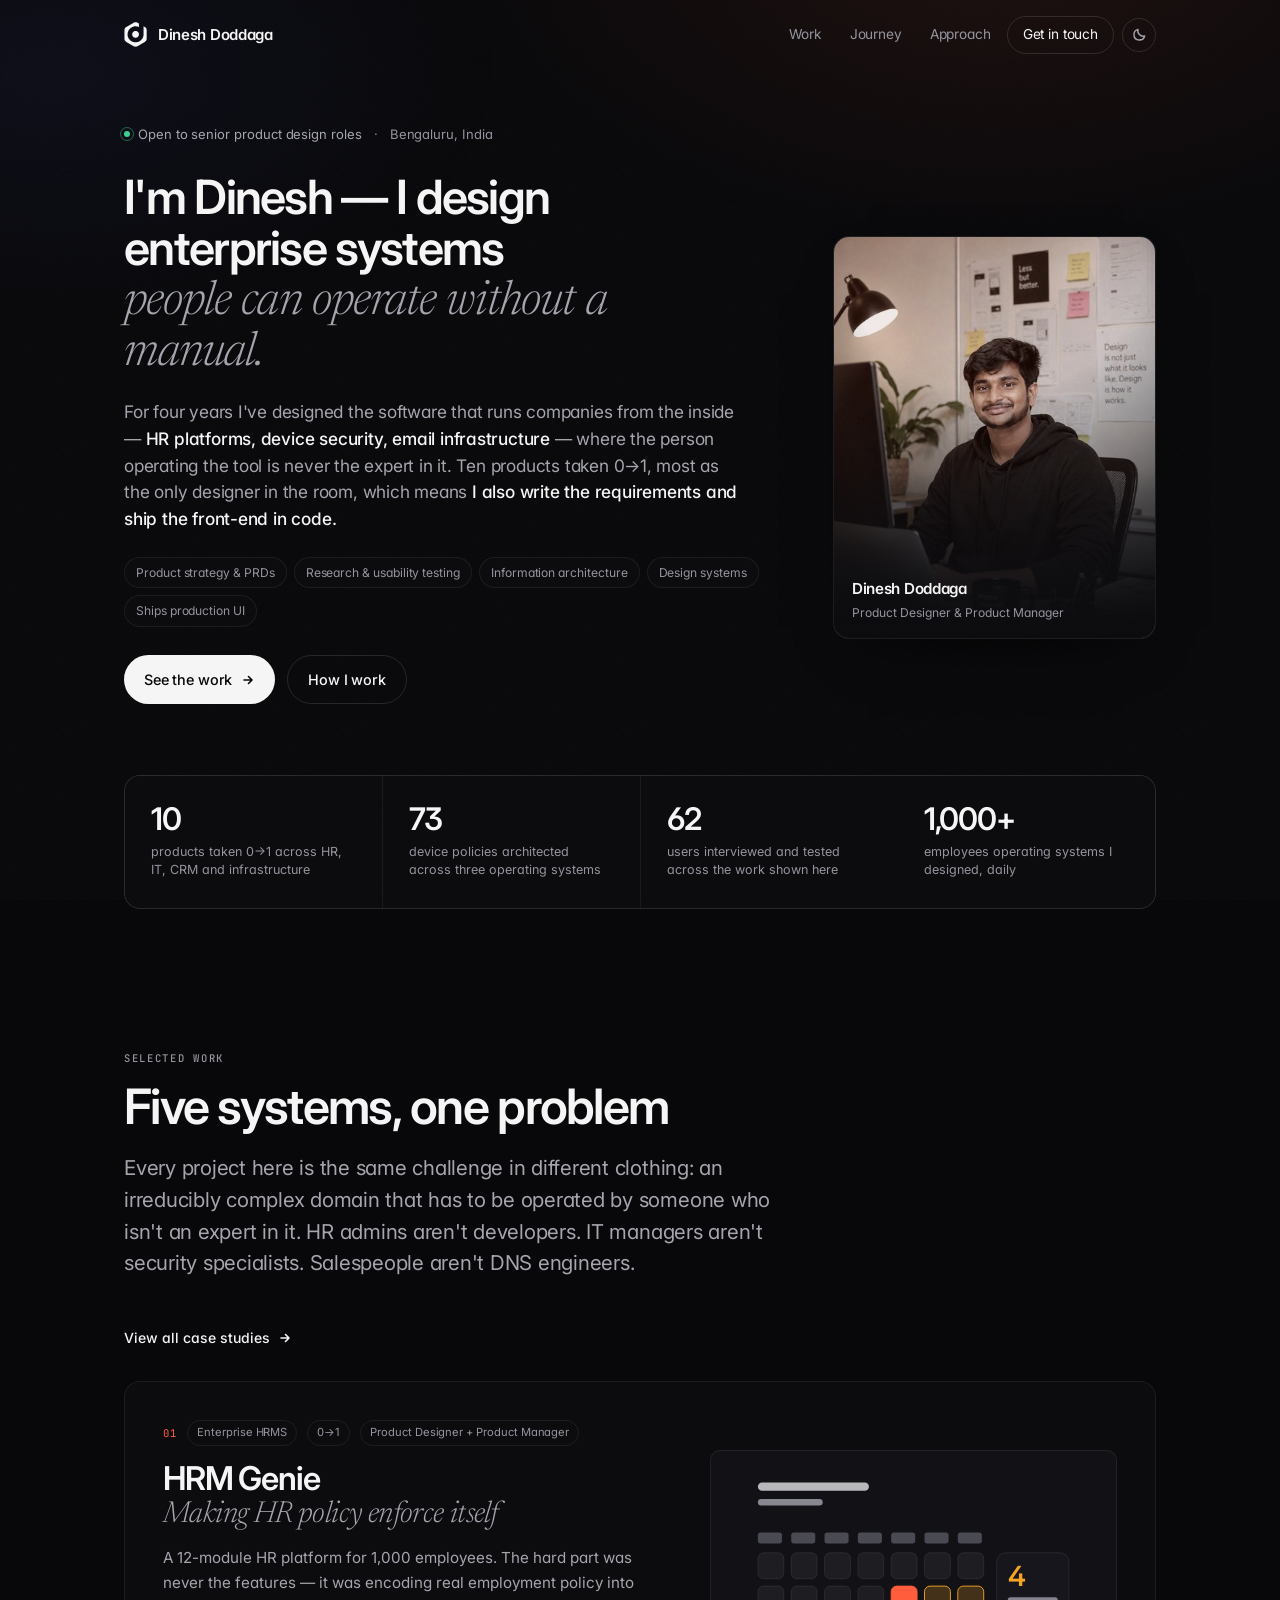
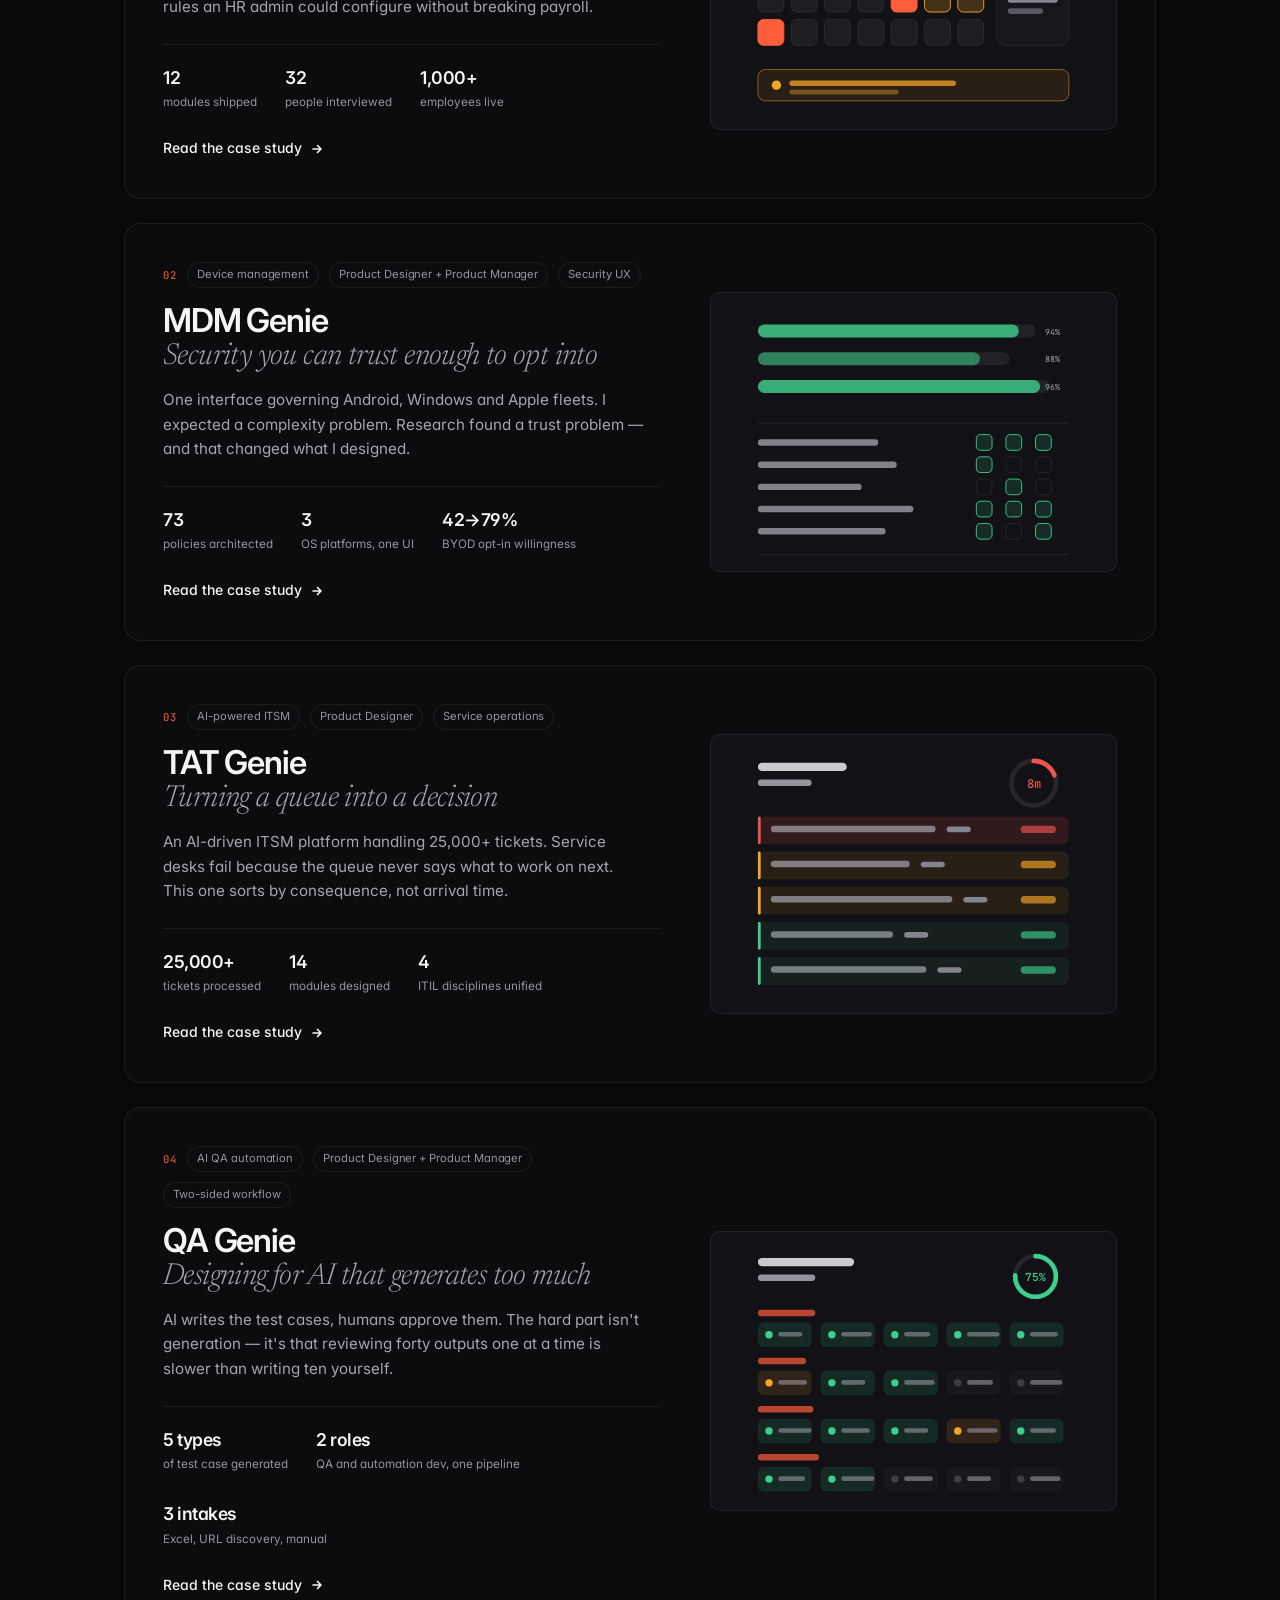
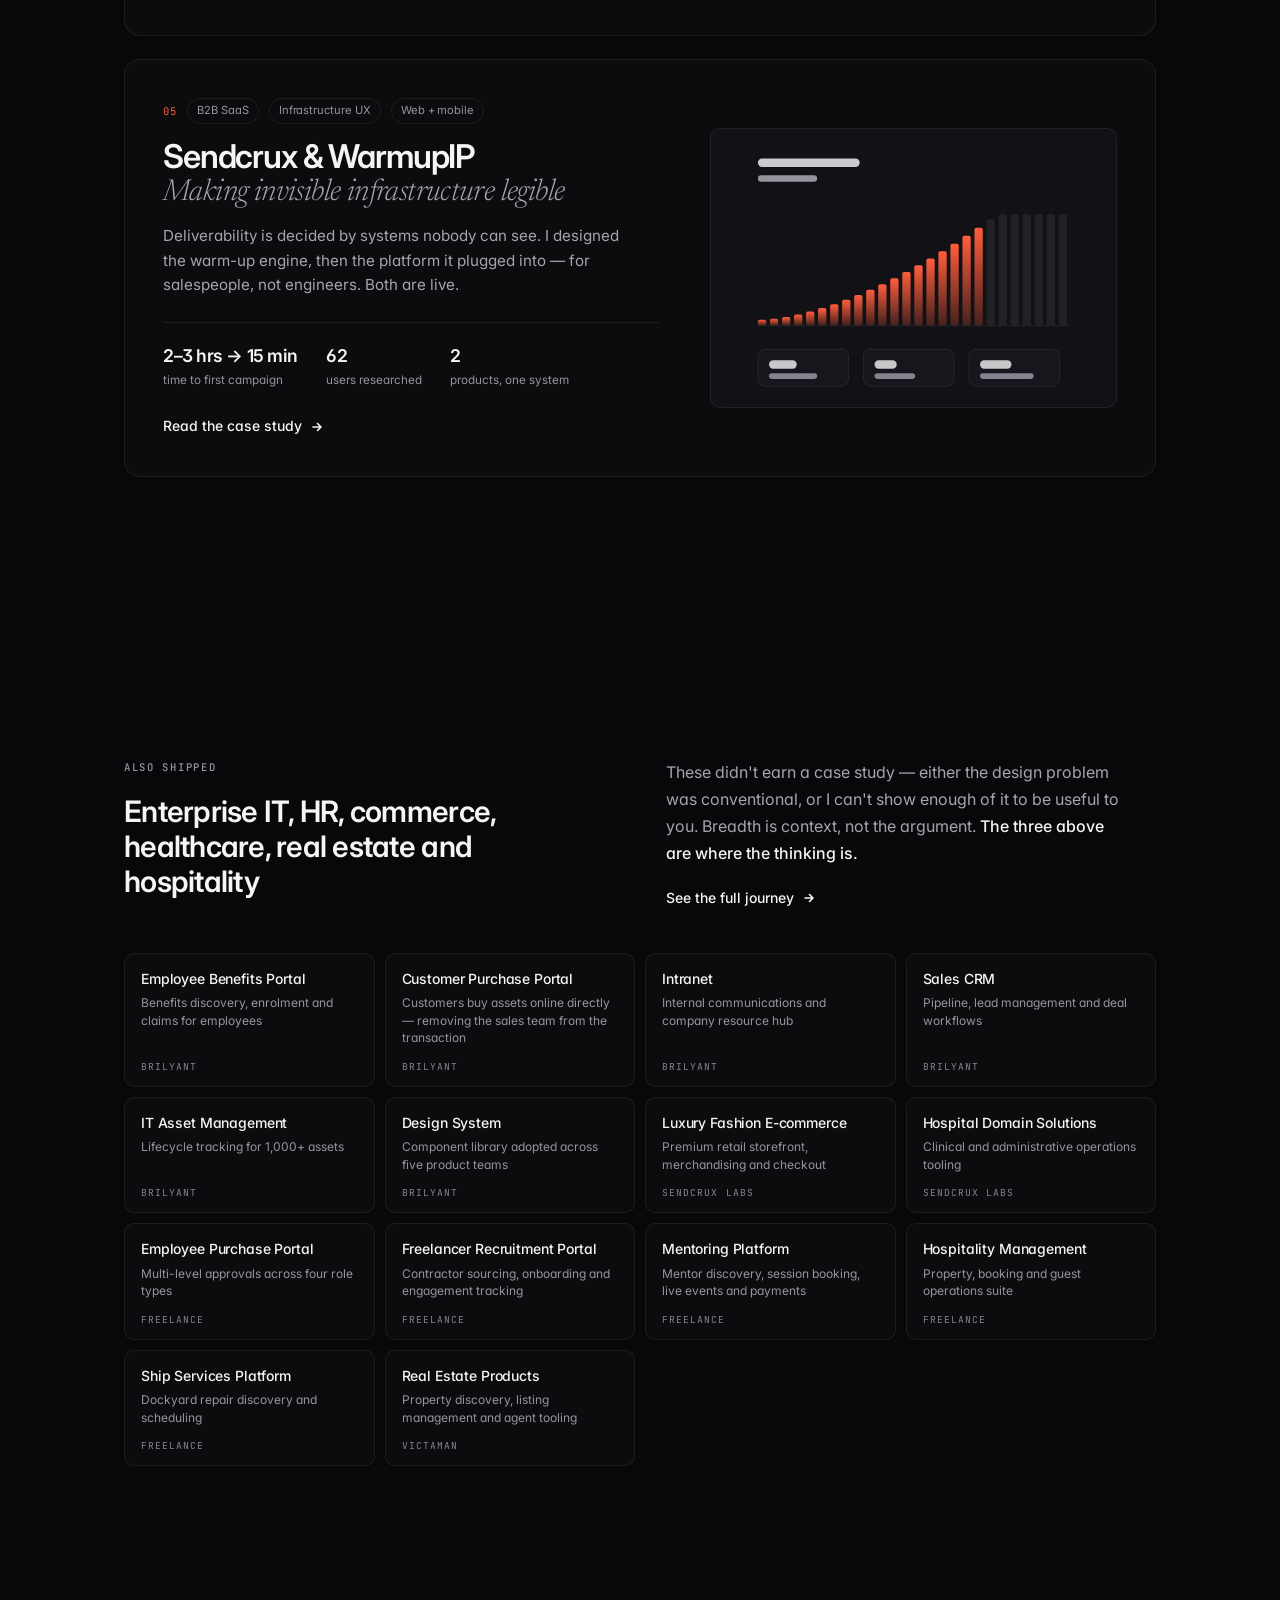
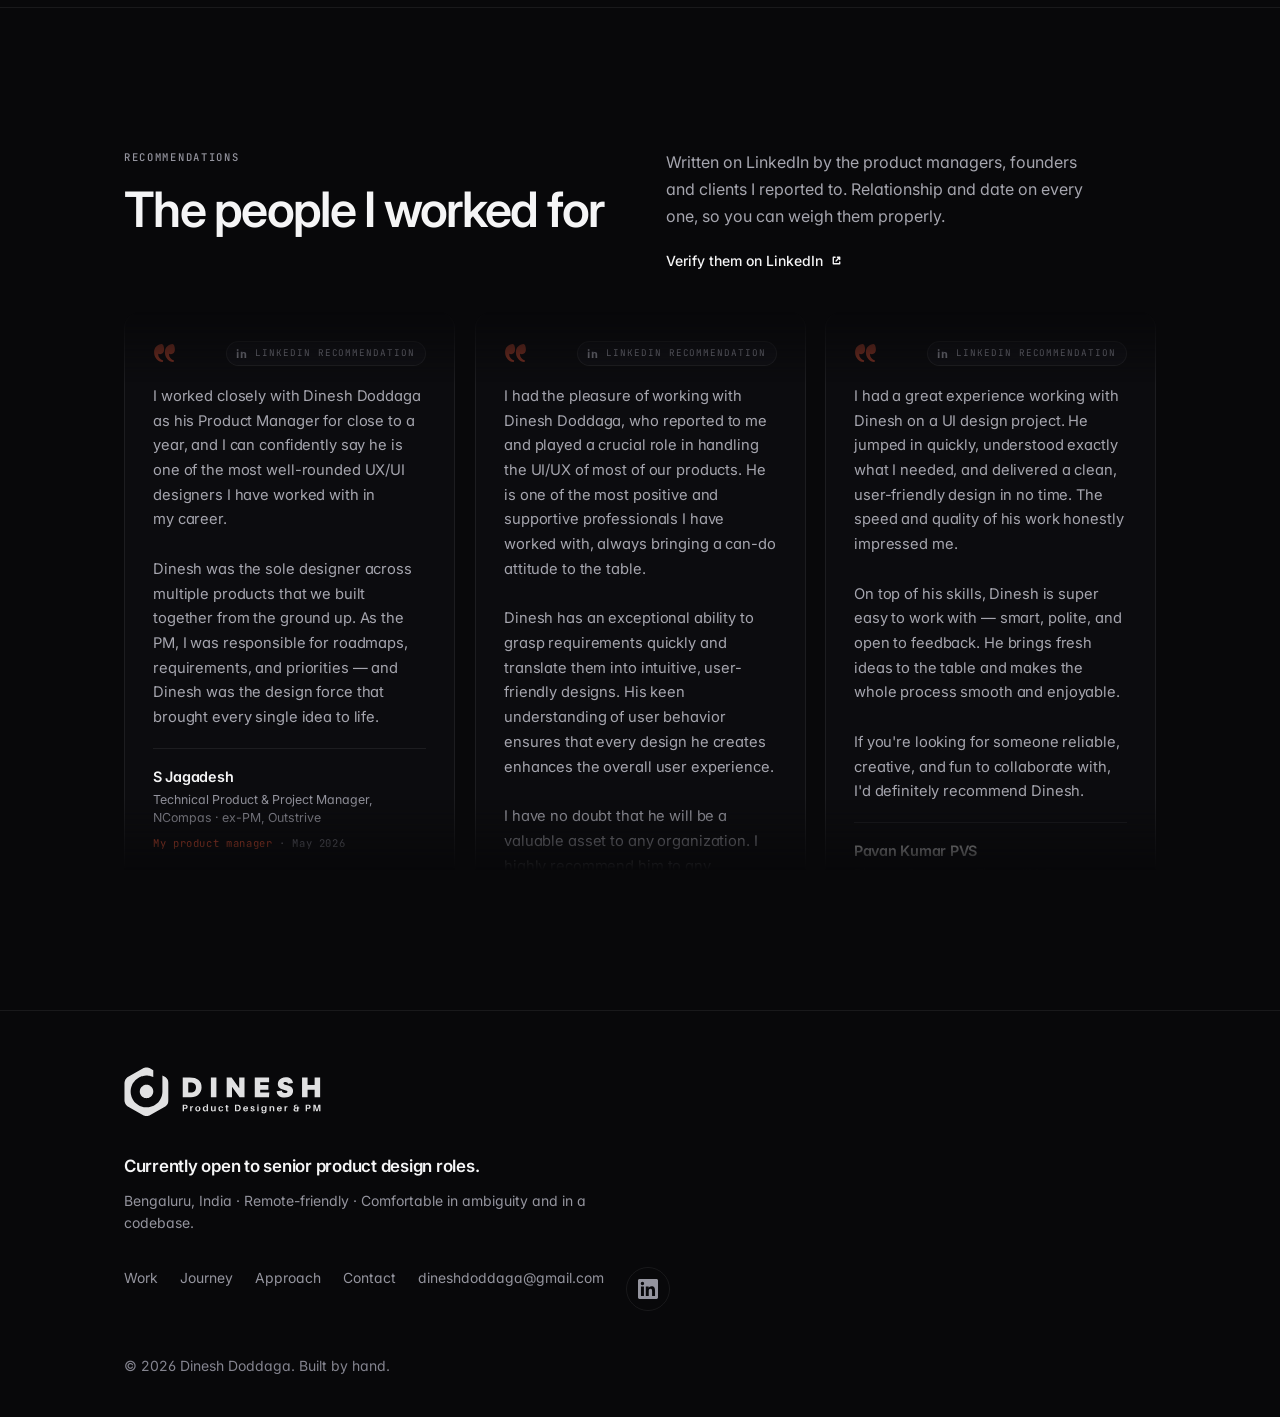
==== index.html @ 8f8cdc07 "feat: add LinkedIn profile link and social icon style to footer" ====
<!DOCTYPE html>
<html lang="en">
<head>
<meta charset="utf-8">
<meta name="viewport" content="width=device-width, initial-scale=1, viewport-fit=cover">
<title>Dinesh Doddaga — Product Designer</title>
<meta name="description" content="I design enterprise systems complex enough to need a manual — and then make sure they don't. Product designer working across UX, product definition, and production code.">
<script>
/* Set theme before first paint — prevents a flash of the wrong theme */
(function(){
  if('scrollRestoration' in history) history.scrollRestoration = 'manual';
  /* Every visit opens dark. No OS sniffing, no stored preference — the toggle
     works for the duration of a visit, but the site always presents dark first.
     (Routing is hash-based, so navigating pages never resets their choice.) */
  document.documentElement.setAttribute('data-theme', 'dark');
  try { localStorage.removeItem('dd-theme'); } catch(e){}
})();
</script>
<link rel="icon" href="data:image/svg+xml,%3Csvg%20xmlns%3D%22http%3A//www.w3.org/2000/svg%22%20viewBox%3D%220%200%2055%2061%22%3E%3Crect%20width%3D%2255%22%20height%3D%2261%22%20rx%3D%2213%22%20fill%3D%22%2308080a%22/%3E%3Cpath%20d%3D%22M35.9272%2030.0833C35.9272%2030.6302%2035.8751%2031.1667%2035.7709%2031.7031C35.6615%2032.2344%2035.5053%2032.7552%2035.297%2033.2552C35.0886%2033.7604%2034.8334%2034.2396%2034.5313%2034.6875C34.2293%2035.1406%2033.8855%2035.5625%2033.5001%2035.9479C33.1147%2036.3281%2032.698%2036.6719%2032.2449%2036.974C31.7918%2037.276%2031.3178%2037.5313%2030.8126%2037.7396C30.3126%2037.9479%2029.7917%2038.1094%2029.2605%2038.2135C28.724%2038.3177%2028.1876%2038.375%2027.6407%2038.375C27.099%2038.375%2026.5574%2038.3177%2026.0261%2038.2135C25.4897%2038.1094%2024.974%2037.9479%2024.4688%2037.7396C23.9688%2037.5313%2023.4897%2037.276%2023.0365%2036.974C22.5834%2036.6719%2022.1667%2036.3281%2021.7813%2035.9479C21.3959%2035.5625%2021.0522%2035.1406%2020.7501%2034.6875C20.448%2034.2396%2020.1928%2033.7604%2019.9845%2033.2552C19.7761%2032.7552%2019.6199%2032.2344%2019.5157%2031.7031C19.4063%2031.1667%2019.3542%2030.6302%2019.3542%2030.0833C19.3542%2029.5417%2019.4063%2029.0052%2019.5157%2028.4688C19.6199%2027.9375%2019.7761%2027.4167%2019.9845%2026.9167C20.1928%2026.4115%2020.448%2025.9323%2020.7501%2025.4844C21.0522%2025.0312%2021.3959%2024.6094%2021.7813%2024.224C22.1667%2023.8438%2022.5834%2023.5%2023.0365%2023.1979C23.4897%2022.8958%2023.9688%2022.6406%2024.4688%2022.4323C24.974%2022.224%2025.4897%2022.0625%2026.0261%2021.9583C26.5574%2021.8542%2027.099%2021.7969%2027.6407%2021.7969C28.1876%2021.7969%2028.724%2021.8542%2029.2605%2021.9583C29.7917%2022.0625%2030.3126%2022.224%2030.8126%2022.4323C31.3178%2022.6406%2031.7918%2022.8958%2032.2449%2023.1979C32.698%2023.5%2033.1147%2023.8438%2033.5001%2024.224C33.8855%2024.6094%2034.2293%2025.0312%2034.5313%2025.4844C34.8334%2025.9323%2035.0886%2026.4115%2035.297%2026.9167C35.5053%2027.4167%2035.6615%2027.9375%2035.7709%2028.4688C35.8751%2029.0052%2035.9272%2029.5417%2035.9272%2030.0833Z%22%20fill%3D%22%23ff5d3b%22/%3E%3Cpath%20d%3D%22M50.1301%2012.052L47.151%2010.3333V30.8124H47.1353C47.1093%2031.5051%2047.0468%2032.1926%2046.9478%2032.8801C46.8489%2033.5676%2046.7135%2034.2447%2046.5416%2034.9166C46.3697%2035.5885%2046.1614%2036.2447%2045.9166%2036.8958C45.677%2037.5468%2045.401%2038.1822%2045.0885%2038.802C44.7812%2039.4218%2044.4374%2040.0208%2044.0624%2040.6041C43.6874%2041.1874%2043.2864%2041.7499%2042.8489%2042.2916C42.4166%2042.828%2041.953%2043.3437%2041.4635%2043.8385C40.9791%2044.328%2040.4635%2044.7916%2039.927%2045.2291C39.3853%2045.6614%2038.828%2046.0676%2038.2447%2046.4478C37.6614%2046.8228%2037.0624%2047.1666%2036.4426%2047.4791C35.8228%2047.7916%2035.1926%2048.0728%2034.5416%2048.3176C33.8958%2048.5624%2033.2343%2048.7708%2032.5676%2048.9426C31.8958%2049.1197%2031.2187%2049.2603%2030.5312%2049.3593C29.8437%2049.4635%2029.1562%2049.5312%2028.4635%2049.5572C27.7708%2049.5885%2027.078%2049.578%2026.3905%2049.5312C25.6978%2049.4895%2025.0103%2049.4062%2024.328%2049.2916C23.6458%2049.1718%2022.9687%2049.0155%2022.302%2048.828C21.6353%2048.6353%2020.9843%2048.4114%2020.3385%2048.151C19.6978%2047.8905%2019.0728%2047.5989%2018.4583%2047.2708C17.8489%2046.9478%2017.2551%2046.5885%2016.6822%2046.1978C16.1093%2045.8072%2015.5572%2045.3905%2015.0312%2044.9374C14.5051%2044.4895%2013.9999%2044.0155%2013.5208%2043.5155C13.0468%2043.0103%2012.5937%2042.4843%2012.1718%2041.9374C11.7499%2041.3853%2011.3593%2040.8124%2010.9999%2040.2239C10.6405%2039.6301%2010.3124%2039.0208%2010.0155%2038.3958C9.71867%2037.7655%209.45825%2037.1249%209.22909%2036.4739C9.00513%2035.8176%208.81242%2035.151%208.65617%2034.4791C8.49992%2033.802%208.38013%2033.1197%208.29679%2032.4322C8.21346%2031.7447%208.16659%2031.0572%208.15617%2030.3645C8.14575%2029.6718%208.17179%2028.9791%208.23429%2028.2864C8.29679%2027.5989%208.39575%2026.9114%208.53638%2026.2343C8.67179%2025.552%208.84367%2024.8853%209.052%2024.2239C9.26034%2023.5624%209.49992%2022.9114%209.78117%2022.276C10.0572%2021.6458%2010.3645%2021.026%2010.7083%2020.4218C11.052%2019.8228%2011.427%2019.2395%2011.8333%2018.677C12.2343%2018.1145%2012.6718%2017.5728%2013.1353%2017.0572C13.5937%2016.5416%2014.0833%2016.052%2014.5989%2015.5885C15.1145%2015.1249%2015.651%2014.6874%2016.2135%2014.2812C16.776%2013.8749%2017.3541%2013.4999%2017.9583%2013.1562C18.5572%2012.8124%2019.177%2012.4999%2019.8124%2012.2239C20.4478%2011.9426%2021.0937%2011.6978%2021.7551%2011.4895C22.4166%2011.2812%2023.0833%2011.1041%2023.7655%2010.9687C24.4426%2010.828%2025.1249%2010.7291%2025.8176%2010.6614C26.5051%2010.5989%2027.1978%2010.5676%2027.8905%2010.578C28.5833%2010.5885%2029.276%2010.6301%2029.9635%2010.7135C30.651%2010.7968%2031.3333%2010.9166%2032.0103%2011.0676C32.6822%2011.2239%2033.3489%2011.4166%2034.0051%2011.6405C34.6614%2011.8645%2035.302%2012.1249%2035.927%2012.4218V3.85409L32.276%201.74471C31.5728%201.33846%2030.828%201.03117%2030.0416%200.822835C29.2551%200.609294%2028.453%200.505127%2027.6405%200.505127C26.828%200.505127%2026.026%200.609294%2025.2447%200.822835C24.4583%201.03117%2023.7135%201.33846%2023.0051%201.74471L5.15617%2012.052C4.44784%2012.4583%203.80721%2012.9478%203.23429%2013.526C2.66138%2014.0989%202.16659%2014.7395%201.76034%2015.4478C1.35409%2016.151%201.04679%2016.8958%200.833252%2017.6822C0.624919%2018.4687%200.520752%2019.2655%200.520752%2020.078V40.6926C0.520752%2041.5051%200.624919%2042.3072%200.833252%2043.0937C1.04679%2043.8801%201.35409%2044.6249%201.76034%2045.328C2.16659%2046.0312%202.66138%2046.6718%203.23429%2047.2499C3.80721%2047.8228%204.44784%2048.3124%205.15617%2048.7187L23.0051%2059.026C23.7135%2059.4322%2024.4583%2059.7447%2025.2447%2059.953C26.026%2060.1614%2026.828%2060.2708%2027.6405%2060.2708C28.453%2060.2708%2029.2551%2060.1614%2030.0416%2059.953C30.828%2059.7447%2031.5728%2059.4322%2032.276%2059.026L50.1301%2048.7187C50.8333%2048.3124%2051.4739%2047.8228%2052.0468%2047.2447C52.6249%2046.6718%2053.1145%2046.0312%2053.5208%2045.328C53.927%2044.6197%2054.2395%2043.8749%2054.4478%2043.0885C54.6562%2042.3072%2054.7655%2041.5051%2054.7655%2040.6926V20.078C54.7655%2019.2655%2054.6562%2018.4687%2054.4478%2017.6822C54.2395%2016.8958%2053.927%2016.151%2053.5208%2015.4478C53.1145%2014.7395%2052.6249%2014.0989%2052.0468%2013.526C51.4739%2012.9478%2050.8333%2012.4583%2050.1301%2012.052Z%22%20fill%3D%22%23f5f5f6%22/%3E%3C/svg%3E">
<link rel="preconnect" href="https://fonts.googleapis.com">
<link rel="preconnect" href="https://fonts.gstatic.com" crossorigin>
<link href="https://fonts.googleapis.com/css2?family=Inter:opsz,wght@14..32,300;14..32,400;14..32,500;14..32,600;14..32,700&family=Newsreader:ital,opsz,wght@1,6..72,300;1,6..72,400&family=JetBrains+Mono:wght@400;500&display=swap" rel="stylesheet">
<style>
/* ============================================================
   TOKENS
   ============================================================ */
:root{
  --bg:#08080a;
  --bg-1:#0c0c0f;
  --bg-2:#111116;
  --bg-3:#16161c;
  --line:rgba(255,255,255,.07);
  --line-2:rgba(255,255,255,.12);
  --line-3:rgba(255,255,255,.2);
  --fg:#f5f5f6;
  --fg-2:#a5a5ae;
  --fg-3:#94949e;
  --fg-4:#84848f;
  --ac:#ff5d3b;
  --ac-2:#ff8a6d;
  --ac-bg:rgba(255,93,59,.1);
  --ac-line:rgba(255,93,59,.28);
  --ok:#3ecf8e;
  --ok-bg:rgba(62,207,142,.1);
  --warn:#f5a524;
  --warn-bg:rgba(245,165,36,.1);
  --danger:#f05252;
  --danger-bg:rgba(240,82,82,.1);

  --blue:#5b8def;
  --ok-wash:rgba(62,207,142,.045);
  --ok-line:rgba(62,207,142,.32);
  --warn-fade:rgba(245,165,36,.22);
  --danger-shadow:rgba(240,82,82,.3);
  --ac-glow:rgba(255,93,59,.07);
  --ac-shadow:rgba(255,93,59,.5);
  --ac-ring:rgba(255,93,59,.07);
  --ac-fade:rgba(255,93,59,.24);
  --amb-1:rgba(255,93,59,.09);
  --amb-2:rgba(90,110,255,.06);
  --nav-bg:rgba(8,8,10,.72);
  --shadow:rgba(0,0,0,.9);
  --grain:.032;

  /* neutral washes — flip polarity between themes */
  --t1:rgba(255,255,255,.018);
  --t2:rgba(255,255,255,.05);
  --t3:rgba(255,255,255,.07);
  --t4:rgba(255,255,255,.09);
  --t5:rgba(255,255,255,.13);
  --t6:rgba(255,255,255,.2);

  --sans:'Inter',-apple-system,BlinkMacSystemFont,'Segoe UI',sans-serif;
  --serif:'Newsreader',Georgia,serif;
  --mono:'JetBrains Mono',ui-monospace,'SF Mono',monospace;

  --pad:clamp(20px,5vw,64px);
  --max:1160px;
  --read:660px;

  --ease:cubic-bezier(.22,1,.36,1);
  --ease-io:cubic-bezier(.65,0,.35,1);
  --r:10px;
  --r-lg:16px;
}

:root{color-scheme:dark}

html[data-theme="light"]{
  color-scheme:light;
  --bg:#faf9f7;
  --bg-1:#ffffff;
  --bg-2:#f4f3f0;
  --bg-3:#ecebe7;
  --line:rgba(23,22,20,.10);
  --line-2:rgba(23,22,20,.16);
  --line-3:rgba(23,22,20,.26);
  --fg:#14130f;
  --fg-2:#4c4a45;
  --fg-3:#615e58;
  --fg-4:#6a675f;

  --ac:#c33c17;
  --ac-2:#a32f0f;
  --ac-bg:rgba(195,60,23,.075);
  --ac-line:rgba(195,60,23,.3);
  --ac-glow:rgba(195,60,23,.05);
  --ac-shadow:rgba(195,60,23,.35);
  --ac-ring:rgba(195,60,23,.09);
  --ac-fade:rgba(195,60,23,.2);

  --ok:#0a6344;
  --ok-bg:rgba(10,99,68,.08);
  --ok-wash:rgba(10,99,68,.04);
  --ok-line:rgba(10,99,68,.3);
  --warn:#9a5b06;
  --warn-bg:rgba(154,91,6,.08);
  --warn-fade:rgba(154,91,6,.18);
  --danger:#c02626;
  --danger-bg:rgba(192,38,38,.07);
  --danger-shadow:rgba(192,38,38,.25);
  --blue:#2f5fd0;

  --amb-1:rgba(195,60,23,.055);
  --amb-2:rgba(70,90,200,.035);
  --nav-bg:rgba(250,249,247,.78);
  --shadow:rgba(30,26,20,.16);
  --grain:.018;

  --t1:rgba(23,22,20,.022);
  --t2:rgba(23,22,20,.045);
  --t3:rgba(23,22,20,.06);
  --t4:rgba(23,22,20,.085);
  --t5:rgba(23,22,20,.12);
  --t6:rgba(23,22,20,.2);
}

*,*::before,*::after{box-sizing:border-box}
html{-webkit-text-size-adjust:100%;scroll-behavior:smooth}
@media (prefers-reduced-motion:reduce){html{scroll-behavior:auto}}
body{
  margin:0;background:var(--bg);color:var(--fg);
  transition:background .45s var(--ease),color .45s var(--ease);
  font-family:var(--sans);font-size:16px;line-height:1.6;
  -webkit-font-smoothing:antialiased;-moz-osx-font-smoothing:grayscale;
  font-feature-settings:'cv11','ss01';
  overflow-x:hidden;
}
::selection{background:var(--ac);color:#fff}
img{max-width:100%;display:block}
button{font:inherit;color:inherit;background:none;border:none;cursor:pointer}
a{color:inherit;text-decoration:none}
:focus-visible{outline:2px solid var(--ac);outline-offset:3px;border-radius:4px}

/* grain + ambient light */
body::before{
  content:'';position:fixed;inset:0;z-index:0;pointer-events:none;
  background:
    radial-gradient(900px 520px at 78% -8%,var(--amb-1),transparent 62%),
    radial-gradient(760px 440px at 4% 8%,var(--amb-2),transparent 60%);
}
body::after{
  content:'';position:fixed;inset:0;z-index:1;pointer-events:none;opacity:var(--grain);
  background-image:url("data:image/svg+xml,%3Csvg xmlns='http://www.w3.org/2000/svg' width='140' height='140'%3E%3Cfilter id='n'%3E%3CfeTurbulence type='fractalNoise' baseFrequency='.85' numOctaves='3'/%3E%3C/filter%3E%3Crect width='100%25' height='100%25' filter='url(%23n)'/%3E%3C/svg%3E");
}
#app{position:relative;z-index:2}

/* ============================================================
   TYPE
   ============================================================ */
.h1{font-size:clamp(2.4rem,5.4vw,4.35rem);line-height:1.02;letter-spacing:-.04em;font-weight:600;margin:0}
.h2{font-size:clamp(1.9rem,4vw,3.05rem);line-height:1.05;letter-spacing:-.035em;font-weight:600;margin:0}
.h3{font-size:clamp(1.35rem,2.4vw,1.85rem);line-height:1.18;letter-spacing:-.025em;font-weight:600;margin:0}
.h4{font-size:1.06rem;line-height:1.35;letter-spacing:-.015em;font-weight:600;margin:0}
.em{font-family:var(--serif);font-style:italic;font-weight:300;letter-spacing:-.02em}
.lead{font-size:clamp(1.06rem,1.7vw,1.28rem);line-height:1.55;color:var(--fg-2);letter-spacing:-.012em;margin:0}
.body{font-size:1rem;line-height:1.68;color:var(--fg-2);margin:0}
.small{font-size:.875rem;line-height:1.6;color:var(--fg-3);margin:0}
.eyebrow{
  font-family:var(--mono);font-size:.66rem;font-weight:500;
  letter-spacing:.16em;text-transform:uppercase;color:var(--fg-3);margin:0;
}
.eyebrow .n{color:var(--ac)}
strong,b{color:var(--fg);font-weight:600}
.hl{color:var(--fg);font-weight:500}

/* ============================================================
   LAYOUT
   ============================================================ */
.wrap{max-width:var(--max);margin:0 auto;padding-inline:var(--pad)}
.read{max-width:var(--read)}
.sect{padding-block:clamp(72px,11vw,150px)}
.rule{height:1px;background:var(--line);border:0;margin:0}
.stack-3{display:flex;flex-direction:column;gap:12px}
.stack-4{display:flex;flex-direction:column;gap:18px}
.stack-6{display:flex;flex-direction:column;gap:28px}
.stack-8{display:flex;flex-direction:column;gap:44px}

/* ============================================================
   MOTION
   ============================================================ */
.rv{opacity:0;transform:translateY(18px);filter:blur(2px);transition:opacity .8s var(--ease),transform .8s var(--ease),filter .8s var(--ease);transition-delay:calc(var(--i,0)*70ms);will-change:opacity,transform}
.rv.in{opacity:1;transform:none;filter:none}
@media (prefers-reduced-motion:reduce){.rv{opacity:1!important;transform:none!important;filter:none!important;transition:none!important}}

/* work card hover — accent bleed */
.work::before{
  content:'';position:absolute;inset:0;pointer-events:none;opacity:0;
  background:radial-gradient(720px 300px at var(--mx,50%) var(--my,50%),var(--ac-glow),transparent 68%);
  transition:opacity .6s var(--ease);
}
.work:hover::before{opacity:1}
@media (prefers-reduced-motion:reduce){.work::before{display:none}}

/* ============================================================
   NAV
   ============================================================ */
.nav{
  position:fixed;top:0;left:0;right:0;z-index:100;
  transition:background .45s var(--ease),border-color .45s var(--ease),backdrop-filter .45s;
  border-bottom:1px solid transparent;
}
.nav.stuck{background:var(--nav-bg);backdrop-filter:blur(18px) saturate(180%);-webkit-backdrop-filter:blur(18px) saturate(180%);border-bottom-color:var(--line)}
.nav-in{max-width:var(--max);margin:0 auto;padding:16px var(--pad);display:flex;align-items:center;justify-content:space-between;gap:20px}
.brand{display:flex;align-items:center;gap:11px;font-weight:600;letter-spacing:-.02em;font-size:.94rem}
.brand-mark{display:block;width:23px;height:25px;flex:none;color:var(--fg);transition:color .4s var(--ease),transform .5s var(--ease)}
.brand-mark .logo-mark{display:block;width:100%;height:100%}
.brand:hover .brand-mark{color:var(--ac);transform:translateY(-1px)}
.brand-wm{transition:opacity .4s}
@media(max-width:420px){.brand-wm{display:none}}

/* full lockup */
.logo-lockup{display:block;color:var(--fg);width:clamp(168px,20vw,206px)}
.logo-lockup .logo-full{display:block;width:100%;height:auto}
.logo-foot{opacity:.92;transition:opacity .4s,color .4s}
.logo-foot:hover{opacity:1;color:#fff}
.nav-links{display:flex;align-items:center;gap:4px}
.nav-links a{
  font-size:.855rem;color:var(--fg-3);padding:7px 12px;border-radius:7px;
  transition:color .25s,background .25s;letter-spacing:-.01em;
}
.nav-links a:hover{color:var(--fg);background:var(--t2)}
.nav-cta{
  font-size:.855rem;padding:7px 15px!important;border:1px solid var(--line-2);
  color:var(--fg)!important;border-radius:99px!important;
}
.nav-cta:hover{border-color:var(--line-3);background:var(--t3)!important}
@media(max-width:680px){.nav-links a:not(.nav-cta){display:none}}

/* theme toggle */
.theme-btn{
  width:34px;height:34px;border-radius:50%;border:1px solid var(--line-2);
  display:grid;place-items:center;color:var(--fg-2);flex:none;margin-left:4px;
  transition:border-color .3s var(--ease),color .3s var(--ease),background .3s var(--ease);
  position:relative;overflow:hidden;
}
.theme-btn:hover{border-color:var(--line-3);color:var(--fg);background:var(--t3)}
.theme-btn svg{position:absolute;transition:opacity .35s var(--ease),transform .45s var(--ease)}
.theme-btn .i-sun{opacity:0;transform:rotate(-70deg) scale(.55)}
.theme-btn .i-moon{opacity:1;transform:none}
html[data-theme="light"] .theme-btn .i-sun{opacity:1;transform:none}
html[data-theme="light"] .theme-btn .i-moon{opacity:0;transform:rotate(70deg) scale(.55)}
@media (prefers-reduced-motion:reduce){.theme-btn svg{transition:opacity .01s}}

.nav-internal{display:flex;align-items:center;gap:4px}

/* ============================================================
   RECOMMENDATIONS
   ============================================================ */
.rec-head{display:grid;grid-template-columns:repeat(auto-fit,minmax(290px,1fr));gap:clamp(20px,4vw,56px);margin-bottom:clamp(26px,4vw,40px);align-items:start}
.tgrid{columns:2;column-gap:clamp(14px,1.8vw,20px)}
.tgrid.three{columns:3}
@media(max-width:900px){.tgrid,.tgrid.three{columns:1}}
@media(min-width:901px) and (max-width:1100px){.tgrid.three{columns:2}}

.tcard{
  break-inside:avoid;margin:0 0 clamp(14px,1.8vw,20px);
  border:1px solid var(--line);border-radius:var(--r-lg);background:var(--bg-1);
  padding:clamp(20px,2.4vw,28px);position:relative;overflow:hidden;
  display:flex;flex-direction:column;gap:18px;
  transition:border-color .45s var(--ease),background .45s var(--ease),transform .5s var(--ease);
}
.tcard:hover{border-color:var(--line-2);background:var(--bg-2);transform:translateY(-3px)}
.tcard-top{display:flex;align-items:center;justify-content:space-between;gap:14px}
.tcard-mark{color:var(--ac);opacity:.5;display:block;line-height:0}
.li-badge{
  display:inline-flex;align-items:center;gap:7px;flex:none;
  border:1px solid var(--line);border-radius:99px;padding:4px 10px 4px 8px;
  background:var(--bg-2);color:var(--fg-4);
  transition:color .4s var(--ease),border-color .4s var(--ease),background .4s var(--ease);
}
.li-badge svg{width:13px;height:13px;flex:none}
.li-badge span{
  font-family:var(--mono);font-size:.58rem;letter-spacing:.1em;text-transform:uppercase;
  white-space:nowrap;
}
.tcard:hover .li-badge{color:var(--fg-3);border-color:var(--line-2);background:var(--bg-3)}
@media(max-width:420px){.li-badge span{display:none}.li-badge{padding:5px 7px}}
.tcard blockquote{
  margin:0;font-size:clamp(.92rem,1.1vw,1rem);line-height:1.68;color:var(--fg-2);
  letter-spacing:-.008em;text-wrap:pretty;
}
.tcard.compact blockquote{
  font-family:var(--serif);font-style:italic;font-weight:300;
  font-size:clamp(1.02rem,1.35vw,1.18rem);line-height:1.5;color:var(--fg);letter-spacing:-.015em;
}
.tcard figcaption{display:flex;flex-direction:column;gap:3px;margin-top:auto;padding-top:16px;border-top:1px solid var(--line)}
.tcard-name{font-size:.9rem;font-weight:600;letter-spacing:-.018em;color:var(--fg)}
.tcard-role{font-size:.775rem;color:var(--fg-3);line-height:1.45}
.tcard-meta{font-family:var(--mono);font-size:.66rem;letter-spacing:.06em;color:var(--fg-4);margin-top:5px}
.tcard-rel{color:var(--ac)}

/* ---- auto-scrolling wall ---- */
.wall{
  --wgap:clamp(14px,1.8vw,20px);
  display:grid;grid-template-columns:repeat(3,minmax(0,1fr));gap:var(--wgap);
  height:clamp(460px,62vh,660px);overflow:hidden;position:relative;
  -webkit-mask-image:linear-gradient(to bottom,transparent 0,#000 13%,#000 87%,transparent 100%);
          mask-image:linear-gradient(to bottom,transparent 0,#000 13%,#000 87%,transparent 100%);
}
.wall-col{display:flex;flex-direction:column;animation:wallUp var(--dur) linear infinite;will-change:transform}
.wall-col:nth-child(2){animation-direction:reverse}
@keyframes wallUp{from{transform:translateY(0)}to{transform:translateY(var(--shift,-50%))}}
.wall-set{display:flex;flex-direction:column}
.wall-card{margin:0 0 var(--wgap);break-inside:auto}
.wall-card:hover{transform:none;border-color:var(--line);background:var(--bg-1)}
.wall-card:hover .li-badge{color:var(--fg-4);border-color:var(--line);background:var(--bg-2)}


@media(max-width:1000px){.wall{grid-template-columns:repeat(2,minmax(0,1fr))}.wall-col:nth-child(3){display:none}}
@media(max-width:640px){
  .wall{grid-template-columns:1fr;height:clamp(420px,58vh,540px)}
  .wall-col:nth-child(2){display:none}
}

/* motion off: become a normal scrollable list */
@media (prefers-reduced-motion:reduce){
  .wall{overflow-y:auto;height:clamp(420px,60vh,620px)}
  .wall-col{animation:none}
  .wall-col:nth-child(1) .wall-set:nth-child(2),
  .wall-col:nth-child(2) .wall-set:nth-child(2),
  .wall-col:nth-child(3) .wall-set:nth-child(2){display:none}
}

/* ============================================================
   CONTACT
   ============================================================ */
.ccards{display:grid;grid-template-columns:repeat(auto-fit,minmax(230px,1fr));gap:clamp(12px,1.6vw,18px)}
.ccard{
  display:flex;flex-direction:column;position:relative;overflow:hidden;
  border:1px solid var(--line);border-radius:var(--r-lg);background:var(--bg-1);
  padding:clamp(20px,2.4vw,26px);
  transition:transform .5s var(--ease),border-color .4s,background .4s,box-shadow .5s var(--ease);
}
.ccard:hover{transform:translateY(-4px);border-color:var(--line-2);background:var(--bg-2);box-shadow:0 20px 50px -28px var(--shadow)}
.ccard.primary{border-color:var(--ac-line);background:linear-gradient(160deg,var(--ac-glow),transparent 60%),var(--bg-1)}
.ccard.primary:hover{border-color:var(--ac)}
.ccard-ic{
  width:38px;height:38px;border-radius:10px;display:grid;place-items:center;flex:none;
  border:1px solid var(--line);color:var(--fg-2);margin-bottom:18px;
  transition:color .4s,border-color .4s,background .4s;
}
.ccard:hover .ccard-ic{color:var(--ac);border-color:var(--ac-line);background:var(--ac-bg)}
.ccard.primary .ccard-ic{color:var(--ac);border-color:var(--ac-line);background:var(--ac-bg)}
.ccard-k{font-family:var(--mono);font-size:.63rem;letter-spacing:.13em;text-transform:uppercase;color:var(--fg-4);margin-bottom:8px}
.ccard-v{
  font-size:clamp(.88rem,1.02vw,1rem);font-weight:500;letter-spacing:-.022em;color:var(--fg);
  margin-bottom:8px;display:flex;align-items:center;gap:7px;flex-wrap:wrap;
  overflow-wrap:anywhere;line-height:1.35;
}
.ccard-ext{display:inline-flex;color:var(--fg-4);transition:transform .35s var(--ease),color .35s}
.ccard:hover .ccard-ext{color:var(--ac);transform:translate(2px,-2px)}
.ccard-s{font-size:.775rem;color:var(--fg-3);line-height:1.5;margin-top:auto}


/* scroll progress */
.prog{position:fixed;top:0;left:0;height:2px;background:var(--ac);z-index:101;width:0;transition:width .1s linear;box-shadow:0 0 12px var(--ac)}

/* ============================================================
   HERO
   ============================================================ */
.hero{min-height:min(84svh,780px);display:flex;flex-direction:column;justify-content:center;padding-block:clamp(100px,12vh,128px) clamp(28px,4vh,44px);position:relative}
@media(max-width:640px){.hero{min-height:auto}}
.hero>.wrap{width:100%}
.hero-meta{
  display:flex;align-items:center;gap:12px;flex-wrap:wrap;
  font-size:.815rem;color:var(--fg-3);letter-spacing:-.005em;margin-bottom:clamp(22px,3vh,30px);
}
.hero-meta .sep{color:var(--fg-4)}
.hero-avail{display:inline-flex;align-items:center;gap:8px;color:var(--fg-2)}
.pulse{width:6px;height:6px;border-radius:50%;background:var(--ok);position:relative;flex:none}
.pulse::after{content:'';position:absolute;inset:-4px;border-radius:50%;border:1px solid var(--ok);opacity:.45;animation:pl 2.4s ease-out infinite}
@keyframes pl{0%{transform:scale(.6);opacity:.55}100%{transform:scale(1.5);opacity:0}}
@media (prefers-reduced-motion:reduce){.pulse::after{animation:none}}

.hero-grid{
  display:grid;grid-template-columns:minmax(0,1fr) minmax(0,.5fr);
  gap:clamp(32px,5vw,72px);align-items:center;width:100%;
}
.hero-col{min-width:0}
.hero-h1{max-width:20ch;font-size:clamp(2rem,3.7vw,2.95rem);letter-spacing:-.036em;line-height:1.08}
.hero-h1 .em{display:block;color:var(--fg-2);margin-top:.08em}
.hero-sub{max-width:56ch;margin-top:clamp(18px,2.2vh,24px);font-size:clamp(1rem,1.35vw,1.09rem);text-wrap:pretty}
.hero-chips{display:flex;flex-wrap:wrap;gap:7px;margin-top:clamp(20px,2.6vh,26px)}
.chip{
  font-size:.755rem;color:var(--fg-3);border:1px solid var(--line);
  padding:5px 11px;border-radius:99px;background:var(--bg-1);
  letter-spacing:-.005em;transition:border-color .3s,color .3s;
}
.chip:hover{border-color:var(--line-2);color:var(--fg-2)}
.hero-actions{display:flex;flex-wrap:wrap;gap:12px;margin-top:clamp(24px,3.2vh,32px)}

/* identity card */
.hero-card{display:flex;flex-direction:column;min-width:0}
.portrait{
  position:relative;aspect-ratio:4/5;border-radius:var(--r-lg);overflow:hidden;
  border:1px solid var(--line);background:var(--bg-1);
  box-shadow:0 24px 60px -34px var(--shadow);
}
.portrait img{
  width:100%;height:100%;object-fit:cover;display:block;
  filter:saturate(.9) contrast(1.03) brightness(.94);
  transition:filter .6s var(--ease),transform 1.1s var(--ease);
}
html[data-theme="light"] .portrait img{filter:saturate(.92) contrast(1.02) brightness(1.03)}
.hero-card:hover .portrait img{transform:scale(1.02)}
@media (prefers-reduced-motion:reduce){.hero-card:hover .portrait img{transform:none}}

/* grade layer — melts the photo into the page palette */
.portrait-grade{
  position:absolute;inset:0;pointer-events:none;
  background:
    linear-gradient(to top, var(--bg-1) 0%, transparent 42%),
    radial-gradient(120% 80% at 50% 8%, transparent 38%, var(--bg-1) 118%),
    linear-gradient(150deg, var(--ac-glow), transparent 58%);
  mix-blend-mode:normal;
}
html[data-theme="light"] .portrait-grade{
  background:
    linear-gradient(to top, var(--bg-1) 0%, transparent 40%),
    radial-gradient(120% 80% at 50% 8%, transparent 42%, var(--bg-1) 120%),
    linear-gradient(150deg, var(--ac-glow), transparent 55%);
}
.portrait-fallback{
  position:absolute;inset:0;display:flex;flex-direction:column;align-items:center;justify-content:center;gap:14px;
  background:
    radial-gradient(120% 90% at 50% 0%,var(--ac-glow),transparent 62%),
    linear-gradient(160deg,var(--bg-2),var(--bg-1));
  color:var(--fg-3);
}
.portrait-fallback svg{width:52px;height:56px;color:var(--fg-2);opacity:.85}
.portrait-fallback span{font-family:var(--mono);font-size:.63rem;letter-spacing:.13em;text-transform:uppercase;color:var(--fg-4)}
.portrait-cap{
  position:absolute;left:0;right:0;bottom:0;padding:18px 18px 16px;
  display:flex;flex-direction:column;gap:2px;z-index:1;
}
.portrait-cap b{font-size:.95rem;font-weight:600;letter-spacing:-.02em}
.portrait-cap span{font-size:.755rem;color:var(--fg-3)}

@media(max-width:960px){
  .hero-grid{grid-template-columns:1fr;gap:34px}
  .hero-card{align-items:flex-start}
  .portrait{aspect-ratio:4/5;max-width:260px}
  .hero-h1{max-width:22ch}
}
@media(max-width:560px){
  .portrait{max-width:none;width:100%;aspect-ratio:4/3}
}

.hero-proof{
  display:inline-flex;align-items:center;gap:11px;margin-top:clamp(26px,4vh,40px);
  font-size:.85rem;color:var(--fg-3);letter-spacing:-.005em;
  transition:color .3s var(--ease);
}
.hero-proof:hover{color:var(--fg)}
.hero-proof-dot{
  width:6px;height:6px;border-radius:50%;background:var(--ac);flex:none;
  box-shadow:0 0 0 4px var(--ac-bg);
}
.hero-proof-ar{display:inline-flex;color:var(--ac);transition:transform .35s var(--ease)}
.hero-proof:hover .hero-proof-ar{transform:translateX(3px)}
@media(max-width:520px){.hero-proof{align-items:flex-start;line-height:1.5}.hero-proof-dot{margin-top:6px}}

.btn{
  display:inline-flex;align-items:center;gap:9px;padding:12px 20px;border-radius:99px;
  font-size:.9rem;font-weight:500;letter-spacing:-.01em;
  transition:transform .3s var(--ease),background .3s,border-color .3s,box-shadow .3s;
}
.btn:active{transform:scale(.975)}
.btn-p{background:var(--fg);color:var(--bg)}
.btn-p:hover{box-shadow:0 8px 30px var(--t6);transform:translateY(-1px)}
.btn-s{border:1px solid var(--line-2);color:var(--fg)}
.btn-s:hover{border-color:var(--line-3);background:var(--t2);transform:translateY(-1px)}
.btn .ar{transition:transform .35s var(--ease)}
.btn:hover .ar{transform:translateX(3px)}

/* proof strip — aligned to the page grid */
.proof{
  display:grid;grid-template-columns:repeat(4,1fr);gap:1px;
  background:var(--line);border:1px solid var(--line);
  border-radius:var(--r-lg);overflow:hidden;
}
.proof-i{background:var(--bg-1);padding:clamp(20px,2.4vw,28px) clamp(16px,2vw,26px)}
.proof-n{font-size:clamp(1.45rem,2.6vw,1.95rem);font-weight:600;letter-spacing:-.035em;line-height:1;margin:0 0 8px}
.proof-l{font-size:.785rem;color:var(--fg-3);line-height:1.45;margin:0}
@media(max-width:820px){.proof{grid-template-columns:1fr 1fr}}
@media(max-width:400px){.proof{grid-template-columns:1fr}}

/* ============================================================
   WORK CARDS  — vertical stack
   ============================================================ */
.rail-head{display:flex;justify-content:space-between;align-items:flex-end;gap:20px;flex-wrap:wrap;margin-bottom:clamp(22px,3vw,32px)}

.wstack{display:flex;flex-direction:column;gap:clamp(16px,2vw,24px)}

.wcard{
  display:grid;grid-template-columns:minmax(0,1fr) minmax(0,.82fr);
  gap:clamp(24px,4vw,56px);align-items:center;
  background:var(--bg-1);border:1px solid var(--line);border-radius:var(--r-lg);
  padding:clamp(22px,3vw,38px);position:relative;overflow:hidden;
  transition:transform .6s var(--ease),border-color .45s,background .45s,box-shadow .6s var(--ease);
}
.wcard:hover{transform:translateY(-4px);border-color:var(--line-2);background:var(--bg-2);box-shadow:0 26px 70px -30px var(--shadow)}
.wcard::after{
  content:'';position:absolute;inset:0;pointer-events:none;opacity:0;
  background:radial-gradient(680px 320px at var(--mx,30%) var(--my,50%),var(--ac-glow),transparent 68%);
  transition:opacity .55s var(--ease);
}
.wcard:hover::after{opacity:1}
@media (prefers-reduced-motion:reduce){.wcard::after{display:none}}

.wcard-viz{
  aspect-ratio:16/11;border:1px solid var(--line);border-radius:var(--r);
  background:var(--bg-2);overflow:hidden;position:relative;
  transition:border-color .5s,transform .7s var(--ease);
}
.wcard:hover .wcard-viz{border-color:var(--line-2);transform:translateY(-2px)}
.wcard-viz svg{transition:transform .8s var(--ease)}
.wcard:hover .wcard-viz svg{transform:scale(1.03)}

.wcard-body{display:flex;flex-direction:column;min-width:0}
.wcard-meta{display:flex;align-items:center;gap:10px;flex-wrap:wrap;margin-bottom:15px}
.wcard-t{font-size:clamp(1.45rem,2.6vw,2.05rem);line-height:1.08;letter-spacing:-.035em;font-weight:600;margin:0 0 14px}
.wcard-t .em{display:block;color:var(--fg-2);font-size:.92em;margin-top:3px}
.wcard-d{font-size:.95rem;line-height:1.62;color:var(--fg-2);margin:0;max-width:48ch}
.wcard-stats{display:flex;gap:28px;flex-wrap:wrap;margin-top:24px;padding-top:22px;border-top:1px solid var(--line)}
.wcard-go{display:inline-flex;align-items:center;gap:8px;margin-top:24px;font-size:.875rem;font-weight:500;color:var(--fg)}
.wcard-go .ar{transition:transform .35s var(--ease)}
.wcard:hover .wcard-go .ar{transform:translateX(4px)}

@media(max-width:820px){
  .wcard{grid-template-columns:1fr;gap:24px}
  .wcard-viz{order:-1}
}

.work-idx{font-family:var(--mono);font-size:.66rem;color:var(--ac);letter-spacing:.1em}
.work-tag{font-size:.7rem;color:var(--fg-3);border:1px solid var(--line);padding:3px 9px;border-radius:99px;letter-spacing:-.005em}
.work-stat b{display:block;font-size:1.1rem;font-weight:600;letter-spacing:-.025em;line-height:1.2}
.work-stat span{font-size:.73rem;color:var(--fg-3)}
.work-go{display:inline-flex;align-items:center;gap:8px;margin-top:26px;font-size:.875rem;font-weight:500;color:var(--fg)}
.work-go .ar{transition:transform .35s var(--ease)}
a:hover .work-go .ar,.work-go:hover .ar{transform:translateX(4px)}

/* work index page — stacked rows */
.wrow{
  display:grid;grid-template-columns:minmax(0,.9fr) minmax(0,1.1fr);
  gap:clamp(22px,4vw,56px);align-items:center;
  padding:clamp(26px,3.6vw,46px) 0;border-top:1px solid var(--line);position:relative;
  transition:background .5s var(--ease);
}
.wrow:last-of-type{border-bottom:1px solid var(--line)}
.wrow:hover{background:var(--bg-1)}
.wrow-viz{aspect-ratio:16/10;border:1px solid var(--line);border-radius:var(--r-lg);overflow:hidden;background:var(--bg-2);transition:transform .7s var(--ease),border-color .5s}
.wrow:hover .wrow-viz{transform:translateY(-4px);border-color:var(--line-2)}
.wrow-t{font-size:clamp(1.5rem,2.8vw,2.1rem);line-height:1.08;letter-spacing:-.035em;font-weight:600;margin:0 0 12px}
.wrow-t .em{color:var(--fg-2)}
@media(max-width:820px){.wrow{grid-template-columns:1fr}.wrow-viz{order:-1}}

/* ============================================================
   GENERIC UI PRIMITIVES (used by demos)
   ============================================================ */
.panel{background:var(--bg-2);border:1px solid var(--line);border-radius:var(--r-lg);overflow:hidden}
.panel-bar{display:flex;align-items:center;gap:8px;padding:11px 15px;border-bottom:1px solid var(--line);background:var(--bg-3)}
.panel-bar .dots{display:flex;gap:5px}
.panel-bar .dots i{width:8px;height:8px;border-radius:50%;background:var(--line-2);display:block}
.panel-title{font-size:.755rem;color:var(--fg-3);font-family:var(--mono);letter-spacing:.04em;margin-left:6px}
.panel-body{padding:clamp(16px,2.6vw,24px)}
.live{margin-left:auto;display:inline-flex;align-items:center;gap:6px;font-size:.67rem;font-family:var(--mono);color:var(--ok);letter-spacing:.08em;text-transform:uppercase}
.live i{width:5px;height:5px;border-radius:50%;background:var(--ok);display:block;animation:bl 2s ease-in-out infinite}
@keyframes bl{50%{opacity:.35}}
@media (prefers-reduced-motion:reduce){.live i{animation:none}}

.note{
  border-left:2px solid var(--ac);background:var(--ac-bg);
  padding:14px 18px;border-radius:0 var(--r) var(--r) 0;
}
.note .lbl{font-family:var(--mono);font-size:.66rem;letter-spacing:.12em;text-transform:uppercase;color:var(--ac);display:block;margin-bottom:6px}
.note p{margin:0;font-size:.9rem;line-height:1.6;color:var(--fg-2)}

.callout{
  border:1px dashed var(--line-2);border-radius:var(--r);padding:14px 18px;
  font-size:.845rem;line-height:1.6;color:var(--fg-3);
}
.callout strong{color:var(--fg-2)}

/* ============================================================
   CASE STUDY
   ============================================================ */
.cs-hero{padding-block:150px 0}
.cs-back{display:inline-flex;align-items:center;gap:8px;font-size:.83rem;color:var(--fg-3);transition:color .25s;margin-bottom:34px}
.cs-back:hover{color:var(--fg)}
.cs-back .ar{transition:transform .3s var(--ease)}
.cs-back:hover .ar{transform:translateX(-3px)}
.cs-title{max-width:16ch}
.cs-sub{max-width:56ch;margin-top:24px}
.cs-facts{display:grid;grid-template-columns:repeat(auto-fit,minmax(140px,1fr));gap:1px;background:var(--line);border:1px solid var(--line);border-radius:var(--r-lg);overflow:hidden;margin-top:52px}
.cs-fact{background:var(--bg-1);padding:20px 22px}
.cs-fact b{display:block;font-size:1.2rem;font-weight:600;letter-spacing:-.03em;line-height:1.2;margin-bottom:5px}
.cs-fact span{font-size:.77rem;color:var(--fg-3);line-height:1.45}

.nda{
  display:flex;gap:14px;align-items:flex-start;padding:18px 20px;
  border:1px solid var(--line);border-radius:var(--r-lg);background:var(--bg-1);margin-top:22px;
}
.nda svg{flex:none;margin-top:2px;color:var(--fg-3)}
.nda p{margin:0;font-size:.865rem;line-height:1.6;color:var(--fg-3)}
.nda strong{color:var(--fg-2);font-weight:500}

/* section head */
.sh{display:flex;flex-direction:column;gap:14px;margin-bottom:clamp(28px,4vw,48px)}

/* decision block */
.dec{border-top:1px solid var(--line);padding-top:clamp(34px,4.5vw,56px);margin-top:clamp(44px,6vw,84px)}
.dec:first-of-type{margin-top:0}
.dec-n{font-family:var(--mono);font-size:.68rem;color:var(--ac);letter-spacing:.14em;text-transform:uppercase;margin-bottom:16px;display:block}
.dec-t{max-width:20ch;margin-bottom:20px}

.beats{display:grid;grid-template-columns:repeat(auto-fit,minmax(220px,1fr));gap:1px;background:var(--line);border:1px solid var(--line);border-radius:var(--r-lg);overflow:hidden;margin-block:30px}
.beat{background:var(--bg-1);padding:20px 22px}
.beat .lbl{font-family:var(--mono);font-size:.63rem;letter-spacing:.13em;text-transform:uppercase;color:var(--fg-4);display:block;margin-bottom:9px}
.beat.bad .lbl{color:var(--danger)}
.beat.good .lbl{color:var(--ok)}
.beat p{margin:0;font-size:.885rem;line-height:1.62;color:var(--fg-2)}

.quote{border-left:2px solid var(--line-2);padding-left:26px;margin:0}
.quote p{font-family:var(--serif);font-style:italic;font-weight:300;font-size:clamp(1.15rem,2.2vw,1.55rem);line-height:1.45;letter-spacing:-.02em;color:var(--fg);margin:0}
.quote cite{display:block;margin-top:16px;font-family:var(--sans);font-style:normal;font-size:.79rem;color:var(--fg-3);letter-spacing:-.005em}

/* role box */
.rolebox{
  display:grid;grid-template-columns:auto minmax(0,1fr);gap:clamp(20px,3vw,38px);
  border:1px solid var(--line);border-radius:var(--r-lg);padding:clamp(20px,2.8vw,28px);
  background:linear-gradient(135deg,var(--ac-glow),transparent 55%),var(--bg-1);margin-top:22px;
}
.rolebox-tag{display:flex;flex-direction:column;gap:7px;align-items:flex-start}
.rolebox-chip{
  font-family:var(--mono);font-size:.66rem;letter-spacing:.1em;text-transform:uppercase;
  color:var(--ac);border:1px solid var(--ac-line);background:var(--ac-bg);
  padding:5px 11px;border-radius:99px;white-space:nowrap;
}
.rolebox-plus{font-family:var(--mono);font-size:.8rem;color:var(--fg-4);padding-left:12px}
.rolebox-body{display:flex;flex-direction:column;gap:12px}
.rolebox-body p{margin:0;font-size:.92rem;line-height:1.65;color:var(--fg-2)}
@media(max-width:640px){.rolebox{grid-template-columns:1fr}.rolebox-tag{flex-direction:row;align-items:center;flex-wrap:wrap}.rolebox-plus{padding:0}}

/* research method */
.method{border:1px solid var(--line);border-radius:var(--r-lg);overflow:hidden;background:var(--bg-1)}
.method-head{display:flex;justify-content:space-between;gap:16px;flex-wrap:wrap;align-items:baseline;padding:16px 22px;border-bottom:1px solid var(--line);background:var(--bg-2)}
.method-grid{display:grid;grid-template-columns:repeat(auto-fit,minmax(250px,1fr));gap:1px;background:var(--line)}
.method-i{background:var(--bg-1);padding:20px 22px}
.method-i b{display:block;font-family:var(--mono);font-size:.64rem;letter-spacing:.13em;text-transform:uppercase;color:var(--ac);margin-bottom:10px;font-weight:500}
.method-i p{margin:0;font-size:.865rem;line-height:1.6;color:var(--fg-2)}
.method-limit{padding:20px 22px;border-top:1px solid var(--line);background:var(--t1)}
.method-limit b{display:block;font-size:.845rem;font-weight:500;margin-bottom:8px;color:var(--fg)}
.method-limit p{margin:0;font-size:.855rem;line-height:1.62;color:var(--fg-3)}

/* metric grid */
.mets{display:grid;grid-template-columns:repeat(auto-fit,minmax(200px,1fr));gap:1px;background:var(--line);border:1px solid var(--line);border-radius:var(--r-lg);overflow:hidden}
.met{background:var(--bg-1);padding:26px 24px}
.met b{display:block;font-size:clamp(1.55rem,3vw,2.15rem);font-weight:600;letter-spacing:-.04em;line-height:1;margin-bottom:10px}
.met .ml{font-size:.87rem;color:var(--fg);font-weight:500;display:block;margin-bottom:6px;letter-spacing:-.01em}
.met .mm{font-size:.77rem;color:var(--fg-3);line-height:1.5;display:block}

/* scope grid */
.scope{display:grid;grid-template-columns:repeat(auto-fill,minmax(168px,1fr));gap:10px}
.scope-i{border:1px solid var(--line);border-radius:var(--r);padding:14px 16px;background:var(--bg-1);transition:border-color .3s,background .3s}
.scope-i:hover{border-color:var(--line-2);background:var(--bg-2)}
.scope-i b{display:block;font-size:.875rem;font-weight:500;letter-spacing:-.01em;margin-bottom:4px}
.scope-i span{font-size:.75rem;color:var(--fg-3);line-height:1.45}

/* ============================================================
   TIMELINE
   ============================================================ */
.tl{display:flex;flex-direction:column}
.tl-item{display:grid;grid-template-columns:28px minmax(0,1fr);gap:clamp(16px,2.4vw,30px);padding-bottom:clamp(44px,6vw,80px)}
.tl-item:last-child{padding-bottom:0}
.tl-marker{position:relative;display:flex;justify-content:center;padding-top:7px}
.tl-marker::after{content:'';position:absolute;top:24px;bottom:-6px;width:1px;background:linear-gradient(180deg,var(--line-2),var(--line))}
.tl-item:last-child .tl-marker::after{display:none}
.tl-dot{width:11px;height:11px;border-radius:50%;border:1px solid var(--line-3);background:var(--bg-2);flex:none;z-index:1}
.tl-dot.now{background:var(--ac);border-color:var(--ac);box-shadow:0 0 0 4px var(--ac-bg),0 0 18px var(--ac-shadow)}
.tl-head{display:flex;justify-content:space-between;gap:20px;flex-wrap:wrap;align-items:flex-start}
.tl-meta{text-align:right}
.tl-era{display:inline-block;font-family:var(--mono);font-size:.62rem;letter-spacing:.14em;text-transform:uppercase;color:var(--ac);border:1px solid var(--ac-line);background:var(--ac-bg);padding:2px 9px;border-radius:99px;margin-bottom:10px}
.tl-products{display:grid;grid-template-columns:repeat(auto-fill,minmax(230px,1fr));gap:9px;margin-top:22px}
.tl-products.early{opacity:.68}
.tl-p{display:block;border:1px solid var(--line);border-radius:var(--r);padding:14px 16px;background:var(--bg-1);transition:border-color .3s,background .3s,transform .3s var(--ease)}
.tl-p b{display:flex;align-items:center;gap:7px;flex-wrap:wrap;font-size:.875rem;font-weight:500;letter-spacing:-.01em;margin-bottom:5px}
.tl-p>span{font-size:.75rem;color:var(--fg-3);line-height:1.45;display:block}
.tl-p.linked{border-color:var(--ac-line)}
.tl-p.linked:hover{background:var(--ac-bg);border-color:var(--ac);transform:translateY(-2px)}
.tl-p:not(.linked):hover{border-color:var(--line-2);background:var(--bg-2)}
.tl-badge{display:inline-block;flex:none;font-family:var(--mono);font-size:.55rem;letter-spacing:.09em;text-transform:uppercase;color:var(--ac);border:1px solid var(--ac-line);padding:2px 7px;border-radius:99px;font-weight:400;line-height:1.3}
@media(max-width:560px){.tl-meta{text-align:left}}

.livelink{
  display:inline-flex;align-items:center;gap:7px;padding:6px 13px;border-radius:99px;
  border:1px solid var(--line-2);font-size:.815rem;color:var(--fg-2);
  transition:all .3s var(--ease);background:var(--bg-1);
}
.livelink:hover{border-color:var(--ac);color:var(--fg);background:var(--ac-bg);transform:translateY(-1px)}

/* next project */
.next{border-top:1px solid var(--line);padding-block:clamp(56px,8vw,110px)}
.next a{display:block;transition:transform .5s var(--ease)}
.next a:hover{transform:translateX(6px)}

/* also shipped */
.also-head{display:grid;grid-template-columns:repeat(auto-fit,minmax(300px,1fr));gap:clamp(20px,4vw,56px);margin-bottom:clamp(28px,4vw,44px);align-items:start}
.also-grid .scope{grid-template-columns:repeat(auto-fill,minmax(212px,1fr))}
.also-grid .scope-i{display:flex;flex-direction:column;padding-bottom:12px}
.scope-co{
  font-family:var(--mono);font-size:.6rem;letter-spacing:.11em;text-transform:uppercase;
  color:var(--fg-4);font-style:normal;margin-top:auto;padding-top:12px;
  transition:color .3s;
}
.also-grid .scope-i:hover .scope-co{color:var(--ac)}

/* footer */
.foot{border-top:1px solid var(--line);padding-block:56px 40px}
.foot-grid{display:flex;flex-wrap:wrap;gap:32px;justify-content:space-between;align-items:flex-end}
.foot-links{display:flex;gap:22px;flex-wrap:wrap}
.foot-links a{font-size:.87rem;color:var(--fg-3);transition:color .25s}
.foot-links a:hover{color:var(--fg)}
.foot-social-icon{display:inline-flex;align-items:center;justify-content:center;width:44px;height:44px;border-radius:50%;border:1.5px solid var(--line);color:var(--fg-3);transition:border-color .25s,color .25s,background .25s}
.foot-social-icon:hover{border-color:var(--fg-3);color:var(--fg);background:var(--bg-1)}

/* ============================================================
   DEMO: SANDWICH LEAVE
   ============================================================ */
.cal{display:grid;grid-template-columns:repeat(7,1fr);gap:5px}
.cal-h{font-family:var(--mono);font-size:.63rem;color:var(--fg-4);text-align:center;padding-bottom:6px;letter-spacing:.06em}
.day{
  aspect-ratio:1;border:1px solid var(--line);border-radius:7px;background:var(--bg-1);
  display:flex;align-items:center;justify-content:center;font-size:.83rem;color:var(--fg-2);
  transition:all .25s var(--ease);position:relative;font-variant-numeric:tabular-nums;
}
.day:hover:not(.we){border-color:var(--line-3);background:var(--bg-3)}
.day.we{color:var(--fg-4);background:var(--t1)}
.day.sel{background:var(--ac);border-color:var(--ac);color:#fff;font-weight:600}
.day.sw{background:var(--warn-bg);border-color:var(--warn);color:var(--warn);font-weight:500}
.day.sw::after{content:'';position:absolute;bottom:5px;left:50%;transform:translateX(-50%);width:3px;height:3px;border-radius:50%;background:var(--warn)}

.tally{display:flex;align-items:baseline;gap:10px;margin-top:20px}
.tally b{font-size:2.4rem;font-weight:600;letter-spacing:-.04em;line-height:1;font-variant-numeric:tabular-nums;transition:color .3s}
.tally b.warn{color:var(--warn)}
.tally span{font-size:.87rem;color:var(--fg-3)}

.alert{
  display:flex;gap:11px;align-items:flex-start;padding:13px 15px;border-radius:var(--r);
  font-size:.845rem;line-height:1.55;margin-top:16px;
  border:1px solid var(--warn);background:var(--warn-bg);color:var(--warn);
  animation:pop .4s var(--ease);
}
.alert.hide{display:none}
@keyframes pop{from{opacity:0;transform:translateY(-6px)}}
@media (prefers-reduced-motion:reduce){.alert{animation:none}}
.alert svg{flex:none;margin-top:2px}
.alert b{color:var(--warn)}

.seg{display:inline-flex;padding:3px;border:1px solid var(--line);border-radius:99px;background:var(--bg-1);gap:2px}
.seg button{padding:6px 14px;border-radius:99px;font-size:.79rem;color:var(--fg-3);transition:all .28s var(--ease);white-space:nowrap}
.seg button[aria-pressed="true"]{background:var(--fg);color:var(--bg);font-weight:500}

.bal{display:flex;flex-direction:column;gap:13px}
.bal-r{display:flex;align-items:center;gap:14px}
.bal-r .nm{font-size:.83rem;color:var(--fg-2);width:110px;flex:none}
.bal-tr{display:block;flex:1;height:6px;border-radius:99px;background:var(--t4);overflow:hidden}
.bal-f{display:block;height:100%;border-radius:99px;background:var(--fg-3);transition:width .7s var(--ease),background .3s}
.bal-r .vl{font-family:var(--mono);font-size:.755rem;color:var(--fg-3);width:52px;text-align:right;flex:none;font-variant-numeric:tabular-nums}

.chain{display:flex;flex-direction:column;gap:0}
.chain-s{position:relative;padding:0 0 16px 24px;display:flex;flex-direction:column;gap:1px}
.chain-s:last-child{padding-bottom:0}
.chain-s::before{content:'';position:absolute;left:5px;top:14px;bottom:-2px;width:1px;background:var(--line-2)}
.chain-s:last-child::before{display:none}
.chain-d{position:absolute;left:0;top:4px;width:11px;height:11px;border-radius:50%;border:1px solid var(--line-3);background:var(--bg-2);transition:all .4s var(--ease)}
.chain-s.done .chain-d{background:var(--ok);border-color:var(--ok)}
.chain-s.active .chain-d{background:var(--ac);border-color:var(--ac);box-shadow:0 0 0 3px var(--ac-bg)}
.chain-s b{font-size:.845rem;font-weight:500;line-height:1.3}
.chain-s span:not(.chain-d){font-size:.735rem;color:var(--fg-3);line-height:1.35}

/* ---- rule builder ---- */
.rule-set{display:flex;flex-direction:column;gap:8px}
.rulecard{border:1px solid var(--line);border-radius:var(--r);padding:13px 15px;background:var(--bg-1);transition:all .35s var(--ease)}
.rulecard.hit{border-color:var(--ac);background:var(--ac-bg);box-shadow:0 0 0 3px var(--ac-ring)}
.rule-top{display:flex;align-items:center;gap:9px;margin-bottom:7px}
.rule-n{font-family:var(--mono);font-size:.62rem;color:var(--fg-4);letter-spacing:.08em}
.rulecard.hit .rule-n{color:var(--ac)}
.rule-if{font-size:.845rem;color:var(--fg-2);line-height:1.45;flex:1}
.rule-if b{color:var(--fg);font-weight:500}
.rule-then{display:flex;gap:6px;flex-wrap:wrap}
.rule-lvl{font-family:var(--mono);font-size:.63rem;letter-spacing:.05em;color:var(--fg-3);border:1px solid var(--line-2);padding:2px 8px;border-radius:99px}
.rulecard.hit .rule-lvl{color:var(--fg-2);border-color:var(--line-3)}
.rule-flag{font-family:var(--mono);font-size:.58rem;letter-spacing:.09em;text-transform:uppercase;color:var(--ac);flex:none}

.sim-row{display:flex;align-items:center;gap:14px}
.sim-l{font-size:.83rem;color:var(--fg-2);width:104px;flex:none}
.sim-v{font-family:var(--mono);font-size:.775rem;color:var(--ac);width:60px;text-align:right;flex:none;font-variant-numeric:tabular-nums}
.rng{-webkit-appearance:none;appearance:none;flex:1;height:5px;border-radius:99px;background:var(--t4);outline:none}
.rng::-webkit-slider-thumb{-webkit-appearance:none;width:16px;height:16px;border-radius:50%;background:var(--ac);cursor:pointer;box-shadow:0 0 0 3px var(--ac-bg);transition:transform .2s}
.rng::-webkit-slider-thumb:hover{transform:scale(1.15)}
.rng::-moz-range-thumb{width:16px;height:16px;border:0;border-radius:50%;background:var(--ac);cursor:pointer}
.sel{flex:1;background:var(--bg-3);border:1px solid var(--line-2);color:var(--fg);border-radius:var(--r);padding:8px 12px;font-size:.83rem;font-family:var(--sans)}

/* ---- candidate matching ---- */
.skills{display:flex;flex-wrap:wrap;gap:7px}
.skill{
  display:inline-flex;align-items:center;gap:7px;padding:6px 12px;border-radius:99px;
  border:1px solid var(--line);font-size:.79rem;color:var(--fg-4);background:var(--bg-1);
  transition:all .28s var(--ease);
}
.skill[aria-pressed="true"]{border-color:var(--ac-line);background:var(--ac-bg);color:var(--fg)}
.skill .w{font-family:var(--mono);font-size:.6rem;color:var(--fg-4)}
.skill[aria-pressed="true"] .w{color:var(--ac)}

.cands{display:flex;flex-direction:column;gap:9px}
.cand{border:1px solid var(--line);border-radius:var(--r);padding:14px 16px;background:var(--bg-1);transition:border-color .3s,transform .5s var(--ease)}
.cand.top{border-color:var(--ok);background:var(--ok-wash)}
.cand-h{display:flex;align-items:baseline;justify-content:space-between;gap:12px;margin-bottom:9px}
.cand-h b{font-size:.885rem;font-weight:500}
.cand-h em{font-style:normal;font-size:.72rem;color:var(--fg-4);margin-left:6px}
.cand-pct{font-family:var(--mono);font-size:.9rem;font-weight:500;font-variant-numeric:tabular-nums;transition:color .4s}
.cand-bar{height:4px;border-radius:99px;background:var(--t4);overflow:hidden;margin-bottom:11px;display:block}
.cand-bar i{display:block;height:100%;border-radius:99px;transition:width .7s var(--ease),background .4s}
.cand-sk{display:flex;flex-wrap:wrap;gap:5px}
.cand-sk span{font-size:.68rem;padding:2px 8px;border-radius:99px;border:1px solid var(--line)}
.cand-sk span.has{color:var(--ok);border-color:var(--ok-line);background:var(--ok-bg)}
.cand-sk span.miss{color:var(--fg-4);border-style:dashed;text-decoration:line-through;text-decoration-color:var(--fg-4)}
.cand-note{font-size:.72rem;color:var(--warn);margin-top:9px;display:flex;align-items:center;gap:6px}

/* ---- chatbot ---- */
.chat{display:flex;flex-direction:column;gap:11px;min-height:240px}
.msg{max-width:82%;padding:11px 15px;border-radius:14px;font-size:.875rem;line-height:1.55;animation:msgIn .45s var(--ease)}
@keyframes msgIn{from{opacity:0;transform:translateY(8px)}}
@media (prefers-reduced-motion:reduce){.msg{animation:none}}
.msg.bot{background:var(--bg-3);border:1px solid var(--line);color:var(--fg-2);border-bottom-left-radius:5px;align-self:flex-start}
.msg.me{background:var(--ac);color:#fff;border-bottom-right-radius:5px;align-self:flex-end}
.msg.typing{display:flex;gap:4px;align-items:center;padding:14px 16px}
.msg.typing i{width:5px;height:5px;border-radius:50%;background:var(--fg-4);display:block;animation:td 1.3s ease-in-out infinite}
.msg.typing i:nth-child(2){animation-delay:.18s}
.msg.typing i:nth-child(3){animation-delay:.36s}
@keyframes td{0%,60%,100%{opacity:.3;transform:translateY(0)}30%{opacity:1;transform:translateY(-3px)}}
.handoff{
  align-self:flex-start;max-width:88%;border:1px solid var(--warn);background:var(--warn-bg);
  border-radius:14px;border-bottom-left-radius:5px;padding:14px 16px;animation:msgIn .45s var(--ease);
}
.handoff .hl-t{font-size:.78rem;color:var(--warn);font-weight:500;margin:0 0 10px;display:flex;align-items:center;gap:7px}
.handoff dl{margin:0;display:grid;grid-template-columns:auto 1fr;gap:5px 12px;font-size:.8rem}
.handoff dt{color:var(--fg-4);white-space:nowrap}
.handoff dd{margin:0;color:var(--fg-2)}
.handoff .hb{margin-top:13px;display:flex;gap:8px;flex-wrap:wrap}
.chat-sug{display:flex;flex-wrap:wrap;gap:7px;margin-top:18px;padding-top:16px;border-top:1px solid var(--line)}
.sug{
  padding:7px 13px;border-radius:99px;border:1px solid var(--line-2);font-size:.79rem;
  color:var(--fg-2);transition:all .28s var(--ease);text-align:left;
}
.sug:hover:not(:disabled){border-color:var(--ac);color:var(--fg);background:var(--ac-bg)}
.sug:disabled{opacity:.3;cursor:not-allowed}
.sug.edge{border-style:dashed;border-color:var(--warn);color:var(--warn)}
.sug.edge:hover:not(:disabled){background:var(--warn-bg);border-color:var(--warn)}

/* ---- payslip ---- */
.pay{display:flex;flex-direction:column}
.pay-r{display:flex;justify-content:space-between;align-items:flex-start;gap:16px;padding:10px 0;border-bottom:1px solid var(--line)}
.pay-r.total{border-bottom:0;border-top:1px solid var(--line-2);margin-top:6px;padding-top:13px}
.pay-r.total .pay-l,.pay-r.total .pay-v{font-weight:600;font-size:.95rem;color:var(--fg)}
.pay-l{font-size:.855rem;color:var(--fg-2);display:flex;flex-direction:column;gap:2px}
.pay-l em{font-style:normal;font-size:.7rem;color:var(--ac);opacity:.85}
.pay-v{font-family:var(--mono);font-size:.845rem;color:var(--fg);font-variant-numeric:tabular-nums;flex:none}

/* ============================================================
   DEMO: POLICY BUILDER
   ============================================================ */
.os-tabs{display:flex;gap:7px;flex-wrap:wrap;margin-bottom:20px}
.os-tab{
  display:inline-flex;align-items:center;gap:8px;padding:7px 14px;border-radius:99px;
  border:1px solid var(--line);font-size:.815rem;color:var(--fg-3);
  transition:all .3s var(--ease);background:var(--bg-1);
}
.os-tab[aria-pressed="true"]{border-color:var(--ac-line);background:var(--ac-bg);color:var(--fg)}
.os-tab .cnt{font-family:var(--mono);font-size:.68rem;color:var(--fg-4);font-variant-numeric:tabular-nums}
.os-tab[aria-pressed="true"] .cnt{color:var(--ac)}

.pol{display:flex;flex-direction:column}
.pol-grp{font-family:var(--mono);font-size:.63rem;letter-spacing:.13em;text-transform:uppercase;color:var(--fg-4);padding:18px 0 9px;border-bottom:1px solid var(--line)}
.pol-grp:first-child{padding-top:0}
.pol-r{
  display:flex;align-items:center;gap:14px;padding:13px 0;border-bottom:1px solid var(--line);
  transition:opacity .4s var(--ease),filter .4s var(--ease);
}
.pol-r.na{opacity:.28;filter:saturate(0)}
.pol-nm{flex:1;min-width:0}
.pol-nm b{display:block;font-size:.885rem;font-weight:500;letter-spacing:-.01em;margin-bottom:2px}
.pol-nm span{font-size:.735rem;color:var(--fg-4);line-height:1.4}
.pol-os{display:flex;gap:5px;flex:none}
.pol-os i{
  width:22px;height:22px;border-radius:5px;border:1px solid var(--line);display:grid;place-items:center;
  font-size:.6rem;font-style:normal;color:var(--fg-4);font-family:var(--mono);transition:all .3s;
}
.pol-os i.on{border-color:var(--ok);color:var(--ok);background:var(--ok-bg)}

.tgl{
  width:38px;height:22px;border-radius:99px;background:var(--t4);position:relative;
  transition:background .3s var(--ease);flex:none;border:1px solid transparent;
}
.tgl::after{content:'';position:absolute;top:2px;left:2px;width:16px;height:16px;border-radius:50%;background:var(--fg-3);transition:transform .3s var(--ease),background .3s}
.tgl[aria-pressed="true"]{background:var(--ac)}
.tgl[aria-pressed="true"]::after{transform:translateX(16px);background:#fff}
.tgl:disabled{opacity:.35;cursor:not-allowed}

.comp{display:flex;flex-direction:column;gap:14px}
.comp-r{display:flex;align-items:center;gap:14px}
.comp-r .nm{font-size:.845rem;width:86px;flex:none;color:var(--fg-2)}
.comp-tr{display:block;flex:1;height:6px;border-radius:99px;background:var(--t4);overflow:hidden}
.comp-f{display:block;height:100%;border-radius:99px;transition:width .9s var(--ease),background .5s}
.comp-r .vl{font-family:var(--mono);font-size:.775rem;width:48px;text-align:right;flex:none;font-variant-numeric:tabular-nums}

/* ---- destructive actions ---- */
.acts{display:flex;flex-direction:column;gap:7px}
.act{
  display:flex;align-items:center;gap:11px;padding:11px 14px;border-radius:var(--r);
  border:1px solid var(--line);background:var(--bg-1);text-align:left;width:100%;
  transition:all .28s var(--ease);
}
.act:hover{border-color:var(--line-2);background:var(--bg-2)}
.act[aria-pressed="true"]{border-color:var(--line-3);background:var(--bg-3);box-shadow:inset 2px 0 0 var(--fg-2)}
.act[aria-pressed="true"] .act-dot{box-shadow:0 0 0 3px var(--t3)}
.act-dot{width:7px;height:7px;border-radius:50%;flex:none;transition:box-shadow .3s}
.act-n{font-size:.855rem;color:var(--fg-2)}
.act[aria-pressed="true"] .act-n{color:var(--fg);font-weight:500}

.blast{border:1px solid var(--line);border-radius:var(--r);padding:16px 18px;background:var(--bg-1);transition:all .4s var(--ease)}
.blast.crit{border-color:var(--danger);background:var(--danger-bg)}
.blast-n{display:flex;align-items:baseline;gap:11px;margin-bottom:14px}
.blast-n b{font-size:1.85rem;font-weight:600;letter-spacing:-.04em;line-height:1;font-variant-numeric:tabular-nums}
.blast-n span{font-size:.8rem;color:var(--fg-3);line-height:1.4}
.blast-list{display:flex;flex-direction:column;gap:1px;background:var(--line);border-radius:7px;overflow:hidden;margin-bottom:13px}
.blast-d{background:var(--bg-2);padding:8px 12px;display:flex;justify-content:space-between;gap:12px;align-items:baseline}
.blast-d b{font-size:.79rem;font-weight:500}
.blast-d span{font-size:.72rem;color:var(--fg-4)}
.blast-d.more{color:var(--fg-4);font-size:.74rem;font-style:italic;display:block}
.blast-rev{margin:0;font-size:.78rem;color:var(--fg-3);line-height:1.5}
.blast.crit .blast-rev{color:var(--danger)}

.typebox{margin-top:16px}
.typebox label{display:block;font-size:.79rem;color:var(--fg-3);margin-bottom:8px}
.typebox label b{font-family:var(--mono);color:var(--danger);letter-spacing:.05em}
.typein{
  width:100%;background:var(--bg-3);border:1px solid var(--line-2);color:var(--fg);
  border-radius:var(--r);padding:9px 13px;font-family:var(--mono);font-size:.85rem;letter-spacing:.05em;
}
.typein:focus{outline:none;border-color:var(--danger)}
.btn-danger{background:var(--danger);color:#fff;border:1px solid var(--danger)}
.btn-danger:hover:not(:disabled){box-shadow:0 8px 26px var(--danger-shadow);transform:translateY(-1px)}
.btn:disabled{opacity:.35;cursor:not-allowed;transform:none!important;box-shadow:none!important}

.undo{display:flex;align-items:center;justify-content:space-between;gap:16px;flex-wrap:wrap;border:1px solid var(--ac);background:var(--ac-bg);border-radius:var(--r);padding:13px 16px}
.undo-top{display:flex;align-items:center;gap:13px}
.undo-ring{position:relative;display:grid;place-items:center;flex:none}
.undo-ring b{position:absolute;font-family:var(--mono);font-size:.72rem;color:var(--ac);font-variant-numeric:tabular-nums}
.undo-top div b{display:block;font-size:.85rem;font-weight:500}
.undo-top div span{font-size:.76rem;color:var(--fg-3)}
.dispatched,.cancelled{border-radius:var(--r);padding:13px 16px;font-size:.83rem;line-height:1.55;animation:pop .4s var(--ease)}
.dispatched{border:1px solid var(--line-2);background:var(--bg-3);color:var(--fg-2)}
.cancelled{border:1px solid var(--ok);background:var(--ok-bg);color:var(--fg-2)}
.dispatched b,.cancelled b{color:var(--fg)}
.cancelled b{color:var(--ok)}

/* ---- compliance triage ---- */
.fleet{display:grid;grid-template-columns:repeat(auto-fit,minmax(160px,1fr));gap:16px;padding-bottom:22px;border-bottom:1px solid var(--line)}
.fleet-t{display:flex;justify-content:space-between;align-items:baseline;gap:8px;margin-bottom:8px}
.fleet-t span{font-size:.79rem;color:var(--fg-3)}
.fleet-t b{font-family:var(--mono);font-size:.87rem;font-variant-numeric:tabular-nums}
.fleet-i.overall .fleet-t span{color:var(--fg-2);font-weight:500}
.triage-bar{display:flex;justify-content:space-between;align-items:center;gap:16px;flex-wrap:wrap;padding:20px 0 16px}
.alerts{display:flex;flex-direction:column}
.alert-r{border-left:2px solid;padding:14px 0 14px 16px;border-bottom:1px solid var(--line);transition:background .3s}
.alert-r:hover{background:var(--t1)}
.alert-r:last-child{border-bottom:0}
.alert-hd{display:flex;align-items:center;gap:10px;flex-wrap:wrap;margin-bottom:7px}
.alert-hd b{font-size:.875rem;font-weight:500;flex:1;min-width:180px}
.alert-sev{font-family:var(--mono);font-size:.58rem;letter-spacing:.11em;text-transform:uppercase;border:1px solid;padding:2px 8px;border-radius:99px;flex:none}
.alert-when{font-family:var(--mono);font-size:.68rem;color:var(--fg-4);flex:none}
.alert-r p{margin:0 0 10px;font-size:.815rem;line-height:1.55;color:var(--fg-3);max-width:70ch}
.alert-ft{display:flex;justify-content:space-between;gap:14px;flex-wrap:wrap;align-items:baseline}
.alert-fix{font-size:.755rem;color:var(--fg-4)}
.alert-fix b{color:var(--fg-2);font-weight:500}
.alert-n{font-family:var(--mono);font-size:.7rem;color:var(--fg-4)}

/* ---- service request routing ---- */
.sr-steps{display:flex;flex-direction:column;gap:8px}
.sr-s{
  border:1px solid var(--line);border-radius:var(--r);padding:11px 14px;background:var(--bg-1);
  display:flex;align-items:flex-start;gap:11px;opacity:.42;transition:all .45s var(--ease);
}
.sr-s.on{opacity:1;border-color:var(--ok-line);background:var(--ok-wash)}
.sr-s.run{opacity:1;border-color:var(--ac);background:var(--ac-bg)}
.sr-n{
  width:19px;height:19px;border-radius:50%;flex:none;display:grid;place-items:center;
  font-family:var(--mono);font-size:.6rem;border:1px solid var(--line-2);color:var(--fg-4);transition:all .4s;
}
.sr-s.on .sr-n{border-color:var(--ok);background:var(--ok-bg);color:var(--ok)}
.sr-s.run .sr-n{border-color:var(--ac);background:var(--ac-bg);color:var(--ac)}
.sr-s div{min-width:0}
.sr-s b{display:block;font-size:.83rem;font-weight:500;letter-spacing:-.01em;margin-bottom:2px}
.sr-s span{font-size:.735rem;color:var(--fg-3);line-height:1.45}

.eng{display:flex;flex-direction:column;gap:8px}
.eng-c{
  border:1px solid var(--line);border-radius:var(--r);padding:11px 13px;background:var(--bg-1);
  transition:all .45s var(--ease);opacity:.5;
}
.eng-c.elig{opacity:1}
.eng-c.pick{opacity:1;border-color:var(--ac);background:var(--ac-bg);box-shadow:0 0 0 3px var(--ac-ring)}
.eng-c.out{opacity:.34}
.eng-h{display:flex;align-items:center;gap:9px;margin-bottom:7px}
.eng-h b{font-size:.83rem;font-weight:500;flex:1}
.eng-tag{font-family:var(--mono);font-size:.58rem;letter-spacing:.07em;text-transform:uppercase;padding:2px 7px;border-radius:99px;border:1px solid;flex:none}
.eng-l{display:flex;align-items:center;gap:9px}
.eng-l span:first-child{font-size:.71rem;color:var(--fg-4);width:60px;flex:none}
.eng-tr{display:block;flex:1;height:5px;border-radius:99px;background:var(--t4);overflow:hidden}
.eng-f{display:block;height:100%;border-radius:99px;transition:width .8s var(--ease),background .4s}
.eng-v{font-family:var(--mono);font-size:.68rem;color:var(--fg-3);flex:none;width:52px;text-align:right}
.eng-sk{font-size:.7rem;color:var(--fg-4);margin-top:7px;display:block;line-height:1.4}

/* ---- workflow automation ---- */
.auto-list{display:flex;flex-direction:column;gap:10px}
.auto-r{border:1px solid var(--line);border-radius:var(--r);background:var(--bg-1);overflow:hidden;transition:border-color .4s var(--ease)}
.auto-r.running{border-color:var(--ac)}
.auto-h{display:flex;align-items:flex-start;gap:12px;padding:13px 15px;flex-wrap:wrap}
.auto-sent{flex:1;min-width:240px;font-size:.865rem;line-height:1.6;color:var(--fg-2)}
.auto-sent em{font-style:normal;font-family:var(--mono);font-size:.72rem;letter-spacing:.08em;text-transform:uppercase;color:var(--ac);margin-right:5px}
.auto-sent b{color:var(--fg);font-weight:500}
.auto-meta{display:flex;flex-direction:column;align-items:flex-end;gap:6px;flex:none}
.auto-last{font-family:var(--mono);font-size:.66rem;color:var(--fg-4);white-space:nowrap}
.auto-btn{font-size:.75rem;padding:5px 13px;border-radius:99px;border:1px solid var(--line-2);color:var(--fg-2);transition:all .28s var(--ease)}
.auto-btn:hover:not(:disabled){border-color:var(--ac);color:var(--ac);background:var(--ac-bg)}
.auto-btn:disabled{opacity:.4;cursor:not-allowed}
.auto-log{border-top:1px solid var(--line);background:var(--bg-2);padding:0 15px;max-height:0;overflow:hidden;transition:max-height .5s var(--ease),padding .5s var(--ease)}
.auto-log.open{max-height:260px;padding:12px 15px}
.auto-step{display:flex;align-items:center;gap:10px;padding:6px 0;font-size:.79rem;color:var(--fg-3);animation:msgIn .35s var(--ease)}
.auto-step i{width:5px;height:5px;border-radius:50%;flex:none;font-style:normal}
.auto-step b{color:var(--fg-2);font-weight:500}

/* ---- recruitment pipeline ---- */
.rec-nav{display:grid;grid-template-columns:repeat(auto-fit,minmax(120px,1fr));gap:8px;margin-bottom:20px}
.rec-t{border:1px solid var(--line);border-radius:var(--r);padding:11px 13px;background:var(--bg-1);transition:all .45s var(--ease);text-align:left}
.rec-t.done{border-color:var(--ok-line);background:var(--ok-wash)}
.rec-t.active{border-color:var(--ac);background:var(--ac-bg);box-shadow:0 0 0 3px var(--ac-ring)}
.rec-t .st{font-family:var(--mono);font-size:.58rem;letter-spacing:.1em;text-transform:uppercase;color:var(--fg-4);display:block;margin-bottom:6px}
.rec-t.active .st{color:var(--ac)}
.rec-t.done .st{color:var(--ok)}
.rec-t b{display:block;font-size:.795rem;font-weight:500;line-height:1.25}
.rec-stage{min-height:250px;border:1px solid var(--line);border-radius:var(--r);background:var(--bg-1);padding:18px 20px}
.rec-jd{font-size:.86rem;line-height:1.65;color:var(--fg-2);white-space:pre-wrap;min-height:120px}
.rec-cursor{display:inline-block;width:2px;height:1em;background:var(--ac);vertical-align:-2px;animation:blink .9s step-end infinite}
@keyframes blink{50%{opacity:0}}
@media (prefers-reduced-motion:reduce){.rec-cursor{animation:none}}
.rec-fields{display:flex;flex-direction:column;gap:1px;background:var(--line);border:1px solid var(--line);border-radius:var(--r);overflow:hidden}
.rec-f{background:var(--bg-2);padding:9px 13px;display:grid;grid-template-columns:96px minmax(0,1fr) auto;gap:12px;align-items:baseline;opacity:0;transform:translateY(-3px);transition:opacity .4s var(--ease),transform .4s var(--ease)}
.rec-f.in{opacity:1;transform:none}
.rec-f dt{font-family:var(--mono);font-size:.63rem;letter-spacing:.1em;text-transform:uppercase;color:var(--fg-4)}
.rec-f dd{margin:0;font-size:.815rem;color:var(--fg-2);line-height:1.45}
.rec-f .warnflag{font-family:var(--mono);font-size:.58rem;letter-spacing:.07em;text-transform:uppercase;color:var(--warn);border:1px solid var(--warn);background:var(--warn-bg);padding:2px 7px;border-radius:99px;white-space:nowrap}
.rec-cal{display:flex;flex-direction:column;gap:8px}
.rec-ev{border:1px solid var(--line);border-radius:var(--r);padding:11px 13px;background:var(--bg-2);display:flex;align-items:center;gap:12px;animation:msgIn .4s var(--ease)}
.rec-ev .dot{width:7px;height:7px;border-radius:50%;background:var(--ok);flex:none}
.rec-ev b{font-size:.82rem;font-weight:500;flex:1}
.rec-ev span{font-family:var(--mono);font-size:.7rem;color:var(--fg-3)}

/* ---- QA bulk review ---- */
.rvw{display:flex;flex-direction:column;gap:14px}
.rvg{border:1px solid var(--line);border-radius:var(--r);overflow:hidden;background:var(--bg-1)}
.rvg-h{display:flex;align-items:center;gap:12px;padding:11px 14px;background:var(--bg-2);border-bottom:1px solid var(--line);flex-wrap:wrap}
.rvg-h b{font-size:.83rem;font-weight:500;letter-spacing:-.01em}
.rvg-h .n{font-family:var(--mono);font-size:.68rem;color:var(--fg-4)}
.rvg-btn{
  margin-left:auto;font-family:var(--sans);font-size:.75rem;padding:5px 12px;border-radius:99px;
  border:1px solid var(--line-2);color:var(--fg-2);transition:all .28s var(--ease);white-space:nowrap;
}
.rvg-btn:hover:not(:disabled){border-color:var(--ok);color:var(--ok);background:var(--ok-bg)}
.rvg-btn:disabled{opacity:.35;cursor:not-allowed}
.rvc{
  display:flex;align-items:center;gap:12px;padding:10px 14px;border-bottom:1px solid var(--line);
  transition:background .35s var(--ease),opacity .35s;
}
.rvc:last-child{border-bottom:0}
.rvc.approved{background:var(--ok-wash)}
.rvc.rejected{opacity:.42}
.rvc-s{width:16px;height:16px;border-radius:5px;border:1px solid var(--line-2);flex:none;display:grid;place-items:center;font-size:.6rem;transition:all .3s}
.rvc.approved .rvc-s{border-color:var(--ok);background:var(--ok);color:var(--bg)}
.rvc.rejected .rvc-s{border-color:var(--danger);color:var(--danger)}
.rvc-t{flex:1;min-width:0;font-size:.83rem;color:var(--fg-2);line-height:1.4}
.rvc.approved .rvc-t{color:var(--fg)}
.rvc.rejected .rvc-t{text-decoration:line-through;text-decoration-color:var(--fg-4)}
.rvc-flag{
  font-family:var(--mono);font-size:.6rem;letter-spacing:.07em;text-transform:uppercase;
  color:var(--warn);border:1px solid var(--warn);background:var(--warn-bg);
  padding:2px 7px;border-radius:99px;flex:none;
}
.rvc-acts{display:flex;gap:5px;flex:none}
.rvc-b{width:24px;height:24px;border-radius:6px;border:1px solid var(--line);display:grid;place-items:center;font-size:.7rem;color:var(--fg-3);transition:all .25s}
.rvc-b:hover{border-color:var(--line-3);color:var(--fg)}
.rvc-b.ok:hover{border-color:var(--ok);color:var(--ok);background:var(--ok-bg)}
.rvc-b.no:hover{border-color:var(--danger);color:var(--danger);background:var(--danger-bg)}
.rvw-foot{display:grid;grid-template-columns:repeat(auto-fit,minmax(240px,1fr));gap:16px;align-items:center;margin-top:20px;padding-top:18px;border-top:1px solid var(--line)}
.rvw-counts{display:flex;gap:22px;flex-wrap:wrap}
.rvw-counts div b{display:block;font-size:1.2rem;font-weight:600;letter-spacing:-.03em;line-height:1.1;font-variant-numeric:tabular-nums}
.rvw-counts div span{font-size:.71rem;color:var(--fg-4)}

/* ---- QA pipeline ---- */
.pipe{display:grid;grid-template-columns:repeat(auto-fit,minmax(112px,1fr));gap:8px}
.pst{
  border:1px solid var(--line);border-radius:var(--r);padding:12px 12px 11px;background:var(--bg-1);
  position:relative;overflow:hidden;transition:all .45s var(--ease);
}
.pst.done{border-color:var(--ok-line);background:var(--ok-wash)}
.pst.active{border-color:var(--ac);background:var(--ac-bg);box-shadow:0 0 0 3px var(--ac-ring)}
.pst.failed{border-color:var(--danger);background:var(--danger-bg)}
.pst-own{font-family:var(--mono);font-size:.56rem;letter-spacing:.1em;text-transform:uppercase;display:block;margin-bottom:7px}
.pst-own.qa{color:var(--ac)}
.pst-own.dev{color:var(--blue)}
.pst b{display:block;font-size:.79rem;font-weight:500;line-height:1.25;letter-spacing:-.01em}
.pst i{display:block;font-style:normal;font-size:.68rem;color:var(--fg-4);margin-top:5px}

/* ---- SLA queue ---- */
.queue{display:flex;flex-direction:column;gap:1px;background:var(--line);border:1px solid var(--line);border-radius:var(--r);overflow:hidden}
.qrow{
  background:var(--bg-1);padding:12px 15px;display:grid;
  grid-template-columns:auto minmax(0,1fr) auto auto;gap:14px;align-items:center;
  border-left:2px solid transparent;transition:background .5s var(--ease),border-color .5s var(--ease);
  animation:qIn .4s var(--ease) both;
}
.qarc{transition:stroke-dashoffset .9s var(--ease),stroke .5s var(--ease)}
.qring b{transition:color .5s var(--ease)}
@keyframes qIn{from{opacity:0;transform:translateY(-4px)}}
@media (prefers-reduced-motion:reduce){.qrow{animation:none}}
.qrow.crit{border-left-color:var(--danger);background:var(--danger-bg)}
.qrow.warn{border-left-color:var(--warn)}
.qrow.breached{border-left-color:var(--danger);background:var(--danger-bg);opacity:.85}
.qring{position:relative;width:36px;height:36px;display:grid;place-items:center;flex:none}
.qring svg{position:absolute;inset:0}
.qring b{font-family:var(--mono);font-size:.62rem;font-variant-numeric:tabular-nums;letter-spacing:-.02em}
.qmain{min-width:0}
.qmain b{display:block;font-size:.865rem;font-weight:500;letter-spacing:-.01em;margin-bottom:3px;overflow:hidden;text-overflow:ellipsis;white-space:nowrap}
.qmain span{font-size:.73rem;color:var(--fg-3)}
.qpri{
  font-family:var(--mono);font-size:.63rem;letter-spacing:.06em;padding:3px 8px;border-radius:99px;
  border:1px solid;flex:none;
}
.qage{font-family:var(--mono);font-size:.7rem;color:var(--fg-4);flex:none;text-align:right;min-width:62px}
@media(max-width:620px){.qrow{grid-template-columns:auto minmax(0,1fr) auto}.qage{display:none}}

/* ---- AI triage ---- */
.tk-tabs{display:flex;gap:7px;flex-wrap:wrap}
.tk-tab{
  padding:8px 13px;border-radius:var(--r);border:1px solid var(--line);background:var(--bg-1);
  font-size:.79rem;color:var(--fg-3);text-align:left;transition:all .3s var(--ease);max-width:230px;
}
.tk-tab:hover{border-color:var(--line-2);color:var(--fg-2)}
.tk-tab[aria-pressed="true"]{border-color:var(--ac-line);background:var(--ac-bg);color:var(--fg)}
.tk-body{border:1px solid var(--line);border-radius:var(--r);padding:16px 18px;background:var(--bg-1)}
.tk-body .lbl{font-family:var(--mono);font-size:.62rem;letter-spacing:.12em;text-transform:uppercase;color:var(--fg-4);display:block;margin-bottom:9px}
.tk-msg{font-size:.885rem;line-height:1.6;color:var(--fg-2);margin:0}
.tk-from{font-size:.74rem;color:var(--fg-4);margin-top:10px;display:block}

.tk-field{display:flex;align-items:baseline;justify-content:space-between;gap:12px;padding:10px 0;border-bottom:1px solid var(--line)}
.tk-field:last-child{border-bottom:0}
.tk-field .k{font-size:.77rem;color:var(--fg-3);flex:none}
.tk-field .v{font-size:.86rem;font-weight:500;text-align:right}
.conf{display:flex;align-items:center;gap:10px;margin-top:14px}
.conf-tr{display:block;flex:1;height:5px;border-radius:99px;background:var(--t4);overflow:hidden}
.conf-f{display:block;height:100%;border-radius:99px;transition:width .7s var(--ease),background .4s}
.conf-v{font-family:var(--mono);font-size:.75rem;font-variant-numeric:tabular-nums;flex:none}
.signals{display:flex;flex-wrap:wrap;gap:6px;margin-top:14px}
.signals span{
  font-size:.7rem;font-family:var(--mono);color:var(--fg-3);border:1px solid var(--line);
  padding:2px 8px;border-radius:99px;background:var(--bg-2);
}
.tk-verdict{margin-top:16px;border-radius:var(--r);padding:12px 15px;font-size:.82rem;line-height:1.55}
.tk-verdict.auto{border:1px solid var(--ok-line);background:var(--ok-bg);color:var(--fg-2)}
.tk-verdict.hold{border:1px solid var(--warn);background:var(--warn-bg);color:var(--fg-2)}
.tk-verdict b{color:var(--fg)}

/* ---- connection flow ---- */
.cx-stage{min-height:270px;display:flex;flex-direction:column;justify-content:center}
.cx-steps{display:flex;flex-direction:column;gap:1px;background:var(--line);border:1px solid var(--line);border-radius:var(--r);overflow:hidden}
.cx-s{
  display:flex;align-items:center;gap:13px;padding:10px 15px;background:var(--bg-1);
  transition:background .4s var(--ease),opacity .4s;opacity:.74;
}
.cx-s.active{background:var(--bg-3);opacity:1}
.cx-s.done{opacity:1}
.cx-ic{
  width:19px;height:19px;border-radius:50%;flex:none;display:grid;place-items:center;
  border:1px solid var(--line-2);font-size:.6rem;color:var(--fg-4);transition:all .35s var(--ease);
}
.cx-s.active .cx-ic{border-color:var(--ac);color:var(--ac);animation:cxspin 1s linear infinite}
.cx-s.done .cx-ic{border-color:var(--ok);background:var(--ok-bg);color:var(--ok);animation:none}
@keyframes cxspin{to{transform:rotate(360deg)}}
@media (prefers-reduced-motion:reduce){.cx-s.active .cx-ic{animation:none}}
.cx-nm{flex:1;min-width:0}
.cx-nm b{display:block;font-size:.845rem;font-weight:500;letter-spacing:-.01em}
.cx-nm span{font-size:.72rem;color:var(--fg-4);font-family:var(--mono)}
.cx-st{font-family:var(--mono);font-size:.68rem;color:var(--fg-3);flex:none;transition:color .35s}
.cx-s.active .cx-st{color:var(--ac)}
.cx-s.done .cx-st{color:var(--ok)}

.cx-spin{display:flex;flex-direction:column;align-items:center;justify-content:center;gap:18px;padding:56px 20px;text-align:center}
.cx-spin-ring{width:38px;height:38px;border-radius:50%;border:2px solid var(--t4);border-top-color:var(--ac);animation:cxspin .9s linear infinite}
.cx-spin.done .cx-spin-ring{border:2px solid var(--ok);animation:none}
@media (prefers-reduced-motion:reduce){.cx-spin-ring{animation:none}}
.cx-spin p{margin:0;font-size:.9rem;color:var(--fg-2)}
.cx-spin small{font-size:.78rem;color:var(--fg-4);max-width:40ch;line-height:1.55}

/* ---- reputation chart ---- */
.rep-read{display:flex;gap:22px;flex-wrap:wrap}
.rep-k{display:flex;align-items:center;gap:9px}
.rep-dot{width:8px;height:8px;border-radius:50%;flex:none}
.rep-k b{display:block;font-family:var(--mono);font-size:1.12rem;font-weight:500;line-height:1.1;font-variant-numeric:tabular-nums}
.rep-k span{font-size:.72rem;color:var(--fg-4)}
.rep-chart{position:relative}
.rep-chart svg{width:100%;height:210px;display:block;overflow:visible}
.rep-ax{display:flex;justify-content:space-between;margin-top:10px;font-family:var(--mono);font-size:.66rem;color:var(--fg-4)}
.rep-playhead{
  font-family:var(--mono);font-size:.7rem;letter-spacing:.06em;color:var(--ac);
  border:1px solid var(--ac-line);background:var(--ac-bg);padding:5px 11px;border-radius:99px;
  font-variant-numeric:tabular-nums;white-space:nowrap;
}
.rep-marks{display:grid;grid-template-columns:repeat(auto-fit,minmax(190px,1fr));gap:1px;background:var(--line);border:1px solid var(--line);border-radius:var(--r);overflow:hidden;margin-top:24px}
.rep-mark{background:var(--bg-1);padding:15px 17px}
.rep-mark-d{font-family:var(--mono);font-size:.63rem;letter-spacing:.1em;text-transform:uppercase;color:var(--ac);display:block;margin-bottom:7px}
.rep-mark b{display:block;font-size:.85rem;font-weight:500;margin-bottom:5px}
.rep-mark p{margin:0;font-size:.78rem;line-height:1.55;color:var(--fg-3)}

/* ---- campaign execution ---- */
.cmp-state{
  font-family:var(--mono);font-size:.66rem;letter-spacing:.11em;text-transform:uppercase;
  border:1px solid var(--line-2);color:var(--fg-3);padding:4px 11px;border-radius:99px;
  transition:all .4s var(--ease);white-space:nowrap;
}
.cmp-state.running{border-color:var(--ac);color:var(--ac);background:var(--ac-bg)}
.cmp-state.done{border-color:var(--ok);color:var(--ok);background:var(--ok-bg)}

.cmp-seq{display:grid;grid-template-columns:repeat(auto-fit,minmax(150px,1fr));gap:10px}
.cmp-step{
  border:1px solid var(--line);border-radius:var(--r);padding:14px 15px;background:var(--bg-1);
  position:relative;overflow:hidden;transition:all .45s var(--ease);
}
.cmp-step.active{border-color:var(--ac);background:var(--ac-bg)}
.cmp-step.done{border-color:var(--ok-line)}
.cmp-step-bar{position:absolute;left:0;bottom:0;height:2px;width:0;background:var(--ac);transition:width .4s linear}
.cmp-step.done .cmp-step-bar{background:var(--ok);width:100%}
.cmp-step .lbl{font-family:var(--mono);font-size:.6rem;letter-spacing:.1em;text-transform:uppercase;color:var(--fg-4);display:block;margin-bottom:7px}
.cmp-step.active .lbl{color:var(--ac)}
.cmp-step b{display:block;font-size:.85rem;font-weight:500;margin-bottom:4px}
.cmp-step span.sub{font-size:.72rem;color:var(--fg-3);display:block}
.cmp-step em{font-style:normal;font-family:var(--mono);font-size:.72rem;color:var(--fg-2);display:block;margin-top:8px;font-variant-numeric:tabular-nums}

.cmp-stats{display:grid;grid-template-columns:repeat(2,1fr);gap:1px;background:var(--line);border:1px solid var(--line);border-radius:var(--r);overflow:hidden;margin-bottom:16px}
.cmp-st{background:var(--bg-1);padding:13px 15px}
.cmp-st b{display:block;font-size:1.25rem;font-weight:600;letter-spacing:-.03em;line-height:1.1;font-variant-numeric:tabular-nums;transition:color .4s}
.cmp-st span{font-size:.71rem;color:var(--fg-4)}

.cmp-feed{display:flex;flex-direction:column;gap:1px;background:var(--line);border:1px solid var(--line);border-radius:var(--r);overflow:hidden;max-height:172px;overflow-y:auto;scrollbar-width:none}
.cmp-feed::-webkit-scrollbar{display:none}
.cmp-feed:empty{display:none}
.cmp-ev{background:var(--bg-1);padding:9px 14px;display:flex;align-items:center;gap:10px;font-size:.78rem;animation:msgIn .4s var(--ease)}
.cmp-ev i{width:6px;height:6px;border-radius:50%;flex:none;font-style:normal}
.cmp-ev span{color:var(--fg-3);flex:1;line-height:1.4}
.cmp-ev b{color:var(--fg-2);font-weight:500}
.cmp-ev em{font-style:normal;font-family:var(--mono);font-size:.66rem;color:var(--fg-4);flex:none}

/* ============================================================
   DEMO: WARMUP RAMP
   ============================================================ */
.ramp{display:flex;align-items:flex-end;gap:3px;height:150px;padding-top:10px}
.ramp-b{flex:1;background:linear-gradient(180deg,var(--ac),var(--ac-fade));border-radius:2px 2px 0 0;transition:height .8s var(--ease),opacity .4s;min-height:2px;position:relative}
.ramp-b.fut{background:var(--t3)}
.ramp-x{display:flex;justify-content:space-between;margin-top:9px;font-family:var(--mono);font-size:.63rem;color:var(--fg-4)}

.trust{display:flex;flex-direction:column;gap:0}
.trust-r{display:flex;align-items:center;gap:13px;padding:12px 0;border-bottom:1px solid var(--line)}
.trust-r:last-child{border-bottom:0}
.trust-ic{width:26px;height:26px;border-radius:7px;display:grid;place-items:center;flex:none;font-size:.72rem}
.trust-r p{margin:0;font-size:.855rem;color:var(--fg-2);flex:1;line-height:1.5}
.trust-r .st{font-family:var(--mono);font-size:.7rem;flex:none}

/* utility */
.grid-2{display:grid;grid-template-columns:repeat(auto-fit,minmax(280px,1fr));gap:clamp(20px,3.5vw,44px)}
.grid-2.tight{gap:24px}
.center{text-align:center}
.mono{font-family:var(--mono)}
.acc{color:var(--ac)}
.hidden{display:none!important}
</style>
</head>
<body>

<div class="prog" id="prog"></div>

<nav class="nav" id="nav">
  <div class="nav-in">
    <a href="#/" class="brand" id="brand" aria-label="Dinesh Doddaga — home"><span class="brand-mark"></span><span class="brand-wm">Dinesh Doddaga</span></a>
    <div class="nav-links">
      <span class="nav-internal" id="nav-internal">
        <a href="#/work">Work</a>
        <a href="#/journey">Journey</a>
        <a href="#/about">Approach</a>
      </span>
      <a href="#/contact" class="nav-cta">Get in touch</a>
      <button class="theme-btn" id="theme-btn" aria-label="Switch to light theme" title="Switch theme">
        <svg class="i-moon" width="15" height="15" viewBox="0 0 16 16" fill="none" stroke="currentColor" stroke-width="1.5" stroke-linecap="round" stroke-linejoin="round"><path d="M13.5 9.6A5.8 5.8 0 016.4 2.5a5.8 5.8 0 107.1 7.1z"/></svg>
        <svg class="i-sun" width="15" height="15" viewBox="0 0 16 16" fill="none" stroke="currentColor" stroke-width="1.5" stroke-linecap="round"><circle cx="8" cy="8" r="3.1"/><path d="M8 1.4v1.4M8 13.2v1.4M14.6 8h-1.4M2.8 8H1.4M12.66 3.34l-.99.99M4.33 11.67l-.99.99M12.66 12.66l-.99-.99M4.33 4.33l-.99-.99"/></svg>
      </button>
    </div>
  </div>
</nav>

<div id="app"></div>

<script>
/* ============================================================
   ICONS
   ============================================================ */
const I = {
  ar: '<svg class="ar" width="14" height="14" viewBox="0 0 14 14" fill="none" stroke="currentColor" stroke-width="1.6" stroke-linecap="round" stroke-linejoin="round"><path d="M3 7h8M7.5 3.5L11 7l-3.5 3.5"/></svg>',
  arL: '<svg class="ar" width="14" height="14" viewBox="0 0 14 14" fill="none" stroke="currentColor" stroke-width="1.6" stroke-linecap="round" stroke-linejoin="round"><path d="M11 7H3M6.5 3.5L3 7l3.5 3.5"/></svg>',
  lock: '<svg width="15" height="15" viewBox="0 0 16 16" fill="none" stroke="currentColor" stroke-width="1.4"><rect x="3" y="7" width="10" height="7" rx="1.5"/><path d="M5.5 7V5a2.5 2.5 0 015 0v2"/></svg>',
  ext: '<svg width="11" height="11" viewBox="0 0 12 12" fill="none" stroke="currentColor" stroke-width="1.5" stroke-linecap="round" stroke-linejoin="round"><path d="M4.5 2.5H2.5v7h7v-2M7 2.5h2.5V5M9.5 2.5L5.5 6.5"/></svg>',
  mail: '<svg width="17" height="17" viewBox="0 0 20 20" fill="none" stroke="currentColor" stroke-width="1.5" stroke-linecap="round" stroke-linejoin="round"><rect x="2.5" y="4.5" width="15" height="11" rx="2"/><path d="M3 6l7 4.5L17 6"/></svg>',
  phone: '<svg width="17" height="17" viewBox="0 0 20 20" fill="none" stroke="currentColor" stroke-width="1.5" stroke-linecap="round" stroke-linejoin="round"><path d="M6.2 3.5H3.6c-.6 0-1.1.5-1.1 1.1C2.5 11 9 17.5 15.4 17.5c.6 0 1.1-.5 1.1-1.1v-2.6l-3.4-1.1-1.6 1.9a12 12 0 01-4.1-4.1l1.9-1.6L6.2 3.5z"/></svg>',
  linkedin: '<svg width="17" height="17" viewBox="0 0 20 20" fill="currentColor"><path d="M5.4 7.2H2.8V17h2.6V7.2zM4.1 3a1.5 1.5 0 100 3 1.5 1.5 0 000-3zM17.2 11.5c0-2.6-1.4-3.8-3.2-3.8-1.5 0-2.2.8-2.5 1.4V7.2H8.9V17h2.6v-5.3c0-1.2.5-2 1.6-2s1.5.8 1.5 2V17h2.6v-5.5z"/></svg>',
  doc: '<svg width="17" height="17" viewBox="0 0 20 20" fill="none" stroke="currentColor" stroke-width="1.5" stroke-linecap="round" stroke-linejoin="round"><path d="M11.5 2.5H5.5a1.5 1.5 0 00-1.5 1.5v12a1.5 1.5 0 001.5 1.5h9a1.5 1.5 0 001.5-1.5V7l-4.5-4.5z"/><path d="M11.5 2.5V7H16M7 11h6M7 14h4"/></svg>',
  quote: '<svg width="22" height="18" viewBox="0 0 24 20" fill="currentColor" aria-hidden="true"><path d="M9.6 0C4.7 0 1 4 1 9.2 1 15 5 20 10.6 20l.5-1.7C7.6 17.2 5.6 14.6 5.6 12c0-.4 0-.8.1-1.1.6.3 1.3.4 2 .4 2.5 0 4.4-1.9 4.4-4.5C12.1 2.4 11 0 9.6 0zm12 0C16.7 0 13 4 13 9.2c0 5.8 4 10.8 9.6 10.8l.5-1.7c-3.5-1.1-5.5-3.7-5.5-6.3 0-.4 0-.8.1-1.1.6.3 1.3.4 2 .4 2.5 0 4.4-1.9 4.4-4.5C24.1 2.4 23 0 21.6 0z"/></svg>',
  chevL: '<svg width="15" height="15" viewBox="0 0 16 16" fill="none" stroke="currentColor" stroke-width="1.6" stroke-linecap="round" stroke-linejoin="round"><path d="M9.5 4L5.5 8l4 4"/></svg>',
  chevR: '<svg width="15" height="15" viewBox="0 0 16 16" fill="none" stroke="currentColor" stroke-width="1.6" stroke-linecap="round" stroke-linejoin="round"><path d="M6.5 4l4 4-4 4"/></svg>',
  warn: '<svg width="15" height="15" viewBox="0 0 16 16" fill="none" stroke="currentColor" stroke-width="1.5" stroke-linecap="round"><path d="M8 2.8L14.2 13.5H1.8L8 2.8z"/><path d="M8 6.8v3M8 11.6v.1"/></svg>'
};


const LOGO = {
  mark: `<svg class="logo-mark" viewBox="0 0 55 61" fill="none" xmlns="http://www.w3.org/2000/svg" aria-hidden="true"><path d="M35.9272 30.0833C35.9272 30.6302 35.8751 31.1667 35.7709 31.7031C35.6615 32.2344 35.5053 32.7552 35.297 33.2552C35.0886 33.7604 34.8334 34.2396 34.5313 34.6875C34.2293 35.1406 33.8855 35.5625 33.5001 35.9479C33.1147 36.3281 32.698 36.6719 32.2449 36.974C31.7918 37.276 31.3178 37.5313 30.8126 37.7396C30.3126 37.9479 29.7917 38.1094 29.2605 38.2135C28.724 38.3177 28.1876 38.375 27.6407 38.375C27.099 38.375 26.5574 38.3177 26.0261 38.2135C25.4897 38.1094 24.974 37.9479 24.4688 37.7396C23.9688 37.5313 23.4897 37.276 23.0365 36.974C22.5834 36.6719 22.1667 36.3281 21.7813 35.9479C21.3959 35.5625 21.0522 35.1406 20.7501 34.6875C20.448 34.2396 20.1928 33.7604 19.9845 33.2552C19.7761 32.7552 19.6199 32.2344 19.5157 31.7031C19.4063 31.1667 19.3542 30.6302 19.3542 30.0833C19.3542 29.5417 19.4063 29.0052 19.5157 28.4688C19.6199 27.9375 19.7761 27.4167 19.9845 26.9167C20.1928 26.4115 20.448 25.9323 20.7501 25.4844C21.0522 25.0312 21.3959 24.6094 21.7813 24.224C22.1667 23.8438 22.5834 23.5 23.0365 23.1979C23.4897 22.8958 23.9688 22.6406 24.4688 22.4323C24.974 22.224 25.4897 22.0625 26.0261 21.9583C26.5574 21.8542 27.099 21.7969 27.6407 21.7969C28.1876 21.7969 28.724 21.8542 29.2605 21.9583C29.7917 22.0625 30.3126 22.224 30.8126 22.4323C31.3178 22.6406 31.7918 22.8958 32.2449 23.1979C32.698 23.5 33.1147 23.8438 33.5001 24.224C33.8855 24.6094 34.2293 25.0312 34.5313 25.4844C34.8334 25.9323 35.0886 26.4115 35.297 26.9167C35.5053 27.4167 35.6615 27.9375 35.7709 28.4688C35.8751 29.0052 35.9272 29.5417 35.9272 30.0833Z" fill="currentColor"/><path d="M50.1301 12.052L47.151 10.3333V30.8124H47.1353C47.1093 31.5051 47.0468 32.1926 46.9478 32.8801C46.8489 33.5676 46.7135 34.2447 46.5416 34.9166C46.3697 35.5885 46.1614 36.2447 45.9166 36.8958C45.677 37.5468 45.401 38.1822 45.0885 38.802C44.7812 39.4218 44.4374 40.0208 44.0624 40.6041C43.6874 41.1874 43.2864 41.7499 42.8489 42.2916C42.4166 42.828 41.953 43.3437 41.4635 43.8385C40.9791 44.328 40.4635 44.7916 39.927 45.2291C39.3853 45.6614 38.828 46.0676 38.2447 46.4478C37.6614 46.8228 37.0624 47.1666 36.4426 47.4791C35.8228 47.7916 35.1926 48.0728 34.5416 48.3176C33.8958 48.5624 33.2343 48.7708 32.5676 48.9426C31.8958 49.1197 31.2187 49.2603 30.5312 49.3593C29.8437 49.4635 29.1562 49.5312 28.4635 49.5572C27.7708 49.5885 27.078 49.578 26.3905 49.5312C25.6978 49.4895 25.0103 49.4062 24.328 49.2916C23.6458 49.1718 22.9687 49.0155 22.302 48.828C21.6353 48.6353 20.9843 48.4114 20.3385 48.151C19.6978 47.8905 19.0728 47.5989 18.4583 47.2708C17.8489 46.9478 17.2551 46.5885 16.6822 46.1978C16.1093 45.8072 15.5572 45.3905 15.0312 44.9374C14.5051 44.4895 13.9999 44.0155 13.5208 43.5155C13.0468 43.0103 12.5937 42.4843 12.1718 41.9374C11.7499 41.3853 11.3593 40.8124 10.9999 40.2239C10.6405 39.6301 10.3124 39.0208 10.0155 38.3958C9.71867 37.7655 9.45825 37.1249 9.22909 36.4739C9.00513 35.8176 8.81242 35.151 8.65617 34.4791C8.49992 33.802 8.38013 33.1197 8.29679 32.4322C8.21346 31.7447 8.16659 31.0572 8.15617 30.3645C8.14575 29.6718 8.17179 28.9791 8.23429 28.2864C8.29679 27.5989 8.39575 26.9114 8.53638 26.2343C8.67179 25.552 8.84367 24.8853 9.052 24.2239C9.26034 23.5624 9.49992 22.9114 9.78117 22.276C10.0572 21.6458 10.3645 21.026 10.7083 20.4218C11.052 19.8228 11.427 19.2395 11.8333 18.677C12.2343 18.1145 12.6718 17.5728 13.1353 17.0572C13.5937 16.5416 14.0833 16.052 14.5989 15.5885C15.1145 15.1249 15.651 14.6874 16.2135 14.2812C16.776 13.8749 17.3541 13.4999 17.9583 13.1562C18.5572 12.8124 19.177 12.4999 19.8124 12.2239C20.4478 11.9426 21.0937 11.6978 21.7551 11.4895C22.4166 11.2812 23.0833 11.1041 23.7655 10.9687C24.4426 10.828 25.1249 10.7291 25.8176 10.6614C26.5051 10.5989 27.1978 10.5676 27.8905 10.578C28.5833 10.5885 29.276 10.6301 29.9635 10.7135C30.651 10.7968 31.3333 10.9166 32.0103 11.0676C32.6822 11.2239 33.3489 11.4166 34.0051 11.6405C34.6614 11.8645 35.302 12.1249 35.927 12.4218V3.85409L32.276 1.74471C31.5728 1.33846 30.828 1.03117 30.0416 0.822835C29.2551 0.609294 28.453 0.505127 27.6405 0.505127C26.828 0.505127 26.026 0.609294 25.2447 0.822835C24.4583 1.03117 23.7135 1.33846 23.0051 1.74471L5.15617 12.052C4.44784 12.4583 3.80721 12.9478 3.23429 13.526C2.66138 14.0989 2.16659 14.7395 1.76034 15.4478C1.35409 16.151 1.04679 16.8958 0.833252 17.6822C0.624919 18.4687 0.520752 19.2655 0.520752 20.078V40.6926C0.520752 41.5051 0.624919 42.3072 0.833252 43.0937C1.04679 43.8801 1.35409 44.6249 1.76034 45.328C2.16659 46.0312 2.66138 46.6718 3.23429 47.2499C3.80721 47.8228 4.44784 48.3124 5.15617 48.7187L23.0051 59.026C23.7135 59.4322 24.4583 59.7447 25.2447 59.953C26.026 60.1614 26.828 60.2708 27.6405 60.2708C28.453 60.2708 29.2551 60.1614 30.0416 59.953C30.828 59.7447 31.5728 59.4322 32.276 59.026L50.1301 48.7187C50.8333 48.3124 51.4739 47.8228 52.0468 47.2447C52.6249 46.6718 53.1145 46.0312 53.5208 45.328C53.927 44.6197 54.2395 43.8749 54.4478 43.0885C54.6562 42.3072 54.7655 41.5051 54.7655 40.6926V20.078C54.7655 19.2655 54.6562 18.4687 54.4478 17.6822C54.2395 16.8958 53.927 16.151 53.5208 15.4478C53.1145 14.7395 52.6249 14.0989 52.0468 13.526C51.4739 12.9478 50.8333 12.4583 50.1301 12.052Z" fill="currentColor"/></svg>`,
  full: `<svg class="logo-full" viewBox="0 0 253 61" fill="none" xmlns="http://www.w3.org/2000/svg" role="img" aria-label="Dinesh — Product Designer &amp; PM"><path d="M35.9272 30.0833C35.9272 30.6302 35.8751 31.1667 35.7709 31.7031C35.6615 32.2344 35.5053 32.7552 35.297 33.2552C35.0886 33.7604 34.8334 34.2396 34.5313 34.6875C34.2293 35.1406 33.8855 35.5625 33.5001 35.9479C33.1147 36.3281 32.698 36.6719 32.2449 36.974C31.7918 37.276 31.3178 37.5313 30.8126 37.7396C30.3126 37.9479 29.7917 38.1094 29.2605 38.2135C28.724 38.3177 28.1876 38.375 27.6407 38.375C27.099 38.375 26.5574 38.3177 26.0261 38.2135C25.4897 38.1094 24.974 37.9479 24.4688 37.7396C23.9688 37.5313 23.4897 37.276 23.0365 36.974C22.5834 36.6719 22.1667 36.3281 21.7813 35.9479C21.3959 35.5625 21.0522 35.1406 20.7501 34.6875C20.448 34.2396 20.1928 33.7604 19.9845 33.2552C19.7761 32.7552 19.6199 32.2344 19.5157 31.7031C19.4063 31.1667 19.3542 30.6302 19.3542 30.0833C19.3542 29.5417 19.4063 29.0052 19.5157 28.4688C19.6199 27.9375 19.7761 27.4167 19.9845 26.9167C20.1928 26.4115 20.448 25.9323 20.7501 25.4844C21.0522 25.0312 21.3959 24.6094 21.7813 24.224C22.1667 23.8438 22.5834 23.5 23.0365 23.1979C23.4897 22.8958 23.9688 22.6406 24.4688 22.4323C24.974 22.224 25.4897 22.0625 26.0261 21.9583C26.5574 21.8542 27.099 21.7969 27.6407 21.7969C28.1876 21.7969 28.724 21.8542 29.2605 21.9583C29.7917 22.0625 30.3126 22.224 30.8126 22.4323C31.3178 22.6406 31.7918 22.8958 32.2449 23.1979C32.698 23.5 33.1147 23.8438 33.5001 24.224C33.8855 24.6094 34.2293 25.0312 34.5313 25.4844C34.8334 25.9323 35.0886 26.4115 35.297 26.9167C35.5053 27.4167 35.6615 27.9375 35.7709 28.4688C35.8751 29.0052 35.9272 29.5417 35.9272 30.0833Z" fill="currentColor"/>
<mask id="mask0_2142_21637" style="mask-type:luminance" maskUnits="userSpaceOnUse" x="0" y="0" width="55" height="61">
<path d="M0 0H55V60.5104H0V0Z" fill="#fff"/>
</mask>
<g mask="url(#mask0_2142_21637)">
<path d="M50.1301 12.052L47.151 10.3333V30.8124H47.1353C47.1093 31.5051 47.0468 32.1926 46.9478 32.8801C46.8489 33.5676 46.7135 34.2447 46.5416 34.9166C46.3697 35.5885 46.1614 36.2447 45.9166 36.8958C45.677 37.5468 45.401 38.1822 45.0885 38.802C44.7812 39.4218 44.4374 40.0208 44.0624 40.6041C43.6874 41.1874 43.2864 41.7499 42.8489 42.2916C42.4166 42.828 41.953 43.3437 41.4635 43.8385C40.9791 44.328 40.4635 44.7916 39.927 45.2291C39.3853 45.6614 38.828 46.0676 38.2447 46.4478C37.6614 46.8228 37.0624 47.1666 36.4426 47.4791C35.8228 47.7916 35.1926 48.0728 34.5416 48.3176C33.8958 48.5624 33.2343 48.7708 32.5676 48.9426C31.8958 49.1197 31.2187 49.2603 30.5312 49.3593C29.8437 49.4635 29.1562 49.5312 28.4635 49.5572C27.7708 49.5885 27.078 49.578 26.3905 49.5312C25.6978 49.4895 25.0103 49.4062 24.328 49.2916C23.6458 49.1718 22.9687 49.0155 22.302 48.828C21.6353 48.6353 20.9843 48.4114 20.3385 48.151C19.6978 47.8905 19.0728 47.5989 18.4583 47.2708C17.8489 46.9478 17.2551 46.5885 16.6822 46.1978C16.1093 45.8072 15.5572 45.3905 15.0312 44.9374C14.5051 44.4895 13.9999 44.0155 13.5208 43.5155C13.0468 43.0103 12.5937 42.4843 12.1718 41.9374C11.7499 41.3853 11.3593 40.8124 10.9999 40.2239C10.6405 39.6301 10.3124 39.0208 10.0155 38.3958C9.71867 37.7655 9.45825 37.1249 9.22909 36.4739C9.00513 35.8176 8.81242 35.151 8.65617 34.4791C8.49992 33.802 8.38013 33.1197 8.29679 32.4322C8.21346 31.7447 8.16659 31.0572 8.15617 30.3645C8.14575 29.6718 8.17179 28.9791 8.23429 28.2864C8.29679 27.5989 8.39575 26.9114 8.53638 26.2343C8.67179 25.552 8.84367 24.8853 9.052 24.2239C9.26034 23.5624 9.49992 22.9114 9.78117 22.276C10.0572 21.6458 10.3645 21.026 10.7083 20.4218C11.052 19.8228 11.427 19.2395 11.8333 18.677C12.2343 18.1145 12.6718 17.5728 13.1353 17.0572C13.5937 16.5416 14.0833 16.052 14.5989 15.5885C15.1145 15.1249 15.651 14.6874 16.2135 14.2812C16.776 13.8749 17.3541 13.4999 17.9583 13.1562C18.5572 12.8124 19.177 12.4999 19.8124 12.2239C20.4478 11.9426 21.0937 11.6978 21.7551 11.4895C22.4166 11.2812 23.0833 11.1041 23.7655 10.9687C24.4426 10.828 25.1249 10.7291 25.8176 10.6614C26.5051 10.5989 27.1978 10.5676 27.8905 10.578C28.5833 10.5885 29.276 10.6301 29.9635 10.7135C30.651 10.7968 31.3333 10.9166 32.0103 11.0676C32.6822 11.2239 33.3489 11.4166 34.0051 11.6405C34.6614 11.8645 35.302 12.1249 35.927 12.4218V3.85409L32.276 1.74471C31.5728 1.33846 30.828 1.03117 30.0416 0.822835C29.2551 0.609294 28.453 0.505127 27.6405 0.505127C26.828 0.505127 26.026 0.609294 25.2447 0.822835C24.4583 1.03117 23.7135 1.33846 23.0051 1.74471L5.15617 12.052C4.44784 12.4583 3.80721 12.9478 3.23429 13.526C2.66138 14.0989 2.16659 14.7395 1.76034 15.4478C1.35409 16.151 1.04679 16.8958 0.833252 17.6822C0.624919 18.4687 0.520752 19.2655 0.520752 20.078V40.6926C0.520752 41.5051 0.624919 42.3072 0.833252 43.0937C1.04679 43.8801 1.35409 44.6249 1.76034 45.328C2.16659 46.0312 2.66138 46.6718 3.23429 47.2499C3.80721 47.8228 4.44784 48.3124 5.15617 48.7187L23.0051 59.026C23.7135 59.4322 24.4583 59.7447 25.2447 59.953C26.026 60.1614 26.828 60.2708 27.6405 60.2708C28.453 60.2708 29.2551 60.1614 30.0416 59.953C30.828 59.7447 31.5728 59.4322 32.276 59.026L50.1301 48.7187C50.8333 48.3124 51.4739 47.8228 52.0468 47.2447C52.6249 46.6718 53.1145 46.0312 53.5208 45.328C53.927 44.6197 54.2395 43.8749 54.4478 43.0885C54.6562 42.3072 54.7655 41.5051 54.7655 40.6926V20.078C54.7655 19.2655 54.6562 18.4687 54.4478 17.6822C54.2395 16.8958 53.927 16.151 53.5208 15.4478C53.1145 14.7395 52.6249 14.0989 52.0468 13.526C51.4739 12.9478 50.8333 12.4583 50.1301 12.052Z" fill="currentColor"/>
</g>
<mask id="mask1_2142_21637" style="mask-type:luminance" maskUnits="userSpaceOnUse" x="69" y="42" width="178" height="17">
<path d="M246.333 42.2551H69V58.2551H246.333V42.2551Z" fill="#fff"/>
</mask>
<g mask="url(#mask1_2142_21637)">
<path d="M76.0194 46.4499C76.6548 46.5228 77.1756 46.7728 77.5819 47.1999C77.9829 47.6165 78.186 48.1895 78.186 48.9082C78.186 49.6165 77.9777 50.1895 77.561 50.6165C77.1444 51.0332 76.6287 51.2832 76.0194 51.3665C75.686 51.3978 75.2954 51.4082 74.8527 51.4082H73.6652V54.4499H72.061V46.4082H74.8527C75.2954 46.4082 75.686 46.4238 76.0194 46.4499ZM75.5402 50.1165C76.1756 50.0228 76.4985 49.6165 76.4985 48.9082C76.4985 48.1999 76.1756 47.7988 75.5402 47.6999C75.3579 47.6895 75.1235 47.679 74.8319 47.679H73.6652V50.1374H74.8319C75.1235 50.1374 75.3579 50.1322 75.5402 50.1165Z" fill="currentColor"/>
<path d="M84.3966 48.0957C84.5737 48.0957 84.73 48.1113 84.855 48.1374V49.429C84.1727 49.3874 83.6675 49.5436 83.3341 49.8874C83.0112 50.2207 82.855 50.7936 82.855 51.5957V54.4499H81.23V48.2415H82.855V49.3665L83.3341 48.5124C83.6362 48.2363 83.9904 48.0957 84.3966 48.0957Z" fill="currentColor"/>
<path d="M88.3149 48.9914C88.8826 48.382 89.669 48.0747 90.669 48.0747C91.6794 48.0747 92.4711 48.382 93.044 48.9914C93.6117 49.5903 93.8982 50.3768 93.8982 51.3455C93.8982 52.3039 93.6117 53.0903 93.044 53.6997C92.4711 54.3143 91.6794 54.6164 90.669 54.6164C89.669 54.6164 88.8826 54.3143 88.3149 53.6997C87.7419 53.0903 87.4607 52.3039 87.4607 51.3455C87.4607 50.3768 87.7419 49.5903 88.3149 48.9914ZM89.544 52.9289C89.8201 53.3039 90.1951 53.4914 90.669 53.4914C91.1534 53.4914 91.5336 53.3039 91.8149 52.9289C92.0909 52.5435 92.2315 52.0122 92.2315 51.3455C92.2315 50.6789 92.0909 50.158 91.8149 49.783C91.5336 49.408 91.1534 49.2205 90.669 49.2205C90.1951 49.2205 89.8201 49.408 89.544 49.783C89.2628 50.158 89.1274 50.6789 89.1274 51.3455C89.1274 52.0122 89.2628 52.5435 89.544 52.9289Z" fill="currentColor"/>
<path d="M103.202 45.8665V54.4498H101.598V53.4915L101.119 54.179C100.744 54.4654 100.207 54.6165 99.5145 54.6165C98.6499 54.6165 97.9728 54.3248 97.4728 53.7415C96.9832 53.1581 96.7437 52.4029 96.7437 51.4706C96.7437 50.3873 97.0249 49.554 97.5978 48.9706C98.1655 48.3769 98.8739 48.0748 99.7228 48.0748C100.358 48.0748 100.848 48.1946 101.181 48.429L101.598 49.0748V45.8665H103.202ZM99.9728 53.4915C100.457 53.4915 100.848 53.3248 101.139 52.9915C101.442 52.6581 101.598 52.1321 101.598 51.4081V51.1165C101.598 50.4654 101.442 49.9862 101.139 49.679C100.832 49.3769 100.462 49.2206 100.035 49.2206C99.5457 49.2206 99.1499 49.4081 98.8478 49.7831C98.5562 50.1477 98.4103 50.6737 98.4103 51.3665C98.4103 52.0071 98.5457 52.5227 98.827 52.9081C99.1187 53.2987 99.4989 53.4915 99.9728 53.4915Z" fill="currentColor"/>
<path d="M112.628 48.2415V54.4498H111.023V53.4081L110.544 54.1998C110.128 54.4758 109.628 54.6165 109.044 54.6165C108.43 54.6165 107.93 54.4654 107.544 54.179C107.169 53.8769 106.94 53.4915 106.857 53.0331C106.815 52.7727 106.794 52.3977 106.794 51.9081V48.2415H108.419V51.5748C108.419 51.856 108.43 52.1373 108.461 52.429C108.544 53.1269 108.94 53.4706 109.648 53.4706C110.075 53.4706 110.409 53.2987 110.648 52.9498C110.898 52.606 111.023 52.0904 111.023 51.4081V48.2415H112.628Z" fill="currentColor"/>
<path d="M119.009 48.0747C119.826 48.0747 120.488 48.3039 120.988 48.7622C121.498 49.2101 121.785 49.783 121.842 50.4914H120.259C120.118 49.6476 119.686 49.2205 118.967 49.2205C118.55 49.2205 118.207 49.3976 117.946 49.7414C117.696 50.0903 117.571 50.606 117.571 51.283C117.571 52.0226 117.696 52.5747 117.946 52.9497C118.196 53.3143 118.535 53.4914 118.967 53.4914C119.285 53.4914 119.556 53.3872 119.78 53.1789C119.998 52.9705 120.144 52.6789 120.217 52.3039H121.842C121.701 53.0539 121.368 53.632 120.842 54.033C120.311 54.4237 119.655 54.6164 118.863 54.6164C117.988 54.6164 117.269 54.3403 116.717 53.783C116.175 53.231 115.905 52.4289 115.905 51.3872C115.905 50.3612 116.196 49.5539 116.78 48.9705C117.373 48.3768 118.118 48.0747 119.009 48.0747Z" fill="currentColor"/>
<path d="M127.017 49.3455V52.2205C127.017 52.4862 127.017 52.6685 127.017 52.7622C127.043 53.0695 127.132 53.2726 127.288 53.3664C127.439 53.4497 127.736 53.481 128.184 53.4497V54.4914C127.851 54.5435 127.496 54.5747 127.121 54.5747C126.538 54.5747 126.111 54.4757 125.851 54.283C125.601 54.0903 125.46 53.7622 125.434 53.3039C125.403 53.1268 125.392 52.8247 125.392 52.408V49.3455H124.496V48.283H125.392V46.7622H127.017V48.283H128.288V49.3455H127.017Z" fill="currentColor"/>
<path d="M140.088 46.4499C141.088 46.5645 141.885 46.9447 142.484 47.5957C143.093 48.2363 143.4 49.1478 143.4 50.3249C143.4 51.5072 143.088 52.4499 142.463 53.1582C141.848 53.8665 141.051 54.2832 140.067 54.4082C139.801 54.4395 139.463 54.4499 139.046 54.4499H136.296V46.4082H139.067C139.484 46.4082 139.822 46.4238 140.088 46.4499ZM139.713 53.1374C140.322 53.0697 140.807 52.7936 141.171 52.304C141.531 51.804 141.713 51.153 141.713 50.3457C141.713 49.5697 141.531 48.9603 141.171 48.5124C140.822 48.054 140.348 47.7832 139.754 47.6999C139.504 47.6738 139.213 47.6582 138.879 47.6582H137.9V53.179H138.859C139.26 53.179 139.546 53.1686 139.713 53.1374Z" fill="currentColor"/>
<path d="M152.37 51.2205C152.37 51.4445 152.36 51.6268 152.35 51.7622H147.933C148.027 52.9185 148.506 53.4914 149.37 53.4914C149.714 53.4914 150.001 53.4028 150.225 53.2205C150.459 53.0278 150.605 52.7622 150.662 52.4289H152.266C152.11 53.1372 151.771 53.6789 151.245 54.0539C150.714 54.4289 150.079 54.6164 149.329 54.6164C148.438 54.6164 147.709 54.3403 147.141 53.783C146.584 53.231 146.308 52.4237 146.308 51.3664C146.308 50.408 146.6 49.6268 147.183 49.0122C147.766 48.3872 148.521 48.0747 149.454 48.0747C150.37 48.0747 151.084 48.3768 151.6 48.9705C152.11 49.5695 152.37 50.3195 152.37 51.2205ZM149.391 49.2205C148.584 49.2205 148.11 49.7205 147.975 50.7205H150.704C150.589 49.7205 150.152 49.2205 149.391 49.2205Z" fill="currentColor"/>
<path d="M157.91 48.0747C158.619 48.0747 159.186 48.257 159.619 48.6164C160.046 48.981 160.296 49.4497 160.369 50.033H158.764C158.65 49.4393 158.332 49.1372 157.806 49.1372C157.566 49.1372 157.379 49.1997 157.244 49.3247C157.119 49.4497 157.056 49.6112 157.056 49.8039C157.056 50.0435 157.16 50.231 157.369 50.3664C157.587 50.507 157.957 50.6476 158.473 50.783C159.15 50.9497 159.66 51.1893 159.994 51.4914C160.327 51.7987 160.494 52.2205 160.494 52.7622C160.494 53.3612 160.249 53.8195 159.764 54.1372C159.29 54.4549 158.681 54.6164 157.931 54.6164C157.15 54.6164 156.52 54.4497 156.035 54.1164C155.561 53.7726 155.285 53.2518 155.202 52.5539H156.806C156.874 52.8872 157.004 53.1372 157.202 53.3039C157.41 53.4705 157.66 53.5539 157.952 53.5539C158.228 53.5539 158.452 53.5018 158.619 53.3872C158.785 53.2622 158.869 53.0903 158.869 52.8664C158.869 52.632 158.754 52.4393 158.535 52.283C158.311 52.132 157.931 51.9914 157.389 51.8664C156.764 51.6997 156.285 51.4705 155.952 51.1789C155.619 50.8872 155.452 50.4914 155.452 49.9914C155.452 49.408 155.671 48.9445 156.119 48.5955C156.561 48.2518 157.16 48.0747 157.91 48.0747Z" fill="currentColor"/>
<path d="M163.86 46.179C164.026 46.0123 164.24 45.929 164.505 45.929C164.766 45.929 164.974 46.0123 165.13 46.179C165.297 46.3352 165.38 46.5331 165.38 46.7831C165.38 47.0487 165.297 47.2571 165.13 47.4081C164.974 47.5644 164.766 47.6373 164.505 47.6373C164.24 47.6373 164.026 47.5644 163.86 47.4081C163.693 47.2571 163.61 47.0487 163.61 46.7831C163.61 46.5331 163.693 46.3352 163.86 46.179ZM165.318 54.4498H163.693V48.2415H165.318V54.4498Z" fill="currentColor"/>
<mask id="mask2_2142_21637" style="mask-type:luminance" maskUnits="userSpaceOnUse" x="167" y="47" width="9" height="11">
<path d="M167.667 47.5884H175.667V57.6144H167.667V47.5884Z" fill="#fff"/>
</mask>
<g mask="url(#mask2_2142_21637)">
<path d="M175.053 48.2414V52.908C175.053 53.481 175.042 53.8768 175.032 54.0955C175 55.0487 174.698 55.7674 174.115 56.2414C173.542 56.7257 172.75 56.9705 171.74 56.9705C170.834 56.9705 170.136 56.783 169.636 56.408C169.136 56.0435 168.849 55.5226 168.782 54.8455L168.761 54.7205H170.323L170.344 54.8247C170.37 55.1164 170.511 55.3455 170.761 55.5122C171.021 55.6789 171.355 55.7622 171.761 55.7622C172.271 55.7622 172.667 55.6372 172.948 55.3872C173.24 55.1372 173.396 54.7674 173.428 54.283C173.438 54.1164 173.448 53.8612 173.448 53.5122V53.3664L172.969 54.0539C172.594 54.3455 172.079 54.4914 171.428 54.4914C170.563 54.4914 169.875 54.2101 169.365 53.6372C168.849 53.0695 168.594 52.3247 168.594 51.408C168.594 50.3403 168.875 49.5226 169.448 48.9497C170.016 48.3664 170.724 48.0747 171.573 48.0747C172.209 48.0747 172.698 48.1945 173.032 48.4289L173.448 49.0747V48.2414H175.053ZM170.678 52.8039C170.969 53.1685 171.349 53.3455 171.823 53.3455C172.308 53.3455 172.698 53.1893 172.99 52.8664C173.292 52.533 173.448 52.007 173.448 51.283V51.1164C173.448 50.4653 173.292 49.9862 172.99 49.6789C172.683 49.3768 172.313 49.2205 171.886 49.2205C171.396 49.2205 171 49.3976 170.698 49.7414C170.407 50.0747 170.261 50.5903 170.261 51.283C170.261 51.9237 170.396 52.4289 170.678 52.8039Z" fill="currentColor"/>
</g>
<path d="M184.54 49.8247C184.566 50.106 184.582 50.481 184.582 50.9497V54.4497H182.978V51.1789C182.978 50.8039 182.968 50.5122 182.957 50.3039C182.9 49.5851 182.504 49.2205 181.77 49.2205C181.353 49.2205 181.009 49.4185 180.749 49.8039C180.499 50.1945 180.374 50.7987 180.374 51.6164V54.4497H178.749V48.2414H180.374V49.2414L180.853 48.5122C181.254 48.2205 181.749 48.0747 182.332 48.0747C182.983 48.0747 183.499 48.231 183.874 48.533C184.259 48.8403 184.483 49.2726 184.54 49.8247Z" fill="currentColor"/>
<path d="M193.853 51.2205C193.853 51.4445 193.842 51.6268 193.832 51.7622H189.415C189.509 52.9185 189.988 53.4914 190.853 53.4914C191.196 53.4914 191.483 53.4028 191.707 53.2205C191.941 53.0278 192.087 52.7622 192.144 52.4289H193.748C193.592 53.1372 193.254 53.6789 192.728 54.0539C192.196 54.4289 191.561 54.6164 190.811 54.6164C189.92 54.6164 189.191 54.3403 188.623 53.783C188.066 53.231 187.79 52.4237 187.79 51.3664C187.79 50.408 188.082 49.6268 188.665 49.0122C189.248 48.3872 190.004 48.0747 190.936 48.0747C191.853 48.0747 192.566 48.3768 193.082 48.9705C193.592 49.5695 193.853 50.3195 193.853 51.2205ZM190.873 49.2205C190.066 49.2205 189.592 49.7205 189.457 50.7205H192.186C192.071 49.7205 191.634 49.2205 190.873 49.2205Z" fill="currentColor"/>
<path d="M200.33 48.0957C200.507 48.0957 200.663 48.1113 200.788 48.1374V49.429C200.106 49.3874 199.601 49.5436 199.267 49.8874C198.945 50.2207 198.788 50.7936 198.788 51.5957V54.4499H197.163V48.2415H198.788V49.3665L199.267 48.5124C199.57 48.2363 199.924 48.0957 200.33 48.0957Z" fill="currentColor"/>
<path d="M215.268 49.7415V50.9915H214.185V54.3248C213.268 54.5175 212.351 54.6165 211.435 54.6165C209.268 54.6165 208.185 53.8769 208.185 52.3873C208.185 51.8612 208.351 51.4185 208.685 51.054C209.029 50.679 209.503 50.4394 210.101 50.3248C209.643 50.2154 209.273 50.0019 208.997 49.679C208.732 49.3456 208.601 48.9654 208.601 48.5331C208.601 47.8144 208.862 47.2519 209.393 46.8456C209.935 46.4446 210.669 46.2415 211.601 46.2415C212.101 46.2415 212.523 46.2779 212.872 46.3456V47.5331C212.466 47.4654 212.049 47.429 211.622 47.429C211.19 47.429 210.862 47.5279 210.643 47.7206C210.419 47.9185 210.31 48.1998 210.31 48.5748C210.31 49.2987 210.69 49.679 211.456 49.7206C211.591 49.7362 211.82 49.7415 212.143 49.7415H212.56V48.6581H214.185V49.7415H215.268ZM209.893 52.179C209.893 52.6269 210.018 52.9446 210.268 53.1373C210.529 53.3196 210.935 53.4081 211.476 53.4081C211.878 53.4081 212.237 53.3821 212.56 53.3248V50.9915H212.039C211.758 50.9915 211.544 51.0019 211.393 51.0123C210.393 51.0852 209.893 51.4706 209.893 52.179Z" fill="currentColor"/>
<path d="M227.103 46.4499C227.738 46.5228 228.259 46.7728 228.665 47.1999C229.066 47.6165 229.269 48.1895 229.269 48.9082C229.269 49.6165 229.061 50.1895 228.644 50.6165C228.228 51.0332 227.712 51.2832 227.103 51.3665C226.769 51.3978 226.379 51.4082 225.936 51.4082H224.748V54.4499H223.144V46.4082H225.936C226.379 46.4082 226.769 46.4238 227.103 46.4499ZM226.623 50.1165C227.259 50.0228 227.582 49.6165 227.582 48.9082C227.582 48.1999 227.259 47.7988 226.623 47.6999C226.441 47.6895 226.207 47.679 225.915 47.679H224.748V50.1374H225.915C226.207 50.1374 226.441 50.1322 226.623 50.1165Z" fill="currentColor"/>
<path d="M241.292 46.4082V54.4499H239.688V50.7207C239.688 49.4603 239.693 48.5436 239.709 47.9707C239.5 48.903 239.25 49.8197 238.959 50.7207L237.834 54.4499H236.084L234.938 50.6999C234.631 49.7155 234.386 48.8145 234.209 47.9915C234.219 48.5488 234.23 49.4603 234.23 50.7207V54.4499H232.625V46.4082H235.167L236.98 52.9707L238.813 46.4082H241.292Z" fill="currentColor"/>
</g>
<mask id="mask3_2142_21637" style="mask-type:luminance" maskUnits="userSpaceOnUse" x="69" y="2" width="184" height="45">
<path d="M253 2.25513H69V46.2551H253V2.25513Z" fill="#fff"/>
</mask>
<g mask="url(#mask3_2142_21637)">
<path d="M72.1162 37.1673V13.0215H80.6162C85.4495 13.0215 89.0954 14.0371 91.5537 16.0632C94.012 18.0944 95.2412 21.0944 95.2412 25.0632C95.2412 26.8132 94.9183 28.4277 94.2829 29.8965C93.6423 31.3704 92.7464 32.6569 91.5954 33.7507C90.4391 34.834 89.0745 35.6777 87.4912 36.2715C85.9183 36.8704 84.2048 37.1673 82.3454 37.1673H72.1162ZM78.9079 31.1882H81.8662C84.0173 31.1882 85.6423 30.6829 86.7412 29.6673C87.8506 28.6413 88.4079 27.1621 88.4079 25.2298C88.4079 23.0788 87.8245 21.5111 86.6579 20.5215C85.5016 19.5215 83.7048 19.0215 81.262 19.0215H78.9079V31.1882Z" fill="currentColor"/>
<path d="M106.703 37.1673V13.0215H113.495V37.1673H106.703Z" fill="currentColor"/>
<path d="M141.485 13.0215H148.026V37.1673H141.964L132.61 24.1882V37.1673H126.089V13.0215H132.131L141.485 25.9798V13.0215Z" fill="currentColor"/>
<path d="M178.212 18.834H167.295V22.1465H177.337V27.959H167.295V31.3548H178.483L178.087 37.1673H160.608V13.0215H178.212V18.834Z" fill="currentColor"/>
<path d="M197.47 37.5007C194.429 37.5007 192.054 36.8549 190.345 35.5632C188.647 34.2716 187.689 32.3914 187.47 29.9174L193.762 29.0007C193.804 29.8653 194.179 30.5632 194.887 31.1049C195.606 31.6361 196.538 31.8966 197.679 31.8966C199.762 31.8966 200.804 31.3549 200.804 30.2716C200.804 29.7716 200.512 29.3705 199.929 29.0632C199.356 28.7611 198.413 28.4487 197.095 28.1257C194.288 27.4487 192.225 26.5424 190.908 25.4174C189.585 24.282 188.939 22.6778 188.97 20.6049C188.996 19.0528 189.408 17.6778 190.199 16.4799C191.001 15.2872 192.137 14.3549 193.595 13.6882C195.064 13.0216 196.788 12.6882 198.762 12.6882C201.189 12.6882 203.189 13.3028 204.762 14.5216C206.33 15.7455 207.231 17.4122 207.47 19.5216L201.512 20.5424C201.397 19.8914 201.054 19.3549 200.47 18.9382C199.897 18.5111 199.205 18.2924 198.387 18.2924C197.621 18.2924 197.001 18.4486 196.533 18.7507C196.074 19.058 195.845 19.4747 195.845 20.0007C195.845 20.4747 196.074 20.8914 196.533 21.2507C197.001 21.5997 197.887 21.933 199.179 22.2507C201.022 22.6987 202.58 23.2091 203.845 23.7924C205.106 24.3653 206.059 25.1049 206.699 26.0216C207.35 26.9278 207.679 28.1153 207.679 29.5841C207.679 31.157 207.246 32.5372 206.387 33.7299C205.538 34.9122 204.35 35.8341 202.824 36.5007C201.293 37.1674 199.512 37.5007 197.47 37.5007Z" fill="currentColor"/>
<path d="M218.695 37.1673V13.0215H225.487V22.1048H234.133V13.0215H240.924V37.1673H234.133V27.9798H225.487V37.1673H218.695Z" fill="currentColor"/>
</g></svg>`
};

/* ============================================================
   DATA
   ============================================================ */
/* Drop a photo in beside index.html and put its filename here, e.g. 'dinesh.jpg'.
   Leave as '' and the hero renders a designed monogram plate instead. */
const PHOTO = 'dinesh.jpg';

const PROJECTS = [
  {
    slug:'hrm-genie',
    idx:'01',
    title:'HRM Genie',
    titleEm:'Making HR policy enforce itself',
    tags:['Enterprise HRMS','0→1','Product Designer + Product Manager'],
    desc:'A 12-module HR platform for a 1,000-person organisation. The hard part was never the features — it was designing rules complex enough to encode real employment policy, operated by people who are not systems administrators.',
    short:'A 12-module HR platform for 1,000 employees. The hard part was never the features — it was encoding real employment policy into rules an HR admin could configure without breaking payroll.',
    stats:[
      {n:'12',l:'modules shipped'},
      {n:'32',l:'people interviewed'},
      {n:'1,000+',l:'employees live'}
    ]
  },
  {
    slug:'mdm-genie',
    idx:'02',
    title:'MDM Genie',
    titleEm:'Security you can trust enough to opt into',
    tags:['Device management','Product Designer + Product Manager','Security UX'],
    desc:'A device management platform governing Android, Windows and Apple fleets from one interface. Usability testing revealed the real blocker was not complexity — it was that employees did not believe what the tool told them.',
    short:'One interface governing Android, Windows and Apple fleets. I expected a complexity problem. Research found a trust problem — and that changed what I designed.',
    stats:[
      {n:'73',l:'policies architected'},
      {n:'3',l:'OS platforms, one UI'},
      {n:'42→79%',l:'BYOD opt-in willingness'}
    ]
  },
  {
    slug:'tat-genie',
    idx:'03',
    title:'TAT Genie',
    titleEm:'Turning a queue into a decision',
    tags:['AI-powered ITSM','Product Designer','Service operations'],
    desc:'An AI-driven IT service management platform now handling 25,000+ tickets. Service desks don\'t fail because agents are slow — they fail because the queue never tells anyone what to work on next. This one does.',
    short:'An AI-driven ITSM platform handling 25,000+ tickets. Service desks fail because the queue never says what to work on next. This one sorts by consequence, not arrival time.',
    stats:[
      {n:'25,000+',l:'tickets processed'},
      {n:'14',l:'modules designed'},
      {n:'4',l:'ITIL disciplines unified'}
    ]
  },
  {
    slug:'qa-genie',
    idx:'04',
    title:'QA Genie',
    titleEm:'Designing for AI that generates too much',
    tags:['AI QA automation','Product Designer + Product Manager','Two-sided workflow'],
    desc:'An AI-powered QA automation platform where the model writes test cases and humans approve them. The design problem isn\'t generating tests — it\'s that reviewing forty of them one at a time is slower than writing ten yourself.',
    short:'AI writes the test cases, humans approve them. The hard part isn\'t generation — it\'s that reviewing forty outputs one at a time is slower than writing ten yourself.',
    stats:[
      {n:'5 types',l:'of test case generated'},
      {n:'2 roles',l:'QA and automation dev, one pipeline'},
      {n:'3 intakes',l:'Excel, URL discovery, manual'}
    ]
  },
  {
    slug:'deliverability',
    idx:'05',
    title:'Sendcrux & WarmupIP',
    titleEm:'Making invisible infrastructure legible',
    tags:['B2B SaaS','Infrastructure UX','Web + mobile'],
    desc:'Email deliverability is governed by systems nobody can see: DNS authentication, sender reputation, spam heuristics. I designed the warm-up engine, then the platform it plugged into — for salespeople, not engineers.',
    short:'Deliverability is decided by systems nobody can see. I designed the warm-up engine, then the platform it plugged into — for salespeople, not engineers. Both are live.',
    stats:[
      {n:'2–3 hrs → 15 min',l:'time to first campaign'},
      {n:'62',l:'users researched'},
      {n:'2',l:'products, one system'}
    ]
  }
];

/* ============================================================
   SHARED PARTIALS
   ============================================================ */
const ndaNote = `
<div class="nda">
  ${I.lock}
  <p><strong>A note on the interfaces below.</strong> These products ship inside enterprise customers under NDA, so I can't publish real screenshots. Every interface on this page is a functional recreation I built in code from my own design specs. The interactions are real — click them. The data is illustrative.</p>
</div>`;

function roleNote(a,b,roles){
  const R = roles || ['Product Designer','Product Manager'];
  return `
  <div class="rolebox rv">
    <div class="rolebox-tag">
      ${R.map((r,i)=>`${i?'<span class="rolebox-plus">+</span>':''}<span class="rolebox-chip">${r}</span>`).join('')}
    </div>
    <div class="rolebox-body">
      <p>${a}</p>
      <p>${b}</p>
    </div>
  </div>`;
}

function foot(){
  return `
  <footer class="foot">
    <div class="wrap">
      <a href="#/" class="logo-lockup logo-foot" style="margin-bottom:38px" aria-label="Dinesh Doddaga — home">${LOGO.full}</a>
      <div class="foot-grid">
        <div class="stack-3">
          <p class="h4">Currently open to senior product design roles.</p>
          <p class="small" style="max-width:52ch">Bengaluru, India · Remote-friendly · Comfortable in ambiguity and in a codebase.</p>
        </div>
        <div class="foot-links">
          <a href="#/work">Work</a>
          <a href="#/journey">Journey</a>
          <a href="#/about">Approach</a>
          <a href="#/contact">Contact</a>
          <a href="mailto:dineshdoddaga@gmail.com">${'dineshdoddaga@gmail.com'}</a>
          <a href="https://www.linkedin.com/in/dinesh-doddaga-579a3a19a/" target="_blank" rel="noopener noreferrer" aria-label="LinkedIn profile" class="foot-social-icon"><svg xmlns="http://www.w3.org/2000/svg" width="20" height="20" viewBox="0 0 24 24" fill="currentColor" aria-hidden="true"><path d="M20.447 20.452h-3.554v-5.569c0-1.328-.027-3.037-1.852-3.037-1.853 0-2.136 1.445-2.136 2.939v5.667H9.351V9h3.414v1.561h.046c.477-.9 1.637-1.85 3.37-1.85 3.601 0 4.267 2.37 4.267 5.455v6.286zM5.337 7.433a2.062 2.062 0 0 1-2.063-2.065 2.064 2.064 0 1 1 2.063 2.065zm1.782 13.019H3.555V9h3.564v11.452zM22.225 0H1.771C.792 0 0 .774 0 1.729v20.542C0 23.227.792 24 1.771 24h20.451C23.2 24 24 23.227 24 22.271V1.729C24 .774 23.2 0 22.222 0h.003z"/></svg></a>
        </div>
      </div>
      <p class="small" style="margin-top:44px;color:var(--fg-4)">© ${new Date().getFullYear()} Dinesh Doddaga. Built by hand.</p>
    </div>
  </footer>`;
}

function nextProject(currentSlug){
  const i = PROJECTS.findIndex(p=>p.slug===currentSlug);
  const n = PROJECTS[(i+1)%PROJECTS.length];
  return `
  <section class="next">
    <div class="wrap">
      <a href="#/work/${n.slug}" class="rv">
        <p class="eyebrow" style="margin-bottom:16px">Next case study</p>
        <h2 class="h2">${n.title} — <span class="em" style="color:var(--fg-2)">${n.titleEm}</span></h2>
        <span class="work-go" style="margin-top:20px">Read the case study ${I.ar}</span>
      </a>
    </div>
  </section>`;
}

function sectionHead(num,label,title,body){
  return `
  <div class="sh rv">
    <p class="eyebrow"><span class="n">${num}</span> &nbsp;—&nbsp; ${label}</p>
    <h2 class="h2" style="max-width:20ch">${title}</h2>
    ${body?`<p class="lead read" style="margin-top:6px">${body}</p>`:''}
  </div>`;
}

/* ============================================================
   MINI VISUALS FOR WORK CARDS (inline SVG, no assets needed)
   ============================================================ */
const VIZ = {
  'hrm-genie': `
  <svg viewBox="0 0 400 300" fill="none" xmlns="http://www.w3.org/2000/svg" style="width:100%;height:100%">
    <rect width="400" height="300" fill="var(--bg-2)"/>
    <g opacity=".9">
      <rect x="32" y="34" width="120" height="9" rx="4.5" fill="var(--fg)" opacity=".82"/>
      <rect x="32" y="52" width="70" height="7" rx="3.5" fill="var(--fg-3)"/>
    </g>
    ${[0,1,2,3,4,5,6].map(i=>`<rect x="${32+i*36}" y="88" width="26" height="12" rx="3" fill="var(--fg-4)" opacity=".5"/>`).join('')}
    ${Array.from({length:21},(_,i)=>{
      const r=Math.floor(i/7),c=i%7;
      const sel=[11,14].includes(i), sw=[12,13].includes(i);
      const f=sel?'var(--ac)':sw?'var(--warn-fade)':'var(--t2)';
      const st=sel?'var(--ac)':sw?'var(--warn)':'var(--t4)';
      return `<rect x="${32+c*36}" y="${110+r*36}" width="28" height="28" rx="6" fill="${f}" stroke="${st}"/>`;
    }).join('')}
    <rect x="290" y="110" width="78" height="100" rx="10" fill="var(--bg-3)" stroke="var(--t4)"/>
    <text x="302" y="146" font-family="Inter,sans-serif" font-size="30" font-weight="600" fill="var(--warn)">4</text>
    <rect x="302" y="158" width="54" height="6" rx="3" fill="var(--fg-4)"/>
    <rect x="302" y="170" width="38" height="6" rx="3" fill="var(--fg-4)" opacity=".6"/>
    <rect x="32" y="236" width="336" height="34" rx="8" fill="var(--warn-bg)" stroke="var(--warn)" stroke-opacity=".55"/>
    <circle cx="52" cy="253" r="5" fill="var(--warn)"/>
    <rect x="66" y="248" width="180" height="6" rx="3" fill="var(--warn)" opacity=".75"/>
    <rect x="66" y="258" width="118" height="5" rx="2.5" fill="var(--warn)" opacity=".4"/>
  </svg>`,
  'mdm-genie': `
  <svg viewBox="0 0 400 300" fill="none" xmlns="http://www.w3.org/2000/svg" style="width:100%;height:100%">
    <rect width="400" height="300" fill="var(--bg-2)"/>
    ${['Android','Windows','Apple'].map((n,i)=>`
      <rect x="32" y="${34+i*30}" width="${i===0?300:i===1?272:316}" height="14" rx="7" fill="var(--t3)"/>
      <rect x="32" y="${34+i*30}" width="${i===0?282:i===1?240:305}" height="14" rx="7" fill="${i===2?'var(--ok)':'var(--ok)'}" opacity="${i===1?.55:.8}"/>
      <text x="342" y="${45+i*30}" font-family="JetBrains Mono,monospace" font-size="9" fill="var(--fg-2)">${[94,88,96][i]}%</text>
    `).join('')}
    <rect x="32" y="140" width="336" height="1" fill="var(--t4)"/>
    ${Array.from({length:5},(_,i)=>`
      <rect x="32" y="${158+i*24}" width="${[130,150,112,168,138][i]}" height="7" rx="3.5" fill="var(--fg-3)" opacity=".85"/>
      ${[0,1,2].map(j=>{
        const on=[[1,1,1],[1,0,0],[0,1,0],[1,1,1],[1,0,1]][i][j];
        return `<rect x="${268+j*32}" y="${153+i*24}" width="17" height="17" rx="4.5" fill="${on?'rgba(62,207,142,.14)':'transparent'}" stroke="${on?'var(--ok)':'var(--t4)'}"/>`;
      }).join('')}
    `).join('')}
    <rect x="32" y="282" width="336" height="1" fill="var(--t4)"/>
  </svg>`,
  'tat-genie': `
  <svg viewBox="0 0 400 300" fill="none" xmlns="http://www.w3.org/2000/svg" style="width:100%;height:100%">
    <rect width="400" height="300" fill="var(--bg-2)"/>
    <rect x="32" y="30" width="96" height="9" rx="4.5" fill="var(--fg)" opacity=".82"/>
    <rect x="32" y="48" width="58" height="7" rx="3.5" fill="var(--fg-3)"/>
    <g>
      <circle cx="330" cy="52" r="24" fill="none" stroke="var(--t4)" stroke-width="5"/>
      <circle cx="330" cy="52" r="24" fill="none" stroke="var(--danger)" stroke-width="5" stroke-linecap="round"
              stroke-dasharray="150.8" stroke-dashoffset="122" transform="rotate(-90 330 52)"/>
      <text x="330" y="57" text-anchor="middle" font-family="JetBrains Mono,monospace" font-size="13" font-weight="500" fill="var(--danger)">8m</text>
    </g>
    ${[
      ['var(--danger)', 178, 0.14],
      ['var(--warn)',   150, 0.10],
      ['var(--warn)',   196, 0.10],
      ['var(--ok)',     132, 0.08],
      ['var(--ok)',     168, 0.08]
    ].map(([c,w,o],i)=>`
      <rect x="32" y="${88+i*38}" width="336" height="30" rx="7" fill="${c}" opacity="${o}"/>
      <rect x="32" y="${88+i*38}" width="3" height="30" rx="1.5" fill="${c}"/>
      <rect x="46" y="${98+i*38}" width="${w}" height="7" rx="3.5" fill="var(--fg-2)" opacity=".7"/>
      <rect x="${46+w+12}" y="${99+i*38}" width="26" height="6" rx="3" fill="var(--fg-4)"/>
      <rect x="316" y="${98+i*38}" width="38" height="8" rx="4" fill="${c}" opacity=".65"/>
    `).join('')}
  </svg>`,
  'qa-genie': `
  <svg viewBox="0 0 400 300" fill="none" xmlns="http://www.w3.org/2000/svg" style="width:100%;height:100%">
    <rect width="400" height="300" fill="var(--bg-2)"/>
    <rect x="32" y="28" width="104" height="9" rx="4.5" fill="var(--fg)" opacity=".82"/>
    <rect x="32" y="46" width="62" height="7" rx="3.5" fill="var(--fg-3)"/>
    <g>
      <circle cx="332" cy="48" r="22" fill="none" stroke="var(--t4)" stroke-width="5"/>
      <circle cx="332" cy="48" r="22" fill="none" stroke="var(--ok)" stroke-width="5" stroke-linecap="round"
              stroke-dasharray="138.2" stroke-dashoffset="34" transform="rotate(-90 332 48)"/>
      <text x="332" y="53" text-anchor="middle" font-family="JetBrains Mono,monospace" font-size="12" font-weight="500" fill="var(--ok)">75%</text>
    </g>
    ${[0,1,2,3].map(g=>`
      <rect x="32" y="${84+g*52}" width="${[62,52,60,66][g]}" height="7" rx="3.5" fill="var(--ac)" opacity=".7"/>
      ${[0,1,2,3,4].map(i=>{
        const on = !(g===1 && i>2) && !(g===3 && i>1);
        const flag = (g===1 && i===0) || (g===2 && i===3);
        const c = flag ? 'var(--warn)' : on ? 'var(--ok)' : 'var(--fg-4)';
        return `<rect x="${32+i*68}" y="${98+g*52}" width="58" height="26" rx="6"
                  fill="${c}" opacity="${on?.13:.05}" stroke="${c}" stroke-opacity="${on?.5:.22}"/>
                <circle cx="${44+i*68}" cy="${111+g*52}" r="4" fill="${c}" opacity="${on?1:.35}"/>
                <rect x="${54+i*68}" y="${108+g*52}" width="${26+((i*7+g*5)%12)}" height="5" rx="2.5" fill="var(--fg-3)" opacity=".6"/>`;
      }).join('')}
    `).join('')}
  </svg>`,
  'deliverability': `
  <svg viewBox="0 0 400 300" fill="none" xmlns="http://www.w3.org/2000/svg" style="width:100%;height:100%">
    <rect width="400" height="300" fill="var(--bg-2)"/>
    <rect x="32" y="32" width="110" height="9" rx="4.5" fill="var(--fg)" opacity=".82"/>
    <rect x="32" y="50" width="64" height="7" rx="3.5" fill="var(--fg-3)"/>
    ${Array.from({length:26},(_,i)=>{
      const h = Math.min(120, 6 + Math.pow(i,1.62)*.92);
      const fut = i>18;
      return `<rect x="${32+i*13}" y="${212-h}" width="9" height="${h}" rx="2" fill="${fut?'var(--t3)':'url(#g1)'}"/>`;
    }).join('')}
    <defs><linearGradient id="g1" x1="0" y1="0" x2="0" y2="1"><stop offset="0" stop-color="var(--ac)"/><stop offset="1" stop-color="var(--ac)" stop-opacity=".22"/></linearGradient></defs>
    <rect x="32" y="212" width="336" height="1" fill="var(--t4)"/>
    ${[0,1,2].map(i=>`
      <rect x="${32+i*114}" y="238" width="98" height="40" rx="8" fill="var(--bg-3)" stroke="var(--t4)"/>
      <rect x="${44+i*114}" y="250" width="${[30,24,34][i]}" height="9" rx="4.5" fill="var(--fg)" opacity=".8"/>
      <rect x="${44+i*114}" y="264" width="${[52,44,58][i]}" height="6" rx="3" fill="var(--fg-4)"/>
    `).join('')}
  </svg>`
};

/* ============================================================
   HOME
   ============================================================ */
function Home(){
  return `
<header class="hero">
  <div class="wrap">
    <div class="hero-meta rv">
      <span class="hero-avail"><span class="pulse"></span> Open to senior product design roles</span>
      <span class="sep" aria-hidden="true">·</span>
      <span>Bengaluru, India</span>
    </div>

    <div class="hero-grid">
    <div class="hero-col">
      <h1 class="h1 hero-h1 rv" style="--i:1">
        I'm Dinesh — I design enterprise systems
        <span class="em">people can operate without a manual.</span>
      </h1>

      <p class="lead hero-sub rv" style="--i:2">
        For four years I've designed the software that runs companies from the inside —
        <span class="hl">HR platforms, device security, email infrastructure</span> — where the
        person operating the tool is never the expert in it. Ten products taken 0→1, most as
        the only designer in the room, which means <span class="hl">I also write the requirements
        and ship the front-end in code.</span>
      </p>

      <div class="hero-chips rv" style="--i:3">
        ${['Product strategy &amp; PRDs','Research &amp; usability testing','Information architecture','Design systems','Ships production UI']
          .map(c=>`<span class="chip">${c}</span>`).join('')}
      </div>

      <div class="hero-actions rv" style="--i:4">
        <a href="#/work" class="btn btn-p">See the work ${I.ar}</a>
        <a href="#/about" class="btn btn-s">How I work</a>
      </div>

    </div>

    <aside class="hero-card rv" style="--i:2">
      <!-- To use a photo: set PHOTO at the top of the PROJECTS script block to your image path. -->
      <div class="portrait">
        ${PHOTO
          ? `<img src="${PHOTO}" srcset="dinesh@1x.jpg 440w, ${PHOTO} 880w" sizes="(max-width:960px) 260px, 32vw" alt="Dinesh Doddaga at his desk" loading="eager" decoding="async">
             <span class="portrait-grade" aria-hidden="true"></span>`
          : `<div class="portrait-fallback">${LOGO.mark}<span>Add a photo here</span></div>`}
        <div class="portrait-cap">
          <b>Dinesh Doddaga</b>
          <span>Product Designer &amp; Product Manager</span>
        </div>
      </div>
    </aside>
    </div>
  </div>
</header>

<section style="padding-top:clamp(8px,1.5vw,20px)">
  <div class="wrap">
    <div class="proof">
      ${[
        {n:'10',l:'products taken 0→1 across HR, IT, CRM and infrastructure'},
        {n:'73',l:'device policies architected across three operating systems'},
        {n:'62',l:'users interviewed and tested across the work shown here'},
        {n:'1,000+',l:'employees operating systems I designed, daily'}
      ].map((s,i)=>`
        <div class="proof-i rv" style="--i:${i}">
          <p class="proof-n">${s.n}</p>
          <p class="proof-l">${s.l}</p>
        </div>`).join('')}
    </div>
  </div>
</section>

<section class="sect">
  <div class="wrap">
    <div class="sh rv">
      <p class="eyebrow">Selected work</p>
      <h2 class="h2" style="max-width:18ch">Five systems, one problem</h2>
      <p class="lead read" style="margin-top:6px">
        Every project here is the same challenge in different clothing: an irreducibly complex domain
        that has to be operated by someone who isn't an expert in it. HR admins aren't developers.
        IT managers aren't security specialists. Salespeople aren't DNS engineers.
      </p>
    </div>

    <div class="rail-head rv">
      <a href="#/work" class="work-go" style="margin:0">View all case studies ${I.ar}</a>
    </div>

    <div class="wstack">
      ${PROJECTS.map((p,i)=>`
      <a href="#/work/${p.slug}" class="wcard rv" style="--i:${Math.min(i,2)}">
        <div class="wcard-body">
          <div class="wcard-meta">
            <span class="work-idx">${p.idx}</span>
            ${p.tags.map(t=>`<span class="work-tag">${t}</span>`).join('')}
          </div>
          <h3 class="wcard-t">${p.title}<span class="em">${p.titleEm}</span></h3>
          <p class="wcard-d">${p.short}</p>
          <div class="wcard-stats">
            ${p.stats.map(s=>`<div class="work-stat"><b>${s.n}</b><span>${s.l}</span></div>`).join('')}
          </div>
          <span class="wcard-go">Read the case study ${I.ar}</span>
        </div>
        <div class="wcard-viz">${VIZ[p.slug]}</div>
      </a>`).join('')}
    </div>
  </div>
</section>

<section class="sect">
  <div class="wrap">
    <div class="also-head">
      <div class="stack-4 rv">
        <p class="eyebrow">Also shipped</p>
        <h2 class="h3" style="max-width:22ch">Enterprise IT, HR, commerce, healthcare, real estate and hospitality</h2>
      </div>
      <div class="stack-4 rv" style="--i:1">
        <p class="body" style="max-width:46ch">
          These didn't earn a case study — either the design problem was conventional,
          or I can't show enough of it to be useful to you. Breadth is context, not the argument.
          <span class="hl">The three above are where the thinking is.</span>
        </p>
        <a href="#/journey" class="work-go" style="margin-top:2px">See the full journey ${I.ar}</a>
      </div>
    </div>
    <div class="also-grid">
      <div class="scope rv" style="--i:1" id="also-grid">
        ${[
          {t:'Employee Benefits Portal',d:'Benefits discovery, enrolment and claims for employees',c:'Brilyant'},
          {t:'Customer Purchase Portal',d:'Customers buy assets online directly — removing the sales team from the transaction',c:'Brilyant'},
          {t:'Intranet',d:'Internal communications and company resource hub',c:'Brilyant'},
          {t:'Sales CRM',d:'Pipeline, lead management and deal workflows',c:'Brilyant'},
          {t:'IT Asset Management',d:'Lifecycle tracking for 1,000+ assets',c:'Brilyant'},
          {t:'Design System',d:'Component library adopted across five product teams',c:'Brilyant'},
          {t:'Luxury Fashion E-commerce',d:'Premium retail storefront, merchandising and checkout',c:'Sendcrux Labs'},
          {t:'Hospital Domain Solutions',d:'Clinical and administrative operations tooling',c:'Sendcrux Labs'},
          {t:'Employee Purchase Portal',d:'Multi-level approvals across four role types',c:'Freelance'},
          {t:'Freelancer Recruitment Portal',d:'Contractor sourcing, onboarding and engagement tracking',c:'Freelance'},
          {t:'Mentoring Platform',d:'Mentor discovery, session booking, live events and payments',c:'Freelance'},
          {t:'Hospitality Management',d:'Property, booking and guest operations suite',c:'Freelance'},
          {t:'Ship Services Platform',d:'Dockyard repair discovery and scheduling',c:'Freelance'},
          {t:'Real Estate Products',d:'Property discovery, listing management and agent tooling',c:'VictaMan'}
        ].map(s=>`<div class="scope-i"><b>${s.t}</b><span>${s.d}</span><em class="scope-co">${s.c}</em></div>`).join('')}
      </div>
    </div>
  </div>
</section>

<hr class="rule">

<section class="sect">
  <div class="wrap">
    <div class="rec-head">
      <div class="stack-4 rv">
        <p class="eyebrow">Recommendations</p>
        <h2 class="h2" style="max-width:16ch">The people I worked for</h2>
      </div>
      <div class="stack-4 rv" style="--i:1">
        <p class="body" style="max-width:44ch">
          Written on LinkedIn by the product managers, founders and clients I reported to.
          Relationship and date on every one, so you can weigh them properly.
        </p>
        <a href="${LINKS.linkedin}" target="_blank" rel="noopener" class="work-go" style="margin-top:2px">Verify them on LinkedIn ${I.ext}</a>
      </div>
    </div>
    ${recWall()}
  </div>
</section>

${foot()}`;
}

/* ============================================================
   RECOMMENDATIONS  (LinkedIn, verbatim)
   ============================================================ */
const RECS = [
  {
    name:'S Jagadesh',
    role:'Technical Product & Project Manager, NCompas · ex-PM, Outstrive',
    rel:'My product manager',
    date:'May 2026',
    lead:'One of the most well-rounded UX/UI designers I have worked with in my career.',
    quote:`I worked closely with Dinesh Doddaga as his Product Manager for close to a year, and I can confidently say he is one of the most well-rounded UX/UI designers I have worked with in my career.<br><br>Dinesh was the sole designer across multiple products that we built together from the ground up. As the PM, I was responsible for roadmaps, requirements, and priorities — and Dinesh was the design force that brought every single idea to life.`
  },
  {
    name:'Nagi Reddy B',
    role:'Founder, Info Science Labs · WarmupIP · sendersignal.com',
    rel:'Managed me directly',
    date:'March 2025',
    lead:'An exceptional ability to grasp requirements quickly and translate them into intuitive designs.',
    quote:`I had the pleasure of working with Dinesh Doddaga, who reported to me and played a crucial role in handling the UI/UX of most of our products. He is one of the most positive and supportive professionals I have worked with, always bringing a can-do attitude to the table.<br><br>Dinesh has an exceptional ability to grasp requirements quickly and translate them into intuitive, user-friendly designs. His keen understanding of user behavior ensures that every design he creates enhances the overall user experience.<br><br>I have no doubt that he will be a valuable asset to any organization. I highly recommend him to any employer looking for a skilled and reliable UI/UX professional.`
  },
  {
    name:'Pavan Kumar PVS',
    role:'Director, Strategy — Fiserv · IIM-R',
    rel:'Worked with me across companies',
    date:'August 2025',
    lead:'Smart, polite, and open to feedback. He brings fresh ideas and makes the whole process smooth.',
    quote:`I had a great experience working with Dinesh on a UI design project. He jumped in quickly, understood exactly what I needed, and delivered a clean, user-friendly design in no time. The speed and quality of his work honestly impressed me.<br><br>On top of his skills, Dinesh is super easy to work with — smart, polite, and open to feedback. He brings fresh ideas to the table and makes the whole process smooth and enjoyable.<br><br>If you're looking for someone reliable, creative, and fun to collaborate with, I'd definitely recommend Dinesh.`
  },
  {
    name:'Osmar Pessela',
    role:'Computer Scientist · Data Scientist · CX',
    rel:'Was my client',
    date:'September 2023',
    lead:'An excellent communicator and team player — he collaborates effectively with cross-functional teams.',
    quote:`I have had the privilege of collaborating with Dinesh on several UX and UI design projects, and I can confidently say that he is an exceptional talent in the field. His ability to translate complex requirements into intuitive and visually appealing interfaces is second to none.<br><br>Dinesh is not only a skilled designer but also an excellent communicator and team player. He consistently seeks to understand the unique needs of each project and collaborates effectively with cross-functional teams to ensure the successful execution of his designs.<br><br>His attention to detail and dedication to refining designs based on feedback make him a valuable asset to any project.`
  },
  {
    name:'Ankeet Kavaiya',
    role:'Founder, Baseline Labs',
    rel:'Managed me directly',
    date:'September 2023',
    lead:'His curious nature and drive to iterate and improve made him an asset to our team.',
    quote:`During his time working with us, Dinesh Doddaga quickly stood out as someone with a promising future in product and design. Dinesh's proficiency in Figma was evident, and his UX design skills consistently produced user-centric and engaging interfaces.<br><br>Beyond his technical prowess, his curious nature and drive to iterate and improve made him an asset to our team. Dinesh's potential is undeniable, and I wholeheartedly believe that he will be a significant asset to any product team that he joins.`
  },
  {
    name:'Hella den Hollander',
    role:'Founder, You2Lize',
    rel:'Was my client',
    date:'May 2023',
    lead:'He is very helpful when you have doubts about your idea, and advises what steps to take.',
    quote:`Dinesh is great to work with. He is really talented in creating designs and guides his own tasks. He is very helpful when you have doubts about something in your idea and advises you what steps you can take to create the best results.<br><br>Communication goes very well — I can contact him anytime of the day and he answers promptly. I would recommend Dinesh if you need someone responsible, reliable and creative for your design work.`
  }
];

/* Auto-scrolling recommendation wall.
   Each column holds two identical sets so translateY(-50%) loops seamlessly.
   Cards carry their own bottom margin (not a column gap) so half the track
   height is exactly one set — otherwise the loop jumps by half a gap. */
function recWall(){
  const COLS = [[],[],[]];
  RECS.forEach((r,i)=>COLS[i % 3].push(r));
  const DUR = ['64s','78s','70s'];

  const set = (col,hidden) => `
    <div class="wall-set"${hidden?' aria-hidden="true"':''}>
      ${col.map(r=>`
        <figure class="tcard wall-card">
          <span class="tcard-top">
          <span class="tcard-mark">${I.quote}</span>
          <span class="li-badge" title="Sourced from LinkedIn">${I.linkedin}<span>LinkedIn recommendation</span></span>
        </span>
          <blockquote>${r.quote}</blockquote>
          <figcaption>
            <span class="tcard-name">${r.name}</span>
            <span class="tcard-role">${r.role}</span>
            <span class="tcard-meta"><span class="tcard-rel">${r.rel}</span> · ${r.date}</span>
          </figcaption>
        </figure>`).join('')}
    </div>`;

  return `
  <div class="wall rv" id="wall" role="region" aria-label="Recommendations">
    ${COLS.map((col,i)=>`
      <div class="wall-col" style="--dur:${DUR[i]}">
        ${set(col,false)}
        ${set(col,true)}
      </div>`).join('')}
  </div>
`;
}

function recCard(r,i){
  return `
  <figure class="tcard rv" style="--i:${Math.min(i,3)}">
    <span class="tcard-top">
          <span class="tcard-mark">${I.quote}</span>
          <span class="li-badge" title="Sourced from LinkedIn">${I.linkedin}<span>LinkedIn recommendation</span></span>
        </span>
    <blockquote>${r.quote}</blockquote>
    <figcaption>
      <span class="tcard-name">${r.name}</span>
      <span class="tcard-role">${r.role}</span>
      <span class="tcard-meta"><span class="tcard-rel">${r.rel}</span> · ${r.date}</span>
    </figcaption>
  </figure>`;
}

/* ============================================================
   CONTACT
   ============================================================ */
const LINKS = {
  email:'dineshdoddaga@gmail.com',
  phone:'+91 98484 80646',
  phoneRaw:'+919848480646',
  linkedin:'https://www.linkedin.com/in/dinesh-doddaga-579a3a19a/',
  resume:'https://drive.google.com/file/d/1tgM7gtLJaIo2on7f_rKFm8gIBToSUx9Z/view?usp=sharing'
};

function Contact(){
  const CARDS = [
    {ic:I.doc,      k:'Résumé',   v:'One page, PDF',        sub:'Full history, tools and education',
     href:LINKS.resume, ext:true, primary:true},
    {ic:I.linkedin, k:'LinkedIn', v:'/in/dinesh-doddaga',   sub:'Recommendations and full role detail',
     href:LINKS.linkedin, ext:true},
    {ic:I.mail,     k:'Email',    v:LINKS.email,            sub:'Best for anything with detail',
     href:'mailto:'+LINKS.email},
    {ic:I.phone,    k:'Phone',    v:LINKS.phone,            sub:'Call or WhatsApp · IST, UTC+5:30',
     href:'tel:'+LINKS.phoneRaw}
  ];

  return `
<header class="cs-hero">
  <div class="wrap">
    <p class="eyebrow rv" style="margin-bottom:20px">Contact</p>
    <h1 class="h1 rv" style="--i:1;max-width:14ch">Let's talk about <span class="em" style="color:var(--fg-2)">what you're building.</span></h1>
    <p class="lead cs-sub rv" style="--i:2">
      I'm open to senior product design roles — the kind where the domain is complicated and
      somebody has to make it operable. Everything you need to reach me or check my background is here.
    </p>
  </div>
</header>

<section class="sect" style="padding-top:clamp(36px,5vw,60px)">
  <div class="wrap">
    <div class="ccards">
      ${CARDS.map((c,i)=>`
        <a href="${c.href}" class="ccard${c.primary?' primary':''} rv" style="--i:${Math.min(i,3)}"
           ${c.ext?'target="_blank" rel="noopener"':''}>
          <span class="ccard-ic">${c.ic}</span>
          <span class="ccard-k">${c.k}</span>
          <span class="ccard-v">${c.v}${c.ext?` <span class="ccard-ext">${I.ext}</span>`:''}</span>
          <span class="ccard-s">${c.sub}</span>
        </a>`).join('')}
    </div>

    <div class="grid-2" style="margin-top:clamp(44px,6vw,76px)">
      <div class="stack-4 rv">
        <p class="eyebrow">Before you write</p>
        <h2 class="h3" style="max-width:18ch">What I'm looking for, so you can decide fast</h2>
        <p class="small" style="max-width:40ch">
          Being specific here saves us both a call. If it doesn't match, say so —
          I'd rather know than exchange three polite emails.
        </p>
      </div>
      <div class="stack-6 rv" style="--i:1">
        ${[
          ['Role','Senior product designer. I want to own a surface end to end, and I want colleagues who are better than me at the things I am not.'],
          ['Domain','Enterprise, B2B and infrastructure — complex systems that non-experts have to operate. That is where I am useful.'],
          ['Location','Bengaluru, India (IST). Remote, hybrid or relocation all work — I have shipped entirely remote before.'],
          ['Timing','Currently at Brilyant IT Solutions and available to talk now. Standard notice applies.']
        ].map(([k,v])=>`
          <div style="display:grid;grid-template-columns:88px minmax(0,1fr);gap:16px;align-items:baseline">
            <span class="eyebrow" style="margin:0">${k}</span>
            <p class="body" style="font-size:.94rem;margin:0">${v}</p>
          </div>`).join('')}
      </div>
    </div>

  </div>
</section>

${foot()}`;
}

/* ============================================================
   WORK INDEX
   ============================================================ */
function Work(){
  return `
<header class="cs-hero">
  <div class="wrap">
    <p class="eyebrow rv" style="margin-bottom:20px">Case studies</p>
    <h1 class="h1 rv" style="--i:1;max-width:15ch">Five systems, <span class="em" style="color:var(--fg-2)">one problem</span></h1>
    <p class="lead cs-sub rv" style="--i:2">
      Every project here is the same challenge in different clothing: an irreducibly complex domain
      that has to be operated by someone who isn't an expert in it. HR admins aren't developers.
      IT managers aren't security specialists. Salespeople aren't DNS engineers.
    </p>
  </div>
</header>

<section class="sect" style="padding-top:clamp(40px,6vw,72px)">
  <div class="wrap">
    ${PROJECTS.map((p,i)=>`
    <a href="#/work/${p.slug}" class="wrow rv" style="--i:${i}">
      <div>
        <div class="wcard-meta">
          <span class="work-idx">${p.idx}</span>
          ${p.tags.map(t=>`<span class="work-tag">${t}</span>`).join('')}
        </div>
        <h2 class="wrow-t">${p.title} — <span class="em">${p.titleEm}</span></h2>
        <p class="body" style="max-width:46ch;font-size:.95rem">${p.desc}</p>
        <div class="wcard-stats" style="border-top:0;padding-top:0;margin-top:22px;gap:26px">
          ${p.stats.map(s=>`<div class="work-stat"><b>${s.n}</b><span>${s.l}</span></div>`).join('')}
        </div>
        <span class="work-go">Read the case study ${I.ar}</span>
      </div>
      <div class="wrow-viz">${VIZ[p.slug]}</div>
    </a>`).join('')}

    <div class="rv" style="margin-top:clamp(32px,4vw,52px)">
      <div class="callout" style="display:flex;gap:16px;align-items:flex-start;flex-wrap:wrap;justify-content:space-between">
        <span style="max-width:52ch">
          <strong>More in progress.</strong> Five case studies are written to the depth I think they deserve.
          The rest of what I've shipped — 15 products across four roles — is on the journey page, and some of it
          will graduate to a full write-up over time.
        </span>
        <a href="#/journey" class="work-go" style="margin:0">See the full journey ${I.ar}</a>
      </div>
    </div>
  </div>
</section>

${foot()}`;
}

/* ============================================================
   ABOUT
   ============================================================ */
function About(){
  const beliefs = [
    {
      n:'01',
      t:'The hard part of enterprise software is the rules, not the screens',
      b:`Sandwich leave. Grace-period tiers. Policy versioning that resets acknowledgement state.
      Cross-OS policy conflicts. These are the actual product — the interface is just where you
      negotiate with them. I spend the first weeks of any project mapping rules, not drawing frames,
      because a beautiful screen over a wrong rule model is worse than no screen at all.`
    },
    {
      n:'02',
      t:'Configuration screens deserve the same care as the end-user flow',
      b:`This is the mistake I made on HRM Genie and had to correct. I designed elegant employee-facing
      flows and treated the HR admin configuration screens as a settings dump. HR admins aren't developers —
      they were the users who struggled most. Admin surfaces are where enterprise products quietly fail,
      because nobody puts their best designer on them.`
    },
    {
      n:'03',
      t:'Trust is a design material, and it behaves differently from usability',
      b:`In MDM Genie, employees weren't refusing to enrol their phones because the flow was confusing.
      They were refusing because they didn't believe it. Making the flow smoother would have done nothing.
      Adding a step — an explicit, plain-language list of what IT can and cannot see — moved stated
      willingness from 42% to 79% in moderated testing. Sometimes the right answer is more friction, honestly placed.`
    },
    {
      n:'04',
      t:'I build what I design, because it changes what I design',
      b:`I ship production UI in code alongside the Figma work. Not as a party trick — because implementing
      something teaches you which of your decisions were expensive and which were free. Designers who never
      feel that cost tend to over-specify the wrong things. It also means the interactive demos in this
      portfolio are real, which is how I got around not being able to publish screenshots.`
    }
  ];

  return `
<header class="cs-hero">
  <div class="wrap">
    <h1 class="h1 rv" style="max-width:14ch">How I <span class="em" style="color:var(--fg-2)">actually</span> work</h1>
    <p class="lead cs-sub rv" style="--i:1">
      Four things I believe, each of which I learned the hard way rather than
      read in a book. Where a belief came from a mistake, I've said so.
    </p>
  </div>
</header>

<section class="sect">
  <div class="wrap">
    <div class="stack-8">
      ${beliefs.map((b,i)=>`
      <div class="grid-2 rv" style="--i:${i}">
        <div>
          <span class="dec-n">${b.n}</span>
          <h3 class="h3" style="max-width:18ch">${b.t}</h3>
        </div>
        <p class="body">${b.b}</p>
      </div>`).join('')}
    </div>
  </div>
</section>

<hr class="rule">

<section class="sect">
  <div class="wrap">
    <div class="grid-2">
      <div class="stack-4 rv">
        <p class="eyebrow">Background</p>
        <h2 class="h2" style="max-width:14ch">Short version</h2>
      </div>
      <div class="stack-6 rv" style="--i:1">
        ${[
          {r:'Product Designer & acting PM',c:'Brilyant IT Solutions',d:'Dec 2024 — Present',b:'Sole designer across five enterprise platforms. Defined product strategy, wrote requirements, designed end-to-end, and shipped production UI in code. Built the design system the other four teams now use.'},
          {r:'Product Designer',c:'Sendcrux Labs',d:'Aug 2023 — Nov 2024',b:'Owned design across web, dashboard and mobile for two B2B email-infrastructure products. Took WarmupIP from concept to production.'},
          {r:'Contract Product Designer',c:'Independent',d:'Apr 2023 — Jul 2023',b:'Three engagements, brief to production handoff. Most substantial: an employee purchase portal with multi-level approvals and four role types.'},
          {r:'UI/UX Designer',c:'VictaMan Services · Aureum Network',d:'Dec 2022 — Mar 2023',b:'Early-career. Mobile apps, admin dashboards and marketplace UX across four products.'}
        ].map(j=>`
          <div>
            <div style="display:flex;justify-content:space-between;gap:16px;flex-wrap:wrap;align-items:baseline">
              <p class="h4">${j.r}</p>
              <p class="small mono" style="font-size:.72rem;color:var(--fg-4)">${j.d}</p>
            </div>
            <p class="small" style="color:var(--ac);margin-top:2px">${j.c}</p>
            <p class="body" style="font-size:.92rem;margin-top:9px">${j.b}</p>
          </div>`).join('')}
        <div class="callout">
          <strong>Education —</strong> B.Tech, Computer Science &amp; Engineering, Sri Venkatesa Perumal College (2022).
        </div>
      </div>
    </div>
  </div>
</section>

<hr class="rule">

<section class="sect">
  <div class="wrap">
    <div class="sh rv">
      <p class="eyebrow">Recommendations</p>
      <h2 class="h2" style="max-width:18ch">What it's like to work with me</h2>
      <p class="lead read" style="margin-top:6px">
        Written on LinkedIn by the people who managed me, partnered with me and hired me.
        I've kept the relationship on each one, because <span class="hl">who is saying it matters
        more than what they said.</span>
      </p>
    </div>
    <div class="tgrid">
      ${RECS.map((r,i)=>recCard(r,i)).join('')}
    </div>
    <div class="callout rv" style="margin-top:26px;display:flex;gap:16px;align-items:center;flex-wrap:wrap;justify-content:space-between">
      <span style="max-width:58ch">All of these are public on LinkedIn and verifiable — names, roles and dates included so you can check any of them.</span>
      <a href="${LINKS.linkedin}" target="_blank" rel="noopener" class="work-go" style="margin:0">See them on LinkedIn ${I.ext}</a>
    </div>
  </div>
</section>

<hr class="rule">

<section class="sect">
  <div class="wrap center">
    <h2 class="h2 rv" style="max-width:20ch;margin-inline:auto">Looking for someone to own an ambiguous, complicated surface?</h2>
    <div class="hero-actions rv" style="--i:1;justify-content:center;margin-top:32px">
      <a href="#/contact" class="btn btn-p">Get in touch ${I.ar}</a>
    </div>
  </div>
</section>

${foot()}`;
}
</script>

<script>
/* ============================================================
   CASE STUDY 01 — HRM GENIE
   ============================================================ */
function CS_HRM(){
  return `
<header class="cs-hero">
  <div class="wrap">
    <a href="#/work" class="cs-back">${I.arL} All case studies</a>
    <p class="eyebrow rv" style="margin-bottom:20px"><span class="n">01</span> &nbsp;—&nbsp; Enterprise HRMS · 0→1 · Product Designer + Product Manager</p>
    <h1 class="h1 cs-title rv" style="--i:1">HRM Genie — <span class="em" style="color:var(--fg-2)">making policy enforce itself</span></h1>
    <p class="lead cs-sub rv" style="--i:2">
      A twelve-module HR platform for a 1,000-person organisation. The features were never the hard part.
      The hard part was encoding real employment policy — with all its exceptions — into rules that an
      HR admin could configure without breaking payroll for everyone.
    </p>
    <div class="cs-facts rv" style="--i:3">
      ${[
        {b:'Designer + PM',s:'Owned both the roadmap and the design'},
        {b:'12 modules',s:'Shipped end to end'},
        {b:'32 people',s:'8 HR managers, 24 employees interviewed'},
        {b:'12 participants',s:'Moderated usability testing'}
      ].map(f=>`<div class="cs-fact"><b>${f.b}</b><span>${f.s}</span></div>`).join('')}
    </div>
    ${roleNote(`I held both roles on this product. As <strong>PM</strong> I ran discovery, wrote the requirements, sequenced twelve modules into a release order, and made the scope trade-offs with engineering. As <strong>designer</strong> I did the research, the information architecture, the flows and the UI — then shipped a chunk of the front-end in code.`,
      `The reason this matters for a case study: <span class="hl">most of the decisions below are product decisions expressed as interface decisions.</span> Version-first policy architecture is a data-model call. Sandwich-leave detection as a per-type toggle is a scope call. I could make them because I owned both sides.`)}
    <div class="rv" style="--i:4">${ndaNote}</div>
  </div>
</header>

<section class="sect">
  <div class="wrap">
    ${sectionHead('01','The problem','HR was managing people with tools built for filing cabinets')}
    <div class="grid-2">
      <div class="rv">
        <blockquote class="quote">
          <p>"I have five spreadsheets open just to approve one leave request. I have to check the policy, the calendar, the balance, the org chart — none of them talk to each other."</p>
          <cite>HR Manager — discovery interview, one of eight</cite>
        </blockquote>
      </div>
      <div class="stack-4 rv" style="--i:1">
        <p class="body">
          Discovery surfaced three compounding failures. Leave requests died in email threads.
          Payroll had to be manually cross-checked against attendance every month. Recruitment had
          no single source of truth.
        </p>
        <p class="body">
          But the finding that actually shaped the product was subtler: <span class="hl">every one of these
          organisations had policies that differed from the textbook</span>. Sandwich leave applied to
          some leave types and not others. Grace periods had tiers, not a binary. Approval chains ran
          four to five levels deep and varied by department.
        </p>
        <p class="body">
          Off-the-shelf HRMS tools ship fixed rules. That's why these teams were back in spreadsheets —
          <span class="hl">not because the software lacked features, but because it couldn't express their policy.</span>
        </p>
      </div>
    </div>

    <div class="mets rv" style="margin-top:clamp(36px,5vw,60px)">
      ${[
        {b:'~6 hrs',l:'Lost per week per HR manager',m:'Self-reported in discovery interviews, averaged across 8 participants'},
        {b:'4 tools',l:'Zero integration between them',m:'Attendance, leave, payroll and recruitment lived in separate systems'},
        {b:'Every cycle',l:'Manual payroll cross-check',m:'Attendance data reconciled by hand against payroll before every run'}
      ].map(m=>`<div class="met"><b>${m.b}</b><span class="ml">${m.l}</span><span class="mm">${m.m}</span></div>`).join('')}
    </div>
  </div>
</section>

<hr class="rule">

<section class="sect">
  <div class="wrap">
    ${sectionHead('02','Design decisions','Three decisions that carried the product','Twelve modules shipped. These three are the ones where the first answer was wrong, and finding the second one is what the job actually was.')}

    <!-- DECISION 1 -->
    <div class="dec rv">
      <span class="dec-n">Decision 01 · Leave management</span>
      <h3 class="h3 dec-t">Show the cost of a decision before it's made, not after</h3>
      <p class="body read">
        Sandwich leave is a policy where taking leave either side of a weekend deducts the weekend too.
        Apply for Friday and Monday, lose four days, not two. It's standard in Indian employment policy
        and it is universally misunderstood by employees.
      </p>

      <div class="beats">
        <div class="beat bad">
          <span class="lbl">What I shipped first</span>
          <p>A warning on the confirmation screen, after the employee picked their dates. Technically accurate. Correctly worded.</p>
        </div>
        <div class="beat bad">
          <span class="lbl">What broke</span>
          <p>Employees submitted anyway, then disputed the deduction after approval. The warning arrived after they'd already committed — reversing it meant unwinding an approved request through HR.</p>
        </div>
        <div class="beat good">
          <span class="lbl">What shipped</span>
          <p>A live day counter inside the date picker itself. The number updates as you select. Sandwich days highlight in the calendar in a distinct state. You see four days before you've decided on two.</p>
        </div>
      </div>

      <div class="note rv" style="margin-bottom:30px">
        <span class="lbl">Why this matters beyond leave</span>
        <p>A warning placed after commitment isn't a warning — it's an explanation. Any interface where the system's arithmetic differs from the user's mental model has this problem, and the fix is almost always to move the truth earlier, into the moment of choice.</p>
      </div>

      <!-- DEMO -->
      <div class="panel rv" id="demo-leave">
        <div class="panel-bar">
          <span class="dots"><i></i><i></i><i></i></span>
          <span class="panel-title">HRM Genie — apply for leave</span>
          <span class="live"><i></i> Interactive</span>
        </div>
        <div class="panel-body">
          <div class="grid-2 tight">
            <div>
              <div style="display:flex;justify-content:space-between;align-items:center;gap:12px;flex-wrap:wrap;margin-bottom:16px">
                <p class="small" style="color:var(--fg-2);margin:0"><strong>April 2026</strong></p>
                <div class="seg" role="group" aria-label="Leave type">
                  <button data-lt="casual" aria-pressed="true">Casual</button>
                  <button data-lt="earned" aria-pressed="false">Earned</button>
                  <button data-lt="sick" aria-pressed="false">Sick</button>
                </div>
              </div>
              <div class="cal" id="cal" role="group" aria-label="Select leave dates"></div>
              <p class="small" style="margin-top:14px;color:var(--fg-4);font-size:.76rem">
                Click dates to select. Try <strong style="color:var(--fg-3)">Friday 3rd</strong> and <strong style="color:var(--fg-3)">Monday 6th</strong>.
              </p>
            </div>
            <div>
              <p class="eyebrow" style="margin-bottom:12px">Deduction</p>
              <div class="tally">
                <b id="tally-n">0</b>
                <span id="tally-l">days selected</span>
              </div>
              <div class="alert hide" id="sw-alert">
                ${I.warn}
                <span>Sandwich leave applies. <b id="sw-detail"></b></span>
              </div>
              <div style="margin-top:26px">
                <div style="display:flex;justify-content:space-between;align-items:baseline;margin-bottom:14px">
                  <p class="eyebrow" style="margin:0">Balance after this request</p>
                </div>
                <div class="bal" id="bal"></div>
              </div>
              <div style="margin-top:24px;display:flex;gap:10px;flex-wrap:wrap">
                <button class="btn btn-p" style="font-size:.83rem;padding:9px 16px" id="lv-submit">Submit request</button>
                <button class="btn btn-s" style="font-size:.83rem;padding:9px 16px" id="lv-reset">Clear</button>
              </div>
              <p class="small" id="lv-msg" style="margin-top:12px;min-height:20px;color:var(--ok);font-size:.8rem"></p>
              <div style="margin-top:22px;padding-top:22px;border-top:1px solid var(--line)">
                <p class="eyebrow" style="margin-bottom:14px">Approval chain — routed from org hierarchy</p>
                <div class="chain" id="chain">
                  <div class="chain-s done"><span class="chain-d"></span><b>Arjun R.</b><span>You — applied</span></div>
                  <div class="chain-s" id="ch-1"><span class="chain-d"></span><b>Ravi S.</b><span>L1 — Manager</span></div>
                  <div class="chain-s" id="ch-2"><span class="chain-d"></span><b>Priya M.</b><span>L2 — HR Head</span></div>
                  <div class="chain-s" id="ch-3"><span class="chain-d"></span><b>Balance</b><span>Auto-updates</span></div>
                </div>
              </div>
            </div>
          </div>
        </div>
      </div>
      <p class="small rv" style="margin-top:12px;color:var(--fg-4);font-size:.76rem">
        Sandwich detection is configurable per leave type — enabled on Casual, disabled on Earned and Sick.
        Switch the type above and reselect to see the rule change.
      </p>
    </div>

    <!-- DECISION 2 -->
    <div class="dec rv">
      <span class="dec-n">Decision 02 · Policy management</span>
      <h3 class="h3 dec-t">Versions, not edits — so acknowledgement can't go stale</h3>
      <p class="body read">
        Organisations update HR policy constantly. Employees ignore the emails. Every HR team I
        interviewed had the same unanswerable question during audits: <span class="hl">who has actually
        read the current version of this?</span>
      </p>
      <div class="beats">
        <div class="beat bad">
          <span class="lbl">The obvious model</span>
          <p>A policy document with an edit button and an "acknowledged" checkbox per employee. This is what every competitor ships.</p>
        </div>
        <div class="beat bad">
          <span class="lbl">Why it fails silently</span>
          <p>Edit the policy and the acknowledgement stays ticked. The record now says 142 employees agreed to a document that no longer exists. It looks like compliance and is the opposite.</p>
        </div>
        <div class="beat good">
          <span class="lbl">What shipped</span>
          <p>Every edit creates a new version rather than overwriting. Acknowledgement is bound to a version, so publishing v3.1 resets state and re-prompts. HR can query who acknowledged v1 versus v2 at any point in time.</p>
        </div>
      </div>
      <div class="note">
        <span class="lbl">The design decision underneath</span>
        <p>This is a data-model decision that presents as a UI decision. I could not have specified it without understanding how the acknowledgement record would be queried during an audit — which is why I map rules before I draw screens.</p>
      </div>

      <div class="panel rv" style="margin-top:30px" id="demo-policy">
        <div class="panel-bar">
          <span class="dots"><i></i><i></i><i></i></span>
          <span class="panel-title">HRM Genie — policy versioning</span>
          <span class="live"><i></i> Interactive</span>
        </div>
        <div class="panel-body">
          <div class="grid-2 tight">
            <div>
              <p class="eyebrow" style="margin-bottom:14px">Code of conduct</p>
              <div style="display:flex;align-items:baseline;gap:10px;margin-bottom:6px">
                <p class="h3" id="pol-v" style="font-size:1.5rem">v3.1</p>
                <span class="work-tag" style="border-color:var(--ac-line);color:var(--ac)">Current</span>
              </div>
              <p class="small" style="margin-bottom:22px">Published 2 Jan 2026 by Priya M., HR Admin</p>
              <button class="btn btn-s" style="font-size:.83rem;padding:9px 16px" id="pol-publish">Publish new version</button>
              <p class="small" style="margin-top:12px;color:var(--fg-4);font-size:.76rem">
                Watch what happens to acknowledgement state when you publish.
              </p>
            </div>
            <div>
              <p class="eyebrow" style="margin-bottom:16px">Acknowledgement — 142 employees</p>
              <div class="comp">
                <div class="comp-r">
                  <span class="nm">Acknowledged</span>
                  <span class="comp-tr"><span class="comp-f" id="ack-f" style="width:83%;background:var(--ok)"></span></span>
                  <span class="vl" id="ack-v" style="color:var(--ok)">83%</span>
                </div>
                <div class="comp-r">
                  <span class="nm">Pending</span>
                  <span class="comp-tr"><span class="comp-f" id="pen-f" style="width:17%;background:var(--warn)"></span></span>
                  <span class="vl" id="pen-v" style="color:var(--warn)">17%</span>
                </div>
              </div>
              <div class="callout" style="margin-top:22px;font-size:.8rem" id="pol-log">
                Steady state — 118 of 142 employees have acknowledged v3.1.
              </div>
            </div>
          </div>
        </div>
      </div>
    </div>

    <!-- DECISION 3 -->
    <div class="dec rv">
      <span class="dec-n">Decision 03 · Attendance</span>
      <h3 class="h3 dec-t">Give the dispute to the person who has the evidence</h3>
      <p class="body read">
        Biometric and web check-in both feed one attendance log, with a configurable grace period that
        classifies lateness into tiers rather than a binary. The interesting problem wasn't capture —
        it was what happens when the log is wrong.
      </p>
      <div class="beats">
        <div class="beat bad">
          <span class="lbl">The default</span>
          <p>Employee emails HR. HR checks the device log, corrects the record manually, replies. Roughly two hours a week of HR time in a 1,000-person org.</p>
        </div>
        <div class="beat bad">
          <span class="lbl">The real asymmetry</span>
          <p>HR has the system access but the employee has the evidence — they know they badged in at 9:02 and the reader failed. Routing through HR puts the decision furthest from the facts.</p>
        </div>
        <div class="beat good">
          <span class="lbl">What shipped</span>
          <p>Employees file the correction themselves with actual time and reason. HR gets a reviewable queue with bulk approve and date-range filters — added in round two after watching managers clear disputes one at a time.</p>
        </div>
      </div>
      <div class="callout">
        <strong>Honest note on impact —</strong> HR reported this cut correction handling from roughly two hours weekly to under twenty minutes. That's their number, self-reported, not an instrumented measurement. I'm citing it as what it is.
      </div>
    </div>

    <!-- DECISION 4 — APPROVAL CHAINS -->
    <div class="dec rv">
      <span class="dec-n">Decision 04 · Approval chains</span>
      <h3 class="h3 dec-t">Encode the policy once, so nobody has to remember it</h3>
      <p class="body read">
        Approval routing was the requirement that looked trivial and turned out to be the hardest thing
        in the product. Every organisation I interviewed described their chain as "manager, then HR" —
        and every one of them was wrong about their own process.
      </p>
      <p class="body read" style="margin-top:14px">
        Short leaves skipped HR entirely. Anything over a week went to a department head nobody had
        mentioned. Notice-period exceptions had a separate path. <span class="hl">The policy existed, but it
        lived in people's heads, and it only surfaced when someone routed a request wrongly.</span>
      </p>

      <div class="beats">
        <div class="beat bad">
          <span class="lbl">Requirement as written</span>
          <p>"Two-level approval: manager, then HR." What every stakeholder told me in the first workshop, unprompted and confidently.</p>
        </div>
        <div class="beat bad">
          <span class="lbl">What workflow shadowing found</span>
          <p>At least four distinct routes depending on duration, leave type and department. A fixed two-level chain would have been wrong for roughly half of all real requests.</p>
        </div>
        <div class="beat good">
          <span class="lbl">What shipped</span>
          <p>A rule builder. HR defines conditions — duration thresholds, leave type, department — and the system composes the chain per request at submission time. One configuration, every route.</p>
        </div>
      </div>

      <div class="note" style="margin-bottom:30px">
        <span class="lbl">This is where the PM half of the role earned its keep</span>
        <p>Building a rule engine instead of a fixed chain roughly tripled the engineering estimate for this module. I made that call, defended it in planning, and traded away two lower-value features to fund it — because a fixed chain would have pushed every exception back into email, which was the entire problem we were solving.</p>
      </div>

      <div class="panel rv" id="demo-chain">
        <div class="panel-bar">
          <span class="dots"><i></i><i></i><i></i></span>
          <span class="panel-title">HRM Genie — approval rule builder</span>
          <span class="live"><i></i> Interactive</span>
        </div>
        <div class="panel-body">
          <div class="grid-2 tight">
            <div>
              <p class="eyebrow" style="margin-bottom:16px">Configure the rule — HR admin view</p>
              <div class="rule-set" id="rule-set"></div>
              <div class="callout" style="margin-top:20px;font-size:.8rem">
                Rules evaluate top-down. The first matching condition determines the chain, so ordering is itself a policy decision — which is why HR can reorder them.
              </div>
            </div>
            <div>
              <p class="eyebrow" style="margin-bottom:16px">Preview — what an employee's request would do</p>
              <div class="sim-row">
                <label class="sim-l" for="sim-days">Leave duration</label>
                <input type="range" id="sim-days" min="1" max="20" value="2" class="rng" aria-label="Leave duration in days">
                <span class="sim-v" id="sim-days-v">2 days</span>
              </div>
              <div class="sim-row" style="margin-top:14px">
                <label class="sim-l" for="sim-dept">Department</label>
                <select id="sim-dept" class="sel">
                  <option value="eng">Engineering</option>
                  <option value="sales">Sales</option>
                  <option value="hr">HR &amp; Admin</option>
                </select>
              </div>
              <p class="eyebrow" style="margin:26px 0 14px">Resulting chain</p>
              <div class="chain" id="sim-chain"></div>
              <div class="callout" style="margin-top:18px;font-size:.8rem" id="sim-why"></div>
            </div>
          </div>
        </div>
      </div>
      <p class="small rv" style="margin-top:12px;color:var(--fg-4);font-size:.76rem">
        Drag the duration slider past 5 and past 10 days, and switch department, to see the chain recompose.
      </p>
    </div>

    <!-- DECISION 5 — RECRUITMENT -->
    <div class="dec rv">
      <span class="dec-n">Decision 05 · AI recruitment</span>
      <h3 class="h3 dec-t">Nobody rejects a candidate on a number they can't interrogate</h3>
      <p class="body read">
        Three AI features work together: generate a job description, parse incoming resumes, then rank
        candidates by fit. The engineering was straightforward. <span class="hl">Getting anyone to actually
        use the ranking was not.</span>
      </p>
      <p class="body read" style="margin-top:14px">
        In the first round of testing, HR managers looked at a 94% match score and then opened the resume
        and read it top to bottom anyway. The feature saved nobody any time. When I asked why, the answer
        was consistent: <em>"I don't know what it's counting."</em>
      </p>

      <div class="beats">
        <div class="beat bad">
          <span class="lbl">v1 — a score</span>
          <p>Candidates ranked with a single percentage. Clean, confident, and completely opaque. Zero behaviour change — reviewers read every resume in full regardless.</p>
        </div>
        <div class="beat bad">
          <span class="lbl">The real objection</span>
          <p>Not accuracy — accountability. A hiring decision has consequences, and no manager will let an unexplained number carry any of the weight for one.</p>
        </div>
        <div class="beat good">
          <span class="lbl">v2 — a decomposed, editable score</span>
          <p>Every score breaks into the skills it matched and — more importantly — the ones it didn't. Requirements are editable, so the ranking recomputes live. Low-confidence extractions are flagged rather than silently included.</p>
        </div>
      </div>

      <div class="note" style="margin-bottom:30px">
        <span class="lbl">The generalisable principle</span>
        <p>An AI output that can't be interrogated will be ignored, no matter how accurate it is. The design work in AI features is almost never the model — it's building the affordances that let a user hold the output accountable. <span class="hl">Show the components, show the gaps, and make the inputs editable.</span></p>
      </div>

      <p class="body read" style="margin-bottom:22px">
        The ranking is the third step. Before it there's job description generation and resume parsing —
        and each hands its output to the next, which means
        <span class="hl">an error at step one is invisible by step three.</span> Run the pipeline below
        and watch where a human is required to intervene.
      </p>

      <div class="panel rv" id="demo-pipeline" style="margin-bottom:30px">
        <div class="panel-bar">
          <span class="dots"><i></i><i></i><i></i></span>
          <span class="panel-title">HRM Genie — AI recruitment pipeline</span>
          <span class="live"><i></i> Interactive</span>
        </div>
        <div class="panel-body">
          <div class="rec-nav" id="rec-nav"></div>
          <div class="rec-stage" id="rec-stage"></div>
          <div style="display:flex;gap:10px;flex-wrap:wrap;align-items:center;margin-top:20px">
            <button class="btn btn-p" style="font-size:.83rem;padding:9px 16px" id="rec-run">Run the pipeline</button>
            <button class="btn btn-s" style="font-size:.83rem;padding:9px 16px" id="rec-reset">Reset</button>
            <span class="small" id="rec-status" style="font-size:.78rem;color:var(--fg-3)"></span>
          </div>
          <div class="callout" style="margin-top:18px;font-size:.82rem" id="rec-note">
            Four stages, each feeding the next. Press run — the interesting moment is stage two.
          </div>
        </div>
      </div>

      <div class="panel rv" id="demo-hire">
        <div class="panel-bar">
          <span class="dots"><i></i><i></i><i></i></span>
          <span class="panel-title">HRM Genie — AI candidate matching</span>
          <span class="live"><i></i> Interactive</span>
        </div>
        <div class="panel-body">
          <div class="grid-2 tight">
            <div>
              <p class="eyebrow" style="margin-bottom:8px">Senior Product Designer · Engineering</p>
              <p class="small" style="margin-bottom:18px">Toggle a requirement off and the ranking recomputes. HR controls the criteria, not the model.</p>
              <div class="skills" id="skills"></div>
              <div class="callout" style="margin-top:20px;font-size:.8rem">
                <strong>Weighting is visible too.</strong> Required skills count double against optional ones — shown, not hidden, so a reviewer can see why one candidate outranks another.
              </div>
            </div>
            <div>
              <p class="eyebrow" style="margin-bottom:16px">Ranked candidates — <span id="cand-count"></span></p>
              <div class="cands" id="cands"></div>
            </div>
          </div>
        </div>
      </div>
    </div>

    <!-- DECISION 6 — CHATBOT -->
    <div class="dec rv">
      <span class="dec-n">Decision 06 · HR chatbot</span>
      <h3 class="h3 dec-t">Design the failure state first — it's the only one that matters</h3>
      <p class="body read">
        The chatbot handles the twelve queries HR answered most often: leave balances, payslips, policy
        lookups, applying for leave. Scoping it to twelve was a deliberate product decision, not a
        technical limit — a narrow bot that always works beats a broad one that sometimes doesn't.
      </p>
      <p class="body read" style="margin-top:14px">
        The design problem wasn't the twelve. <span class="hl">It was the thirteenth.</span>
      </p>

      <div class="beats">
        <div class="beat bad">
          <span class="lbl">What v1 did on failure</span>
          <p>"Sorry, I didn't understand that." Standard, polite, and fatal — users didn't rephrase, they abandoned the bot entirely and never came back.</p>
        </div>
        <div class="beat bad">
          <span class="lbl">What that cost</span>
          <p>Trust is not query-scoped. One dead end taught the user the whole tool was unreliable, and they went back to emailing HR for the queries it handled perfectly well.</p>
        </div>
        <div class="beat good">
          <span class="lbl">What shipped</span>
          <p>Every unresolved query returns a handoff card: what it understood, what it couldn't do, who owns that request, and a one-tap route to them with context attached. The bot never says "I don't know" without saying "here's who does."</p>
        </div>
      </div>

      <div class="panel rv" id="demo-bot">
        <div class="panel-bar">
          <span class="dots"><i></i><i></i><i></i></span>
          <span class="panel-title">Genie — HR assistant</span>
          <span class="live"><i></i> Interactive</span>
        </div>
        <div class="panel-body">
          <div class="chat" id="chat"></div>
          <div class="chat-sug" id="chat-sug"></div>
          <p class="small" style="margin-top:16px;color:var(--fg-4);font-size:.76rem">
            Try the last one — it's outside the twelve supported intents, and it's the interaction I care most about.
          </p>
        </div>
      </div>
    </div>

    <!-- DECISION 7 — PAYROLL -->
    <div class="dec rv">
      <span class="dec-n">Decision 07 · Payroll</span>
      <h3 class="h3 dec-t">The highest-impact decision was removing a screen, not adding one</h3>
      <p class="body read">
        Payroll was where every other module's data had to arrive correct. Attendance, leave, comp-off,
        reimbursements — all of it lands in one payslip once a month, and getting it wrong is the single
        most visible failure an HR system can have.
      </p>
      <p class="body read" style="margin-top:14px">
        The original process had HR manually cross-checking attendance against payroll every cycle.
        <span class="hl">The fix wasn't a better reconciliation interface — it was making reconciliation
        unnecessary</span> by having payroll read attendance directly, with every figure traceable back to
        the record that produced it.
      </p>

      <div class="panel rv" style="margin-top:30px">
        <div class="panel-bar">
          <span class="dots"><i></i><i></i><i></i></span>
          <span class="panel-title">HRM Genie — payslip, April 2026</span>
          <span class="live" style="color:var(--fg-3)"><i style="background:var(--fg-3)"></i> Recreation</span>
        </div>
        <div class="panel-body">
          <div class="grid-2 tight">
            <div>
              <p class="eyebrow" style="margin-bottom:16px">Earnings</p>
              <div class="pay">
                ${[
                  ['Basic salary','₹45,000',''],
                  ['House rent allowance','₹18,000',''],
                  ['Special allowance','₹4,000',''],
                  ['Travel reimbursement','₹3,200','from 2 approved claims'],
                  ['Mobile reimbursement','₹800','from 1 approved claim']
                ].map(([a,b,c])=>`<div class="pay-r"><span class="pay-l">${a}${c?`<em>${c}</em>`:''}</span><span class="pay-v">${b}</span></div>`).join('')}
                <div class="pay-r total"><span class="pay-l">Gross</span><span class="pay-v">₹71,000</span></div>
              </div>
            </div>
            <div>
              <p class="eyebrow" style="margin-bottom:16px">Deductions</p>
              <div class="pay">
                ${[
                  ['Provident fund (12%)','−₹5,400',''],
                  ['Professional tax','−₹200',''],
                  ['Tax deducted at source','−₹2,100',''],
                  ['Employee state insurance','−₹300',''],
                  ['Loss of pay','Nil','0 unapproved absences — from attendance log']
                ].map(([a,b,c])=>`<div class="pay-r"><span class="pay-l">${a}${c?`<em>${c}</em>`:''}</span><span class="pay-v">${b}</span></div>`).join('')}
                <div class="pay-r total"><span class="pay-l">Net pay</span><span class="pay-v" style="color:var(--ok)">₹63,000</span></div>
              </div>
            </div>
          </div>
          <div class="callout" style="margin-top:22px;font-size:.82rem">
            <strong>Every derived figure names its source.</strong> Reimbursements cite the approved claims. Loss of pay cites the attendance log. A payslip query becomes a two-second lookup instead of a reconciliation exercise — which is what actually removed the manual cross-check.
          </div>
        </div>
      </div>
    </div>
  </div>
</section>

<hr class="rule">

<section class="sect">
  <div class="wrap">
    ${sectionHead('03','System scope','The other nine modules','Shipped, but conventional. Included as evidence of scale rather than narrative — I would rather show you three decisions properly than twelve superficially.')}
    <div class="scope rv">
      ${[
        {t:'Payroll',d:'Auto-imports attendance, leave and reimbursements. Removes the manual cross-check entirely'},
        {t:'AI recruitment',d:'JD generation, resume parsing, skill-match ranking — all editable, with confidence shown'},
        {t:'Performance reviews',d:'Multi-level KPI cycles with first-class draft and partial-save states'},
        {t:'Approval chains',d:'Four-to-five level routing, configured once against org hierarchy'},
        {t:'HR chatbot',d:'Top 12 recurring queries, with an explicit human handoff for every unresolved intent'},
        {t:'Email templates',d:'Token-based templates HR edits without a developer'},
        {t:'Employee directory',d:'Org chart, reporting lines, role-based visibility'},
        {t:'Holiday calendar',d:'Regional calendars with per-location configuration'},
        {t:'Reimbursements',d:'Travel and mobile claims flowing into the payslip'}
      ].map(s=>`<div class="scope-i"><b>${s.t}</b><span>${s.d}</span></div>`).join('')}
    </div>
  </div>
</section>

<hr class="rule">

<section class="sect">
  <div class="wrap">
    ${sectionHead('04','Outcomes','What the design actually changed')}
    <div class="mets rv">
      ${[
        {b:'12 modules',l:'Designed and shipped end to end',m:'From discovery through dev handoff and post-launch iteration'},
        {b:'1,000+',l:'Employees on the live system',m:'Deployed across the full organisation'},
        {b:'Zero',l:'Manual payroll cross-checks',m:'Attendance auto-import removed the reconciliation step that caused correction errors'},
        {b:'~2 hrs → ~20 min',l:'Weekly attendance correction handling',m:'HR self-reported, post-launch. Not instrumented — cited as their estimate'}
      ].map(m=>`<div class="met"><b>${m.b}</b><span class="ml">${m.l}</span><span class="mm">${m.m}</span></div>`).join('')}
    </div>
    <div class="callout rv" style="margin-top:24px">
      <strong>On measurement —</strong> I've listed only what I can source and explain. Where a number came from a
      stakeholder's estimate rather than instrumentation, I've said so, because I'd rather defend four
      honest numbers than present ten I can't stand behind in a conversation.
    </div>
  </div>
</section>

<hr class="rule">

<section class="sect">
  <div class="wrap">
    ${sectionHead('05','Reflection','What I got wrong')}
    <div class="grid-2">
      ${[
        {t:'I treated admin configuration as a settings dump',b:`I designed elegant employee-facing flows and gave the HR admin config screens a fraction of the attention. HR admins are not developers — they were the users who struggled most in testing. I rebuilt those screens in round two. It's the most useful lesson this project taught me and it now shapes how I scope enterprise work: <span class="hl">the admin surface is a product, not a preference pane.</span>`},
        {t:'I over-trusted acknowledgement as a compliance signal',b:`Employees with ten-plus policies queued treated acknowledgement as a dismiss button. Technically compliant, practically meaningless. I redesigned it into a prioritised must-read list with low-priority updates batched into a weekly digest — but I should have anticipated that volume creates its own failure mode.`},
        {t:'AI outputs needed visible uncertainty before anyone would use them',b:`The recruitment features tested badly until every AI output carried an explicit confidence indicator and an override control. Users wouldn't act on a ranking they couldn't interrogate. <span class="hl">Trust in an AI feature is designed, not inherited from the model quality.</span>`},
        {t:'What I would do differently',b:`I would instrument the product from day one. Almost every impact number on this page is a stakeholder estimate rather than a measurement, and that's a design failure as much as an analytics one — I didn't define success metrics before building, so I couldn't prove the thing I'd built worked.`}
      ].map((r,i)=>`
        <div class="rv" style="--i:${i}">
          <h4 class="h4" style="margin-bottom:12px">${r.t}</h4>
          <p class="body" style="font-size:.94rem">${r.b}</p>
        </div>`).join('')}
    </div>
  </div>
</section>

${nextProject('hrm-genie')}
${foot()}`;
}
</script>

<script>
/* ============================================================
   CASE STUDY 02 — MDM GENIE
   ============================================================ */
function CS_MDM(){
  return `
<header class="cs-hero">
  <div class="wrap">
    <a href="#/work" class="cs-back">${I.arL} All case studies</a>
    <p class="eyebrow rv" style="margin-bottom:20px"><span class="n">02</span> &nbsp;—&nbsp; Device management · 0→1 · Product Designer + Product Manager</p>
    <h1 class="h1 cs-title rv" style="--i:1">MDM Genie — <span class="em" style="color:var(--fg-2)">security you'd opt into</span></h1>
    <p class="lead cs-sub rv" style="--i:2">
      One interface governing Android, Windows and Apple fleets — 73 policies, thousands of endpoints,
      and a single wrong click capable of locking an entire company out of its laptops. I went in
      expecting a complexity problem. Research told me it was a trust problem, twice over.
    </p>
    <div class="cs-facts rv" style="--i:3">
      ${[
        {b:'Designer + PM',s:'Owned the policy roadmap and the design'},
        {b:'73 policies',s:'Architected across three OS platforms'},
        {b:'5 IT admins',s:'Embedded research across three companies'},
        {b:'42% → 79%',s:'BYOD enrolment willingness, moderated testing (n=5)'}
      ].map(f=>`<div class="cs-fact"><b>${f.b}</b><span>${f.s}</span></div>`).join('')}
    </div>
    ${roleNote(`Both roles again. As <strong>PM</strong> I owned the policy roadmap — deciding which of several hundred possible device controls made the first release, in what order, and which OS got parity first. As <strong>designer</strong> I did the research, the cross-OS information architecture, the policy schema and every screen.`,
      `<span class="hl">The 73-policy scope was a product decision before it was a design one.</span> Competitors ship 200+ and admins use a dozen. I cut to the set that mapped to real compliance requirements our customers were audited against, then designed each one to be configurable without a manual.`)}
    <div class="rv" style="--i:4">${ndaNote}</div>
  </div>
</header>

<section class="sect">
  <div class="wrap">
    ${sectionHead('01','The finding that redirected the project','The blocker wasn\'t usability. It was disbelief.')}
    <div class="grid-2">
      <div class="rv">
        <blockquote class="quote">
          <p>"I'm happy to enrol my phone for work. I just don't want IT seeing my personal photos or my WhatsApp."</p>
          <cite>Product designer, BYOD user — enrolment testing</cite>
        </blockquote>
        <div class="note" style="margin-top:28px">
          <span class="lbl">The reframe</span>
          <p>You cannot solve a trust problem with a usability solution. Employees weren't confused by the enrolment flow — they understood it perfectly and declined. Smoother onboarding would have moved nothing.</p>
        </div>
      </div>
      <div class="stack-4 rv" style="--i:1">
        <p class="body">
          I started this project on the admin side, where the brief was: three separate tools for Android,
          Windows and Apple, inconsistent policy, no unified compliance view. That problem is real and
          I'll come back to it.
        </p>
        <p class="body">
          <span class="hl">The brief was wrong, and research is what told me so.</span> I went in to validate
          an admin-side complexity hypothesis and came out with a finding that contradicted it.
        </p>
        <p class="body">
          But BYOD enrolment was the bottleneck the business actually cared about, and it wasn't moving.
          My first enrolment flow was four clean steps, well under two minutes.
          <span class="hl">Stated willingness to enrol a personal device was 42%.</span>
        </p>
        <p class="body">
          The reason showed up in every session. Existing MDM tools are opaque about what they monitor,
          so employees assume the worst. The design problem wasn't friction —
          <span class="hl">it was that the product had no way to be believed.</span>
        </p>
      </div>
    </div>

    <div class="method rv" style="margin-top:clamp(36px,5vw,60px)">
      <div class="method-head">
        <p class="eyebrow" style="margin:0">How I ran it</p>
        <p class="small" style="margin:0;color:var(--fg-4)">Method disclosed so you can weigh the findings yourself</p>
      </div>
      <div class="method-grid">
        ${[
          {k:'Recruitment',v:'IT managers and security analysts at five organisations, 200–2,000 employees, each managing at least two OS types. BYOD participants recruited separately — employees with a personal device enrolled or eligible.'},
          {k:'Protocol',v:'Contextual inquiry with admins — observed live in their existing tools rather than asking them to describe workflows. Semi-structured follow-up on policy configuration and incident response.'},
          {k:'Synthesis',v:'Affinity mapping across ~180 observations, clustered into pain themes, then policy-tree mapping to reconcile OS coverage differences into one schema.'},
          {k:'Evaluation',v:'Moderated usability testing with 5 IT admins on the shipped flows — task completion, error rates and cognitive load. BYOD enrolment tested separately with stated-willingness capture before and after.'}
        ].map(m=>`<div class="method-i"><b>${m.k}</b><p>${m.v}</p></div>`).join('')}
      </div>
      <div class="method-limit">
        <b>Limitations I'd want you to know</b>
        <p>Five admins is a small evaluative sample — enough to surface directional problems, not enough to size an effect precisely. The 42%→79% figure measures <em>stated</em> willingness, not enrolment behaviour, and stated intent overstates real adoption. I'd treat it as strong directional evidence that transparency was the blocker, not as a precise conversion number. A larger unmoderated study is what this needed and didn't get.</p>
      </div>
    </div>
  </div>
</section>

<hr class="rule">

<section class="sect">
  <div class="wrap">
    ${sectionHead('02','Design decisions','Two decisions that defined the product')}

    <div class="dec rv">
      <span class="dec-n">Decision 01 · BYOD enrolment</span>
      <h3 class="h3 dec-t">I added a step to make the flow work</h3>
      <p class="body read">
        Standard practice says remove steps. I added one: an explicit, plain-language screen listing what
        IT can see and — critically — what it cannot, shown <em>before</em> the work profile is created rather
        than buried in a policy document afterwards.
      </p>
      <div class="beats">
        <div class="beat bad">
          <span class="lbl">v1 — optimised for speed</span>
          <p>Four steps, under two minutes: scan code, sign in, create work profile, apply policies. Clean, fast, conventional. 42% stated willingness to enrol.</p>
        </div>
        <div class="beat bad">
          <span class="lbl">What testing surfaced</span>
          <p>Participants didn't fail any task. They completed the flow and then said they wouldn't do it with their real phone. Task success and adoption were measuring different things.</p>
        </div>
        <div class="beat good">
          <span class="lbl">v2 — optimised for belief</span>
          <p>A fifth step: two explicit columns, <strong>"What IT can see"</strong> and <strong>"What IT can never see"</strong>, in plain language, before enrolment completes. Willingness moved to 79%.</p>
        </div>
      </div>
      <div class="note" style="margin-bottom:30px">
        <span class="lbl">The principle I took from this</span>
        <p>Friction isn't inherently bad — unexplained friction is. A step that answers the question blocking the user is not a cost, it's the entire product. And "task completion" as a usability metric can be actively misleading when the real question is whether someone would <em>choose</em> to do the task at all.</p>
      </div>

      <div class="panel rv">
        <div class="panel-bar">
          <span class="dots"><i></i><i></i><i></i></span>
          <span class="panel-title">MDM Genie — enrolment, step 3 of 5</span>
          <span class="live"><i></i> Recreation</span>
        </div>
        <div class="panel-body">
          <p class="h4" style="margin-bottom:6px">Before you continue — here's exactly what this does</p>
          <p class="small" style="margin-bottom:22px;max-width:52ch">Your work profile is separate from your personal one. This is the full list. Nothing is omitted.</p>
          <div class="grid-2 tight">
            <div>
              <p class="eyebrow" style="color:var(--warn);margin-bottom:12px">What IT can see</p>
              <div class="trust">
                ${['Apps installed in your work profile','Work profile security settings','Device model and OS version','Whether disk encryption is on','Corporate network connection status']
                  .map(t=>`<div class="trust-r"><span class="trust-ic" style="background:var(--warn-bg);color:var(--warn)">●</span><p>${t}</p></div>`).join('')}
              </div>
            </div>
            <div>
              <p class="eyebrow" style="color:var(--ok);margin-bottom:12px">What IT can never see</p>
              <div class="trust">
                ${['Personal photos, videos or files','Personal messages, WhatsApp, SMS','Browsing history outside work apps','Personal app usage or activity','Your location, at any time']
                  .map(t=>`<div class="trust-r"><span class="trust-ic" style="background:var(--ok-bg);color:var(--ok)">✓</span><p>${t}</p></div>`).join('')}
              </div>
            </div>
          </div>
          <div class="callout" style="margin-top:22px;font-size:.82rem">
            You can unenrol at any time from Settings. Your personal data is never touched — removing the work profile deletes only work data.
          </div>
        </div>
      </div>
    </div>

    <div class="dec rv">
      <span class="dec-n">Decision 02 · Policy architecture</span>
      <h3 class="h3 dec-t">One policy form, three operating systems</h3>
      <p class="body read">
        73 policies. Some are universal (password length). Some are OS-specific (BitLocker on Windows,
        AirDrop on Apple, factory-reset protection on Android). Competitors solve this by shipping three
        separate configuration surfaces, which is why policy drifts between platforms.
      </p>
      <div class="beats">
        <div class="beat bad">
          <span class="lbl">Rejected — tabbed by OS</span>
          <p>My first architecture. Clean to build, and it recreates the exact problem we were replacing: the admin still has to configure the same intent three times and hope they match.</p>
        </div>
        <div class="beat bad">
          <span class="lbl">Rejected — show everything</span>
          <p>One flat list of all 73. Honest, and paralysing. Admins in testing couldn't distinguish the four settings that mattered from the sixty-nine that didn't.</p>
        </div>
        <div class="beat good">
          <span class="lbl">Shipped — progressive disclosure by relevance</span>
          <p>One form. Select target platforms and irrelevant policies visibly fade rather than disappear — so the admin learns the coverage model instead of just being protected from it. Complexity available, not constantly visible.</p>
        </div>
      </div>

      <div class="panel rv" id="demo-policy-builder">
        <div class="panel-bar">
          <span class="dots"><i></i><i></i><i></i></span>
          <span class="panel-title">MDM Genie — cross-platform policy builder</span>
          <span class="live"><i></i> Interactive</span>
        </div>
        <div class="panel-body">
          <p class="small" style="margin-bottom:16px">Toggle target platforms — watch which policies stay applicable.</p>
          <div class="os-tabs" id="os-tabs" role="group" aria-label="Target platforms"></div>
          <div class="pol" id="pol-list"></div>
          <div style="display:flex;gap:26px;flex-wrap:wrap;margin-top:22px;padding-top:20px;border-top:1px solid var(--line)">
            <div class="work-stat"><b id="pb-applicable" style="color:var(--ok)">—</b><span>policies applicable</span></div>
            <div class="work-stat"><b id="pb-enabled">—</b><span>enabled in this profile</span></div>
            <div class="work-stat"><b id="pb-os">—</b><span>platforms targeted</span></div>
          </div>
        </div>
      </div>
      <p class="small rv" style="margin-top:12px;color:var(--fg-4);font-size:.76rem">
        Showing 14 of 73 policies. Fade rather than hide was a deliberate choice — admins told us disappearing
        options made them distrust whether a setting had been applied.
      </p>
    </div>

    <!-- DECISION 3 — DESTRUCTIVE ACTIONS -->
    <div class="dec rv">
      <span class="dec-n">Decision 03 · Destructive actions</span>
      <h3 class="h3 dec-t">The most important screen in the product is the one that slows you down</h3>
      <p class="body read">
        MDM Genie can remotely wipe a device, revoke access, force a password reset, or push a policy to
        an entire fleet at once. These are the features IT buys the product for.
        <span class="hl">They are also the ones that end careers.</span>
      </p>
      <p class="body read" style="margin-top:14px">
        One admin described the incident that had happened at his previous company: a policy targeting
        the wrong device group locked several hundred employees out of their laptops on a Monday morning.
        The tool did exactly what it was told. Nothing in the interface had made the blast radius visible
        before the click.
      </p>

      <div class="beats">
        <div class="beat bad">
          <span class="lbl">Industry default</span>
          <p>A confirmation modal reading "Are you sure? This action cannot be undone." Users click through these reflexively — it's a liability shield, not a safety mechanism.</p>
        </div>
        <div class="beat bad">
          <span class="lbl">Why it fails</span>
          <p>It asks for confirmation without providing information. The admin already believed they were sure. What they needed was to <em>see</em> that their filter caught 340 devices instead of 4.</p>
        </div>
        <div class="beat good">
          <span class="lbl">What shipped — three layers</span>
          <p>A blast-radius preview naming the actual devices and owners. Typed confirmation proportional to severity. And a live undo window before the command dispatches — recovery, not just prevention.</p>
        </div>
      </div>

      <div class="note" style="margin-bottom:30px">
        <span class="lbl">The principle</span>
        <p>Friction should be proportional to consequence, and it should be <em>informative</em> friction. A modal that makes you pause without telling you anything is theatre. A preview that shows you 340 names when you expected 4 is the entire safety mechanism — <span class="hl">the pause exists to deliver the information, not to slow you down.</span></p>
      </div>

      <div class="panel rv" id="demo-wipe">
        <div class="panel-bar">
          <span class="dots"><i></i><i></i><i></i></span>
          <span class="panel-title">MDM Genie — remote action</span>
          <span class="live"><i></i> Interactive</span>
        </div>
        <div class="panel-body">
          <div class="grid-2 tight">
            <div>
              <p class="eyebrow" style="margin-bottom:14px">Action</p>
              <div class="acts" id="acts"></div>
              <p class="eyebrow" style="margin:24px 0 12px">Target group</p>
              <select id="wipe-target" class="sel" style="width:100%">
                <option value="one">Single device — Dell XPS (Tom V.)</option>
                <option value="team">Field Team — 12 devices</option>
                <option value="all">All Windows devices — 340 devices</option>
              </select>
            </div>
            <div id="wipe-panel"></div>
          </div>
        </div>
      </div>
      <p class="small rv" style="margin-top:12px;color:var(--fg-4);font-size:.76rem">
        Try <strong style="color:var(--fg-3)">Remote wipe</strong> on <strong style="color:var(--fg-3)">All Windows devices</strong> — the confirmation requirement scales with the blast radius, and the undo window is real.
      </p>
    </div>

    <!-- DECISION 4 — COMPLIANCE MONITOR -->
    <div class="dec rv">
      <span class="dec-n">Decision 04 · Compliance monitoring</span>
      <h3 class="h3 dec-t">A dashboard that shows everything tells you nothing</h3>
      <p class="body read">
        Research finding, verbatim from every admin I spoke to: policy violations were discovered through
        incidents, not monitoring. Proactive alerting was the single most requested capability across all
        five interviews. So the compliance monitor was the highest-priority item on the roadmap —
        which made getting it wrong the first time expensive.
      </p>

      <div class="beats">
        <div class="beat bad">
          <span class="lbl">v1 — complete visibility</span>
          <p>Every device, every policy, every status, filterable. Comprehensive and genuinely accurate. In testing, admins opened it, scrolled, and closed it without acting on anything.</p>
        </div>
        <div class="beat bad">
          <span class="lbl">The diagnosis</span>
          <p>I'd designed for the question "what is the state of my fleet?" The question admins actually arrive with is <em>"what do I need to do right now?"</em> Those need almost opposite interfaces.</p>
        </div>
        <div class="beat good">
          <span class="lbl">v2 — triage first, browse second</span>
          <p>Severity-ranked queue as the default view: what's critical, what it affects, what the remediation is. Full fleet state still one click away — but no longer the thing that greets you.</p>
        </div>
      </div>

      <div class="note" style="margin-bottom:30px">
        <span class="lbl">What I'd generalise</span>
        <p>"Give users all the data and let them decide" sounds respectful and is often an abdication. Deciding what deserves attention <em>is</em> the design work in any monitoring product. <span class="hl">If everything is visible, the tool has quietly handed the prioritisation problem back to the user</span> — which is the problem they came to it with.</p>
      </div>

      <div class="panel rv" id="demo-comp">
        <div class="panel-bar">
          <span class="dots"><i></i><i></i><i></i></span>
          <span class="panel-title">MDM Genie — compliance monitor</span>
          <span class="live"><i></i> Interactive</span>
        </div>
        <div class="panel-body">
          <div class="fleet">
            ${[['Android','97.2','var(--ok)'],['Windows','88.4','var(--warn)'],['Apple','94.1','var(--ok)']].map(([n,v,c])=>`
              <div class="fleet-i">
                <div class="fleet-t"><span>${n}</span><b style="color:${c}">${v}%</b></div>
                <span class="comp-tr"><span class="comp-f" style="width:${v}%;background:${c}"></span></span>
              </div>`).join('')}
            <div class="fleet-i overall">
              <div class="fleet-t"><span>Fleet overall</span><b>92.7%</b></div>
              <span class="comp-tr"><span class="comp-f" style="width:92.7%;background:var(--fg-2)"></span></span>
            </div>
          </div>
          <div class="triage-bar">
            <p class="eyebrow" style="margin:0">Needs attention</p>
            <div class="seg" role="group" aria-label="Severity filter" id="sev-seg">
              <button data-sev="all" aria-pressed="true">All</button>
              <button data-sev="critical" aria-pressed="false">Critical</button>
              <button data-sev="warning" aria-pressed="false">Warning</button>
              <button data-sev="info" aria-pressed="false">Info</button>
            </div>
          </div>
          <div class="alerts" id="alerts"></div>
        </div>
      </div>
    </div>
  </div>
</section>

<hr class="rule">

<section class="sect">
  <div class="wrap">
    ${sectionHead('04','System scope','The rest of the surface','Four decisions carry the narrative. This is the rest of what shipped — included so you can judge the scope, not the storytelling.')}
    <div class="scope rv">
      ${[
        {t:'Zero-touch enrolment',d:'Devices provisioned and policy-configured without IT physically touching them'},
        {t:'BYOD work profiles',d:'Container separation with explicit, visible boundaries between work and personal'},
        {t:'Kiosk mode',d:'Single-purpose device lockdown for shop floor and field deployments'},
        {t:'Application management',d:'Force-install, blocklists, managed Play Store, per-OS app policy'},
        {t:'Policy conflict resolution',d:'Detects contradictory policies across overlapping device groups before rollout'},
        {t:'Rollout scheduling',d:'Staged deployment with per-wave monitoring instead of fleet-wide pushes'},
        {t:'Audit logs',d:'Every action timestamped and attributed — reconstructable for security audits and GDPR'},
        {t:'Remote actions',d:'Lock, wipe, locate, password reset, with the safety model shown above'},
        {t:'Device inventory',d:'Fleet-wide search, grouping, ownership and lifecycle state'},
        {t:'Compliance reporting',d:'Exportable posture reports mapped to the frameworks customers are audited against'}
      ].map(s=>`<div class="scope-i"><b>${s.t}</b><span>${s.d}</span></div>`).join('')}
    </div>
  </div>
</section>

<hr class="rule">

<section class="sect">
  <div class="wrap">
    ${sectionHead('05','Architecture','Four layers, because the translation has to live somewhere','The product\'s real job is translating one human-readable intent into three different OS-specific enforcement commands. That translation layer is the product.')}
    <div class="stack-3 rv">
      ${[
        {l:'Layer 01 — Admin interface',d:'Unified dashboard · Policy builder · Device inventory · Compliance monitor · Remote actions',c:'var(--ac)'},
        {l:'Layer 02 — Policy engine',d:'Validator · Conflict resolver · Rollout scheduler · Compliance engine · Alerting',c:'var(--fg-2)'},
        {l:'Layer 03 — OS connectors',d:'Android EMM API · Windows MDM / Intune · Apple MDM protocol',c:'var(--fg-3)'},
        {l:'Layer 04 — Device fleet',d:'Corporate-owned · BYOD enrolled · Kiosk mode · Zero-touch provisioned',c:'var(--fg-4)'}
      ].map((r,i)=>`
        <div style="border:1px solid var(--line);border-left:2px solid ${r.c};border-radius:0 var(--r) var(--r) 0;padding:16px 20px;background:var(--bg-1)">
          <p class="small mono" style="font-size:.68rem;letter-spacing:.1em;text-transform:uppercase;color:${r.c};margin-bottom:6px">${r.l}</p>
          <p class="body" style="font-size:.9rem;color:var(--fg-2)">${r.d}</p>
        </div>`).join('')}
    </div>
    <div class="note rv" style="margin-top:26px">
      <span class="lbl">Why a designer drew this</span>
      <p>Because layer 2 is where every meaningful UX decision gets made or lost. Conflict resolution, rollout staging and the shape of a compliance alert are interface problems that happen to be expressed as system architecture. If I'd waited for engineering to define this layer, I'd have been designing screens over decisions I didn't make.</p>
    </div>
  </div>
</section>

<hr class="rule">

<section class="sect">
  <div class="wrap">
    ${sectionHead('06','Outcomes','What shipped')}
    <div class="mets rv">
      ${[
        {b:'42% → 79%',l:'BYOD enrolment willingness',m:'Moderated usability testing, n=5, stated willingness before and after the transparency step'},
        {b:'73 policies',l:'Architected across Android, Windows and Apple',m:'Countable design artifact — the full policy matrix I specified'},
        {b:'3 → 1',l:'Tools consolidated into one interface',m:'Replaced separate Android EMM, Intune and Apple MDM administration'},
        {b:'Under 5 min',l:'Zero-touch enrolment, no IT contact',m:'Measured in testing on the shipped flow'}
      ].map(m=>`<div class="met"><b>${m.b}</b><span class="ml">${m.l}</span><span class="mm">${m.m}</span></div>`).join('')}
    </div>
  </div>
</section>

<hr class="rule">

<section class="sect">
  <div class="wrap">
    ${sectionHead('07','Reflection','What this taught me')}
    <div class="grid-2">
      ${[
        {t:'High-stakes interfaces need deliberate friction',b:`A misconfigured policy can lock 2,000 people out of their laptops. Every destructive action here has a confirmation, a preview of exactly which devices are affected, and an undo window. That's not poor UX — <span class="hl">low friction is a value, not a law,</span> and irreversibility is when you trade it away.`},
        {t:'B2B products have two users with opposing interests',b:`The admin wants control and visibility. The employee wants privacy and autonomy. These are in genuine tension and cannot both be maximised. Most MDM tools resolve it by serving the buyer and ignoring the user — which is precisely why adoption stalls.`},
        {t:'Task success can hide the real failure',b:`Every participant completed my v1 enrolment flow. Every metric said it worked. They just wouldn't have done it voluntarily. I now ask "would you actually do this?" separately from "can you do this?" — they're different questions and only one predicts adoption.`},
        {t:'What I would do differently',b:`n=5 is too small to carry the 42→79% claim as confidently as I'd like. It was directionally unambiguous and every participant gave the same reasoning, but I should have run a larger unmoderated study to firm it up. I'm stating the sample size here rather than quoting the number bare.`}
      ].map((r,i)=>`
        <div class="rv" style="--i:${i}">
          <h4 class="h4" style="margin-bottom:12px">${r.t}</h4>
          <p class="body" style="font-size:.94rem">${r.b}</p>
        </div>`).join('')}
    </div>
  </div>
</section>

${nextProject('mdm-genie')}
${foot()}`;
}
</script>

<script>
/* ============================================================
   CASE STUDY 03 — TAT GENIE (ITSM)
   ============================================================ */
function CS_TAT(){
  return `
<header class="cs-hero">
  <div class="wrap">
    <a href="#/work" class="cs-back">${I.arL} All case studies</a>
    <p class="eyebrow rv" style="margin-bottom:20px"><span class="n">03</span> &nbsp;—&nbsp; AI-powered ITSM · 0→1 · Product Designer</p>
    <h1 class="h1 cs-title rv" style="--i:1">TAT Genie — <span class="em" style="color:var(--fg-2)">turning a queue into a decision</span></h1>
    <p class="lead cs-sub rv" style="--i:2">
      An IT service management platform now handling 25,000+ tickets across incident, problem,
      change and service request. Service desks rarely fail because agents are slow.
      They fail because <span class="hl">the queue never tells anyone what to work on next.</span>
    </p>
    <div class="cs-facts rv" style="--i:3">
      ${[
        {b:'Product Designer',s:'Research, triage model, SLA system, UI'},
        {b:'25,000+ tickets',s:'Processed on the live platform'},
        {b:'14 modules',s:'Incident to analytics, web and mobile'},
        {b:'4 disciplines',s:'Incident · Problem · Change · Request'}
      ].map(f=>`<div class="cs-fact"><b>${f.b}</b><span>${f.s}</span></div>`).join('')}
    </div>
    ${roleNote(`Design only on this one — TAT Genie had its own product manager. My scope was the research with agents, the triage model, the SLA system, the information architecture and every screen. Sequencing and prioritisation sat with the PM, and I've been careful below to separate where I <em>decided</em> something from where I <em>argued</em> for it.`,
      `<span class="hl">Which made it the most useful project on this page for learning to influence rather than instruct.</span> The queue finding in Decision 01 started as an observation from three research sessions and ended up changing the roadmap — but only because I could show it rather than assert it. Time is the material this product is made of, and that argument had to be made to someone who owned the backlog.`,
      ['Product Designer'])}
    <div class="rv" style="--i:4">${ndaNote}</div>
  </div>
</header>

<section class="sect">
  <div class="wrap">
    ${sectionHead('01','The problem','The queue was sorted by when things arrived, not by what they cost')}
    <div class="grid-2">
      <div class="rv">
        <blockquote class="quote">
          <p>"I find out we've breached an SLA when the report runs on Monday. By then it's already someone else's escalation."</p>
          <cite>Service desk manager — discovery interview</cite>
        </blockquote>
        <div class="note" style="margin-top:28px">
          <span class="lbl">The reframe</span>
          <p>Every tool in this category reports on SLA breaches after the fact. Nobody needed a better report. They needed the queue itself to know which ticket was about to cost them something.</p>
        </div>
      </div>
      <div class="stack-4 rv" style="--i:1">
        <p class="body">
          The brief was consolidation — four disconnected tools, manual routing, no unified reporting.
          Real problems, and the ones the buyer cared about.
        </p>
        <p class="body">
          But sitting with agents surfaced something the brief didn't mention. The queue was ordered by
          arrival time. So was every filter they used.
          <span class="hl">The one thing that determines what an agent should do next — how close a ticket
          is to breaching — wasn't visible in the list at all.</span>
        </p>
        <p class="body">
          Agents compensated with memory and instinct. The good ones were extraordinary at it. It also
          meant service quality collapsed the moment a senior agent took leave, and
          <span class="hl">nobody could explain the ordering to a new joiner</span> because it wasn't in
          the system, it was in someone's head.
        </p>
      </div>
    </div>

    <div class="mets rv" style="margin-top:clamp(36px,5vw,60px)">
      ${[
        {b:'4 tools',l:'Disconnected across the lifecycle',m:'Incident, change, requests and knowledge lived in separate systems with no shared record'},
        {b:'Manual',l:'Ticket routing on arrival',m:'A coordinator read each ticket and assigned it by hand — a queue in front of the queue'},
        {b:'Retrospective',l:'SLA visibility',m:'Breaches surfaced in weekly reporting, after the cost had already been incurred'}
      ].map(m=>`<div class="met"><b>${m.b}</b><span class="ml">${m.l}</span><span class="mm">${m.m}</span></div>`).join('')}
    </div>
  </div>
</section>

<hr class="rule">

<section class="sect">
  <div class="wrap">
    ${sectionHead('02','Design decisions','Six decisions that carried the product')}

    <!-- D1 — TRIAGE -->
    <div class="dec rv">
      <span class="dec-n">Decision 01 · The queue</span>
      <h3 class="h3 dec-t">Sort by consequence, not by arrival</h3>
      <p class="body read">
        The default ordering in every service desk tool is newest or oldest first. It's easy to build,
        easy to explain, and it is <span class="hl">almost never the right order to work in.</span>
      </p>
      <p class="body read" style="margin-top:14px">
        A P4 laptop request that's been open nine hours is not more urgent than a P1 outage opened
        twelve minutes ago with eight minutes of SLA left. Sorting by age actively buries the thing
        that matters.
      </p>

      <div class="beats">
        <div class="beat bad">
          <span class="lbl">v1 — sorted by age</span>
          <p>What I designed first, because it's the convention. Agents in testing scrolled the whole list every time, then asked a colleague what to pick.</p>
        </div>
        <div class="beat bad">
          <span class="lbl">What that revealed</span>
          <p>The scroll wasn't a browsing behaviour. It was them doing the prioritisation manually, in their head, on every single refresh — the work the tool should have done.</p>
        </div>
        <div class="beat good">
          <span class="lbl">v2 — sorted by time-to-breach</span>
          <p>Ordered by SLA remaining, with a live countdown per ticket and severity colouring. The first row is always the next thing to work on. No interpretation required.</p>
        </div>
      </div>

      <div class="note" style="margin-bottom:30px">
        <span class="lbl">The principle</span>
        <p>A default sort order is a product decision disguised as a technical one. Whatever you order a list by is what you're telling users to care about — and <span class="hl">most lists are ordered by whatever was easiest to index.</span></p>
      </div>

      <div class="panel rv" id="demo-queue">
        <div class="panel-bar">
          <span class="dots"><i></i><i></i><i></i></span>
          <span class="panel-title">TAT Genie — agent queue</span>
          <span class="live"><i></i> Interactive</span>
        </div>
        <div class="panel-body">
          <div class="triage-bar" style="padding-top:0">
            <div>
              <p class="h4" style="margin-bottom:3px">Open tickets — Workplace Support</p>
              <p class="small" style="margin:0" id="q-note">Same six tickets. Switch the sort and watch where the outage goes.</p>
            </div>
            <div class="seg" role="group" aria-label="Queue sort order">
              <button data-q="age" aria-pressed="false">Sort by age (v1)</button>
              <button data-q="sla" aria-pressed="true">Sort by SLA risk (v2)</button>
            </div>
          </div>
          <div class="queue" id="queue"></div>
          <div class="callout" style="margin-top:18px;font-size:.82rem" id="q-verdict"></div>
        </div>
      </div>
      <p class="small rv" style="margin-top:12px;color:var(--fg-4);font-size:.76rem">
        The countdowns are live — leave it running and the top ticket will breach. Illustrative data.
      </p>
    </div>

    <!-- D2 — AI ROUTING -->
    <div class="dec rv">
      <span class="dec-n">Decision 02 · AI triage</span>
      <h3 class="h3 dec-t">The AI proposes, the agent disposes — and the disagreement is the data</h3>
      <p class="body read">
        TAT Genie classifies an incoming ticket, sets a priority, and routes it to a team. Getting the
        model to do that was engineering. <span class="hl">Getting a service desk to let it</span> was
        the design problem — because unlike a recommendation, a routing decision starts a clock.
      </p>
      <p class="body read" style="margin-top:14px">
        A wrong route doesn't just waste effort. It burns SLA time in the wrong queue, and the ticket
        arrives at the right team already late.
      </p>

      <div class="beats">
        <div class="beat bad">
          <span class="lbl">Rejected — full automation</span>
          <p>Auto-route everything, let agents reassign after. Fastest path, and it makes the model's mistakes invisible until they've already cost time.</p>
        </div>
        <div class="beat bad">
          <span class="lbl">Rejected — approve every ticket</span>
          <p>A human confirms each routing decision. Safe, and it reinstates exactly the manual coordinator bottleneck we were removing.</p>
        </div>
        <div class="beat good">
          <span class="lbl">Shipped — confidence-gated</span>
          <p>High-confidence classifications route automatically. Anything below threshold surfaces for a human with its reasoning shown — which signals it matched, and what it was unsure about.</p>
        </div>
      </div>

      <div class="note" style="margin-bottom:30px">
        <span class="lbl">The decision I'm most pleased with</span>
        <p>Every override is captured as a labelled training example. That reframed the interaction for agents: correcting the model stopped feeling like cleaning up after a bad tool and started feeling like teaching one. <span class="hl">Same click, completely different relationship</span> — and adoption moved because of it.</p>
      </div>

      <div class="panel rv" id="demo-triage">
        <div class="panel-bar">
          <span class="dots"><i></i><i></i><i></i></span>
          <span class="panel-title">TAT Genie — AI triage</span>
          <span class="live"><i></i> Interactive</span>
        </div>
        <div class="panel-body">
          <p class="small" style="margin-bottom:16px">Pick an incoming ticket. Low-confidence ones stop for a human — that's the design, not a failure.</p>
          <div class="tk-tabs" id="tk-tabs"></div>
          <div class="grid-2 tight" style="margin-top:20px">
            <div id="tk-in"></div>
            <div id="tk-out"></div>
          </div>
        </div>
      </div>
    </div>

    <!-- D3 — SERVICE REQUESTS -->
    <div class="dec rv">
      <span class="dec-n">Decision 03 · Service requests</span>
      <h3 class="h3 dec-t">Assignment is a matching problem, not a queue</h3>
      <p class="body read">
        A service request — new laptop, software licence, access to a system — is not a broken thing.
        It's a catalogue item with a known fulfilment path. Treating it like an incident, which is what
        the old process did, <span class="hl">meant every request waited in the same pile as outages.</span>
      </p>
      <p class="body read" style="margin-top:14px">
        Requests should route themselves. The catalogue already knows which team fulfils each item; the
        system already knows who's on shift, what they're certified for, and how loaded they are. Making
        a human read that and decide was pure overhead.
      </p>

      <div class="beats">
        <div class="beat bad">
          <span class="lbl">v1 — round robin</span>
          <p>Distribute evenly across the team. Fair on paper, and it kept handing hardware requests to engineers with no asset-store access, who reassigned them by hand.</p>
        </div>
        <div class="beat bad">
          <span class="lbl">What was missing</span>
          <p>Fairness of <em>count</em> isn't fairness of <em>load</em>. An engineer with two P1 incidents open is not available just because they hold fewer tickets than someone with five password resets.</p>
        </div>
        <div class="beat good">
          <span class="lbl">Shipped — skill, then shift, then weighted load</span>
          <p>Filter to who is certified for the catalogue item, then who is on shift, then pick the lowest weighted load — where a P1 counts far more than a routine request. Every step is shown, so an assignment is never a mystery.</p>
        </div>
      </div>

      <div class="note" style="margin-bottom:30px">
        <span class="lbl">Why the reasoning is visible</span>
        <p>Auto-assignment fails politically before it fails technically. The first question an engineer asks is "why did I get this?" — and if the tool can't answer, they route around it. <span class="hl">Showing the three filters turned the algorithm from something done to the team into something they could argue with,</span> which is how it got adopted.</p>
      </div>

      <div class="panel rv" id="demo-assign">
        <div class="panel-bar">
          <span class="dots"><i></i><i></i><i></i></span>
          <span class="panel-title">TAT Genie — service request routing</span>
          <span class="live"><i></i> Interactive</span>
        </div>
        <div class="panel-body">
          <p class="small" style="margin-bottom:16px">Pick a request from the catalogue and watch it route itself.</p>
          <div class="tk-tabs" id="sr-tabs"></div>
          <div class="grid-2 tight" style="margin-top:20px">
            <div>
              <p class="eyebrow" style="margin-bottom:14px">Routing steps</p>
              <div class="sr-steps" id="sr-steps"></div>
              <div class="callout" style="margin-top:16px;font-size:.8rem" id="sr-note"></div>
            </div>
            <div>
              <p class="eyebrow" style="margin-bottom:14px">Engineers on shift</p>
              <div class="eng" id="sr-eng"></div>
            </div>
          </div>
        </div>
      </div>
    </div>

    <!-- D4 — WORKFLOW AUTOMATION -->
    <div class="dec rv">
      <span class="dec-n">Decision 04 · Workflow automation</span>
      <h3 class="h3 dec-t">Automation people can read is automation people will turn on</h3>
      <p class="body read">
        Every service desk tool ships a rules engine. Almost nobody uses the advanced half, and the
        reason isn't capability — it's that <span class="hl">a rule you can't read is a rule you daren't
        enable,</span> because the failure mode is silent and affects everyone.
      </p>
      <p class="body read" style="margin-top:14px">
        So the automation builder reads as a sentence — <em>when</em> this happens, <em>if</em> these
        conditions hold, <em>then</em> do this — and every rule shows what it did the last time it ran.
      </p>

      <div class="beats">
        <div class="beat bad">
          <span class="lbl">The convention</span>
          <p>A condition tree with boolean operators and field pickers. Powerful, and it looks like programming to the ops manager who actually owns the process.</p>
        </div>
        <div class="beat good">
          <span class="lbl">Shipped — when / if / then</span>
          <p>Three slots, plain language, one sentence per rule. Less expressive than a full tree by design — the rules people actually need are simple, and the ones they don't write are the ones that cause incidents.</p>
        </div>
        <div class="beat good">
          <span class="lbl">Every rule shows its last run</span>
          <p>"Fired 14 times this week, last at 09:42 on INC-4821." A rule with a visible history is auditable; a rule that runs invisibly is a liability nobody will own.</p>
        </div>
      </div>

      <div class="panel rv" id="demo-auto">
        <div class="panel-bar">
          <span class="dots"><i></i><i></i><i></i></span>
          <span class="panel-title">TAT Genie — workflow automation</span>
          <span class="live"><i></i> Interactive</span>
        </div>
        <div class="panel-body">
          <div class="triage-bar" style="padding-top:0">
            <div>
              <p class="h4" style="margin-bottom:3px">Active automations</p>
              <p class="small" style="margin:0">Run one to watch it execute step by step against a live ticket.</p>
            </div>
          </div>
          <div class="auto-list" id="auto-list"></div>
          <div class="callout" style="margin-top:18px;font-size:.82rem" id="auto-note">
            Each rule reads as one sentence. Press <strong>Run</strong> on any of them to see the trigger, the conditions being evaluated, and the actions firing in order.
          </div>
        </div>
      </div>
    </div>

    <!-- D5 — TAXONOMY -->
    <div class="dec rv">
      <span class="dec-n">Decision 05 · Information architecture</span>
      <h3 class="h3 dec-t">Nobody knows if they have an incident or a problem</h3>
      <p class="body read">
        ITIL draws a hard line between an <em>incident</em> (something is broken now), a <em>problem</em>
        (the underlying cause), a <em>change</em> (a planned modification) and a <em>service request</em>
        (I need something). The distinctions are genuinely useful for reporting and for reducing repeat failures.
      </p>
      <p class="body read" style="margin-top:14px">
        They are also <span class="hl">completely meaningless to the person filing the ticket,</span>
        and most tools make choosing between them the very first step.
      </p>

      <div class="beats">
        <div class="beat bad">
          <span class="lbl">The convention</span>
          <p>A type picker on step one. Employees guess, guess wrong, and the reporting built on that field is quietly worthless.</p>
        </div>
        <div class="beat good">
          <span class="lbl">What shipped — describe first</span>
          <p>Everyone starts with a plain description of what's wrong. The system proposes the type; agents can reclassify at any point, and the record keeps its history.</p>
        </div>
        <div class="beat good">
          <span class="lbl">Where the taxonomy lives</span>
          <p>Behind the agent view, where it belongs. Recurring incidents can be linked into a problem record without the reporter ever meeting the word "problem".</p>
        </div>
      </div>
      <div class="callout">
        <strong>The general rule —</strong> never ask a user to classify something using your internal model of the domain. Take their description, propose a classification, and let an expert correct it. The taxonomy is for your reporting, not their filing.
      </div>
    </div>

    <!-- D4 — DEFLECTION -->
    <div class="dec rv">
      <span class="dec-n">Decision 04 · Self-service</span>
      <h3 class="h3 dec-t">The cheapest ticket is the one nobody files</h3>
      <p class="body read">
        The self-service portal and knowledge base were scoped as separate modules. I argued for folding
        them into the ticket-creation flow instead, because a knowledge base nobody visits is
        <span class="hl">an archive, not a product</span> — and that's what shipped.
      </p>
      <p class="body read" style="margin-top:14px">
        As someone types their issue, matching articles surface inline. If one resolves it, they close
        the draft and the deflection is recorded. If it doesn't, they submit — and the articles they
        already rejected travel with the ticket, so an agent doesn't send them the same link.
      </p>
      <div class="beats">
        <div class="beat good">
          <span class="lbl">Why in-flow, not a portal</span>
          <p>People don't browse a knowledge base. They search it once, fail, and file a ticket. Surfacing articles at the moment of need is the only placement that gets used.</p>
        </div>
        <div class="beat good">
          <span class="lbl">The bit teams underestimate</span>
          <p>Carrying rejected articles onto the ticket. Without it, the first agent response is often a link the person already read — the single fastest way to make self-service feel like being fobbed off.</p>
        </div>
        <div class="beat good">
          <span class="lbl">Closing the loop</span>
          <p>Tickets filed after a failed article search flag that article as insufficient. The knowledge base improves from the failures rather than from someone's quarterly audit.</p>
        </div>
      </div>
    </div>
  </div>
</section>

<hr class="rule">

<section class="sect">
  <div class="wrap">
    ${sectionHead('03','System scope','The rest of what shipped','Four decisions carry the narrative. This is the full surface, so you can judge the scope rather than the storytelling.')}
    <div class="scope rv">
      ${[
        {t:'Incident management',d:'Intake, triage, assignment, resolution and closure with full audit history'},
        {t:'Problem management',d:'Root-cause records linked to recurring incidents, with known-error tracking'},
        {t:'Change management',d:'Planned changes with approval chains, risk classification and rollback plans'},
        {t:'Service requests',d:'Catalogue-driven fulfilment separated from break-fix work'},
        {t:'SLA engine',d:'Per-priority targets, business-hours calendars, pause states and escalation ladders'},
        {t:'Workflow automation',d:'Condition-based rules for routing, notification and escalation'},
        {t:'Knowledge management',d:'Article authoring, versioning and in-flow surfacing during ticket creation'},
        {t:'Self-service portal',d:'Employee-facing intake, status tracking and deflection'},
        {t:'Analytics & reporting',d:'Volume, resolution time, SLA attainment and agent load dashboards'},
        {t:'Mobile application',d:'On-call triage and approvals away from a desk'},
        {t:'Teams & Slack integration',d:'Ticket creation and status updates inside the tools agents already live in'},
        {t:'Employee & engineer profiles',d:'Skills, load and assignment history feeding routing decisions'},
        {t:'Multi-channel intake',d:'Portal, email, chat and integration-created tickets into one queue'},
        {t:'Backup & recovery',d:'Record retention and restoration for audit and continuity requirements'}
      ].map(s=>`<div class="scope-i"><b>${s.t}</b><span>${s.d}</span></div>`).join('')}
    </div>
  </div>
</section>

<hr class="rule">

<section class="sect">
  <div class="wrap">
    ${sectionHead('04','Outcomes','What I can stand behind')}
    <div class="mets rv">
      ${[
        {b:'25,000+',l:'Tickets processed on the live platform',m:'Deployment fact — the volume the shipped system has handled'},
        {b:'14 modules',l:'Designed end to end',m:'Countable scope, from incident intake through analytics, across web and mobile'},
        {b:'4 → 1',l:'Tools consolidated',m:'Incident, change, request and knowledge unified onto one record model'},
        {b:'0 → proactive',l:'SLA visibility',m:'Breach risk surfaced in the queue before it happens, rather than in retrospective reporting'}
      ].map(m=>`<div class="met"><b>${m.b}</b><span class="ml">${m.l}</span><span class="mm">${m.m}</span></div>`).join('')}
    </div>
    <div class="callout rv" style="margin-top:24px">
      <strong>What's deliberately missing —</strong> resolution-time and SLA-attainment improvements. Those are
      the numbers you'd most want, and I don't have clean before-and-after instrumentation for them.
      I'd rather tell you that than quote a figure I can't defend for ten minutes.
    </div>
  </div>
</section>

<hr class="rule">

<section class="sect">
  <div class="wrap">
    ${sectionHead('05','Reflection','What this taught me')}
    <div class="grid-2">
      ${[
        {t:'Default sort order is a product decision',b:`I shipped an age-sorted queue without thinking about it, because that's what every tool does. It took watching agents scroll to realise the default was silently instructing them to work in the wrong order. <span class="hl">Conventions are decisions somebody else made, in a different context, that you inherit for free and pay for later.</span>`},
        {t:'Automation needs a confidence threshold, not an on switch',b:`The useful question was never "should AI route tickets?" It was "above what certainty?" Framing it as a threshold turned an ideological argument with the service desk into a tuning conversation we could run on real data.`},
        {t:'Make correcting the system feel like teaching it',b:`Logging overrides as training examples cost almost nothing to design and changed how agents related to the AI entirely. Users tolerate an imperfect system far better when their corrections visibly go somewhere.`},
        {t:'What I would do differently',b:`I'd instrument resolution time and SLA attainment from day one. The triage redesign is the change I'm most confident actually worked, and it's the one I can least prove — which is exactly the wrong way round.`}
      ].map((r,i)=>`
        <div class="rv" style="--i:${i}">
          <h4 class="h4" style="margin-bottom:12px">${r.t}</h4>
          <p class="body" style="font-size:.94rem">${r.b}</p>
        </div>`).join('')}
    </div>
  </div>
</section>

${nextProject('tat-genie')}
${foot()}`;
}

/* ============================================================
   CASE STUDY 04 — QA GENIE
   ============================================================ */
function CS_QA(){
  return `
<header class="cs-hero">
  <div class="wrap">
    <a href="#/work" class="cs-back">${I.arL} All case studies</a>
    <p class="eyebrow rv" style="margin-bottom:20px"><span class="n">04</span> &nbsp;—&nbsp; AI QA automation · 0→1 · Product Designer + Product Manager</p>
    <h1 class="h1 cs-title rv" style="--i:1">QA Genie — <span class="em" style="color:var(--fg-2)">designing for AI that generates too much</span></h1>
    <p class="lead cs-sub rv" style="--i:2">
      A platform where AI writes test cases and humans decide which ones are real. Generating them
      turned out to be the easy half. <span class="hl">Reviewing forty AI-written test cases one at a
      time is slower than writing ten yourself</span> — and that's the problem the product had to solve.
    </p>
    <div class="cs-facts rv" style="--i:3">
      ${[
        {b:'Designer + PM',s:'Owned the workflow model and the design'},
        {b:'5 test types',s:'Functional, positive, negative, boundary, validation'},
        {b:'2 roles',s:'QA engineers and automation developers'},
        {b:'3 intake paths',s:'Excel, AI URL discovery, manual authoring'}
      ].map(f=>`<div class="cs-fact"><b>${f.b}</b><span>${f.s}</span></div>`).join('')}
    </div>
    ${roleNote(`As <strong>PM</strong> I defined the workflow model — where AI acts, where a human must, and what a completed handoff between QA and automation actually means. As <strong>designer</strong> I ran the sessions with QA engineers, designed the review workspace, the pipeline states and every screen.`,
      `<span class="hl">This is the first product I've designed where the AI's output volume was itself the design problem.</span> Ranking a shortlist is one thing. Producing forty artifacts a human is accountable for is a different discipline, and most of the work below is about that.`)}
    <div class="rv" style="--i:4">${ndaNote}</div>
  </div>
</header>

<section class="sect">
  <div class="wrap">
    ${sectionHead('01','The problem','Generation was never the bottleneck. Accountability was.')}
    <div class="grid-2">
      <div class="rv">
        <blockquote class="quote">
          <p>"It gave me forty test cases in nine seconds. It took me two hours to work out which twelve I actually trusted — and my name is on the ones I approve."</p>
          <cite>QA engineer — first prototype session</cite>
        </blockquote>
        <div class="note" style="margin-top:28px">
          <span class="lbl">What that session changed</span>
          <p>We had been measuring the wrong thing. Time-to-generate was already near zero. The number that mattered was time-to-a-reviewed-suite, and our first build made it <em>worse</em> than the spreadsheet it replaced.</p>
        </div>
      </div>
      <div class="stack-4 rv" style="--i:1">
        <p class="body">
          QA teams were working across Excel, Jira and manual reporting. Test cases lived in spreadsheets,
          automation status lived in someone's head, and nobody could answer "what's actually covered?"
          without assembling it by hand.
        </p>
        <p class="body">
          AI generation was the obvious answer and it worked immediately.
          <span class="hl">Which is exactly what created the new problem.</span> A QA engineer is
          professionally accountable for the suite they sign off. They cannot rubber-stamp forty cases,
          and reading forty in a flat list is punishing.
        </p>
        <p class="body">
          So the product's real job was never generation. It was
          <span class="hl">making a human's review of machine output fast without making it careless</span> —
          and those two goals actively pull against each other.
        </p>
      </div>
    </div>

    <div class="mets rv" style="margin-top:clamp(36px,5vw,60px)">
      ${[
        {b:'3 tools',l:'Excel, Jira and manual reporting',m:'Test cases, defect tracking and automation status held in disconnected systems'},
        {b:'Unanswerable',l:'"What coverage do we have?"',m:'Required manually cross-referencing a spreadsheet against a script repository'},
        {b:'Two teams',l:'QA and automation, no shared state',m:'Handoff happened over chat, with no record of what had been accepted or why'}
      ].map(m=>`<div class="met"><b>${m.b}</b><span class="ml">${m.l}</span><span class="mm">${m.m}</span></div>`).join('')}
    </div>
  </div>
</section>

<hr class="rule">

<section class="sect">
  <div class="wrap">
    ${sectionHead('02','Design decisions','Three decisions that made the AI usable')}

    <!-- D1 — BULK REVIEW -->
    <div class="dec rv">
      <span class="dec-n">Decision 01 · The review workspace</span>
      <h3 class="h3 dec-t">Spend the human's attention where the machine is weakest</h3>
      <p class="body read">
        The first build listed generated cases the way any list is listed: chronologically, uniformly,
        one decision each. Forty rows, forty identical approve/reject controls.
        <span class="hl">It treated every AI output as equally deserving of scrutiny — and they aren't.</span>
      </p>
      <p class="body read" style="margin-top:14px">
        Most generated cases are boilerplate the model gets right every time. A small number are
        genuinely uncertain: near-duplicates of existing coverage, or cases requiring domain judgement
        the model doesn't have. Those are where a QA engineer's expertise is actually worth spending.
      </p>

      <div class="beats">
        <div class="beat bad">
          <span class="lbl">v1 — a flat list</span>
          <p>Forty rows, one decision each. Reviewers either read everything and lost two hours, or skimmed and approved in bulk — which is worse, because now the sign-off means nothing.</p>
        </div>
        <div class="beat bad">
          <span class="lbl">The trap in "just add select-all"</span>
          <p>Batch approval alone converts a slow process into a careless one. The efficiency gain and the accountability loss come from the same control.</p>
        </div>
        <div class="beat good">
          <span class="lbl">v2 — grouped, with exceptions pulled out</span>
          <p>Cases cluster by type so a reviewer judges a coherent set at once. Anything flagged — duplicate coverage, low confidence, needs domain judgement — is <strong>excluded from batch approval by design</strong> and must be handled individually.</p>
        </div>
      </div>

      <div class="note" style="margin-bottom:30px">
        <span class="lbl">The principle I'd carry to any AI product</span>
        <p>Batch actions and careful review aren't opposites — they're a routing problem. Let people approve the obvious in one gesture, then make the system physically incapable of sweeping the uncertain cases along with them. <span class="hl">The design work is deciding what counts as uncertain, not building the checkbox.</span></p>
      </div>

      <div class="panel rv" id="demo-review">
        <div class="panel-bar">
          <span class="dots"><i></i><i></i><i></i></span>
          <span class="panel-title">QA Genie — review generated cases</span>
          <span class="live"><i></i> Interactive</span>
        </div>
        <div class="panel-body">
          <div class="triage-bar" style="padding-top:0">
            <div>
              <p class="h4" style="margin-bottom:3px">12 cases generated from <span class="mono" style="font-size:.86rem">/auth/login</span></p>
              <p class="small" style="margin:0">Approve a whole group in one click. The flagged ones won't come with it.</p>
            </div>
            <button class="btn btn-s" style="font-size:.82rem;padding:8px 15px" id="rv-reset">Reset</button>
          </div>
          <div class="rvw" id="rvw"></div>
          <div class="rvw-foot">
            <div class="rvw-counts" id="rvw-counts"></div>
            <div class="callout" style="font-size:.82rem;margin:0" id="rvw-verdict"></div>
          </div>
        </div>
      </div>
    </div>

    <!-- D2 — PIPELINE -->
    <div class="dec rv">
      <span class="dec-n">Decision 02 · The handoff</span>
      <h3 class="h3 dec-t">Two roles, two vocabularies, one record</h3>
      <p class="body read">
        An approved test case isn't finished — it becomes a work item for an automation developer, who
        writes a Playwright script, unit tests it, and submits it back. Two different people, two
        different toolsets, and in the old process, <span class="hl">a handoff that happened over chat
        and left no trace.</span>
      </p>
      <p class="body read" style="margin-top:14px">
        The temptation was to build two products — a QA view and a developer view. I built one record
        with two faces instead, because the moment you fork the data model, the two teams start
        disagreeing about what "done" means.
      </p>

      <div class="beats">
        <div class="beat bad">
          <span class="lbl">Rejected — separate workspaces</span>
          <p>Cleaner to design, and it recreates the original problem: two systems, no shared truth, and a status field somebody has to keep in sync by hand.</p>
        </div>
        <div class="beat good">
          <span class="lbl">Shipped — one lifecycle, shifting ownership</span>
          <p>A single record moves through defined states. Ownership visibly transfers between QA and automation at each transition, so "who is this waiting on?" is never a question anyone has to ask in chat.</p>
        </div>
        <div class="beat good">
          <span class="lbl">The detail that mattered</span>
          <p>A rejected script returns to the developer with the QA engineer's reason attached to the record — not as a message that scrolls away. The rejection becomes part of the case's history.</p>
        </div>
      </div>

      <div class="panel rv" id="demo-pipe">
        <div class="panel-bar">
          <span class="dots"><i></i><i></i><i></i></span>
          <span class="panel-title">QA Genie — test case lifecycle</span>
          <span class="live"><i></i> Interactive</span>
        </div>
        <div class="panel-body">
          <p class="small" style="margin-bottom:20px">TC-204 — <em style="font-style:normal;color:var(--fg-2)">"Login rejects an expired password reset token"</em></p>
          <div class="pipe" id="pipe"></div>
          <div style="display:flex;gap:10px;flex-wrap:wrap;align-items:center;margin-top:22px">
            <button class="btn btn-p" style="font-size:.83rem;padding:9px 16px" id="pipe-next">Advance</button>
            <button class="btn btn-s" style="font-size:.83rem;padding:9px 16px" id="pipe-fail">Reject at review</button>
            <button class="btn btn-s" style="font-size:.83rem;padding:9px 16px" id="pipe-reset">Reset</button>
          </div>
          <div class="callout" style="margin-top:18px;font-size:.82rem" id="pipe-note"></div>
        </div>
      </div>
    </div>

    <!-- D3 — INTAKE -->
    <div class="dec rv">
      <span class="dec-n">Decision 03 · Intake</span>
      <h3 class="h3 dec-t">Three ways in, one thing to learn</h3>
      <p class="body read">
        Teams arrive with test cases in three shapes: an existing Excel sheet, a URL they want explored,
        or a case they'll write by hand. The obvious build is three flows.
        <span class="hl">The obvious build is also three products to learn.</span>
      </p>
      <div class="beats">
        <div class="beat good">
          <span class="lbl">One destination</span>
          <p>All three routes deposit into the same review workspace in the same state. Whatever you did to get cases in, what happens next is identical — so the thing people learn once is the part they use every day.</p>
        </div>
        <div class="beat good">
          <span class="lbl">Provenance is kept</span>
          <p>Each case records where it came from. An Excel import that keeps failing review is a signal about that spreadsheet; a URL discovery run that produces duplicates is a signal about the model.</p>
        </div>
        <div class="beat good">
          <span class="lbl">Migration is the real adoption path</span>
          <p>Excel upload existed so teams could bring their history with them. Nobody adopts a QA platform that starts them at zero coverage — the import is a trust feature disguised as a utility.</p>
        </div>
      </div>
      <div class="callout">
        <strong>What I'd generalise —</strong> when a product has multiple entry points, converge them as early as possible. Divergent intake is fine; divergent <em>workflow</em> multiplies everything downstream, from onboarding to support to the next feature you build.
      </div>
    </div>
  </div>
</section>

<hr class="rule">

<section class="sect">
  <div class="wrap">
    ${sectionHead('03','System scope','The rest of what shipped')}
    <div class="scope rv">
      ${[
        {t:'AI test case generation',d:'Functional, positive, negative, boundary and validation cases from a target'},
        {t:'URL discovery',d:'Crawls a target route and proposes coverage from what it finds'},
        {t:'Excel import',d:'Brings existing suites in with column mapping and validation'},
        {t:'Manual authoring',d:'Structured editor with steps, expected results and preconditions'},
        {t:'Review & approval',d:'Grouped review, batch approval, exception handling, edit-in-place'},
        {t:'Automation pipeline',d:'Approved cases become script work items with clear ownership'},
        {t:'Script management',d:'Playwright (Python) scripts versioned against their source case'},
        {t:'Execution & suites',d:'Run individual scripts or full suites, scheduled or on demand'},
        {t:'Evidence collection',d:'Screenshots and logs captured per run and attached to the result'},
        {t:'Analytics dashboard',d:'Pass/fail trends, automation coverage and productivity tracking'},
        {t:'Traceability',d:'Every case linked from origin through approval, script, run and outcome'}
      ].map(s=>`<div class="scope-i"><b>${s.t}</b><span>${s.d}</span></div>`).join('')}
    </div>
  </div>
</section>

<hr class="rule">

<section class="sect">
  <div class="wrap">
    ${sectionHead('04','Outcomes','Where this one stands')}
    <div class="callout rv" style="margin-bottom:24px">
      <strong>Read this before the numbers below.</strong> QA Genie is the most recent of these products
      and I don't yet have post-launch measurement for it. I'm not going to estimate review-time savings
      to make this section look like the others. What follows is design scope — countable, verifiable —
      and nothing more.
    </div>
    <div class="mets rv">
      ${[
        {b:'11 modules',l:'Designed end to end',m:'From three intake paths through execution reporting and analytics'},
        {b:'5 case types',l:'Generated and reviewable',m:'Functional, positive, negative, boundary and validation'},
        {b:'2 roles',l:'On one shared record',m:'QA and automation development, with ownership transferring at defined states'},
        {b:'Full traceability',l:'Origin to outcome',m:'Every case linked from its source through approval, script, execution and evidence'}
      ].map(m=>`<div class="met"><b>${m.b}</b><span class="ml">${m.l}</span><span class="mm">${m.m}</span></div>`).join('')}
    </div>
  </div>
</section>

<hr class="rule">

<section class="sect">
  <div class="wrap">
    ${sectionHead('05','Reflection','What this taught me')}
    <div class="grid-2">
      ${[
        {t:'Generation volume is a design constraint, not a feature',b:`Every AI product I'd designed before produced one output at a time — a ranking, a classification. This one produced forty artifacts a human was accountable for, and <span class="hl">the interface for reviewing them mattered more than the quality of the model.</span> I'd underestimated that going in.`},
        {t:'Efficiency and diligence come from the same control',b:`Batch approval makes review fast and makes it careless, depending entirely on what you allow into the batch. Deciding what gets excluded is the actual design work; the checkbox is trivial.`},
        {t:'Two-sided products fail at the seam',b:`QA and automation each had a coherent view of their own work and no shared definition of "handed off". Building one record with two faces was harder than two workspaces would have been, and it's the reason the handoff stopped happening in chat.`},
        {t:'What I would do differently',b:`I'd have run the first prototype session before building the flat list, not after. The insight that broke it open — that time-to-generate was already zero and I was optimising the wrong number — was available from one conversation, and I spent a build cycle to learn it.`}
      ].map((r,i)=>`
        <div class="rv" style="--i:${i}">
          <h4 class="h4" style="margin-bottom:12px">${r.t}</h4>
          <p class="body" style="font-size:.94rem">${r.b}</p>
        </div>`).join('')}
    </div>
  </div>
</section>

${nextProject('qa-genie')}
${foot()}`;
}

/* ============================================================
   CASE STUDY 05 — DELIVERABILITY
   ============================================================ */
function CS_DEL(){
  return `
<header class="cs-hero">
  <div class="wrap">
    <a href="#/work" class="cs-back">${I.arL} All case studies</a>
    <p class="eyebrow rv" style="margin-bottom:20px"><span class="n">03</span> &nbsp;—&nbsp; B2B infrastructure · Two products, one system</p>
    <h1 class="h1 cs-title rv" style="--i:1">Sendcrux &amp; WarmupIP — <span class="em" style="color:var(--fg-2)">making invisible infrastructure legible</span></h1>
    <p class="lead cs-sub rv" style="--i:2">
      Whether an email reaches an inbox is decided by systems the sender cannot see: DNS authentication,
      sender reputation, spam heuristics. I designed the warm-up engine that builds that reputation,
      then the platform it plugged into — for salespeople, not engineers.
    </p>
    <div class="cs-facts rv" style="--i:3">
      ${[
        {b:'Product Designer',s:'My role — web, dashboard and mobile'},
        {b:'2 products',s:'WarmupIP 0→1, then Sendcrux around it'},
        {b:'62 users',s:'15 interviews, 47 survey responses'},
        {b:'2–3 hrs → 15 min',s:'Setup time before first campaign'}
      ].map(f=>`<div class="cs-fact"><b>${f.b}</b><span>${f.s}</span></div>`).join('')}
    </div>
    <div class="nda rv" style="--i:4">
      ${I.ext}
      <p><strong>Both products are live.</strong> Unlike the rest of this portfolio, you can go and see this work in the wild — the platform surface, the warm-up product, the mailbox automation and the CRM are all shipped and public. Interior dashboards behind the login are recreated below from my specs; the data is illustrative.</p>
    </div>
    <div style="display:flex;gap:10px;flex-wrap:wrap;margin-top:16px" class="rv">
      <a href="https://sendcrux.com" target="_blank" rel="noopener" class="livelink">sendcrux.com ${I.ext}</a>
      <a href="https://warmupip.com" target="_blank" rel="noopener" class="livelink">warmupip.com ${I.ext}</a>
    </div>
  </div>
</header>

<section class="sect">
  <div class="wrap">
    ${sectionHead('01','The problem','You cannot reassure someone about a system they cannot see')}
    <div class="grid-2">
      <div class="rv">
        <blockquote class="quote">
          <p>"I just want to send emails. I don't want to become a DNS expert."</p>
          <cite>Sales lead — user interview, one of fifteen</cite>
        </blockquote>
        <blockquote class="quote" style="margin-top:32px">
          <p>"The tools give me data but no actionable insight. I can see it's bad. I don't know what to do."</p>
          <cite>Growth marketer — survey response, n=47</cite>
        </blockquote>
      </div>
      <div class="stack-4 rv" style="--i:1">
        <p class="body">
          Sending cold email at volume from a new domain gets you flagged. The remedy is warm-up:
          ramp sending gradually, generate authentic engagement, build sender reputation before
          you scale. Every existing tool did this as a black box.
        </p>
        <p class="body">
          Two findings dominated research, and they pull in opposite directions.
          <span class="hl">Users didn't understand the underlying systems</span> — SPF, DKIM, DMARC and
          reputation scoring were foreign to almost every sales and marketing participant.
        </p>
        <p class="body">
          But they were also <span class="hl">frightened of permanently damaging their domain</span>, and that
          fear made opacity intolerable. So the obvious answer — hide the complexity — was exactly wrong.
          Anxious users don't want less information. They want the <em>right</em> information, legibly.
        </p>
      </div>
    </div>
  </div>
</section>

<hr class="rule">

<section class="sect">
  <div class="wrap">
    ${sectionHead('02','Design decisions','Automate the work, expose the reasoning')}

    <div class="dec rv">
      <span class="dec-n">Decision 01 · Domain &amp; mailbox setup</span>
      <h3 class="h3 dec-t">Two hours of DNS work, or two minutes and a verified checklist</h3>
      <p class="body read">
        Setting up sending infrastructure meant manually generating SPF, DKIM and DMARC records,
        pasting them into a registrar, then waiting and guessing whether propagation had worked.
        This was the single largest drop-off point in the funnel.
      </p>
      <div class="beats">
        <div class="beat bad">
          <span class="lbl">The trap I nearly fell into</span>
          <p>Full automation with a single "Set up my domain" button and a spinner. Fastest possible flow. It also gives an anxious user nothing to verify, at the exact moment they're most afraid of breaking something permanent.</p>
        </div>
        <div class="beat good">
          <span class="lbl">What shipped</span>
          <p>The system generates and verifies every record automatically, but each one appears as a named, individually-verified line item with live status. The work is automated. The reasoning is not hidden.</p>
        </div>
        <div class="beat good">
          <span class="lbl">The consequence</span>
          <p>Setup went from around two hours to about two minutes — and more importantly, users could answer "is my infrastructure correct?" themselves, without support. That was the top-requested capability in research.</p>
        </div>
      </div>
      <div class="note" style="margin-bottom:30px">
        <span class="lbl">The rule this gave me</span>
        <p>Automate the labour, never the understanding. A progress spinner and a verified checklist take the same amount of the user's time; only one of them leaves them able to trust the result.</p>
      </div>

      <div class="panel rv" id="demo-connect">
        <div class="panel-bar">
          <span class="dots"><i></i><i></i><i></i></span>
          <span class="panel-title">Sendcrux — infrastructure setup</span>
          <span class="live"><i></i> Interactive</span>
        </div>
        <div class="panel-body">
          <div style="display:flex;justify-content:space-between;align-items:center;gap:16px;flex-wrap:wrap;margin-bottom:22px">
            <div>
              <p class="h4" style="margin-bottom:4px">Run the same setup, two ways</p>
              <p class="small" style="margin:0">Identical duration. Very different confidence at the end.</p>
            </div>
            <div class="seg" role="group" aria-label="Setup presentation">
              <button data-cx="v1" aria-pressed="false">v1 — Spinner</button>
              <button data-cx="v2" aria-pressed="true">v2 — Verified</button>
            </div>
          </div>

          <div class="cx-stage" id="cx-stage"></div>

          <div style="display:flex;gap:10px;flex-wrap:wrap;align-items:center;margin-top:22px">
            <button class="btn btn-p" style="font-size:.83rem;padding:9px 16px" id="cx-run">Connect domain</button>
            <span class="small" id="cx-clock" style="font-family:var(--mono);font-size:.76rem;color:var(--fg-4)"></span>
          </div>
          <div class="callout" style="margin-top:20px;font-size:.82rem" id="cx-verdict">
            Run both. The spinner finishes at exactly the same moment — but only one of them lets you answer "is my infrastructure actually correct?" without contacting support.
          </div>
        </div>
      </div>
    </div>

    <div class="dec rv">
      <span class="dec-n">Decision 02 · Warm-up engine</span>
      <h3 class="h3 dec-t">Show the ramp, and show what it's protecting</h3>
      <p class="body read">
        The warm-up engine increases sending volume gradually over several weeks while a seed network
        generates authentic engagement. Users had to leave it running for a month while trusting it
        wasn't damaging the thing they were most afraid of damaging.
      </p>
      <div class="beats">
        <div class="beat bad">
          <span class="lbl">v1 — a percentage bar</span>
          <p>"Warm-up 40% complete." It answers a question nobody asked. Users didn't want to know how far through they were — they wanted to know whether it was working and whether they were safe.</p>
        </div>
        <div class="beat good">
          <span class="lbl">v2 — the schedule made visible</span>
          <p>The full volume ramp shown as a timeline: what was sent, what's queued, what the target is, and where you are on it. Plus reputation trend and inbox placement, so the ramp is always paired with its effect.</p>
        </div>
        <div class="beat good">
          <span class="lbl">Why it matters</span>
          <p>Progress bars measure the system's activity. This measures the user's outcome. In a product bought entirely out of fear, that distinction is the product.</p>
        </div>
      </div>

      <div class="panel rv" id="demo-warmup">
        <div class="panel-bar">
          <span class="dots"><i></i><i></i><i></i></span>
          <span class="panel-title">WarmupIP — warm-up schedule</span>
          <span class="live"><i></i> Interactive</span>
        </div>
        <div class="panel-body">
          <div style="display:flex;justify-content:space-between;align-items:flex-end;gap:16px;flex-wrap:wrap;margin-bottom:20px">
            <div>
              <p class="eyebrow" style="margin-bottom:8px">sales@company.com</p>
              <div style="display:flex;align-items:baseline;gap:9px">
                <p class="h3" id="wu-day" style="font-size:1.5rem">Day 12</p>
                <span class="small" style="color:var(--fg-4)">of 30</span>
              </div>
            </div>
            <div class="seg" role="group" aria-label="Warm-up duration">
              <button data-wu="14" aria-pressed="false">2 weeks</button>
              <button data-wu="30" aria-pressed="true">4 weeks</button>
              <button data-wu="42" aria-pressed="false">6 weeks</button>
            </div>
          </div>
          <div class="ramp" id="ramp"></div>
          <div class="ramp-x"><span>Day 1</span><span id="ramp-mid">Day 15</span><span id="ramp-end">Day 30</span></div>
          <div class="grid-2 tight" style="margin-top:26px">
            <div>
              <p class="eyebrow" style="margin-bottom:14px">Today's sending</p>
              <div class="comp">
                <div class="comp-r"><span class="nm">Volume</span><span class="comp-tr"><span class="comp-f" id="wu-vol-f" style="background:var(--ac)"></span></span><span class="vl" id="wu-vol">45/day</span></div>
                <div class="comp-r"><span class="nm">Target</span><span class="comp-tr"><span class="comp-f" style="width:100%;background:var(--t5)"></span></span><span class="vl" style="color:var(--fg-3)">150/day</span></div>
              </div>
              <div class="callout" style="margin-top:18px;font-size:.8rem" id="wu-msg">On track. Full sending volume available in 18 days.</div>
            </div>
            <div>
              <p class="eyebrow" style="margin-bottom:14px">What it's protecting — inbox placement</p>
              <div class="comp">
                ${[['Gmail','wu-g'],['Outlook','wu-o'],['Yahoo','wu-y']].map(([n,id])=>`
                <div class="comp-r"><span class="nm">${n}</span><span class="comp-tr"><span class="comp-f" id="${id}-f" style="background:var(--ok)"></span></span><span class="vl" id="${id}-v" style="color:var(--ok)">—</span></div>`).join('')}
              </div>
              <div class="callout" style="margin-top:18px;font-size:.8rem">Reputation is always shown next to the ramp. The schedule alone doesn't tell you whether it's working.</div>
            </div>
          </div>
          <p class="small" style="margin-top:18px;color:var(--fg-4);font-size:.76rem">Drag the duration control — the ramp curve and reputation trajectory both recalculate. Illustrative data.</p>
        </div>
      </div>

      <p class="body read" style="margin-top:clamp(30px,4vw,48px)">
        The ramp answers "what is the system doing?" The chart below answers the question users
        actually had — <span class="hl">"is it working, and can I stop worrying?"</span> Shipping the
        second one is what turned trial users into daily ones.
      </p>

      <div class="panel rv" id="demo-rep" style="margin-top:24px">
        <div class="panel-bar">
          <span class="dots"><i></i><i></i><i></i></span>
          <span class="panel-title">WarmupIP — sender reputation, 30 days</span>
          <span class="live"><i></i> Interactive</span>
        </div>
        <div class="panel-body">
          <div style="display:flex;justify-content:space-between;align-items:flex-end;gap:16px;flex-wrap:wrap;margin-bottom:20px">
            <div class="rep-read">
              ${[['Gmail','rep-g','var(--ok)'],['Outlook','rep-o','var(--blue)'],['Yahoo','rep-y','var(--warn)']].map(([n,id,c])=>`
                <div class="rep-k">
                  <span class="rep-dot" style="background:${c}"></span>
                  <div><b id="${id}" style="color:${c}">—</b><span>${n}</span></div>
                </div>`).join('')}
            </div>
            <div style="display:flex;align-items:center;gap:12px">
              <span class="rep-playhead" id="rep-day">Day 30</span>
              <button class="btn btn-s" style="font-size:.82rem;padding:8px 15px" id="rep-play">Replay 30 days</button>
            </div>
          </div>

          <div class="rep-chart">
            <svg viewBox="0 0 620 210" preserveAspectRatio="none" aria-hidden="true">
              ${[0,1,2,3].map(i=>`<line x1="0" y1="${18+i*52}" x2="620" y2="${18+i*52}" stroke="var(--t2)" stroke-width="1"/>`).join('')}
              <path id="rep-area" d="" fill="url(#repGrad)" opacity="0"/>
              <defs><linearGradient id="repGrad" x1="0" y1="0" x2="0" y2="1">
                <stop offset="0" stop-color="var(--ok)" stop-opacity=".22"/><stop offset="1" stop-color="var(--ok)" stop-opacity="0"/>
              </linearGradient></defs>
              <path id="rep-y-line" d="" fill="none" stroke="var(--warn)" stroke-width="2" stroke-linecap="round"/>
              <path id="rep-o-line" d="" fill="none" stroke="var(--blue)" stroke-width="2" stroke-linecap="round"/>
              <path id="rep-g-line" d="" fill="none" stroke="var(--ok)" stroke-width="2.4" stroke-linecap="round"/>
              <circle id="rep-head" r="4" fill="var(--ok)" opacity="0"/>
            </svg>
            <div class="rep-ax"><span>Day 1</span><span>Day 15</span><span>Day 30</span></div>
          </div>

          <div class="rep-marks">
            ${[
              {d:'Day 1–5',t:'Seeding begins',n:'Low volume, high-engagement seed inboxes only. Reputation barely moves — expected, and we say so.'},
              {d:'Day 6–15',t:'Steepest gain',n:'Providers start recognising consistent, engaged sending. This is where users first believe it.'},
              {d:'Day 16–30',t:'Plateau to healthy',n:'Diminishing returns. The dashboard tells you when you are ready rather than making you guess.'}
            ].map(m=>`<div class="rep-mark"><span class="rep-mark-d">${m.d}</span><b>${m.t}</b><p>${m.n}</p></div>`).join('')}
          </div>

          <div class="note" style="margin-top:22px">
            <span class="lbl">Design decision — narrate the flat part</span>
            <p>The first five days look like nothing is happening, and that's exactly when anxious users churn. Labelling that phase as expected — rather than leaving a flat line to speak for itself — was the single highest-value copy change in the product.</p>
          </div>
        </div>
      </div>
    </div>

    <div class="dec rv">
      <span class="dec-n">Decision 03 · Scope</span>
      <h3 class="h3 dec-t">Designing the primitive, then the system around it</h3>
      <p class="body read">
        WarmupIP solved one problem well: build sender reputation safely. But users were still stitching
        together five to seven tools around it — domain registrars, mailbox providers, DNS, warm-up,
        outreach. Sendcrux absorbed that stack into one platform.
      </p>
      <p class="body read" style="margin-top:16px">
        The design challenge changed shape completely. WarmupIP was about making one invisible process
        legible. Sendcrux was about <span class="hl">sequencing five processes so that a user never has to
        understand where one ends and the next begins</span> — while still being able to diagnose which
        one broke when something goes wrong.
      </p>
      <div class="beats">
        <div class="beat">
          <span class="lbl">Layer 01 — Interface</span>
          <p>Dashboard, campaign builder, analytics, settings. What the user touches.</p>
        </div>
        <div class="beat">
          <span class="lbl">Layer 02 — Platform</span>
          <p>Infrastructure engine (domains, mailboxes, warm-up), outreach engine (sequences, scheduling, leads), analytics engine.</p>
        </div>
        <div class="beat">
          <span class="lbl">Layer 03 — External</span>
          <p>Email providers, SMTP, spam filters, DNS. Systems we depend on and cannot control — which is exactly why their state has to be surfaced.</p>
        </div>
      </div>
      <div class="note" style="margin-bottom:30px">
        <span class="lbl">What I'd want you to take from this</span>
        <p>The scope growth is the point. Designing a component teaches you the domain; designing the system that consumes it teaches you where the domain's real seams are. The multi-mailbox rotation feature only became obvious after seeing how users worked around single-mailbox limits.</p>
      </div>

      <p class="body read" style="margin-bottom:24px">
        Here's the whole stack doing its job at once — warmed mailboxes, rotation, sequencing and reply
        handling. The behaviour I most wanted to get right is at the end:
        <span class="hl">what happens the moment someone replies.</span>
      </p>

      <div class="panel rv" id="demo-campaign">
        <div class="panel-bar">
          <span class="dots"><i></i><i></i><i></i></span>
          <span class="panel-title">Sendcrux — campaign execution</span>
          <span class="live"><i></i> Interactive</span>
        </div>
        <div class="panel-body">
          <div style="display:flex;justify-content:space-between;align-items:flex-end;gap:16px;flex-wrap:wrap;margin-bottom:22px">
            <div>
              <p class="h4" style="margin-bottom:3px">Q1 Outbound Series</p>
              <p class="small" style="margin:0">1,250 leads · 3 warmed mailboxes · 3-step sequence</p>
            </div>
            <span class="cmp-state" id="cmp-state">Ready</span>
          </div>

          <div class="cmp-seq" id="cmp-seq"></div>

          <div class="grid-2 tight" style="margin-top:24px">
            <div>
              <p class="eyebrow" style="margin-bottom:14px">Sending distribution</p>
              <div class="comp" id="cmp-boxes"></div>
              <div class="callout" style="margin-top:16px;font-size:.79rem">
                Volume rotates across mailboxes and stays inside each one's warmed daily limit — the ramp above is what sets that ceiling.
              </div>
            </div>
            <div>
              <p class="eyebrow" style="margin-bottom:14px">Live</p>
              <div class="cmp-stats" id="cmp-stats"></div>
              <div class="cmp-feed" id="cmp-feed"></div>
            </div>
          </div>

          <div style="display:flex;gap:10px;flex-wrap:wrap;margin-top:22px">
            <button class="btn btn-p" style="font-size:.83rem;padding:9px 16px" id="cmp-run">Launch campaign</button>
            <button class="btn btn-s" style="font-size:.83rem;padding:9px 16px" id="cmp-reset">Reset</button>
          </div>

          <div class="note" style="margin-top:22px">
            <span class="lbl">The decision that mattered most here</span>
            <p>A reply immediately removes that lead from every remaining step. It sounds obvious; almost no tool did it reliably, and nothing damages a pipeline faster than a prospect who answered you receiving two more automated follow-ups. <span class="hl">The feature users valued most was the sending that <em>didn't</em> happen.</span></p>
          </div>
        </div>
      </div>
    </div>
  </div>
</section>

<hr class="rule">

<section class="sect">
  <div class="wrap">
    ${sectionHead('04','Surface','What I designed across both products','Two products, one stack. Everything below is live — the platform surface is public at sendcrux.com and warmupip.com.')}
    <div class="scope rv">
      ${[
        {t:'Warm-up engine',d:'Ramp scheduling, engagement simulation, per-mailbox custom schedules'},
        {t:'360° mailbox automation',d:'DNS record generation, domain procurement and renewal, nameservers, aliases'},
        {t:'License management',d:'Bulk Google Workspace and Office 365 provisioning, renewal and cancellation'},
        {t:'Outreach CRM',d:'Pipeline, task management, activity tracking, sales-stage control'},
        {t:'Campaign builder',d:'Multi-step sequences with delays, branching conditions and A/B testing'},
        {t:'Deliverability dashboard',d:'Inbox placement, sender score, per-provider reputation trends'},
        {t:'Multi-mailbox rotation',d:'Sending distribution, load balancing, per-mailbox health'},
        {t:'Bounce intelligence',d:'Normalised bounce handling across SES, SendGrid, Mailgun and SparkPost'},
        {t:'Email verification',d:'Syntax and mailbox-existence checking before send'},
        {t:'Mobile app',d:'iOS and Android companion for monitoring reputation on the move'},
        {t:'White label',d:'Rebrandable platform surface for agencies reselling the infrastructure'},
        {t:'Partner program',d:'Revenue-share onboarding and partner dashboards'}
      ].map(s=>`<div class="scope-i"><b>${s.t}</b><span>${s.d}</span></div>`).join('')}
    </div>
    <div class="callout rv" style="margin-top:24px">
      <strong>Why this list matters more than it looks —</strong> twelve surfaces, one design language, one
      mental model. The reason a salesperson can move from warming a domain to building a sequence without
      relearning anything is that the information architecture was designed once, for the whole stack,
      rather than per feature.
    </div>
  </div>
</section>

<hr class="rule">

<section class="sect">
  <div class="wrap">
    ${sectionHead('05','Outcomes','What I can stand behind')}
    <div class="mets rv">
      ${[
        {b:'2–3 hrs → ~15 min',l:'Time to first campaign',m:'End-to-end setup, measured before and after the redesign of domain and mailbox provisioning'},
        {b:'~2 hrs → ~2 min',l:'Domain configuration specifically',m:'Automated DNS record generation and verification replacing manual registrar work'},
        {b:'62 users',l:'Researched across both products',m:'15 moderated interviews, 47 survey responses, plus competitive analysis'},
        {b:'Web + iOS + Android',l:'Full surface designed',m:'Dashboards, analytics, reputation monitoring and the mobile companion app'}
      ].map(m=>`<div class="met"><b>${m.b}</b><span class="ml">${m.l}</span><span class="mm">${m.m}</span></div>`).join('')}
    </div>
    <div class="callout rv" style="margin-top:24px">
      <strong>What I've deliberately left out —</strong> internal figures circulated for revenue, customer counts
      and reply-rate lift. I've excluded them. Cold-email reply rates are driven overwhelmingly by copy and list
      quality, not interface design, and attributing company revenue to my work would be an overclaim.
      I'd rather show you four numbers I can defend than ten I can't.
    </div>
  </div>
</section>

<hr class="rule">

<section class="sect">
  <div class="wrap">
    ${sectionHead('06','Reflection','What this taught me')}
    <div class="grid-2">
      ${[
        {t:'Anxious users need more information, not less',b:`My instinct on an intimidating technical product is to simplify aggressively. That's right for confused users and wrong for frightened ones. Fear needs verifiable detail. <span class="hl">Simplification and reassurance are not the same design goal,</span> and I'd conflated them.`},
        {t:'Design for the expert path from the start',b:`Early designs were tuned hard for onboarding. Within weeks the same users needed per-mailbox schedules, custom ramps and granular controls — and we had to retrofit. Users don't stay novices. Designing only the beginner path guarantees a rebuild.`},
        {t:'Analytics were the retention feature',b:`Clear deliverability reporting was the most-requested capability in testing and the thing that turned trial users into daily ones. Seeing reputation improve over time was what made the product feel like it was working — the dashboard wasn't reporting on the product, it <em>was</em> the product.`},
        {t:'What I would do differently',b:`I'd resist splitting this into two portfolio pieces, which is what I originally did — and it's a useful tell. When two case studies share a problem statement and a metric set, that's a signal you've mistaken two products for two design problems. It was always one.`}
      ].map((r,i)=>`
        <div class="rv" style="--i:${i}">
          <h4 class="h4" style="margin-bottom:12px">${r.t}</h4>
          <p class="body" style="font-size:.94rem">${r.b}</p>
        </div>`).join('')}
    </div>
  </div>
</section>

${nextProject('deliverability')}
${foot()}`;
}
</script>

<script>
/* ============================================================
   JOURNEY
   ============================================================ */
const JOURNEY = [
  {
    era:'Now',
    co:'Brilyant IT Solutions',
    role:'Product Designer & acting Product Manager',
    date:'Dec 2024 — Present',
    loc:'Bengaluru',
    note:'Sole designer across an entire enterprise suite. I write the requirements, design the product, and ship the front-end. Five platforms, five product teams, one design language.',
    products:[
      {n:'HRM Genie',d:'Enterprise HRMS — 12 modules, 1,000+ employees, policy engine and approval chains',cs:'hrm-genie'},
      {n:'MDM Genie',d:'Cross-platform device management — 73 policies across Android, Windows and Apple',cs:'mdm-genie'},
      {n:'TAT Genie',d:'AI-powered ITSM — triage, SLA engine, 25,000+ tickets processed',cs:'tat-genie'},
      {n:'QA Genie',d:'AI QA automation — test generation, bulk review, automation pipeline',cs:'qa-genie'},
      {n:'Sales CRM',d:'Full-cycle pipeline, lead management, deal workflows and reporting dashboards'},
      {n:'IT asset management',d:'Lifecycle tracking and assignment for 1,000+ hardware and software assets'},
      {n:'Customer Purchase Portal',d:'Customers buy assets online directly — removing the sales team from the transaction entirely'},
      {n:'Employee Benefits Portal',d:'Benefits discovery, enrolment and claims handling for employees'},
      {n:'Intranet',d:'Internal communications and company resource hub'},
      {n:'Design system',d:'Component library and tokens built from scratch, adopted across five product teams'},
      {n:'Production UI in code',d:'Figma specs shipped as working components using AI-assisted development tooling'}
    ]
  },
  {
    era:'',
    co:'Sendcrux Labs',
    role:'Product Designer',
    date:'Aug 2023 — Nov 2024',
    loc:'Hyderabad',
    note:'Owned design across web, dashboard and mobile for a full email-infrastructure stack. Both products are live — you can go and use them, which is rare for anything in this portfolio.',
    links:[{n:'sendcrux.com',u:'https://sendcrux.com'},{n:'warmupip.com',u:'https://warmupip.com'}],
    products:[
      {n:'WarmupIP',d:'Warm-up engine, seed network engagement, reputation monitoring — web, iOS and Android',cs:'deliverability'},
      {n:'360° Mailbox Automation',d:'DNS record generation, domain procurement and renewal, nameservers, license management',cs:'deliverability'},
      {n:'Outreach CRM',d:'Prospect-centric CRM — pipeline, task management, activity tracking, sequence analytics'},
      {n:'Campaign builder',d:'Multi-step sequences with delays, conditions, A/B testing and adaptive throttling'},
      {n:'Deliverability dashboard',d:'Inbox placement, sender score and per-provider reputation trends'},
      {n:'Multi-mailbox infrastructure',d:'Sending rotation and load balancing with per-mailbox health monitoring'},
      {n:'Email verification',d:'List hygiene and bounce prevention before send'},
      {n:'White label & partner program',d:'Rebrandable platform surface for agencies reselling the infrastructure'},
      {n:'Luxury Fashion E-commerce',d:'Client engagement — premium retail storefront, merchandising and checkout'},
      {n:'Hospital Domain Solutions',d:'Client engagement — clinical and administrative operations tooling'}
    ]
  },
  {
    era:'',
    co:'Independent clients',
    role:'Contract Product Designer',
    date:'Apr 2023 — Jul 2023',
    loc:'Remote',
    note:'Independent engagements taken from brief to production-ready handoff alone, across procurement, marketplaces and hospitality. This is where I learned to scope ruthlessly, because nobody was going to do it for me.',
    products:[
      {n:'Employee purchase portal',d:'Multi-level approval workflows with four role-based dashboards — logistics, procurement, admin, super admin'},
      {n:'Mentoring platform',d:'Mentor discovery, session booking, live events, payment workflows and mentor dashboards'},
      {n:'Freelancer Recruitment Portal',d:'Contractor sourcing, onboarding and engagement tracking'},
      {n:'Hospitality management suite',d:'Property, booking and guest operations tooling'},
      {n:'Ship services platform',d:'Dockyard repair discovery and scheduling for marine operators'}
    ]
  },
  {
    era:'Start',
    co:'VictaMan Services · Aureum Network',
    role:'UI/UX Designer · Design Intern',
    date:'Dec 2022 — Mar 2023',
    loc:'Bengaluru & Hyderabad',
    note:'Early-career work. I include it because it is where I learned to ship rather than polish — but I would not judge my current thinking by it, and neither should you.',
    early:true,
    products:[
      {n:'DesignMyHouse',d:'3D home modelling and contractor booking — mobile app and admin dashboard'},
      {n:'ePropertyMall',d:'Property marketplace — discovery, listing management, agent tooling'},
      {n:'DSmart Ads',d:'Digital billboard advertising — inventory browsing and campaign booking'},
      {n:'Crypto investment platform',d:'Trading dashboards, asset management, portfolio tracking and landing pages'}
    ]
  }
];

function Journey(){
  /* Distinct products shipped. The timeline below also lists the modules inside the
     larger platforms, so its row count is higher than this on purpose. */
  const total = 15;
  const rows  = JOURNEY.reduce((s,j)=>s+j.products.length,0);
  return `
<header class="cs-hero">
  <div class="wrap">
    <p class="eyebrow rv" style="margin-bottom:20px">The full record</p>
    <h1 class="h1 rv" style="--i:1;max-width:15ch">Everything I've shipped, <span class="em" style="color:var(--fg-2)">in order</span></h1>
    <p class="lead cs-sub rv" style="--i:2">
      ${total} products across four roles in under four years. The five case studies are the ones
      worth your time — this page is the complete record, including the early work and the modules
      inside the bigger platforms, so you can see the trajectory rather than just the highlights.
    </p>
    <div class="cs-facts rv" style="--i:3">
      ${[
        {b:'Dec 2022',s:'First role — design intern'},
        {b:'4 roles',s:'Intern → contract → product designer → acting PM'},
        {b:`${total} products`,s:`Shipped end to end · ${rows} entries below incl. modules`},
        {b:'5 case studies',s:'Documented in depth'}
      ].map(f=>`<div class="cs-fact"><b>${f.b}</b><span>${f.s}</span></div>`).join('')}
    </div>
  </div>
</header>

<section class="sect">
  <div class="wrap">
    <div class="tl">
      ${JOURNEY.map((j,i)=>`
      <div class="tl-item rv" style="--i:${Math.min(i,3)}">
        <div class="tl-marker"><span class="tl-dot${i===0?' now':''}"></span></div>
        <div class="tl-body">
          <div class="tl-head">
            <div>
              ${j.era?`<span class="tl-era">${j.era}</span>`:''}
              <h2 class="h3" style="margin-bottom:4px">${j.co}</h2>
              <p class="small" style="color:var(--ac)">${j.role}</p>
            </div>
            <div class="tl-meta">
              <p class="small mono" style="font-size:.72rem;color:var(--fg-3)">${j.date}</p>
              <p class="small mono" style="font-size:.72rem;color:var(--fg-4)">${j.loc}</p>
            </div>
          </div>
          <p class="body" style="font-size:.94rem;margin-top:14px;max-width:56ch">${j.note}</p>
          ${j.links?`<div style="display:flex;gap:10px;flex-wrap:wrap;margin-top:16px">
            ${j.links.map(l=>`<a href="${l.u}" target="_blank" rel="noopener" class="livelink">${l.n} ${I.ext}</a>`).join('')}
          </div>`:''}
          <div class="tl-products${j.early?' early':''}">
            ${j.products.map(p=>`
              ${p.cs?`<a href="#/work/${p.cs}" class="tl-p linked">`:`<div class="tl-p">`}
                <b>${p.n}${p.cs?` <span class="tl-badge">Case study</span>`:''}</b>
                <span>${p.d}</span>
              ${p.cs?`</a>`:`</div>`}
            `).join('')}
          </div>
        </div>
      </div>`).join('')}
    </div>
  </div>
</section>

<hr class="rule">

<section class="sect">
  <div class="wrap">
    <div class="grid-2">
      <div class="rv">
        <p class="eyebrow" style="margin-bottom:14px">What the trajectory shows</p>
        <h2 class="h2" style="max-width:16ch">Scope grew faster than time did</h2>
      </div>
      <div class="stack-4 rv" style="--i:1">
        <p class="body">
          Four months into contract work I was scoping projects alone. A year in I owned a product surface
          across web and mobile. Two years in I was writing the requirements as well as designing them,
          then shipping the front-end.
        </p>
        <p class="body">
          <span class="hl">That progression is the argument.</span> Not the count of products — the fact that
          the ambiguity I was handed kept increasing and the work kept shipping.
        </p>
        <p class="body">
          What I want next is the opposite constraint: fewer products, more depth, and colleagues who
          are better than me at things I'm not. Being the only designer teaches you speed and ownership.
          It does not teach you craft.
        </p>
      </div>
    </div>
  </div>
</section>

${foot()}`;
}

/* ============================================================
   DEMO WIRING
   ============================================================ */

/* ---------- Sandwich leave ---------- */
function initLeave(){
  const cal = document.getElementById('cal');
  if(!cal) return;

  // April 2026: 1st is a Wednesday. Grid starts Monday.
  const DAYS = ['M','T','W','T','F','S','S'];
  const START_OFFSET = 2;      // Wed
  const DAYS_IN_MONTH = 30;
  const LEAVE = {
    casual: {label:'Casual leave', total:15, used:7, sandwich:true},
    earned: {label:'Earned leave', total:21, used:9, sandwich:false},
    sick:   {label:'Sick leave',   total:6,  used:4, sandwich:false}
  };
  let type = 'casual';
  let selected = new Set();

  function dow(d){ return (START_OFFSET + d - 1) % 7; }        // 0=Mon..6=Sun
  function isWeekend(d){ const w = dow(d); return w === 5 || w === 6; }

  // Sandwich days = weekend days strictly between two selected working days
  function sandwichDays(){
    if(!LEAVE[type].sandwich) return [];
    const sel = [...selected].sort((a,b)=>a-b);
    if(sel.length < 2) return [];
    const out = new Set();
    for(let i=0;i<sel.length-1;i++){
      const a = sel[i], b = sel[i+1];
      const between = [];
      let allWeekend = b - a > 1;
      for(let d=a+1; d<b; d++){
        if(!isWeekend(d)){ allWeekend = false; break; }
        between.push(d);
      }
      if(allWeekend && between.length) between.forEach(d=>out.add(d));
    }
    return [...out];
  }

  function render(){
    const sw = sandwichDays();
    const swSet = new Set(sw);
    let html = DAYS.map(d=>`<div class="cal-h">${d}</div>`).join('');
    for(let i=0;i<START_OFFSET;i++) html += `<div></div>`;
    for(let d=1; d<=DAYS_IN_MONTH; d++){
      const cls = ['day'];
      if(isWeekend(d)) cls.push('we');
      if(selected.has(d)) cls.push('sel');
      else if(swSet.has(d)) cls.push('sw');
      const label = `${d} April${selected.has(d)?', selected':''}${swSet.has(d)?', counted as sandwich leave':''}`;
      html += `<button class="${cls.join(' ')}" data-d="${d}" aria-label="${label}" aria-pressed="${selected.has(d)}">${d}</button>`;
    }
    cal.innerHTML = html;

    const total = selected.size + sw.length;
    const n = document.getElementById('tally-n');
    n.textContent = total;
    n.classList.toggle('warn', sw.length > 0);
    document.getElementById('tally-l').textContent =
      total === 1 ? 'day deducted' : 'days deducted';

    const alert = document.getElementById('sw-alert');
    if(sw.length){
      alert.classList.remove('hide');
      document.getElementById('sw-detail').textContent =
        `${sw.length} weekend ${sw.length===1?'day':'days'} between your selected dates ${sw.length===1?'is':'are'} also deducted — ${selected.size} selected + ${sw.length} sandwich = ${total} days.`;
    } else {
      alert.classList.add('hide');
    }

    // balances
    const bal = document.getElementById('bal');
    bal.innerHTML = Object.entries(LEAVE).map(([k,v])=>{
      const deduct = k === type ? total : 0;
      const used = Math.min(v.total, v.used + deduct);
      const pct = (used / v.total) * 100;
      const over = v.used + deduct > v.total;
      return `<div class="bal-r">
        <span class="nm">${v.label}</span>
        <span class="bal-tr"><span class="bal-f" style="width:${pct}%;background:${over?'var(--danger)':deduct?'var(--ac)':'var(--fg-3)'}"></span></span>
        <span class="vl" style="${over?'color:var(--danger)':''}">${v.total-used}/${v.total}</span>
      </div>`;
    }).join('');

    document.getElementById('lv-msg').textContent = '';
  }

  cal.addEventListener('click', e=>{
    const b = e.target.closest('[data-d]');
    if(!b) return;
    const d = +b.dataset.d;
    if(isWeekend(d)) return;
    selected.has(d) ? selected.delete(d) : selected.add(d);
    resetChain();
    render();
  });

  document.querySelectorAll('[data-lt]').forEach(b=>{
    b.addEventListener('click', ()=>{
      document.querySelectorAll('[data-lt]').forEach(x=>x.setAttribute('aria-pressed','false'));
      b.setAttribute('aria-pressed','true');
      type = b.dataset.lt;
      render();
    });
  });

  let chainTimers = [];
  function resetChain(){
    chainTimers.forEach(clearTimeout); chainTimers = [];
    ['ch-1','ch-2','ch-3'].forEach(id=>{
      const el = document.getElementById(id);
      if(el) el.classList.remove('done','active');
    });
  }
  function runChain(){
    resetChain();
    const steps = ['ch-1','ch-2','ch-3'];
    steps.forEach((id,i)=>{
      chainTimers.push(setTimeout(()=>{
        const el = document.getElementById(id); if(!el) return;
        el.classList.add('active');
        if(i>0){ const prev=document.getElementById(steps[i-1]); prev.classList.remove('active'); prev.classList.add('done'); }
      }, 500 + i*1100));
    });
    chainTimers.push(setTimeout(()=>{
      const el = document.getElementById('ch-3');
      if(el){ el.classList.remove('active'); el.classList.add('done'); }
    }, 500 + 3*1100));
  }

  document.getElementById('lv-reset').addEventListener('click', ()=>{ selected.clear(); resetChain(); render(); });
  document.getElementById('lv-submit').addEventListener('click', ()=>{
    const total = selected.size + sandwichDays().length;
    const msg = document.getElementById('lv-msg');
    if(!total){ msg.style.color='var(--fg-3)'; msg.textContent='Select at least one date.'; return; }
    msg.style.color='var(--ok)';
    msg.textContent = `Request for ${total} ${total===1?'day':'days'} routed for approval.`;
    runChain();
  });

  render();
}

/* ---------- Approval rule builder ---------- */
function initRuleBuilder(){
  const set = document.getElementById('rule-set');
  if(!set) return;

  const RULES = [
    {if:'Duration is <b>1–2 days</b>', dept:null, chain:['L1 — Reporting manager']},
    {if:'Duration is <b>3–5 days</b>', dept:null, chain:['L1 — Reporting manager','L2 — HR head']},
    {if:'Duration is <b>6–10 days</b>', dept:null, chain:['L1 — Reporting manager','L2 — HR head','L3 — Department head']},
    {if:'Duration is <b>over 10 days</b>', dept:null, chain:['L1 — Reporting manager','L2 — HR head','L3 — Department head','L4 — Director']},
    {if:'Requester is in <b>HR &amp; Admin</b>', dept:'hr', chain:['L1 — HR head','L2 — Director'], note:'Overrides duration rules'}
  ];
  const PEOPLE = {
    'L1 — Reporting manager':'Ravi S.',
    'L2 — HR head':'Priya M.',
    'L3 — Department head':'Kavya N.',
    'L4 — Director':'Anand R.',
    'L1 — HR head':'Priya M.',
    'L2 — Director':'Anand R.'
  };

  function matchIndex(days, dept){
    if(dept === 'hr') return 4;
    if(days <= 2) return 0;
    if(days <= 5) return 1;
    if(days <= 10) return 2;
    return 3;
  }

  function render(){
    const days = +document.getElementById('sim-days').value;
    const dept = document.getElementById('sim-dept').value;
    const hit = matchIndex(days, dept);

    set.innerHTML = RULES.map((r,i)=>`
      <div class="rulecard${i===hit?' hit':''}">
        <div class="rule-top">
          <span class="rule-n">R${i+1}</span>
          <span class="rule-if">${r.if}</span>
          ${i===hit?`<span class="rule-flag">Matched</span>`:''}
        </div>
        <div class="rule-then">${r.chain.map(c=>`<span class="rule-lvl">${c}</span>`).join('')}</div>
        ${r.note?`<p class="small" style="margin-top:7px;font-size:.7rem;color:var(--fg-4)">${r.note}</p>`:''}
      </div>`).join('');

    document.getElementById('sim-days-v').textContent = days + (days===1?' day':' days');

    const chain = RULES[hit].chain;
    document.getElementById('sim-chain').innerHTML =
      `<div class="chain-s done"><span class="chain-d"></span><b>Arjun R.</b><span>Requester — applied</span></div>` +
      chain.map((c,i)=>`
        <div class="chain-s${i===0?' active':''}">
          <span class="chain-d"></span>
          <b>${PEOPLE[c]||'—'}</b>
          <span>${c}</span>
        </div>`).join('');

    const deptName = {eng:'Engineering', sales:'Sales', hr:'HR & Admin'}[dept];
    document.getElementById('sim-why').innerHTML = dept === 'hr'
      ? `<strong>Rule 5 matched.</strong> Requests from HR &amp; Admin can't be approved by HR itself — the chain reroutes to the director regardless of duration. This exception was invisible in the written requirement and only surfaced during workflow shadowing.`
      : `<strong>Rule ${hit+1} matched.</strong> ${days} ${days===1?'day':'days'} in ${deptName} routes through ${chain.length} ${chain.length===1?'approver':'approvers'}. No one had to know that — the policy decided it.`;
  }

  document.getElementById('sim-days').addEventListener('input', render);
  document.getElementById('sim-dept').addEventListener('change', render);
  render();
}

/* ---------- AI candidate matching ---------- */
function initHiring(){
  const skillsEl = document.getElementById('skills');
  if(!skillsEl) return;

  const SKILLS = [
    {k:'Figma', req:true},
    {k:'UX research', req:true},
    {k:'Design systems', req:true},
    {k:'Prototyping', req:false},
    {k:'SaaS products', req:false},
    {k:'Front-end code', req:false}
  ];
  const CANDS = [
    {n:'Kavya S.', exp:'5 yrs', has:['Figma','UX research','Design systems','Prototyping','SaaS products'], low:null},
    {n:'Rohit A.', exp:'4 yrs', has:['Figma','UX research','Design systems','Front-end code'], low:'Design systems'},
    {n:'Meera T.', exp:'3 yrs', has:['Figma','Prototyping','SaaS products'], low:null},
    {n:'Imran K.', exp:'6 yrs', has:['Figma','UX research','SaaS products','Front-end code'], low:'UX research'}
  ];
  const active = new Set(SKILLS.map(s=>s.k));

  function score(c){
    let got=0, tot=0;
    SKILLS.forEach(s=>{
      if(!active.has(s.k)) return;
      const w = s.req ? 2 : 1;
      tot += w;
      if(c.has.includes(s.k)) got += w;
    });
    return tot ? Math.round((got/tot)*100) : 0;
  }

  function render(){
    skillsEl.innerHTML = SKILLS.map(s=>`
      <button class="skill" data-sk="${s.k}" aria-pressed="${active.has(s.k)}">
        ${s.k}<span class="w">${s.req?'×2':'×1'}</span>
      </button>`).join('');

    const ranked = CANDS.map(c=>({...c, pct:score(c)})).sort((a,b)=>b.pct-a.pct);
    document.getElementById('cand-count').textContent =
      `${active.size} ${active.size===1?'criterion':'criteria'} active`;

    document.getElementById('cands').innerHTML = ranked.map((c,i)=>{
      const col = c.pct>=80?'var(--ok)':c.pct>=55?'var(--warn)':'var(--fg-3)';
      return `<div class="cand${i===0&&c.pct>0?' top':''}">
        <div class="cand-h">
          <b>${c.n}<em>${c.exp}</em></b>
          <span class="cand-pct" style="color:${col}">${c.pct}%</span>
        </div>
        <span class="cand-bar"><i style="width:${c.pct}%;background:${col}"></i></span>
        <div class="cand-sk">
          ${SKILLS.filter(s=>active.has(s.k)).map(s=>
            c.has.includes(s.k)
              ? `<span class="has">${s.k}</span>`
              : `<span class="miss">${s.k}</span>`
          ).join('')}
        </div>
        ${c.low && active.has(c.low) ? `<p class="cand-note">${I.warn} Low-confidence extraction on "${c.low}" — verify before relying on this score</p>` : ''}
      </div>`;
    }).join('');
  }

  skillsEl.addEventListener('click', e=>{
    const b = e.target.closest('[data-sk]');
    if(!b) return;
    const k = b.dataset.sk;
    if(active.has(k)){ if(active.size===1) return; active.delete(k); }
    else active.add(k);
    render();
  });

  render();
}

/* ---------- HR chatbot ---------- */
function initBot(){
  const chat = document.getElementById('chat');
  if(!chat) return;

  const Q = [
    {q:'How many leaves do I have left?', a:'You have <strong>8 casual</strong> and <strong>12 earned</strong> leaves remaining for FY 2026. Want me to apply one for you?'},
    {q:'Send me my March payslip', a:'Sent to <strong>arjun.r@company.in</strong> just now. Net pay for March was <strong>₹63,000</strong>. It\'s also in Payroll → My payslips.'},
    {q:'What is the WFH policy?', a:'<strong>Work from home policy v2.0</strong> — up to 8 days a month with manager approval, requested at least a day ahead. You last acknowledged this version on 15 Dec 2025.'},
    {q:'Can I encash my unused leaves this year?', edge:true, handoff:{
      got:'Leave encashment enquiry',
      cant:'Encashment eligibility depends on your contract type and this financial year\'s policy exception, which I can\'t read',
      who:'Priya M. — HR Head',
      sla:'Usually replies within 4 working hours'
    }}
  ];
  let used = new Set();

  function scroll(){ chat.scrollTop = chat.scrollHeight; }
  function add(html, cls){
    const d = document.createElement('div');
    d.className = cls;
    d.innerHTML = html;
    chat.appendChild(d);
    scroll();
    return d;
  }
  function renderSug(){
    document.getElementById('chat-sug').innerHTML = Q.map((x,i)=>
      `<button class="sug${x.edge?' edge':''}" data-q="${i}" ${used.has(i)?'disabled':''}>${x.q}</button>`
    ).join('');
  }

  function ask(i){
    if(used.has(i)) return;
    used.add(i);
    renderSug();
    const item = Q[i];
    add(item.q, 'msg me');
    const t = add('<i></i><i></i><i></i>', 'msg bot typing');
    setTimeout(()=>{
      t.remove();
      if(item.handoff){
        const h = item.handoff;
        add(`
          <p class="hl-t">${I.warn} I can't answer this one — here's who can</p>
          <dl>
            <dt>Understood</dt><dd>${h.got}</dd>
            <dt>Blocked by</dt><dd>${h.cant}</dd>
            <dt>Owner</dt><dd>${h.who}</dd>
            <dt>Response</dt><dd>${h.sla}</dd>
          </dl>
          <div class="hb">
            <span class="btn btn-p" style="font-size:.78rem;padding:7px 14px">Send to Priya with this context</span>
            <span class="btn btn-s" style="font-size:.78rem;padding:7px 14px">Read the leave policy</span>
          </div>`, 'handoff');
      } else {
        add(item.a, 'msg bot');
      }
    }, 850);
  }

  document.getElementById('chat-sug').addEventListener('click', e=>{
    const b = e.target.closest('[data-q]');
    if(b && !b.disabled) ask(+b.dataset.q);
  });

  add('Hi Arjun — I can help with leave, payslips and policies. What do you need?', 'msg bot');
  renderSug();
}

/* ---------- Policy versioning ---------- */
function initPolicyVersion(){
  const btn = document.getElementById('pol-publish');
  if(!btn) return;
  let minor = 1;
  btn.addEventListener('click', ()=>{
    minor++;
    document.getElementById('pol-v').textContent = `v3.${minor}`;
    document.getElementById('ack-f').style.width = '0%';
    document.getElementById('ack-v').textContent = '0%';
    document.getElementById('pen-f').style.width = '100%';
    document.getElementById('pen-v').textContent = '100%';
    document.getElementById('pol-log').innerHTML =
      `<strong style="color:var(--warn)">v3.${minor} published.</strong> Acknowledgement state reset to zero — all 142 employees re-prompted. The v3.${minor-1} record is preserved and remains auditable.`;
    setTimeout(()=>{
      let p = 0;
      const t = setInterval(()=>{
        p += 7;
        if(p >= 61){ p = 61; clearInterval(t); }
        document.getElementById('ack-f').style.width = p+'%';
        document.getElementById('ack-v').textContent = p+'%';
        document.getElementById('pen-f').style.width = (100-p)+'%';
        document.getElementById('pen-v').textContent = (100-p)+'%';
      }, 90);
    }, 700);
  });
}

/* ---------- Cross-OS policy builder ---------- */
function initPolicyBuilder(){
  const tabsEl = document.getElementById('os-tabs');
  if(!tabsEl) return;

  const OS = [
    {k:'android', n:'Android', ic:'A'},
    {k:'windows', n:'Windows', ic:'W'},
    {k:'apple',   n:'Apple',   ic:'⌘'}
  ];
  const POLICIES = [
    {g:'Authentication & security', items:[
      {n:'Minimum password length', d:'8 characters, alphanumeric', os:['android','windows','apple'], on:true},
      {n:'Biometric authentication', d:'Allow fingerprint and face unlock', os:['android','windows','apple'], on:true},
      {n:'Screen lock timeout', d:'Auto-lock after 2 minutes idle', os:['android','windows','apple'], on:true},
      {n:'Factory reset protection', d:'Block device wipe without credentials', os:['android'], on:true},
      {n:'BitLocker disk encryption', d:'Enforce full-disk encryption', os:['windows'], on:true},
      {n:'FileVault encryption', d:'Enforce full-disk encryption', os:['apple'], on:false}
    ]},
    {g:'Network & VPN', items:[
      {n:'Always-on VPN', d:'Route all traffic through corporate VPN', os:['android'], on:true},
      {n:'Windows Firewall control', d:'Enforce firewall profile', os:['windows'], on:true},
      {n:'Block data roaming', d:'Prevent cellular data outside home network', os:['android'], on:false},
      {n:'Wi-Fi configuration', d:'Push corporate network profiles', os:['android','windows','apple'], on:true}
    ]},
    {g:'BYOD & data separation', items:[
      {n:'Copy & paste between profiles', d:'Block clipboard across work and personal', os:['android'], on:true},
      {n:'Block AirDrop', d:'Prevent local file sharing', os:['apple'], on:true},
      {n:'Cross-profile data sharing', d:'Restrict work data leaving the work profile', os:['android'], on:true},
      {n:'Lock screen message', d:'Display corporate contact details', os:['android','apple'], on:false}
    ]}
  ];

  let active = new Set(['android','windows','apple']);
  const state = {};
  POLICIES.forEach(g=>g.items.forEach(p=>{ state[p.n] = p.on; }));

  function counts(){
    let applicable = 0, enabled = 0;
    POLICIES.forEach(g=>g.items.forEach(p=>{
      const ok = p.os.some(o=>active.has(o));
      if(ok){ applicable++; if(state[p.n]) enabled++; }
    }));
    return {applicable, enabled};
  }

  function renderTabs(){
    tabsEl.innerHTML = OS.map(o=>{
      const c = POLICIES.reduce((s,g)=>s+g.items.filter(p=>p.os.includes(o.k)).length,0);
      return `<button class="os-tab" data-os="${o.k}" aria-pressed="${active.has(o.k)}">
        <span>${o.n}</span><span class="cnt">${c}</span>
      </button>`;
    }).join('');
  }

  function renderList(){
    document.getElementById('pol-list').innerHTML = POLICIES.map(g=>`
      <div class="pol-grp">${g.g}</div>
      ${g.items.map(p=>{
        const ok = p.os.some(o=>active.has(o));
        return `<div class="pol-r${ok?'':' na'}">
          <div class="pol-nm"><b>${p.n}</b><span>${p.d}</span></div>
          <div class="pol-os">${OS.map(o=>`<i class="${p.os.includes(o.k)&&active.has(o.k)?'on':''}" title="${o.n}">${o.ic}</i>`).join('')}</div>
          <button class="tgl" data-p="${p.n}" aria-pressed="${state[p.n]&&ok}" aria-label="${p.n}" ${ok?'':'disabled'}></button>
        </div>`;
      }).join('')}
    `).join('');

    const c = counts();
    document.getElementById('pb-applicable').textContent = c.applicable;
    document.getElementById('pb-enabled').textContent = c.enabled;
    document.getElementById('pb-os').textContent = active.size;
  }

  tabsEl.addEventListener('click', e=>{
    const b = e.target.closest('[data-os]');
    if(!b) return;
    const k = b.dataset.os;
    if(active.has(k)){ if(active.size === 1) return; active.delete(k); }
    else active.add(k);
    renderTabs(); renderList();
  });

  document.getElementById('pol-list').addEventListener('click', e=>{
    const b = e.target.closest('[data-p]');
    if(!b || b.disabled) return;
    state[b.dataset.p] = !state[b.dataset.p];
    renderList();
  });

  renderTabs(); renderList();
}

/* ---------- Destructive action safety ---------- */
function initWipe(){
  const actsEl = document.getElementById('acts');
  if(!actsEl) return;

  const ACTIONS = [
    {k:'lock',  n:'Lock device',     sev:'low',  rev:'Reversible — user can unlock with credentials'},
    {k:'pwd',   n:'Force password reset', sev:'med', rev:'Reversible — user sets a new password at next unlock'},
    {k:'retire',n:'Retire — remove work data', sev:'high', rev:'Work profile deleted. Personal data untouched'},
    {k:'wipe',  n:'Remote wipe',     sev:'critical', rev:'Irreversible — full factory reset, all data destroyed'}
  ];
  const TARGETS = {
    one:  {n:1,   label:'Dell XPS (Tom V.)', devices:[['Dell XPS 15','Tom V. · Finance']]},
    team: {n:12,  label:'Field Team', devices:[['iPad Pro','Meera K. · Field ops'],['Galaxy Tab S9','Raj P. · Field ops'],['Surface Go','Anita D. · Field ops']]},
    all:  {n:340, label:'All Windows devices', devices:[['Dell XPS 15','Tom V. · Finance'],['ThinkPad X1','Priya M. · HR'],['Surface Laptop 5','Anand R. · Director'],['Dell Latitude','Kavya N. · Engineering']]}
  };
  const SEV = {low:'var(--fg-3)', med:'var(--warn)', high:'var(--warn)', critical:'var(--danger)'};

  let action = 'lock';
  let undoTimer = null, undoInt = null;

  function clearTimers(){ clearTimeout(undoTimer); clearInterval(undoInt); undoTimer = undoInt = null; }

  function renderActs(){
    actsEl.innerHTML = ACTIONS.map(a=>`
      <button class="act" data-a="${a.k}" aria-pressed="${action===a.k}">
        <span class="act-dot" style="background:${SEV[a.sev]}"></span>
        <span class="act-n">${a.n}</span>
      </button>`).join('');
  }

  function render(){
    clearTimers();
    const a = ACTIONS.find(x=>x.k===action);
    const t = TARGETS[document.getElementById('wipe-target').value];
    const critical = a.sev==='critical' || (a.sev==='high' && t.n>10);
    const needsType = critical && t.n > 1;
    const phrase = t.n>100 ? `WIPE ${t.n}` : 'CONFIRM';

    document.getElementById('wipe-panel').innerHTML = `
      <p class="eyebrow" style="margin-bottom:14px">Blast radius</p>
      <div class="blast ${critical?'crit':''}">
        <div class="blast-n">
          <b style="color:${critical?'var(--danger)':SEV[a.sev]}">${t.n}</b>
          <span>${t.n===1?'device':'devices'} affected — ${t.label}</span>
        </div>
        <div class="blast-list">
          ${t.devices.map(([d,o])=>`<div class="blast-d"><b>${d}</b><span>${o}</span></div>`).join('')}
          ${t.n>t.devices.length?`<div class="blast-d more">+ ${t.n - t.devices.length} more devices and owners</div>`:''}
        </div>
        <p class="blast-rev">${a.rev}</p>
      </div>
      ${needsType ? `
        <div class="typebox">
          <label for="wipe-type">Type <b>${phrase}</b> to enable this action</label>
          <input id="wipe-type" class="typein" placeholder="${phrase}" autocomplete="off" aria-label="Confirmation phrase">
        </div>` : ''}
      <button class="btn ${critical?'btn-danger':'btn-s'}" id="wipe-go" style="margin-top:18px;font-size:.85rem;padding:10px 18px" ${needsType?'disabled':''}>
        ${a.n}${t.n>1?` — ${t.n} devices`:''}
      </button>
      <div id="wipe-result" style="margin-top:16px"></div>`;

    if(needsType){
      const inp = document.getElementById('wipe-type');
      inp.addEventListener('input', ()=>{
        document.getElementById('wipe-go').disabled = inp.value.trim().toUpperCase() !== phrase;
      });
    }
    document.getElementById('wipe-go').addEventListener('click', ()=>dispatch(a,t));
  }

  function dispatch(a,t){
    clearTimers();
    const res = document.getElementById('wipe-result');
    document.getElementById('wipe-go').disabled = true;
    let left = 10;
    res.innerHTML = `
      <div class="undo">
        <div class="undo-top">
          <span class="undo-ring"><svg width="30" height="30" viewBox="0 0 30 30"><circle cx="15" cy="15" r="12" fill="none" stroke="var(--t5)" stroke-width="2.5"/><circle id="undo-arc" cx="15" cy="15" r="12" fill="none" stroke="var(--ac)" stroke-width="2.5" stroke-linecap="round" stroke-dasharray="75.4" stroke-dashoffset="0" transform="rotate(-90 15 15)"/></svg><b id="undo-n">${left}</b></span>
          <div>
            <b>${a.n} queued</b>
            <span>Dispatching to ${t.n} ${t.n===1?'device':'devices'} in <span id="undo-s">${left}</span>s</span>
          </div>
        </div>
        <button class="btn btn-s" id="undo-btn" style="font-size:.8rem;padding:8px 16px">Cancel</button>
      </div>`;

    undoInt = setInterval(()=>{
      left--;
      const n = document.getElementById('undo-n'), s = document.getElementById('undo-s'), arc = document.getElementById('undo-arc');
      if(!n){ clearTimers(); return; }
      n.textContent = left; s.textContent = left;
      arc.setAttribute('stroke-dashoffset', String(75.4 * (1 - left/10)));
      if(left<=0) clearInterval(undoInt);
    }, 1000);

    undoTimer = setTimeout(()=>{
      clearTimers();
      res.innerHTML = `<div class="dispatched"><b>Dispatched.</b> Logged to the audit trail — attributed to your account, timestamped, and reconstructable during a security audit.</div>`;
      setTimeout(render, 2600);
    }, 10000);

    document.getElementById('undo-btn').addEventListener('click', ()=>{
      clearTimers();
      res.innerHTML = `<div class="cancelled"><b>Cancelled.</b> Nothing was sent. This is the layer that prevents the Monday-morning incident — prevention alone isn't enough, you need recovery.</div>`;
      setTimeout(render, 2600);
    });
  }

  actsEl.addEventListener('click', e=>{
    const b = e.target.closest('[data-a]');
    if(!b) return;
    action = b.dataset.a;
    renderActs(); render();
  });
  document.getElementById('wipe-target').addEventListener('change', render);

  renderActs(); render();
}

/* ---------- Compliance triage ---------- */
function initCompliance(){
  const alertsEl = document.getElementById('alerts');
  if(!alertsEl) return;

  const ALERTS = [
    {sev:'critical', t:'BitLocker not enforced on 38 Windows devices', d:'Disk encryption policy failed to apply after the 14.3 update. These devices hold customer data.', fix:'Re-push encryption policy', when:'2h ago', n:38},
    {sev:'critical', t:'Factory reset attempted — blocked by policy', d:'iPad Pro (Field Team). Reset protection held. Device flagged for physical verification.', fix:'Verify device custody', when:'3h ago', n:1},
    {sev:'warning', t:'Compliance drift on 6 devices', d:'Local admin re-enabled after policy application. Common after major OS updates.', fix:'Reapply Corp-Strict profile', when:'5h ago', n:6},
    {sev:'warning', t:'14 devices offline beyond 7 days', d:'No check-in. Policy state cannot be confirmed and may have drifted.', fix:'Flag for IT follow-up', when:'1d ago', n:14},
    {sev:'info', t:'23 devices pending OS update', d:'Security patch available, not yet installed. Within the 14-day grace window.', fix:'Schedule update wave', when:'1d ago', n:23},
    {sev:'info', t:'Policy applied — Corp-Strict', d:'Samsung S24 (Priya M.) enrolled and fully configured.', fix:'No action needed', when:'2d ago', n:1}
  ];
  const META = {
    critical:{c:'var(--danger)', bg:'var(--danger-bg)', l:'Critical'},
    warning: {c:'var(--warn)',   bg:'var(--warn-bg)',   l:'Warning'},
    info:    {c:'var(--fg-3)',   bg:'var(--t2)', l:'Info'}
  };
  let filter = 'all';

  function render(){
    const list = ALERTS.filter(a=>filter==='all'||a.sev===filter);
    const devices = list.reduce((s,a)=>s+a.n,0);
    alertsEl.innerHTML = `
      <p class="small" style="margin-bottom:14px;color:var(--fg-3);font-size:.79rem">
        <strong>${list.length}</strong> ${list.length===1?'item':'items'} · <strong>${devices}</strong> ${devices===1?'device':'devices'} affected · ranked by severity, not recency
      </p>
      ${list.map(a=>{
        const m = META[a.sev];
        return `<div class="alert-r" style="border-left-color:${m.c}">
          <div class="alert-hd">
            <span class="alert-sev" style="color:${m.c};background:${m.bg};border-color:${m.c}">${m.l}</span>
            <b>${a.t}</b>
            <span class="alert-when">${a.when}</span>
          </div>
          <p>${a.d}</p>
          <div class="alert-ft">
            <span class="alert-fix">Remediation: <b>${a.fix}</b></span>
            <span class="alert-n">${a.n} ${a.n===1?'device':'devices'}</span>
          </div>
        </div>`;
      }).join('') || `<div class="callout">Nothing at this severity. That's the point — an empty queue is a valid and desirable state.</div>`}`;
  }

  document.getElementById('sev-seg').addEventListener('click', e=>{
    const b = e.target.closest('[data-sev]');
    if(!b) return;
    document.querySelectorAll('#sev-seg [data-sev]').forEach(x=>x.setAttribute('aria-pressed','false'));
    b.setAttribute('aria-pressed','true');
    filter = b.dataset.sev;
    render();
  });

  render();
}

const REDUCED = () => window.matchMedia('(prefers-reduced-motion: reduce)').matches;
const TIMERS = [];
function later(fn, ms){ const t = setTimeout(fn, ms); TIMERS.push(t); return t; }
function clearTimers(){ while(TIMERS.length){ const t=TIMERS.pop(); clearTimeout(t); clearInterval(t); } }

/* ---------- Service request routing ---------- */
function initAssign(){
  const tabs = document.getElementById('sr-tabs');
  if(!tabs) return;

  const ENG = [
    {n:'Kavya N.', skills:['hardware','asset store','endpoint'], shift:true,  load:3, w:4, mix:'3 open · all routine'},
    {n:'Ravi S.',  skills:['identity','licensing','endpoint'],   shift:true,  load:2, w:9, mix:'2 open · both P1'},
    {n:'Tom V.',   skills:['hardware','network'],                shift:false, load:1, w:2, mix:'1 open · routine'},
    {n:'Meera K.', skills:['identity','licensing'],              shift:true,  load:4, w:5, mix:'4 open · one P2'}
  ];
  const REQ = [
    {label:'New laptop — Finance', need:'hardware', item:'Hardware · Laptop (standard build)',
     note:'Two engineers hold the hardware certification. One is off shift, so the choice is made on weighted load.'},
    {label:'Figma licence', need:'licensing', item:'Software · Design tooling licence',
     note:'This is the case that killed round robin. Ravi holds <strong>fewer</strong> tickets than Meera — two against four — so a count-based rule hands it to him. But both of his are P1. Weighted load sends it to Meera instead.'},
    {label:'VPN access — contractor', need:'identity', item:'Access · Remote network profile',
     note:'Identity-certified only, so the same two engineers qualify and the same weighting applies. The reasoning is identical every time, which is exactly what makes an automated assignment arguable rather than arbitrary.'}
  ];
  let active = 0, step = -1, timers = [];

  const clear = () => { timers.forEach(clearTimeout); timers = []; };

  function eligible(){
    const need = REQ[active].need;
    return ENG.map(e=>({...e,
      skillOk: e.skills.includes(need),
      ok: e.skills.includes(need) && e.shift
    }));
  }
  function winner(){
    const el = eligible().filter(e=>e.ok);
    return el.sort((a,b)=>a.w-b.w)[0];
  }

  function render(){
    tabs.innerHTML = REQ.map((r,i)=>
      `<button class="tk-tab" data-sr="${i}" aria-pressed="${i===active}">${r.label}</button>`).join('');

    const STEPS = [
      {t:'Catalogue item matched', d:REQ[active].item},
      {t:'Filter by certification', d:`Engineers certified for "${REQ[active].need}"`},
      {t:'Filter by shift', d:'On-shift only — off-shift engineers are excluded, not queued'},
      {t:'Lowest weighted load', d:'A P1 counts heavier than a routine request'},
      {t:'Assigned', d: step>=4 ? `Routed to ${winner().n} — reasoning attached to the ticket` : 'Awaiting evaluation'}
    ];
    document.getElementById('sr-steps').innerHTML = STEPS.map((s,i)=>`
      <div class="sr-s ${i<step?'on':i===step?'run':''}">
        <span class="sr-n">${i<step?'✓':i+1}</span>
        <div><b>${s.t}</b><span>${s.d}</span></div>
      </div>`).join('');

    const w = winner();
    document.getElementById('sr-eng').innerHTML = eligible().map(e=>{
      let cls = '';
      if(step >= 4 && e.n === w.n) cls = 'pick';
      else if(step >= 2 && !e.ok) cls = 'out';
      else if(step >= 1 && !e.skillOk) cls = 'out';
      else if(step >= 1) cls = 'elig';
      const lp = Math.min(100, (e.w/10)*100);
      const col = e.w>=8?'var(--danger)':e.w>=4?'var(--warn)':'var(--ok)';
      return `<div class="eng-c ${cls}">
        <div class="eng-h">
          <b>${e.n}</b>
          ${step>=4 && e.n===w.n ? `<span class="eng-tag" style="color:var(--ac);border-color:var(--ac)">Assigned</span>`
            : !e.shift ? `<span class="eng-tag" style="color:var(--fg-4);border-color:var(--line-2)">Off shift</span>`
            : !e.skillOk && step>=1 ? `<span class="eng-tag" style="color:var(--fg-4);border-color:var(--line-2)">Not certified</span>` : ''}
        </div>
        <div class="eng-l">
          <span>Weighted</span>
          <span class="eng-tr"><span class="eng-f" style="width:${lp}%;background:${col}"></span></span>
          <span class="eng-v">${e.w} pts</span>
        </div>
        <span class="eng-sk">${e.mix} &nbsp;·&nbsp; ${e.skills.join(' · ')}</span>
      </div>`;
    }).join('');

    document.getElementById('sr-note').innerHTML = step>=4
      ? `<strong style="color:var(--ac)">${winner().n} takes it.</strong> ${REQ[active].note}`
      : `Routing…`;
  }

  function run(){
    clear(); step = 0; render();
    for(let i=1;i<=4;i++){
      timers.push(setTimeout(()=>{ step = i; render(); }, i*(REDUCED()?1:620)));
      TIMERS.push(timers[timers.length-1]);
    }
  }

  tabs.addEventListener('click', e=>{
    const b = e.target.closest('[data-sr]');
    if(!b) return;
    active = +b.dataset.sr; run();
  });
  run();
}

/* ---------- Workflow automation ---------- */
function initAuto(){
  const list = document.getElementById('auto-list');
  if(!list) return;

  const RULES = [
    {
      when:'a P1 incident goes unassigned for 15 minutes',
      iff:'it is outside business hours',
      then:'page the on-call engineer and notify the service desk manager',
      last:'Fired 3× this week · last 02:14 on INC-4712',
      steps:[
        ['Trigger matched','INC-4821 · P1 · unassigned 15m 02s','var(--ac)'],
        ['Condition','Outside business hours — 21:47 IST · true','var(--fg-3)'],
        ['Action','Paged Kavya N. (on-call rota)','var(--ok)'],
        ['Action','Notified Priya M. — service desk manager','var(--ok)'],
        ['Logged','Rule execution attached to INC-4821 history','var(--ok)']
      ]
    },
    {
      when:'a ticket reaches 80% of its SLA window',
      iff:'it has had no agent response',
      then:'escalate to the team lead and flag it in the queue',
      last:'Fired 14× this week · last 09:42 on INC-4788',
      steps:[
        ['Trigger matched','INC-4779 · 80% of SLA consumed','var(--ac)'],
        ['Condition','First response recorded — false','var(--fg-3)'],
        ['Action','Escalated to Ravi S. — team lead','var(--ok)'],
        ['Action','Queue flag raised — ticket now sorts to the top','var(--ok)'],
        ['Logged','Escalation reason recorded for the SLA report','var(--ok)']
      ]
    },
    {
      when:'a service request is approved',
      iff:'the catalogue item has a fulfilment team',
      then:'auto-assign by weighted load and notify the requester',
      last:'Fired 61× this week · last 11:08 on REQ-2204',
      steps:[
        ['Trigger matched','REQ-2210 · Laptop (standard build) · approved','var(--ac)'],
        ['Condition','Fulfilment team present — Endpoint Services · true','var(--fg-3)'],
        ['Action','Assigned to Kavya N. — lowest weighted load','var(--ok)'],
        ['Action','Requester notified with expected fulfilment date','var(--ok)'],
        ['Logged','Assignment reasoning attached to REQ-2210','var(--ok)']
      ]
    },
    {
      when:'the same incident is reported 3+ times in 24 hours',
      iff:'no problem record exists',
      then:'create a problem record and link every related incident',
      last:'Fired 2× this week · last 16:30 on PRB-118',
      steps:[
        ['Trigger matched','4 incidents matching "VPN drops" in 24h','var(--ac)'],
        ['Condition','Existing problem record — none found','var(--fg-3)'],
        ['Action','Created PRB-121 — VPN session instability','var(--ok)'],
        ['Action','Linked INC-4821, 4823, 4830, 4841','var(--ok)'],
        ['Logged','Problem owner assigned to Network Services','var(--ok)']
      ]
    }
  ];
  let running = -1;

  function render(){
    list.innerHTML = RULES.map((r,i)=>`
      <div class="auto-r ${running===i?'running':''}">
        <div class="auto-h">
          <span class="auto-sent">
            <em>When</em>${r.when}, <em>if</em>${r.iff}, <em>then</em><b>${r.then}</b>.
          </span>
          <span class="auto-meta">
            <span class="auto-last">${r.last}</span>
            <button class="auto-btn" data-run="${i}" ${running>-1?'disabled':''}>${running===i?'Running…':'Run'}</button>
          </span>
        </div>
        <div class="auto-log" id="alog-${i}"></div>
      </div>`).join('');
  }

  function run(i){
    if(running > -1) return;
    running = i; render();
    clearTimers();
    const log = document.getElementById('alog-'+i);
    log.classList.add('open');
    const r = RULES[i];
    const D = REDUCED() ? 1 : 620;
    r.steps.forEach((s,k)=>{
      later(()=>{
        const d = document.createElement('div');
        d.className='auto-step';
        d.innerHTML = `<i style="background:${s[2]}"></i><b>${s[0]}</b><span>${s[1]}</span>`;
        log.appendChild(d);
      }, k*D);
    });
    later(()=>{
      running = -1;
      const html = log.innerHTML;
      render();
      const l2 = document.getElementById('alog-'+i);
      l2.innerHTML = html; l2.classList.add('open');
      document.getElementById('auto-note').innerHTML =
        `<strong style="color:var(--ok)">Rule completed.</strong> Every step is written to the ticket's history — so six months later, "why did this escalate?" is answerable from the record instead of from memory.`;
    }, r.steps.length*D + 380);
  }

  list.addEventListener('click', e=>{
    const b = e.target.closest('[data-run]');
    if(b && !b.disabled) run(+b.dataset.run);
  });
  render();
}

/* ---------- AI recruitment pipeline ---------- */
function initRecruit(){
  const nav = document.getElementById('rec-nav');
  if(!nav) return;

  const STAGES = [
    {k:'Generate', n:'Job description'},
    {k:'Parse',    n:'Resume extraction'},
    {k:'Match',    n:'Skill ranking'},
    {k:'Schedule', n:'Interview booking'}
  ];
  const JD = `Senior Product Designer · Engineering · Bengaluru

We're looking for a designer who owns the experience end to end — from research through to delivered interface. You'll shape our design system, define interaction patterns, and work closely with product and engineering.

Required: Figma, UX research, design systems, 5+ years shipping SaaS products.`;

  const FIELDS = [
    ['Name','Kavya S.'],
    ['Experience','5 years — 3 in enterprise SaaS'],
    ['Skills','Figma · UX research · Design systems · Prototyping'],
    ['Education','B.Des, Communication Design', 'Low confidence'],
    ['Portfolio','kavyas.design — 4 case studies']
  ];

  let stage = -1, done = -1;

  function tabs(){
    nav.innerHTML = STAGES.map((s,i)=>`
      <div class="rec-t ${i===stage?'active':i<=done?'done':''}">
        <span class="st">Stage ${i+1}</span><b>${s.n}</b>
      </div>`).join('');
  }

  function setNote(html){ document.getElementById('rec-note').innerHTML = html; }
  function setStatus(t){ document.getElementById('rec-status').textContent = t; }

  function stageIdle(){
    document.getElementById('rec-stage').innerHTML =
      `<p class="small" style="color:var(--fg-4)">Press run to generate a job description, parse a resume against it, rank the candidate and book the interview.</p>`;
  }

  function typeJD(cb){
    const el = document.getElementById('rec-stage');
    el.innerHTML = `<p class="eyebrow" style="margin-bottom:12px">AI-generated · editable per section</p><div class="rec-jd" id="jd"></div>`;
    const jd = document.getElementById('jd');
    if(REDUCED()){ jd.textContent = JD; cb(); return; }
    let i = 0;
    const t = setInterval(()=>{
      i += 4;
      jd.innerHTML = JD.slice(0,i).replace(/</g,'&lt;') + '<span class="rec-cursor"></span>';
      if(i >= JD.length){ clearInterval(t); jd.textContent = JD; cb(); }
    }, 16);
    TIMERS.push(t);
  }

  function parse(cb){
    const el = document.getElementById('rec-stage');
    el.innerHTML = `<p class="eyebrow" style="margin-bottom:12px">Extracted from Kavya_S_Resume.pdf</p>
      <dl class="rec-fields">${FIELDS.map((f,i)=>`
        <div class="rec-f" id="rf-${i}">
          <dt>${f[0]}</dt><dd>${f[1]}</dd>
          ${f[2]?`<span class="warnflag">${f[2]}</span>`:'<span></span>'}
        </div>`).join('')}</dl>`;
    FIELDS.forEach((f,i)=>{
      later(()=>{ const r=document.getElementById('rf-'+i); if(r) r.classList.add('in'); }, REDUCED()?1:i*260);
    });
    later(cb, REDUCED()?10:FIELDS.length*260 + 400);
  }

  function match(cb){
    const el = document.getElementById('rec-stage');
    el.innerHTML = `<p class="eyebrow" style="margin-bottom:14px">Scored against the generated requirements</p>
      <div class="cands">
        <div class="cand top">
          <div class="cand-h"><b>Kavya S.<em>5 yrs</em></b><span class="cand-pct" id="mpct" style="color:var(--ok)">0%</span></div>
          <span class="cand-bar"><i id="mbar" style="width:0%;background:var(--ok)"></i></span>
          <div class="cand-sk">
            <span class="has">Figma</span><span class="has">UX research</span>
            <span class="has">Design systems</span><span class="has">Prototyping</span>
            <span class="miss">5+ yrs SaaS</span>
          </div>
          <p class="cand-note">${I.warn} Education field was low-confidence at parse — it does not contribute to this score</p>
        </div>
      </div>`;
    if(REDUCED()){ document.getElementById('mpct').textContent='89%'; document.getElementById('mbar').style.width='89%'; cb(); return; }
    let v=0;
    const t=setInterval(()=>{
      v+=3; if(v>=89){v=89;clearInterval(t);cb();}
      document.getElementById('mpct').textContent=v+'%';
      document.getElementById('mbar').style.width=v+'%';
    },26);
    TIMERS.push(t);
  }

  function schedule(cb){
    const el = document.getElementById('rec-stage');
    el.innerHTML = `<p class="eyebrow" style="margin-bottom:12px">Google Calendar — booked on confirmation</p><div class="rec-cal" id="cal2"></div>`;
    const evs = [
      ['Design round — Kavya S.','Wed 9 Apr · 11:00'],
      ['Panel: Ravi S. + Priya M.','60 min · Meet link sent'],
      ['Feedback form scheduled','Due 2h after the session']
    ];
    evs.forEach((e,i)=>{
      later(()=>{
        const d=document.createElement('div');
        d.className='rec-ev';
        d.innerHTML=`<span class="dot"></span><b>${e[0]}</b><span>${e[1]}</span>`;
        document.getElementById('cal2').appendChild(d);
      }, REDUCED()?1:i*380);
    });
    later(cb, REDUCED()?10:evs.length*380+300);
  }

  const NOTES = [
    `<strong>Stage 1.</strong> The model drafts from a title and department. Every section is editable and regenerable — HR owns the final wording, because a JD is a legal and brand artifact, not just a prompt output.`,
    `<strong style="color:var(--warn)">Stage 2 — the interesting one.</strong> Education parsed at low confidence and is flagged rather than silently accepted. <span class="hl">This is the failure that would otherwise be invisible three steps later,</span> when a ranking quietly includes a field the model guessed.`,
    `<strong>Stage 3.</strong> The score decomposes into matched and missing skills, and explicitly excludes the low-confidence field. A reviewer can see what the number is made of.`,
    `<strong style="color:var(--ok)">Stage 4.</strong> On confirmation, interviews book themselves with the panel and a feedback deadline. The pipeline is finished — but note that a human decided at every stage that mattered.`
  ];

  function run(){
    clearTimers();
    stage = 0; done = -1; tabs(); setStatus('Running…');
    document.getElementById('rec-run').disabled = true;
    const seq = [typeJD, parse, match, schedule];
    const step = i => {
      if(i >= seq.length){
        done = 3; stage = -1; tabs();
        setStatus('Complete'); document.getElementById('rec-run').disabled = false;
        return;
      }
      stage = i; done = i-1; tabs(); setNote(NOTES[i]);
      seq[i](()=> later(()=>step(i+1), 520));
    };
    step(0);
  }

  document.getElementById('rec-run').addEventListener('click', run);
  document.getElementById('rec-reset').addEventListener('click', ()=>{
    clearTimers(); stage=-1; done=-1; tabs(); stageIdle();
    setStatus(''); document.getElementById('rec-run').disabled=false;
    setNote('Four stages, each feeding the next. Press run — the interesting moment is stage two.');
  });

  tabs(); stageIdle();
}

/* ---------- QA bulk review ---------- */
function initReview(){
  const el = document.getElementById('rvw');
  if(!el) return;

  const GROUPS = [
    {g:'Functional', cases:[
      {t:'Sign in with valid credentials redirects to dashboard'},
      {t:'Session persists across a page refresh'},
      {t:'Sign out clears the session cookie'},
      {t:'Password reset email is dispatched on request'}
    ]},
    {g:'Negative', cases:[
      {t:'Sign in with an incorrect password shows a generic error', flag:'Domain judgement', why:'Generic vs specific error messaging is a security policy call the model cannot make.'},
      {t:'Expired reset token is rejected'},
      {t:'SQL injection in the email field is sanitised'}
    ]},
    {g:'Boundary', cases:[
      {t:'Password at minimum length (8) is accepted'},
      {t:'Password at maximum length (128) is accepted'},
      {t:'Email at 254 characters is accepted', flag:'Near-duplicate', why:'Overlaps TC-118 in the existing suite — approving both leaves you maintaining two tests for one behaviour.'}
    ]},
    {g:'Validation', cases:[
      {t:'Malformed email format is rejected before submit'},
      {t:'Required field messaging appears on empty submit', flag:'Low confidence', why:'The model inferred this from markup it could not fully parse. Worth a human read before it enters the suite.'}
    ]}
  ];

  let state = {}, clicks = 0;
  const key = (gi,ci) => gi+'-'+ci;
  function reset(){
    state = {}; clicks = 0;
    GROUPS.forEach((g,gi)=>g.cases.forEach((c,ci)=>{ state[key(gi,ci)] = 'pending'; }));
    render();
  }

  function counts(){
    let a=0,r=0,p=0,flagPending=0;
    GROUPS.forEach((g,gi)=>g.cases.forEach((c,ci)=>{
      const s = state[key(gi,ci)];
      if(s==='approved') a++; else if(s==='rejected') r++; else { p++; if(c.flag) flagPending++; }
    }));
    return {a,r,p,flagPending,total:a+r+p};
  }

  function render(){
    el.innerHTML = GROUPS.map((g,gi)=>{
      const plain = g.cases.filter(c=>!c.flag).length;
      const pendingPlain = g.cases.filter((c,ci)=>!c.flag && state[key(gi,ci)]==='pending').length;
      return `<div class="rvg">
        <div class="rvg-h">
          <b>${g.g}</b>
          <span class="n">${g.cases.length} generated${g.cases.length-plain ? ` · ${g.cases.length-plain} flagged` : ''}</span>
          <button class="rvg-btn" data-g="${gi}" ${pendingPlain?'':'disabled'}>
            ${pendingPlain ? `Approve ${pendingPlain} unflagged` : 'Nothing to batch'}
          </button>
        </div>
        ${g.cases.map((c,ci)=>{
          const s = state[key(gi,ci)];
          return `<div class="rvc ${s==='approved'?'approved':s==='rejected'?'rejected':''}">
            <span class="rvc-s">${s==='approved'?'✓':s==='rejected'?'✕':''}</span>
            <span class="rvc-t">${c.t}</span>
            ${c.flag?`<span class="rvc-flag" title="${c.why}">${c.flag}</span>`:''}
            <span class="rvc-acts">
              <button class="rvc-b ok" data-a="approve" data-k="${key(gi,ci)}" aria-label="Approve">✓</button>
              <button class="rvc-b no" data-a="reject"  data-k="${key(gi,ci)}" aria-label="Reject">✕</button>
            </span>
          </div>`;
        }).join('')}
      </div>`;
    }).join('');

    const c = counts();
    document.getElementById('rvw-counts').innerHTML = `
      <div><b style="color:var(--ok)">${c.a}</b><span>approved</span></div>
      <div><b style="color:var(--danger)">${c.r}</b><span>rejected</span></div>
      <div><b>${c.p}</b><span>still to review</span></div>
      <div><b style="color:var(--ac)">${clicks}</b><span>${clicks===1?'click':'clicks'} used</span></div>`;

    const v = document.getElementById('rvw-verdict');
    if(c.p === 0){
      v.innerHTML = `<strong style="color:var(--ok)">All 12 resolved in ${clicks} ${clicks===1?'click':'clicks'}.</strong> A flat list would have cost 12 separate decisions. The three flagged cases still needed a person — which is the point, not a shortcoming.`;
    } else if(c.flagPending && c.p === c.flagPending){
      v.innerHTML = `<strong style="color:var(--warn)">Only the flagged cases are left.</strong> Batch approval deliberately can't touch these: a near-duplicate, a security-policy judgement, and a low-confidence parse. <span class="hl">Your attention is now entirely on the ${c.flagPending} that need it.</span>`;
    } else {
      v.innerHTML = `Approve a whole group in one click. Flagged cases are excluded from batch actions by design — hover a flag to see why that one was held back.`;
    }
  }

  el.addEventListener('click', e=>{
    const g = e.target.closest('[data-g]');
    if(g && !g.disabled){
      const gi = +g.dataset.g;
      GROUPS[gi].cases.forEach((c,ci)=>{ if(!c.flag && state[key(gi,ci)]==='pending') state[key(gi,ci)]='approved'; });
      clicks++; render(); return;
    }
    const b = e.target.closest('[data-a]');
    if(b){
      state[b.dataset.k] = b.dataset.a === 'approve' ? 'approved' : 'rejected';
      clicks++; render();
    }
  });
  document.getElementById('rv-reset').addEventListener('click', reset);
  reset();
}

/* ---------- QA lifecycle pipeline ---------- */
function initPipe(){
  const el = document.getElementById('pipe');
  if(!el) return;

  const STAGES = [
    {n:'Generated',   own:'qa',  o:'QA',  d:'AI draft'},
    {n:'In review',   own:'qa',  o:'QA',  d:'Awaiting sign-off'},
    {n:'Approved',    own:'qa',  o:'QA',  d:'Ready for automation'},
    {n:'Script in dev',own:'dev', o:'Dev', d:'Playwright · Python'},
    {n:'Unit tested', own:'dev', o:'Dev', d:'Passing locally'},
    {n:'Submitted',   own:'dev', o:'Dev', d:'Back to QA'},
    {n:'Executed',    own:'qa',  o:'QA',  d:'Evidence captured'}
  ];
  const NOTES = [
    'Generated from URL discovery and waiting in the review workspace. Nobody owns it yet beyond QA.',
    'A QA engineer is accountable from here. The case cannot move without an explicit decision.',
    '<strong>Ownership transfers.</strong> The case leaves QA and becomes a work item for automation — same record, different face.',
    'The developer works against the approved case text. If the case is ambiguous, that surfaces now rather than after the script ships.',
    'Script passes locally. Still owned by the developer — "it works on my machine" is not a state QA can act on.',
    '<strong>Ownership transfers back.</strong> QA sees the script attached to the case they approved, with its unit test result.',
    '<strong>Complete.</strong> Screenshots and logs attach to the record. The full chain — origin, approval, script, run, evidence — is reconstructable from one place.'
  ];
  let i = 0, failed = false;

  function render(){
    el.innerHTML = STAGES.map((s,idx)=>{
      let cls = '';
      if(failed && idx===1) cls='failed';
      else if(idx < i) cls='done';
      else if(idx === i && !failed) cls='active';
      return `<div class="pst ${cls}">
        <span class="pst-own ${s.own}">${s.o}</span>
        <b>${s.n}</b><i>${s.d}</i>
      </div>`;
    }).join('');

    const note = document.getElementById('pipe-note');
    if(failed){
      note.innerHTML = `<strong style="color:var(--danger)">Rejected at review.</strong> The case returns to Generated with the QA engineer's reason attached to the record — not sent as a chat message that scrolls away. The next person to open it sees why it came back.`;
    } else {
      note.innerHTML = NOTES[Math.min(i, NOTES.length-1)];
    }
    document.getElementById('pipe-next').disabled = !failed && i >= STAGES.length-1;
  }

  document.getElementById('pipe-next').addEventListener('click', ()=>{
    if(failed){ failed=false; render(); return; }
    if(i < STAGES.length-1){ i++; render(); }
  });
  document.getElementById('pipe-fail').addEventListener('click', ()=>{ failed = true; i = 1; render(); });
  document.getElementById('pipe-reset').addEventListener('click', ()=>{ i=0; failed=false; render(); });
  render();
}

/* ---------- SLA triage queue ---------- */
function initQueue(){
  const el = document.getElementById('queue');
  if(!el) return;

  const TICKETS = [
    {id:'INC-4779', t:'New joiner account provisioning — starts Monday', who:'HR · onboarding',        pri:'P2', age:600, sla:35},
    {id:'INC-4788', t:'Outlook calendar not syncing across devices',     who:'Tom V. · Finance',       pri:'P3', age:520, sla:118},
    {id:'INC-4795', t:'Laptop replacement request',                      who:'Meera K. · Sales',       pri:'P4', age:420, sla:2200},
    {id:'INC-4802', t:'Cannot access the shared drive',                  who:'Ravi S. · Engineering',  pri:'P3', age:310, sla:890},
    {id:'INC-4821', t:'VPN dropping every 10 minutes — whole floor',     who:'Finance · 14 users',     pri:'P1', age:42,  sla:9},
    {id:'INC-4830', t:'Payroll portal returns 500 on timesheet submit',  who:'Priya M. · HR',          pri:'P1', age:12,  sla:47}
  ];
  const PRI = {P1:'var(--danger)', P2:'var(--warn)', P3:'var(--fg-3)', P4:'var(--fg-4)'};
  const CAP = 240; // ring scale in minutes
  let mode = 'sla', timer = null;

  const fmt = m => m <= 0 ? 'BREACH' : m >= 60 ? `${Math.floor(m/60)}h ${m%60}m` : `${m}m`;
  const ageFmt = m => m >= 60 ? `${Math.floor(m/60)}h open` : `${m}m open`;

  const C = 2 * Math.PI * 15;
  const state = t => {
    const breached = t.sla <= 0;
    return {
      breached,
      cls: breached ? 'breached' : t.sla < 15 ? 'crit' : t.sla < 60 ? 'warn' : '',
      col: breached || t.sla < 15 ? 'var(--danger)' : t.sla < 60 ? 'var(--warn)' : 'var(--ok)',
      dash: (C * (1 - Math.max(0, Math.min(1, t.sla / CAP)))).toFixed(1),
      label: breached ? '!' : (t.sla >= 60 ? Math.floor(t.sla/60)+'h' : t.sla+'m')
    };
  };
  let lastOrder = '';

  function render(){
    const rows = [...TICKETS].sort((a,b)=> mode==='age' ? b.age - a.age : a.sla - b.sla);
    const order = rows.map(t=>t.id).join();

    if(order !== lastOrder){
      // order actually changed — rebuild and let rows animate in
      lastOrder = order;
      el.innerHTML = rows.map(t=>{
        const s = state(t);
        return `<div class="qrow ${s.cls}" data-id="${t.id}">
          <span class="qring">
            <svg width="36" height="36" viewBox="0 0 36 36" aria-hidden="true">
              <circle cx="18" cy="18" r="15" fill="none" stroke="var(--t4)" stroke-width="2.5"/>
              <circle class="qarc" cx="18" cy="18" r="15" fill="none" stroke="${s.col}" stroke-width="2.5" stroke-linecap="round"
                stroke-dasharray="${C.toFixed(1)}" stroke-dashoffset="${s.dash}" transform="rotate(-90 18 18)"/>
            </svg>
            <b style="color:${s.col}">${s.label}</b>
          </span>
          <span class="qmain"><b>${t.t}</b><span>${t.id} · ${t.who}</span></span>
          <span class="qpri" style="color:${PRI[t.pri]};border-color:${PRI[t.pri]}">${t.pri}</span>
          <span class="qage">${mode==='age' ? ageFmt(t.age) : fmt(t.sla)}</span>
        </div>`;
      }).join('');
    } else {
      // same order — patch values in place so nothing re-animates
      rows.forEach(t=>{
        const row = el.querySelector(`[data-id="${t.id}"]`);
        if(!row) return;
        const s = state(t);
        row.className = 'qrow ' + s.cls;
        const arc = row.querySelector('.qarc');
        arc.setAttribute('stroke-dashoffset', s.dash);
        arc.setAttribute('stroke', s.col);
        const lab = row.querySelector('.qring b');
        lab.textContent = s.label; lab.style.color = s.col;
        row.querySelector('.qage').textContent = mode==='age' ? ageFmt(t.age) : fmt(t.sla);
      });
    }

    const outage = rows.findIndex(t=>t.id==='INC-4821') + 1;
    const v = document.getElementById('q-verdict');
    v.innerHTML = mode === 'age'
      ? `<strong style="color:var(--warn)">The outage is row ${outage} of 6.</strong> Fourteen people can't work, nine minutes of SLA left — and it's below a laptop request that's been sitting for seven hours. An agent has to read the whole list and do the maths themselves, on every refresh.`
      : `<strong style="color:var(--ok)">The outage is row ${outage}.</strong> Same six tickets, same data, one ordering change. The first row is always the next thing to work on — and a new joiner performs like a senior agent on day one, because the judgement is in the system rather than in someone's head.`;
  }

  function tick(){
    TICKETS.forEach(t=>{ if(t.sla > -5) t.sla -= 1; t.age += 1; });
    render();
  }

  document.querySelectorAll('[data-q]').forEach(b=>{
    b.addEventListener('click', ()=>{
      document.querySelectorAll('[data-q]').forEach(x=>x.setAttribute('aria-pressed','false'));
      b.setAttribute('aria-pressed','true');
      mode = b.dataset.q;
      render();
    });
  });

  render();
  if(!REDUCED()){
    timer = setInterval(tick, 2000);
    TIMERS.push(timer);
  }
}

/* ---------- AI triage ---------- */
function initTriage(){
  const tabs = document.getElementById('tk-tabs');
  if(!tabs) return;

  const TK = [
    {
      label:'Password prompt after update',
      msg:'Outlook keeps asking for my password every time I open it, started right after the update yesterday. I have typed it correctly about twenty times.',
      from:'Sneha K. · HR & Admin · via self-service portal',
      cat:'Email & collaboration', pri:'P3', team:'Workplace Support', sla:'8 business hours',
      conf:94, signals:['outlook','password prompt','after update','known pattern ×37']
    },
    {
      label:'Payroll 500 on submit',
      msg:'Payroll portal returns a 500 error when I submit my timesheet. Three of us in HR have tried. Cut-off is tomorrow at noon.',
      from:'Priya M. · HR & Admin · via Microsoft Teams',
      cat:'Business applications', pri:'P1', team:'Application Support', sla:'1 hour',
      conf:71, signals:['500 error','payroll','multiple reporters','deadline mentioned'],
      unsure:'Could be Application Support or the Payroll vendor queue — this integration has been routed both ways before.'
    },
    {
      label:'Admin rights for Figma',
      msg:'Need admin rights to install Figma on my machine please.',
      from:'Arjun R. · Engineering · via portal',
      cat:'Access & permissions', pri:'P4', team:'Identity & Access', sla:'3 business days',
      conf:97, signals:['admin rights','software install','catalogue match']
    }
  ];
  let active = 0;

  function render(){
    tabs.innerHTML = TK.map((t,i)=>
      `<button class="tk-tab" data-tk="${i}" aria-pressed="${i===active}">${t.label}</button>`).join('');

    const t = TK[active];
    const auto = t.conf >= 80;
    const col = t.conf >= 90 ? 'var(--ok)' : t.conf >= 80 ? 'var(--warn)' : 'var(--danger)';

    document.getElementById('tk-in').innerHTML = `
      <div class="tk-body">
        <span class="lbl">Incoming</span>
        <p class="tk-msg">"${t.msg}"</p>
        <span class="tk-from">${t.from}</span>
      </div>`;

    document.getElementById('tk-out').innerHTML = `
      <div class="tk-body">
        <span class="lbl">AI classification</span>
        <div class="tk-field"><span class="k">Category</span><span class="v">${t.cat}</span></div>
        <div class="tk-field"><span class="k">Priority</span><span class="v">${t.pri}</span></div>
        <div class="tk-field"><span class="k">Route to</span><span class="v">${t.team}</span></div>
        <div class="tk-field"><span class="k">SLA target</span><span class="v">${t.sla}</span></div>
        <div class="conf">
          <span class="k" style="font-size:.77rem;color:var(--fg-3)">Confidence</span>
          <span class="conf-tr"><span class="conf-f" style="width:${t.conf}%;background:${col}"></span></span>
          <span class="conf-v" style="color:${col}">${t.conf}%</span>
        </div>
        <div class="signals">${t.signals.map(s=>`<span>${s}</span>`).join('')}</div>
      </div>
      <div class="tk-verdict ${auto?'auto':'hold'}">
        ${auto
          ? `<b>Routed automatically.</b> Above the 80% threshold, so the clock starts immediately and no human spends time on a decision the model is confident about.`
          : `<b>Held for a human.</b> ${t.unsure} Below threshold, TAT Genie shows its reasoning and waits — because a wrong route burns SLA time in the wrong queue. Whatever the agent picks is logged as a training example.`}
      </div>`;
  }

  tabs.addEventListener('click', e=>{
    const b = e.target.closest('[data-tk]');
    if(!b) return;
    active = +b.dataset.tk;
    render();
  });

  render();
}

/* ---------- Connection flow ---------- */
function initConnect(){
  const stage = document.getElementById('cx-stage');
  if(!stage) return;

  const STEPS = [
    {n:'Domain ownership',    d:'sales.company.com',        s:'verified'},
    {n:'SPF record',          d:'v=spf1 include:_sc.io ~all', s:'published'},
    {n:'DKIM record',         d:'sc._domainkey · 2048-bit',  s:'signed'},
    {n:'DMARC policy',        d:'p=quarantine; rua=…',       s:'enforced'},
    {n:'MX records',          d:'Priority 10, 20 · resolving', s:'resolving'},
    {n:'Mailbox provisioned', d:'Google Workspace · 3 seats', s:'connected'},
    {n:'Test send',           d:'Delivered to inbox in 1.4s', s:'inbox'}
  ];
  const STEP_MS = 620;
  let mode = 'v2', running = false;

  function renderIdle(){
    if(mode === 'v2'){
      stage.innerHTML = `<div class="cx-steps">${STEPS.map(s=>`
        <div class="cx-s"><span class="cx-ic">○</span>
          <span class="cx-nm"><b>${s.n}</b><span>${s.d}</span></span>
          <span class="cx-st">waiting</span></div>`).join('')}</div>`;
    } else {
      stage.innerHTML = `<div class="cx-spin">
        <div class="cx-spin-ring" style="animation:none;border-top-color:var(--t4)"></div>
        <p>Ready to set up your domain</p>
        <small>You'll see a progress indicator while we work.</small>
      </div>`;
    }
    document.getElementById('cx-clock').textContent = '';
  }

  function finishCopy(){
    const v = document.getElementById('cx-verdict');
    v.innerHTML = mode === 'v2'
      ? `<strong style="color:var(--ok)">Done — and you can audit it.</strong> Seven named checks, each independently verified. If DMARC had failed you'd know which record and why, without a support ticket. This is the version that shipped.`
      : `<strong style="color:var(--warn)">Done — but what actually happened?</strong> Same duration, same result, zero ability to verify it. For a user who is <em>afraid of permanently damaging their domain</em>, this is the worst possible interface. This is the version I nearly built.`;
  }

  function run(){
    if(running) return;
    running = true;
    clearTimers();
    const btn = document.getElementById('cx-run');
    btn.disabled = true;
    const total = STEPS.length * STEP_MS;
    const t0 = Date.now();
    const clock = document.getElementById('cx-clock');
    const tick = setInterval(()=>{
      clock.textContent = `${((Date.now()-t0)/1000).toFixed(1)}s elapsed`;
    }, 100);
    TIMERS.push(tick);

    if(mode === 'v1'){
      stage.innerHTML = `<div class="cx-spin">
        <div class="cx-spin-ring"></div>
        <p>Setting up your domain…</p>
        <small>This usually takes a moment. Please don't close this window.</small>
      </div>`;
      later(()=>{
        clearInterval(tick);
        stage.innerHTML = `<div class="cx-spin done">
          <div class="cx-spin-ring" style="border-color:var(--ok)"></div>
          <p style="color:var(--ok)">Setup complete</p>
          <small>Your domain is ready to send.</small>
        </div>`;
        clock.textContent = `${(total/1000).toFixed(1)}s elapsed`;
        finishCopy(); btn.disabled = false; running = false;
      }, REDUCED() ? 300 : total);
      return;
    }

    renderIdle();
    const rows = [...stage.querySelectorAll('.cx-s')];
    if(REDUCED()){
      rows.forEach((r,i)=>{ r.className='cx-s done'; r.querySelector('.cx-ic').textContent='✓'; r.querySelector('.cx-st').textContent=STEPS[i].s; });
      clearInterval(tick); clock.textContent = `${(total/1000).toFixed(1)}s elapsed`;
      finishCopy(); btn.disabled=false; running=false; return;
    }
    rows.forEach((row,i)=>{
      later(()=>{
        row.classList.add('active');
        row.querySelector('.cx-st').textContent = 'checking…';
      }, i*STEP_MS);
      later(()=>{
        row.classList.remove('active'); row.classList.add('done');
        row.querySelector('.cx-ic').textContent = '✓';
        row.querySelector('.cx-st').textContent = STEPS[i].s;
        if(i === rows.length-1){
          clearInterval(tick);
          clock.textContent = `${(total/1000).toFixed(1)}s elapsed`;
          finishCopy(); btn.disabled = false; running = false;
        }
      }, i*STEP_MS + STEP_MS*0.82);
    });
  }

  document.querySelectorAll('[data-cx]').forEach(b=>{
    b.addEventListener('click', ()=>{
      if(running) return;
      document.querySelectorAll('[data-cx]').forEach(x=>x.setAttribute('aria-pressed','false'));
      b.setAttribute('aria-pressed','true');
      mode = b.dataset.cx;
      clearTimers(); renderIdle();
      document.getElementById('cx-verdict').innerHTML = mode==='v2'
        ? `The version that shipped. Every record is named and independently verified — press connect and watch what you can actually confirm.`
        : `The version I nearly built. Identical duration, identical outcome. Press connect and notice what you <em>can't</em> confirm at the end.`;
    });
  });
  document.getElementById('cx-run').addEventListener('click', run);
  renderIdle();
}

/* ---------- Reputation over time ---------- */
function initReputation(){
  const svgLine = document.getElementById('rep-g-line');
  if(!svgLine) return;

  const W = 620, H = 210, PAD_T = 14, PAD_B = 24, DAYS = 30;
  const SERIES = [
    {id:'rep-g', line:'rep-g-line', lo:62, hi:96},
    {id:'rep-o', line:'rep-o-line', lo:58, hi:92},
    {id:'rep-y', line:'rep-y-line', lo:55, hi:89}
  ];
  const ease = t => 1 - Math.pow(1 - t, 2.4);
  const val = (s,i) => {
    const t = i/(DAYS-1);
    const shaped = t < 0.17 ? t*0.55 : ease((t-0.17)/0.83)*0.93 + 0.094;
    return s.lo + (s.hi - s.lo) * Math.min(1, shaped);
  };
  const y = v => PAD_T + (H - PAD_T - PAD_B) * (1 - (v-45)/(100-45));
  const x = i => (i/(DAYS-1)) * W;

  SERIES.forEach(s=>{
    const pts = Array.from({length:DAYS},(_,i)=>`${i?'L':'M'}${x(i).toFixed(1)} ${y(val(s,i)).toFixed(1)}`).join(' ');
    const el = document.getElementById(s.line);
    el.setAttribute('d', pts);
    s.el = el; s.len = el.getTotalLength();
  });
  const g = SERIES[0];
  const area = document.getElementById('rep-area');
  area.setAttribute('d', g.el.getAttribute('d') + ` L${W} ${H-PAD_B} L0 ${H-PAD_B} Z`);
  const head = document.getElementById('rep-head');

  function setFinal(){
    SERIES.forEach(s=>{ s.el.style.strokeDasharray='none'; s.el.style.strokeDashoffset='0';
      document.getElementById(s.id).textContent = Math.round(s.hi)+'%'; });
    area.style.opacity = 1;
    const p = g.el.getPointAtLength(g.len);
    head.setAttribute('cx',p.x); head.setAttribute('cy',p.y); head.style.opacity=1;
    document.getElementById('rep-day').textContent = 'Day 30';
  }

  let raf = null;
  function play(){
    if(raf) cancelAnimationFrame(raf);
    if(REDUCED()){ setFinal(); return; }
    const DUR = 2600, t0 = performance.now();
    SERIES.forEach(s=>{ s.el.style.transition='none'; s.el.style.strokeDasharray=s.len; s.el.style.strokeDashoffset=s.len; });
    area.style.opacity = 0; head.style.opacity = 0;

    const frame = now => {
      const t = Math.min(1, (now - t0)/DUR);
      SERIES.forEach(s=>{
        s.el.style.strokeDashoffset = s.len * (1-t);
        const idx = t*(DAYS-1);
        document.getElementById(s.id).textContent = Math.round(val(s, Math.min(DAYS-1, idx)))+'%';
      });
      area.style.opacity = t*0.9;
      const p = g.el.getPointAtLength(g.len * t);
      head.setAttribute('cx',p.x); head.setAttribute('cy',p.y); head.style.opacity = 1;
      document.getElementById('rep-day').textContent = 'Day ' + Math.max(1, Math.round(t*DAYS));
      if(t < 1) raf = requestAnimationFrame(frame); else { raf = null; setFinal(); }
    };
    raf = requestAnimationFrame(frame);
  }

  document.getElementById('rep-play').addEventListener('click', play);

  // play once when scrolled into view
  const io = new IntersectionObserver(es=>{
    es.forEach(e=>{ if(e.isIntersecting){ play(); io.disconnect(); } });
  }, {threshold:.35});
  io.observe(document.getElementById('demo-rep'));
  setFinal();
}

/* ---------- Campaign execution ---------- */
function initCampaign(){
  const seqEl = document.getElementById('cmp-seq');
  if(!seqEl) return;

  const STEPS = [
    {n:'Step 1 — Intro',     s:'Sent to all active leads', target:1250},
    {n:'Wait 3 days',        s:'Reply detection running',  target:0},
    {n:'Step 2 — Follow-up', s:'Skips anyone who replied', target:1109},
    {n:'Wait 4 days',        s:'Reply detection running',  target:0},
    {n:'Step 3 — Break-up',  s:'Skips anyone who replied', target:1024}
  ];
  const BOXES = [
    {n:'sales@',  cap:150, health:98},
    {n:'team@',   cap:140, health:95},
    {n:'info@',   cap:120, health:97}
  ];
  let running = false, sent = 0, replies = 0, meetings = 0, removed = 0;

  const stats = () => `
    ${[['cmp-sent',sent.toLocaleString(),'emails sent','var(--fg)'],
       ['cmp-rep',replies.toLocaleString(),'replies detected','var(--ok)'],
       ['cmp-rm',removed.toLocaleString(),'removed from sequence','var(--warn)'],
       ['cmp-mt',meetings.toLocaleString(),'meetings booked','var(--ac)']]
      .map(([id,v,l,c])=>`<div class="cmp-st"><b id="${id}" style="color:${c}">${v}</b><span>${l}</span></div>`).join('')}`;

  function renderSeq(active=-1, doneTo=-1){
    seqEl.innerHTML = STEPS.map((s,i)=>{
      const finished = i <= doneTo;
      const shown = finished ? s.target : 0;
      return `
      <div class="cmp-step${i===active?' active':''}${finished?' done':''}">
        <span class="lbl">${i%2 ? 'Delay' : 'Email'}</span>
        <b>${s.n}</b><span class="sub">${s.s}</span>
        ${s.target
          ? `<em id="cmp-t${i}">${shown.toLocaleString()} / ${s.target.toLocaleString()}</em>`
          : `<em>${finished ? 'Complete' : '&nbsp;'}</em>`}
        <span class="cmp-step-bar" id="cmp-b${i}"></span>
      </div>`;
    }).join('');
  }
  function renderBoxes(prog=0){
    document.getElementById('cmp-boxes').innerHTML = BOXES.map((b,i)=>{
      const cur = Math.round(b.cap * prog);
      return `<div class="comp-r">
        <span class="nm">${b.n}</span>
        <span class="comp-tr"><span class="comp-f" style="width:${(cur/b.cap)*100}%;background:var(--ac)"></span></span>
        <span class="vl">${cur}/${b.cap}</span>
      </div>`;
    }).join('');
  }
  function feed(html, colour){
    const f = document.getElementById('cmp-feed');
    const d = document.createElement('div');
    d.className = 'cmp-ev';
    d.innerHTML = `<i style="background:${colour}"></i><span>${html}</span><em>now</em>`;
    f.prepend(d);
    while(f.children.length > 9) f.lastChild.remove();
  }
  function setState(txt, cls){
    const el = document.getElementById('cmp-state');
    el.textContent = txt; el.className = 'cmp-state' + (cls?' '+cls:'');
  }
  function reset(){
    clearTimers();
    running = false; sent = replies = meetings = removed = 0;
    renderSeq(); renderBoxes(0);
    document.getElementById('cmp-stats').innerHTML = stats();
    document.getElementById('cmp-feed').innerHTML = '';
    setState('Ready',''); document.getElementById('cmp-run').disabled = false;
  }

  function run(){
    if(running) return;
    running = true;
    clearTimers();
    document.getElementById('cmp-run').disabled = true;
    setState('Running','running');
    sent = replies = meetings = removed = 0;
    document.getElementById('cmp-feed').innerHTML = '';

    if(REDUCED()){
      sent = 3383; replies = 226; removed = 226; meetings = 34;
      renderSeq(-1, STEPS.length-1); renderBoxes(1);
      document.getElementById('cmp-stats').innerHTML = stats();
      feed('Campaign complete — <b>226 replies</b>, 34 meetings booked', 'var(--ok)');
      setState('Complete','done'); document.getElementById('cmp-run').disabled = false; running = false;
      return;
    }

    let clock = 0;
    STEPS.forEach((s,i)=>{
      const dur = s.target ? 2000 : 1100;
      const start = clock; clock += dur + 220;

      later(()=>{
        renderSeq(i, i-1);
        renderBoxes(0);
        if(s.target){
          feed(`<b>${s.n}</b> dispatching to ${s.target.toLocaleString()} leads`, 'var(--ac)');
          const t0 = performance.now();
          const step = now => {
            const t = Math.min(1, (now-t0)/dur);
            const n = Math.round(s.target * t);
            const el = document.getElementById('cmp-t'+i);
            if(el) el.textContent = `${n.toLocaleString()} / ${s.target.toLocaleString()}`;
            const bar = document.getElementById('cmp-b'+i);
            if(bar) bar.style.width = (t*100)+'%';
            renderBoxes(t);
            document.getElementById('cmp-sent').textContent = (sent + n).toLocaleString();
            if(t<1) requestAnimationFrame(step);
            else { sent += s.target; }
          };
          requestAnimationFrame(step);
        } else {
          feed(`<b>${s.n}</b> — monitoring inboxes for replies`, 'var(--fg-3)');
          const batch = i===1 ? 141 : 85;
          const mtg   = i===1 ? 19 : 15;
          for(let k=0;k<5;k++){
            later(()=>{
              const add = Math.round(batch/5), addM = Math.round(mtg/5);
              replies += add; removed += add; meetings += addM;
              document.getElementById('cmp-rep').textContent = replies.toLocaleString();
              document.getElementById('cmp-rm').textContent = removed.toLocaleString();
              document.getElementById('cmp-mt').textContent = meetings.toLocaleString();
              if(k===2) feed(`<b>${add*3} replies</b> detected — those leads removed from all remaining steps`, 'var(--ok)');
            }, (k+1)*(dur/5));
          }
        }
      }, start);
    });

    later(()=>{
      renderSeq(-1, STEPS.length-1);
      feed(`Campaign complete — <b>${replies} replies</b>, ${meetings} meetings booked, ${removed} leads protected from over-sending`, 'var(--ok)');
      setState('Complete','done');
      document.getElementById('cmp-run').disabled = false;
      running = false;
    }, clock + 200);
  }

  document.getElementById('cmp-run').addEventListener('click', run);
  document.getElementById('cmp-reset').addEventListener('click', reset);
  reset();
}

/* ---------- Warm-up ramp ---------- */
function initWarmup(){
  const ramp = document.getElementById('ramp');
  if(!ramp) return;
  let duration = 30;
  const TARGET = 150;

  function render(){
    const today = Math.max(1, Math.round(duration * 0.4));
    let html = '';
    for(let d=1; d<=duration; d++){
      const v = Math.round(10 + (TARGET-10) * Math.pow(d/duration, 1.9));
      const h = (v/TARGET)*100;
      html += `<div class="ramp-b${d>today?' fut':''}" style="height:${h}%" title="Day ${d}: ${v}/day"></div>`;
    }
    ramp.innerHTML = html;

    const todayVol = Math.round(10 + (TARGET-10) * Math.pow(today/duration, 1.9));
    document.getElementById('wu-day').textContent = `Day ${today}`;
    document.getElementById('ramp-mid').textContent = `Day ${Math.round(duration/2)}`;
    document.getElementById('ramp-end').textContent = `Day ${duration}`;
    document.getElementById('wu-vol').textContent = `${todayVol}/day`;
    document.getElementById('wu-vol-f').style.width = `${(todayVol/TARGET)*100}%`;
    document.getElementById('wu-msg').innerHTML =
      `On track. Full sending volume available in <strong>${duration-today} days</strong>.`;

    // reputation improves with elapsed ramp
    const prog = today/duration;
    const rep = {'wu-g':[62,96],'wu-o':[58,92],'wu-y':[55,89]};
    Object.entries(rep).forEach(([id,[lo,hi]])=>{
      const v = Math.round(lo + (hi-lo)*prog);
      document.getElementById(id+'-f').style.width = v+'%';
      document.getElementById(id+'-v').textContent = v+'%';
    });
  }

  document.querySelectorAll('[data-wu]').forEach(b=>{
    b.addEventListener('click', ()=>{
      document.querySelectorAll('[data-wu]').forEach(x=>x.setAttribute('aria-pressed','false'));
      b.setAttribute('aria-pressed','true');
      duration = +b.dataset.wu;
      render();
    });
  });

  render();
}

/* ============================================================
   ROUTER + SYSTEM
   ============================================================ */
const ROUTES = {
  '/': Home,
  '/work': Work,
  '/about': About,
  '/contact': Contact,
  '/journey': Journey,
  '/work/hrm-genie': CS_HRM,
  '/work/tat-genie': CS_TAT,
  '/work/qa-genie': CS_QA,
  '/work/mdm-genie': CS_MDM,
  '/work/deliverability': CS_DEL
};

/* Measure the exact distance between the two identical card sets.
   A CSS -50% is off by the trailing margin, which makes the loop visibly jump. */
function initWall(){
  const wall = document.getElementById('wall');
  if(!wall) return;

  const sync = () => {
    wall.querySelectorAll('.wall-col').forEach(col=>{
      const sets = col.querySelectorAll('.wall-set');
      if(sets.length < 2) return;
      const d = sets[1].offsetTop - sets[0].offsetTop;
      if(d > 0) col.style.setProperty('--shift', `-${d}px`);
    });
  };

  sync();
  // fonts and late layout change card heights — re-measure once settled
  if(document.fonts && document.fonts.ready) document.fonts.ready.then(sync).catch(()=>{});
  later(sync, 400);
  if(window.ResizeObserver){
    const ro = new ResizeObserver(sync);
    ro.observe(wall);
    wall._ro = ro;
  }
  window.addEventListener('resize', sync, {passive:true});
}

function initPointerGlow(){
  if(window.matchMedia('(prefers-reduced-motion: reduce)').matches) return;
  if(window.matchMedia('(hover: none)').matches) return;
  document.querySelectorAll('.wcard').forEach(el=>{
    el.addEventListener('pointermove', e=>{
      const r = el.getBoundingClientRect();
      el.style.setProperty('--mx', `${e.clientX - r.left}px`);
      el.style.setProperty('--my', `${e.clientY - r.top}px`);
    }, {passive:true});
  });
}

/* Jump to the top of a newly rendered page.
   Temporarily disables smooth scrolling so the reset is instant rather than
   animated from wherever the previous page was scrolled to. */
function toTop(){
  const el = document.scrollingElement || document.documentElement;
  const prev = el.style.scrollBehavior;
  el.style.scrollBehavior = 'auto';
  window.scrollTo(0, 0);
  el.scrollTop = 0;
  if(document.body) document.body.scrollTop = 0;
  requestAnimationFrame(()=>{
    window.scrollTo(0, 0);
    el.scrollTop = 0;
    el.style.scrollBehavior = prev;
  });
}

let observer;
function observeReveals(){
  if(observer) observer.disconnect();
  const reduce = window.matchMedia('(prefers-reduced-motion: reduce)').matches;
  const els = document.querySelectorAll('.rv');
  if(reduce){ els.forEach(e=>e.classList.add('in')); return; }
  observer = new IntersectionObserver((entries)=>{
    entries.forEach(en=>{
      if(en.isIntersecting){ en.target.classList.add('in'); observer.unobserve(en.target); }
    });
  }, {rootMargin:'0px 0px -8% 0px', threshold:.04});
  els.forEach(e=>observer.observe(e));
}

function render(){
  const path = location.hash.replace(/^#/,'') || '/';
  const view = ROUTES[path] || Home;
  clearTimers();
  document.getElementById('app').innerHTML = view();
  const TITLES = {'/about':'Approach','/journey':'Journey','/work':'Work','/contact':'Contact'};
  document.title = path === '/'
    ? 'Dinesh Doddaga — Product Designer'
    : `${(PROJECTS.find(p=>path.endsWith(p.slug))||{}).title || TITLES[path] || 'Work'} — Dinesh Doddaga`;
  toTop();
  observeReveals();
  initPointerGlow();
  initWall();
  initQueue();
  initTriage();
  initAssign();
  initAuto();
  initRecruit();
  initReview();
  initPipe();
  initLeave();
  initRuleBuilder();
  initHiring();
  initBot();
  initPolicyVersion();
  initPolicyBuilder();
  initWarmup();
  initConnect();
  initReputation();
  initCampaign();
  initWipe();
  initCompliance();
}

// paint the brand mark into the fixed nav (outside the routed app shell)
document.querySelector('.brand-mark').innerHTML = LOGO.mark;

/* ============================================================
   THEME
   ============================================================ */
(function(){
  const root = document.documentElement;
  const btn = document.getElementById('theme-btn');

  function label(){
    const now = root.getAttribute('data-theme');
    btn.setAttribute('aria-label', now === 'light' ? 'Switch to dark theme' : 'Switch to light theme');
    btn.setAttribute('aria-pressed', String(now === 'light'));
  }
  function set(t){
    root.setAttribute('data-theme', t);
    label();
  }

  btn.addEventListener('click', ()=>{
    set(root.getAttribute('data-theme') === 'light' ? 'dark' : 'light');
  });

  label();
})();

window.addEventListener('hashchange', render);

const nav = document.getElementById('nav');
const prog = document.getElementById('prog');
let ticking = false;
window.addEventListener('scroll', ()=>{
  if(ticking) return;
  ticking = true;
  requestAnimationFrame(()=>{
    const y = window.scrollY;
    nav.classList.toggle('stuck', y > 24);
    const h = document.documentElement.scrollHeight - window.innerHeight;
    prog.style.width = h > 0 ? `${Math.min(100,(y/h)*100)}%` : '0%';
    ticking = false;
  });
}, {passive:true});

render();
</script>
</body>
</html>
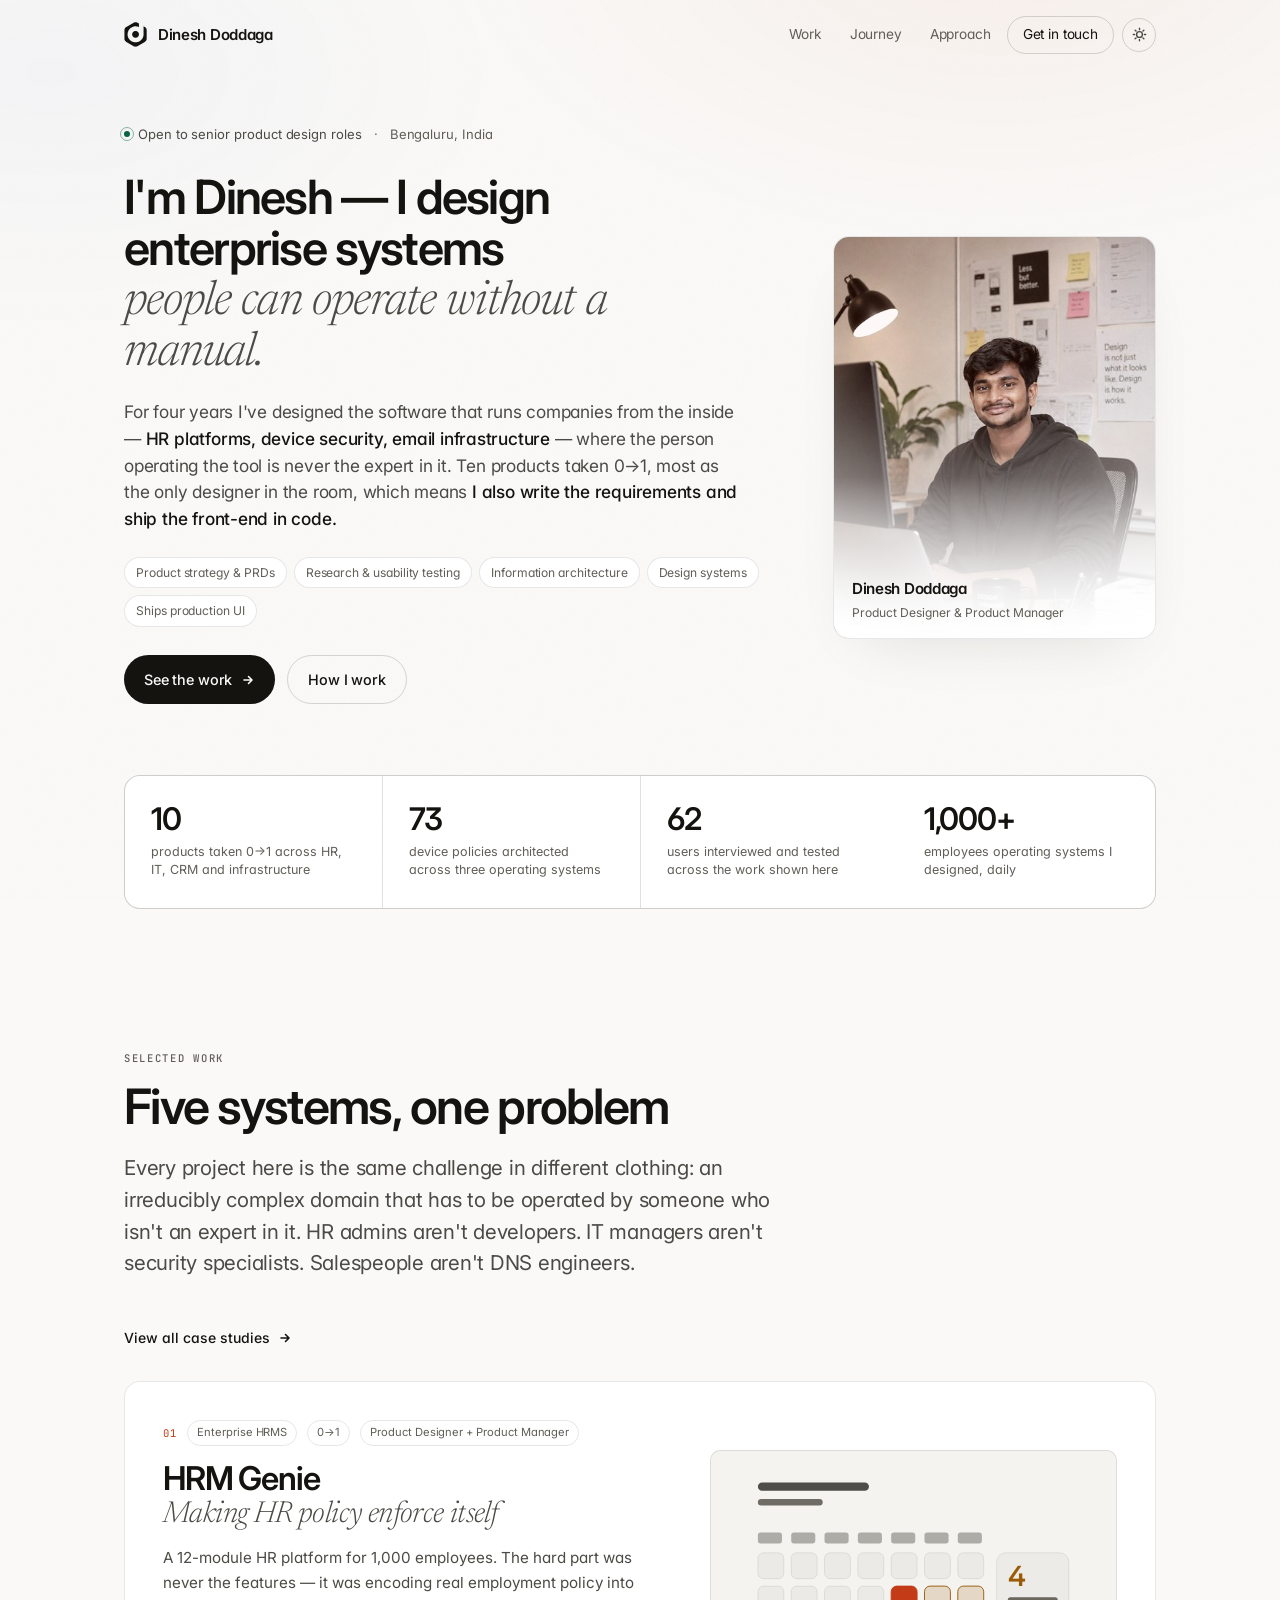
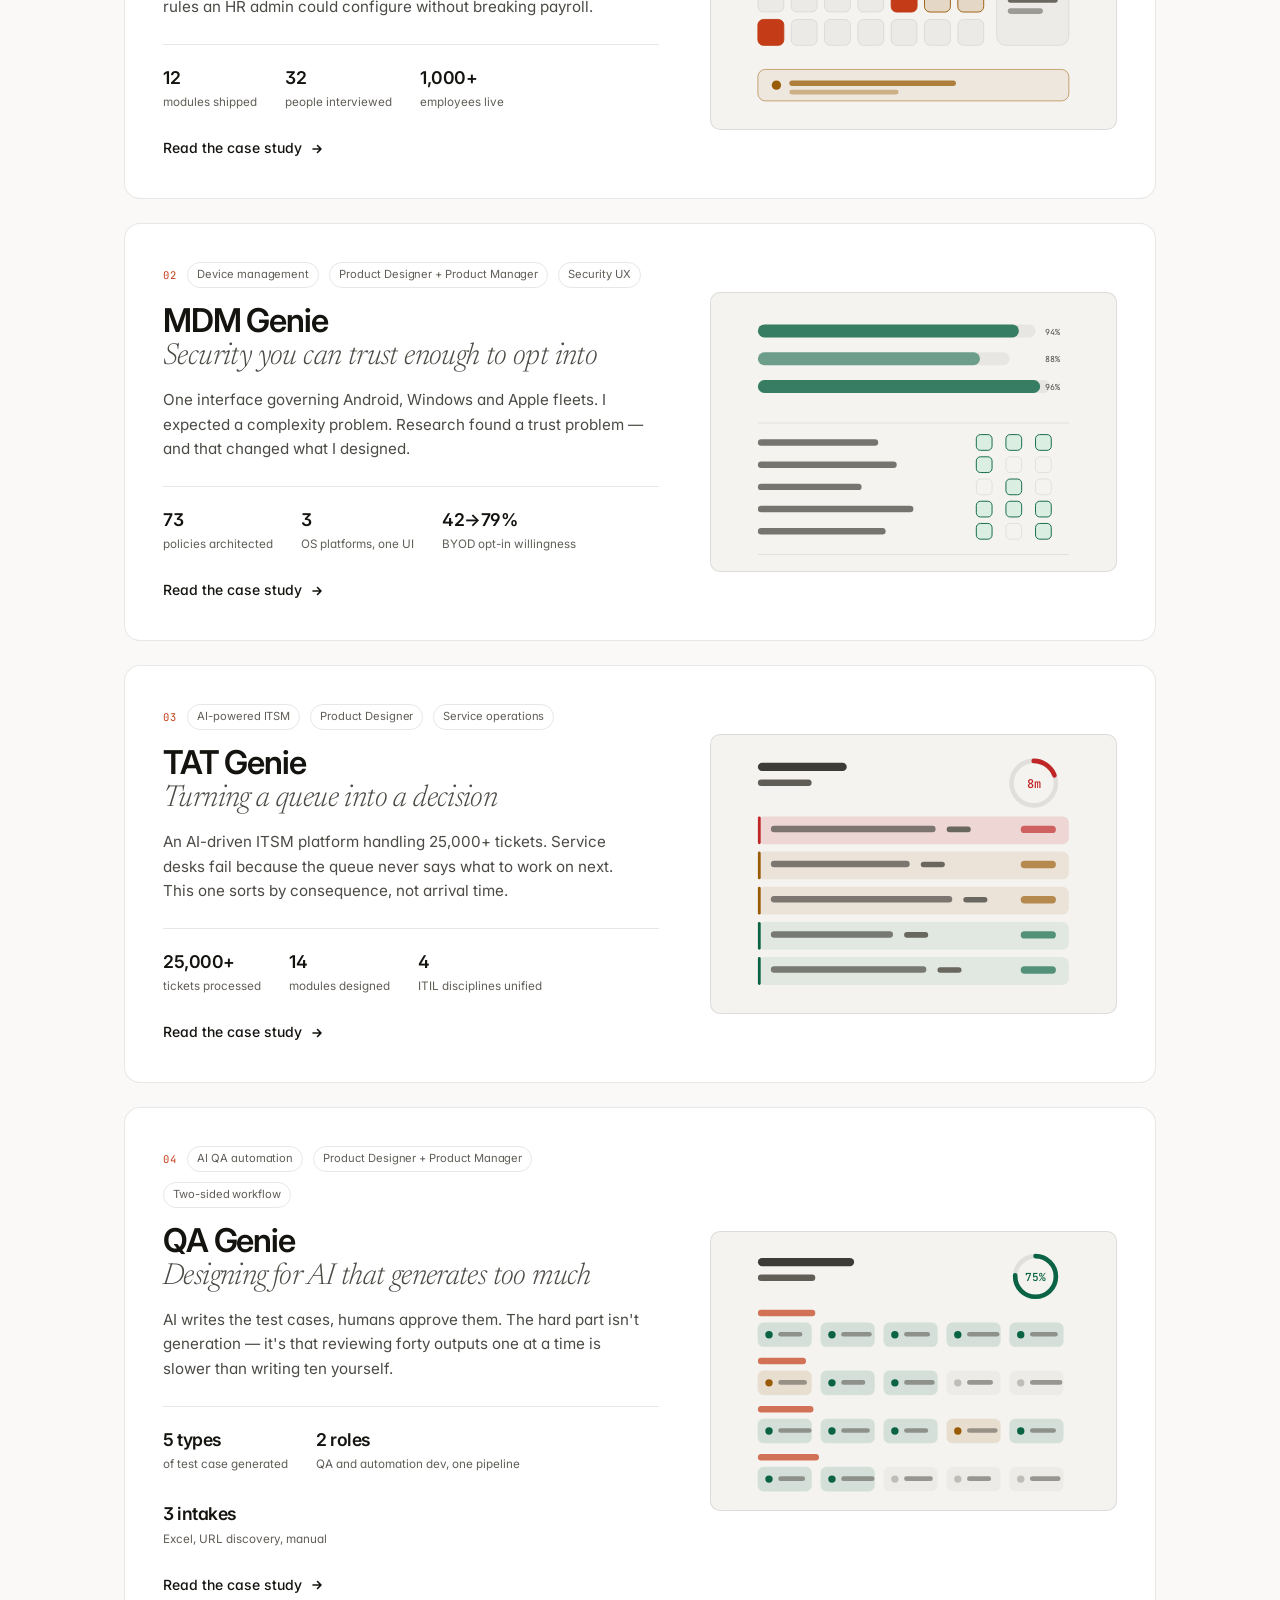
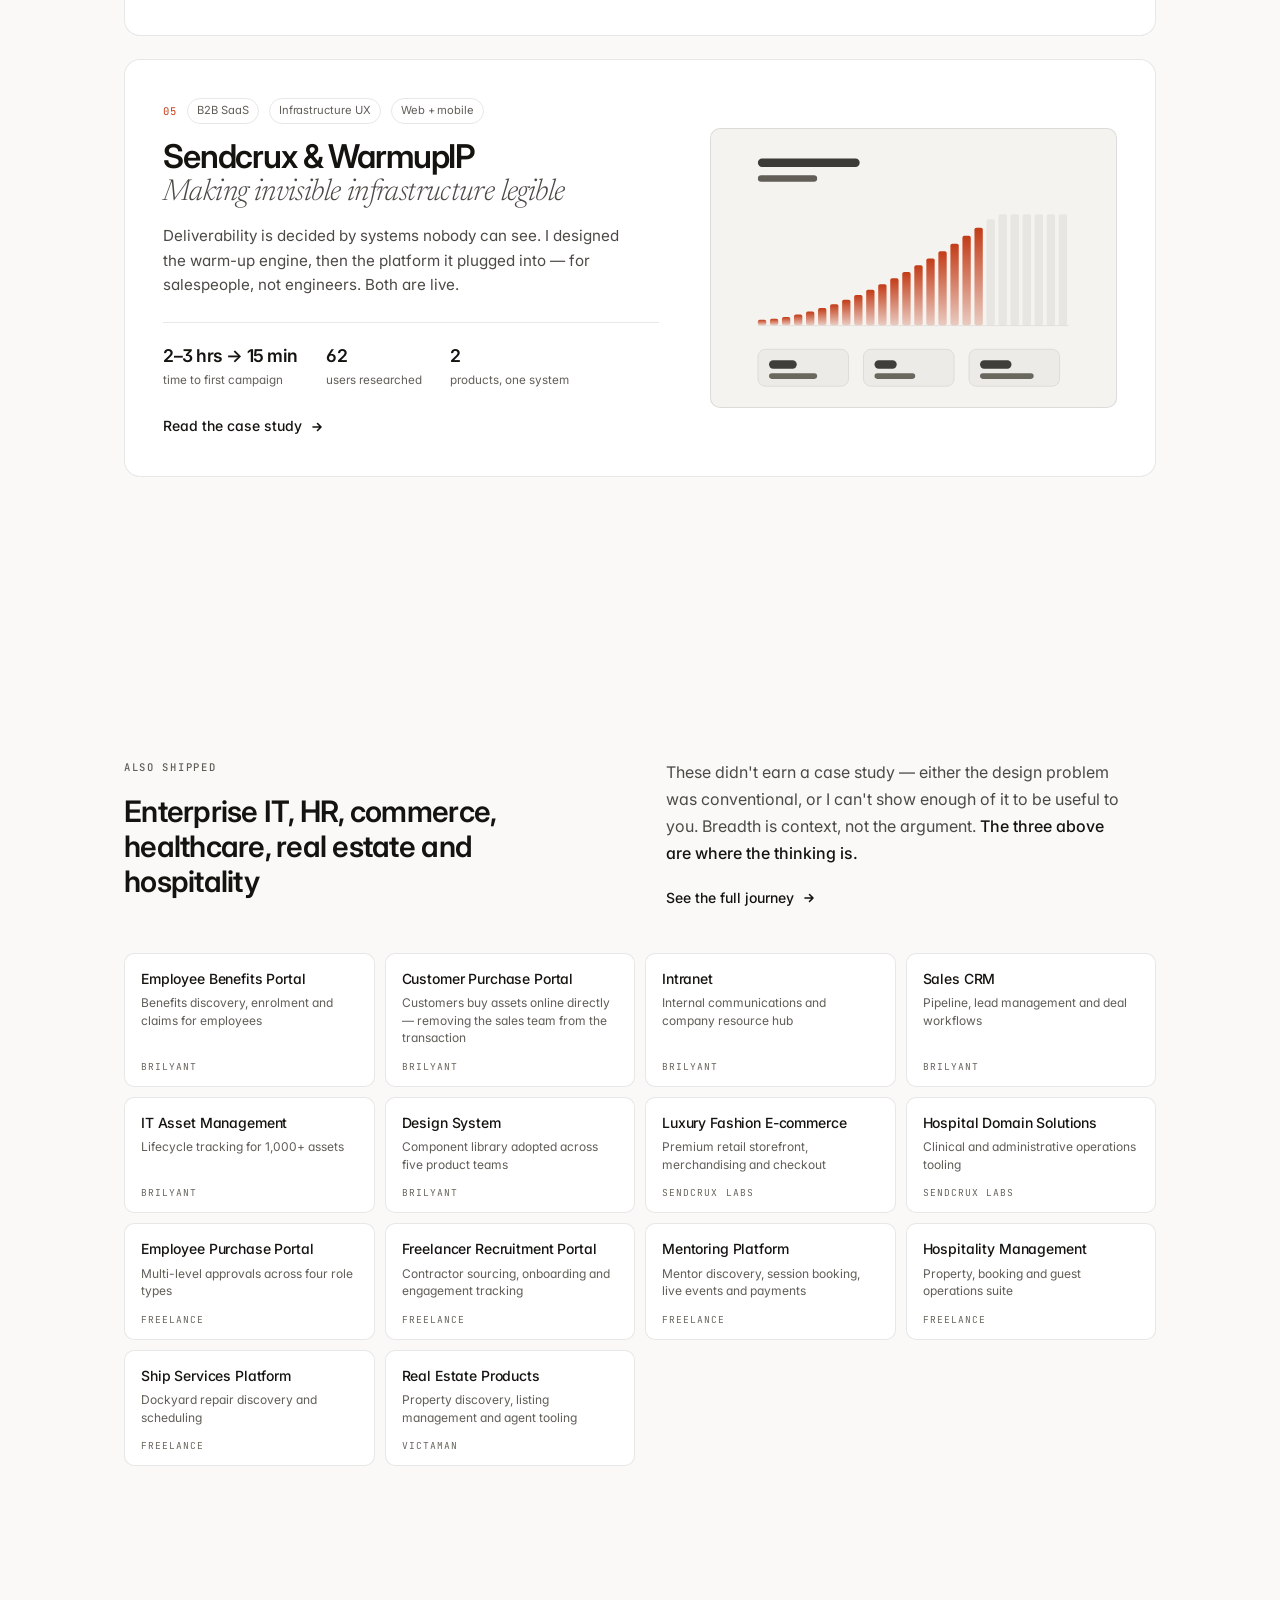
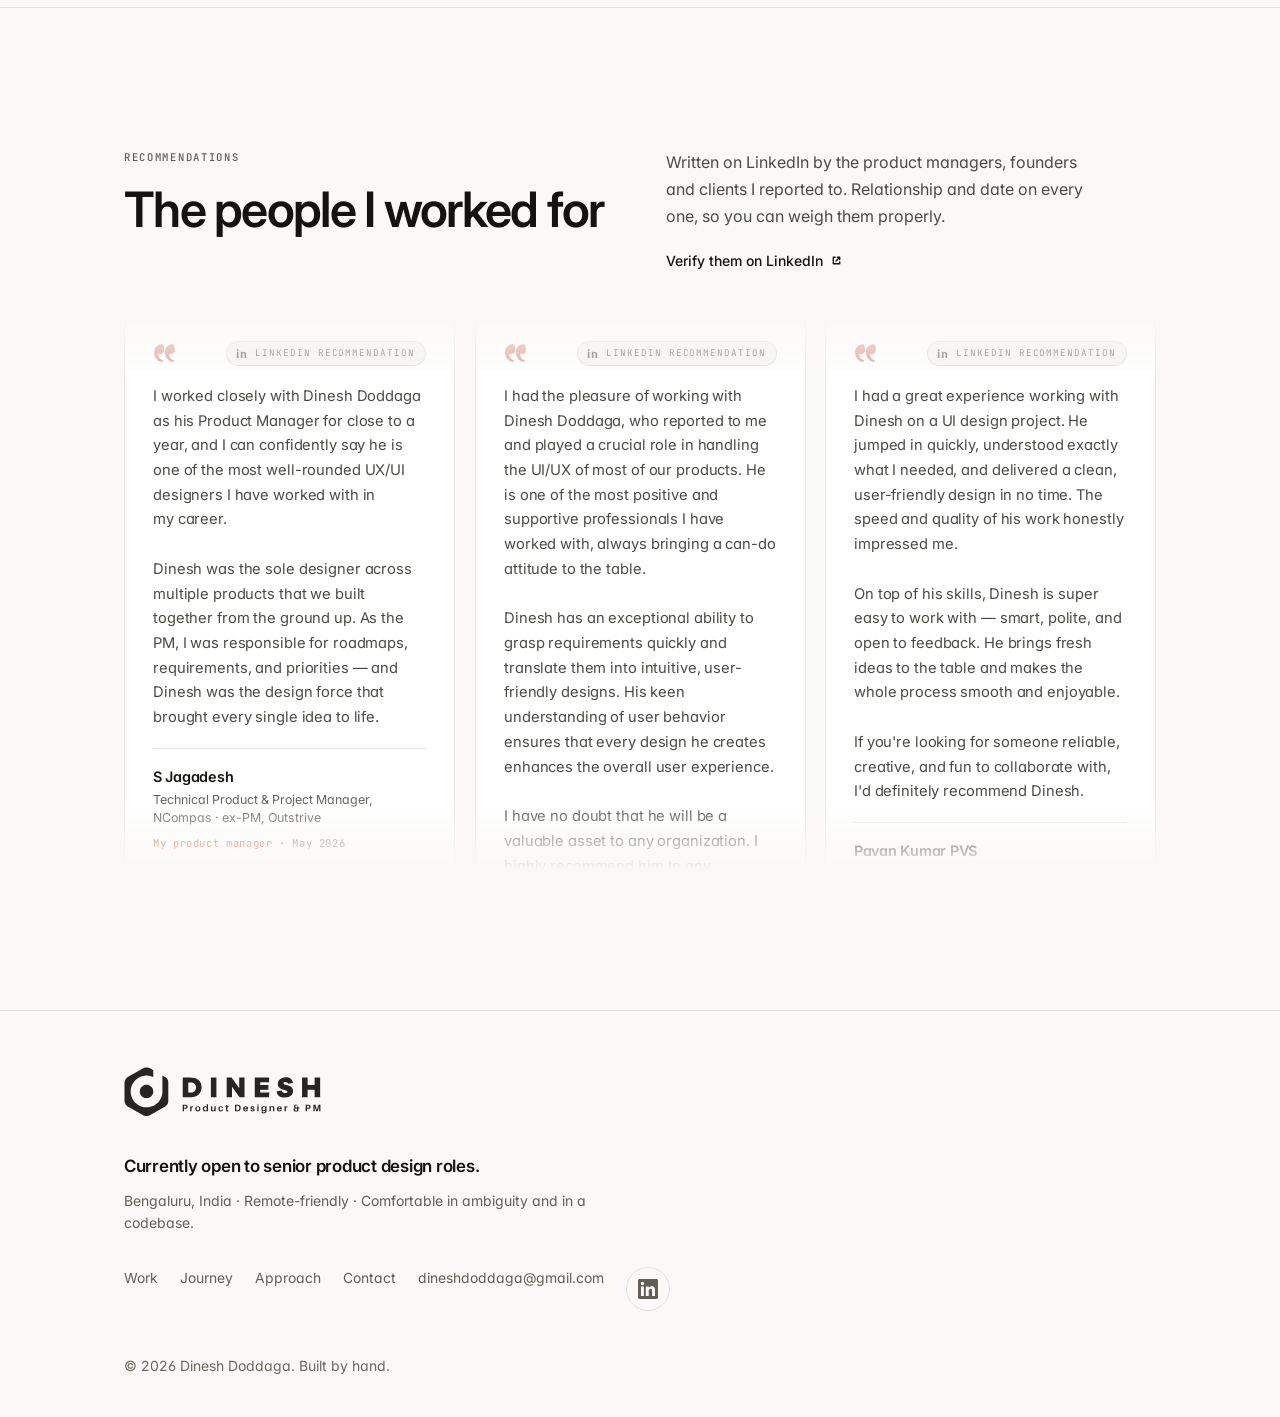
==== commit 15d50944: "Set default theme to light and update resume link" ====
--- a/index.html
+++ b/index.html
@@ -9,10 +9,10 @@
 /* Set theme before first paint — prevents a flash of the wrong theme */
 (function(){
   if('scrollRestoration' in history) history.scrollRestoration = 'manual';
-  /* Every visit opens dark. No OS sniffing, no stored preference — the toggle
-     works for the duration of a visit, but the site always presents dark first.
+  /* Always default to light. The toggle changes the theme for the session
+     and the site always presents light first, regardless of OS preference.
      (Routing is hash-based, so navigating pages never resets their choice.) */
-  document.documentElement.setAttribute('data-theme', 'dark');
+  document.documentElement.setAttribute('data-theme', 'light');
   try { localStorage.removeItem('dd-theme'); } catch(e){}
 })();
 </script>
@@ -1965,7 +1965,7 @@
   phone:'+91 98484 80646',
   phoneRaw:'+919848480646',
   linkedin:'https://www.linkedin.com/in/dinesh-doddaga-579a3a19a/',
-  resume:'https://drive.google.com/file/d/1tgM7gtLJaIo2on7f_rKFm8gIBToSUx9Z/view?usp=sharing'
+  resume:'https://drive.google.com/file/d/1oYvjSNfmlQJk3kHDapukw2sHJs0bRwTK/view'
 };
 
 function Contact(){
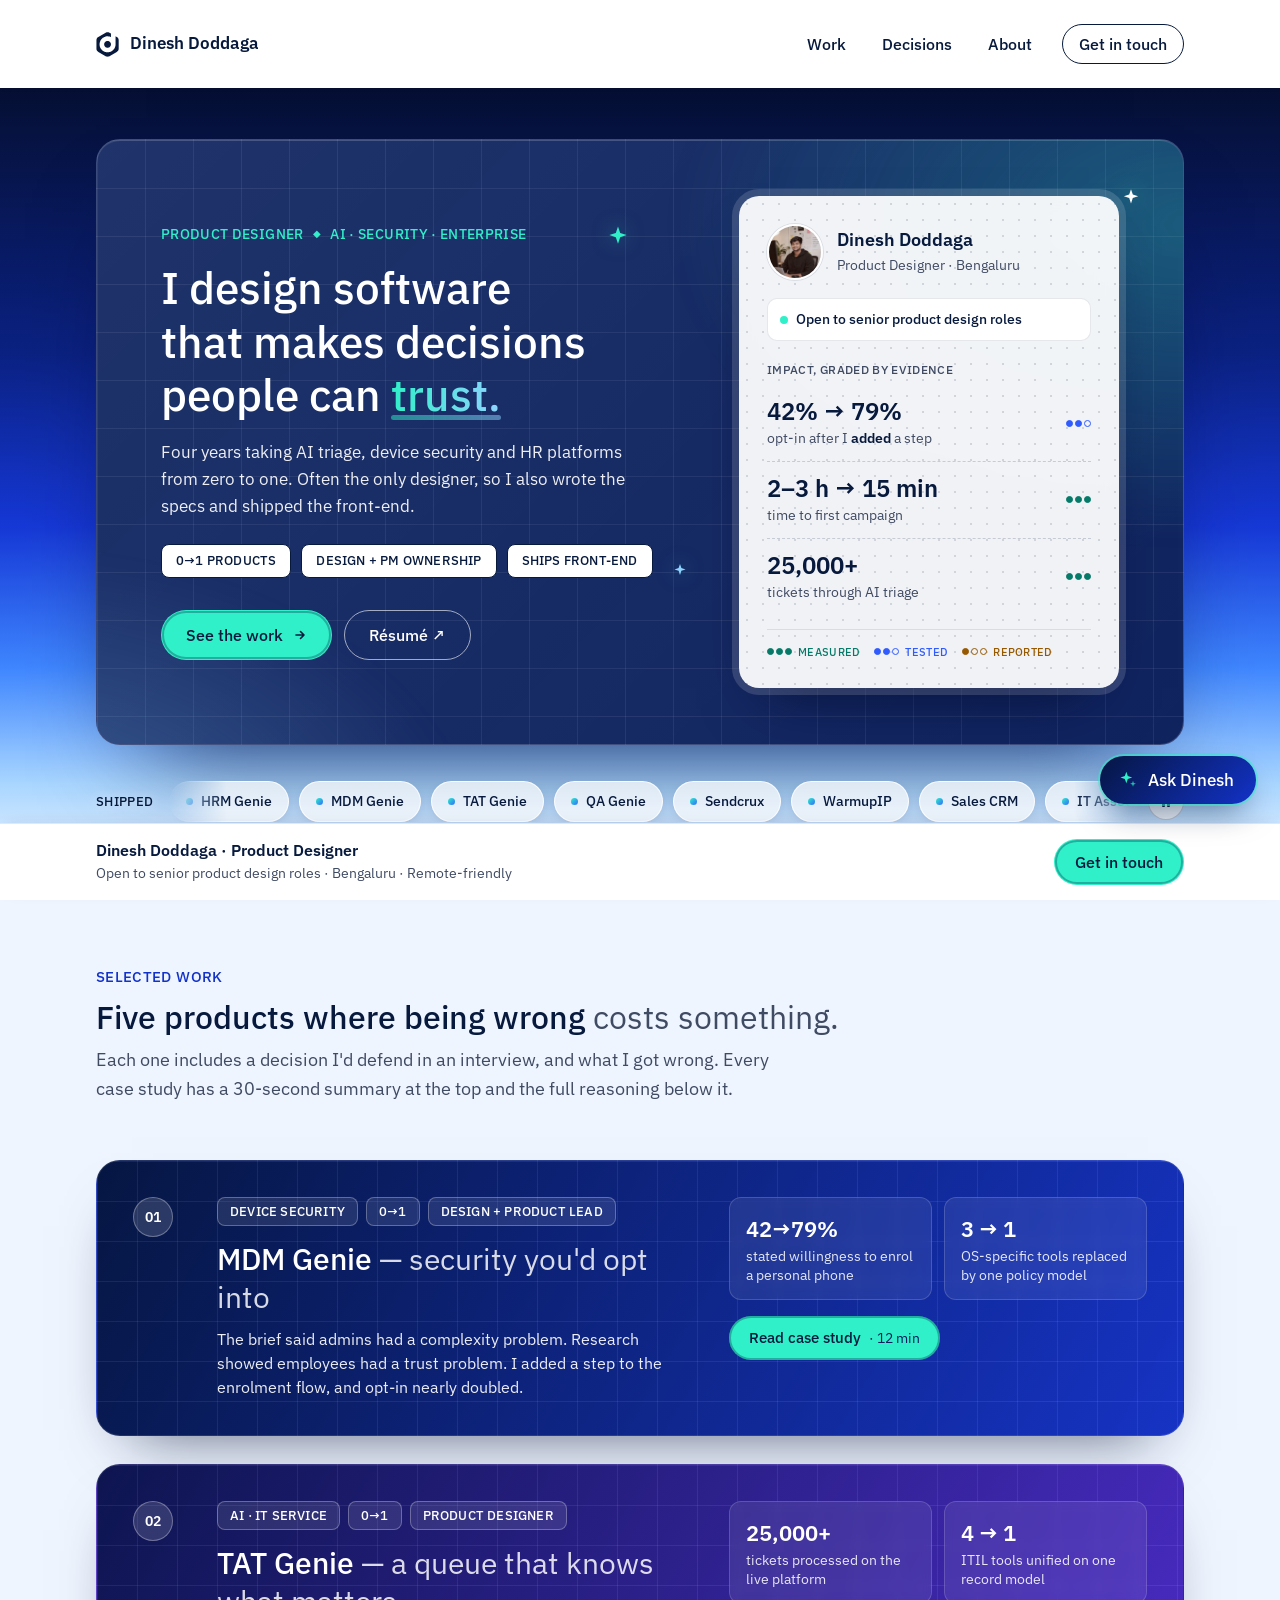
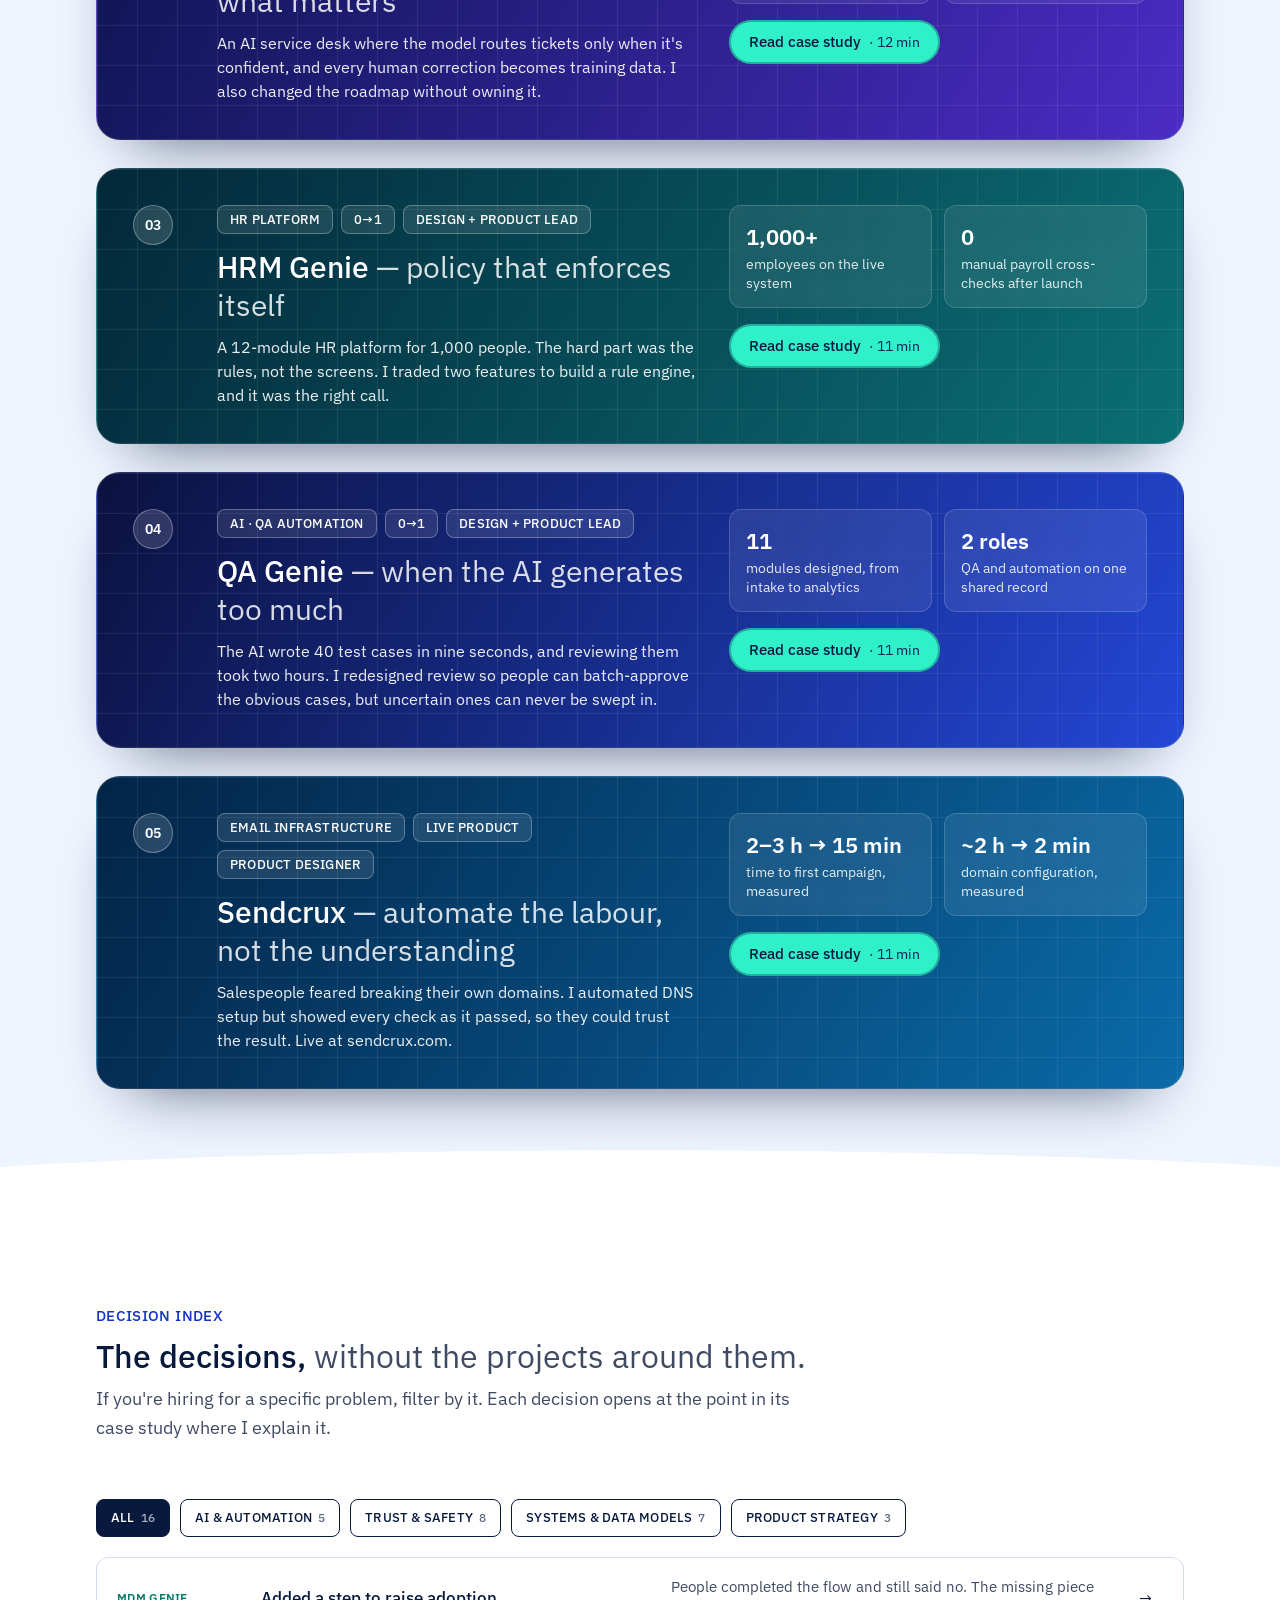
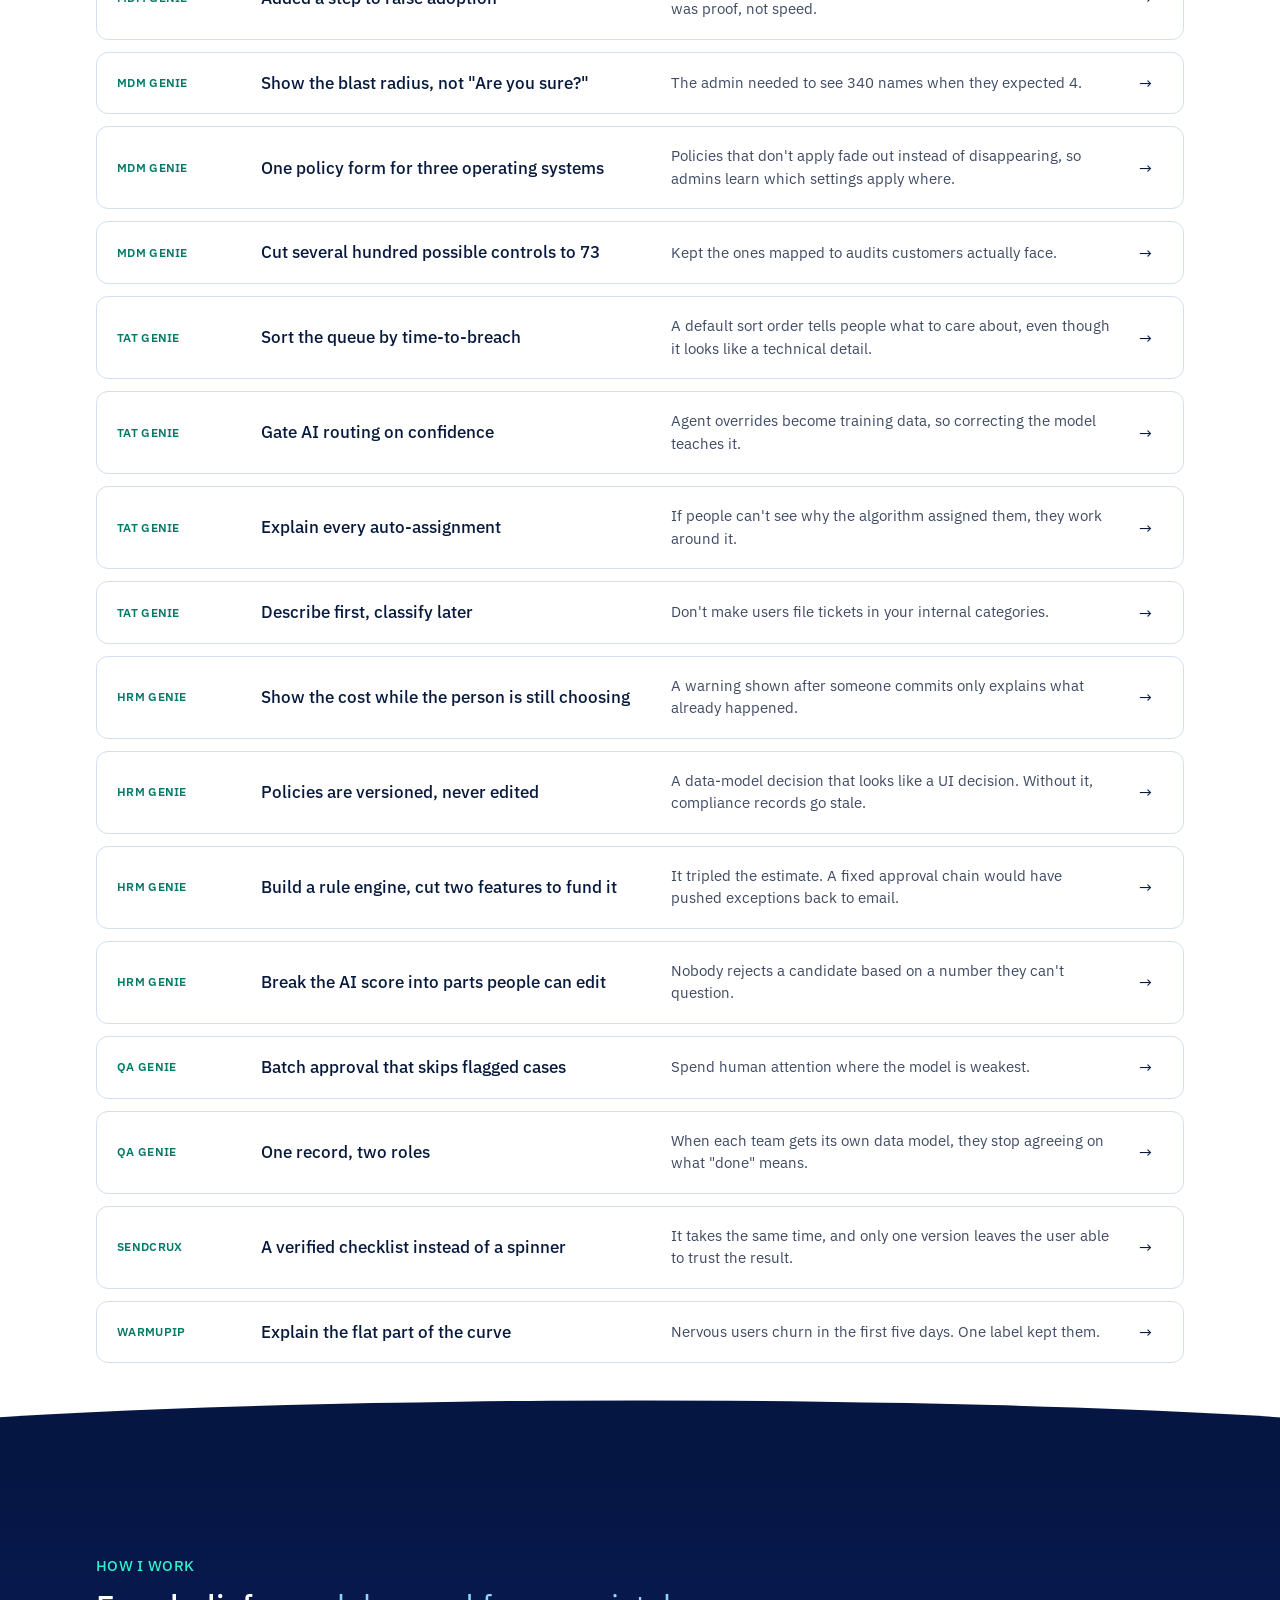
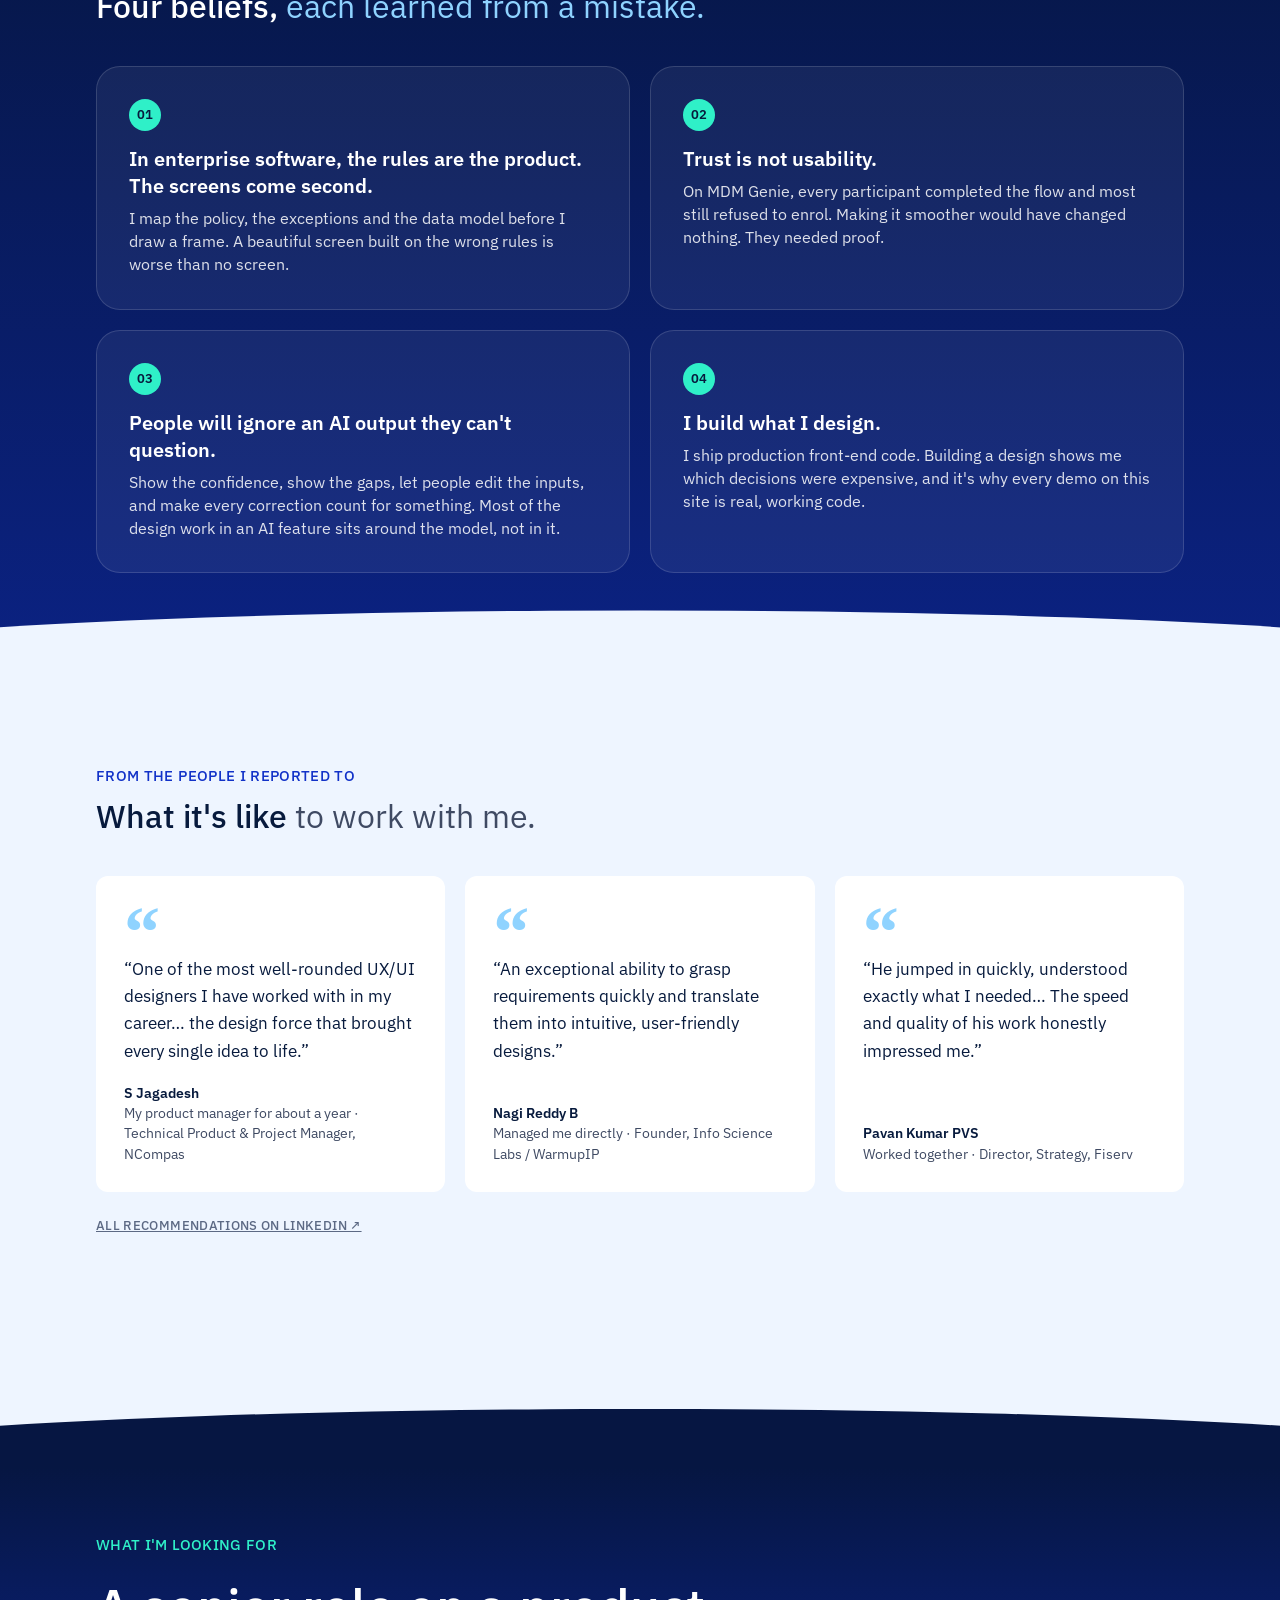
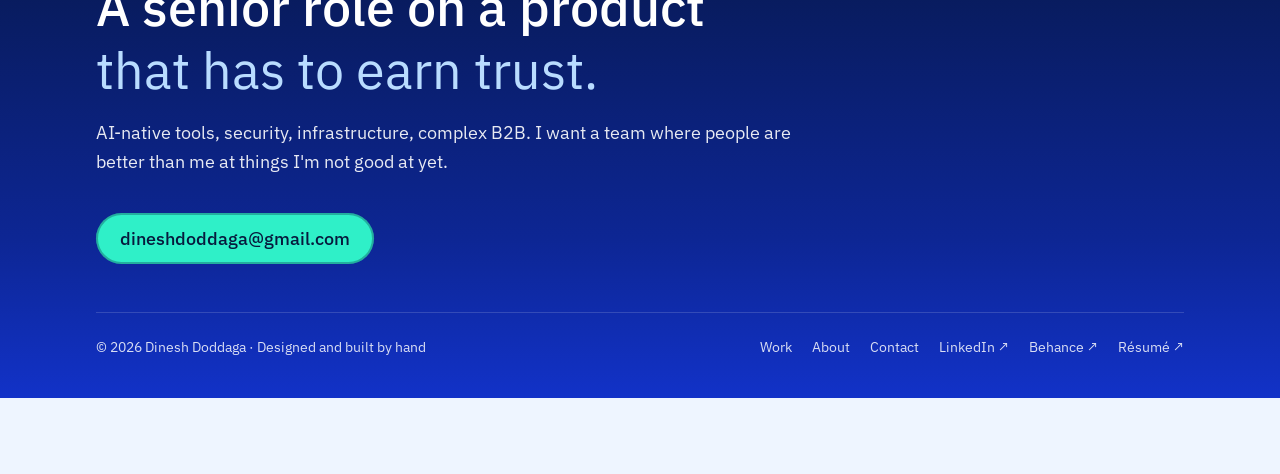
==== commit 9d1e9660: "Replace old portfolio with new codebase" ====
--- a/index.html
+++ b/index.html
@@ -1,6465 +1,267 @@
-<!DOCTYPE html>
-<html lang="en">
+<!doctype html>
+<html lang="en" data-brand="d">
 <head>
 <meta charset="utf-8">
 <meta name="viewport" content="width=device-width, initial-scale=1, viewport-fit=cover">
 <title>Dinesh Doddaga — Product Designer</title>
-<meta name="description" content="I design enterprise systems complex enough to need a manual — and then make sure they don't. Product designer working across UX, product definition, and production code.">
-<script>
-/* Set theme before first paint — prevents a flash of the wrong theme */
-(function(){
-  if('scrollRestoration' in history) history.scrollRestoration = 'manual';
-  /* Always default to light. The toggle changes the theme for the session
-     and the site always presents light first, regardless of OS preference.
-     (Routing is hash-based, so navigating pages never resets their choice.) */
-  document.documentElement.setAttribute('data-theme', 'light');
-  try { localStorage.removeItem('dd-theme'); } catch(e){}
-})();
-</script>
-<link rel="icon" href="data:image/svg+xml,%3Csvg%20xmlns%3D%22http%3A//www.w3.org/2000/svg%22%20viewBox%3D%220%200%2055%2061%22%3E%3Crect%20width%3D%2255%22%20height%3D%2261%22%20rx%3D%2213%22%20fill%3D%22%2308080a%22/%3E%3Cpath%20d%3D%22M35.9272%2030.0833C35.9272%2030.6302%2035.8751%2031.1667%2035.7709%2031.7031C35.6615%2032.2344%2035.5053%2032.7552%2035.297%2033.2552C35.0886%2033.7604%2034.8334%2034.2396%2034.5313%2034.6875C34.2293%2035.1406%2033.8855%2035.5625%2033.5001%2035.9479C33.1147%2036.3281%2032.698%2036.6719%2032.2449%2036.974C31.7918%2037.276%2031.3178%2037.5313%2030.8126%2037.7396C30.3126%2037.9479%2029.7917%2038.1094%2029.2605%2038.2135C28.724%2038.3177%2028.1876%2038.375%2027.6407%2038.375C27.099%2038.375%2026.5574%2038.3177%2026.0261%2038.2135C25.4897%2038.1094%2024.974%2037.9479%2024.4688%2037.7396C23.9688%2037.5313%2023.4897%2037.276%2023.0365%2036.974C22.5834%2036.6719%2022.1667%2036.3281%2021.7813%2035.9479C21.3959%2035.5625%2021.0522%2035.1406%2020.7501%2034.6875C20.448%2034.2396%2020.1928%2033.7604%2019.9845%2033.2552C19.7761%2032.7552%2019.6199%2032.2344%2019.5157%2031.7031C19.4063%2031.1667%2019.3542%2030.6302%2019.3542%2030.0833C19.3542%2029.5417%2019.4063%2029.0052%2019.5157%2028.4688C19.6199%2027.9375%2019.7761%2027.4167%2019.9845%2026.9167C20.1928%2026.4115%2020.448%2025.9323%2020.7501%2025.4844C21.0522%2025.0312%2021.3959%2024.6094%2021.7813%2024.224C22.1667%2023.8438%2022.5834%2023.5%2023.0365%2023.1979C23.4897%2022.8958%2023.9688%2022.6406%2024.4688%2022.4323C24.974%2022.224%2025.4897%2022.0625%2026.0261%2021.9583C26.5574%2021.8542%2027.099%2021.7969%2027.6407%2021.7969C28.1876%2021.7969%2028.724%2021.8542%2029.2605%2021.9583C29.7917%2022.0625%2030.3126%2022.224%2030.8126%2022.4323C31.3178%2022.6406%2031.7918%2022.8958%2032.2449%2023.1979C32.698%2023.5%2033.1147%2023.8438%2033.5001%2024.224C33.8855%2024.6094%2034.2293%2025.0312%2034.5313%2025.4844C34.8334%2025.9323%2035.0886%2026.4115%2035.297%2026.9167C35.5053%2027.4167%2035.6615%2027.9375%2035.7709%2028.4688C35.8751%2029.0052%2035.9272%2029.5417%2035.9272%2030.0833Z%22%20fill%3D%22%23ff5d3b%22/%3E%3Cpath%20d%3D%22M50.1301%2012.052L47.151%2010.3333V30.8124H47.1353C47.1093%2031.5051%2047.0468%2032.1926%2046.9478%2032.8801C46.8489%2033.5676%2046.7135%2034.2447%2046.5416%2034.9166C46.3697%2035.5885%2046.1614%2036.2447%2045.9166%2036.8958C45.677%2037.5468%2045.401%2038.1822%2045.0885%2038.802C44.7812%2039.4218%2044.4374%2040.0208%2044.0624%2040.6041C43.6874%2041.1874%2043.2864%2041.7499%2042.8489%2042.2916C42.4166%2042.828%2041.953%2043.3437%2041.4635%2043.8385C40.9791%2044.328%2040.4635%2044.7916%2039.927%2045.2291C39.3853%2045.6614%2038.828%2046.0676%2038.2447%2046.4478C37.6614%2046.8228%2037.0624%2047.1666%2036.4426%2047.4791C35.8228%2047.7916%2035.1926%2048.0728%2034.5416%2048.3176C33.8958%2048.5624%2033.2343%2048.7708%2032.5676%2048.9426C31.8958%2049.1197%2031.2187%2049.2603%2030.5312%2049.3593C29.8437%2049.4635%2029.1562%2049.5312%2028.4635%2049.5572C27.7708%2049.5885%2027.078%2049.578%2026.3905%2049.5312C25.6978%2049.4895%2025.0103%2049.4062%2024.328%2049.2916C23.6458%2049.1718%2022.9687%2049.0155%2022.302%2048.828C21.6353%2048.6353%2020.9843%2048.4114%2020.3385%2048.151C19.6978%2047.8905%2019.0728%2047.5989%2018.4583%2047.2708C17.8489%2046.9478%2017.2551%2046.5885%2016.6822%2046.1978C16.1093%2045.8072%2015.5572%2045.3905%2015.0312%2044.9374C14.5051%2044.4895%2013.9999%2044.0155%2013.5208%2043.5155C13.0468%2043.0103%2012.5937%2042.4843%2012.1718%2041.9374C11.7499%2041.3853%2011.3593%2040.8124%2010.9999%2040.2239C10.6405%2039.6301%2010.3124%2039.0208%2010.0155%2038.3958C9.71867%2037.7655%209.45825%2037.1249%209.22909%2036.4739C9.00513%2035.8176%208.81242%2035.151%208.65617%2034.4791C8.49992%2033.802%208.38013%2033.1197%208.29679%2032.4322C8.21346%2031.7447%208.16659%2031.0572%208.15617%2030.3645C8.14575%2029.6718%208.17179%2028.9791%208.23429%2028.2864C8.29679%2027.5989%208.39575%2026.9114%208.53638%2026.2343C8.67179%2025.552%208.84367%2024.8853%209.052%2024.2239C9.26034%2023.5624%209.49992%2022.9114%209.78117%2022.276C10.0572%2021.6458%2010.3645%2021.026%2010.7083%2020.4218C11.052%2019.8228%2011.427%2019.2395%2011.8333%2018.677C12.2343%2018.1145%2012.6718%2017.5728%2013.1353%2017.0572C13.5937%2016.5416%2014.0833%2016.052%2014.5989%2015.5885C15.1145%2015.1249%2015.651%2014.6874%2016.2135%2014.2812C16.776%2013.8749%2017.3541%2013.4999%2017.9583%2013.1562C18.5572%2012.8124%2019.177%2012.4999%2019.8124%2012.2239C20.4478%2011.9426%2021.0937%2011.6978%2021.7551%2011.4895C22.4166%2011.2812%2023.0833%2011.1041%2023.7655%2010.9687C24.4426%2010.828%2025.1249%2010.7291%2025.8176%2010.6614C26.5051%2010.5989%2027.1978%2010.5676%2027.8905%2010.578C28.5833%2010.5885%2029.276%2010.6301%2029.9635%2010.7135C30.651%2010.7968%2031.3333%2010.9166%2032.0103%2011.0676C32.6822%2011.2239%2033.3489%2011.4166%2034.0051%2011.6405C34.6614%2011.8645%2035.302%2012.1249%2035.927%2012.4218V3.85409L32.276%201.74471C31.5728%201.33846%2030.828%201.03117%2030.0416%200.822835C29.2551%200.609294%2028.453%200.505127%2027.6405%200.505127C26.828%200.505127%2026.026%200.609294%2025.2447%200.822835C24.4583%201.03117%2023.7135%201.33846%2023.0051%201.74471L5.15617%2012.052C4.44784%2012.4583%203.80721%2012.9478%203.23429%2013.526C2.66138%2014.0989%202.16659%2014.7395%201.76034%2015.4478C1.35409%2016.151%201.04679%2016.8958%200.833252%2017.6822C0.624919%2018.4687%200.520752%2019.2655%200.520752%2020.078V40.6926C0.520752%2041.5051%200.624919%2042.3072%200.833252%2043.0937C1.04679%2043.8801%201.35409%2044.6249%201.76034%2045.328C2.16659%2046.0312%202.66138%2046.6718%203.23429%2047.2499C3.80721%2047.8228%204.44784%2048.3124%205.15617%2048.7187L23.0051%2059.026C23.7135%2059.4322%2024.4583%2059.7447%2025.2447%2059.953C26.026%2060.1614%2026.828%2060.2708%2027.6405%2060.2708C28.453%2060.2708%2029.2551%2060.1614%2030.0416%2059.953C30.828%2059.7447%2031.5728%2059.4322%2032.276%2059.026L50.1301%2048.7187C50.8333%2048.3124%2051.4739%2047.8228%2052.0468%2047.2447C52.6249%2046.6718%2053.1145%2046.0312%2053.5208%2045.328C53.927%2044.6197%2054.2395%2043.8749%2054.4478%2043.0885C54.6562%2042.3072%2054.7655%2041.5051%2054.7655%2040.6926V20.078C54.7655%2019.2655%2054.6562%2018.4687%2054.4478%2017.6822C54.2395%2016.8958%2053.927%2016.151%2053.5208%2015.4478C53.1145%2014.7395%2052.6249%2014.0989%2052.0468%2013.526C51.4739%2012.9478%2050.8333%2012.4583%2050.1301%2012.052Z%22%20fill%3D%22%23f5f5f6%22/%3E%3C/svg%3E">
-<link rel="preconnect" href="https://fonts.googleapis.com">
-<link rel="preconnect" href="https://fonts.gstatic.com" crossorigin>
-<link href="https://fonts.googleapis.com/css2?family=Inter:opsz,wght@14..32,300;14..32,400;14..32,500;14..32,600;14..32,700&family=Newsreader:ital,opsz,wght@1,6..72,300;1,6..72,400&family=JetBrains+Mono:wght@400;500&display=swap" rel="stylesheet">
-<style>
-/* ============================================================
-   TOKENS
-   ============================================================ */
-:root{
-  --bg:#08080a;
-  --bg-1:#0c0c0f;
-  --bg-2:#111116;
-  --bg-3:#16161c;
-  --line:rgba(255,255,255,.07);
-  --line-2:rgba(255,255,255,.12);
-  --line-3:rgba(255,255,255,.2);
-  --fg:#f5f5f6;
-  --fg-2:#a5a5ae;
-  --fg-3:#94949e;
-  --fg-4:#84848f;
-  --ac:#ff5d3b;
-  --ac-2:#ff8a6d;
-  --ac-bg:rgba(255,93,59,.1);
-  --ac-line:rgba(255,93,59,.28);
-  --ok:#3ecf8e;
-  --ok-bg:rgba(62,207,142,.1);
-  --warn:#f5a524;
-  --warn-bg:rgba(245,165,36,.1);
-  --danger:#f05252;
-  --danger-bg:rgba(240,82,82,.1);
-
-  --blue:#5b8def;
-  --ok-wash:rgba(62,207,142,.045);
-  --ok-line:rgba(62,207,142,.32);
-  --warn-fade:rgba(245,165,36,.22);
-  --danger-shadow:rgba(240,82,82,.3);
-  --ac-glow:rgba(255,93,59,.07);
-  --ac-shadow:rgba(255,93,59,.5);
-  --ac-ring:rgba(255,93,59,.07);
-  --ac-fade:rgba(255,93,59,.24);
-  --amb-1:rgba(255,93,59,.09);
-  --amb-2:rgba(90,110,255,.06);
-  --nav-bg:rgba(8,8,10,.72);
-  --shadow:rgba(0,0,0,.9);
-  --grain:.032;
-
-  /* neutral washes — flip polarity between themes */
-  --t1:rgba(255,255,255,.018);
-  --t2:rgba(255,255,255,.05);
-  --t3:rgba(255,255,255,.07);
-  --t4:rgba(255,255,255,.09);
-  --t5:rgba(255,255,255,.13);
-  --t6:rgba(255,255,255,.2);
-
-  --sans:'Inter',-apple-system,BlinkMacSystemFont,'Segoe UI',sans-serif;
-  --serif:'Newsreader',Georgia,serif;
-  --mono:'JetBrains Mono',ui-monospace,'SF Mono',monospace;
-
-  --pad:clamp(20px,5vw,64px);
-  --max:1160px;
-  --read:660px;
-
-  --ease:cubic-bezier(.22,1,.36,1);
-  --ease-io:cubic-bezier(.65,0,.35,1);
-  --r:10px;
-  --r-lg:16px;
-}
-
-:root{color-scheme:dark}
-
-html[data-theme="light"]{
-  color-scheme:light;
-  --bg:#faf9f7;
-  --bg-1:#ffffff;
-  --bg-2:#f4f3f0;
-  --bg-3:#ecebe7;
-  --line:rgba(23,22,20,.10);
-  --line-2:rgba(23,22,20,.16);
-  --line-3:rgba(23,22,20,.26);
-  --fg:#14130f;
-  --fg-2:#4c4a45;
-  --fg-3:#615e58;
-  --fg-4:#6a675f;
-
-  --ac:#c33c17;
-  --ac-2:#a32f0f;
-  --ac-bg:rgba(195,60,23,.075);
-  --ac-line:rgba(195,60,23,.3);
-  --ac-glow:rgba(195,60,23,.05);
-  --ac-shadow:rgba(195,60,23,.35);
-  --ac-ring:rgba(195,60,23,.09);
-  --ac-fade:rgba(195,60,23,.2);
-
-  --ok:#0a6344;
-  --ok-bg:rgba(10,99,68,.08);
-  --ok-wash:rgba(10,99,68,.04);
-  --ok-line:rgba(10,99,68,.3);
-  --warn:#9a5b06;
-  --warn-bg:rgba(154,91,6,.08);
-  --warn-fade:rgba(154,91,6,.18);
-  --danger:#c02626;
-  --danger-bg:rgba(192,38,38,.07);
-  --danger-shadow:rgba(192,38,38,.25);
-  --blue:#2f5fd0;
-
-  --amb-1:rgba(195,60,23,.055);
-  --amb-2:rgba(70,90,200,.035);
-  --nav-bg:rgba(250,249,247,.78);
-  --shadow:rgba(30,26,20,.16);
-  --grain:.018;
-
-  --t1:rgba(23,22,20,.022);
-  --t2:rgba(23,22,20,.045);
-  --t3:rgba(23,22,20,.06);
-  --t4:rgba(23,22,20,.085);
-  --t5:rgba(23,22,20,.12);
-  --t6:rgba(23,22,20,.2);
-}
-
-*,*::before,*::after{box-sizing:border-box}
-html{-webkit-text-size-adjust:100%;scroll-behavior:smooth}
-@media (prefers-reduced-motion:reduce){html{scroll-behavior:auto}}
-body{
-  margin:0;background:var(--bg);color:var(--fg);
-  transition:background .45s var(--ease),color .45s var(--ease);
-  font-family:var(--sans);font-size:16px;line-height:1.6;
-  -webkit-font-smoothing:antialiased;-moz-osx-font-smoothing:grayscale;
-  font-feature-settings:'cv11','ss01';
-  overflow-x:hidden;
-}
-::selection{background:var(--ac);color:#fff}
-img{max-width:100%;display:block}
-button{font:inherit;color:inherit;background:none;border:none;cursor:pointer}
-a{color:inherit;text-decoration:none}
-:focus-visible{outline:2px solid var(--ac);outline-offset:3px;border-radius:4px}
-
-/* grain + ambient light */
-body::before{
-  content:'';position:fixed;inset:0;z-index:0;pointer-events:none;
-  background:
-    radial-gradient(900px 520px at 78% -8%,var(--amb-1),transparent 62%),
-    radial-gradient(760px 440px at 4% 8%,var(--amb-2),transparent 60%);
-}
-body::after{
-  content:'';position:fixed;inset:0;z-index:1;pointer-events:none;opacity:var(--grain);
-  background-image:url("data:image/svg+xml,%3Csvg xmlns='http://www.w3.org/2000/svg' width='140' height='140'%3E%3Cfilter id='n'%3E%3CfeTurbulence type='fractalNoise' baseFrequency='.85' numOctaves='3'/%3E%3C/filter%3E%3Crect width='100%25' height='100%25' filter='url(%23n)'/%3E%3C/svg%3E");
-}
-#app{position:relative;z-index:2}
-
-/* ============================================================
-   TYPE
-   ============================================================ */
-.h1{font-size:clamp(2.4rem,5.4vw,4.35rem);line-height:1.02;letter-spacing:-.04em;font-weight:600;margin:0}
-.h2{font-size:clamp(1.9rem,4vw,3.05rem);line-height:1.05;letter-spacing:-.035em;font-weight:600;margin:0}
-.h3{font-size:clamp(1.35rem,2.4vw,1.85rem);line-height:1.18;letter-spacing:-.025em;font-weight:600;margin:0}
-.h4{font-size:1.06rem;line-height:1.35;letter-spacing:-.015em;font-weight:600;margin:0}
-.em{font-family:var(--serif);font-style:italic;font-weight:300;letter-spacing:-.02em}
-.lead{font-size:clamp(1.06rem,1.7vw,1.28rem);line-height:1.55;color:var(--fg-2);letter-spacing:-.012em;margin:0}
-.body{font-size:1rem;line-height:1.68;color:var(--fg-2);margin:0}
-.small{font-size:.875rem;line-height:1.6;color:var(--fg-3);margin:0}
-.eyebrow{
-  font-family:var(--mono);font-size:.66rem;font-weight:500;
-  letter-spacing:.16em;text-transform:uppercase;color:var(--fg-3);margin:0;
-}
-.eyebrow .n{color:var(--ac)}
-strong,b{color:var(--fg);font-weight:600}
-.hl{color:var(--fg);font-weight:500}
-
-/* ============================================================
-   LAYOUT
-   ============================================================ */
-.wrap{max-width:var(--max);margin:0 auto;padding-inline:var(--pad)}
-.read{max-width:var(--read)}
-.sect{padding-block:clamp(72px,11vw,150px)}
-.rule{height:1px;background:var(--line);border:0;margin:0}
-.stack-3{display:flex;flex-direction:column;gap:12px}
-.stack-4{display:flex;flex-direction:column;gap:18px}
-.stack-6{display:flex;flex-direction:column;gap:28px}
-.stack-8{display:flex;flex-direction:column;gap:44px}
-
-/* ============================================================
-   MOTION
-   ============================================================ */
-.rv{opacity:0;transform:translateY(18px);filter:blur(2px);transition:opacity .8s var(--ease),transform .8s var(--ease),filter .8s var(--ease);transition-delay:calc(var(--i,0)*70ms);will-change:opacity,transform}
-.rv.in{opacity:1;transform:none;filter:none}
-@media (prefers-reduced-motion:reduce){.rv{opacity:1!important;transform:none!important;filter:none!important;transition:none!important}}
-
-/* work card hover — accent bleed */
-.work::before{
-  content:'';position:absolute;inset:0;pointer-events:none;opacity:0;
-  background:radial-gradient(720px 300px at var(--mx,50%) var(--my,50%),var(--ac-glow),transparent 68%);
-  transition:opacity .6s var(--ease);
-}
-.work:hover::before{opacity:1}
-@media (prefers-reduced-motion:reduce){.work::before{display:none}}
-
-/* ============================================================
-   NAV
-   ============================================================ */
-.nav{
-  position:fixed;top:0;left:0;right:0;z-index:100;
-  transition:background .45s var(--ease),border-color .45s var(--ease),backdrop-filter .45s;
-  border-bottom:1px solid transparent;
-}
-.nav.stuck{background:var(--nav-bg);backdrop-filter:blur(18px) saturate(180%);-webkit-backdrop-filter:blur(18px) saturate(180%);border-bottom-color:var(--line)}
-.nav-in{max-width:var(--max);margin:0 auto;padding:16px var(--pad);display:flex;align-items:center;justify-content:space-between;gap:20px}
-.brand{display:flex;align-items:center;gap:11px;font-weight:600;letter-spacing:-.02em;font-size:.94rem}
-.brand-mark{display:block;width:23px;height:25px;flex:none;color:var(--fg);transition:color .4s var(--ease),transform .5s var(--ease)}
-.brand-mark .logo-mark{display:block;width:100%;height:100%}
-.brand:hover .brand-mark{color:var(--ac);transform:translateY(-1px)}
-.brand-wm{transition:opacity .4s}
-@media(max-width:420px){.brand-wm{display:none}}
-
-/* full lockup */
-.logo-lockup{display:block;color:var(--fg);width:clamp(168px,20vw,206px)}
-.logo-lockup .logo-full{display:block;width:100%;height:auto}
-.logo-foot{opacity:.92;transition:opacity .4s,color .4s}
-.logo-foot:hover{opacity:1;color:#fff}
-.nav-links{display:flex;align-items:center;gap:4px}
-.nav-links a{
-  font-size:.855rem;color:var(--fg-3);padding:7px 12px;border-radius:7px;
-  transition:color .25s,background .25s;letter-spacing:-.01em;
-}
-.nav-links a:hover{color:var(--fg);background:var(--t2)}
-.nav-cta{
-  font-size:.855rem;padding:7px 15px!important;border:1px solid var(--line-2);
-  color:var(--fg)!important;border-radius:99px!important;
-}
-.nav-cta:hover{border-color:var(--line-3);background:var(--t3)!important}
-@media(max-width:680px){.nav-links a:not(.nav-cta){display:none}}
-
-/* theme toggle */
-.theme-btn{
-  width:34px;height:34px;border-radius:50%;border:1px solid var(--line-2);
-  display:grid;place-items:center;color:var(--fg-2);flex:none;margin-left:4px;
-  transition:border-color .3s var(--ease),color .3s var(--ease),background .3s var(--ease);
-  position:relative;overflow:hidden;
-}
-.theme-btn:hover{border-color:var(--line-3);color:var(--fg);background:var(--t3)}
-.theme-btn svg{position:absolute;transition:opacity .35s var(--ease),transform .45s var(--ease)}
-.theme-btn .i-sun{opacity:0;transform:rotate(-70deg) scale(.55)}
-.theme-btn .i-moon{opacity:1;transform:none}
-html[data-theme="light"] .theme-btn .i-sun{opacity:1;transform:none}
-html[data-theme="light"] .theme-btn .i-moon{opacity:0;transform:rotate(70deg) scale(.55)}
-@media (prefers-reduced-motion:reduce){.theme-btn svg{transition:opacity .01s}}
-
-.nav-internal{display:flex;align-items:center;gap:4px}
-
-/* ============================================================
-   RECOMMENDATIONS
-   ============================================================ */
-.rec-head{display:grid;grid-template-columns:repeat(auto-fit,minmax(290px,1fr));gap:clamp(20px,4vw,56px);margin-bottom:clamp(26px,4vw,40px);align-items:start}
-.tgrid{columns:2;column-gap:clamp(14px,1.8vw,20px)}
-.tgrid.three{columns:3}
-@media(max-width:900px){.tgrid,.tgrid.three{columns:1}}
-@media(min-width:901px) and (max-width:1100px){.tgrid.three{columns:2}}
-
-.tcard{
-  break-inside:avoid;margin:0 0 clamp(14px,1.8vw,20px);
-  border:1px solid var(--line);border-radius:var(--r-lg);background:var(--bg-1);
-  padding:clamp(20px,2.4vw,28px);position:relative;overflow:hidden;
-  display:flex;flex-direction:column;gap:18px;
-  transition:border-color .45s var(--ease),background .45s var(--ease),transform .5s var(--ease);
-}
-.tcard:hover{border-color:var(--line-2);background:var(--bg-2);transform:translateY(-3px)}
-.tcard-top{display:flex;align-items:center;justify-content:space-between;gap:14px}
-.tcard-mark{color:var(--ac);opacity:.5;display:block;line-height:0}
-.li-badge{
-  display:inline-flex;align-items:center;gap:7px;flex:none;
-  border:1px solid var(--line);border-radius:99px;padding:4px 10px 4px 8px;
-  background:var(--bg-2);color:var(--fg-4);
-  transition:color .4s var(--ease),border-color .4s var(--ease),background .4s var(--ease);
-}
-.li-badge svg{width:13px;height:13px;flex:none}
-.li-badge span{
-  font-family:var(--mono);font-size:.58rem;letter-spacing:.1em;text-transform:uppercase;
-  white-space:nowrap;
-}
-.tcard:hover .li-badge{color:var(--fg-3);border-color:var(--line-2);background:var(--bg-3)}
-@media(max-width:420px){.li-badge span{display:none}.li-badge{padding:5px 7px}}
-.tcard blockquote{
-  margin:0;font-size:clamp(.92rem,1.1vw,1rem);line-height:1.68;color:var(--fg-2);
-  letter-spacing:-.008em;text-wrap:pretty;
-}
-.tcard.compact blockquote{
-  font-family:var(--serif);font-style:italic;font-weight:300;
-  font-size:clamp(1.02rem,1.35vw,1.18rem);line-height:1.5;color:var(--fg);letter-spacing:-.015em;
-}
-.tcard figcaption{display:flex;flex-direction:column;gap:3px;margin-top:auto;padding-top:16px;border-top:1px solid var(--line)}
-.tcard-name{font-size:.9rem;font-weight:600;letter-spacing:-.018em;color:var(--fg)}
-.tcard-role{font-size:.775rem;color:var(--fg-3);line-height:1.45}
-.tcard-meta{font-family:var(--mono);font-size:.66rem;letter-spacing:.06em;color:var(--fg-4);margin-top:5px}
-.tcard-rel{color:var(--ac)}
-
-/* ---- auto-scrolling wall ---- */
-.wall{
-  --wgap:clamp(14px,1.8vw,20px);
-  display:grid;grid-template-columns:repeat(3,minmax(0,1fr));gap:var(--wgap);
-  height:clamp(460px,62vh,660px);overflow:hidden;position:relative;
-  -webkit-mask-image:linear-gradient(to bottom,transparent 0,#000 13%,#000 87%,transparent 100%);
-          mask-image:linear-gradient(to bottom,transparent 0,#000 13%,#000 87%,transparent 100%);
-}
-.wall-col{display:flex;flex-direction:column;animation:wallUp var(--dur) linear infinite;will-change:transform}
-.wall-col:nth-child(2){animation-direction:reverse}
-@keyframes wallUp{from{transform:translateY(0)}to{transform:translateY(var(--shift,-50%))}}
-.wall-set{display:flex;flex-direction:column}
-.wall-card{margin:0 0 var(--wgap);break-inside:auto}
-.wall-card:hover{transform:none;border-color:var(--line);background:var(--bg-1)}
-.wall-card:hover .li-badge{color:var(--fg-4);border-color:var(--line);background:var(--bg-2)}
-
-
-@media(max-width:1000px){.wall{grid-template-columns:repeat(2,minmax(0,1fr))}.wall-col:nth-child(3){display:none}}
-@media(max-width:640px){
-  .wall{grid-template-columns:1fr;height:clamp(420px,58vh,540px)}
-  .wall-col:nth-child(2){display:none}
-}
-
-/* motion off: become a normal scrollable list */
-@media (prefers-reduced-motion:reduce){
-  .wall{overflow-y:auto;height:clamp(420px,60vh,620px)}
-  .wall-col{animation:none}
-  .wall-col:nth-child(1) .wall-set:nth-child(2),
-  .wall-col:nth-child(2) .wall-set:nth-child(2),
-  .wall-col:nth-child(3) .wall-set:nth-child(2){display:none}
-}
-
-/* ============================================================
-   CONTACT
-   ============================================================ */
-.ccards{display:grid;grid-template-columns:repeat(auto-fit,minmax(230px,1fr));gap:clamp(12px,1.6vw,18px)}
-.ccard{
-  display:flex;flex-direction:column;position:relative;overflow:hidden;
-  border:1px solid var(--line);border-radius:var(--r-lg);background:var(--bg-1);
-  padding:clamp(20px,2.4vw,26px);
-  transition:transform .5s var(--ease),border-color .4s,background .4s,box-shadow .5s var(--ease);
-}
-.ccard:hover{transform:translateY(-4px);border-color:var(--line-2);background:var(--bg-2);box-shadow:0 20px 50px -28px var(--shadow)}
-.ccard.primary{border-color:var(--ac-line);background:linear-gradient(160deg,var(--ac-glow),transparent 60%),var(--bg-1)}
-.ccard.primary:hover{border-color:var(--ac)}
-.ccard-ic{
-  width:38px;height:38px;border-radius:10px;display:grid;place-items:center;flex:none;
-  border:1px solid var(--line);color:var(--fg-2);margin-bottom:18px;
-  transition:color .4s,border-color .4s,background .4s;
-}
-.ccard:hover .ccard-ic{color:var(--ac);border-color:var(--ac-line);background:var(--ac-bg)}
-.ccard.primary .ccard-ic{color:var(--ac);border-color:var(--ac-line);background:var(--ac-bg)}
-.ccard-k{font-family:var(--mono);font-size:.63rem;letter-spacing:.13em;text-transform:uppercase;color:var(--fg-4);margin-bottom:8px}
-.ccard-v{
-  font-size:clamp(.88rem,1.02vw,1rem);font-weight:500;letter-spacing:-.022em;color:var(--fg);
-  margin-bottom:8px;display:flex;align-items:center;gap:7px;flex-wrap:wrap;
-  overflow-wrap:anywhere;line-height:1.35;
-}
-.ccard-ext{display:inline-flex;color:var(--fg-4);transition:transform .35s var(--ease),color .35s}
-.ccard:hover .ccard-ext{color:var(--ac);transform:translate(2px,-2px)}
-.ccard-s{font-size:.775rem;color:var(--fg-3);line-height:1.5;margin-top:auto}
-
-
-/* scroll progress */
-.prog{position:fixed;top:0;left:0;height:2px;background:var(--ac);z-index:101;width:0;transition:width .1s linear;box-shadow:0 0 12px var(--ac)}
-
-/* ============================================================
-   HERO
-   ============================================================ */
-.hero{min-height:min(84svh,780px);display:flex;flex-direction:column;justify-content:center;padding-block:clamp(100px,12vh,128px) clamp(28px,4vh,44px);position:relative}
-@media(max-width:640px){.hero{min-height:auto}}
-.hero>.wrap{width:100%}
-.hero-meta{
-  display:flex;align-items:center;gap:12px;flex-wrap:wrap;
-  font-size:.815rem;color:var(--fg-3);letter-spacing:-.005em;margin-bottom:clamp(22px,3vh,30px);
-}
-.hero-meta .sep{color:var(--fg-4)}
-.hero-avail{display:inline-flex;align-items:center;gap:8px;color:var(--fg-2)}
-.pulse{width:6px;height:6px;border-radius:50%;background:var(--ok);position:relative;flex:none}
-.pulse::after{content:'';position:absolute;inset:-4px;border-radius:50%;border:1px solid var(--ok);opacity:.45;animation:pl 2.4s ease-out infinite}
-@keyframes pl{0%{transform:scale(.6);opacity:.55}100%{transform:scale(1.5);opacity:0}}
-@media (prefers-reduced-motion:reduce){.pulse::after{animation:none}}
-
-.hero-grid{
-  display:grid;grid-template-columns:minmax(0,1fr) minmax(0,.5fr);
-  gap:clamp(32px,5vw,72px);align-items:center;width:100%;
-}
-.hero-col{min-width:0}
-.hero-h1{max-width:20ch;font-size:clamp(2rem,3.7vw,2.95rem);letter-spacing:-.036em;line-height:1.08}
-.hero-h1 .em{display:block;color:var(--fg-2);margin-top:.08em}
-.hero-sub{max-width:56ch;margin-top:clamp(18px,2.2vh,24px);font-size:clamp(1rem,1.35vw,1.09rem);text-wrap:pretty}
-.hero-chips{display:flex;flex-wrap:wrap;gap:7px;margin-top:clamp(20px,2.6vh,26px)}
-.chip{
-  font-size:.755rem;color:var(--fg-3);border:1px solid var(--line);
-  padding:5px 11px;border-radius:99px;background:var(--bg-1);
-  letter-spacing:-.005em;transition:border-color .3s,color .3s;
-}
-.chip:hover{border-color:var(--line-2);color:var(--fg-2)}
-.hero-actions{display:flex;flex-wrap:wrap;gap:12px;margin-top:clamp(24px,3.2vh,32px)}
-
-/* identity card */
-.hero-card{display:flex;flex-direction:column;min-width:0}
-.portrait{
-  position:relative;aspect-ratio:4/5;border-radius:var(--r-lg);overflow:hidden;
-  border:1px solid var(--line);background:var(--bg-1);
-  box-shadow:0 24px 60px -34px var(--shadow);
-}
-.portrait img{
-  width:100%;height:100%;object-fit:cover;display:block;
-  filter:saturate(.9) contrast(1.03) brightness(.94);
-  transition:filter .6s var(--ease),transform 1.1s var(--ease);
-}
-html[data-theme="light"] .portrait img{filter:saturate(.92) contrast(1.02) brightness(1.03)}
-.hero-card:hover .portrait img{transform:scale(1.02)}
-@media (prefers-reduced-motion:reduce){.hero-card:hover .portrait img{transform:none}}
-
-/* grade layer — melts the photo into the page palette */
-.portrait-grade{
-  position:absolute;inset:0;pointer-events:none;
-  background:
-    linear-gradient(to top, var(--bg-1) 0%, transparent 42%),
-    radial-gradient(120% 80% at 50% 8%, transparent 38%, var(--bg-1) 118%),
-    linear-gradient(150deg, var(--ac-glow), transparent 58%);
-  mix-blend-mode:normal;
-}
-html[data-theme="light"] .portrait-grade{
-  background:
-    linear-gradient(to top, var(--bg-1) 0%, transparent 40%),
-    radial-gradient(120% 80% at 50% 8%, transparent 42%, var(--bg-1) 120%),
-    linear-gradient(150deg, var(--ac-glow), transparent 55%);
-}
-.portrait-fallback{
-  position:absolute;inset:0;display:flex;flex-direction:column;align-items:center;justify-content:center;gap:14px;
-  background:
-    radial-gradient(120% 90% at 50% 0%,var(--ac-glow),transparent 62%),
-    linear-gradient(160deg,var(--bg-2),var(--bg-1));
-  color:var(--fg-3);
-}
-.portrait-fallback svg{width:52px;height:56px;color:var(--fg-2);opacity:.85}
-.portrait-fallback span{font-family:var(--mono);font-size:.63rem;letter-spacing:.13em;text-transform:uppercase;color:var(--fg-4)}
-.portrait-cap{
-  position:absolute;left:0;right:0;bottom:0;padding:18px 18px 16px;
-  display:flex;flex-direction:column;gap:2px;z-index:1;
-}
-.portrait-cap b{font-size:.95rem;font-weight:600;letter-spacing:-.02em}
-.portrait-cap span{font-size:.755rem;color:var(--fg-3)}
-
-@media(max-width:960px){
-  .hero-grid{grid-template-columns:1fr;gap:34px}
-  .hero-card{align-items:flex-start}
-  .portrait{aspect-ratio:4/5;max-width:260px}
-  .hero-h1{max-width:22ch}
-}
-@media(max-width:560px){
-  .portrait{max-width:none;width:100%;aspect-ratio:4/3}
-}
-
-.hero-proof{
-  display:inline-flex;align-items:center;gap:11px;margin-top:clamp(26px,4vh,40px);
-  font-size:.85rem;color:var(--fg-3);letter-spacing:-.005em;
-  transition:color .3s var(--ease);
-}
-.hero-proof:hover{color:var(--fg)}
-.hero-proof-dot{
-  width:6px;height:6px;border-radius:50%;background:var(--ac);flex:none;
-  box-shadow:0 0 0 4px var(--ac-bg);
-}
-.hero-proof-ar{display:inline-flex;color:var(--ac);transition:transform .35s var(--ease)}
-.hero-proof:hover .hero-proof-ar{transform:translateX(3px)}
-@media(max-width:520px){.hero-proof{align-items:flex-start;line-height:1.5}.hero-proof-dot{margin-top:6px}}
-
-.btn{
-  display:inline-flex;align-items:center;gap:9px;padding:12px 20px;border-radius:99px;
-  font-size:.9rem;font-weight:500;letter-spacing:-.01em;
-  transition:transform .3s var(--ease),background .3s,border-color .3s,box-shadow .3s;
-}
-.btn:active{transform:scale(.975)}
-.btn-p{background:var(--fg);color:var(--bg)}
-.btn-p:hover{box-shadow:0 8px 30px var(--t6);transform:translateY(-1px)}
-.btn-s{border:1px solid var(--line-2);color:var(--fg)}
-.btn-s:hover{border-color:var(--line-3);background:var(--t2);transform:translateY(-1px)}
-.btn .ar{transition:transform .35s var(--ease)}
-.btn:hover .ar{transform:translateX(3px)}
-
-/* proof strip — aligned to the page grid */
-.proof{
-  display:grid;grid-template-columns:repeat(4,1fr);gap:1px;
-  background:var(--line);border:1px solid var(--line);
-  border-radius:var(--r-lg);overflow:hidden;
-}
-.proof-i{background:var(--bg-1);padding:clamp(20px,2.4vw,28px) clamp(16px,2vw,26px)}
-.proof-n{font-size:clamp(1.45rem,2.6vw,1.95rem);font-weight:600;letter-spacing:-.035em;line-height:1;margin:0 0 8px}
-.proof-l{font-size:.785rem;color:var(--fg-3);line-height:1.45;margin:0}
-@media(max-width:820px){.proof{grid-template-columns:1fr 1fr}}
-@media(max-width:400px){.proof{grid-template-columns:1fr}}
-
-/* ============================================================
-   WORK CARDS  — vertical stack
-   ============================================================ */
-.rail-head{display:flex;justify-content:space-between;align-items:flex-end;gap:20px;flex-wrap:wrap;margin-bottom:clamp(22px,3vw,32px)}
-
-.wstack{display:flex;flex-direction:column;gap:clamp(16px,2vw,24px)}
-
-.wcard{
-  display:grid;grid-template-columns:minmax(0,1fr) minmax(0,.82fr);
-  gap:clamp(24px,4vw,56px);align-items:center;
-  background:var(--bg-1);border:1px solid var(--line);border-radius:var(--r-lg);
-  padding:clamp(22px,3vw,38px);position:relative;overflow:hidden;
-  transition:transform .6s var(--ease),border-color .45s,background .45s,box-shadow .6s var(--ease);
-}
-.wcard:hover{transform:translateY(-4px);border-color:var(--line-2);background:var(--bg-2);box-shadow:0 26px 70px -30px var(--shadow)}
-.wcard::after{
-  content:'';position:absolute;inset:0;pointer-events:none;opacity:0;
-  background:radial-gradient(680px 320px at var(--mx,30%) var(--my,50%),var(--ac-glow),transparent 68%);
-  transition:opacity .55s var(--ease);
-}
-.wcard:hover::after{opacity:1}
-@media (prefers-reduced-motion:reduce){.wcard::after{display:none}}
-
-.wcard-viz{
-  aspect-ratio:16/11;border:1px solid var(--line);border-radius:var(--r);
-  background:var(--bg-2);overflow:hidden;position:relative;
-  transition:border-color .5s,transform .7s var(--ease);
-}
-.wcard:hover .wcard-viz{border-color:var(--line-2);transform:translateY(-2px)}
-.wcard-viz svg{transition:transform .8s var(--ease)}
-.wcard:hover .wcard-viz svg{transform:scale(1.03)}
-
-.wcard-body{display:flex;flex-direction:column;min-width:0}
-.wcard-meta{display:flex;align-items:center;gap:10px;flex-wrap:wrap;margin-bottom:15px}
-.wcard-t{font-size:clamp(1.45rem,2.6vw,2.05rem);line-height:1.08;letter-spacing:-.035em;font-weight:600;margin:0 0 14px}
-.wcard-t .em{display:block;color:var(--fg-2);font-size:.92em;margin-top:3px}
-.wcard-d{font-size:.95rem;line-height:1.62;color:var(--fg-2);margin:0;max-width:48ch}
-.wcard-stats{display:flex;gap:28px;flex-wrap:wrap;margin-top:24px;padding-top:22px;border-top:1px solid var(--line)}
-.wcard-go{display:inline-flex;align-items:center;gap:8px;margin-top:24px;font-size:.875rem;font-weight:500;color:var(--fg)}
-.wcard-go .ar{transition:transform .35s var(--ease)}
-.wcard:hover .wcard-go .ar{transform:translateX(4px)}
-
-@media(max-width:820px){
-  .wcard{grid-template-columns:1fr;gap:24px}
-  .wcard-viz{order:-1}
-}
-
-.work-idx{font-family:var(--mono);font-size:.66rem;color:var(--ac);letter-spacing:.1em}
-.work-tag{font-size:.7rem;color:var(--fg-3);border:1px solid var(--line);padding:3px 9px;border-radius:99px;letter-spacing:-.005em}
-.work-stat b{display:block;font-size:1.1rem;font-weight:600;letter-spacing:-.025em;line-height:1.2}
-.work-stat span{font-size:.73rem;color:var(--fg-3)}
-.work-go{display:inline-flex;align-items:center;gap:8px;margin-top:26px;font-size:.875rem;font-weight:500;color:var(--fg)}
-.work-go .ar{transition:transform .35s var(--ease)}
-a:hover .work-go .ar,.work-go:hover .ar{transform:translateX(4px)}
-
-/* work index page — stacked rows */
-.wrow{
-  display:grid;grid-template-columns:minmax(0,.9fr) minmax(0,1.1fr);
-  gap:clamp(22px,4vw,56px);align-items:center;
-  padding:clamp(26px,3.6vw,46px) 0;border-top:1px solid var(--line);position:relative;
-  transition:background .5s var(--ease);
-}
-.wrow:last-of-type{border-bottom:1px solid var(--line)}
-.wrow:hover{background:var(--bg-1)}
-.wrow-viz{aspect-ratio:16/10;border:1px solid var(--line);border-radius:var(--r-lg);overflow:hidden;background:var(--bg-2);transition:transform .7s var(--ease),border-color .5s}
-.wrow:hover .wrow-viz{transform:translateY(-4px);border-color:var(--line-2)}
-.wrow-t{font-size:clamp(1.5rem,2.8vw,2.1rem);line-height:1.08;letter-spacing:-.035em;font-weight:600;margin:0 0 12px}
-.wrow-t .em{color:var(--fg-2)}
-@media(max-width:820px){.wrow{grid-template-columns:1fr}.wrow-viz{order:-1}}
-
-/* ============================================================
-   GENERIC UI PRIMITIVES (used by demos)
-   ============================================================ */
-.panel{background:var(--bg-2);border:1px solid var(--line);border-radius:var(--r-lg);overflow:hidden}
-.panel-bar{display:flex;align-items:center;gap:8px;padding:11px 15px;border-bottom:1px solid var(--line);background:var(--bg-3)}
-.panel-bar .dots{display:flex;gap:5px}
-.panel-bar .dots i{width:8px;height:8px;border-radius:50%;background:var(--line-2);display:block}
-.panel-title{font-size:.755rem;color:var(--fg-3);font-family:var(--mono);letter-spacing:.04em;margin-left:6px}
-.panel-body{padding:clamp(16px,2.6vw,24px)}
-.live{margin-left:auto;display:inline-flex;align-items:center;gap:6px;font-size:.67rem;font-family:var(--mono);color:var(--ok);letter-spacing:.08em;text-transform:uppercase}
-.live i{width:5px;height:5px;border-radius:50%;background:var(--ok);display:block;animation:bl 2s ease-in-out infinite}
-@keyframes bl{50%{opacity:.35}}
-@media (prefers-reduced-motion:reduce){.live i{animation:none}}
-
-.note{
-  border-left:2px solid var(--ac);background:var(--ac-bg);
-  padding:14px 18px;border-radius:0 var(--r) var(--r) 0;
-}
-.note .lbl{font-family:var(--mono);font-size:.66rem;letter-spacing:.12em;text-transform:uppercase;color:var(--ac);display:block;margin-bottom:6px}
-.note p{margin:0;font-size:.9rem;line-height:1.6;color:var(--fg-2)}
-
-.callout{
-  border:1px dashed var(--line-2);border-radius:var(--r);padding:14px 18px;
-  font-size:.845rem;line-height:1.6;color:var(--fg-3);
-}
-.callout strong{color:var(--fg-2)}
-
-/* ============================================================
-   CASE STUDY
-   ============================================================ */
-.cs-hero{padding-block:150px 0}
-.cs-back{display:inline-flex;align-items:center;gap:8px;font-size:.83rem;color:var(--fg-3);transition:color .25s;margin-bottom:34px}
-.cs-back:hover{color:var(--fg)}
-.cs-back .ar{transition:transform .3s var(--ease)}
-.cs-back:hover .ar{transform:translateX(-3px)}
-.cs-title{max-width:16ch}
-.cs-sub{max-width:56ch;margin-top:24px}
-.cs-facts{display:grid;grid-template-columns:repeat(auto-fit,minmax(140px,1fr));gap:1px;background:var(--line);border:1px solid var(--line);border-radius:var(--r-lg);overflow:hidden;margin-top:52px}
-.cs-fact{background:var(--bg-1);padding:20px 22px}
-.cs-fact b{display:block;font-size:1.2rem;font-weight:600;letter-spacing:-.03em;line-height:1.2;margin-bottom:5px}
-.cs-fact span{font-size:.77rem;color:var(--fg-3);line-height:1.45}
-
-.nda{
-  display:flex;gap:14px;align-items:flex-start;padding:18px 20px;
-  border:1px solid var(--line);border-radius:var(--r-lg);background:var(--bg-1);margin-top:22px;
-}
-.nda svg{flex:none;margin-top:2px;color:var(--fg-3)}
-.nda p{margin:0;font-size:.865rem;line-height:1.6;color:var(--fg-3)}
-.nda strong{color:var(--fg-2);font-weight:500}
-
-/* section head */
-.sh{display:flex;flex-direction:column;gap:14px;margin-bottom:clamp(28px,4vw,48px)}
-
-/* decision block */
-.dec{border-top:1px solid var(--line);padding-top:clamp(34px,4.5vw,56px);margin-top:clamp(44px,6vw,84px)}
-.dec:first-of-type{margin-top:0}
-.dec-n{font-family:var(--mono);font-size:.68rem;color:var(--ac);letter-spacing:.14em;text-transform:uppercase;margin-bottom:16px;display:block}
-.dec-t{max-width:20ch;margin-bottom:20px}
-
-.beats{display:grid;grid-template-columns:repeat(auto-fit,minmax(220px,1fr));gap:1px;background:var(--line);border:1px solid var(--line);border-radius:var(--r-lg);overflow:hidden;margin-block:30px}
-.beat{background:var(--bg-1);padding:20px 22px}
-.beat .lbl{font-family:var(--mono);font-size:.63rem;letter-spacing:.13em;text-transform:uppercase;color:var(--fg-4);display:block;margin-bottom:9px}
-.beat.bad .lbl{color:var(--danger)}
-.beat.good .lbl{color:var(--ok)}
-.beat p{margin:0;font-size:.885rem;line-height:1.62;color:var(--fg-2)}
-
-.quote{border-left:2px solid var(--line-2);padding-left:26px;margin:0}
-.quote p{font-family:var(--serif);font-style:italic;font-weight:300;font-size:clamp(1.15rem,2.2vw,1.55rem);line-height:1.45;letter-spacing:-.02em;color:var(--fg);margin:0}
-.quote cite{display:block;margin-top:16px;font-family:var(--sans);font-style:normal;font-size:.79rem;color:var(--fg-3);letter-spacing:-.005em}
-
-/* role box */
-.rolebox{
-  display:grid;grid-template-columns:auto minmax(0,1fr);gap:clamp(20px,3vw,38px);
-  border:1px solid var(--line);border-radius:var(--r-lg);padding:clamp(20px,2.8vw,28px);
-  background:linear-gradient(135deg,var(--ac-glow),transparent 55%),var(--bg-1);margin-top:22px;
-}
-.rolebox-tag{display:flex;flex-direction:column;gap:7px;align-items:flex-start}
-.rolebox-chip{
-  font-family:var(--mono);font-size:.66rem;letter-spacing:.1em;text-transform:uppercase;
-  color:var(--ac);border:1px solid var(--ac-line);background:var(--ac-bg);
-  padding:5px 11px;border-radius:99px;white-space:nowrap;
-}
-.rolebox-plus{font-family:var(--mono);font-size:.8rem;color:var(--fg-4);padding-left:12px}
-.rolebox-body{display:flex;flex-direction:column;gap:12px}
-.rolebox-body p{margin:0;font-size:.92rem;line-height:1.65;color:var(--fg-2)}
-@media(max-width:640px){.rolebox{grid-template-columns:1fr}.rolebox-tag{flex-direction:row;align-items:center;flex-wrap:wrap}.rolebox-plus{padding:0}}
-
-/* research method */
-.method{border:1px solid var(--line);border-radius:var(--r-lg);overflow:hidden;background:var(--bg-1)}
-.method-head{display:flex;justify-content:space-between;gap:16px;flex-wrap:wrap;align-items:baseline;padding:16px 22px;border-bottom:1px solid var(--line);background:var(--bg-2)}
-.method-grid{display:grid;grid-template-columns:repeat(auto-fit,minmax(250px,1fr));gap:1px;background:var(--line)}
-.method-i{background:var(--bg-1);padding:20px 22px}
-.method-i b{display:block;font-family:var(--mono);font-size:.64rem;letter-spacing:.13em;text-transform:uppercase;color:var(--ac);margin-bottom:10px;font-weight:500}
-.method-i p{margin:0;font-size:.865rem;line-height:1.6;color:var(--fg-2)}
-.method-limit{padding:20px 22px;border-top:1px solid var(--line);background:var(--t1)}
-.method-limit b{display:block;font-size:.845rem;font-weight:500;margin-bottom:8px;color:var(--fg)}
-.method-limit p{margin:0;font-size:.855rem;line-height:1.62;color:var(--fg-3)}
-
-/* metric grid */
-.mets{display:grid;grid-template-columns:repeat(auto-fit,minmax(200px,1fr));gap:1px;background:var(--line);border:1px solid var(--line);border-radius:var(--r-lg);overflow:hidden}
-.met{background:var(--bg-1);padding:26px 24px}
-.met b{display:block;font-size:clamp(1.55rem,3vw,2.15rem);font-weight:600;letter-spacing:-.04em;line-height:1;margin-bottom:10px}
-.met .ml{font-size:.87rem;color:var(--fg);font-weight:500;display:block;margin-bottom:6px;letter-spacing:-.01em}
-.met .mm{font-size:.77rem;color:var(--fg-3);line-height:1.5;display:block}
-
-/* scope grid */
-.scope{display:grid;grid-template-columns:repeat(auto-fill,minmax(168px,1fr));gap:10px}
-.scope-i{border:1px solid var(--line);border-radius:var(--r);padding:14px 16px;background:var(--bg-1);transition:border-color .3s,background .3s}
-.scope-i:hover{border-color:var(--line-2);background:var(--bg-2)}
-.scope-i b{display:block;font-size:.875rem;font-weight:500;letter-spacing:-.01em;margin-bottom:4px}
-.scope-i span{font-size:.75rem;color:var(--fg-3);line-height:1.45}
-
-/* ============================================================
-   TIMELINE
-   ============================================================ */
-.tl{display:flex;flex-direction:column}
-.tl-item{display:grid;grid-template-columns:28px minmax(0,1fr);gap:clamp(16px,2.4vw,30px);padding-bottom:clamp(44px,6vw,80px)}
-.tl-item:last-child{padding-bottom:0}
-.tl-marker{position:relative;display:flex;justify-content:center;padding-top:7px}
-.tl-marker::after{content:'';position:absolute;top:24px;bottom:-6px;width:1px;background:linear-gradient(180deg,var(--line-2),var(--line))}
-.tl-item:last-child .tl-marker::after{display:none}
-.tl-dot{width:11px;height:11px;border-radius:50%;border:1px solid var(--line-3);background:var(--bg-2);flex:none;z-index:1}
-.tl-dot.now{background:var(--ac);border-color:var(--ac);box-shadow:0 0 0 4px var(--ac-bg),0 0 18px var(--ac-shadow)}
-.tl-head{display:flex;justify-content:space-between;gap:20px;flex-wrap:wrap;align-items:flex-start}
-.tl-meta{text-align:right}
-.tl-era{display:inline-block;font-family:var(--mono);font-size:.62rem;letter-spacing:.14em;text-transform:uppercase;color:var(--ac);border:1px solid var(--ac-line);background:var(--ac-bg);padding:2px 9px;border-radius:99px;margin-bottom:10px}
-.tl-products{display:grid;grid-template-columns:repeat(auto-fill,minmax(230px,1fr));gap:9px;margin-top:22px}
-.tl-products.early{opacity:.68}
-.tl-p{display:block;border:1px solid var(--line);border-radius:var(--r);padding:14px 16px;background:var(--bg-1);transition:border-color .3s,background .3s,transform .3s var(--ease)}
-.tl-p b{display:flex;align-items:center;gap:7px;flex-wrap:wrap;font-size:.875rem;font-weight:500;letter-spacing:-.01em;margin-bottom:5px}
-.tl-p>span{font-size:.75rem;color:var(--fg-3);line-height:1.45;display:block}
-.tl-p.linked{border-color:var(--ac-line)}
-.tl-p.linked:hover{background:var(--ac-bg);border-color:var(--ac);transform:translateY(-2px)}
-.tl-p:not(.linked):hover{border-color:var(--line-2);background:var(--bg-2)}
-.tl-badge{display:inline-block;flex:none;font-family:var(--mono);font-size:.55rem;letter-spacing:.09em;text-transform:uppercase;color:var(--ac);border:1px solid var(--ac-line);padding:2px 7px;border-radius:99px;font-weight:400;line-height:1.3}
-@media(max-width:560px){.tl-meta{text-align:left}}
-
-.livelink{
-  display:inline-flex;align-items:center;gap:7px;padding:6px 13px;border-radius:99px;
-  border:1px solid var(--line-2);font-size:.815rem;color:var(--fg-2);
-  transition:all .3s var(--ease);background:var(--bg-1);
-}
-.livelink:hover{border-color:var(--ac);color:var(--fg);background:var(--ac-bg);transform:translateY(-1px)}
-
-/* next project */
-.next{border-top:1px solid var(--line);padding-block:clamp(56px,8vw,110px)}
-.next a{display:block;transition:transform .5s var(--ease)}
-.next a:hover{transform:translateX(6px)}
-
-/* also shipped */
-.also-head{display:grid;grid-template-columns:repeat(auto-fit,minmax(300px,1fr));gap:clamp(20px,4vw,56px);margin-bottom:clamp(28px,4vw,44px);align-items:start}
-.also-grid .scope{grid-template-columns:repeat(auto-fill,minmax(212px,1fr))}
-.also-grid .scope-i{display:flex;flex-direction:column;padding-bottom:12px}
-.scope-co{
-  font-family:var(--mono);font-size:.6rem;letter-spacing:.11em;text-transform:uppercase;
-  color:var(--fg-4);font-style:normal;margin-top:auto;padding-top:12px;
-  transition:color .3s;
-}
-.also-grid .scope-i:hover .scope-co{color:var(--ac)}
-
-/* footer */
-.foot{border-top:1px solid var(--line);padding-block:56px 40px}
-.foot-grid{display:flex;flex-wrap:wrap;gap:32px;justify-content:space-between;align-items:flex-end}
-.foot-links{display:flex;gap:22px;flex-wrap:wrap}
-.foot-links a{font-size:.87rem;color:var(--fg-3);transition:color .25s}
-.foot-links a:hover{color:var(--fg)}
-.foot-social-icon{display:inline-flex;align-items:center;justify-content:center;width:44px;height:44px;border-radius:50%;border:1.5px solid var(--line);color:var(--fg-3);transition:border-color .25s,color .25s,background .25s}
-.foot-social-icon:hover{border-color:var(--fg-3);color:var(--fg);background:var(--bg-1)}
-
-/* ============================================================
-   DEMO: SANDWICH LEAVE
-   ============================================================ */
-.cal{display:grid;grid-template-columns:repeat(7,1fr);gap:5px}
-.cal-h{font-family:var(--mono);font-size:.63rem;color:var(--fg-4);text-align:center;padding-bottom:6px;letter-spacing:.06em}
-.day{
-  aspect-ratio:1;border:1px solid var(--line);border-radius:7px;background:var(--bg-1);
-  display:flex;align-items:center;justify-content:center;font-size:.83rem;color:var(--fg-2);
-  transition:all .25s var(--ease);position:relative;font-variant-numeric:tabular-nums;
-}
-.day:hover:not(.we){border-color:var(--line-3);background:var(--bg-3)}
-.day.we{color:var(--fg-4);background:var(--t1)}
-.day.sel{background:var(--ac);border-color:var(--ac);color:#fff;font-weight:600}
-.day.sw{background:var(--warn-bg);border-color:var(--warn);color:var(--warn);font-weight:500}
-.day.sw::after{content:'';position:absolute;bottom:5px;left:50%;transform:translateX(-50%);width:3px;height:3px;border-radius:50%;background:var(--warn)}
-
-.tally{display:flex;align-items:baseline;gap:10px;margin-top:20px}
-.tally b{font-size:2.4rem;font-weight:600;letter-spacing:-.04em;line-height:1;font-variant-numeric:tabular-nums;transition:color .3s}
-.tally b.warn{color:var(--warn)}
-.tally span{font-size:.87rem;color:var(--fg-3)}
-
-.alert{
-  display:flex;gap:11px;align-items:flex-start;padding:13px 15px;border-radius:var(--r);
-  font-size:.845rem;line-height:1.55;margin-top:16px;
-  border:1px solid var(--warn);background:var(--warn-bg);color:var(--warn);
-  animation:pop .4s var(--ease);
-}
-.alert.hide{display:none}
-@keyframes pop{from{opacity:0;transform:translateY(-6px)}}
-@media (prefers-reduced-motion:reduce){.alert{animation:none}}
-.alert svg{flex:none;margin-top:2px}
-.alert b{color:var(--warn)}
-
-.seg{display:inline-flex;padding:3px;border:1px solid var(--line);border-radius:99px;background:var(--bg-1);gap:2px}
-.seg button{padding:6px 14px;border-radius:99px;font-size:.79rem;color:var(--fg-3);transition:all .28s var(--ease);white-space:nowrap}
-.seg button[aria-pressed="true"]{background:var(--fg);color:var(--bg);font-weight:500}
-
-.bal{display:flex;flex-direction:column;gap:13px}
-.bal-r{display:flex;align-items:center;gap:14px}
-.bal-r .nm{font-size:.83rem;color:var(--fg-2);width:110px;flex:none}
-.bal-tr{display:block;flex:1;height:6px;border-radius:99px;background:var(--t4);overflow:hidden}
-.bal-f{display:block;height:100%;border-radius:99px;background:var(--fg-3);transition:width .7s var(--ease),background .3s}
-.bal-r .vl{font-family:var(--mono);font-size:.755rem;color:var(--fg-3);width:52px;text-align:right;flex:none;font-variant-numeric:tabular-nums}
-
-.chain{display:flex;flex-direction:column;gap:0}
-.chain-s{position:relative;padding:0 0 16px 24px;display:flex;flex-direction:column;gap:1px}
-.chain-s:last-child{padding-bottom:0}
-.chain-s::before{content:'';position:absolute;left:5px;top:14px;bottom:-2px;width:1px;background:var(--line-2)}
-.chain-s:last-child::before{display:none}
-.chain-d{position:absolute;left:0;top:4px;width:11px;height:11px;border-radius:50%;border:1px solid var(--line-3);background:var(--bg-2);transition:all .4s var(--ease)}
-.chain-s.done .chain-d{background:var(--ok);border-color:var(--ok)}
-.chain-s.active .chain-d{background:var(--ac);border-color:var(--ac);box-shadow:0 0 0 3px var(--ac-bg)}
-.chain-s b{font-size:.845rem;font-weight:500;line-height:1.3}
-.chain-s span:not(.chain-d){font-size:.735rem;color:var(--fg-3);line-height:1.35}
-
-/* ---- rule builder ---- */
-.rule-set{display:flex;flex-direction:column;gap:8px}
-.rulecard{border:1px solid var(--line);border-radius:var(--r);padding:13px 15px;background:var(--bg-1);transition:all .35s var(--ease)}
-.rulecard.hit{border-color:var(--ac);background:var(--ac-bg);box-shadow:0 0 0 3px var(--ac-ring)}
-.rule-top{display:flex;align-items:center;gap:9px;margin-bottom:7px}
-.rule-n{font-family:var(--mono);font-size:.62rem;color:var(--fg-4);letter-spacing:.08em}
-.rulecard.hit .rule-n{color:var(--ac)}
-.rule-if{font-size:.845rem;color:var(--fg-2);line-height:1.45;flex:1}
-.rule-if b{color:var(--fg);font-weight:500}
-.rule-then{display:flex;gap:6px;flex-wrap:wrap}
-.rule-lvl{font-family:var(--mono);font-size:.63rem;letter-spacing:.05em;color:var(--fg-3);border:1px solid var(--line-2);padding:2px 8px;border-radius:99px}
-.rulecard.hit .rule-lvl{color:var(--fg-2);border-color:var(--line-3)}
-.rule-flag{font-family:var(--mono);font-size:.58rem;letter-spacing:.09em;text-transform:uppercase;color:var(--ac);flex:none}
-
-.sim-row{display:flex;align-items:center;gap:14px}
-.sim-l{font-size:.83rem;color:var(--fg-2);width:104px;flex:none}
-.sim-v{font-family:var(--mono);font-size:.775rem;color:var(--ac);width:60px;text-align:right;flex:none;font-variant-numeric:tabular-nums}
-.rng{-webkit-appearance:none;appearance:none;flex:1;height:5px;border-radius:99px;background:var(--t4);outline:none}
-.rng::-webkit-slider-thumb{-webkit-appearance:none;width:16px;height:16px;border-radius:50%;background:var(--ac);cursor:pointer;box-shadow:0 0 0 3px var(--ac-bg);transition:transform .2s}
-.rng::-webkit-slider-thumb:hover{transform:scale(1.15)}
-.rng::-moz-range-thumb{width:16px;height:16px;border:0;border-radius:50%;background:var(--ac);cursor:pointer}
-.sel{flex:1;background:var(--bg-3);border:1px solid var(--line-2);color:var(--fg);border-radius:var(--r);padding:8px 12px;font-size:.83rem;font-family:var(--sans)}
-
-/* ---- candidate matching ---- */
-.skills{display:flex;flex-wrap:wrap;gap:7px}
-.skill{
-  display:inline-flex;align-items:center;gap:7px;padding:6px 12px;border-radius:99px;
-  border:1px solid var(--line);font-size:.79rem;color:var(--fg-4);background:var(--bg-1);
-  transition:all .28s var(--ease);
-}
-.skill[aria-pressed="true"]{border-color:var(--ac-line);background:var(--ac-bg);color:var(--fg)}
-.skill .w{font-family:var(--mono);font-size:.6rem;color:var(--fg-4)}
-.skill[aria-pressed="true"] .w{color:var(--ac)}
-
-.cands{display:flex;flex-direction:column;gap:9px}
-.cand{border:1px solid var(--line);border-radius:var(--r);padding:14px 16px;background:var(--bg-1);transition:border-color .3s,transform .5s var(--ease)}
-.cand.top{border-color:var(--ok);background:var(--ok-wash)}
-.cand-h{display:flex;align-items:baseline;justify-content:space-between;gap:12px;margin-bottom:9px}
-.cand-h b{font-size:.885rem;font-weight:500}
-.cand-h em{font-style:normal;font-size:.72rem;color:var(--fg-4);margin-left:6px}
-.cand-pct{font-family:var(--mono);font-size:.9rem;font-weight:500;font-variant-numeric:tabular-nums;transition:color .4s}
-.cand-bar{height:4px;border-radius:99px;background:var(--t4);overflow:hidden;margin-bottom:11px;display:block}
-.cand-bar i{display:block;height:100%;border-radius:99px;transition:width .7s var(--ease),background .4s}
-.cand-sk{display:flex;flex-wrap:wrap;gap:5px}
-.cand-sk span{font-size:.68rem;padding:2px 8px;border-radius:99px;border:1px solid var(--line)}
-.cand-sk span.has{color:var(--ok);border-color:var(--ok-line);background:var(--ok-bg)}
-.cand-sk span.miss{color:var(--fg-4);border-style:dashed;text-decoration:line-through;text-decoration-color:var(--fg-4)}
-.cand-note{font-size:.72rem;color:var(--warn);margin-top:9px;display:flex;align-items:center;gap:6px}
-
-/* ---- chatbot ---- */
-.chat{display:flex;flex-direction:column;gap:11px;min-height:240px}
-.msg{max-width:82%;padding:11px 15px;border-radius:14px;font-size:.875rem;line-height:1.55;animation:msgIn .45s var(--ease)}
-@keyframes msgIn{from{opacity:0;transform:translateY(8px)}}
-@media (prefers-reduced-motion:reduce){.msg{animation:none}}
-.msg.bot{background:var(--bg-3);border:1px solid var(--line);color:var(--fg-2);border-bottom-left-radius:5px;align-self:flex-start}
-.msg.me{background:var(--ac);color:#fff;border-bottom-right-radius:5px;align-self:flex-end}
-.msg.typing{display:flex;gap:4px;align-items:center;padding:14px 16px}
-.msg.typing i{width:5px;height:5px;border-radius:50%;background:var(--fg-4);display:block;animation:td 1.3s ease-in-out infinite}
-.msg.typing i:nth-child(2){animation-delay:.18s}
-.msg.typing i:nth-child(3){animation-delay:.36s}
-@keyframes td{0%,60%,100%{opacity:.3;transform:translateY(0)}30%{opacity:1;transform:translateY(-3px)}}
-.handoff{
-  align-self:flex-start;max-width:88%;border:1px solid var(--warn);background:var(--warn-bg);
-  border-radius:14px;border-bottom-left-radius:5px;padding:14px 16px;animation:msgIn .45s var(--ease);
-}
-.handoff .hl-t{font-size:.78rem;color:var(--warn);font-weight:500;margin:0 0 10px;display:flex;align-items:center;gap:7px}
-.handoff dl{margin:0;display:grid;grid-template-columns:auto 1fr;gap:5px 12px;font-size:.8rem}
-.handoff dt{color:var(--fg-4);white-space:nowrap}
-.handoff dd{margin:0;color:var(--fg-2)}
-.handoff .hb{margin-top:13px;display:flex;gap:8px;flex-wrap:wrap}
-.chat-sug{display:flex;flex-wrap:wrap;gap:7px;margin-top:18px;padding-top:16px;border-top:1px solid var(--line)}
-.sug{
-  padding:7px 13px;border-radius:99px;border:1px solid var(--line-2);font-size:.79rem;
-  color:var(--fg-2);transition:all .28s var(--ease);text-align:left;
-}
-.sug:hover:not(:disabled){border-color:var(--ac);color:var(--fg);background:var(--ac-bg)}
-.sug:disabled{opacity:.3;cursor:not-allowed}
-.sug.edge{border-style:dashed;border-color:var(--warn);color:var(--warn)}
-.sug.edge:hover:not(:disabled){background:var(--warn-bg);border-color:var(--warn)}
-
-/* ---- payslip ---- */
-.pay{display:flex;flex-direction:column}
-.pay-r{display:flex;justify-content:space-between;align-items:flex-start;gap:16px;padding:10px 0;border-bottom:1px solid var(--line)}
-.pay-r.total{border-bottom:0;border-top:1px solid var(--line-2);margin-top:6px;padding-top:13px}
-.pay-r.total .pay-l,.pay-r.total .pay-v{font-weight:600;font-size:.95rem;color:var(--fg)}
-.pay-l{font-size:.855rem;color:var(--fg-2);display:flex;flex-direction:column;gap:2px}
-.pay-l em{font-style:normal;font-size:.7rem;color:var(--ac);opacity:.85}
-.pay-v{font-family:var(--mono);font-size:.845rem;color:var(--fg);font-variant-numeric:tabular-nums;flex:none}
-
-/* ============================================================
-   DEMO: POLICY BUILDER
-   ============================================================ */
-.os-tabs{display:flex;gap:7px;flex-wrap:wrap;margin-bottom:20px}
-.os-tab{
-  display:inline-flex;align-items:center;gap:8px;padding:7px 14px;border-radius:99px;
-  border:1px solid var(--line);font-size:.815rem;color:var(--fg-3);
-  transition:all .3s var(--ease);background:var(--bg-1);
-}
-.os-tab[aria-pressed="true"]{border-color:var(--ac-line);background:var(--ac-bg);color:var(--fg)}
-.os-tab .cnt{font-family:var(--mono);font-size:.68rem;color:var(--fg-4);font-variant-numeric:tabular-nums}
-.os-tab[aria-pressed="true"] .cnt{color:var(--ac)}
-
-.pol{display:flex;flex-direction:column}
-.pol-grp{font-family:var(--mono);font-size:.63rem;letter-spacing:.13em;text-transform:uppercase;color:var(--fg-4);padding:18px 0 9px;border-bottom:1px solid var(--line)}
-.pol-grp:first-child{padding-top:0}
-.pol-r{
-  display:flex;align-items:center;gap:14px;padding:13px 0;border-bottom:1px solid var(--line);
-  transition:opacity .4s var(--ease),filter .4s var(--ease);
-}
-.pol-r.na{opacity:.28;filter:saturate(0)}
-.pol-nm{flex:1;min-width:0}
-.pol-nm b{display:block;font-size:.885rem;font-weight:500;letter-spacing:-.01em;margin-bottom:2px}
-.pol-nm span{font-size:.735rem;color:var(--fg-4);line-height:1.4}
-.pol-os{display:flex;gap:5px;flex:none}
-.pol-os i{
-  width:22px;height:22px;border-radius:5px;border:1px solid var(--line);display:grid;place-items:center;
-  font-size:.6rem;font-style:normal;color:var(--fg-4);font-family:var(--mono);transition:all .3s;
-}
-.pol-os i.on{border-color:var(--ok);color:var(--ok);background:var(--ok-bg)}
-
-.tgl{
-  width:38px;height:22px;border-radius:99px;background:var(--t4);position:relative;
-  transition:background .3s var(--ease);flex:none;border:1px solid transparent;
-}
-.tgl::after{content:'';position:absolute;top:2px;left:2px;width:16px;height:16px;border-radius:50%;background:var(--fg-3);transition:transform .3s var(--ease),background .3s}
-.tgl[aria-pressed="true"]{background:var(--ac)}
-.tgl[aria-pressed="true"]::after{transform:translateX(16px);background:#fff}
-.tgl:disabled{opacity:.35;cursor:not-allowed}
-
-.comp{display:flex;flex-direction:column;gap:14px}
-.comp-r{display:flex;align-items:center;gap:14px}
-.comp-r .nm{font-size:.845rem;width:86px;flex:none;color:var(--fg-2)}
-.comp-tr{display:block;flex:1;height:6px;border-radius:99px;background:var(--t4);overflow:hidden}
-.comp-f{display:block;height:100%;border-radius:99px;transition:width .9s var(--ease),background .5s}
-.comp-r .vl{font-family:var(--mono);font-size:.775rem;width:48px;text-align:right;flex:none;font-variant-numeric:tabular-nums}
-
-/* ---- destructive actions ---- */
-.acts{display:flex;flex-direction:column;gap:7px}
-.act{
-  display:flex;align-items:center;gap:11px;padding:11px 14px;border-radius:var(--r);
-  border:1px solid var(--line);background:var(--bg-1);text-align:left;width:100%;
-  transition:all .28s var(--ease);
-}
-.act:hover{border-color:var(--line-2);background:var(--bg-2)}
-.act[aria-pressed="true"]{border-color:var(--line-3);background:var(--bg-3);box-shadow:inset 2px 0 0 var(--fg-2)}
-.act[aria-pressed="true"] .act-dot{box-shadow:0 0 0 3px var(--t3)}
-.act-dot{width:7px;height:7px;border-radius:50%;flex:none;transition:box-shadow .3s}
-.act-n{font-size:.855rem;color:var(--fg-2)}
-.act[aria-pressed="true"] .act-n{color:var(--fg);font-weight:500}
-
-.blast{border:1px solid var(--line);border-radius:var(--r);padding:16px 18px;background:var(--bg-1);transition:all .4s var(--ease)}
-.blast.crit{border-color:var(--danger);background:var(--danger-bg)}
-.blast-n{display:flex;align-items:baseline;gap:11px;margin-bottom:14px}
-.blast-n b{font-size:1.85rem;font-weight:600;letter-spacing:-.04em;line-height:1;font-variant-numeric:tabular-nums}
-.blast-n span{font-size:.8rem;color:var(--fg-3);line-height:1.4}
-.blast-list{display:flex;flex-direction:column;gap:1px;background:var(--line);border-radius:7px;overflow:hidden;margin-bottom:13px}
-.blast-d{background:var(--bg-2);padding:8px 12px;display:flex;justify-content:space-between;gap:12px;align-items:baseline}
-.blast-d b{font-size:.79rem;font-weight:500}
-.blast-d span{font-size:.72rem;color:var(--fg-4)}
-.blast-d.more{color:var(--fg-4);font-size:.74rem;font-style:italic;display:block}
-.blast-rev{margin:0;font-size:.78rem;color:var(--fg-3);line-height:1.5}
-.blast.crit .blast-rev{color:var(--danger)}
-
-.typebox{margin-top:16px}
-.typebox label{display:block;font-size:.79rem;color:var(--fg-3);margin-bottom:8px}
-.typebox label b{font-family:var(--mono);color:var(--danger);letter-spacing:.05em}
-.typein{
-  width:100%;background:var(--bg-3);border:1px solid var(--line-2);color:var(--fg);
-  border-radius:var(--r);padding:9px 13px;font-family:var(--mono);font-size:.85rem;letter-spacing:.05em;
-}
-.typein:focus{outline:none;border-color:var(--danger)}
-.btn-danger{background:var(--danger);color:#fff;border:1px solid var(--danger)}
-.btn-danger:hover:not(:disabled){box-shadow:0 8px 26px var(--danger-shadow);transform:translateY(-1px)}
-.btn:disabled{opacity:.35;cursor:not-allowed;transform:none!important;box-shadow:none!important}
-
-.undo{display:flex;align-items:center;justify-content:space-between;gap:16px;flex-wrap:wrap;border:1px solid var(--ac);background:var(--ac-bg);border-radius:var(--r);padding:13px 16px}
-.undo-top{display:flex;align-items:center;gap:13px}
-.undo-ring{position:relative;display:grid;place-items:center;flex:none}
-.undo-ring b{position:absolute;font-family:var(--mono);font-size:.72rem;color:var(--ac);font-variant-numeric:tabular-nums}
-.undo-top div b{display:block;font-size:.85rem;font-weight:500}
-.undo-top div span{font-size:.76rem;color:var(--fg-3)}
-.dispatched,.cancelled{border-radius:var(--r);padding:13px 16px;font-size:.83rem;line-height:1.55;animation:pop .4s var(--ease)}
-.dispatched{border:1px solid var(--line-2);background:var(--bg-3);color:var(--fg-2)}
-.cancelled{border:1px solid var(--ok);background:var(--ok-bg);color:var(--fg-2)}
-.dispatched b,.cancelled b{color:var(--fg)}
-.cancelled b{color:var(--ok)}
-
-/* ---- compliance triage ---- */
-.fleet{display:grid;grid-template-columns:repeat(auto-fit,minmax(160px,1fr));gap:16px;padding-bottom:22px;border-bottom:1px solid var(--line)}
-.fleet-t{display:flex;justify-content:space-between;align-items:baseline;gap:8px;margin-bottom:8px}
-.fleet-t span{font-size:.79rem;color:var(--fg-3)}
-.fleet-t b{font-family:var(--mono);font-size:.87rem;font-variant-numeric:tabular-nums}
-.fleet-i.overall .fleet-t span{color:var(--fg-2);font-weight:500}
-.triage-bar{display:flex;justify-content:space-between;align-items:center;gap:16px;flex-wrap:wrap;padding:20px 0 16px}
-.alerts{display:flex;flex-direction:column}
-.alert-r{border-left:2px solid;padding:14px 0 14px 16px;border-bottom:1px solid var(--line);transition:background .3s}
-.alert-r:hover{background:var(--t1)}
-.alert-r:last-child{border-bottom:0}
-.alert-hd{display:flex;align-items:center;gap:10px;flex-wrap:wrap;margin-bottom:7px}
-.alert-hd b{font-size:.875rem;font-weight:500;flex:1;min-width:180px}
-.alert-sev{font-family:var(--mono);font-size:.58rem;letter-spacing:.11em;text-transform:uppercase;border:1px solid;padding:2px 8px;border-radius:99px;flex:none}
-.alert-when{font-family:var(--mono);font-size:.68rem;color:var(--fg-4);flex:none}
-.alert-r p{margin:0 0 10px;font-size:.815rem;line-height:1.55;color:var(--fg-3);max-width:70ch}
-.alert-ft{display:flex;justify-content:space-between;gap:14px;flex-wrap:wrap;align-items:baseline}
-.alert-fix{font-size:.755rem;color:var(--fg-4)}
-.alert-fix b{color:var(--fg-2);font-weight:500}
-.alert-n{font-family:var(--mono);font-size:.7rem;color:var(--fg-4)}
-
-/* ---- service request routing ---- */
-.sr-steps{display:flex;flex-direction:column;gap:8px}
-.sr-s{
-  border:1px solid var(--line);border-radius:var(--r);padding:11px 14px;background:var(--bg-1);
-  display:flex;align-items:flex-start;gap:11px;opacity:.42;transition:all .45s var(--ease);
-}
-.sr-s.on{opacity:1;border-color:var(--ok-line);background:var(--ok-wash)}
-.sr-s.run{opacity:1;border-color:var(--ac);background:var(--ac-bg)}
-.sr-n{
-  width:19px;height:19px;border-radius:50%;flex:none;display:grid;place-items:center;
-  font-family:var(--mono);font-size:.6rem;border:1px solid var(--line-2);color:var(--fg-4);transition:all .4s;
-}
-.sr-s.on .sr-n{border-color:var(--ok);background:var(--ok-bg);color:var(--ok)}
-.sr-s.run .sr-n{border-color:var(--ac);background:var(--ac-bg);color:var(--ac)}
-.sr-s div{min-width:0}
-.sr-s b{display:block;font-size:.83rem;font-weight:500;letter-spacing:-.01em;margin-bottom:2px}
-.sr-s span{font-size:.735rem;color:var(--fg-3);line-height:1.45}
-
-.eng{display:flex;flex-direction:column;gap:8px}
-.eng-c{
-  border:1px solid var(--line);border-radius:var(--r);padding:11px 13px;background:var(--bg-1);
-  transition:all .45s var(--ease);opacity:.5;
-}
-.eng-c.elig{opacity:1}
-.eng-c.pick{opacity:1;border-color:var(--ac);background:var(--ac-bg);box-shadow:0 0 0 3px var(--ac-ring)}
-.eng-c.out{opacity:.34}
-.eng-h{display:flex;align-items:center;gap:9px;margin-bottom:7px}
-.eng-h b{font-size:.83rem;font-weight:500;flex:1}
-.eng-tag{font-family:var(--mono);font-size:.58rem;letter-spacing:.07em;text-transform:uppercase;padding:2px 7px;border-radius:99px;border:1px solid;flex:none}
-.eng-l{display:flex;align-items:center;gap:9px}
-.eng-l span:first-child{font-size:.71rem;color:var(--fg-4);width:60px;flex:none}
-.eng-tr{display:block;flex:1;height:5px;border-radius:99px;background:var(--t4);overflow:hidden}
-.eng-f{display:block;height:100%;border-radius:99px;transition:width .8s var(--ease),background .4s}
-.eng-v{font-family:var(--mono);font-size:.68rem;color:var(--fg-3);flex:none;width:52px;text-align:right}
-.eng-sk{font-size:.7rem;color:var(--fg-4);margin-top:7px;display:block;line-height:1.4}
-
-/* ---- workflow automation ---- */
-.auto-list{display:flex;flex-direction:column;gap:10px}
-.auto-r{border:1px solid var(--line);border-radius:var(--r);background:var(--bg-1);overflow:hidden;transition:border-color .4s var(--ease)}
-.auto-r.running{border-color:var(--ac)}
-.auto-h{display:flex;align-items:flex-start;gap:12px;padding:13px 15px;flex-wrap:wrap}
-.auto-sent{flex:1;min-width:240px;font-size:.865rem;line-height:1.6;color:var(--fg-2)}
-.auto-sent em{font-style:normal;font-family:var(--mono);font-size:.72rem;letter-spacing:.08em;text-transform:uppercase;color:var(--ac);margin-right:5px}
-.auto-sent b{color:var(--fg);font-weight:500}
-.auto-meta{display:flex;flex-direction:column;align-items:flex-end;gap:6px;flex:none}
-.auto-last{font-family:var(--mono);font-size:.66rem;color:var(--fg-4);white-space:nowrap}
-.auto-btn{font-size:.75rem;padding:5px 13px;border-radius:99px;border:1px solid var(--line-2);color:var(--fg-2);transition:all .28s var(--ease)}
-.auto-btn:hover:not(:disabled){border-color:var(--ac);color:var(--ac);background:var(--ac-bg)}
-.auto-btn:disabled{opacity:.4;cursor:not-allowed}
-.auto-log{border-top:1px solid var(--line);background:var(--bg-2);padding:0 15px;max-height:0;overflow:hidden;transition:max-height .5s var(--ease),padding .5s var(--ease)}
-.auto-log.open{max-height:260px;padding:12px 15px}
-.auto-step{display:flex;align-items:center;gap:10px;padding:6px 0;font-size:.79rem;color:var(--fg-3);animation:msgIn .35s var(--ease)}
-.auto-step i{width:5px;height:5px;border-radius:50%;flex:none;font-style:normal}
-.auto-step b{color:var(--fg-2);font-weight:500}
-
-/* ---- recruitment pipeline ---- */
-.rec-nav{display:grid;grid-template-columns:repeat(auto-fit,minmax(120px,1fr));gap:8px;margin-bottom:20px}
-.rec-t{border:1px solid var(--line);border-radius:var(--r);padding:11px 13px;background:var(--bg-1);transition:all .45s var(--ease);text-align:left}
-.rec-t.done{border-color:var(--ok-line);background:var(--ok-wash)}
-.rec-t.active{border-color:var(--ac);background:var(--ac-bg);box-shadow:0 0 0 3px var(--ac-ring)}
-.rec-t .st{font-family:var(--mono);font-size:.58rem;letter-spacing:.1em;text-transform:uppercase;color:var(--fg-4);display:block;margin-bottom:6px}
-.rec-t.active .st{color:var(--ac)}
-.rec-t.done .st{color:var(--ok)}
-.rec-t b{display:block;font-size:.795rem;font-weight:500;line-height:1.25}
-.rec-stage{min-height:250px;border:1px solid var(--line);border-radius:var(--r);background:var(--bg-1);padding:18px 20px}
-.rec-jd{font-size:.86rem;line-height:1.65;color:var(--fg-2);white-space:pre-wrap;min-height:120px}
-.rec-cursor{display:inline-block;width:2px;height:1em;background:var(--ac);vertical-align:-2px;animation:blink .9s step-end infinite}
-@keyframes blink{50%{opacity:0}}
-@media (prefers-reduced-motion:reduce){.rec-cursor{animation:none}}
-.rec-fields{display:flex;flex-direction:column;gap:1px;background:var(--line);border:1px solid var(--line);border-radius:var(--r);overflow:hidden}
-.rec-f{background:var(--bg-2);padding:9px 13px;display:grid;grid-template-columns:96px minmax(0,1fr) auto;gap:12px;align-items:baseline;opacity:0;transform:translateY(-3px);transition:opacity .4s var(--ease),transform .4s var(--ease)}
-.rec-f.in{opacity:1;transform:none}
-.rec-f dt{font-family:var(--mono);font-size:.63rem;letter-spacing:.1em;text-transform:uppercase;color:var(--fg-4)}
-.rec-f dd{margin:0;font-size:.815rem;color:var(--fg-2);line-height:1.45}
-.rec-f .warnflag{font-family:var(--mono);font-size:.58rem;letter-spacing:.07em;text-transform:uppercase;color:var(--warn);border:1px solid var(--warn);background:var(--warn-bg);padding:2px 7px;border-radius:99px;white-space:nowrap}
-.rec-cal{display:flex;flex-direction:column;gap:8px}
-.rec-ev{border:1px solid var(--line);border-radius:var(--r);padding:11px 13px;background:var(--bg-2);display:flex;align-items:center;gap:12px;animation:msgIn .4s var(--ease)}
-.rec-ev .dot{width:7px;height:7px;border-radius:50%;background:var(--ok);flex:none}
-.rec-ev b{font-size:.82rem;font-weight:500;flex:1}
-.rec-ev span{font-family:var(--mono);font-size:.7rem;color:var(--fg-3)}
-
-/* ---- QA bulk review ---- */
-.rvw{display:flex;flex-direction:column;gap:14px}
-.rvg{border:1px solid var(--line);border-radius:var(--r);overflow:hidden;background:var(--bg-1)}
-.rvg-h{display:flex;align-items:center;gap:12px;padding:11px 14px;background:var(--bg-2);border-bottom:1px solid var(--line);flex-wrap:wrap}
-.rvg-h b{font-size:.83rem;font-weight:500;letter-spacing:-.01em}
-.rvg-h .n{font-family:var(--mono);font-size:.68rem;color:var(--fg-4)}
-.rvg-btn{
-  margin-left:auto;font-family:var(--sans);font-size:.75rem;padding:5px 12px;border-radius:99px;
-  border:1px solid var(--line-2);color:var(--fg-2);transition:all .28s var(--ease);white-space:nowrap;
-}
-.rvg-btn:hover:not(:disabled){border-color:var(--ok);color:var(--ok);background:var(--ok-bg)}
-.rvg-btn:disabled{opacity:.35;cursor:not-allowed}
-.rvc{
-  display:flex;align-items:center;gap:12px;padding:10px 14px;border-bottom:1px solid var(--line);
-  transition:background .35s var(--ease),opacity .35s;
-}
-.rvc:last-child{border-bottom:0}
-.rvc.approved{background:var(--ok-wash)}
-.rvc.rejected{opacity:.42}
-.rvc-s{width:16px;height:16px;border-radius:5px;border:1px solid var(--line-2);flex:none;display:grid;place-items:center;font-size:.6rem;transition:all .3s}
-.rvc.approved .rvc-s{border-color:var(--ok);background:var(--ok);color:var(--bg)}
-.rvc.rejected .rvc-s{border-color:var(--danger);color:var(--danger)}
-.rvc-t{flex:1;min-width:0;font-size:.83rem;color:var(--fg-2);line-height:1.4}
-.rvc.approved .rvc-t{color:var(--fg)}
-.rvc.rejected .rvc-t{text-decoration:line-through;text-decoration-color:var(--fg-4)}
-.rvc-flag{
-  font-family:var(--mono);font-size:.6rem;letter-spacing:.07em;text-transform:uppercase;
-  color:var(--warn);border:1px solid var(--warn);background:var(--warn-bg);
-  padding:2px 7px;border-radius:99px;flex:none;
-}
-.rvc-acts{display:flex;gap:5px;flex:none}
-.rvc-b{width:24px;height:24px;border-radius:6px;border:1px solid var(--line);display:grid;place-items:center;font-size:.7rem;color:var(--fg-3);transition:all .25s}
-.rvc-b:hover{border-color:var(--line-3);color:var(--fg)}
-.rvc-b.ok:hover{border-color:var(--ok);color:var(--ok);background:var(--ok-bg)}
-.rvc-b.no:hover{border-color:var(--danger);color:var(--danger);background:var(--danger-bg)}
-.rvw-foot{display:grid;grid-template-columns:repeat(auto-fit,minmax(240px,1fr));gap:16px;align-items:center;margin-top:20px;padding-top:18px;border-top:1px solid var(--line)}
-.rvw-counts{display:flex;gap:22px;flex-wrap:wrap}
-.rvw-counts div b{display:block;font-size:1.2rem;font-weight:600;letter-spacing:-.03em;line-height:1.1;font-variant-numeric:tabular-nums}
-.rvw-counts div span{font-size:.71rem;color:var(--fg-4)}
-
-/* ---- QA pipeline ---- */
-.pipe{display:grid;grid-template-columns:repeat(auto-fit,minmax(112px,1fr));gap:8px}
-.pst{
-  border:1px solid var(--line);border-radius:var(--r);padding:12px 12px 11px;background:var(--bg-1);
-  position:relative;overflow:hidden;transition:all .45s var(--ease);
-}
-.pst.done{border-color:var(--ok-line);background:var(--ok-wash)}
-.pst.active{border-color:var(--ac);background:var(--ac-bg);box-shadow:0 0 0 3px var(--ac-ring)}
-.pst.failed{border-color:var(--danger);background:var(--danger-bg)}
-.pst-own{font-family:var(--mono);font-size:.56rem;letter-spacing:.1em;text-transform:uppercase;display:block;margin-bottom:7px}
-.pst-own.qa{color:var(--ac)}
-.pst-own.dev{color:var(--blue)}
-.pst b{display:block;font-size:.79rem;font-weight:500;line-height:1.25;letter-spacing:-.01em}
-.pst i{display:block;font-style:normal;font-size:.68rem;color:var(--fg-4);margin-top:5px}
-
-/* ---- SLA queue ---- */
-.queue{display:flex;flex-direction:column;gap:1px;background:var(--line);border:1px solid var(--line);border-radius:var(--r);overflow:hidden}
-.qrow{
-  background:var(--bg-1);padding:12px 15px;display:grid;
-  grid-template-columns:auto minmax(0,1fr) auto auto;gap:14px;align-items:center;
-  border-left:2px solid transparent;transition:background .5s var(--ease),border-color .5s var(--ease);
-  animation:qIn .4s var(--ease) both;
-}
-.qarc{transition:stroke-dashoffset .9s var(--ease),stroke .5s var(--ease)}
-.qring b{transition:color .5s var(--ease)}
-@keyframes qIn{from{opacity:0;transform:translateY(-4px)}}
-@media (prefers-reduced-motion:reduce){.qrow{animation:none}}
-.qrow.crit{border-left-color:var(--danger);background:var(--danger-bg)}
-.qrow.warn{border-left-color:var(--warn)}
-.qrow.breached{border-left-color:var(--danger);background:var(--danger-bg);opacity:.85}
-.qring{position:relative;width:36px;height:36px;display:grid;place-items:center;flex:none}
-.qring svg{position:absolute;inset:0}
-.qring b{font-family:var(--mono);font-size:.62rem;font-variant-numeric:tabular-nums;letter-spacing:-.02em}
-.qmain{min-width:0}
-.qmain b{display:block;font-size:.865rem;font-weight:500;letter-spacing:-.01em;margin-bottom:3px;overflow:hidden;text-overflow:ellipsis;white-space:nowrap}
-.qmain span{font-size:.73rem;color:var(--fg-3)}
-.qpri{
-  font-family:var(--mono);font-size:.63rem;letter-spacing:.06em;padding:3px 8px;border-radius:99px;
-  border:1px solid;flex:none;
-}
-.qage{font-family:var(--mono);font-size:.7rem;color:var(--fg-4);flex:none;text-align:right;min-width:62px}
-@media(max-width:620px){.qrow{grid-template-columns:auto minmax(0,1fr) auto}.qage{display:none}}
-
-/* ---- AI triage ---- */
-.tk-tabs{display:flex;gap:7px;flex-wrap:wrap}
-.tk-tab{
-  padding:8px 13px;border-radius:var(--r);border:1px solid var(--line);background:var(--bg-1);
-  font-size:.79rem;color:var(--fg-3);text-align:left;transition:all .3s var(--ease);max-width:230px;
-}
-.tk-tab:hover{border-color:var(--line-2);color:var(--fg-2)}
-.tk-tab[aria-pressed="true"]{border-color:var(--ac-line);background:var(--ac-bg);color:var(--fg)}
-.tk-body{border:1px solid var(--line);border-radius:var(--r);padding:16px 18px;background:var(--bg-1)}
-.tk-body .lbl{font-family:var(--mono);font-size:.62rem;letter-spacing:.12em;text-transform:uppercase;color:var(--fg-4);display:block;margin-bottom:9px}
-.tk-msg{font-size:.885rem;line-height:1.6;color:var(--fg-2);margin:0}
-.tk-from{font-size:.74rem;color:var(--fg-4);margin-top:10px;display:block}
-
-.tk-field{display:flex;align-items:baseline;justify-content:space-between;gap:12px;padding:10px 0;border-bottom:1px solid var(--line)}
-.tk-field:last-child{border-bottom:0}
-.tk-field .k{font-size:.77rem;color:var(--fg-3);flex:none}
-.tk-field .v{font-size:.86rem;font-weight:500;text-align:right}
-.conf{display:flex;align-items:center;gap:10px;margin-top:14px}
-.conf-tr{display:block;flex:1;height:5px;border-radius:99px;background:var(--t4);overflow:hidden}
-.conf-f{display:block;height:100%;border-radius:99px;transition:width .7s var(--ease),background .4s}
-.conf-v{font-family:var(--mono);font-size:.75rem;font-variant-numeric:tabular-nums;flex:none}
-.signals{display:flex;flex-wrap:wrap;gap:6px;margin-top:14px}
-.signals span{
-  font-size:.7rem;font-family:var(--mono);color:var(--fg-3);border:1px solid var(--line);
-  padding:2px 8px;border-radius:99px;background:var(--bg-2);
-}
-.tk-verdict{margin-top:16px;border-radius:var(--r);padding:12px 15px;font-size:.82rem;line-height:1.55}
-.tk-verdict.auto{border:1px solid var(--ok-line);background:var(--ok-bg);color:var(--fg-2)}
-.tk-verdict.hold{border:1px solid var(--warn);background:var(--warn-bg);color:var(--fg-2)}
-.tk-verdict b{color:var(--fg)}
-
-/* ---- connection flow ---- */
-.cx-stage{min-height:270px;display:flex;flex-direction:column;justify-content:center}
-.cx-steps{display:flex;flex-direction:column;gap:1px;background:var(--line);border:1px solid var(--line);border-radius:var(--r);overflow:hidden}
-.cx-s{
-  display:flex;align-items:center;gap:13px;padding:10px 15px;background:var(--bg-1);
-  transition:background .4s var(--ease),opacity .4s;opacity:.74;
-}
-.cx-s.active{background:var(--bg-3);opacity:1}
-.cx-s.done{opacity:1}
-.cx-ic{
-  width:19px;height:19px;border-radius:50%;flex:none;display:grid;place-items:center;
-  border:1px solid var(--line-2);font-size:.6rem;color:var(--fg-4);transition:all .35s var(--ease);
-}
-.cx-s.active .cx-ic{border-color:var(--ac);color:var(--ac);animation:cxspin 1s linear infinite}
-.cx-s.done .cx-ic{border-color:var(--ok);background:var(--ok-bg);color:var(--ok);animation:none}
-@keyframes cxspin{to{transform:rotate(360deg)}}
-@media (prefers-reduced-motion:reduce){.cx-s.active .cx-ic{animation:none}}
-.cx-nm{flex:1;min-width:0}
-.cx-nm b{display:block;font-size:.845rem;font-weight:500;letter-spacing:-.01em}
-.cx-nm span{font-size:.72rem;color:var(--fg-4);font-family:var(--mono)}
-.cx-st{font-family:var(--mono);font-size:.68rem;color:var(--fg-3);flex:none;transition:color .35s}
-.cx-s.active .cx-st{color:var(--ac)}
-.cx-s.done .cx-st{color:var(--ok)}
-
-.cx-spin{display:flex;flex-direction:column;align-items:center;justify-content:center;gap:18px;padding:56px 20px;text-align:center}
-.cx-spin-ring{width:38px;height:38px;border-radius:50%;border:2px solid var(--t4);border-top-color:var(--ac);animation:cxspin .9s linear infinite}
-.cx-spin.done .cx-spin-ring{border:2px solid var(--ok);animation:none}
-@media (prefers-reduced-motion:reduce){.cx-spin-ring{animation:none}}
-.cx-spin p{margin:0;font-size:.9rem;color:var(--fg-2)}
-.cx-spin small{font-size:.78rem;color:var(--fg-4);max-width:40ch;line-height:1.55}
-
-/* ---- reputation chart ---- */
-.rep-read{display:flex;gap:22px;flex-wrap:wrap}
-.rep-k{display:flex;align-items:center;gap:9px}
-.rep-dot{width:8px;height:8px;border-radius:50%;flex:none}
-.rep-k b{display:block;font-family:var(--mono);font-size:1.12rem;font-weight:500;line-height:1.1;font-variant-numeric:tabular-nums}
-.rep-k span{font-size:.72rem;color:var(--fg-4)}
-.rep-chart{position:relative}
-.rep-chart svg{width:100%;height:210px;display:block;overflow:visible}
-.rep-ax{display:flex;justify-content:space-between;margin-top:10px;font-family:var(--mono);font-size:.66rem;color:var(--fg-4)}
-.rep-playhead{
-  font-family:var(--mono);font-size:.7rem;letter-spacing:.06em;color:var(--ac);
-  border:1px solid var(--ac-line);background:var(--ac-bg);padding:5px 11px;border-radius:99px;
-  font-variant-numeric:tabular-nums;white-space:nowrap;
-}
-.rep-marks{display:grid;grid-template-columns:repeat(auto-fit,minmax(190px,1fr));gap:1px;background:var(--line);border:1px solid var(--line);border-radius:var(--r);overflow:hidden;margin-top:24px}
-.rep-mark{background:var(--bg-1);padding:15px 17px}
-.rep-mark-d{font-family:var(--mono);font-size:.63rem;letter-spacing:.1em;text-transform:uppercase;color:var(--ac);display:block;margin-bottom:7px}
-.rep-mark b{display:block;font-size:.85rem;font-weight:500;margin-bottom:5px}
-.rep-mark p{margin:0;font-size:.78rem;line-height:1.55;color:var(--fg-3)}
-
-/* ---- campaign execution ---- */
-.cmp-state{
-  font-family:var(--mono);font-size:.66rem;letter-spacing:.11em;text-transform:uppercase;
-  border:1px solid var(--line-2);color:var(--fg-3);padding:4px 11px;border-radius:99px;
-  transition:all .4s var(--ease);white-space:nowrap;
-}
-.cmp-state.running{border-color:var(--ac);color:var(--ac);background:var(--ac-bg)}
-.cmp-state.done{border-color:var(--ok);color:var(--ok);background:var(--ok-bg)}
-
-.cmp-seq{display:grid;grid-template-columns:repeat(auto-fit,minmax(150px,1fr));gap:10px}
-.cmp-step{
-  border:1px solid var(--line);border-radius:var(--r);padding:14px 15px;background:var(--bg-1);
-  position:relative;overflow:hidden;transition:all .45s var(--ease);
-}
-.cmp-step.active{border-color:var(--ac);background:var(--ac-bg)}
-.cmp-step.done{border-color:var(--ok-line)}
-.cmp-step-bar{position:absolute;left:0;bottom:0;height:2px;width:0;background:var(--ac);transition:width .4s linear}
-.cmp-step.done .cmp-step-bar{background:var(--ok);width:100%}
-.cmp-step .lbl{font-family:var(--mono);font-size:.6rem;letter-spacing:.1em;text-transform:uppercase;color:var(--fg-4);display:block;margin-bottom:7px}
-.cmp-step.active .lbl{color:var(--ac)}
-.cmp-step b{display:block;font-size:.85rem;font-weight:500;margin-bottom:4px}
-.cmp-step span.sub{font-size:.72rem;color:var(--fg-3);display:block}
-.cmp-step em{font-style:normal;font-family:var(--mono);font-size:.72rem;color:var(--fg-2);display:block;margin-top:8px;font-variant-numeric:tabular-nums}
-
-.cmp-stats{display:grid;grid-template-columns:repeat(2,1fr);gap:1px;background:var(--line);border:1px solid var(--line);border-radius:var(--r);overflow:hidden;margin-bottom:16px}
-.cmp-st{background:var(--bg-1);padding:13px 15px}
-.cmp-st b{display:block;font-size:1.25rem;font-weight:600;letter-spacing:-.03em;line-height:1.1;font-variant-numeric:tabular-nums;transition:color .4s}
-.cmp-st span{font-size:.71rem;color:var(--fg-4)}
-
-.cmp-feed{display:flex;flex-direction:column;gap:1px;background:var(--line);border:1px solid var(--line);border-radius:var(--r);overflow:hidden;max-height:172px;overflow-y:auto;scrollbar-width:none}
-.cmp-feed::-webkit-scrollbar{display:none}
-.cmp-feed:empty{display:none}
-.cmp-ev{background:var(--bg-1);padding:9px 14px;display:flex;align-items:center;gap:10px;font-size:.78rem;animation:msgIn .4s var(--ease)}
-.cmp-ev i{width:6px;height:6px;border-radius:50%;flex:none;font-style:normal}
-.cmp-ev span{color:var(--fg-3);flex:1;line-height:1.4}
-.cmp-ev b{color:var(--fg-2);font-weight:500}
-.cmp-ev em{font-style:normal;font-family:var(--mono);font-size:.66rem;color:var(--fg-4);flex:none}
-
-/* ============================================================
-   DEMO: WARMUP RAMP
-   ============================================================ */
-.ramp{display:flex;align-items:flex-end;gap:3px;height:150px;padding-top:10px}
-.ramp-b{flex:1;background:linear-gradient(180deg,var(--ac),var(--ac-fade));border-radius:2px 2px 0 0;transition:height .8s var(--ease),opacity .4s;min-height:2px;position:relative}
-.ramp-b.fut{background:var(--t3)}
-.ramp-x{display:flex;justify-content:space-between;margin-top:9px;font-family:var(--mono);font-size:.63rem;color:var(--fg-4)}
-
-.trust{display:flex;flex-direction:column;gap:0}
-.trust-r{display:flex;align-items:center;gap:13px;padding:12px 0;border-bottom:1px solid var(--line)}
-.trust-r:last-child{border-bottom:0}
-.trust-ic{width:26px;height:26px;border-radius:7px;display:grid;place-items:center;flex:none;font-size:.72rem}
-.trust-r p{margin:0;font-size:.855rem;color:var(--fg-2);flex:1;line-height:1.5}
-.trust-r .st{font-family:var(--mono);font-size:.7rem;flex:none}
-
-/* utility */
-.grid-2{display:grid;grid-template-columns:repeat(auto-fit,minmax(280px,1fr));gap:clamp(20px,3.5vw,44px)}
-.grid-2.tight{gap:24px}
-.center{text-align:center}
-.mono{font-family:var(--mono)}
-.acc{color:var(--ac)}
-.hidden{display:none!important}
-</style>
+<meta name="description" content="Product designer for software that makes decisions — AI triage, device security, HR policy engines — and the interfaces that let people trust it.">
+<meta property="og:title" content="Dinesh Doddaga — Product Designer">
+<meta property="og:description" content="I design software that makes decisions, and the interfaces that let people trust them.">
+<script>document.documentElement.classList.add('js');(function(){try{var q=new URLSearchParams(location.search).get('brand'),s=sessionStorage;if(q){s.setItem('dd-brand',q);}var b=s.getItem('dd-brand');if(b)document.documentElement.dataset.brand=b;}catch(e){}})();</script>
+<link rel="preconnect" href="https://fonts.googleapis.com"><link rel="preconnect" href="https://fonts.gstatic.com" crossorigin>
+<link href="https://fonts.googleapis.com/css2?family=IBM+Plex+Sans:wght@400;500;600;700&family=IBM+Plex+Mono:wght@400;500&display=swap" rel="stylesheet">
+<link rel="stylesheet" href="assets/styles.css?v=33">
+<link rel="icon" href="data:image/svg+xml,%3Csvg%20xmlns%3D%22http%3A//www.w3.org/2000/svg%22%20viewBox%3D%220%200%2055%2061%22%3E%3Crect%20width%3D%2255%22%20height%3D%2261%22%20rx%3D%2213%22%20fill%3D%22%2308080a%22/%3E%3Cpath%20d%3D%22M35.9272%2030.0833C35.9272%2030.6302%2035.8751%2031.1667%2035.7709%2031.7031C35.6615%2032.2344%2035.5053%2032.7552%2035.297%2033.2552C35.0886%2033.7604%2034.8334%2034.2396%2034.5313%2034.6875C34.2293%2035.1406%2033.8855%2035.5625%2033.5001%2035.9479C33.1147%2036.3281%2032.698%2036.6719%2032.2449%2036.974C31.7918%2037.276%2031.3178%2037.5313%2030.8126%2037.7396C30.3126%2037.9479%2029.7917%2038.1094%2029.2605%2038.2135C28.724%2038.3177%2028.1876%2038.375%2027.6407%2038.375C27.099%2038.375%2026.5574%2038.3177%2026.0261%2038.2135C25.4897%2038.1094%2024.974%2037.9479%2024.4688%2037.7396C23.9688%2037.5313%2023.4897%2037.276%2023.0365%2036.974C22.5834%2036.6719%2022.1667%2036.3281%2021.7813%2035.9479C21.3959%2035.5625%2021.0522%2035.1406%2020.7501%2034.6875C20.448%2034.2396%2020.1928%2033.7604%2019.9845%2033.2552C19.7761%2032.7552%2019.6199%2032.2344%2019.5157%2031.7031C19.4063%2031.1667%2019.3542%2030.6302%2019.3542%2030.0833C19.3542%2029.5417%2019.4063%2029.0052%2019.5157%2028.4688C19.6199%2027.9375%2019.7761%2027.4167%2019.9845%2026.9167C20.1928%2026.4115%2020.448%2025.9323%2020.7501%2025.4844C21.0522%2025.0312%2021.3959%2024.6094%2021.7813%2024.224C22.1667%2023.8438%2022.5834%2023.5%2023.0365%2023.1979C23.4897%2022.8958%2023.9688%2022.6406%2024.4688%2022.4323C24.974%2022.224%2025.4897%2022.0625%2026.0261%2021.9583C26.5574%2021.8542%2027.099%2021.7969%2027.6407%2021.7969C28.1876%2021.7969%2028.724%2021.8542%2029.2605%2021.9583C29.7917%2022.0625%2030.3126%2022.224%2030.8126%2022.4323C31.3178%2022.6406%2031.7918%2022.8958%2032.2449%2023.1979C32.698%2023.5%2033.1147%2023.8438%2033.5001%2024.224C33.8855%2024.6094%2034.2293%2025.0312%2034.5313%2025.4844C34.8334%2025.9323%2035.0886%2026.4115%2035.297%2026.9167C35.5053%2027.4167%2035.6615%2027.9375%2035.7709%2028.4688C35.8751%2029.0052%2035.9272%2029.5417%2035.9272%2030.0833Z%22%20fill%3D%22%23f5f5f6%22/%3E%3Cpath%20d%3D%22M50.1301%2012.052L47.151%2010.3333V30.8124H47.1353C47.1093%2031.5051%2047.0468%2032.1926%2046.9478%2032.8801C46.8489%2033.5676%2046.7135%2034.2447%2046.5416%2034.9166C46.3697%2035.5885%2046.1614%2036.2447%2045.9166%2036.8958C45.677%2037.5468%2045.401%2038.1822%2045.0885%2038.802C44.7812%2039.4218%2044.4374%2040.0208%2044.0624%2040.6041C43.6874%2041.1874%2043.2864%2041.7499%2042.8489%2042.2916C42.4166%2042.828%2041.953%2043.3437%2041.4635%2043.8385C40.9791%2044.328%2040.4635%2044.7916%2039.927%2045.2291C39.3853%2045.6614%2038.828%2046.0676%2038.2447%2046.4478C37.6614%2046.8228%2037.0624%2047.1666%2036.4426%2047.4791C35.8228%2047.7916%2035.1926%2048.0728%2034.5416%2048.3176C33.8958%2048.5624%2033.2343%2048.7708%2032.5676%2048.9426C31.8958%2049.1197%2031.2187%2049.2603%2030.5312%2049.3593C29.8437%2049.4635%2029.1562%2049.5312%2028.4635%2049.5572C27.7708%2049.5885%2027.078%2049.578%2026.3905%2049.5312C25.6978%2049.4895%2025.0103%2049.4062%2024.328%2049.2916C23.6458%2049.1718%2022.9687%2049.0155%2022.302%2048.828C21.6353%2048.6353%2020.9843%2048.4114%2020.3385%2048.151C19.6978%2047.8905%2019.0728%2047.5989%2018.4583%2047.2708C17.8489%2046.9478%2017.2551%2046.5885%2016.6822%2046.1978C16.1093%2045.8072%2015.5572%2045.3905%2015.0312%2044.9374C14.5051%2044.4895%2013.9999%2044.0155%2013.5208%2043.5155C13.0468%2043.0103%2012.5937%2042.4843%2012.1718%2041.9374C11.7499%2041.3853%2011.3593%2040.8124%2010.9999%2040.2239C10.6405%2039.6301%2010.3124%2039.0208%2010.0155%2038.3958C9.71867%2037.7655%209.45825%2037.1249%209.22909%2036.4739C9.00513%2035.8176%208.81242%2035.151%208.65617%2034.4791C8.49992%2033.802%208.38013%2033.1197%208.29679%2032.4322C8.21346%2031.7447%208.16659%2031.0572%208.15617%2030.3645C8.14575%2029.6718%208.17179%2028.9791%208.23429%2028.2864C8.29679%2027.5989%208.39575%2026.9114%208.53638%2026.2343C8.67179%2025.552%208.84367%2024.8853%209.052%2024.2239C9.26034%2023.5624%209.49992%2022.9114%209.78117%2022.276C10.0572%2021.6458%2010.3645%2021.026%2010.7083%2020.4218C11.052%2019.8228%2011.427%2019.2395%2011.8333%2018.677C12.2343%2018.1145%2012.6718%2017.5728%2013.1353%2017.0572C13.5937%2016.5416%2014.0833%2016.052%2014.5989%2015.5885C15.1145%2015.1249%2015.651%2014.6874%2016.2135%2014.2812C16.776%2013.8749%2017.3541%2013.4999%2017.9583%2013.1562C18.5572%2012.8124%2019.177%2012.4999%2019.8124%2012.2239C20.4478%2011.9426%2021.0937%2011.6978%2021.7551%2011.4895C22.4166%2011.2812%2023.0833%2011.1041%2023.7655%2010.9687C24.4426%2010.828%2025.1249%2010.7291%2025.8176%2010.6614C26.5051%2010.5989%2027.1978%2010.5676%2027.8905%2010.578C28.5833%2010.5885%2029.276%2010.6301%2029.9635%2010.7135C30.651%2010.7968%2031.3333%2010.9166%2032.0103%2011.0676C32.6822%2011.2239%2033.3489%2011.4166%2034.0051%2011.6405C34.6614%2011.8645%2035.302%2012.1249%2035.927%2012.4218V3.85409L32.276%201.74471C31.5728%201.33846%2030.828%201.03117%2030.0416%200.822835C29.2551%200.609294%2028.453%200.505127%2027.6405%200.505127C26.828%200.505127%2026.026%200.609294%2025.2447%200.822835C24.4583%201.03117%2023.7135%201.33846%2023.0051%201.74471L5.15617%2012.052C4.44784%2012.4583%203.80721%2012.9478%203.23429%2013.526C2.66138%2014.0989%202.16659%2014.7395%201.76034%2015.4478C1.35409%2016.151%201.04679%2016.8958%200.833252%2017.6822C0.624919%2018.4687%200.520752%2019.2655%200.520752%2020.078V40.6926C0.520752%2041.5051%200.624919%2042.3072%200.833252%2043.0937C1.04679%2043.8801%201.35409%2044.6249%201.76034%2045.328C2.16659%2046.0312%202.66138%2046.6718%203.23429%2047.2499C3.80721%2047.8228%204.44784%2048.3124%205.15617%2048.7187L23.0051%2059.026C23.7135%2059.4322%2024.4583%2059.7447%2025.2447%2059.953C26.026%2060.1614%2026.828%2060.2708%2027.6405%2060.2708C28.453%2060.2708%2029.2551%2060.1614%2030.0416%2059.953C30.828%2059.7447%2031.5728%2059.4322%2032.276%2059.026L50.1301%2048.7187C50.8333%2048.3124%2051.4739%2047.8228%2052.0468%2047.2447C52.6249%2046.6718%2053.1145%2046.0312%2053.5208%2045.328C53.927%2044.6197%2054.2395%2043.8749%2054.4478%2043.0885C54.6562%2042.3072%2054.7655%2041.5051%2054.7655%2040.6926V20.078C54.7655%2019.2655%2054.6562%2018.4687%2054.4478%2017.6822C54.2395%2016.8958%2053.927%2016.151%2053.5208%2015.4478C53.1145%2014.7395%2052.6249%2014.0989%2052.0468%2013.526C51.4739%2012.9478%2050.8333%2012.4583%2050.1301%2012.052Z%22%20fill%3D%22%23f5f5f6%22/%3E%3C/svg%3E">
 </head>
 <body>
-
-<div class="prog" id="prog"></div>
-
-<nav class="nav" id="nav">
-  <div class="nav-in">
-    <a href="#/" class="brand" id="brand" aria-label="Dinesh Doddaga — home"><span class="brand-mark"></span><span class="brand-wm">Dinesh Doddaga</span></a>
+<a class="skip" href="#main">Skip to content</a>
+
+<nav class="nav" aria-label="Primary">
+  <div class="wrap nav-in">
+    <a class="brand" href="index.html"><span class="brand-mark" aria-hidden="true"><svg class="logo-mark" viewBox="0 0 55 61" fill="none" xmlns="http://www.w3.org/2000/svg" aria-hidden="true"><path d="M35.9272 30.0833C35.9272 30.6302 35.8751 31.1667 35.7709 31.7031C35.6615 32.2344 35.5053 32.7552 35.297 33.2552C35.0886 33.7604 34.8334 34.2396 34.5313 34.6875C34.2293 35.1406 33.8855 35.5625 33.5001 35.9479C33.1147 36.3281 32.698 36.6719 32.2449 36.974C31.7918 37.276 31.3178 37.5313 30.8126 37.7396C30.3126 37.9479 29.7917 38.1094 29.2605 38.2135C28.724 38.3177 28.1876 38.375 27.6407 38.375C27.099 38.375 26.5574 38.3177 26.0261 38.2135C25.4897 38.1094 24.974 37.9479 24.4688 37.7396C23.9688 37.5313 23.4897 37.276 23.0365 36.974C22.5834 36.6719 22.1667 36.3281 21.7813 35.9479C21.3959 35.5625 21.0522 35.1406 20.7501 34.6875C20.448 34.2396 20.1928 33.7604 19.9845 33.2552C19.7761 32.7552 19.6199 32.2344 19.5157 31.7031C19.4063 31.1667 19.3542 30.6302 19.3542 30.0833C19.3542 29.5417 19.4063 29.0052 19.5157 28.4688C19.6199 27.9375 19.7761 27.4167 19.9845 26.9167C20.1928 26.4115 20.448 25.9323 20.7501 25.4844C21.0522 25.0312 21.3959 24.6094 21.7813 24.224C22.1667 23.8438 22.5834 23.5 23.0365 23.1979C23.4897 22.8958 23.9688 22.6406 24.4688 22.4323C24.974 22.224 25.4897 22.0625 26.0261 21.9583C26.5574 21.8542 27.099 21.7969 27.6407 21.7969C28.1876 21.7969 28.724 21.8542 29.2605 21.9583C29.7917 22.0625 30.3126 22.224 30.8126 22.4323C31.3178 22.6406 31.7918 22.8958 32.2449 23.1979C32.698 23.5 33.1147 23.8438 33.5001 24.224C33.8855 24.6094 34.2293 25.0312 34.5313 25.4844C34.8334 25.9323 35.0886 26.4115 35.297 26.9167C35.5053 27.4167 35.6615 27.9375 35.7709 28.4688C35.8751 29.0052 35.9272 29.5417 35.9272 30.0833Z" fill="currentColor"/><path d="M50.1301 12.052L47.151 10.3333V30.8124H47.1353C47.1093 31.5051 47.0468 32.1926 46.9478 32.8801C46.8489 33.5676 46.7135 34.2447 46.5416 34.9166C46.3697 35.5885 46.1614 36.2447 45.9166 36.8958C45.677 37.5468 45.401 38.1822 45.0885 38.802C44.7812 39.4218 44.4374 40.0208 44.0624 40.6041C43.6874 41.1874 43.2864 41.7499 42.8489 42.2916C42.4166 42.828 41.953 43.3437 41.4635 43.8385C40.9791 44.328 40.4635 44.7916 39.927 45.2291C39.3853 45.6614 38.828 46.0676 38.2447 46.4478C37.6614 46.8228 37.0624 47.1666 36.4426 47.4791C35.8228 47.7916 35.1926 48.0728 34.5416 48.3176C33.8958 48.5624 33.2343 48.7708 32.5676 48.9426C31.8958 49.1197 31.2187 49.2603 30.5312 49.3593C29.8437 49.4635 29.1562 49.5312 28.4635 49.5572C27.7708 49.5885 27.078 49.578 26.3905 49.5312C25.6978 49.4895 25.0103 49.4062 24.328 49.2916C23.6458 49.1718 22.9687 49.0155 22.302 48.828C21.6353 48.6353 20.9843 48.4114 20.3385 48.151C19.6978 47.8905 19.0728 47.5989 18.4583 47.2708C17.8489 46.9478 17.2551 46.5885 16.6822 46.1978C16.1093 45.8072 15.5572 45.3905 15.0312 44.9374C14.5051 44.4895 13.9999 44.0155 13.5208 43.5155C13.0468 43.0103 12.5937 42.4843 12.1718 41.9374C11.7499 41.3853 11.3593 40.8124 10.9999 40.2239C10.6405 39.6301 10.3124 39.0208 10.0155 38.3958C9.71867 37.7655 9.45825 37.1249 9.22909 36.4739C9.00513 35.8176 8.81242 35.151 8.65617 34.4791C8.49992 33.802 8.38013 33.1197 8.29679 32.4322C8.21346 31.7447 8.16659 31.0572 8.15617 30.3645C8.14575 29.6718 8.17179 28.9791 8.23429 28.2864C8.29679 27.5989 8.39575 26.9114 8.53638 26.2343C8.67179 25.552 8.84367 24.8853 9.052 24.2239C9.26034 23.5624 9.49992 22.9114 9.78117 22.276C10.0572 21.6458 10.3645 21.026 10.7083 20.4218C11.052 19.8228 11.427 19.2395 11.8333 18.677C12.2343 18.1145 12.6718 17.5728 13.1353 17.0572C13.5937 16.5416 14.0833 16.052 14.5989 15.5885C15.1145 15.1249 15.651 14.6874 16.2135 14.2812C16.776 13.8749 17.3541 13.4999 17.9583 13.1562C18.5572 12.8124 19.177 12.4999 19.8124 12.2239C20.4478 11.9426 21.0937 11.6978 21.7551 11.4895C22.4166 11.2812 23.0833 11.1041 23.7655 10.9687C24.4426 10.828 25.1249 10.7291 25.8176 10.6614C26.5051 10.5989 27.1978 10.5676 27.8905 10.578C28.5833 10.5885 29.276 10.6301 29.9635 10.7135C30.651 10.7968 31.3333 10.9166 32.0103 11.0676C32.6822 11.2239 33.3489 11.4166 34.0051 11.6405C34.6614 11.8645 35.302 12.1249 35.927 12.4218V3.85409L32.276 1.74471C31.5728 1.33846 30.828 1.03117 30.0416 0.822835C29.2551 0.609294 28.453 0.505127 27.6405 0.505127C26.828 0.505127 26.026 0.609294 25.2447 0.822835C24.4583 1.03117 23.7135 1.33846 23.0051 1.74471L5.15617 12.052C4.44784 12.4583 3.80721 12.9478 3.23429 13.526C2.66138 14.0989 2.16659 14.7395 1.76034 15.4478C1.35409 16.151 1.04679 16.8958 0.833252 17.6822C0.624919 18.4687 0.520752 19.2655 0.520752 20.078V40.6926C0.520752 41.5051 0.624919 42.3072 0.833252 43.0937C1.04679 43.8801 1.35409 44.6249 1.76034 45.328C2.16659 46.0312 2.66138 46.6718 3.23429 47.2499C3.80721 47.8228 4.44784 48.3124 5.15617 48.7187L23.0051 59.026C23.7135 59.4322 24.4583 59.7447 25.2447 59.953C26.026 60.1614 26.828 60.2708 27.6405 60.2708C28.453 60.2708 29.2551 60.1614 30.0416 59.953C30.828 59.7447 31.5728 59.4322 32.276 59.026L50.1301 48.7187C50.8333 48.3124 51.4739 47.8228 52.0468 47.2447C52.6249 46.6718 53.1145 46.0312 53.5208 45.328C53.927 44.6197 54.2395 43.8749 54.4478 43.0885C54.6562 42.3072 54.7655 41.5051 54.7655 40.6926V20.078C54.7655 19.2655 54.6562 18.4687 54.4478 17.6822C54.2395 16.8958 53.927 16.151 53.5208 15.4478C53.1145 14.7395 52.6249 14.0989 52.0468 13.526C51.4739 12.9478 50.8333 12.4583 50.1301 12.052Z" fill="currentColor"/></svg></span>Dinesh Doddaga</a>
     <div class="nav-links">
-      <span class="nav-internal" id="nav-internal">
-        <a href="#/work">Work</a>
-        <a href="#/journey">Journey</a>
-        <a href="#/about">Approach</a>
-      </span>
-      <a href="#/contact" class="nav-cta">Get in touch</a>
-      <button class="theme-btn" id="theme-btn" aria-label="Switch to light theme" title="Switch theme">
-        <svg class="i-moon" width="15" height="15" viewBox="0 0 16 16" fill="none" stroke="currentColor" stroke-width="1.5" stroke-linecap="round" stroke-linejoin="round"><path d="M13.5 9.6A5.8 5.8 0 016.4 2.5a5.8 5.8 0 107.1 7.1z"/></svg>
-        <svg class="i-sun" width="15" height="15" viewBox="0 0 16 16" fill="none" stroke="currentColor" stroke-width="1.5" stroke-linecap="round"><circle cx="8" cy="8" r="3.1"/><path d="M8 1.4v1.4M8 13.2v1.4M14.6 8h-1.4M2.8 8H1.4M12.66 3.34l-.99.99M4.33 11.67l-.99.99M12.66 12.66l-.99-.99M4.33 4.33l-.99-.99"/></svg>
-      </button>
+      <a href="#work">Work</a>
+      <a href="#decisions">Decisions</a>
+      <a href="about.html">About</a>
+      <a class="cta" href="contact.html">Get in touch</a>
+      
     </div>
   </div>
 </nav>
 
-<div id="app"></div>
-
-<script>
-/* ============================================================
-   ICONS
-   ============================================================ */
-const I = {
-  ar: '<svg class="ar" width="14" height="14" viewBox="0 0 14 14" fill="none" stroke="currentColor" stroke-width="1.6" stroke-linecap="round" stroke-linejoin="round"><path d="M3 7h8M7.5 3.5L11 7l-3.5 3.5"/></svg>',
-  arL: '<svg class="ar" width="14" height="14" viewBox="0 0 14 14" fill="none" stroke="currentColor" stroke-width="1.6" stroke-linecap="round" stroke-linejoin="round"><path d="M11 7H3M6.5 3.5L3 7l3.5 3.5"/></svg>',
-  lock: '<svg width="15" height="15" viewBox="0 0 16 16" fill="none" stroke="currentColor" stroke-width="1.4"><rect x="3" y="7" width="10" height="7" rx="1.5"/><path d="M5.5 7V5a2.5 2.5 0 015 0v2"/></svg>',
-  ext: '<svg width="11" height="11" viewBox="0 0 12 12" fill="none" stroke="currentColor" stroke-width="1.5" stroke-linecap="round" stroke-linejoin="round"><path d="M4.5 2.5H2.5v7h7v-2M7 2.5h2.5V5M9.5 2.5L5.5 6.5"/></svg>',
-  mail: '<svg width="17" height="17" viewBox="0 0 20 20" fill="none" stroke="currentColor" stroke-width="1.5" stroke-linecap="round" stroke-linejoin="round"><rect x="2.5" y="4.5" width="15" height="11" rx="2"/><path d="M3 6l7 4.5L17 6"/></svg>',
-  phone: '<svg width="17" height="17" viewBox="0 0 20 20" fill="none" stroke="currentColor" stroke-width="1.5" stroke-linecap="round" stroke-linejoin="round"><path d="M6.2 3.5H3.6c-.6 0-1.1.5-1.1 1.1C2.5 11 9 17.5 15.4 17.5c.6 0 1.1-.5 1.1-1.1v-2.6l-3.4-1.1-1.6 1.9a12 12 0 01-4.1-4.1l1.9-1.6L6.2 3.5z"/></svg>',
-  linkedin: '<svg width="17" height="17" viewBox="0 0 20 20" fill="currentColor"><path d="M5.4 7.2H2.8V17h2.6V7.2zM4.1 3a1.5 1.5 0 100 3 1.5 1.5 0 000-3zM17.2 11.5c0-2.6-1.4-3.8-3.2-3.8-1.5 0-2.2.8-2.5 1.4V7.2H8.9V17h2.6v-5.3c0-1.2.5-2 1.6-2s1.5.8 1.5 2V17h2.6v-5.5z"/></svg>',
-  doc: '<svg width="17" height="17" viewBox="0 0 20 20" fill="none" stroke="currentColor" stroke-width="1.5" stroke-linecap="round" stroke-linejoin="round"><path d="M11.5 2.5H5.5a1.5 1.5 0 00-1.5 1.5v12a1.5 1.5 0 001.5 1.5h9a1.5 1.5 0 001.5-1.5V7l-4.5-4.5z"/><path d="M11.5 2.5V7H16M7 11h6M7 14h4"/></svg>',
-  quote: '<svg width="22" height="18" viewBox="0 0 24 20" fill="currentColor" aria-hidden="true"><path d="M9.6 0C4.7 0 1 4 1 9.2 1 15 5 20 10.6 20l.5-1.7C7.6 17.2 5.6 14.6 5.6 12c0-.4 0-.8.1-1.1.6.3 1.3.4 2 .4 2.5 0 4.4-1.9 4.4-4.5C12.1 2.4 11 0 9.6 0zm12 0C16.7 0 13 4 13 9.2c0 5.8 4 10.8 9.6 10.8l.5-1.7c-3.5-1.1-5.5-3.7-5.5-6.3 0-.4 0-.8.1-1.1.6.3 1.3.4 2 .4 2.5 0 4.4-1.9 4.4-4.5C24.1 2.4 23 0 21.6 0z"/></svg>',
-  chevL: '<svg width="15" height="15" viewBox="0 0 16 16" fill="none" stroke="currentColor" stroke-width="1.6" stroke-linecap="round" stroke-linejoin="round"><path d="M9.5 4L5.5 8l4 4"/></svg>',
-  chevR: '<svg width="15" height="15" viewBox="0 0 16 16" fill="none" stroke="currentColor" stroke-width="1.6" stroke-linecap="round" stroke-linejoin="round"><path d="M6.5 4l4 4-4 4"/></svg>',
-  warn: '<svg width="15" height="15" viewBox="0 0 16 16" fill="none" stroke="currentColor" stroke-width="1.5" stroke-linecap="round"><path d="M8 2.8L14.2 13.5H1.8L8 2.8z"/><path d="M8 6.8v3M8 11.6v.1"/></svg>'
-};
-
-
-const LOGO = {
-  mark: `<svg class="logo-mark" viewBox="0 0 55 61" fill="none" xmlns="http://www.w3.org/2000/svg" aria-hidden="true"><path d="M35.9272 30.0833C35.9272 30.6302 35.8751 31.1667 35.7709 31.7031C35.6615 32.2344 35.5053 32.7552 35.297 33.2552C35.0886 33.7604 34.8334 34.2396 34.5313 34.6875C34.2293 35.1406 33.8855 35.5625 33.5001 35.9479C33.1147 36.3281 32.698 36.6719 32.2449 36.974C31.7918 37.276 31.3178 37.5313 30.8126 37.7396C30.3126 37.9479 29.7917 38.1094 29.2605 38.2135C28.724 38.3177 28.1876 38.375 27.6407 38.375C27.099 38.375 26.5574 38.3177 26.0261 38.2135C25.4897 38.1094 24.974 37.9479 24.4688 37.7396C23.9688 37.5313 23.4897 37.276 23.0365 36.974C22.5834 36.6719 22.1667 36.3281 21.7813 35.9479C21.3959 35.5625 21.0522 35.1406 20.7501 34.6875C20.448 34.2396 20.1928 33.7604 19.9845 33.2552C19.7761 32.7552 19.6199 32.2344 19.5157 31.7031C19.4063 31.1667 19.3542 30.6302 19.3542 30.0833C19.3542 29.5417 19.4063 29.0052 19.5157 28.4688C19.6199 27.9375 19.7761 27.4167 19.9845 26.9167C20.1928 26.4115 20.448 25.9323 20.7501 25.4844C21.0522 25.0312 21.3959 24.6094 21.7813 24.224C22.1667 23.8438 22.5834 23.5 23.0365 23.1979C23.4897 22.8958 23.9688 22.6406 24.4688 22.4323C24.974 22.224 25.4897 22.0625 26.0261 21.9583C26.5574 21.8542 27.099 21.7969 27.6407 21.7969C28.1876 21.7969 28.724 21.8542 29.2605 21.9583C29.7917 22.0625 30.3126 22.224 30.8126 22.4323C31.3178 22.6406 31.7918 22.8958 32.2449 23.1979C32.698 23.5 33.1147 23.8438 33.5001 24.224C33.8855 24.6094 34.2293 25.0312 34.5313 25.4844C34.8334 25.9323 35.0886 26.4115 35.297 26.9167C35.5053 27.4167 35.6615 27.9375 35.7709 28.4688C35.8751 29.0052 35.9272 29.5417 35.9272 30.0833Z" fill="currentColor"/><path d="M50.1301 12.052L47.151 10.3333V30.8124H47.1353C47.1093 31.5051 47.0468 32.1926 46.9478 32.8801C46.8489 33.5676 46.7135 34.2447 46.5416 34.9166C46.3697 35.5885 46.1614 36.2447 45.9166 36.8958C45.677 37.5468 45.401 38.1822 45.0885 38.802C44.7812 39.4218 44.4374 40.0208 44.0624 40.6041C43.6874 41.1874 43.2864 41.7499 42.8489 42.2916C42.4166 42.828 41.953 43.3437 41.4635 43.8385C40.9791 44.328 40.4635 44.7916 39.927 45.2291C39.3853 45.6614 38.828 46.0676 38.2447 46.4478C37.6614 46.8228 37.0624 47.1666 36.4426 47.4791C35.8228 47.7916 35.1926 48.0728 34.5416 48.3176C33.8958 48.5624 33.2343 48.7708 32.5676 48.9426C31.8958 49.1197 31.2187 49.2603 30.5312 49.3593C29.8437 49.4635 29.1562 49.5312 28.4635 49.5572C27.7708 49.5885 27.078 49.578 26.3905 49.5312C25.6978 49.4895 25.0103 49.4062 24.328 49.2916C23.6458 49.1718 22.9687 49.0155 22.302 48.828C21.6353 48.6353 20.9843 48.4114 20.3385 48.151C19.6978 47.8905 19.0728 47.5989 18.4583 47.2708C17.8489 46.9478 17.2551 46.5885 16.6822 46.1978C16.1093 45.8072 15.5572 45.3905 15.0312 44.9374C14.5051 44.4895 13.9999 44.0155 13.5208 43.5155C13.0468 43.0103 12.5937 42.4843 12.1718 41.9374C11.7499 41.3853 11.3593 40.8124 10.9999 40.2239C10.6405 39.6301 10.3124 39.0208 10.0155 38.3958C9.71867 37.7655 9.45825 37.1249 9.22909 36.4739C9.00513 35.8176 8.81242 35.151 8.65617 34.4791C8.49992 33.802 8.38013 33.1197 8.29679 32.4322C8.21346 31.7447 8.16659 31.0572 8.15617 30.3645C8.14575 29.6718 8.17179 28.9791 8.23429 28.2864C8.29679 27.5989 8.39575 26.9114 8.53638 26.2343C8.67179 25.552 8.84367 24.8853 9.052 24.2239C9.26034 23.5624 9.49992 22.9114 9.78117 22.276C10.0572 21.6458 10.3645 21.026 10.7083 20.4218C11.052 19.8228 11.427 19.2395 11.8333 18.677C12.2343 18.1145 12.6718 17.5728 13.1353 17.0572C13.5937 16.5416 14.0833 16.052 14.5989 15.5885C15.1145 15.1249 15.651 14.6874 16.2135 14.2812C16.776 13.8749 17.3541 13.4999 17.9583 13.1562C18.5572 12.8124 19.177 12.4999 19.8124 12.2239C20.4478 11.9426 21.0937 11.6978 21.7551 11.4895C22.4166 11.2812 23.0833 11.1041 23.7655 10.9687C24.4426 10.828 25.1249 10.7291 25.8176 10.6614C26.5051 10.5989 27.1978 10.5676 27.8905 10.578C28.5833 10.5885 29.276 10.6301 29.9635 10.7135C30.651 10.7968 31.3333 10.9166 32.0103 11.0676C32.6822 11.2239 33.3489 11.4166 34.0051 11.6405C34.6614 11.8645 35.302 12.1249 35.927 12.4218V3.85409L32.276 1.74471C31.5728 1.33846 30.828 1.03117 30.0416 0.822835C29.2551 0.609294 28.453 0.505127 27.6405 0.505127C26.828 0.505127 26.026 0.609294 25.2447 0.822835C24.4583 1.03117 23.7135 1.33846 23.0051 1.74471L5.15617 12.052C4.44784 12.4583 3.80721 12.9478 3.23429 13.526C2.66138 14.0989 2.16659 14.7395 1.76034 15.4478C1.35409 16.151 1.04679 16.8958 0.833252 17.6822C0.624919 18.4687 0.520752 19.2655 0.520752 20.078V40.6926C0.520752 41.5051 0.624919 42.3072 0.833252 43.0937C1.04679 43.8801 1.35409 44.6249 1.76034 45.328C2.16659 46.0312 2.66138 46.6718 3.23429 47.2499C3.80721 47.8228 4.44784 48.3124 5.15617 48.7187L23.0051 59.026C23.7135 59.4322 24.4583 59.7447 25.2447 59.953C26.026 60.1614 26.828 60.2708 27.6405 60.2708C28.453 60.2708 29.2551 60.1614 30.0416 59.953C30.828 59.7447 31.5728 59.4322 32.276 59.026L50.1301 48.7187C50.8333 48.3124 51.4739 47.8228 52.0468 47.2447C52.6249 46.6718 53.1145 46.0312 53.5208 45.328C53.927 44.6197 54.2395 43.8749 54.4478 43.0885C54.6562 42.3072 54.7655 41.5051 54.7655 40.6926V20.078C54.7655 19.2655 54.6562 18.4687 54.4478 17.6822C54.2395 16.8958 53.927 16.151 53.5208 15.4478C53.1145 14.7395 52.6249 14.0989 52.0468 13.526C51.4739 12.9478 50.8333 12.4583 50.1301 12.052Z" fill="currentColor"/></svg>`,
-  full: `<svg class="logo-full" viewBox="0 0 253 61" fill="none" xmlns="http://www.w3.org/2000/svg" role="img" aria-label="Dinesh — Product Designer &amp; PM"><path d="M35.9272 30.0833C35.9272 30.6302 35.8751 31.1667 35.7709 31.7031C35.6615 32.2344 35.5053 32.7552 35.297 33.2552C35.0886 33.7604 34.8334 34.2396 34.5313 34.6875C34.2293 35.1406 33.8855 35.5625 33.5001 35.9479C33.1147 36.3281 32.698 36.6719 32.2449 36.974C31.7918 37.276 31.3178 37.5313 30.8126 37.7396C30.3126 37.9479 29.7917 38.1094 29.2605 38.2135C28.724 38.3177 28.1876 38.375 27.6407 38.375C27.099 38.375 26.5574 38.3177 26.0261 38.2135C25.4897 38.1094 24.974 37.9479 24.4688 37.7396C23.9688 37.5313 23.4897 37.276 23.0365 36.974C22.5834 36.6719 22.1667 36.3281 21.7813 35.9479C21.3959 35.5625 21.0522 35.1406 20.7501 34.6875C20.448 34.2396 20.1928 33.7604 19.9845 33.2552C19.7761 32.7552 19.6199 32.2344 19.5157 31.7031C19.4063 31.1667 19.3542 30.6302 19.3542 30.0833C19.3542 29.5417 19.4063 29.0052 19.5157 28.4688C19.6199 27.9375 19.7761 27.4167 19.9845 26.9167C20.1928 26.4115 20.448 25.9323 20.7501 25.4844C21.0522 25.0312 21.3959 24.6094 21.7813 24.224C22.1667 23.8438 22.5834 23.5 23.0365 23.1979C23.4897 22.8958 23.9688 22.6406 24.4688 22.4323C24.974 22.224 25.4897 22.0625 26.0261 21.9583C26.5574 21.8542 27.099 21.7969 27.6407 21.7969C28.1876 21.7969 28.724 21.8542 29.2605 21.9583C29.7917 22.0625 30.3126 22.224 30.8126 22.4323C31.3178 22.6406 31.7918 22.8958 32.2449 23.1979C32.698 23.5 33.1147 23.8438 33.5001 24.224C33.8855 24.6094 34.2293 25.0312 34.5313 25.4844C34.8334 25.9323 35.0886 26.4115 35.297 26.9167C35.5053 27.4167 35.6615 27.9375 35.7709 28.4688C35.8751 29.0052 35.9272 29.5417 35.9272 30.0833Z" fill="currentColor"/>
-<mask id="mask0_2142_21637" style="mask-type:luminance" maskUnits="userSpaceOnUse" x="0" y="0" width="55" height="61">
-<path d="M0 0H55V60.5104H0V0Z" fill="#fff"/>
-</mask>
-<g mask="url(#mask0_2142_21637)">
-<path d="M50.1301 12.052L47.151 10.3333V30.8124H47.1353C47.1093 31.5051 47.0468 32.1926 46.9478 32.8801C46.8489 33.5676 46.7135 34.2447 46.5416 34.9166C46.3697 35.5885 46.1614 36.2447 45.9166 36.8958C45.677 37.5468 45.401 38.1822 45.0885 38.802C44.7812 39.4218 44.4374 40.0208 44.0624 40.6041C43.6874 41.1874 43.2864 41.7499 42.8489 42.2916C42.4166 42.828 41.953 43.3437 41.4635 43.8385C40.9791 44.328 40.4635 44.7916 39.927 45.2291C39.3853 45.6614 38.828 46.0676 38.2447 46.4478C37.6614 46.8228 37.0624 47.1666 36.4426 47.4791C35.8228 47.7916 35.1926 48.0728 34.5416 48.3176C33.8958 48.5624 33.2343 48.7708 32.5676 48.9426C31.8958 49.1197 31.2187 49.2603 30.5312 49.3593C29.8437 49.4635 29.1562 49.5312 28.4635 49.5572C27.7708 49.5885 27.078 49.578 26.3905 49.5312C25.6978 49.4895 25.0103 49.4062 24.328 49.2916C23.6458 49.1718 22.9687 49.0155 22.302 48.828C21.6353 48.6353 20.9843 48.4114 20.3385 48.151C19.6978 47.8905 19.0728 47.5989 18.4583 47.2708C17.8489 46.9478 17.2551 46.5885 16.6822 46.1978C16.1093 45.8072 15.5572 45.3905 15.0312 44.9374C14.5051 44.4895 13.9999 44.0155 13.5208 43.5155C13.0468 43.0103 12.5937 42.4843 12.1718 41.9374C11.7499 41.3853 11.3593 40.8124 10.9999 40.2239C10.6405 39.6301 10.3124 39.0208 10.0155 38.3958C9.71867 37.7655 9.45825 37.1249 9.22909 36.4739C9.00513 35.8176 8.81242 35.151 8.65617 34.4791C8.49992 33.802 8.38013 33.1197 8.29679 32.4322C8.21346 31.7447 8.16659 31.0572 8.15617 30.3645C8.14575 29.6718 8.17179 28.9791 8.23429 28.2864C8.29679 27.5989 8.39575 26.9114 8.53638 26.2343C8.67179 25.552 8.84367 24.8853 9.052 24.2239C9.26034 23.5624 9.49992 22.9114 9.78117 22.276C10.0572 21.6458 10.3645 21.026 10.7083 20.4218C11.052 19.8228 11.427 19.2395 11.8333 18.677C12.2343 18.1145 12.6718 17.5728 13.1353 17.0572C13.5937 16.5416 14.0833 16.052 14.5989 15.5885C15.1145 15.1249 15.651 14.6874 16.2135 14.2812C16.776 13.8749 17.3541 13.4999 17.9583 13.1562C18.5572 12.8124 19.177 12.4999 19.8124 12.2239C20.4478 11.9426 21.0937 11.6978 21.7551 11.4895C22.4166 11.2812 23.0833 11.1041 23.7655 10.9687C24.4426 10.828 25.1249 10.7291 25.8176 10.6614C26.5051 10.5989 27.1978 10.5676 27.8905 10.578C28.5833 10.5885 29.276 10.6301 29.9635 10.7135C30.651 10.7968 31.3333 10.9166 32.0103 11.0676C32.6822 11.2239 33.3489 11.4166 34.0051 11.6405C34.6614 11.8645 35.302 12.1249 35.927 12.4218V3.85409L32.276 1.74471C31.5728 1.33846 30.828 1.03117 30.0416 0.822835C29.2551 0.609294 28.453 0.505127 27.6405 0.505127C26.828 0.505127 26.026 0.609294 25.2447 0.822835C24.4583 1.03117 23.7135 1.33846 23.0051 1.74471L5.15617 12.052C4.44784 12.4583 3.80721 12.9478 3.23429 13.526C2.66138 14.0989 2.16659 14.7395 1.76034 15.4478C1.35409 16.151 1.04679 16.8958 0.833252 17.6822C0.624919 18.4687 0.520752 19.2655 0.520752 20.078V40.6926C0.520752 41.5051 0.624919 42.3072 0.833252 43.0937C1.04679 43.8801 1.35409 44.6249 1.76034 45.328C2.16659 46.0312 2.66138 46.6718 3.23429 47.2499C3.80721 47.8228 4.44784 48.3124 5.15617 48.7187L23.0051 59.026C23.7135 59.4322 24.4583 59.7447 25.2447 59.953C26.026 60.1614 26.828 60.2708 27.6405 60.2708C28.453 60.2708 29.2551 60.1614 30.0416 59.953C30.828 59.7447 31.5728 59.4322 32.276 59.026L50.1301 48.7187C50.8333 48.3124 51.4739 47.8228 52.0468 47.2447C52.6249 46.6718 53.1145 46.0312 53.5208 45.328C53.927 44.6197 54.2395 43.8749 54.4478 43.0885C54.6562 42.3072 54.7655 41.5051 54.7655 40.6926V20.078C54.7655 19.2655 54.6562 18.4687 54.4478 17.6822C54.2395 16.8958 53.927 16.151 53.5208 15.4478C53.1145 14.7395 52.6249 14.0989 52.0468 13.526C51.4739 12.9478 50.8333 12.4583 50.1301 12.052Z" fill="currentColor"/>
-</g>
-<mask id="mask1_2142_21637" style="mask-type:luminance" maskUnits="userSpaceOnUse" x="69" y="42" width="178" height="17">
-<path d="M246.333 42.2551H69V58.2551H246.333V42.2551Z" fill="#fff"/>
-</mask>
-<g mask="url(#mask1_2142_21637)">
-<path d="M76.0194 46.4499C76.6548 46.5228 77.1756 46.7728 77.5819 47.1999C77.9829 47.6165 78.186 48.1895 78.186 48.9082C78.186 49.6165 77.9777 50.1895 77.561 50.6165C77.1444 51.0332 76.6287 51.2832 76.0194 51.3665C75.686 51.3978 75.2954 51.4082 74.8527 51.4082H73.6652V54.4499H72.061V46.4082H74.8527C75.2954 46.4082 75.686 46.4238 76.0194 46.4499ZM75.5402 50.1165C76.1756 50.0228 76.4985 49.6165 76.4985 48.9082C76.4985 48.1999 76.1756 47.7988 75.5402 47.6999C75.3579 47.6895 75.1235 47.679 74.8319 47.679H73.6652V50.1374H74.8319C75.1235 50.1374 75.3579 50.1322 75.5402 50.1165Z" fill="currentColor"/>
-<path d="M84.3966 48.0957C84.5737 48.0957 84.73 48.1113 84.855 48.1374V49.429C84.1727 49.3874 83.6675 49.5436 83.3341 49.8874C83.0112 50.2207 82.855 50.7936 82.855 51.5957V54.4499H81.23V48.2415H82.855V49.3665L83.3341 48.5124C83.6362 48.2363 83.9904 48.0957 84.3966 48.0957Z" fill="currentColor"/>
-<path d="M88.3149 48.9914C88.8826 48.382 89.669 48.0747 90.669 48.0747C91.6794 48.0747 92.4711 48.382 93.044 48.9914C93.6117 49.5903 93.8982 50.3768 93.8982 51.3455C93.8982 52.3039 93.6117 53.0903 93.044 53.6997C92.4711 54.3143 91.6794 54.6164 90.669 54.6164C89.669 54.6164 88.8826 54.3143 88.3149 53.6997C87.7419 53.0903 87.4607 52.3039 87.4607 51.3455C87.4607 50.3768 87.7419 49.5903 88.3149 48.9914ZM89.544 52.9289C89.8201 53.3039 90.1951 53.4914 90.669 53.4914C91.1534 53.4914 91.5336 53.3039 91.8149 52.9289C92.0909 52.5435 92.2315 52.0122 92.2315 51.3455C92.2315 50.6789 92.0909 50.158 91.8149 49.783C91.5336 49.408 91.1534 49.2205 90.669 49.2205C90.1951 49.2205 89.8201 49.408 89.544 49.783C89.2628 50.158 89.1274 50.6789 89.1274 51.3455C89.1274 52.0122 89.2628 52.5435 89.544 52.9289Z" fill="currentColor"/>
-<path d="M103.202 45.8665V54.4498H101.598V53.4915L101.119 54.179C100.744 54.4654 100.207 54.6165 99.5145 54.6165C98.6499 54.6165 97.9728 54.3248 97.4728 53.7415C96.9832 53.1581 96.7437 52.4029 96.7437 51.4706C96.7437 50.3873 97.0249 49.554 97.5978 48.9706C98.1655 48.3769 98.8739 48.0748 99.7228 48.0748C100.358 48.0748 100.848 48.1946 101.181 48.429L101.598 49.0748V45.8665H103.202ZM99.9728 53.4915C100.457 53.4915 100.848 53.3248 101.139 52.9915C101.442 52.6581 101.598 52.1321 101.598 51.4081V51.1165C101.598 50.4654 101.442 49.9862 101.139 49.679C100.832 49.3769 100.462 49.2206 100.035 49.2206C99.5457 49.2206 99.1499 49.4081 98.8478 49.7831C98.5562 50.1477 98.4103 50.6737 98.4103 51.3665C98.4103 52.0071 98.5457 52.5227 98.827 52.9081C99.1187 53.2987 99.4989 53.4915 99.9728 53.4915Z" fill="currentColor"/>
-<path d="M112.628 48.2415V54.4498H111.023V53.4081L110.544 54.1998C110.128 54.4758 109.628 54.6165 109.044 54.6165C108.43 54.6165 107.93 54.4654 107.544 54.179C107.169 53.8769 106.94 53.4915 106.857 53.0331C106.815 52.7727 106.794 52.3977 106.794 51.9081V48.2415H108.419V51.5748C108.419 51.856 108.43 52.1373 108.461 52.429C108.544 53.1269 108.94 53.4706 109.648 53.4706C110.075 53.4706 110.409 53.2987 110.648 52.9498C110.898 52.606 111.023 52.0904 111.023 51.4081V48.2415H112.628Z" fill="currentColor"/>
-<path d="M119.009 48.0747C119.826 48.0747 120.488 48.3039 120.988 48.7622C121.498 49.2101 121.785 49.783 121.842 50.4914H120.259C120.118 49.6476 119.686 49.2205 118.967 49.2205C118.55 49.2205 118.207 49.3976 117.946 49.7414C117.696 50.0903 117.571 50.606 117.571 51.283C117.571 52.0226 117.696 52.5747 117.946 52.9497C118.196 53.3143 118.535 53.4914 118.967 53.4914C119.285 53.4914 119.556 53.3872 119.78 53.1789C119.998 52.9705 120.144 52.6789 120.217 52.3039H121.842C121.701 53.0539 121.368 53.632 120.842 54.033C120.311 54.4237 119.655 54.6164 118.863 54.6164C117.988 54.6164 117.269 54.3403 116.717 53.783C116.175 53.231 115.905 52.4289 115.905 51.3872C115.905 50.3612 116.196 49.5539 116.78 48.9705C117.373 48.3768 118.118 48.0747 119.009 48.0747Z" fill="currentColor"/>
-<path d="M127.017 49.3455V52.2205C127.017 52.4862 127.017 52.6685 127.017 52.7622C127.043 53.0695 127.132 53.2726 127.288 53.3664C127.439 53.4497 127.736 53.481 128.184 53.4497V54.4914C127.851 54.5435 127.496 54.5747 127.121 54.5747C126.538 54.5747 126.111 54.4757 125.851 54.283C125.601 54.0903 125.46 53.7622 125.434 53.3039C125.403 53.1268 125.392 52.8247 125.392 52.408V49.3455H124.496V48.283H125.392V46.7622H127.017V48.283H128.288V49.3455H127.017Z" fill="currentColor"/>
-<path d="M140.088 46.4499C141.088 46.5645 141.885 46.9447 142.484 47.5957C143.093 48.2363 143.4 49.1478 143.4 50.3249C143.4 51.5072 143.088 52.4499 142.463 53.1582C141.848 53.8665 141.051 54.2832 140.067 54.4082C139.801 54.4395 139.463 54.4499 139.046 54.4499H136.296V46.4082H139.067C139.484 46.4082 139.822 46.4238 140.088 46.4499ZM139.713 53.1374C140.322 53.0697 140.807 52.7936 141.171 52.304C141.531 51.804 141.713 51.153 141.713 50.3457C141.713 49.5697 141.531 48.9603 141.171 48.5124C140.822 48.054 140.348 47.7832 139.754 47.6999C139.504 47.6738 139.213 47.6582 138.879 47.6582H137.9V53.179H138.859C139.26 53.179 139.546 53.1686 139.713 53.1374Z" fill="currentColor"/>
-<path d="M152.37 51.2205C152.37 51.4445 152.36 51.6268 152.35 51.7622H147.933C148.027 52.9185 148.506 53.4914 149.37 53.4914C149.714 53.4914 150.001 53.4028 150.225 53.2205C150.459 53.0278 150.605 52.7622 150.662 52.4289H152.266C152.11 53.1372 151.771 53.6789 151.245 54.0539C150.714 54.4289 150.079 54.6164 149.329 54.6164C148.438 54.6164 147.709 54.3403 147.141 53.783C146.584 53.231 146.308 52.4237 146.308 51.3664C146.308 50.408 146.6 49.6268 147.183 49.0122C147.766 48.3872 148.521 48.0747 149.454 48.0747C150.37 48.0747 151.084 48.3768 151.6 48.9705C152.11 49.5695 152.37 50.3195 152.37 51.2205ZM149.391 49.2205C148.584 49.2205 148.11 49.7205 147.975 50.7205H150.704C150.589 49.7205 150.152 49.2205 149.391 49.2205Z" fill="currentColor"/>
-<path d="M157.91 48.0747C158.619 48.0747 159.186 48.257 159.619 48.6164C160.046 48.981 160.296 49.4497 160.369 50.033H158.764C158.65 49.4393 158.332 49.1372 157.806 49.1372C157.566 49.1372 157.379 49.1997 157.244 49.3247C157.119 49.4497 157.056 49.6112 157.056 49.8039C157.056 50.0435 157.16 50.231 157.369 50.3664C157.587 50.507 157.957 50.6476 158.473 50.783C159.15 50.9497 159.66 51.1893 159.994 51.4914C160.327 51.7987 160.494 52.2205 160.494 52.7622C160.494 53.3612 160.249 53.8195 159.764 54.1372C159.29 54.4549 158.681 54.6164 157.931 54.6164C157.15 54.6164 156.52 54.4497 156.035 54.1164C155.561 53.7726 155.285 53.2518 155.202 52.5539H156.806C156.874 52.8872 157.004 53.1372 157.202 53.3039C157.41 53.4705 157.66 53.5539 157.952 53.5539C158.228 53.5539 158.452 53.5018 158.619 53.3872C158.785 53.2622 158.869 53.0903 158.869 52.8664C158.869 52.632 158.754 52.4393 158.535 52.283C158.311 52.132 157.931 51.9914 157.389 51.8664C156.764 51.6997 156.285 51.4705 155.952 51.1789C155.619 50.8872 155.452 50.4914 155.452 49.9914C155.452 49.408 155.671 48.9445 156.119 48.5955C156.561 48.2518 157.16 48.0747 157.91 48.0747Z" fill="currentColor"/>
-<path d="M163.86 46.179C164.026 46.0123 164.24 45.929 164.505 45.929C164.766 45.929 164.974 46.0123 165.13 46.179C165.297 46.3352 165.38 46.5331 165.38 46.7831C165.38 47.0487 165.297 47.2571 165.13 47.4081C164.974 47.5644 164.766 47.6373 164.505 47.6373C164.24 47.6373 164.026 47.5644 163.86 47.4081C163.693 47.2571 163.61 47.0487 163.61 46.7831C163.61 46.5331 163.693 46.3352 163.86 46.179ZM165.318 54.4498H163.693V48.2415H165.318V54.4498Z" fill="currentColor"/>
-<mask id="mask2_2142_21637" style="mask-type:luminance" maskUnits="userSpaceOnUse" x="167" y="47" width="9" height="11">
-<path d="M167.667 47.5884H175.667V57.6144H167.667V47.5884Z" fill="#fff"/>
-</mask>
-<g mask="url(#mask2_2142_21637)">
-<path d="M175.053 48.2414V52.908C175.053 53.481 175.042 53.8768 175.032 54.0955C175 55.0487 174.698 55.7674 174.115 56.2414C173.542 56.7257 172.75 56.9705 171.74 56.9705C170.834 56.9705 170.136 56.783 169.636 56.408C169.136 56.0435 168.849 55.5226 168.782 54.8455L168.761 54.7205H170.323L170.344 54.8247C170.37 55.1164 170.511 55.3455 170.761 55.5122C171.021 55.6789 171.355 55.7622 171.761 55.7622C172.271 55.7622 172.667 55.6372 172.948 55.3872C173.24 55.1372 173.396 54.7674 173.428 54.283C173.438 54.1164 173.448 53.8612 173.448 53.5122V53.3664L172.969 54.0539C172.594 54.3455 172.079 54.4914 171.428 54.4914C170.563 54.4914 169.875 54.2101 169.365 53.6372C168.849 53.0695 168.594 52.3247 168.594 51.408C168.594 50.3403 168.875 49.5226 169.448 48.9497C170.016 48.3664 170.724 48.0747 171.573 48.0747C172.209 48.0747 172.698 48.1945 173.032 48.4289L173.448 49.0747V48.2414H175.053ZM170.678 52.8039C170.969 53.1685 171.349 53.3455 171.823 53.3455C172.308 53.3455 172.698 53.1893 172.99 52.8664C173.292 52.533 173.448 52.007 173.448 51.283V51.1164C173.448 50.4653 173.292 49.9862 172.99 49.6789C172.683 49.3768 172.313 49.2205 171.886 49.2205C171.396 49.2205 171 49.3976 170.698 49.7414C170.407 50.0747 170.261 50.5903 170.261 51.283C170.261 51.9237 170.396 52.4289 170.678 52.8039Z" fill="currentColor"/>
-</g>
-<path d="M184.54 49.8247C184.566 50.106 184.582 50.481 184.582 50.9497V54.4497H182.978V51.1789C182.978 50.8039 182.968 50.5122 182.957 50.3039C182.9 49.5851 182.504 49.2205 181.77 49.2205C181.353 49.2205 181.009 49.4185 180.749 49.8039C180.499 50.1945 180.374 50.7987 180.374 51.6164V54.4497H178.749V48.2414H180.374V49.2414L180.853 48.5122C181.254 48.2205 181.749 48.0747 182.332 48.0747C182.983 48.0747 183.499 48.231 183.874 48.533C184.259 48.8403 184.483 49.2726 184.54 49.8247Z" fill="currentColor"/>
-<path d="M193.853 51.2205C193.853 51.4445 193.842 51.6268 193.832 51.7622H189.415C189.509 52.9185 189.988 53.4914 190.853 53.4914C191.196 53.4914 191.483 53.4028 191.707 53.2205C191.941 53.0278 192.087 52.7622 192.144 52.4289H193.748C193.592 53.1372 193.254 53.6789 192.728 54.0539C192.196 54.4289 191.561 54.6164 190.811 54.6164C189.92 54.6164 189.191 54.3403 188.623 53.783C188.066 53.231 187.79 52.4237 187.79 51.3664C187.79 50.408 188.082 49.6268 188.665 49.0122C189.248 48.3872 190.004 48.0747 190.936 48.0747C191.853 48.0747 192.566 48.3768 193.082 48.9705C193.592 49.5695 193.853 50.3195 193.853 51.2205ZM190.873 49.2205C190.066 49.2205 189.592 49.7205 189.457 50.7205H192.186C192.071 49.7205 191.634 49.2205 190.873 49.2205Z" fill="currentColor"/>
-<path d="M200.33 48.0957C200.507 48.0957 200.663 48.1113 200.788 48.1374V49.429C200.106 49.3874 199.601 49.5436 199.267 49.8874C198.945 50.2207 198.788 50.7936 198.788 51.5957V54.4499H197.163V48.2415H198.788V49.3665L199.267 48.5124C199.57 48.2363 199.924 48.0957 200.33 48.0957Z" fill="currentColor"/>
-<path d="M215.268 49.7415V50.9915H214.185V54.3248C213.268 54.5175 212.351 54.6165 211.435 54.6165C209.268 54.6165 208.185 53.8769 208.185 52.3873C208.185 51.8612 208.351 51.4185 208.685 51.054C209.029 50.679 209.503 50.4394 210.101 50.3248C209.643 50.2154 209.273 50.0019 208.997 49.679C208.732 49.3456 208.601 48.9654 208.601 48.5331C208.601 47.8144 208.862 47.2519 209.393 46.8456C209.935 46.4446 210.669 46.2415 211.601 46.2415C212.101 46.2415 212.523 46.2779 212.872 46.3456V47.5331C212.466 47.4654 212.049 47.429 211.622 47.429C211.19 47.429 210.862 47.5279 210.643 47.7206C210.419 47.9185 210.31 48.1998 210.31 48.5748C210.31 49.2987 210.69 49.679 211.456 49.7206C211.591 49.7362 211.82 49.7415 212.143 49.7415H212.56V48.6581H214.185V49.7415H215.268ZM209.893 52.179C209.893 52.6269 210.018 52.9446 210.268 53.1373C210.529 53.3196 210.935 53.4081 211.476 53.4081C211.878 53.4081 212.237 53.3821 212.56 53.3248V50.9915H212.039C211.758 50.9915 211.544 51.0019 211.393 51.0123C210.393 51.0852 209.893 51.4706 209.893 52.179Z" fill="currentColor"/>
-<path d="M227.103 46.4499C227.738 46.5228 228.259 46.7728 228.665 47.1999C229.066 47.6165 229.269 48.1895 229.269 48.9082C229.269 49.6165 229.061 50.1895 228.644 50.6165C228.228 51.0332 227.712 51.2832 227.103 51.3665C226.769 51.3978 226.379 51.4082 225.936 51.4082H224.748V54.4499H223.144V46.4082H225.936C226.379 46.4082 226.769 46.4238 227.103 46.4499ZM226.623 50.1165C227.259 50.0228 227.582 49.6165 227.582 48.9082C227.582 48.1999 227.259 47.7988 226.623 47.6999C226.441 47.6895 226.207 47.679 225.915 47.679H224.748V50.1374H225.915C226.207 50.1374 226.441 50.1322 226.623 50.1165Z" fill="currentColor"/>
-<path d="M241.292 46.4082V54.4499H239.688V50.7207C239.688 49.4603 239.693 48.5436 239.709 47.9707C239.5 48.903 239.25 49.8197 238.959 50.7207L237.834 54.4499H236.084L234.938 50.6999C234.631 49.7155 234.386 48.8145 234.209 47.9915C234.219 48.5488 234.23 49.4603 234.23 50.7207V54.4499H232.625V46.4082H235.167L236.98 52.9707L238.813 46.4082H241.292Z" fill="currentColor"/>
-</g>
-<mask id="mask3_2142_21637" style="mask-type:luminance" maskUnits="userSpaceOnUse" x="69" y="2" width="184" height="45">
-<path d="M253 2.25513H69V46.2551H253V2.25513Z" fill="#fff"/>
-</mask>
-<g mask="url(#mask3_2142_21637)">
-<path d="M72.1162 37.1673V13.0215H80.6162C85.4495 13.0215 89.0954 14.0371 91.5537 16.0632C94.012 18.0944 95.2412 21.0944 95.2412 25.0632C95.2412 26.8132 94.9183 28.4277 94.2829 29.8965C93.6423 31.3704 92.7464 32.6569 91.5954 33.7507C90.4391 34.834 89.0745 35.6777 87.4912 36.2715C85.9183 36.8704 84.2048 37.1673 82.3454 37.1673H72.1162ZM78.9079 31.1882H81.8662C84.0173 31.1882 85.6423 30.6829 86.7412 29.6673C87.8506 28.6413 88.4079 27.1621 88.4079 25.2298C88.4079 23.0788 87.8245 21.5111 86.6579 20.5215C85.5016 19.5215 83.7048 19.0215 81.262 19.0215H78.9079V31.1882Z" fill="currentColor"/>
-<path d="M106.703 37.1673V13.0215H113.495V37.1673H106.703Z" fill="currentColor"/>
-<path d="M141.485 13.0215H148.026V37.1673H141.964L132.61 24.1882V37.1673H126.089V13.0215H132.131L141.485 25.9798V13.0215Z" fill="currentColor"/>
-<path d="M178.212 18.834H167.295V22.1465H177.337V27.959H167.295V31.3548H178.483L178.087 37.1673H160.608V13.0215H178.212V18.834Z" fill="currentColor"/>
-<path d="M197.47 37.5007C194.429 37.5007 192.054 36.8549 190.345 35.5632C188.647 34.2716 187.689 32.3914 187.47 29.9174L193.762 29.0007C193.804 29.8653 194.179 30.5632 194.887 31.1049C195.606 31.6361 196.538 31.8966 197.679 31.8966C199.762 31.8966 200.804 31.3549 200.804 30.2716C200.804 29.7716 200.512 29.3705 199.929 29.0632C199.356 28.7611 198.413 28.4487 197.095 28.1257C194.288 27.4487 192.225 26.5424 190.908 25.4174C189.585 24.282 188.939 22.6778 188.97 20.6049C188.996 19.0528 189.408 17.6778 190.199 16.4799C191.001 15.2872 192.137 14.3549 193.595 13.6882C195.064 13.0216 196.788 12.6882 198.762 12.6882C201.189 12.6882 203.189 13.3028 204.762 14.5216C206.33 15.7455 207.231 17.4122 207.47 19.5216L201.512 20.5424C201.397 19.8914 201.054 19.3549 200.47 18.9382C199.897 18.5111 199.205 18.2924 198.387 18.2924C197.621 18.2924 197.001 18.4486 196.533 18.7507C196.074 19.058 195.845 19.4747 195.845 20.0007C195.845 20.4747 196.074 20.8914 196.533 21.2507C197.001 21.5997 197.887 21.933 199.179 22.2507C201.022 22.6987 202.58 23.2091 203.845 23.7924C205.106 24.3653 206.059 25.1049 206.699 26.0216C207.35 26.9278 207.679 28.1153 207.679 29.5841C207.679 31.157 207.246 32.5372 206.387 33.7299C205.538 34.9122 204.35 35.8341 202.824 36.5007C201.293 37.1674 199.512 37.5007 197.47 37.5007Z" fill="currentColor"/>
-<path d="M218.695 37.1673V13.0215H225.487V22.1048H234.133V13.0215H240.924V37.1673H234.133V27.9798H225.487V37.1673H218.695Z" fill="currentColor"/>
-</g></svg>`
-};
-
-/* ============================================================
-   DATA
-   ============================================================ */
-/* Drop a photo in beside index.html and put its filename here, e.g. 'dinesh.jpg'.
-   Leave as '' and the hero renders a designed monogram plate instead. */
-const PHOTO = 'dinesh.jpg';
-
-const PROJECTS = [
-  {
-    slug:'hrm-genie',
-    idx:'01',
-    title:'HRM Genie',
-    titleEm:'Making HR policy enforce itself',
-    tags:['Enterprise HRMS','0→1','Product Designer + Product Manager'],
-    desc:'A 12-module HR platform for a 1,000-person organisation. The hard part was never the features — it was designing rules complex enough to encode real employment policy, operated by people who are not systems administrators.',
-    short:'A 12-module HR platform for 1,000 employees. The hard part was never the features — it was encoding real employment policy into rules an HR admin could configure without breaking payroll.',
-    stats:[
-      {n:'12',l:'modules shipped'},
-      {n:'32',l:'people interviewed'},
-      {n:'1,000+',l:'employees live'}
-    ]
-  },
-  {
-    slug:'mdm-genie',
-    idx:'02',
-    title:'MDM Genie',
-    titleEm:'Security you can trust enough to opt into',
-    tags:['Device management','Product Designer + Product Manager','Security UX'],
-    desc:'A device management platform governing Android, Windows and Apple fleets from one interface. Usability testing revealed the real blocker was not complexity — it was that employees did not believe what the tool told them.',
-    short:'One interface governing Android, Windows and Apple fleets. I expected a complexity problem. Research found a trust problem — and that changed what I designed.',
-    stats:[
-      {n:'73',l:'policies architected'},
-      {n:'3',l:'OS platforms, one UI'},
-      {n:'42→79%',l:'BYOD opt-in willingness'}
-    ]
-  },
-  {
-    slug:'tat-genie',
-    idx:'03',
-    title:'TAT Genie',
-    titleEm:'Turning a queue into a decision',
-    tags:['AI-powered ITSM','Product Designer','Service operations'],
-    desc:'An AI-driven IT service management platform now handling 25,000+ tickets. Service desks don\'t fail because agents are slow — they fail because the queue never tells anyone what to work on next. This one does.',
-    short:'An AI-driven ITSM platform handling 25,000+ tickets. Service desks fail because the queue never says what to work on next. This one sorts by consequence, not arrival time.',
-    stats:[
-      {n:'25,000+',l:'tickets processed'},
-      {n:'14',l:'modules designed'},
-      {n:'4',l:'ITIL disciplines unified'}
-    ]
-  },
-  {
-    slug:'qa-genie',
-    idx:'04',
-    title:'QA Genie',
-    titleEm:'Designing for AI that generates too much',
-    tags:['AI QA automation','Product Designer + Product Manager','Two-sided workflow'],
-    desc:'An AI-powered QA automation platform where the model writes test cases and humans approve them. The design problem isn\'t generating tests — it\'s that reviewing forty of them one at a time is slower than writing ten yourself.',
-    short:'AI writes the test cases, humans approve them. The hard part isn\'t generation — it\'s that reviewing forty outputs one at a time is slower than writing ten yourself.',
-    stats:[
-      {n:'5 types',l:'of test case generated'},
-      {n:'2 roles',l:'QA and automation dev, one pipeline'},
-      {n:'3 intakes',l:'Excel, URL discovery, manual'}
-    ]
-  },
-  {
-    slug:'deliverability',
-    idx:'05',
-    title:'Sendcrux & WarmupIP',
-    titleEm:'Making invisible infrastructure legible',
-    tags:['B2B SaaS','Infrastructure UX','Web + mobile'],
-    desc:'Email deliverability is governed by systems nobody can see: DNS authentication, sender reputation, spam heuristics. I designed the warm-up engine, then the platform it plugged into — for salespeople, not engineers.',
-    short:'Deliverability is decided by systems nobody can see. I designed the warm-up engine, then the platform it plugged into — for salespeople, not engineers. Both are live.',
-    stats:[
-      {n:'2–3 hrs → 15 min',l:'time to first campaign'},
-      {n:'62',l:'users researched'},
-      {n:'2',l:'products, one system'}
-    ]
-  }
-];
-
-/* ============================================================
-   SHARED PARTIALS
-   ============================================================ */
-const ndaNote = `
-<div class="nda">
-  ${I.lock}
-  <p><strong>A note on the interfaces below.</strong> These products ship inside enterprise customers under NDA, so I can't publish real screenshots. Every interface on this page is a functional recreation I built in code from my own design specs. The interactions are real — click them. The data is illustrative.</p>
-</div>`;
-
-function roleNote(a,b,roles){
-  const R = roles || ['Product Designer','Product Manager'];
-  return `
-  <div class="rolebox rv">
-    <div class="rolebox-tag">
-      ${R.map((r,i)=>`${i?'<span class="rolebox-plus">+</span>':''}<span class="rolebox-chip">${r}</span>`).join('')}
-    </div>
-    <div class="rolebox-body">
-      <p>${a}</p>
-      <p>${b}</p>
-    </div>
-  </div>`;
-}
-
-function foot(){
-  return `
-  <footer class="foot">
-    <div class="wrap">
-      <a href="#/" class="logo-lockup logo-foot" style="margin-bottom:38px" aria-label="Dinesh Doddaga — home">${LOGO.full}</a>
-      <div class="foot-grid">
-        <div class="stack-3">
-          <p class="h4">Currently open to senior product design roles.</p>
-          <p class="small" style="max-width:52ch">Bengaluru, India · Remote-friendly · Comfortable in ambiguity and in a codebase.</p>
-        </div>
-        <div class="foot-links">
-          <a href="#/work">Work</a>
-          <a href="#/journey">Journey</a>
-          <a href="#/about">Approach</a>
-          <a href="#/contact">Contact</a>
-          <a href="mailto:dineshdoddaga@gmail.com">${'dineshdoddaga@gmail.com'}</a>
-          <a href="https://www.linkedin.com/in/dinesh-doddaga-579a3a19a/" target="_blank" rel="noopener noreferrer" aria-label="LinkedIn profile" class="foot-social-icon"><svg xmlns="http://www.w3.org/2000/svg" width="20" height="20" viewBox="0 0 24 24" fill="currentColor" aria-hidden="true"><path d="M20.447 20.452h-3.554v-5.569c0-1.328-.027-3.037-1.852-3.037-1.853 0-2.136 1.445-2.136 2.939v5.667H9.351V9h3.414v1.561h.046c.477-.9 1.637-1.85 3.37-1.85 3.601 0 4.267 2.37 4.267 5.455v6.286zM5.337 7.433a2.062 2.062 0 0 1-2.063-2.065 2.064 2.064 0 1 1 2.063 2.065zm1.782 13.019H3.555V9h3.564v11.452zM22.225 0H1.771C.792 0 0 .774 0 1.729v20.542C0 23.227.792 24 1.771 24h20.451C23.2 24 24 23.227 24 22.271V1.729C24 .774 23.2 0 22.222 0h.003z"/></svg></a>
-        </div>
-      </div>
-      <p class="small" style="margin-top:44px;color:var(--fg-4)">© ${new Date().getFullYear()} Dinesh Doddaga. Built by hand.</p>
-    </div>
-  </footer>`;
-}
-
-function nextProject(currentSlug){
-  const i = PROJECTS.findIndex(p=>p.slug===currentSlug);
-  const n = PROJECTS[(i+1)%PROJECTS.length];
-  return `
-  <section class="next">
-    <div class="wrap">
-      <a href="#/work/${n.slug}" class="rv">
-        <p class="eyebrow" style="margin-bottom:16px">Next case study</p>
-        <h2 class="h2">${n.title} — <span class="em" style="color:var(--fg-2)">${n.titleEm}</span></h2>
-        <span class="work-go" style="margin-top:20px">Read the case study ${I.ar}</span>
-      </a>
-    </div>
-  </section>`;
-}
-
-function sectionHead(num,label,title,body){
-  return `
-  <div class="sh rv">
-    <p class="eyebrow"><span class="n">${num}</span> &nbsp;—&nbsp; ${label}</p>
-    <h2 class="h2" style="max-width:20ch">${title}</h2>
-    ${body?`<p class="lead read" style="margin-top:6px">${body}</p>`:''}
-  </div>`;
-}
-
-/* ============================================================
-   MINI VISUALS FOR WORK CARDS (inline SVG, no assets needed)
-   ============================================================ */
-const VIZ = {
-  'hrm-genie': `
-  <svg viewBox="0 0 400 300" fill="none" xmlns="http://www.w3.org/2000/svg" style="width:100%;height:100%">
-    <rect width="400" height="300" fill="var(--bg-2)"/>
-    <g opacity=".9">
-      <rect x="32" y="34" width="120" height="9" rx="4.5" fill="var(--fg)" opacity=".82"/>
-      <rect x="32" y="52" width="70" height="7" rx="3.5" fill="var(--fg-3)"/>
-    </g>
-    ${[0,1,2,3,4,5,6].map(i=>`<rect x="${32+i*36}" y="88" width="26" height="12" rx="3" fill="var(--fg-4)" opacity=".5"/>`).join('')}
-    ${Array.from({length:21},(_,i)=>{
-      const r=Math.floor(i/7),c=i%7;
-      const sel=[11,14].includes(i), sw=[12,13].includes(i);
-      const f=sel?'var(--ac)':sw?'var(--warn-fade)':'var(--t2)';
-      const st=sel?'var(--ac)':sw?'var(--warn)':'var(--t4)';
-      return `<rect x="${32+c*36}" y="${110+r*36}" width="28" height="28" rx="6" fill="${f}" stroke="${st}"/>`;
-    }).join('')}
-    <rect x="290" y="110" width="78" height="100" rx="10" fill="var(--bg-3)" stroke="var(--t4)"/>
-    <text x="302" y="146" font-family="Inter,sans-serif" font-size="30" font-weight="600" fill="var(--warn)">4</text>
-    <rect x="302" y="158" width="54" height="6" rx="3" fill="var(--fg-4)"/>
-    <rect x="302" y="170" width="38" height="6" rx="3" fill="var(--fg-4)" opacity=".6"/>
-    <rect x="32" y="236" width="336" height="34" rx="8" fill="var(--warn-bg)" stroke="var(--warn)" stroke-opacity=".55"/>
-    <circle cx="52" cy="253" r="5" fill="var(--warn)"/>
-    <rect x="66" y="248" width="180" height="6" rx="3" fill="var(--warn)" opacity=".75"/>
-    <rect x="66" y="258" width="118" height="5" rx="2.5" fill="var(--warn)" opacity=".4"/>
-  </svg>`,
-  'mdm-genie': `
-  <svg viewBox="0 0 400 300" fill="none" xmlns="http://www.w3.org/2000/svg" style="width:100%;height:100%">
-    <rect width="400" height="300" fill="var(--bg-2)"/>
-    ${['Android','Windows','Apple'].map((n,i)=>`
-      <rect x="32" y="${34+i*30}" width="${i===0?300:i===1?272:316}" height="14" rx="7" fill="var(--t3)"/>
-      <rect x="32" y="${34+i*30}" width="${i===0?282:i===1?240:305}" height="14" rx="7" fill="${i===2?'var(--ok)':'var(--ok)'}" opacity="${i===1?.55:.8}"/>
-      <text x="342" y="${45+i*30}" font-family="JetBrains Mono,monospace" font-size="9" fill="var(--fg-2)">${[94,88,96][i]}%</text>
-    `).join('')}
-    <rect x="32" y="140" width="336" height="1" fill="var(--t4)"/>
-    ${Array.from({length:5},(_,i)=>`
-      <rect x="32" y="${158+i*24}" width="${[130,150,112,168,138][i]}" height="7" rx="3.5" fill="var(--fg-3)" opacity=".85"/>
-      ${[0,1,2].map(j=>{
-        const on=[[1,1,1],[1,0,0],[0,1,0],[1,1,1],[1,0,1]][i][j];
-        return `<rect x="${268+j*32}" y="${153+i*24}" width="17" height="17" rx="4.5" fill="${on?'rgba(62,207,142,.14)':'transparent'}" stroke="${on?'var(--ok)':'var(--t4)'}"/>`;
-      }).join('')}
-    `).join('')}
-    <rect x="32" y="282" width="336" height="1" fill="var(--t4)"/>
-  </svg>`,
-  'tat-genie': `
-  <svg viewBox="0 0 400 300" fill="none" xmlns="http://www.w3.org/2000/svg" style="width:100%;height:100%">
-    <rect width="400" height="300" fill="var(--bg-2)"/>
-    <rect x="32" y="30" width="96" height="9" rx="4.5" fill="var(--fg)" opacity=".82"/>
-    <rect x="32" y="48" width="58" height="7" rx="3.5" fill="var(--fg-3)"/>
-    <g>
-      <circle cx="330" cy="52" r="24" fill="none" stroke="var(--t4)" stroke-width="5"/>
-      <circle cx="330" cy="52" r="24" fill="none" stroke="var(--danger)" stroke-width="5" stroke-linecap="round"
-              stroke-dasharray="150.8" stroke-dashoffset="122" transform="rotate(-90 330 52)"/>
-      <text x="330" y="57" text-anchor="middle" font-family="JetBrains Mono,monospace" font-size="13" font-weight="500" fill="var(--danger)">8m</text>
-    </g>
-    ${[
-      ['var(--danger)', 178, 0.14],
-      ['var(--warn)',   150, 0.10],
-      ['var(--warn)',   196, 0.10],
-      ['var(--ok)',     132, 0.08],
-      ['var(--ok)',     168, 0.08]
-    ].map(([c,w,o],i)=>`
-      <rect x="32" y="${88+i*38}" width="336" height="30" rx="7" fill="${c}" opacity="${o}"/>
-      <rect x="32" y="${88+i*38}" width="3" height="30" rx="1.5" fill="${c}"/>
-      <rect x="46" y="${98+i*38}" width="${w}" height="7" rx="3.5" fill="var(--fg-2)" opacity=".7"/>
-      <rect x="${46+w+12}" y="${99+i*38}" width="26" height="6" rx="3" fill="var(--fg-4)"/>
-      <rect x="316" y="${98+i*38}" width="38" height="8" rx="4" fill="${c}" opacity=".65"/>
-    `).join('')}
-  </svg>`,
-  'qa-genie': `
-  <svg viewBox="0 0 400 300" fill="none" xmlns="http://www.w3.org/2000/svg" style="width:100%;height:100%">
-    <rect width="400" height="300" fill="var(--bg-2)"/>
-    <rect x="32" y="28" width="104" height="9" rx="4.5" fill="var(--fg)" opacity=".82"/>
-    <rect x="32" y="46" width="62" height="7" rx="3.5" fill="var(--fg-3)"/>
-    <g>
-      <circle cx="332" cy="48" r="22" fill="none" stroke="var(--t4)" stroke-width="5"/>
-      <circle cx="332" cy="48" r="22" fill="none" stroke="var(--ok)" stroke-width="5" stroke-linecap="round"
-              stroke-dasharray="138.2" stroke-dashoffset="34" transform="rotate(-90 332 48)"/>
-      <text x="332" y="53" text-anchor="middle" font-family="JetBrains Mono,monospace" font-size="12" font-weight="500" fill="var(--ok)">75%</text>
-    </g>
-    ${[0,1,2,3].map(g=>`
-      <rect x="32" y="${84+g*52}" width="${[62,52,60,66][g]}" height="7" rx="3.5" fill="var(--ac)" opacity=".7"/>
-      ${[0,1,2,3,4].map(i=>{
-        const on = !(g===1 && i>2) && !(g===3 && i>1);
-        const flag = (g===1 && i===0) || (g===2 && i===3);
-        const c = flag ? 'var(--warn)' : on ? 'var(--ok)' : 'var(--fg-4)';
-        return `<rect x="${32+i*68}" y="${98+g*52}" width="58" height="26" rx="6"
-                  fill="${c}" opacity="${on?.13:.05}" stroke="${c}" stroke-opacity="${on?.5:.22}"/>
-                <circle cx="${44+i*68}" cy="${111+g*52}" r="4" fill="${c}" opacity="${on?1:.35}"/>
-                <rect x="${54+i*68}" y="${108+g*52}" width="${26+((i*7+g*5)%12)}" height="5" rx="2.5" fill="var(--fg-3)" opacity=".6"/>`;
-      }).join('')}
-    `).join('')}
-  </svg>`,
-  'deliverability': `
-  <svg viewBox="0 0 400 300" fill="none" xmlns="http://www.w3.org/2000/svg" style="width:100%;height:100%">
-    <rect width="400" height="300" fill="var(--bg-2)"/>
-    <rect x="32" y="32" width="110" height="9" rx="4.5" fill="var(--fg)" opacity=".82"/>
-    <rect x="32" y="50" width="64" height="7" rx="3.5" fill="var(--fg-3)"/>
-    ${Array.from({length:26},(_,i)=>{
-      const h = Math.min(120, 6 + Math.pow(i,1.62)*.92);
-      const fut = i>18;
-      return `<rect x="${32+i*13}" y="${212-h}" width="9" height="${h}" rx="2" fill="${fut?'var(--t3)':'url(#g1)'}"/>`;
-    }).join('')}
-    <defs><linearGradient id="g1" x1="0" y1="0" x2="0" y2="1"><stop offset="0" stop-color="var(--ac)"/><stop offset="1" stop-color="var(--ac)" stop-opacity=".22"/></linearGradient></defs>
-    <rect x="32" y="212" width="336" height="1" fill="var(--t4)"/>
-    ${[0,1,2].map(i=>`
-      <rect x="${32+i*114}" y="238" width="98" height="40" rx="8" fill="var(--bg-3)" stroke="var(--t4)"/>
-      <rect x="${44+i*114}" y="250" width="${[30,24,34][i]}" height="9" rx="4.5" fill="var(--fg)" opacity=".8"/>
-      <rect x="${44+i*114}" y="264" width="${[52,44,58][i]}" height="6" rx="3" fill="var(--fg-4)"/>
-    `).join('')}
-  </svg>`
-};
-
-/* ============================================================
-   HOME
-   ============================================================ */
-function Home(){
-  return `
-<header class="hero">
-  <div class="wrap">
-    <div class="hero-meta rv">
-      <span class="hero-avail"><span class="pulse"></span> Open to senior product design roles</span>
-      <span class="sep" aria-hidden="true">·</span>
-      <span>Bengaluru, India</span>
-    </div>
-
-    <div class="hero-grid">
-    <div class="hero-col">
-      <h1 class="h1 hero-h1 rv" style="--i:1">
-        I'm Dinesh — I design enterprise systems
-        <span class="em">people can operate without a manual.</span>
-      </h1>
-
-      <p class="lead hero-sub rv" style="--i:2">
-        For four years I've designed the software that runs companies from the inside —
-        <span class="hl">HR platforms, device security, email infrastructure</span> — where the
-        person operating the tool is never the expert in it. Ten products taken 0→1, most as
-        the only designer in the room, which means <span class="hl">I also write the requirements
-        and ship the front-end in code.</span>
-      </p>
-
-      <div class="hero-chips rv" style="--i:3">
-        ${['Product strategy &amp; PRDs','Research &amp; usability testing','Information architecture','Design systems','Ships production UI']
-          .map(c=>`<span class="chip">${c}</span>`).join('')}
-      </div>
-
-      <div class="hero-actions rv" style="--i:4">
-        <a href="#/work" class="btn btn-p">See the work ${I.ar}</a>
-        <a href="#/about" class="btn btn-s">How I work</a>
-      </div>
-
-    </div>
-
-    <aside class="hero-card rv" style="--i:2">
-      <!-- To use a photo: set PHOTO at the top of the PROJECTS script block to your image path. -->
-      <div class="portrait">
-        ${PHOTO
-          ? `<img src="${PHOTO}" srcset="dinesh@1x.jpg 440w, ${PHOTO} 880w" sizes="(max-width:960px) 260px, 32vw" alt="Dinesh Doddaga at his desk" loading="eager" decoding="async">
-             <span class="portrait-grade" aria-hidden="true"></span>`
-          : `<div class="portrait-fallback">${LOGO.mark}<span>Add a photo here</span></div>`}
-        <div class="portrait-cap">
-          <b>Dinesh Doddaga</b>
-          <span>Product Designer &amp; Product Manager</span>
-        </div>
-      </div>
+<main id="main">
+
+<!-- ============ HERO: one message left, one focused card right ============ -->
+<header class="hero hero-dawn">
+  <div class="wrap"><div class="hero-card hero-split">
+    <span class="spark s1" aria-hidden="true"><svg viewBox="0 0 24 24" fill="currentColor"><path d="M12 1.5l2.4 7.1L21.5 11l-7.1 2.4L12 20.5l-2.4-7.1L2.5 11l7.1-2.4z"/></svg></span><span class="spark s2" aria-hidden="true"><svg viewBox="0 0 24 24" fill="currentColor"><path d="M12 1.5l2.4 7.1L21.5 11l-7.1 2.4L12 20.5l-2.4-7.1L2.5 11l7.1-2.4z"/></svg></span><span class="spark s3" aria-hidden="true"><svg viewBox="0 0 24 24" fill="currentColor"><path d="M12 1.5l2.4 7.1L21.5 11l-7.1 2.4L12 20.5l-2.4-7.1L2.5 11l7.1-2.4z"/></svg></span>
+    <div class="hero-copy">
+      <p class="hero-eyebrow">Product Designer <span aria-hidden="true">◆</span> AI · Security · Enterprise</p>
+      <h1 class="hero-title">I design software that makes decisions people can <span class="hl">trust.</span></h1>
+      <p class="hero-sub">Four years taking AI triage, device security and HR platforms from zero to one. Often the only designer, so I also wrote the specs and shipped the front-end.</p>
+      <div class="hero-chips"><span class="chip">0→1 products</span><span class="chip">Design + PM ownership</span><span class="chip">Ships front-end</span></div>
+      <div class="links-row">
+        <a class="btn primary" href="#work">See the work <svg width="14" height="14" viewBox="0 0 14 14" fill="none" stroke="currentColor" stroke-width="1.6" stroke-linecap="round" stroke-linejoin="round"><path d="M3 7h8M7.5 3.5L11 7l-3.5 3.5"/></svg></a>
+        <a class="btn ghost-dark" href="https://drive.google.com/file/d/1SwlCIj8xUU9p1UfvICVA8wsCw5PXuMBz/view?usp=sharing" target="_blank" rel="noopener">Résumé ↗</a>
+      </div>
+    </div>
+
+    <!-- Profile card: who, availability, and graded proof in one glance -->
+    <aside class="profile-card dotted" aria-label="Profile summary">
+      <div class="pc-head">
+        <img src="assets/dinesh@1x.jpg" alt="Dinesh Doddaga" width="56" height="56">
+        <div><strong>Dinesh Doddaga</strong><span>Product Designer · Bengaluru</span></div>
+      </div>
+      <p class="pc-status"><span class="status"><i></i></span>Open to senior product design roles</p>
+      <p class="pc-label">Impact, graded by evidence</p>
+      <ul class="pc-stats">
+        <li><strong>42% → 79%</strong><span>opt-in after I <em>added</em> a step</span><span class="ev" data-l="2" title="Usability-tested, n=5"><b><i></i><i></i><i></i></b></span></li>
+        <li><strong>2–3 h → 15 min</strong><span>time to first campaign</span><span class="ev" data-l="3" title="Measured"><b><i></i><i></i><i></i></b></span></li>
+        <li><strong>25,000+</strong><span>tickets through AI triage</span><span class="ev" data-l="3" title="Production data"><b><i></i><i></i><i></i></b></span></li>
+      </ul>
+      <p class="pc-legend"><span class="ev" data-l="3"><b><i></i><i></i><i></i></b>Measured</span><span class="ev" data-l="2"><b><i></i><i></i><i></i></b>Tested</span><span class="ev" data-l="1"><b><i></i><i></i><i></i></b>Reported</span></p>
     </aside>
-    </div>
-  </div>
+  </div></div>
+  <div class="wrap"><div class="ship-strip"><span class="label">Shipped</span><div class="marquee" aria-label="Products I have designed and shipped"><div class="marquee-track"><span>HRM Genie</span><span>MDM Genie</span><span>TAT Genie</span><span>QA Genie</span><span>Sendcrux</span><span>WarmupIP</span><span>Sales CRM</span><span>IT Asset Management</span><span>Design System</span><span>Customer Purchase Portal</span><span>Employee Benefits Portal</span><span>Intranet</span><span>Mentoring Platform</span><span>Hospitality Suite</span><span aria-hidden="true" hidden></span><span aria-hidden="true">HRM Genie</span><span aria-hidden="true">MDM Genie</span><span aria-hidden="true">TAT Genie</span><span aria-hidden="true">QA Genie</span><span aria-hidden="true">Sendcrux</span><span aria-hidden="true">WarmupIP</span><span aria-hidden="true">Sales CRM</span><span aria-hidden="true">IT Asset Management</span><span aria-hidden="true">Design System</span><span aria-hidden="true">Customer Purchase Portal</span><span aria-hidden="true">Employee Benefits Portal</span><span aria-hidden="true">Intranet</span><span aria-hidden="true">Mentoring Platform</span><span aria-hidden="true">Hospitality Suite</span></div></div><button class="mq-pause" type="button" aria-label="Pause product marquee"></button></div></div>
 </header>
 
-<section style="padding-top:clamp(8px,1.5vw,20px)">
-  <div class="wrap">
-    <div class="proof">
-      ${[
-        {n:'10',l:'products taken 0→1 across HR, IT, CRM and infrastructure'},
-        {n:'73',l:'device policies architected across three operating systems'},
-        {n:'62',l:'users interviewed and tested across the work shown here'},
-        {n:'1,000+',l:'employees operating systems I designed, daily'}
-      ].map((s,i)=>`
-        <div class="proof-i rv" style="--i:${i}">
-          <p class="proof-n">${s.n}</p>
-          <p class="proof-l">${s.l}</p>
-        </div>`).join('')}
-    </div>
-  </div>
-</section>
-
-<section class="sect">
-  <div class="wrap">
-    <div class="sh rv">
-      <p class="eyebrow">Selected work</p>
-      <h2 class="h2" style="max-width:18ch">Five systems, one problem</h2>
-      <p class="lead read" style="margin-top:6px">
-        Every project here is the same challenge in different clothing: an irreducibly complex domain
-        that has to be operated by someone who isn't an expert in it. HR admins aren't developers.
-        IT managers aren't security specialists. Salespeople aren't DNS engineers.
-      </p>
-    </div>
-
-    <div class="rail-head rv">
-      <a href="#/work" class="work-go" style="margin:0">View all case studies ${I.ar}</a>
-    </div>
-
-    <div class="wstack">
-      ${PROJECTS.map((p,i)=>`
-      <a href="#/work/${p.slug}" class="wcard rv" style="--i:${Math.min(i,2)}">
-        <div class="wcard-body">
-          <div class="wcard-meta">
-            <span class="work-idx">${p.idx}</span>
-            ${p.tags.map(t=>`<span class="work-tag">${t}</span>`).join('')}
-          </div>
-          <h3 class="wcard-t">${p.title}<span class="em">${p.titleEm}</span></h3>
-          <p class="wcard-d">${p.short}</p>
-          <div class="wcard-stats">
-            ${p.stats.map(s=>`<div class="work-stat"><b>${s.n}</b><span>${s.l}</span></div>`).join('')}
-          </div>
-          <span class="wcard-go">Read the case study ${I.ar}</span>
-        </div>
-        <div class="wcard-viz">${VIZ[p.slug]}</div>
-      </a>`).join('')}
-    </div>
-  </div>
-</section>
-
-<section class="sect">
-  <div class="wrap">
-    <div class="also-head">
-      <div class="stack-4 rv">
-        <p class="eyebrow">Also shipped</p>
-        <h2 class="h3" style="max-width:22ch">Enterprise IT, HR, commerce, healthcare, real estate and hospitality</h2>
-      </div>
-      <div class="stack-4 rv" style="--i:1">
-        <p class="body" style="max-width:46ch">
-          These didn't earn a case study — either the design problem was conventional,
-          or I can't show enough of it to be useful to you. Breadth is context, not the argument.
-          <span class="hl">The three above are where the thinking is.</span>
-        </p>
-        <a href="#/journey" class="work-go" style="margin-top:2px">See the full journey ${I.ar}</a>
-      </div>
-    </div>
-    <div class="also-grid">
-      <div class="scope rv" style="--i:1" id="also-grid">
-        ${[
-          {t:'Employee Benefits Portal',d:'Benefits discovery, enrolment and claims for employees',c:'Brilyant'},
-          {t:'Customer Purchase Portal',d:'Customers buy assets online directly — removing the sales team from the transaction',c:'Brilyant'},
-          {t:'Intranet',d:'Internal communications and company resource hub',c:'Brilyant'},
-          {t:'Sales CRM',d:'Pipeline, lead management and deal workflows',c:'Brilyant'},
-          {t:'IT Asset Management',d:'Lifecycle tracking for 1,000+ assets',c:'Brilyant'},
-          {t:'Design System',d:'Component library adopted across five product teams',c:'Brilyant'},
-          {t:'Luxury Fashion E-commerce',d:'Premium retail storefront, merchandising and checkout',c:'Sendcrux Labs'},
-          {t:'Hospital Domain Solutions',d:'Clinical and administrative operations tooling',c:'Sendcrux Labs'},
-          {t:'Employee Purchase Portal',d:'Multi-level approvals across four role types',c:'Freelance'},
-          {t:'Freelancer Recruitment Portal',d:'Contractor sourcing, onboarding and engagement tracking',c:'Freelance'},
-          {t:'Mentoring Platform',d:'Mentor discovery, session booking, live events and payments',c:'Freelance'},
-          {t:'Hospitality Management',d:'Property, booking and guest operations suite',c:'Freelance'},
-          {t:'Ship Services Platform',d:'Dockyard repair discovery and scheduling',c:'Freelance'},
-          {t:'Real Estate Products',d:'Property discovery, listing management and agent tooling',c:'VictaMan'}
-        ].map(s=>`<div class="scope-i"><b>${s.t}</b><span>${s.d}</span><em class="scope-co">${s.c}</em></div>`).join('')}
-      </div>
-    </div>
-  </div>
-</section>
-
-<hr class="rule">
-
-<section class="sect">
-  <div class="wrap">
-    <div class="rec-head">
-      <div class="stack-4 rv">
-        <p class="eyebrow">Recommendations</p>
-        <h2 class="h2" style="max-width:16ch">The people I worked for</h2>
-      </div>
-      <div class="stack-4 rv" style="--i:1">
-        <p class="body" style="max-width:44ch">
-          Written on LinkedIn by the product managers, founders and clients I reported to.
-          Relationship and date on every one, so you can weigh them properly.
-        </p>
-        <a href="${LINKS.linkedin}" target="_blank" rel="noopener" class="work-go" style="margin-top:2px">Verify them on LinkedIn ${I.ext}</a>
-      </div>
-    </div>
-    ${recWall()}
-  </div>
-</section>
-
-${foot()}`;
-}
-
-/* ============================================================
-   RECOMMENDATIONS  (LinkedIn, verbatim)
-   ============================================================ */
-const RECS = [
-  {
-    name:'S Jagadesh',
-    role:'Technical Product & Project Manager, NCompas · ex-PM, Outstrive',
-    rel:'My product manager',
-    date:'May 2026',
-    lead:'One of the most well-rounded UX/UI designers I have worked with in my career.',
-    quote:`I worked closely with Dinesh Doddaga as his Product Manager for close to a year, and I can confidently say he is one of the most well-rounded UX/UI designers I have worked with in my career.<br><br>Dinesh was the sole designer across multiple products that we built together from the ground up. As the PM, I was responsible for roadmaps, requirements, and priorities — and Dinesh was the design force that brought every single idea to life.`
-  },
-  {
-    name:'Nagi Reddy B',
-    role:'Founder, Info Science Labs · WarmupIP · sendersignal.com',
-    rel:'Managed me directly',
-    date:'March 2025',
-    lead:'An exceptional ability to grasp requirements quickly and translate them into intuitive designs.',
-    quote:`I had the pleasure of working with Dinesh Doddaga, who reported to me and played a crucial role in handling the UI/UX of most of our products. He is one of the most positive and supportive professionals I have worked with, always bringing a can-do attitude to the table.<br><br>Dinesh has an exceptional ability to grasp requirements quickly and translate them into intuitive, user-friendly designs. His keen understanding of user behavior ensures that every design he creates enhances the overall user experience.<br><br>I have no doubt that he will be a valuable asset to any organization. I highly recommend him to any employer looking for a skilled and reliable UI/UX professional.`
-  },
-  {
-    name:'Pavan Kumar PVS',
-    role:'Director, Strategy — Fiserv · IIM-R',
-    rel:'Worked with me across companies',
-    date:'August 2025',
-    lead:'Smart, polite, and open to feedback. He brings fresh ideas and makes the whole process smooth.',
-    quote:`I had a great experience working with Dinesh on a UI design project. He jumped in quickly, understood exactly what I needed, and delivered a clean, user-friendly design in no time. The speed and quality of his work honestly impressed me.<br><br>On top of his skills, Dinesh is super easy to work with — smart, polite, and open to feedback. He brings fresh ideas to the table and makes the whole process smooth and enjoyable.<br><br>If you're looking for someone reliable, creative, and fun to collaborate with, I'd definitely recommend Dinesh.`
-  },
-  {
-    name:'Osmar Pessela',
-    role:'Computer Scientist · Data Scientist · CX',
-    rel:'Was my client',
-    date:'September 2023',
-    lead:'An excellent communicator and team player — he collaborates effectively with cross-functional teams.',
-    quote:`I have had the privilege of collaborating with Dinesh on several UX and UI design projects, and I can confidently say that he is an exceptional talent in the field. His ability to translate complex requirements into intuitive and visually appealing interfaces is second to none.<br><br>Dinesh is not only a skilled designer but also an excellent communicator and team player. He consistently seeks to understand the unique needs of each project and collaborates effectively with cross-functional teams to ensure the successful execution of his designs.<br><br>His attention to detail and dedication to refining designs based on feedback make him a valuable asset to any project.`
-  },
-  {
-    name:'Ankeet Kavaiya',
-    role:'Founder, Baseline Labs',
-    rel:'Managed me directly',
-    date:'September 2023',
-    lead:'His curious nature and drive to iterate and improve made him an asset to our team.',
-    quote:`During his time working with us, Dinesh Doddaga quickly stood out as someone with a promising future in product and design. Dinesh's proficiency in Figma was evident, and his UX design skills consistently produced user-centric and engaging interfaces.<br><br>Beyond his technical prowess, his curious nature and drive to iterate and improve made him an asset to our team. Dinesh's potential is undeniable, and I wholeheartedly believe that he will be a significant asset to any product team that he joins.`
-  },
-  {
-    name:'Hella den Hollander',
-    role:'Founder, You2Lize',
-    rel:'Was my client',
-    date:'May 2023',
-    lead:'He is very helpful when you have doubts about your idea, and advises what steps to take.',
-    quote:`Dinesh is great to work with. He is really talented in creating designs and guides his own tasks. He is very helpful when you have doubts about something in your idea and advises you what steps you can take to create the best results.<br><br>Communication goes very well — I can contact him anytime of the day and he answers promptly. I would recommend Dinesh if you need someone responsible, reliable and creative for your design work.`
-  }
-];
-
-/* Auto-scrolling recommendation wall.
-   Each column holds two identical sets so translateY(-50%) loops seamlessly.
-   Cards carry their own bottom margin (not a column gap) so half the track
-   height is exactly one set — otherwise the loop jumps by half a gap. */
-function recWall(){
-  const COLS = [[],[],[]];
-  RECS.forEach((r,i)=>COLS[i % 3].push(r));
-  const DUR = ['64s','78s','70s'];
-
-  const set = (col,hidden) => `
-    <div class="wall-set"${hidden?' aria-hidden="true"':''}>
-      ${col.map(r=>`
-        <figure class="tcard wall-card">
-          <span class="tcard-top">
-          <span class="tcard-mark">${I.quote}</span>
-          <span class="li-badge" title="Sourced from LinkedIn">${I.linkedin}<span>LinkedIn recommendation</span></span>
-        </span>
-          <blockquote>${r.quote}</blockquote>
-          <figcaption>
-            <span class="tcard-name">${r.name}</span>
-            <span class="tcard-role">${r.role}</span>
-            <span class="tcard-meta"><span class="tcard-rel">${r.rel}</span> · ${r.date}</span>
-          </figcaption>
-        </figure>`).join('')}
-    </div>`;
-
-  return `
-  <div class="wall rv" id="wall" role="region" aria-label="Recommendations">
-    ${COLS.map((col,i)=>`
-      <div class="wall-col" style="--dur:${DUR[i]}">
-        ${set(col,false)}
-        ${set(col,true)}
-      </div>`).join('')}
-  </div>
-`;
-}
-
-function recCard(r,i){
-  return `
-  <figure class="tcard rv" style="--i:${Math.min(i,3)}">
-    <span class="tcard-top">
-          <span class="tcard-mark">${I.quote}</span>
-          <span class="li-badge" title="Sourced from LinkedIn">${I.linkedin}<span>LinkedIn recommendation</span></span>
-        </span>
-    <blockquote>${r.quote}</blockquote>
-    <figcaption>
-      <span class="tcard-name">${r.name}</span>
-      <span class="tcard-role">${r.role}</span>
-      <span class="tcard-meta"><span class="tcard-rel">${r.rel}</span> · ${r.date}</span>
-    </figcaption>
-  </figure>`;
-}
-
-/* ============================================================
-   CONTACT
-   ============================================================ */
-const LINKS = {
-  email:'dineshdoddaga@gmail.com',
-  phone:'+91 98484 80646',
-  phoneRaw:'+919848480646',
-  linkedin:'https://www.linkedin.com/in/dinesh-doddaga-579a3a19a/',
-  resume:'https://drive.google.com/file/d/1oYvjSNfmlQJk3kHDapukw2sHJs0bRwTK/view'
-};
-
-function Contact(){
-  const CARDS = [
-    {ic:I.doc,      k:'Résumé',   v:'One page, PDF',        sub:'Full history, tools and education',
-     href:LINKS.resume, ext:true, primary:true},
-    {ic:I.linkedin, k:'LinkedIn', v:'/in/dinesh-doddaga',   sub:'Recommendations and full role detail',
-     href:LINKS.linkedin, ext:true},
-    {ic:I.mail,     k:'Email',    v:LINKS.email,            sub:'Best for anything with detail',
-     href:'mailto:'+LINKS.email},
-    {ic:I.phone,    k:'Phone',    v:LINKS.phone,            sub:'Call or WhatsApp · IST, UTC+5:30',
-     href:'tel:'+LINKS.phoneRaw}
-  ];
-
-  return `
-<header class="cs-hero">
-  <div class="wrap">
-    <p class="eyebrow rv" style="margin-bottom:20px">Contact</p>
-    <h1 class="h1 rv" style="--i:1;max-width:14ch">Let's talk about <span class="em" style="color:var(--fg-2)">what you're building.</span></h1>
-    <p class="lead cs-sub rv" style="--i:2">
-      I'm open to senior product design roles — the kind where the domain is complicated and
-      somebody has to make it operable. Everything you need to reach me or check my background is here.
-    </p>
-  </div>
-</header>
-
-<section class="sect" style="padding-top:clamp(36px,5vw,60px)">
-  <div class="wrap">
-    <div class="ccards">
-      ${CARDS.map((c,i)=>`
-        <a href="${c.href}" class="ccard${c.primary?' primary':''} rv" style="--i:${Math.min(i,3)}"
-           ${c.ext?'target="_blank" rel="noopener"':''}>
-          <span class="ccard-ic">${c.ic}</span>
-          <span class="ccard-k">${c.k}</span>
-          <span class="ccard-v">${c.v}${c.ext?` <span class="ccard-ext">${I.ext}</span>`:''}</span>
-          <span class="ccard-s">${c.sub}</span>
-        </a>`).join('')}
-    </div>
-
-    <div class="grid-2" style="margin-top:clamp(44px,6vw,76px)">
-      <div class="stack-4 rv">
-        <p class="eyebrow">Before you write</p>
-        <h2 class="h3" style="max-width:18ch">What I'm looking for, so you can decide fast</h2>
-        <p class="small" style="max-width:40ch">
-          Being specific here saves us both a call. If it doesn't match, say so —
-          I'd rather know than exchange three polite emails.
-        </p>
-      </div>
-      <div class="stack-6 rv" style="--i:1">
-        ${[
-          ['Role','Senior product designer. I want to own a surface end to end, and I want colleagues who are better than me at the things I am not.'],
-          ['Domain','Enterprise, B2B and infrastructure — complex systems that non-experts have to operate. That is where I am useful.'],
-          ['Location','Bengaluru, India (IST). Remote, hybrid or relocation all work — I have shipped entirely remote before.'],
-          ['Timing','Currently at Brilyant IT Solutions and available to talk now. Standard notice applies.']
-        ].map(([k,v])=>`
-          <div style="display:grid;grid-template-columns:88px minmax(0,1fr);gap:16px;align-items:baseline">
-            <span class="eyebrow" style="margin:0">${k}</span>
-            <p class="body" style="font-size:.94rem;margin:0">${v}</p>
-          </div>`).join('')}
-      </div>
-    </div>
-
-  </div>
-</section>
-
-${foot()}`;
-}
-
-/* ============================================================
-   WORK INDEX
-   ============================================================ */
-function Work(){
-  return `
-<header class="cs-hero">
-  <div class="wrap">
-    <p class="eyebrow rv" style="margin-bottom:20px">Case studies</p>
-    <h1 class="h1 rv" style="--i:1;max-width:15ch">Five systems, <span class="em" style="color:var(--fg-2)">one problem</span></h1>
-    <p class="lead cs-sub rv" style="--i:2">
-      Every project here is the same challenge in different clothing: an irreducibly complex domain
-      that has to be operated by someone who isn't an expert in it. HR admins aren't developers.
-      IT managers aren't security specialists. Salespeople aren't DNS engineers.
-    </p>
-  </div>
-</header>
-
-<section class="sect" style="padding-top:clamp(40px,6vw,72px)">
-  <div class="wrap">
-    ${PROJECTS.map((p,i)=>`
-    <a href="#/work/${p.slug}" class="wrow rv" style="--i:${i}">
+<!-- ============ WORK ============ -->
+<section class="sec" id="work" aria-labelledby="work-h">
+  <div class="wrap">
+    <div class="sec-head">
+      <span class="eyebrow mono">Selected work</span>
       <div>
-        <div class="wcard-meta">
-          <span class="work-idx">${p.idx}</span>
-          ${p.tags.map(t=>`<span class="work-tag">${t}</span>`).join('')}
-        </div>
-        <h2 class="wrow-t">${p.title} — <span class="em">${p.titleEm}</span></h2>
-        <p class="body" style="max-width:46ch;font-size:.95rem">${p.desc}</p>
-        <div class="wcard-stats" style="border-top:0;padding-top:0;margin-top:22px;gap:26px">
-          ${p.stats.map(s=>`<div class="work-stat"><b>${s.n}</b><span>${s.l}</span></div>`).join('')}
-        </div>
-        <span class="work-go">Read the case study ${I.ar}</span>
-      </div>
-      <div class="wrow-viz">${VIZ[p.slug]}</div>
-    </a>`).join('')}
-
-    <div class="rv" style="margin-top:clamp(32px,4vw,52px)">
-      <div class="callout" style="display:flex;gap:16px;align-items:flex-start;flex-wrap:wrap;justify-content:space-between">
-        <span style="max-width:52ch">
-          <strong>More in progress.</strong> Five case studies are written to the depth I think they deserve.
-          The rest of what I've shipped — 15 products across four roles — is on the journey page, and some of it
-          will graduate to a full write-up over time.
-        </span>
-        <a href="#/journey" class="work-go" style="margin:0">See the full journey ${I.ar}</a>
-      </div>
-    </div>
-  </div>
-</section>
-
-${foot()}`;
-}
-
-/* ============================================================
-   ABOUT
-   ============================================================ */
-function About(){
-  const beliefs = [
-    {
-      n:'01',
-      t:'The hard part of enterprise software is the rules, not the screens',
-      b:`Sandwich leave. Grace-period tiers. Policy versioning that resets acknowledgement state.
-      Cross-OS policy conflicts. These are the actual product — the interface is just where you
-      negotiate with them. I spend the first weeks of any project mapping rules, not drawing frames,
-      because a beautiful screen over a wrong rule model is worse than no screen at all.`
-    },
-    {
-      n:'02',
-      t:'Configuration screens deserve the same care as the end-user flow',
-      b:`This is the mistake I made on HRM Genie and had to correct. I designed elegant employee-facing
-      flows and treated the HR admin configuration screens as a settings dump. HR admins aren't developers —
-      they were the users who struggled most. Admin surfaces are where enterprise products quietly fail,
-      because nobody puts their best designer on them.`
-    },
-    {
-      n:'03',
-      t:'Trust is a design material, and it behaves differently from usability',
-      b:`In MDM Genie, employees weren't refusing to enrol their phones because the flow was confusing.
-      They were refusing because they didn't believe it. Making the flow smoother would have done nothing.
-      Adding a step — an explicit, plain-language list of what IT can and cannot see — moved stated
-      willingness from 42% to 79% in moderated testing. Sometimes the right answer is more friction, honestly placed.`
-    },
-    {
-      n:'04',
-      t:'I build what I design, because it changes what I design',
-      b:`I ship production UI in code alongside the Figma work. Not as a party trick — because implementing
-      something teaches you which of your decisions were expensive and which were free. Designers who never
-      feel that cost tend to over-specify the wrong things. It also means the interactive demos in this
-      portfolio are real, which is how I got around not being able to publish screenshots.`
-    }
-  ];
-
-  return `
-<header class="cs-hero">
-  <div class="wrap">
-    <h1 class="h1 rv" style="max-width:14ch">How I <span class="em" style="color:var(--fg-2)">actually</span> work</h1>
-    <p class="lead cs-sub rv" style="--i:1">
-      Four things I believe, each of which I learned the hard way rather than
-      read in a book. Where a belief came from a mistake, I've said so.
-    </p>
-  </div>
-</header>
-
-<section class="sect">
-  <div class="wrap">
-    <div class="stack-8">
-      ${beliefs.map((b,i)=>`
-      <div class="grid-2 rv" style="--i:${i}">
-        <div>
-          <span class="dec-n">${b.n}</span>
-          <h3 class="h3" style="max-width:18ch">${b.t}</h3>
-        </div>
-        <p class="body">${b.b}</p>
-      </div>`).join('')}
-    </div>
-  </div>
-</section>
-
-<hr class="rule">
-
-<section class="sect">
-  <div class="wrap">
-    <div class="grid-2">
-      <div class="stack-4 rv">
-        <p class="eyebrow">Background</p>
-        <h2 class="h2" style="max-width:14ch">Short version</h2>
-      </div>
-      <div class="stack-6 rv" style="--i:1">
-        ${[
-          {r:'Product Designer & acting PM',c:'Brilyant IT Solutions',d:'Dec 2024 — Present',b:'Sole designer across five enterprise platforms. Defined product strategy, wrote requirements, designed end-to-end, and shipped production UI in code. Built the design system the other four teams now use.'},
-          {r:'Product Designer',c:'Sendcrux Labs',d:'Aug 2023 — Nov 2024',b:'Owned design across web, dashboard and mobile for two B2B email-infrastructure products. Took WarmupIP from concept to production.'},
-          {r:'Contract Product Designer',c:'Independent',d:'Apr 2023 — Jul 2023',b:'Three engagements, brief to production handoff. Most substantial: an employee purchase portal with multi-level approvals and four role types.'},
-          {r:'UI/UX Designer',c:'VictaMan Services · Aureum Network',d:'Dec 2022 — Mar 2023',b:'Early-career. Mobile apps, admin dashboards and marketplace UX across four products.'}
-        ].map(j=>`
-          <div>
-            <div style="display:flex;justify-content:space-between;gap:16px;flex-wrap:wrap;align-items:baseline">
-              <p class="h4">${j.r}</p>
-              <p class="small mono" style="font-size:.72rem;color:var(--fg-4)">${j.d}</p>
-            </div>
-            <p class="small" style="color:var(--ac);margin-top:2px">${j.c}</p>
-            <p class="body" style="font-size:.92rem;margin-top:9px">${j.b}</p>
-          </div>`).join('')}
-        <div class="callout">
-          <strong>Education —</strong> B.Tech, Computer Science &amp; Engineering, Sri Venkatesa Perumal College (2022).
-        </div>
-      </div>
-    </div>
-  </div>
-</section>
-
-<hr class="rule">
-
-<section class="sect">
-  <div class="wrap">
-    <div class="sh rv">
-      <p class="eyebrow">Recommendations</p>
-      <h2 class="h2" style="max-width:18ch">What it's like to work with me</h2>
-      <p class="lead read" style="margin-top:6px">
-        Written on LinkedIn by the people who managed me, partnered with me and hired me.
-        I've kept the relationship on each one, because <span class="hl">who is saying it matters
-        more than what they said.</span>
-      </p>
-    </div>
-    <div class="tgrid">
-      ${RECS.map((r,i)=>recCard(r,i)).join('')}
-    </div>
-    <div class="callout rv" style="margin-top:26px;display:flex;gap:16px;align-items:center;flex-wrap:wrap;justify-content:space-between">
-      <span style="max-width:58ch">All of these are public on LinkedIn and verifiable — names, roles and dates included so you can check any of them.</span>
-      <a href="${LINKS.linkedin}" target="_blank" rel="noopener" class="work-go" style="margin:0">See them on LinkedIn ${I.ext}</a>
-    </div>
-  </div>
-</section>
-
-<hr class="rule">
-
-<section class="sect">
-  <div class="wrap center">
-    <h2 class="h2 rv" style="max-width:20ch;margin-inline:auto">Looking for someone to own an ambiguous, complicated surface?</h2>
-    <div class="hero-actions rv" style="--i:1;justify-content:center;margin-top:32px">
-      <a href="#/contact" class="btn btn-p">Get in touch ${I.ar}</a>
-    </div>
-  </div>
-</section>
-
-${foot()}`;
-}
-</script>
-
-<script>
-/* ============================================================
-   CASE STUDY 01 — HRM GENIE
-   ============================================================ */
-function CS_HRM(){
-  return `
-<header class="cs-hero">
-  <div class="wrap">
-    <a href="#/work" class="cs-back">${I.arL} All case studies</a>
-    <p class="eyebrow rv" style="margin-bottom:20px"><span class="n">01</span> &nbsp;—&nbsp; Enterprise HRMS · 0→1 · Product Designer + Product Manager</p>
-    <h1 class="h1 cs-title rv" style="--i:1">HRM Genie — <span class="em" style="color:var(--fg-2)">making policy enforce itself</span></h1>
-    <p class="lead cs-sub rv" style="--i:2">
-      A twelve-module HR platform for a 1,000-person organisation. The features were never the hard part.
-      The hard part was encoding real employment policy — with all its exceptions — into rules that an
-      HR admin could configure without breaking payroll for everyone.
-    </p>
-    <div class="cs-facts rv" style="--i:3">
-      ${[
-        {b:'Designer + PM',s:'Owned both the roadmap and the design'},
-        {b:'12 modules',s:'Shipped end to end'},
-        {b:'32 people',s:'8 HR managers, 24 employees interviewed'},
-        {b:'12 participants',s:'Moderated usability testing'}
-      ].map(f=>`<div class="cs-fact"><b>${f.b}</b><span>${f.s}</span></div>`).join('')}
-    </div>
-    ${roleNote(`I held both roles on this product. As <strong>PM</strong> I ran discovery, wrote the requirements, sequenced twelve modules into a release order, and made the scope trade-offs with engineering. As <strong>designer</strong> I did the research, the information architecture, the flows and the UI — then shipped a chunk of the front-end in code.`,
-      `The reason this matters for a case study: <span class="hl">most of the decisions below are product decisions expressed as interface decisions.</span> Version-first policy architecture is a data-model call. Sandwich-leave detection as a per-type toggle is a scope call. I could make them because I owned both sides.`)}
-    <div class="rv" style="--i:4">${ndaNote}</div>
-  </div>
-</header>
-
-<section class="sect">
-  <div class="wrap">
-    ${sectionHead('01','The problem','HR was managing people with tools built for filing cabinets')}
-    <div class="grid-2">
-      <div class="rv">
-        <blockquote class="quote">
-          <p>"I have five spreadsheets open just to approve one leave request. I have to check the policy, the calendar, the balance, the org chart — none of them talk to each other."</p>
-          <cite>HR Manager — discovery interview, one of eight</cite>
-        </blockquote>
-      </div>
-      <div class="stack-4 rv" style="--i:1">
-        <p class="body">
-          Discovery surfaced three compounding failures. Leave requests died in email threads.
-          Payroll had to be manually cross-checked against attendance every month. Recruitment had
-          no single source of truth.
-        </p>
-        <p class="body">
-          But the finding that actually shaped the product was subtler: <span class="hl">every one of these
-          organisations had policies that differed from the textbook</span>. Sandwich leave applied to
-          some leave types and not others. Grace periods had tiers, not a binary. Approval chains ran
-          four to five levels deep and varied by department.
-        </p>
-        <p class="body">
-          Off-the-shelf HRMS tools ship fixed rules. That's why these teams were back in spreadsheets —
-          <span class="hl">not because the software lacked features, but because it couldn't express their policy.</span>
-        </p>
-      </div>
-    </div>
-
-    <div class="mets rv" style="margin-top:clamp(36px,5vw,60px)">
-      ${[
-        {b:'~6 hrs',l:'Lost per week per HR manager',m:'Self-reported in discovery interviews, averaged across 8 participants'},
-        {b:'4 tools',l:'Zero integration between them',m:'Attendance, leave, payroll and recruitment lived in separate systems'},
-        {b:'Every cycle',l:'Manual payroll cross-check',m:'Attendance data reconciled by hand against payroll before every run'}
-      ].map(m=>`<div class="met"><b>${m.b}</b><span class="ml">${m.l}</span><span class="mm">${m.m}</span></div>`).join('')}
-    </div>
-  </div>
-</section>
-
-<hr class="rule">
-
-<section class="sect">
-  <div class="wrap">
-    ${sectionHead('02','Design decisions','Three decisions that carried the product','Twelve modules shipped. These three are the ones where the first answer was wrong, and finding the second one is what the job actually was.')}
-
-    <!-- DECISION 1 -->
-    <div class="dec rv">
-      <span class="dec-n">Decision 01 · Leave management</span>
-      <h3 class="h3 dec-t">Show the cost of a decision before it's made, not after</h3>
-      <p class="body read">
-        Sandwich leave is a policy where taking leave either side of a weekend deducts the weekend too.
-        Apply for Friday and Monday, lose four days, not two. It's standard in Indian employment policy
-        and it is universally misunderstood by employees.
-      </p>
-
-      <div class="beats">
-        <div class="beat bad">
-          <span class="lbl">What I shipped first</span>
-          <p>A warning on the confirmation screen, after the employee picked their dates. Technically accurate. Correctly worded.</p>
-        </div>
-        <div class="beat bad">
-          <span class="lbl">What broke</span>
-          <p>Employees submitted anyway, then disputed the deduction after approval. The warning arrived after they'd already committed — reversing it meant unwinding an approved request through HR.</p>
-        </div>
-        <div class="beat good">
-          <span class="lbl">What shipped</span>
-          <p>A live day counter inside the date picker itself. The number updates as you select. Sandwich days highlight in the calendar in a distinct state. You see four days before you've decided on two.</p>
-        </div>
-      </div>
-
-      <div class="note rv" style="margin-bottom:30px">
-        <span class="lbl">Why this matters beyond leave</span>
-        <p>A warning placed after commitment isn't a warning — it's an explanation. Any interface where the system's arithmetic differs from the user's mental model has this problem, and the fix is almost always to move the truth earlier, into the moment of choice.</p>
-      </div>
-
-      <!-- DEMO -->
-      <div class="panel rv" id="demo-leave">
-        <div class="panel-bar">
-          <span class="dots"><i></i><i></i><i></i></span>
-          <span class="panel-title">HRM Genie — apply for leave</span>
-          <span class="live"><i></i> Interactive</span>
-        </div>
-        <div class="panel-body">
-          <div class="grid-2 tight">
-            <div>
-              <div style="display:flex;justify-content:space-between;align-items:center;gap:12px;flex-wrap:wrap;margin-bottom:16px">
-                <p class="small" style="color:var(--fg-2);margin:0"><strong>April 2026</strong></p>
-                <div class="seg" role="group" aria-label="Leave type">
-                  <button data-lt="casual" aria-pressed="true">Casual</button>
-                  <button data-lt="earned" aria-pressed="false">Earned</button>
-                  <button data-lt="sick" aria-pressed="false">Sick</button>
-                </div>
-              </div>
-              <div class="cal" id="cal" role="group" aria-label="Select leave dates"></div>
-              <p class="small" style="margin-top:14px;color:var(--fg-4);font-size:.76rem">
-                Click dates to select. Try <strong style="color:var(--fg-3)">Friday 3rd</strong> and <strong style="color:var(--fg-3)">Monday 6th</strong>.
-              </p>
-            </div>
-            <div>
-              <p class="eyebrow" style="margin-bottom:12px">Deduction</p>
-              <div class="tally">
-                <b id="tally-n">0</b>
-                <span id="tally-l">days selected</span>
-              </div>
-              <div class="alert hide" id="sw-alert">
-                ${I.warn}
-                <span>Sandwich leave applies. <b id="sw-detail"></b></span>
-              </div>
-              <div style="margin-top:26px">
-                <div style="display:flex;justify-content:space-between;align-items:baseline;margin-bottom:14px">
-                  <p class="eyebrow" style="margin:0">Balance after this request</p>
-                </div>
-                <div class="bal" id="bal"></div>
-              </div>
-              <div style="margin-top:24px;display:flex;gap:10px;flex-wrap:wrap">
-                <button class="btn btn-p" style="font-size:.83rem;padding:9px 16px" id="lv-submit">Submit request</button>
-                <button class="btn btn-s" style="font-size:.83rem;padding:9px 16px" id="lv-reset">Clear</button>
-              </div>
-              <p class="small" id="lv-msg" style="margin-top:12px;min-height:20px;color:var(--ok);font-size:.8rem"></p>
-              <div style="margin-top:22px;padding-top:22px;border-top:1px solid var(--line)">
-                <p class="eyebrow" style="margin-bottom:14px">Approval chain — routed from org hierarchy</p>
-                <div class="chain" id="chain">
-                  <div class="chain-s done"><span class="chain-d"></span><b>Arjun R.</b><span>You — applied</span></div>
-                  <div class="chain-s" id="ch-1"><span class="chain-d"></span><b>Ravi S.</b><span>L1 — Manager</span></div>
-                  <div class="chain-s" id="ch-2"><span class="chain-d"></span><b>Priya M.</b><span>L2 — HR Head</span></div>
-                  <div class="chain-s" id="ch-3"><span class="chain-d"></span><b>Balance</b><span>Auto-updates</span></div>
-                </div>
-              </div>
-            </div>
-          </div>
-        </div>
-      </div>
-      <p class="small rv" style="margin-top:12px;color:var(--fg-4);font-size:.76rem">
-        Sandwich detection is configurable per leave type — enabled on Casual, disabled on Earned and Sick.
-        Switch the type above and reselect to see the rule change.
-      </p>
-    </div>
-
-    <!-- DECISION 2 -->
-    <div class="dec rv">
-      <span class="dec-n">Decision 02 · Policy management</span>
-      <h3 class="h3 dec-t">Versions, not edits — so acknowledgement can't go stale</h3>
-      <p class="body read">
-        Organisations update HR policy constantly. Employees ignore the emails. Every HR team I
-        interviewed had the same unanswerable question during audits: <span class="hl">who has actually
-        read the current version of this?</span>
-      </p>
-      <div class="beats">
-        <div class="beat bad">
-          <span class="lbl">The obvious model</span>
-          <p>A policy document with an edit button and an "acknowledged" checkbox per employee. This is what every competitor ships.</p>
-        </div>
-        <div class="beat bad">
-          <span class="lbl">Why it fails silently</span>
-          <p>Edit the policy and the acknowledgement stays ticked. The record now says 142 employees agreed to a document that no longer exists. It looks like compliance and is the opposite.</p>
-        </div>
-        <div class="beat good">
-          <span class="lbl">What shipped</span>
-          <p>Every edit creates a new version rather than overwriting. Acknowledgement is bound to a version, so publishing v3.1 resets state and re-prompts. HR can query who acknowledged v1 versus v2 at any point in time.</p>
-        </div>
-      </div>
-      <div class="note">
-        <span class="lbl">The design decision underneath</span>
-        <p>This is a data-model decision that presents as a UI decision. I could not have specified it without understanding how the acknowledgement record would be queried during an audit — which is why I map rules before I draw screens.</p>
-      </div>
-
-      <div class="panel rv" style="margin-top:30px" id="demo-policy">
-        <div class="panel-bar">
-          <span class="dots"><i></i><i></i><i></i></span>
-          <span class="panel-title">HRM Genie — policy versioning</span>
-          <span class="live"><i></i> Interactive</span>
-        </div>
-        <div class="panel-body">
-          <div class="grid-2 tight">
-            <div>
-              <p class="eyebrow" style="margin-bottom:14px">Code of conduct</p>
-              <div style="display:flex;align-items:baseline;gap:10px;margin-bottom:6px">
-                <p class="h3" id="pol-v" style="font-size:1.5rem">v3.1</p>
-                <span class="work-tag" style="border-color:var(--ac-line);color:var(--ac)">Current</span>
-              </div>
-              <p class="small" style="margin-bottom:22px">Published 2 Jan 2026 by Priya M., HR Admin</p>
-              <button class="btn btn-s" style="font-size:.83rem;padding:9px 16px" id="pol-publish">Publish new version</button>
-              <p class="small" style="margin-top:12px;color:var(--fg-4);font-size:.76rem">
-                Watch what happens to acknowledgement state when you publish.
-              </p>
-            </div>
-            <div>
-              <p class="eyebrow" style="margin-bottom:16px">Acknowledgement — 142 employees</p>
-              <div class="comp">
-                <div class="comp-r">
-                  <span class="nm">Acknowledged</span>
-                  <span class="comp-tr"><span class="comp-f" id="ack-f" style="width:83%;background:var(--ok)"></span></span>
-                  <span class="vl" id="ack-v" style="color:var(--ok)">83%</span>
-                </div>
-                <div class="comp-r">
-                  <span class="nm">Pending</span>
-                  <span class="comp-tr"><span class="comp-f" id="pen-f" style="width:17%;background:var(--warn)"></span></span>
-                  <span class="vl" id="pen-v" style="color:var(--warn)">17%</span>
-                </div>
-              </div>
-              <div class="callout" style="margin-top:22px;font-size:.8rem" id="pol-log">
-                Steady state — 118 of 142 employees have acknowledged v3.1.
-              </div>
-            </div>
-          </div>
-        </div>
-      </div>
-    </div>
-
-    <!-- DECISION 3 -->
-    <div class="dec rv">
-      <span class="dec-n">Decision 03 · Attendance</span>
-      <h3 class="h3 dec-t">Give the dispute to the person who has the evidence</h3>
-      <p class="body read">
-        Biometric and web check-in both feed one attendance log, with a configurable grace period that
-        classifies lateness into tiers rather than a binary. The interesting problem wasn't capture —
-        it was what happens when the log is wrong.
-      </p>
-      <div class="beats">
-        <div class="beat bad">
-          <span class="lbl">The default</span>
-          <p>Employee emails HR. HR checks the device log, corrects the record manually, replies. Roughly two hours a week of HR time in a 1,000-person org.</p>
-        </div>
-        <div class="beat bad">
-          <span class="lbl">The real asymmetry</span>
-          <p>HR has the system access but the employee has the evidence — they know they badged in at 9:02 and the reader failed. Routing through HR puts the decision furthest from the facts.</p>
-        </div>
-        <div class="beat good">
-          <span class="lbl">What shipped</span>
-          <p>Employees file the correction themselves with actual time and reason. HR gets a reviewable queue with bulk approve and date-range filters — added in round two after watching managers clear disputes one at a time.</p>
-        </div>
-      </div>
-      <div class="callout">
-        <strong>Honest note on impact —</strong> HR reported this cut correction handling from roughly two hours weekly to under twenty minutes. That's their number, self-reported, not an instrumented measurement. I'm citing it as what it is.
-      </div>
-    </div>
-
-    <!-- DECISION 4 — APPROVAL CHAINS -->
-    <div class="dec rv">
-      <span class="dec-n">Decision 04 · Approval chains</span>
-      <h3 class="h3 dec-t">Encode the policy once, so nobody has to remember it</h3>
-      <p class="body read">
-        Approval routing was the requirement that looked trivial and turned out to be the hardest thing
-        in the product. Every organisation I interviewed described their chain as "manager, then HR" —
-        and every one of them was wrong about their own process.
-      </p>
-      <p class="body read" style="margin-top:14px">
-        Short leaves skipped HR entirely. Anything over a week went to a department head nobody had
-        mentioned. Notice-period exceptions had a separate path. <span class="hl">The policy existed, but it
-        lived in people's heads, and it only surfaced when someone routed a request wrongly.</span>
-      </p>
-
-      <div class="beats">
-        <div class="beat bad">
-          <span class="lbl">Requirement as written</span>
-          <p>"Two-level approval: manager, then HR." What every stakeholder told me in the first workshop, unprompted and confidently.</p>
-        </div>
-        <div class="beat bad">
-          <span class="lbl">What workflow shadowing found</span>
-          <p>At least four distinct routes depending on duration, leave type and department. A fixed two-level chain would have been wrong for roughly half of all real requests.</p>
-        </div>
-        <div class="beat good">
-          <span class="lbl">What shipped</span>
-          <p>A rule builder. HR defines conditions — duration thresholds, leave type, department — and the system composes the chain per request at submission time. One configuration, every route.</p>
-        </div>
-      </div>
-
-      <div class="note" style="margin-bottom:30px">
-        <span class="lbl">This is where the PM half of the role earned its keep</span>
-        <p>Building a rule engine instead of a fixed chain roughly tripled the engineering estimate for this module. I made that call, defended it in planning, and traded away two lower-value features to fund it — because a fixed chain would have pushed every exception back into email, which was the entire problem we were solving.</p>
-      </div>
-
-      <div class="panel rv" id="demo-chain">
-        <div class="panel-bar">
-          <span class="dots"><i></i><i></i><i></i></span>
-          <span class="panel-title">HRM Genie — approval rule builder</span>
-          <span class="live"><i></i> Interactive</span>
-        </div>
-        <div class="panel-body">
-          <div class="grid-2 tight">
-            <div>
-              <p class="eyebrow" style="margin-bottom:16px">Configure the rule — HR admin view</p>
-              <div class="rule-set" id="rule-set"></div>
-              <div class="callout" style="margin-top:20px;font-size:.8rem">
-                Rules evaluate top-down. The first matching condition determines the chain, so ordering is itself a policy decision — which is why HR can reorder them.
-              </div>
-            </div>
-            <div>
-              <p class="eyebrow" style="margin-bottom:16px">Preview — what an employee's request would do</p>
-              <div class="sim-row">
-                <label class="sim-l" for="sim-days">Leave duration</label>
-                <input type="range" id="sim-days" min="1" max="20" value="2" class="rng" aria-label="Leave duration in days">
-                <span class="sim-v" id="sim-days-v">2 days</span>
-              </div>
-              <div class="sim-row" style="margin-top:14px">
-                <label class="sim-l" for="sim-dept">Department</label>
-                <select id="sim-dept" class="sel">
-                  <option value="eng">Engineering</option>
-                  <option value="sales">Sales</option>
-                  <option value="hr">HR &amp; Admin</option>
-                </select>
-              </div>
-              <p class="eyebrow" style="margin:26px 0 14px">Resulting chain</p>
-              <div class="chain" id="sim-chain"></div>
-              <div class="callout" style="margin-top:18px;font-size:.8rem" id="sim-why"></div>
-            </div>
-          </div>
-        </div>
-      </div>
-      <p class="small rv" style="margin-top:12px;color:var(--fg-4);font-size:.76rem">
-        Drag the duration slider past 5 and past 10 days, and switch department, to see the chain recompose.
-      </p>
-    </div>
-
-    <!-- DECISION 5 — RECRUITMENT -->
-    <div class="dec rv">
-      <span class="dec-n">Decision 05 · AI recruitment</span>
-      <h3 class="h3 dec-t">Nobody rejects a candidate on a number they can't interrogate</h3>
-      <p class="body read">
-        Three AI features work together: generate a job description, parse incoming resumes, then rank
-        candidates by fit. The engineering was straightforward. <span class="hl">Getting anyone to actually
-        use the ranking was not.</span>
-      </p>
-      <p class="body read" style="margin-top:14px">
-        In the first round of testing, HR managers looked at a 94% match score and then opened the resume
-        and read it top to bottom anyway. The feature saved nobody any time. When I asked why, the answer
-        was consistent: <em>"I don't know what it's counting."</em>
-      </p>
-
-      <div class="beats">
-        <div class="beat bad">
-          <span class="lbl">v1 — a score</span>
-          <p>Candidates ranked with a single percentage. Clean, confident, and completely opaque. Zero behaviour change — reviewers read every resume in full regardless.</p>
-        </div>
-        <div class="beat bad">
-          <span class="lbl">The real objection</span>
-          <p>Not accuracy — accountability. A hiring decision has consequences, and no manager will let an unexplained number carry any of the weight for one.</p>
-        </div>
-        <div class="beat good">
-          <span class="lbl">v2 — a decomposed, editable score</span>
-          <p>Every score breaks into the skills it matched and — more importantly — the ones it didn't. Requirements are editable, so the ranking recomputes live. Low-confidence extractions are flagged rather than silently included.</p>
-        </div>
-      </div>
-
-      <div class="note" style="margin-bottom:30px">
-        <span class="lbl">The generalisable principle</span>
-        <p>An AI output that can't be interrogated will be ignored, no matter how accurate it is. The design work in AI features is almost never the model — it's building the affordances that let a user hold the output accountable. <span class="hl">Show the components, show the gaps, and make the inputs editable.</span></p>
-      </div>
-
-      <p class="body read" style="margin-bottom:22px">
-        The ranking is the third step. Before it there's job description generation and resume parsing —
-        and each hands its output to the next, which means
-        <span class="hl">an error at step one is invisible by step three.</span> Run the pipeline below
-        and watch where a human is required to intervene.
-      </p>
-
-      <div class="panel rv" id="demo-pipeline" style="margin-bottom:30px">
-        <div class="panel-bar">
-          <span class="dots"><i></i><i></i><i></i></span>
-          <span class="panel-title">HRM Genie — AI recruitment pipeline</span>
-          <span class="live"><i></i> Interactive</span>
-        </div>
-        <div class="panel-body">
-          <div class="rec-nav" id="rec-nav"></div>
-          <div class="rec-stage" id="rec-stage"></div>
-          <div style="display:flex;gap:10px;flex-wrap:wrap;align-items:center;margin-top:20px">
-            <button class="btn btn-p" style="font-size:.83rem;padding:9px 16px" id="rec-run">Run the pipeline</button>
-            <button class="btn btn-s" style="font-size:.83rem;padding:9px 16px" id="rec-reset">Reset</button>
-            <span class="small" id="rec-status" style="font-size:.78rem;color:var(--fg-3)"></span>
-          </div>
-          <div class="callout" style="margin-top:18px;font-size:.82rem" id="rec-note">
-            Four stages, each feeding the next. Press run — the interesting moment is stage two.
-          </div>
-        </div>
-      </div>
-
-      <div class="panel rv" id="demo-hire">
-        <div class="panel-bar">
-          <span class="dots"><i></i><i></i><i></i></span>
-          <span class="panel-title">HRM Genie — AI candidate matching</span>
-          <span class="live"><i></i> Interactive</span>
-        </div>
-        <div class="panel-body">
-          <div class="grid-2 tight">
-            <div>
-              <p class="eyebrow" style="margin-bottom:8px">Senior Product Designer · Engineering</p>
-              <p class="small" style="margin-bottom:18px">Toggle a requirement off and the ranking recomputes. HR controls the criteria, not the model.</p>
-              <div class="skills" id="skills"></div>
-              <div class="callout" style="margin-top:20px;font-size:.8rem">
-                <strong>Weighting is visible too.</strong> Required skills count double against optional ones — shown, not hidden, so a reviewer can see why one candidate outranks another.
-              </div>
-            </div>
-            <div>
-              <p class="eyebrow" style="margin-bottom:16px">Ranked candidates — <span id="cand-count"></span></p>
-              <div class="cands" id="cands"></div>
-            </div>
-          </div>
-        </div>
-      </div>
-    </div>
-
-    <!-- DECISION 6 — CHATBOT -->
-    <div class="dec rv">
-      <span class="dec-n">Decision 06 · HR chatbot</span>
-      <h3 class="h3 dec-t">Design the failure state first — it's the only one that matters</h3>
-      <p class="body read">
-        The chatbot handles the twelve queries HR answered most often: leave balances, payslips, policy
-        lookups, applying for leave. Scoping it to twelve was a deliberate product decision, not a
-        technical limit — a narrow bot that always works beats a broad one that sometimes doesn't.
-      </p>
-      <p class="body read" style="margin-top:14px">
-        The design problem wasn't the twelve. <span class="hl">It was the thirteenth.</span>
-      </p>
-
-      <div class="beats">
-        <div class="beat bad">
-          <span class="lbl">What v1 did on failure</span>
-          <p>"Sorry, I didn't understand that." Standard, polite, and fatal — users didn't rephrase, they abandoned the bot entirely and never came back.</p>
-        </div>
-        <div class="beat bad">
-          <span class="lbl">What that cost</span>
-          <p>Trust is not query-scoped. One dead end taught the user the whole tool was unreliable, and they went back to emailing HR for the queries it handled perfectly well.</p>
-        </div>
-        <div class="beat good">
-          <span class="lbl">What shipped</span>
-          <p>Every unresolved query returns a handoff card: what it understood, what it couldn't do, who owns that request, and a one-tap route to them with context attached. The bot never says "I don't know" without saying "here's who does."</p>
-        </div>
-      </div>
-
-      <div class="panel rv" id="demo-bot">
-        <div class="panel-bar">
-          <span class="dots"><i></i><i></i><i></i></span>
-          <span class="panel-title">Genie — HR assistant</span>
-          <span class="live"><i></i> Interactive</span>
-        </div>
-        <div class="panel-body">
-          <div class="chat" id="chat"></div>
-          <div class="chat-sug" id="chat-sug"></div>
-          <p class="small" style="margin-top:16px;color:var(--fg-4);font-size:.76rem">
-            Try the last one — it's outside the twelve supported intents, and it's the interaction I care most about.
-          </p>
-        </div>
-      </div>
-    </div>
-
-    <!-- DECISION 7 — PAYROLL -->
-    <div class="dec rv">
-      <span class="dec-n">Decision 07 · Payroll</span>
-      <h3 class="h3 dec-t">The highest-impact decision was removing a screen, not adding one</h3>
-      <p class="body read">
-        Payroll was where every other module's data had to arrive correct. Attendance, leave, comp-off,
-        reimbursements — all of it lands in one payslip once a month, and getting it wrong is the single
-        most visible failure an HR system can have.
-      </p>
-      <p class="body read" style="margin-top:14px">
-        The original process had HR manually cross-checking attendance against payroll every cycle.
-        <span class="hl">The fix wasn't a better reconciliation interface — it was making reconciliation
-        unnecessary</span> by having payroll read attendance directly, with every figure traceable back to
-        the record that produced it.
-      </p>
-
-      <div class="panel rv" style="margin-top:30px">
-        <div class="panel-bar">
-          <span class="dots"><i></i><i></i><i></i></span>
-          <span class="panel-title">HRM Genie — payslip, April 2026</span>
-          <span class="live" style="color:var(--fg-3)"><i style="background:var(--fg-3)"></i> Recreation</span>
-        </div>
-        <div class="panel-body">
-          <div class="grid-2 tight">
-            <div>
-              <p class="eyebrow" style="margin-bottom:16px">Earnings</p>
-              <div class="pay">
-                ${[
-                  ['Basic salary','₹45,000',''],
-                  ['House rent allowance','₹18,000',''],
-                  ['Special allowance','₹4,000',''],
-                  ['Travel reimbursement','₹3,200','from 2 approved claims'],
-                  ['Mobile reimbursement','₹800','from 1 approved claim']
-                ].map(([a,b,c])=>`<div class="pay-r"><span class="pay-l">${a}${c?`<em>${c}</em>`:''}</span><span class="pay-v">${b}</span></div>`).join('')}
-                <div class="pay-r total"><span class="pay-l">Gross</span><span class="pay-v">₹71,000</span></div>
-              </div>
-            </div>
-            <div>
-              <p class="eyebrow" style="margin-bottom:16px">Deductions</p>
-              <div class="pay">
-                ${[
-                  ['Provident fund (12%)','−₹5,400',''],
-                  ['Professional tax','−₹200',''],
-                  ['Tax deducted at source','−₹2,100',''],
-                  ['Employee state insurance','−₹300',''],
-                  ['Loss of pay','Nil','0 unapproved absences — from attendance log']
-                ].map(([a,b,c])=>`<div class="pay-r"><span class="pay-l">${a}${c?`<em>${c}</em>`:''}</span><span class="pay-v">${b}</span></div>`).join('')}
-                <div class="pay-r total"><span class="pay-l">Net pay</span><span class="pay-v" style="color:var(--ok)">₹63,000</span></div>
-              </div>
-            </div>
-          </div>
-          <div class="callout" style="margin-top:22px;font-size:.82rem">
-            <strong>Every derived figure names its source.</strong> Reimbursements cite the approved claims. Loss of pay cites the attendance log. A payslip query becomes a two-second lookup instead of a reconciliation exercise — which is what actually removed the manual cross-check.
-          </div>
-        </div>
-      </div>
-    </div>
-  </div>
-</section>
-
-<hr class="rule">
-
-<section class="sect">
-  <div class="wrap">
-    ${sectionHead('03','System scope','The other nine modules','Shipped, but conventional. Included as evidence of scale rather than narrative — I would rather show you three decisions properly than twelve superficially.')}
-    <div class="scope rv">
-      ${[
-        {t:'Payroll',d:'Auto-imports attendance, leave and reimbursements. Removes the manual cross-check entirely'},
-        {t:'AI recruitment',d:'JD generation, resume parsing, skill-match ranking — all editable, with confidence shown'},
-        {t:'Performance reviews',d:'Multi-level KPI cycles with first-class draft and partial-save states'},
-        {t:'Approval chains',d:'Four-to-five level routing, configured once against org hierarchy'},
-        {t:'HR chatbot',d:'Top 12 recurring queries, with an explicit human handoff for every unresolved intent'},
-        {t:'Email templates',d:'Token-based templates HR edits without a developer'},
-        {t:'Employee directory',d:'Org chart, reporting lines, role-based visibility'},
-        {t:'Holiday calendar',d:'Regional calendars with per-location configuration'},
-        {t:'Reimbursements',d:'Travel and mobile claims flowing into the payslip'}
-      ].map(s=>`<div class="scope-i"><b>${s.t}</b><span>${s.d}</span></div>`).join('')}
-    </div>
-  </div>
-</section>
-
-<hr class="rule">
-
-<section class="sect">
-  <div class="wrap">
-    ${sectionHead('04','Outcomes','What the design actually changed')}
-    <div class="mets rv">
-      ${[
-        {b:'12 modules',l:'Designed and shipped end to end',m:'From discovery through dev handoff and post-launch iteration'},
-        {b:'1,000+',l:'Employees on the live system',m:'Deployed across the full organisation'},
-        {b:'Zero',l:'Manual payroll cross-checks',m:'Attendance auto-import removed the reconciliation step that caused correction errors'},
-        {b:'~2 hrs → ~20 min',l:'Weekly attendance correction handling',m:'HR self-reported, post-launch. Not instrumented — cited as their estimate'}
-      ].map(m=>`<div class="met"><b>${m.b}</b><span class="ml">${m.l}</span><span class="mm">${m.m}</span></div>`).join('')}
-    </div>
-    <div class="callout rv" style="margin-top:24px">
-      <strong>On measurement —</strong> I've listed only what I can source and explain. Where a number came from a
-      stakeholder's estimate rather than instrumentation, I've said so, because I'd rather defend four
-      honest numbers than present ten I can't stand behind in a conversation.
-    </div>
-  </div>
-</section>
-
-<hr class="rule">
-
-<section class="sect">
-  <div class="wrap">
-    ${sectionHead('05','Reflection','What I got wrong')}
-    <div class="grid-2">
-      ${[
-        {t:'I treated admin configuration as a settings dump',b:`I designed elegant employee-facing flows and gave the HR admin config screens a fraction of the attention. HR admins are not developers — they were the users who struggled most in testing. I rebuilt those screens in round two. It's the most useful lesson this project taught me and it now shapes how I scope enterprise work: <span class="hl">the admin surface is a product, not a preference pane.</span>`},
-        {t:'I over-trusted acknowledgement as a compliance signal',b:`Employees with ten-plus policies queued treated acknowledgement as a dismiss button. Technically compliant, practically meaningless. I redesigned it into a prioritised must-read list with low-priority updates batched into a weekly digest — but I should have anticipated that volume creates its own failure mode.`},
-        {t:'AI outputs needed visible uncertainty before anyone would use them',b:`The recruitment features tested badly until every AI output carried an explicit confidence indicator and an override control. Users wouldn't act on a ranking they couldn't interrogate. <span class="hl">Trust in an AI feature is designed, not inherited from the model quality.</span>`},
-        {t:'What I would do differently',b:`I would instrument the product from day one. Almost every impact number on this page is a stakeholder estimate rather than a measurement, and that's a design failure as much as an analytics one — I didn't define success metrics before building, so I couldn't prove the thing I'd built worked.`}
-      ].map((r,i)=>`
-        <div class="rv" style="--i:${i}">
-          <h4 class="h4" style="margin-bottom:12px">${r.t}</h4>
-          <p class="body" style="font-size:.94rem">${r.b}</p>
-        </div>`).join('')}
-    </div>
-  </div>
-</section>
-
-${nextProject('hrm-genie')}
-${foot()}`;
-}
-</script>
-
-<script>
-/* ============================================================
-   CASE STUDY 02 — MDM GENIE
-   ============================================================ */
-function CS_MDM(){
-  return `
-<header class="cs-hero">
-  <div class="wrap">
-    <a href="#/work" class="cs-back">${I.arL} All case studies</a>
-    <p class="eyebrow rv" style="margin-bottom:20px"><span class="n">02</span> &nbsp;—&nbsp; Device management · 0→1 · Product Designer + Product Manager</p>
-    <h1 class="h1 cs-title rv" style="--i:1">MDM Genie — <span class="em" style="color:var(--fg-2)">security you'd opt into</span></h1>
-    <p class="lead cs-sub rv" style="--i:2">
-      One interface governing Android, Windows and Apple fleets — 73 policies, thousands of endpoints,
-      and a single wrong click capable of locking an entire company out of its laptops. I went in
-      expecting a complexity problem. Research told me it was a trust problem, twice over.
-    </p>
-    <div class="cs-facts rv" style="--i:3">
-      ${[
-        {b:'Designer + PM',s:'Owned the policy roadmap and the design'},
-        {b:'73 policies',s:'Architected across three OS platforms'},
-        {b:'5 IT admins',s:'Embedded research across three companies'},
-        {b:'42% → 79%',s:'BYOD enrolment willingness, moderated testing (n=5)'}
-      ].map(f=>`<div class="cs-fact"><b>${f.b}</b><span>${f.s}</span></div>`).join('')}
-    </div>
-    ${roleNote(`Both roles again. As <strong>PM</strong> I owned the policy roadmap — deciding which of several hundred possible device controls made the first release, in what order, and which OS got parity first. As <strong>designer</strong> I did the research, the cross-OS information architecture, the policy schema and every screen.`,
-      `<span class="hl">The 73-policy scope was a product decision before it was a design one.</span> Competitors ship 200+ and admins use a dozen. I cut to the set that mapped to real compliance requirements our customers were audited against, then designed each one to be configurable without a manual.`)}
-    <div class="rv" style="--i:4">${ndaNote}</div>
-  </div>
-</header>
-
-<section class="sect">
-  <div class="wrap">
-    ${sectionHead('01','The finding that redirected the project','The blocker wasn\'t usability. It was disbelief.')}
-    <div class="grid-2">
-      <div class="rv">
-        <blockquote class="quote">
-          <p>"I'm happy to enrol my phone for work. I just don't want IT seeing my personal photos or my WhatsApp."</p>
-          <cite>Product designer, BYOD user — enrolment testing</cite>
-        </blockquote>
-        <div class="note" style="margin-top:28px">
-          <span class="lbl">The reframe</span>
-          <p>You cannot solve a trust problem with a usability solution. Employees weren't confused by the enrolment flow — they understood it perfectly and declined. Smoother onboarding would have moved nothing.</p>
-        </div>
-      </div>
-      <div class="stack-4 rv" style="--i:1">
-        <p class="body">
-          I started this project on the admin side, where the brief was: three separate tools for Android,
-          Windows and Apple, inconsistent policy, no unified compliance view. That problem is real and
-          I'll come back to it.
-        </p>
-        <p class="body">
-          <span class="hl">The brief was wrong, and research is what told me so.</span> I went in to validate
-          an admin-side complexity hypothesis and came out with a finding that contradicted it.
-        </p>
-        <p class="body">
-          But BYOD enrolment was the bottleneck the business actually cared about, and it wasn't moving.
-          My first enrolment flow was four clean steps, well under two minutes.
-          <span class="hl">Stated willingness to enrol a personal device was 42%.</span>
-        </p>
-        <p class="body">
-          The reason showed up in every session. Existing MDM tools are opaque about what they monitor,
-          so employees assume the worst. The design problem wasn't friction —
-          <span class="hl">it was that the product had no way to be believed.</span>
-        </p>
-      </div>
-    </div>
-
-    <div class="method rv" style="margin-top:clamp(36px,5vw,60px)">
-      <div class="method-head">
-        <p class="eyebrow" style="margin:0">How I ran it</p>
-        <p class="small" style="margin:0;color:var(--fg-4)">Method disclosed so you can weigh the findings yourself</p>
-      </div>
-      <div class="method-grid">
-        ${[
-          {k:'Recruitment',v:'IT managers and security analysts at five organisations, 200–2,000 employees, each managing at least two OS types. BYOD participants recruited separately — employees with a personal device enrolled or eligible.'},
-          {k:'Protocol',v:'Contextual inquiry with admins — observed live in their existing tools rather than asking them to describe workflows. Semi-structured follow-up on policy configuration and incident response.'},
-          {k:'Synthesis',v:'Affinity mapping across ~180 observations, clustered into pain themes, then policy-tree mapping to reconcile OS coverage differences into one schema.'},
-          {k:'Evaluation',v:'Moderated usability testing with 5 IT admins on the shipped flows — task completion, error rates and cognitive load. BYOD enrolment tested separately with stated-willingness capture before and after.'}
-        ].map(m=>`<div class="method-i"><b>${m.k}</b><p>${m.v}</p></div>`).join('')}
-      </div>
-      <div class="method-limit">
-        <b>Limitations I'd want you to know</b>
-        <p>Five admins is a small evaluative sample — enough to surface directional problems, not enough to size an effect precisely. The 42%→79% figure measures <em>stated</em> willingness, not enrolment behaviour, and stated intent overstates real adoption. I'd treat it as strong directional evidence that transparency was the blocker, not as a precise conversion number. A larger unmoderated study is what this needed and didn't get.</p>
-      </div>
-    </div>
-  </div>
-</section>
-
-<hr class="rule">
-
-<section class="sect">
-  <div class="wrap">
-    ${sectionHead('02','Design decisions','Two decisions that defined the product')}
-
-    <div class="dec rv">
-      <span class="dec-n">Decision 01 · BYOD enrolment</span>
-      <h3 class="h3 dec-t">I added a step to make the flow work</h3>
-      <p class="body read">
-        Standard practice says remove steps. I added one: an explicit, plain-language screen listing what
-        IT can see and — critically — what it cannot, shown <em>before</em> the work profile is created rather
-        than buried in a policy document afterwards.
-      </p>
-      <div class="beats">
-        <div class="beat bad">
-          <span class="lbl">v1 — optimised for speed</span>
-          <p>Four steps, under two minutes: scan code, sign in, create work profile, apply policies. Clean, fast, conventional. 42% stated willingness to enrol.</p>
-        </div>
-        <div class="beat bad">
-          <span class="lbl">What testing surfaced</span>
-          <p>Participants didn't fail any task. They completed the flow and then said they wouldn't do it with their real phone. Task success and adoption were measuring different things.</p>
-        </div>
-        <div class="beat good">
-          <span class="lbl">v2 — optimised for belief</span>
-          <p>A fifth step: two explicit columns, <strong>"What IT can see"</strong> and <strong>"What IT can never see"</strong>, in plain language, before enrolment completes. Willingness moved to 79%.</p>
-        </div>
-      </div>
-      <div class="note" style="margin-bottom:30px">
-        <span class="lbl">The principle I took from this</span>
-        <p>Friction isn't inherently bad — unexplained friction is. A step that answers the question blocking the user is not a cost, it's the entire product. And "task completion" as a usability metric can be actively misleading when the real question is whether someone would <em>choose</em> to do the task at all.</p>
-      </div>
-
-      <div class="panel rv">
-        <div class="panel-bar">
-          <span class="dots"><i></i><i></i><i></i></span>
-          <span class="panel-title">MDM Genie — enrolment, step 3 of 5</span>
-          <span class="live"><i></i> Recreation</span>
-        </div>
-        <div class="panel-body">
-          <p class="h4" style="margin-bottom:6px">Before you continue — here's exactly what this does</p>
-          <p class="small" style="margin-bottom:22px;max-width:52ch">Your work profile is separate from your personal one. This is the full list. Nothing is omitted.</p>
-          <div class="grid-2 tight">
-            <div>
-              <p class="eyebrow" style="color:var(--warn);margin-bottom:12px">What IT can see</p>
-              <div class="trust">
-                ${['Apps installed in your work profile','Work profile security settings','Device model and OS version','Whether disk encryption is on','Corporate network connection status']
-                  .map(t=>`<div class="trust-r"><span class="trust-ic" style="background:var(--warn-bg);color:var(--warn)">●</span><p>${t}</p></div>`).join('')}
-              </div>
-            </div>
-            <div>
-              <p class="eyebrow" style="color:var(--ok);margin-bottom:12px">What IT can never see</p>
-              <div class="trust">
-                ${['Personal photos, videos or files','Personal messages, WhatsApp, SMS','Browsing history outside work apps','Personal app usage or activity','Your location, at any time']
-                  .map(t=>`<div class="trust-r"><span class="trust-ic" style="background:var(--ok-bg);color:var(--ok)">✓</span><p>${t}</p></div>`).join('')}
-              </div>
-            </div>
-          </div>
-          <div class="callout" style="margin-top:22px;font-size:.82rem">
-            You can unenrol at any time from Settings. Your personal data is never touched — removing the work profile deletes only work data.
-          </div>
-        </div>
-      </div>
-    </div>
-
-    <div class="dec rv">
-      <span class="dec-n">Decision 02 · Policy architecture</span>
-      <h3 class="h3 dec-t">One policy form, three operating systems</h3>
-      <p class="body read">
-        73 policies. Some are universal (password length). Some are OS-specific (BitLocker on Windows,
-        AirDrop on Apple, factory-reset protection on Android). Competitors solve this by shipping three
-        separate configuration surfaces, which is why policy drifts between platforms.
-      </p>
-      <div class="beats">
-        <div class="beat bad">
-          <span class="lbl">Rejected — tabbed by OS</span>
-          <p>My first architecture. Clean to build, and it recreates the exact problem we were replacing: the admin still has to configure the same intent three times and hope they match.</p>
-        </div>
-        <div class="beat bad">
-          <span class="lbl">Rejected — show everything</span>
-          <p>One flat list of all 73. Honest, and paralysing. Admins in testing couldn't distinguish the four settings that mattered from the sixty-nine that didn't.</p>
-        </div>
-        <div class="beat good">
-          <span class="lbl">Shipped — progressive disclosure by relevance</span>
-          <p>One form. Select target platforms and irrelevant policies visibly fade rather than disappear — so the admin learns the coverage model instead of just being protected from it. Complexity available, not constantly visible.</p>
-        </div>
-      </div>
-
-      <div class="panel rv" id="demo-policy-builder">
-        <div class="panel-bar">
-          <span class="dots"><i></i><i></i><i></i></span>
-          <span class="panel-title">MDM Genie — cross-platform policy builder</span>
-          <span class="live"><i></i> Interactive</span>
-        </div>
-        <div class="panel-body">
-          <p class="small" style="margin-bottom:16px">Toggle target platforms — watch which policies stay applicable.</p>
-          <div class="os-tabs" id="os-tabs" role="group" aria-label="Target platforms"></div>
-          <div class="pol" id="pol-list"></div>
-          <div style="display:flex;gap:26px;flex-wrap:wrap;margin-top:22px;padding-top:20px;border-top:1px solid var(--line)">
-            <div class="work-stat"><b id="pb-applicable" style="color:var(--ok)">—</b><span>policies applicable</span></div>
-            <div class="work-stat"><b id="pb-enabled">—</b><span>enabled in this profile</span></div>
-            <div class="work-stat"><b id="pb-os">—</b><span>platforms targeted</span></div>
-          </div>
-        </div>
-      </div>
-      <p class="small rv" style="margin-top:12px;color:var(--fg-4);font-size:.76rem">
-        Showing 14 of 73 policies. Fade rather than hide was a deliberate choice — admins told us disappearing
-        options made them distrust whether a setting had been applied.
-      </p>
-    </div>
-
-    <!-- DECISION 3 — DESTRUCTIVE ACTIONS -->
-    <div class="dec rv">
-      <span class="dec-n">Decision 03 · Destructive actions</span>
-      <h3 class="h3 dec-t">The most important screen in the product is the one that slows you down</h3>
-      <p class="body read">
-        MDM Genie can remotely wipe a device, revoke access, force a password reset, or push a policy to
-        an entire fleet at once. These are the features IT buys the product for.
-        <span class="hl">They are also the ones that end careers.</span>
-      </p>
-      <p class="body read" style="margin-top:14px">
-        One admin described the incident that had happened at his previous company: a policy targeting
-        the wrong device group locked several hundred employees out of their laptops on a Monday morning.
-        The tool did exactly what it was told. Nothing in the interface had made the blast radius visible
-        before the click.
-      </p>
-
-      <div class="beats">
-        <div class="beat bad">
-          <span class="lbl">Industry default</span>
-          <p>A confirmation modal reading "Are you sure? This action cannot be undone." Users click through these reflexively — it's a liability shield, not a safety mechanism.</p>
-        </div>
-        <div class="beat bad">
-          <span class="lbl">Why it fails</span>
-          <p>It asks for confirmation without providing information. The admin already believed they were sure. What they needed was to <em>see</em> that their filter caught 340 devices instead of 4.</p>
-        </div>
-        <div class="beat good">
-          <span class="lbl">What shipped — three layers</span>
-          <p>A blast-radius preview naming the actual devices and owners. Typed confirmation proportional to severity. And a live undo window before the command dispatches — recovery, not just prevention.</p>
-        </div>
-      </div>
-
-      <div class="note" style="margin-bottom:30px">
-        <span class="lbl">The principle</span>
-        <p>Friction should be proportional to consequence, and it should be <em>informative</em> friction. A modal that makes you pause without telling you anything is theatre. A preview that shows you 340 names when you expected 4 is the entire safety mechanism — <span class="hl">the pause exists to deliver the information, not to slow you down.</span></p>
-      </div>
-
-      <div class="panel rv" id="demo-wipe">
-        <div class="panel-bar">
-          <span class="dots"><i></i><i></i><i></i></span>
-          <span class="panel-title">MDM Genie — remote action</span>
-          <span class="live"><i></i> Interactive</span>
-        </div>
-        <div class="panel-body">
-          <div class="grid-2 tight">
-            <div>
-              <p class="eyebrow" style="margin-bottom:14px">Action</p>
-              <div class="acts" id="acts"></div>
-              <p class="eyebrow" style="margin:24px 0 12px">Target group</p>
-              <select id="wipe-target" class="sel" style="width:100%">
-                <option value="one">Single device — Dell XPS (Tom V.)</option>
-                <option value="team">Field Team — 12 devices</option>
-                <option value="all">All Windows devices — 340 devices</option>
-              </select>
-            </div>
-            <div id="wipe-panel"></div>
-          </div>
-        </div>
-      </div>
-      <p class="small rv" style="margin-top:12px;color:var(--fg-4);font-size:.76rem">
-        Try <strong style="color:var(--fg-3)">Remote wipe</strong> on <strong style="color:var(--fg-3)">All Windows devices</strong> — the confirmation requirement scales with the blast radius, and the undo window is real.
-      </p>
-    </div>
-
-    <!-- DECISION 4 — COMPLIANCE MONITOR -->
-    <div class="dec rv">
-      <span class="dec-n">Decision 04 · Compliance monitoring</span>
-      <h3 class="h3 dec-t">A dashboard that shows everything tells you nothing</h3>
-      <p class="body read">
-        Research finding, verbatim from every admin I spoke to: policy violations were discovered through
-        incidents, not monitoring. Proactive alerting was the single most requested capability across all
-        five interviews. So the compliance monitor was the highest-priority item on the roadmap —
-        which made getting it wrong the first time expensive.
-      </p>
-
-      <div class="beats">
-        <div class="beat bad">
-          <span class="lbl">v1 — complete visibility</span>
-          <p>Every device, every policy, every status, filterable. Comprehensive and genuinely accurate. In testing, admins opened it, scrolled, and closed it without acting on anything.</p>
-        </div>
-        <div class="beat bad">
-          <span class="lbl">The diagnosis</span>
-          <p>I'd designed for the question "what is the state of my fleet?" The question admins actually arrive with is <em>"what do I need to do right now?"</em> Those need almost opposite interfaces.</p>
-        </div>
-        <div class="beat good">
-          <span class="lbl">v2 — triage first, browse second</span>
-          <p>Severity-ranked queue as the default view: what's critical, what it affects, what the remediation is. Full fleet state still one click away — but no longer the thing that greets you.</p>
-        </div>
-      </div>
-
-      <div class="note" style="margin-bottom:30px">
-        <span class="lbl">What I'd generalise</span>
-        <p>"Give users all the data and let them decide" sounds respectful and is often an abdication. Deciding what deserves attention <em>is</em> the design work in any monitoring product. <span class="hl">If everything is visible, the tool has quietly handed the prioritisation problem back to the user</span> — which is the problem they came to it with.</p>
-      </div>
-
-      <div class="panel rv" id="demo-comp">
-        <div class="panel-bar">
-          <span class="dots"><i></i><i></i><i></i></span>
-          <span class="panel-title">MDM Genie — compliance monitor</span>
-          <span class="live"><i></i> Interactive</span>
-        </div>
-        <div class="panel-body">
-          <div class="fleet">
-            ${[['Android','97.2','var(--ok)'],['Windows','88.4','var(--warn)'],['Apple','94.1','var(--ok)']].map(([n,v,c])=>`
-              <div class="fleet-i">
-                <div class="fleet-t"><span>${n}</span><b style="color:${c}">${v}%</b></div>
-                <span class="comp-tr"><span class="comp-f" style="width:${v}%;background:${c}"></span></span>
-              </div>`).join('')}
-            <div class="fleet-i overall">
-              <div class="fleet-t"><span>Fleet overall</span><b>92.7%</b></div>
-              <span class="comp-tr"><span class="comp-f" style="width:92.7%;background:var(--fg-2)"></span></span>
-            </div>
-          </div>
-          <div class="triage-bar">
-            <p class="eyebrow" style="margin:0">Needs attention</p>
-            <div class="seg" role="group" aria-label="Severity filter" id="sev-seg">
-              <button data-sev="all" aria-pressed="true">All</button>
-              <button data-sev="critical" aria-pressed="false">Critical</button>
-              <button data-sev="warning" aria-pressed="false">Warning</button>
-              <button data-sev="info" aria-pressed="false">Info</button>
-            </div>
-          </div>
-          <div class="alerts" id="alerts"></div>
-        </div>
-      </div>
-    </div>
-  </div>
-</section>
-
-<hr class="rule">
-
-<section class="sect">
-  <div class="wrap">
-    ${sectionHead('04','System scope','The rest of the surface','Four decisions carry the narrative. This is the rest of what shipped — included so you can judge the scope, not the storytelling.')}
-    <div class="scope rv">
-      ${[
-        {t:'Zero-touch enrolment',d:'Devices provisioned and policy-configured without IT physically touching them'},
-        {t:'BYOD work profiles',d:'Container separation with explicit, visible boundaries between work and personal'},
-        {t:'Kiosk mode',d:'Single-purpose device lockdown for shop floor and field deployments'},
-        {t:'Application management',d:'Force-install, blocklists, managed Play Store, per-OS app policy'},
-        {t:'Policy conflict resolution',d:'Detects contradictory policies across overlapping device groups before rollout'},
-        {t:'Rollout scheduling',d:'Staged deployment with per-wave monitoring instead of fleet-wide pushes'},
-        {t:'Audit logs',d:'Every action timestamped and attributed — reconstructable for security audits and GDPR'},
-        {t:'Remote actions',d:'Lock, wipe, locate, password reset, with the safety model shown above'},
-        {t:'Device inventory',d:'Fleet-wide search, grouping, ownership and lifecycle state'},
-        {t:'Compliance reporting',d:'Exportable posture reports mapped to the frameworks customers are audited against'}
-      ].map(s=>`<div class="scope-i"><b>${s.t}</b><span>${s.d}</span></div>`).join('')}
-    </div>
-  </div>
-</section>
-
-<hr class="rule">
-
-<section class="sect">
-  <div class="wrap">
-    ${sectionHead('05','Architecture','Four layers, because the translation has to live somewhere','The product\'s real job is translating one human-readable intent into three different OS-specific enforcement commands. That translation layer is the product.')}
-    <div class="stack-3 rv">
-      ${[
-        {l:'Layer 01 — Admin interface',d:'Unified dashboard · Policy builder · Device inventory · Compliance monitor · Remote actions',c:'var(--ac)'},
-        {l:'Layer 02 — Policy engine',d:'Validator · Conflict resolver · Rollout scheduler · Compliance engine · Alerting',c:'var(--fg-2)'},
-        {l:'Layer 03 — OS connectors',d:'Android EMM API · Windows MDM / Intune · Apple MDM protocol',c:'var(--fg-3)'},
-        {l:'Layer 04 — Device fleet',d:'Corporate-owned · BYOD enrolled · Kiosk mode · Zero-touch provisioned',c:'var(--fg-4)'}
-      ].map((r,i)=>`
-        <div style="border:1px solid var(--line);border-left:2px solid ${r.c};border-radius:0 var(--r) var(--r) 0;padding:16px 20px;background:var(--bg-1)">
-          <p class="small mono" style="font-size:.68rem;letter-spacing:.1em;text-transform:uppercase;color:${r.c};margin-bottom:6px">${r.l}</p>
-          <p class="body" style="font-size:.9rem;color:var(--fg-2)">${r.d}</p>
-        </div>`).join('')}
-    </div>
-    <div class="note rv" style="margin-top:26px">
-      <span class="lbl">Why a designer drew this</span>
-      <p>Because layer 2 is where every meaningful UX decision gets made or lost. Conflict resolution, rollout staging and the shape of a compliance alert are interface problems that happen to be expressed as system architecture. If I'd waited for engineering to define this layer, I'd have been designing screens over decisions I didn't make.</p>
-    </div>
-  </div>
-</section>
-
-<hr class="rule">
-
-<section class="sect">
-  <div class="wrap">
-    ${sectionHead('06','Outcomes','What shipped')}
-    <div class="mets rv">
-      ${[
-        {b:'42% → 79%',l:'BYOD enrolment willingness',m:'Moderated usability testing, n=5, stated willingness before and after the transparency step'},
-        {b:'73 policies',l:'Architected across Android, Windows and Apple',m:'Countable design artifact — the full policy matrix I specified'},
-        {b:'3 → 1',l:'Tools consolidated into one interface',m:'Replaced separate Android EMM, Intune and Apple MDM administration'},
-        {b:'Under 5 min',l:'Zero-touch enrolment, no IT contact',m:'Measured in testing on the shipped flow'}
-      ].map(m=>`<div class="met"><b>${m.b}</b><span class="ml">${m.l}</span><span class="mm">${m.m}</span></div>`).join('')}
-    </div>
-  </div>
-</section>
-
-<hr class="rule">
-
-<section class="sect">
-  <div class="wrap">
-    ${sectionHead('07','Reflection','What this taught me')}
-    <div class="grid-2">
-      ${[
-        {t:'High-stakes interfaces need deliberate friction',b:`A misconfigured policy can lock 2,000 people out of their laptops. Every destructive action here has a confirmation, a preview of exactly which devices are affected, and an undo window. That's not poor UX — <span class="hl">low friction is a value, not a law,</span> and irreversibility is when you trade it away.`},
-        {t:'B2B products have two users with opposing interests',b:`The admin wants control and visibility. The employee wants privacy and autonomy. These are in genuine tension and cannot both be maximised. Most MDM tools resolve it by serving the buyer and ignoring the user — which is precisely why adoption stalls.`},
-        {t:'Task success can hide the real failure',b:`Every participant completed my v1 enrolment flow. Every metric said it worked. They just wouldn't have done it voluntarily. I now ask "would you actually do this?" separately from "can you do this?" — they're different questions and only one predicts adoption.`},
-        {t:'What I would do differently',b:`n=5 is too small to carry the 42→79% claim as confidently as I'd like. It was directionally unambiguous and every participant gave the same reasoning, but I should have run a larger unmoderated study to firm it up. I'm stating the sample size here rather than quoting the number bare.`}
-      ].map((r,i)=>`
-        <div class="rv" style="--i:${i}">
-          <h4 class="h4" style="margin-bottom:12px">${r.t}</h4>
-          <p class="body" style="font-size:.94rem">${r.b}</p>
-        </div>`).join('')}
-    </div>
-  </div>
-</section>
-
-${nextProject('mdm-genie')}
-${foot()}`;
-}
-</script>
-
-<script>
-/* ============================================================
-   CASE STUDY 03 — TAT GENIE (ITSM)
-   ============================================================ */
-function CS_TAT(){
-  return `
-<header class="cs-hero">
-  <div class="wrap">
-    <a href="#/work" class="cs-back">${I.arL} All case studies</a>
-    <p class="eyebrow rv" style="margin-bottom:20px"><span class="n">03</span> &nbsp;—&nbsp; AI-powered ITSM · 0→1 · Product Designer</p>
-    <h1 class="h1 cs-title rv" style="--i:1">TAT Genie — <span class="em" style="color:var(--fg-2)">turning a queue into a decision</span></h1>
-    <p class="lead cs-sub rv" style="--i:2">
-      An IT service management platform now handling 25,000+ tickets across incident, problem,
-      change and service request. Service desks rarely fail because agents are slow.
-      They fail because <span class="hl">the queue never tells anyone what to work on next.</span>
-    </p>
-    <div class="cs-facts rv" style="--i:3">
-      ${[
-        {b:'Product Designer',s:'Research, triage model, SLA system, UI'},
-        {b:'25,000+ tickets',s:'Processed on the live platform'},
-        {b:'14 modules',s:'Incident to analytics, web and mobile'},
-        {b:'4 disciplines',s:'Incident · Problem · Change · Request'}
-      ].map(f=>`<div class="cs-fact"><b>${f.b}</b><span>${f.s}</span></div>`).join('')}
-    </div>
-    ${roleNote(`Design only on this one — TAT Genie had its own product manager. My scope was the research with agents, the triage model, the SLA system, the information architecture and every screen. Sequencing and prioritisation sat with the PM, and I've been careful below to separate where I <em>decided</em> something from where I <em>argued</em> for it.`,
-      `<span class="hl">Which made it the most useful project on this page for learning to influence rather than instruct.</span> The queue finding in Decision 01 started as an observation from three research sessions and ended up changing the roadmap — but only because I could show it rather than assert it. Time is the material this product is made of, and that argument had to be made to someone who owned the backlog.`,
-      ['Product Designer'])}
-    <div class="rv" style="--i:4">${ndaNote}</div>
-  </div>
-</header>
-
-<section class="sect">
-  <div class="wrap">
-    ${sectionHead('01','The problem','The queue was sorted by when things arrived, not by what they cost')}
-    <div class="grid-2">
-      <div class="rv">
-        <blockquote class="quote">
-          <p>"I find out we've breached an SLA when the report runs on Monday. By then it's already someone else's escalation."</p>
-          <cite>Service desk manager — discovery interview</cite>
-        </blockquote>
-        <div class="note" style="margin-top:28px">
-          <span class="lbl">The reframe</span>
-          <p>Every tool in this category reports on SLA breaches after the fact. Nobody needed a better report. They needed the queue itself to know which ticket was about to cost them something.</p>
-        </div>
-      </div>
-      <div class="stack-4 rv" style="--i:1">
-        <p class="body">
-          The brief was consolidation — four disconnected tools, manual routing, no unified reporting.
-          Real problems, and the ones the buyer cared about.
-        </p>
-        <p class="body">
-          But sitting with agents surfaced something the brief didn't mention. The queue was ordered by
-          arrival time. So was every filter they used.
-          <span class="hl">The one thing that determines what an agent should do next — how close a ticket
-          is to breaching — wasn't visible in the list at all.</span>
-        </p>
-        <p class="body">
-          Agents compensated with memory and instinct. The good ones were extraordinary at it. It also
-          meant service quality collapsed the moment a senior agent took leave, and
-          <span class="hl">nobody could explain the ordering to a new joiner</span> because it wasn't in
-          the system, it was in someone's head.
-        </p>
-      </div>
-    </div>
-
-    <div class="mets rv" style="margin-top:clamp(36px,5vw,60px)">
-      ${[
-        {b:'4 tools',l:'Disconnected across the lifecycle',m:'Incident, change, requests and knowledge lived in separate systems with no shared record'},
-        {b:'Manual',l:'Ticket routing on arrival',m:'A coordinator read each ticket and assigned it by hand — a queue in front of the queue'},
-        {b:'Retrospective',l:'SLA visibility',m:'Breaches surfaced in weekly reporting, after the cost had already been incurred'}
-      ].map(m=>`<div class="met"><b>${m.b}</b><span class="ml">${m.l}</span><span class="mm">${m.m}</span></div>`).join('')}
-    </div>
-  </div>
-</section>
-
-<hr class="rule">
-
-<section class="sect">
-  <div class="wrap">
-    ${sectionHead('02','Design decisions','Six decisions that carried the product')}
-
-    <!-- D1 — TRIAGE -->
-    <div class="dec rv">
-      <span class="dec-n">Decision 01 · The queue</span>
-      <h3 class="h3 dec-t">Sort by consequence, not by arrival</h3>
-      <p class="body read">
-        The default ordering in every service desk tool is newest or oldest first. It's easy to build,
-        easy to explain, and it is <span class="hl">almost never the right order to work in.</span>
-      </p>
-      <p class="body read" style="margin-top:14px">
-        A P4 laptop request that's been open nine hours is not more urgent than a P1 outage opened
-        twelve minutes ago with eight minutes of SLA left. Sorting by age actively buries the thing
-        that matters.
-      </p>
-
-      <div class="beats">
-        <div class="beat bad">
-          <span class="lbl">v1 — sorted by age</span>
-          <p>What I designed first, because it's the convention. Agents in testing scrolled the whole list every time, then asked a colleague what to pick.</p>
-        </div>
-        <div class="beat bad">
-          <span class="lbl">What that revealed</span>
-          <p>The scroll wasn't a browsing behaviour. It was them doing the prioritisation manually, in their head, on every single refresh — the work the tool should have done.</p>
-        </div>
-        <div class="beat good">
-          <span class="lbl">v2 — sorted by time-to-breach</span>
-          <p>Ordered by SLA remaining, with a live countdown per ticket and severity colouring. The first row is always the next thing to work on. No interpretation required.</p>
-        </div>
-      </div>
-
-      <div class="note" style="margin-bottom:30px">
-        <span class="lbl">The principle</span>
-        <p>A default sort order is a product decision disguised as a technical one. Whatever you order a list by is what you're telling users to care about — and <span class="hl">most lists are ordered by whatever was easiest to index.</span></p>
-      </div>
-
-      <div class="panel rv" id="demo-queue">
-        <div class="panel-bar">
-          <span class="dots"><i></i><i></i><i></i></span>
-          <span class="panel-title">TAT Genie — agent queue</span>
-          <span class="live"><i></i> Interactive</span>
-        </div>
-        <div class="panel-body">
-          <div class="triage-bar" style="padding-top:0">
-            <div>
-              <p class="h4" style="margin-bottom:3px">Open tickets — Workplace Support</p>
-              <p class="small" style="margin:0" id="q-note">Same six tickets. Switch the sort and watch where the outage goes.</p>
-            </div>
-            <div class="seg" role="group" aria-label="Queue sort order">
-              <button data-q="age" aria-pressed="false">Sort by age (v1)</button>
-              <button data-q="sla" aria-pressed="true">Sort by SLA risk (v2)</button>
-            </div>
-          </div>
-          <div class="queue" id="queue"></div>
-          <div class="callout" style="margin-top:18px;font-size:.82rem" id="q-verdict"></div>
-        </div>
-      </div>
-      <p class="small rv" style="margin-top:12px;color:var(--fg-4);font-size:.76rem">
-        The countdowns are live — leave it running and the top ticket will breach. Illustrative data.
-      </p>
-    </div>
-
-    <!-- D2 — AI ROUTING -->
-    <div class="dec rv">
-      <span class="dec-n">Decision 02 · AI triage</span>
-      <h3 class="h3 dec-t">The AI proposes, the agent disposes — and the disagreement is the data</h3>
-      <p class="body read">
-        TAT Genie classifies an incoming ticket, sets a priority, and routes it to a team. Getting the
-        model to do that was engineering. <span class="hl">Getting a service desk to let it</span> was
-        the design problem — because unlike a recommendation, a routing decision starts a clock.
-      </p>
-      <p class="body read" style="margin-top:14px">
-        A wrong route doesn't just waste effort. It burns SLA time in the wrong queue, and the ticket
-        arrives at the right team already late.
-      </p>
-
-      <div class="beats">
-        <div class="beat bad">
-          <span class="lbl">Rejected — full automation</span>
-          <p>Auto-route everything, let agents reassign after. Fastest path, and it makes the model's mistakes invisible until they've already cost time.</p>
-        </div>
-        <div class="beat bad">
-          <span class="lbl">Rejected — approve every ticket</span>
-          <p>A human confirms each routing decision. Safe, and it reinstates exactly the manual coordinator bottleneck we were removing.</p>
-        </div>
-        <div class="beat good">
-          <span class="lbl">Shipped — confidence-gated</span>
-          <p>High-confidence classifications route automatically. Anything below threshold surfaces for a human with its reasoning shown — which signals it matched, and what it was unsure about.</p>
-        </div>
-      </div>
-
-      <div class="note" style="margin-bottom:30px">
-        <span class="lbl">The decision I'm most pleased with</span>
-        <p>Every override is captured as a labelled training example. That reframed the interaction for agents: correcting the model stopped feeling like cleaning up after a bad tool and started feeling like teaching one. <span class="hl">Same click, completely different relationship</span> — and adoption moved because of it.</p>
-      </div>
-
-      <div class="panel rv" id="demo-triage">
-        <div class="panel-bar">
-          <span class="dots"><i></i><i></i><i></i></span>
-          <span class="panel-title">TAT Genie — AI triage</span>
-          <span class="live"><i></i> Interactive</span>
-        </div>
-        <div class="panel-body">
-          <p class="small" style="margin-bottom:16px">Pick an incoming ticket. Low-confidence ones stop for a human — that's the design, not a failure.</p>
-          <div class="tk-tabs" id="tk-tabs"></div>
-          <div class="grid-2 tight" style="margin-top:20px">
-            <div id="tk-in"></div>
-            <div id="tk-out"></div>
-          </div>
-        </div>
-      </div>
-    </div>
-
-    <!-- D3 — SERVICE REQUESTS -->
-    <div class="dec rv">
-      <span class="dec-n">Decision 03 · Service requests</span>
-      <h3 class="h3 dec-t">Assignment is a matching problem, not a queue</h3>
-      <p class="body read">
-        A service request — new laptop, software licence, access to a system — is not a broken thing.
-        It's a catalogue item with a known fulfilment path. Treating it like an incident, which is what
-        the old process did, <span class="hl">meant every request waited in the same pile as outages.</span>
-      </p>
-      <p class="body read" style="margin-top:14px">
-        Requests should route themselves. The catalogue already knows which team fulfils each item; the
-        system already knows who's on shift, what they're certified for, and how loaded they are. Making
-        a human read that and decide was pure overhead.
-      </p>
-
-      <div class="beats">
-        <div class="beat bad">
-          <span class="lbl">v1 — round robin</span>
-          <p>Distribute evenly across the team. Fair on paper, and it kept handing hardware requests to engineers with no asset-store access, who reassigned them by hand.</p>
-        </div>
-        <div class="beat bad">
-          <span class="lbl">What was missing</span>
-          <p>Fairness of <em>count</em> isn't fairness of <em>load</em>. An engineer with two P1 incidents open is not available just because they hold fewer tickets than someone with five password resets.</p>
-        </div>
-        <div class="beat good">
-          <span class="lbl">Shipped — skill, then shift, then weighted load</span>
-          <p>Filter to who is certified for the catalogue item, then who is on shift, then pick the lowest weighted load — where a P1 counts far more than a routine request. Every step is shown, so an assignment is never a mystery.</p>
-        </div>
-      </div>
-
-      <div class="note" style="margin-bottom:30px">
-        <span class="lbl">Why the reasoning is visible</span>
-        <p>Auto-assignment fails politically before it fails technically. The first question an engineer asks is "why did I get this?" — and if the tool can't answer, they route around it. <span class="hl">Showing the three filters turned the algorithm from something done to the team into something they could argue with,</span> which is how it got adopted.</p>
-      </div>
-
-      <div class="panel rv" id="demo-assign">
-        <div class="panel-bar">
-          <span class="dots"><i></i><i></i><i></i></span>
-          <span class="panel-title">TAT Genie — service request routing</span>
-          <span class="live"><i></i> Interactive</span>
-        </div>
-        <div class="panel-body">
-          <p class="small" style="margin-bottom:16px">Pick a request from the catalogue and watch it route itself.</p>
-          <div class="tk-tabs" id="sr-tabs"></div>
-          <div class="grid-2 tight" style="margin-top:20px">
-            <div>
-              <p class="eyebrow" style="margin-bottom:14px">Routing steps</p>
-              <div class="sr-steps" id="sr-steps"></div>
-              <div class="callout" style="margin-top:16px;font-size:.8rem" id="sr-note"></div>
-            </div>
-            <div>
-              <p class="eyebrow" style="margin-bottom:14px">Engineers on shift</p>
-              <div class="eng" id="sr-eng"></div>
-            </div>
-          </div>
-        </div>
-      </div>
-    </div>
-
-    <!-- D4 — WORKFLOW AUTOMATION -->
-    <div class="dec rv">
-      <span class="dec-n">Decision 04 · Workflow automation</span>
-      <h3 class="h3 dec-t">Automation people can read is automation people will turn on</h3>
-      <p class="body read">
-        Every service desk tool ships a rules engine. Almost nobody uses the advanced half, and the
-        reason isn't capability — it's that <span class="hl">a rule you can't read is a rule you daren't
-        enable,</span> because the failure mode is silent and affects everyone.
-      </p>
-      <p class="body read" style="margin-top:14px">
-        So the automation builder reads as a sentence — <em>when</em> this happens, <em>if</em> these
-        conditions hold, <em>then</em> do this — and every rule shows what it did the last time it ran.
-      </p>
-
-      <div class="beats">
-        <div class="beat bad">
-          <span class="lbl">The convention</span>
-          <p>A condition tree with boolean operators and field pickers. Powerful, and it looks like programming to the ops manager who actually owns the process.</p>
-        </div>
-        <div class="beat good">
-          <span class="lbl">Shipped — when / if / then</span>
-          <p>Three slots, plain language, one sentence per rule. Less expressive than a full tree by design — the rules people actually need are simple, and the ones they don't write are the ones that cause incidents.</p>
-        </div>
-        <div class="beat good">
-          <span class="lbl">Every rule shows its last run</span>
-          <p>"Fired 14 times this week, last at 09:42 on INC-4821." A rule with a visible history is auditable; a rule that runs invisibly is a liability nobody will own.</p>
-        </div>
-      </div>
-
-      <div class="panel rv" id="demo-auto">
-        <div class="panel-bar">
-          <span class="dots"><i></i><i></i><i></i></span>
-          <span class="panel-title">TAT Genie — workflow automation</span>
-          <span class="live"><i></i> Interactive</span>
-        </div>
-        <div class="panel-body">
-          <div class="triage-bar" style="padding-top:0">
-            <div>
-              <p class="h4" style="margin-bottom:3px">Active automations</p>
-              <p class="small" style="margin:0">Run one to watch it execute step by step against a live ticket.</p>
-            </div>
-          </div>
-          <div class="auto-list" id="auto-list"></div>
-          <div class="callout" style="margin-top:18px;font-size:.82rem" id="auto-note">
-            Each rule reads as one sentence. Press <strong>Run</strong> on any of them to see the trigger, the conditions being evaluated, and the actions firing in order.
-          </div>
-        </div>
-      </div>
-    </div>
-
-    <!-- D5 — TAXONOMY -->
-    <div class="dec rv">
-      <span class="dec-n">Decision 05 · Information architecture</span>
-      <h3 class="h3 dec-t">Nobody knows if they have an incident or a problem</h3>
-      <p class="body read">
-        ITIL draws a hard line between an <em>incident</em> (something is broken now), a <em>problem</em>
-        (the underlying cause), a <em>change</em> (a planned modification) and a <em>service request</em>
-        (I need something). The distinctions are genuinely useful for reporting and for reducing repeat failures.
-      </p>
-      <p class="body read" style="margin-top:14px">
-        They are also <span class="hl">completely meaningless to the person filing the ticket,</span>
-        and most tools make choosing between them the very first step.
-      </p>
-
-      <div class="beats">
-        <div class="beat bad">
-          <span class="lbl">The convention</span>
-          <p>A type picker on step one. Employees guess, guess wrong, and the reporting built on that field is quietly worthless.</p>
-        </div>
-        <div class="beat good">
-          <span class="lbl">What shipped — describe first</span>
-          <p>Everyone starts with a plain description of what's wrong. The system proposes the type; agents can reclassify at any point, and the record keeps its history.</p>
-        </div>
-        <div class="beat good">
-          <span class="lbl">Where the taxonomy lives</span>
-          <p>Behind the agent view, where it belongs. Recurring incidents can be linked into a problem record without the reporter ever meeting the word "problem".</p>
-        </div>
-      </div>
-      <div class="callout">
-        <strong>The general rule —</strong> never ask a user to classify something using your internal model of the domain. Take their description, propose a classification, and let an expert correct it. The taxonomy is for your reporting, not their filing.
-      </div>
-    </div>
-
-    <!-- D4 — DEFLECTION -->
-    <div class="dec rv">
-      <span class="dec-n">Decision 04 · Self-service</span>
-      <h3 class="h3 dec-t">The cheapest ticket is the one nobody files</h3>
-      <p class="body read">
-        The self-service portal and knowledge base were scoped as separate modules. I argued for folding
-        them into the ticket-creation flow instead, because a knowledge base nobody visits is
-        <span class="hl">an archive, not a product</span> — and that's what shipped.
-      </p>
-      <p class="body read" style="margin-top:14px">
-        As someone types their issue, matching articles surface inline. If one resolves it, they close
-        the draft and the deflection is recorded. If it doesn't, they submit — and the articles they
-        already rejected travel with the ticket, so an agent doesn't send them the same link.
-      </p>
-      <div class="beats">
-        <div class="beat good">
-          <span class="lbl">Why in-flow, not a portal</span>
-          <p>People don't browse a knowledge base. They search it once, fail, and file a ticket. Surfacing articles at the moment of need is the only placement that gets used.</p>
-        </div>
-        <div class="beat good">
-          <span class="lbl">The bit teams underestimate</span>
-          <p>Carrying rejected articles onto the ticket. Without it, the first agent response is often a link the person already read — the single fastest way to make self-service feel like being fobbed off.</p>
-        </div>
-        <div class="beat good">
-          <span class="lbl">Closing the loop</span>
-          <p>Tickets filed after a failed article search flag that article as insufficient. The knowledge base improves from the failures rather than from someone's quarterly audit.</p>
-        </div>
-      </div>
-    </div>
-  </div>
-</section>
-
-<hr class="rule">
-
-<section class="sect">
-  <div class="wrap">
-    ${sectionHead('03','System scope','The rest of what shipped','Four decisions carry the narrative. This is the full surface, so you can judge the scope rather than the storytelling.')}
-    <div class="scope rv">
-      ${[
-        {t:'Incident management',d:'Intake, triage, assignment, resolution and closure with full audit history'},
-        {t:'Problem management',d:'Root-cause records linked to recurring incidents, with known-error tracking'},
-        {t:'Change management',d:'Planned changes with approval chains, risk classification and rollback plans'},
-        {t:'Service requests',d:'Catalogue-driven fulfilment separated from break-fix work'},
-        {t:'SLA engine',d:'Per-priority targets, business-hours calendars, pause states and escalation ladders'},
-        {t:'Workflow automation',d:'Condition-based rules for routing, notification and escalation'},
-        {t:'Knowledge management',d:'Article authoring, versioning and in-flow surfacing during ticket creation'},
-        {t:'Self-service portal',d:'Employee-facing intake, status tracking and deflection'},
-        {t:'Analytics & reporting',d:'Volume, resolution time, SLA attainment and agent load dashboards'},
-        {t:'Mobile application',d:'On-call triage and approvals away from a desk'},
-        {t:'Teams & Slack integration',d:'Ticket creation and status updates inside the tools agents already live in'},
-        {t:'Employee & engineer profiles',d:'Skills, load and assignment history feeding routing decisions'},
-        {t:'Multi-channel intake',d:'Portal, email, chat and integration-created tickets into one queue'},
-        {t:'Backup & recovery',d:'Record retention and restoration for audit and continuity requirements'}
-      ].map(s=>`<div class="scope-i"><b>${s.t}</b><span>${s.d}</span></div>`).join('')}
-    </div>
-  </div>
-</section>
-
-<hr class="rule">
-
-<section class="sect">
-  <div class="wrap">
-    ${sectionHead('04','Outcomes','What I can stand behind')}
-    <div class="mets rv">
-      ${[
-        {b:'25,000+',l:'Tickets processed on the live platform',m:'Deployment fact — the volume the shipped system has handled'},
-        {b:'14 modules',l:'Designed end to end',m:'Countable scope, from incident intake through analytics, across web and mobile'},
-        {b:'4 → 1',l:'Tools consolidated',m:'Incident, change, request and knowledge unified onto one record model'},
-        {b:'0 → proactive',l:'SLA visibility',m:'Breach risk surfaced in the queue before it happens, rather than in retrospective reporting'}
-      ].map(m=>`<div class="met"><b>${m.b}</b><span class="ml">${m.l}</span><span class="mm">${m.m}</span></div>`).join('')}
-    </div>
-    <div class="callout rv" style="margin-top:24px">
-      <strong>What's deliberately missing —</strong> resolution-time and SLA-attainment improvements. Those are
-      the numbers you'd most want, and I don't have clean before-and-after instrumentation for them.
-      I'd rather tell you that than quote a figure I can't defend for ten minutes.
-    </div>
-  </div>
-</section>
-
-<hr class="rule">
-
-<section class="sect">
-  <div class="wrap">
-    ${sectionHead('05','Reflection','What this taught me')}
-    <div class="grid-2">
-      ${[
-        {t:'Default sort order is a product decision',b:`I shipped an age-sorted queue without thinking about it, because that's what every tool does. It took watching agents scroll to realise the default was silently instructing them to work in the wrong order. <span class="hl">Conventions are decisions somebody else made, in a different context, that you inherit for free and pay for later.</span>`},
-        {t:'Automation needs a confidence threshold, not an on switch',b:`The useful question was never "should AI route tickets?" It was "above what certainty?" Framing it as a threshold turned an ideological argument with the service desk into a tuning conversation we could run on real data.`},
-        {t:'Make correcting the system feel like teaching it',b:`Logging overrides as training examples cost almost nothing to design and changed how agents related to the AI entirely. Users tolerate an imperfect system far better when their corrections visibly go somewhere.`},
-        {t:'What I would do differently',b:`I'd instrument resolution time and SLA attainment from day one. The triage redesign is the change I'm most confident actually worked, and it's the one I can least prove — which is exactly the wrong way round.`}
-      ].map((r,i)=>`
-        <div class="rv" style="--i:${i}">
-          <h4 class="h4" style="margin-bottom:12px">${r.t}</h4>
-          <p class="body" style="font-size:.94rem">${r.b}</p>
-        </div>`).join('')}
-    </div>
-  </div>
-</section>
-
-${nextProject('tat-genie')}
-${foot()}`;
-}
-
-/* ============================================================
-   CASE STUDY 04 — QA GENIE
-   ============================================================ */
-function CS_QA(){
-  return `
-<header class="cs-hero">
-  <div class="wrap">
-    <a href="#/work" class="cs-back">${I.arL} All case studies</a>
-    <p class="eyebrow rv" style="margin-bottom:20px"><span class="n">04</span> &nbsp;—&nbsp; AI QA automation · 0→1 · Product Designer + Product Manager</p>
-    <h1 class="h1 cs-title rv" style="--i:1">QA Genie — <span class="em" style="color:var(--fg-2)">designing for AI that generates too much</span></h1>
-    <p class="lead cs-sub rv" style="--i:2">
-      A platform where AI writes test cases and humans decide which ones are real. Generating them
-      turned out to be the easy half. <span class="hl">Reviewing forty AI-written test cases one at a
-      time is slower than writing ten yourself</span> — and that's the problem the product had to solve.
-    </p>
-    <div class="cs-facts rv" style="--i:3">
-      ${[
-        {b:'Designer + PM',s:'Owned the workflow model and the design'},
-        {b:'5 test types',s:'Functional, positive, negative, boundary, validation'},
-        {b:'2 roles',s:'QA engineers and automation developers'},
-        {b:'3 intake paths',s:'Excel, AI URL discovery, manual authoring'}
-      ].map(f=>`<div class="cs-fact"><b>${f.b}</b><span>${f.s}</span></div>`).join('')}
-    </div>
-    ${roleNote(`As <strong>PM</strong> I defined the workflow model — where AI acts, where a human must, and what a completed handoff between QA and automation actually means. As <strong>designer</strong> I ran the sessions with QA engineers, designed the review workspace, the pipeline states and every screen.`,
-      `<span class="hl">This is the first product I've designed where the AI's output volume was itself the design problem.</span> Ranking a shortlist is one thing. Producing forty artifacts a human is accountable for is a different discipline, and most of the work below is about that.`)}
-    <div class="rv" style="--i:4">${ndaNote}</div>
-  </div>
-</header>
-
-<section class="sect">
-  <div class="wrap">
-    ${sectionHead('01','The problem','Generation was never the bottleneck. Accountability was.')}
-    <div class="grid-2">
-      <div class="rv">
-        <blockquote class="quote">
-          <p>"It gave me forty test cases in nine seconds. It took me two hours to work out which twelve I actually trusted — and my name is on the ones I approve."</p>
-          <cite>QA engineer — first prototype session</cite>
-        </blockquote>
-        <div class="note" style="margin-top:28px">
-          <span class="lbl">What that session changed</span>
-          <p>We had been measuring the wrong thing. Time-to-generate was already near zero. The number that mattered was time-to-a-reviewed-suite, and our first build made it <em>worse</em> than the spreadsheet it replaced.</p>
-        </div>
-      </div>
-      <div class="stack-4 rv" style="--i:1">
-        <p class="body">
-          QA teams were working across Excel, Jira and manual reporting. Test cases lived in spreadsheets,
-          automation status lived in someone's head, and nobody could answer "what's actually covered?"
-          without assembling it by hand.
-        </p>
-        <p class="body">
-          AI generation was the obvious answer and it worked immediately.
-          <span class="hl">Which is exactly what created the new problem.</span> A QA engineer is
-          professionally accountable for the suite they sign off. They cannot rubber-stamp forty cases,
-          and reading forty in a flat list is punishing.
-        </p>
-        <p class="body">
-          So the product's real job was never generation. It was
-          <span class="hl">making a human's review of machine output fast without making it careless</span> —
-          and those two goals actively pull against each other.
-        </p>
-      </div>
-    </div>
-
-    <div class="mets rv" style="margin-top:clamp(36px,5vw,60px)">
-      ${[
-        {b:'3 tools',l:'Excel, Jira and manual reporting',m:'Test cases, defect tracking and automation status held in disconnected systems'},
-        {b:'Unanswerable',l:'"What coverage do we have?"',m:'Required manually cross-referencing a spreadsheet against a script repository'},
-        {b:'Two teams',l:'QA and automation, no shared state',m:'Handoff happened over chat, with no record of what had been accepted or why'}
-      ].map(m=>`<div class="met"><b>${m.b}</b><span class="ml">${m.l}</span><span class="mm">${m.m}</span></div>`).join('')}
-    </div>
-  </div>
-</section>
-
-<hr class="rule">
-
-<section class="sect">
-  <div class="wrap">
-    ${sectionHead('02','Design decisions','Three decisions that made the AI usable')}
-
-    <!-- D1 — BULK REVIEW -->
-    <div class="dec rv">
-      <span class="dec-n">Decision 01 · The review workspace</span>
-      <h3 class="h3 dec-t">Spend the human's attention where the machine is weakest</h3>
-      <p class="body read">
-        The first build listed generated cases the way any list is listed: chronologically, uniformly,
-        one decision each. Forty rows, forty identical approve/reject controls.
-        <span class="hl">It treated every AI output as equally deserving of scrutiny — and they aren't.</span>
-      </p>
-      <p class="body read" style="margin-top:14px">
-        Most generated cases are boilerplate the model gets right every time. A small number are
-        genuinely uncertain: near-duplicates of existing coverage, or cases requiring domain judgement
-        the model doesn't have. Those are where a QA engineer's expertise is actually worth spending.
-      </p>
-
-      <div class="beats">
-        <div class="beat bad">
-          <span class="lbl">v1 — a flat list</span>
-          <p>Forty rows, one decision each. Reviewers either read everything and lost two hours, or skimmed and approved in bulk — which is worse, because now the sign-off means nothing.</p>
-        </div>
-        <div class="beat bad">
-          <span class="lbl">The trap in "just add select-all"</span>
-          <p>Batch approval alone converts a slow process into a careless one. The efficiency gain and the accountability loss come from the same control.</p>
-        </div>
-        <div class="beat good">
-          <span class="lbl">v2 — grouped, with exceptions pulled out</span>
-          <p>Cases cluster by type so a reviewer judges a coherent set at once. Anything flagged — duplicate coverage, low confidence, needs domain judgement — is <strong>excluded from batch approval by design</strong> and must be handled individually.</p>
-        </div>
-      </div>
-
-      <div class="note" style="margin-bottom:30px">
-        <span class="lbl">The principle I'd carry to any AI product</span>
-        <p>Batch actions and careful review aren't opposites — they're a routing problem. Let people approve the obvious in one gesture, then make the system physically incapable of sweeping the uncertain cases along with them. <span class="hl">The design work is deciding what counts as uncertain, not building the checkbox.</span></p>
-      </div>
-
-      <div class="panel rv" id="demo-review">
-        <div class="panel-bar">
-          <span class="dots"><i></i><i></i><i></i></span>
-          <span class="panel-title">QA Genie — review generated cases</span>
-          <span class="live"><i></i> Interactive</span>
-        </div>
-        <div class="panel-body">
-          <div class="triage-bar" style="padding-top:0">
-            <div>
-              <p class="h4" style="margin-bottom:3px">12 cases generated from <span class="mono" style="font-size:.86rem">/auth/login</span></p>
-              <p class="small" style="margin:0">Approve a whole group in one click. The flagged ones won't come with it.</p>
-            </div>
-            <button class="btn btn-s" style="font-size:.82rem;padding:8px 15px" id="rv-reset">Reset</button>
-          </div>
-          <div class="rvw" id="rvw"></div>
-          <div class="rvw-foot">
-            <div class="rvw-counts" id="rvw-counts"></div>
-            <div class="callout" style="font-size:.82rem;margin:0" id="rvw-verdict"></div>
-          </div>
-        </div>
-      </div>
-    </div>
-
-    <!-- D2 — PIPELINE -->
-    <div class="dec rv">
-      <span class="dec-n">Decision 02 · The handoff</span>
-      <h3 class="h3 dec-t">Two roles, two vocabularies, one record</h3>
-      <p class="body read">
-        An approved test case isn't finished — it becomes a work item for an automation developer, who
-        writes a Playwright script, unit tests it, and submits it back. Two different people, two
-        different toolsets, and in the old process, <span class="hl">a handoff that happened over chat
-        and left no trace.</span>
-      </p>
-      <p class="body read" style="margin-top:14px">
-        The temptation was to build two products — a QA view and a developer view. I built one record
-        with two faces instead, because the moment you fork the data model, the two teams start
-        disagreeing about what "done" means.
-      </p>
-
-      <div class="beats">
-        <div class="beat bad">
-          <span class="lbl">Rejected — separate workspaces</span>
-          <p>Cleaner to design, and it recreates the original problem: two systems, no shared truth, and a status field somebody has to keep in sync by hand.</p>
-        </div>
-        <div class="beat good">
-          <span class="lbl">Shipped — one lifecycle, shifting ownership</span>
-          <p>A single record moves through defined states. Ownership visibly transfers between QA and automation at each transition, so "who is this waiting on?" is never a question anyone has to ask in chat.</p>
-        </div>
-        <div class="beat good">
-          <span class="lbl">The detail that mattered</span>
-          <p>A rejected script returns to the developer with the QA engineer's reason attached to the record — not as a message that scrolls away. The rejection becomes part of the case's history.</p>
-        </div>
-      </div>
-
-      <div class="panel rv" id="demo-pipe">
-        <div class="panel-bar">
-          <span class="dots"><i></i><i></i><i></i></span>
-          <span class="panel-title">QA Genie — test case lifecycle</span>
-          <span class="live"><i></i> Interactive</span>
-        </div>
-        <div class="panel-body">
-          <p class="small" style="margin-bottom:20px">TC-204 — <em style="font-style:normal;color:var(--fg-2)">"Login rejects an expired password reset token"</em></p>
-          <div class="pipe" id="pipe"></div>
-          <div style="display:flex;gap:10px;flex-wrap:wrap;align-items:center;margin-top:22px">
-            <button class="btn btn-p" style="font-size:.83rem;padding:9px 16px" id="pipe-next">Advance</button>
-            <button class="btn btn-s" style="font-size:.83rem;padding:9px 16px" id="pipe-fail">Reject at review</button>
-            <button class="btn btn-s" style="font-size:.83rem;padding:9px 16px" id="pipe-reset">Reset</button>
-          </div>
-          <div class="callout" style="margin-top:18px;font-size:.82rem" id="pipe-note"></div>
-        </div>
-      </div>
-    </div>
-
-    <!-- D3 — INTAKE -->
-    <div class="dec rv">
-      <span class="dec-n">Decision 03 · Intake</span>
-      <h3 class="h3 dec-t">Three ways in, one thing to learn</h3>
-      <p class="body read">
-        Teams arrive with test cases in three shapes: an existing Excel sheet, a URL they want explored,
-        or a case they'll write by hand. The obvious build is three flows.
-        <span class="hl">The obvious build is also three products to learn.</span>
-      </p>
-      <div class="beats">
-        <div class="beat good">
-          <span class="lbl">One destination</span>
-          <p>All three routes deposit into the same review workspace in the same state. Whatever you did to get cases in, what happens next is identical — so the thing people learn once is the part they use every day.</p>
-        </div>
-        <div class="beat good">
-          <span class="lbl">Provenance is kept</span>
-          <p>Each case records where it came from. An Excel import that keeps failing review is a signal about that spreadsheet; a URL discovery run that produces duplicates is a signal about the model.</p>
-        </div>
-        <div class="beat good">
-          <span class="lbl">Migration is the real adoption path</span>
-          <p>Excel upload existed so teams could bring their history with them. Nobody adopts a QA platform that starts them at zero coverage — the import is a trust feature disguised as a utility.</p>
-        </div>
-      </div>
-      <div class="callout">
-        <strong>What I'd generalise —</strong> when a product has multiple entry points, converge them as early as possible. Divergent intake is fine; divergent <em>workflow</em> multiplies everything downstream, from onboarding to support to the next feature you build.
-      </div>
-    </div>
-  </div>
-</section>
-
-<hr class="rule">
-
-<section class="sect">
-  <div class="wrap">
-    ${sectionHead('03','System scope','The rest of what shipped')}
-    <div class="scope rv">
-      ${[
-        {t:'AI test case generation',d:'Functional, positive, negative, boundary and validation cases from a target'},
-        {t:'URL discovery',d:'Crawls a target route and proposes coverage from what it finds'},
-        {t:'Excel import',d:'Brings existing suites in with column mapping and validation'},
-        {t:'Manual authoring',d:'Structured editor with steps, expected results and preconditions'},
-        {t:'Review & approval',d:'Grouped review, batch approval, exception handling, edit-in-place'},
-        {t:'Automation pipeline',d:'Approved cases become script work items with clear ownership'},
-        {t:'Script management',d:'Playwright (Python) scripts versioned against their source case'},
-        {t:'Execution & suites',d:'Run individual scripts or full suites, scheduled or on demand'},
-        {t:'Evidence collection',d:'Screenshots and logs captured per run and attached to the result'},
-        {t:'Analytics dashboard',d:'Pass/fail trends, automation coverage and productivity tracking'},
-        {t:'Traceability',d:'Every case linked from origin through approval, script, run and outcome'}
-      ].map(s=>`<div class="scope-i"><b>${s.t}</b><span>${s.d}</span></div>`).join('')}
-    </div>
-  </div>
-</section>
-
-<hr class="rule">
-
-<section class="sect">
-  <div class="wrap">
-    ${sectionHead('04','Outcomes','Where this one stands')}
-    <div class="callout rv" style="margin-bottom:24px">
-      <strong>Read this before the numbers below.</strong> QA Genie is the most recent of these products
-      and I don't yet have post-launch measurement for it. I'm not going to estimate review-time savings
-      to make this section look like the others. What follows is design scope — countable, verifiable —
-      and nothing more.
-    </div>
-    <div class="mets rv">
-      ${[
-        {b:'11 modules',l:'Designed end to end',m:'From three intake paths through execution reporting and analytics'},
-        {b:'5 case types',l:'Generated and reviewable',m:'Functional, positive, negative, boundary and validation'},
-        {b:'2 roles',l:'On one shared record',m:'QA and automation development, with ownership transferring at defined states'},
-        {b:'Full traceability',l:'Origin to outcome',m:'Every case linked from its source through approval, script, execution and evidence'}
-      ].map(m=>`<div class="met"><b>${m.b}</b><span class="ml">${m.l}</span><span class="mm">${m.m}</span></div>`).join('')}
-    </div>
-  </div>
-</section>
-
-<hr class="rule">
-
-<section class="sect">
-  <div class="wrap">
-    ${sectionHead('05','Reflection','What this taught me')}
-    <div class="grid-2">
-      ${[
-        {t:'Generation volume is a design constraint, not a feature',b:`Every AI product I'd designed before produced one output at a time — a ranking, a classification. This one produced forty artifacts a human was accountable for, and <span class="hl">the interface for reviewing them mattered more than the quality of the model.</span> I'd underestimated that going in.`},
-        {t:'Efficiency and diligence come from the same control',b:`Batch approval makes review fast and makes it careless, depending entirely on what you allow into the batch. Deciding what gets excluded is the actual design work; the checkbox is trivial.`},
-        {t:'Two-sided products fail at the seam',b:`QA and automation each had a coherent view of their own work and no shared definition of "handed off". Building one record with two faces was harder than two workspaces would have been, and it's the reason the handoff stopped happening in chat.`},
-        {t:'What I would do differently',b:`I'd have run the first prototype session before building the flat list, not after. The insight that broke it open — that time-to-generate was already zero and I was optimising the wrong number — was available from one conversation, and I spent a build cycle to learn it.`}
-      ].map((r,i)=>`
-        <div class="rv" style="--i:${i}">
-          <h4 class="h4" style="margin-bottom:12px">${r.t}</h4>
-          <p class="body" style="font-size:.94rem">${r.b}</p>
-        </div>`).join('')}
-    </div>
-  </div>
-</section>
-
-${nextProject('qa-genie')}
-${foot()}`;
-}
-
-/* ============================================================
-   CASE STUDY 05 — DELIVERABILITY
-   ============================================================ */
-function CS_DEL(){
-  return `
-<header class="cs-hero">
-  <div class="wrap">
-    <a href="#/work" class="cs-back">${I.arL} All case studies</a>
-    <p class="eyebrow rv" style="margin-bottom:20px"><span class="n">03</span> &nbsp;—&nbsp; B2B infrastructure · Two products, one system</p>
-    <h1 class="h1 cs-title rv" style="--i:1">Sendcrux &amp; WarmupIP — <span class="em" style="color:var(--fg-2)">making invisible infrastructure legible</span></h1>
-    <p class="lead cs-sub rv" style="--i:2">
-      Whether an email reaches an inbox is decided by systems the sender cannot see: DNS authentication,
-      sender reputation, spam heuristics. I designed the warm-up engine that builds that reputation,
-      then the platform it plugged into — for salespeople, not engineers.
-    </p>
-    <div class="cs-facts rv" style="--i:3">
-      ${[
-        {b:'Product Designer',s:'My role — web, dashboard and mobile'},
-        {b:'2 products',s:'WarmupIP 0→1, then Sendcrux around it'},
-        {b:'62 users',s:'15 interviews, 47 survey responses'},
-        {b:'2–3 hrs → 15 min',s:'Setup time before first campaign'}
-      ].map(f=>`<div class="cs-fact"><b>${f.b}</b><span>${f.s}</span></div>`).join('')}
-    </div>
-    <div class="nda rv" style="--i:4">
-      ${I.ext}
-      <p><strong>Both products are live.</strong> Unlike the rest of this portfolio, you can go and see this work in the wild — the platform surface, the warm-up product, the mailbox automation and the CRM are all shipped and public. Interior dashboards behind the login are recreated below from my specs; the data is illustrative.</p>
-    </div>
-    <div style="display:flex;gap:10px;flex-wrap:wrap;margin-top:16px" class="rv">
-      <a href="https://sendcrux.com" target="_blank" rel="noopener" class="livelink">sendcrux.com ${I.ext}</a>
-      <a href="https://warmupip.com" target="_blank" rel="noopener" class="livelink">warmupip.com ${I.ext}</a>
-    </div>
-  </div>
-</header>
-
-<section class="sect">
-  <div class="wrap">
-    ${sectionHead('01','The problem','You cannot reassure someone about a system they cannot see')}
-    <div class="grid-2">
-      <div class="rv">
-        <blockquote class="quote">
-          <p>"I just want to send emails. I don't want to become a DNS expert."</p>
-          <cite>Sales lead — user interview, one of fifteen</cite>
-        </blockquote>
-        <blockquote class="quote" style="margin-top:32px">
-          <p>"The tools give me data but no actionable insight. I can see it's bad. I don't know what to do."</p>
-          <cite>Growth marketer — survey response, n=47</cite>
-        </blockquote>
-      </div>
-      <div class="stack-4 rv" style="--i:1">
-        <p class="body">
-          Sending cold email at volume from a new domain gets you flagged. The remedy is warm-up:
-          ramp sending gradually, generate authentic engagement, build sender reputation before
-          you scale. Every existing tool did this as a black box.
-        </p>
-        <p class="body">
-          Two findings dominated research, and they pull in opposite directions.
-          <span class="hl">Users didn't understand the underlying systems</span> — SPF, DKIM, DMARC and
-          reputation scoring were foreign to almost every sales and marketing participant.
-        </p>
-        <p class="body">
-          But they were also <span class="hl">frightened of permanently damaging their domain</span>, and that
-          fear made opacity intolerable. So the obvious answer — hide the complexity — was exactly wrong.
-          Anxious users don't want less information. They want the <em>right</em> information, legibly.
-        </p>
-      </div>
-    </div>
-  </div>
-</section>
-
-<hr class="rule">
-
-<section class="sect">
-  <div class="wrap">
-    ${sectionHead('02','Design decisions','Automate the work, expose the reasoning')}
-
-    <div class="dec rv">
-      <span class="dec-n">Decision 01 · Domain &amp; mailbox setup</span>
-      <h3 class="h3 dec-t">Two hours of DNS work, or two minutes and a verified checklist</h3>
-      <p class="body read">
-        Setting up sending infrastructure meant manually generating SPF, DKIM and DMARC records,
-        pasting them into a registrar, then waiting and guessing whether propagation had worked.
-        This was the single largest drop-off point in the funnel.
-      </p>
-      <div class="beats">
-        <div class="beat bad">
-          <span class="lbl">The trap I nearly fell into</span>
-          <p>Full automation with a single "Set up my domain" button and a spinner. Fastest possible flow. It also gives an anxious user nothing to verify, at the exact moment they're most afraid of breaking something permanent.</p>
-        </div>
-        <div class="beat good">
-          <span class="lbl">What shipped</span>
-          <p>The system generates and verifies every record automatically, but each one appears as a named, individually-verified line item with live status. The work is automated. The reasoning is not hidden.</p>
-        </div>
-        <div class="beat good">
-          <span class="lbl">The consequence</span>
-          <p>Setup went from around two hours to about two minutes — and more importantly, users could answer "is my infrastructure correct?" themselves, without support. That was the top-requested capability in research.</p>
-        </div>
-      </div>
-      <div class="note" style="margin-bottom:30px">
-        <span class="lbl">The rule this gave me</span>
-        <p>Automate the labour, never the understanding. A progress spinner and a verified checklist take the same amount of the user's time; only one of them leaves them able to trust the result.</p>
-      </div>
-
-      <div class="panel rv" id="demo-connect">
-        <div class="panel-bar">
-          <span class="dots"><i></i><i></i><i></i></span>
-          <span class="panel-title">Sendcrux — infrastructure setup</span>
-          <span class="live"><i></i> Interactive</span>
-        </div>
-        <div class="panel-body">
-          <div style="display:flex;justify-content:space-between;align-items:center;gap:16px;flex-wrap:wrap;margin-bottom:22px">
-            <div>
-              <p class="h4" style="margin-bottom:4px">Run the same setup, two ways</p>
-              <p class="small" style="margin:0">Identical duration. Very different confidence at the end.</p>
-            </div>
-            <div class="seg" role="group" aria-label="Setup presentation">
-              <button data-cx="v1" aria-pressed="false">v1 — Spinner</button>
-              <button data-cx="v2" aria-pressed="true">v2 — Verified</button>
-            </div>
-          </div>
-
-          <div class="cx-stage" id="cx-stage"></div>
-
-          <div style="display:flex;gap:10px;flex-wrap:wrap;align-items:center;margin-top:22px">
-            <button class="btn btn-p" style="font-size:.83rem;padding:9px 16px" id="cx-run">Connect domain</button>
-            <span class="small" id="cx-clock" style="font-family:var(--mono);font-size:.76rem;color:var(--fg-4)"></span>
-          </div>
-          <div class="callout" style="margin-top:20px;font-size:.82rem" id="cx-verdict">
-            Run both. The spinner finishes at exactly the same moment — but only one of them lets you answer "is my infrastructure actually correct?" without contacting support.
-          </div>
-        </div>
-      </div>
-    </div>
-
-    <div class="dec rv">
-      <span class="dec-n">Decision 02 · Warm-up engine</span>
-      <h3 class="h3 dec-t">Show the ramp, and show what it's protecting</h3>
-      <p class="body read">
-        The warm-up engine increases sending volume gradually over several weeks while a seed network
-        generates authentic engagement. Users had to leave it running for a month while trusting it
-        wasn't damaging the thing they were most afraid of damaging.
-      </p>
-      <div class="beats">
-        <div class="beat bad">
-          <span class="lbl">v1 — a percentage bar</span>
-          <p>"Warm-up 40% complete." It answers a question nobody asked. Users didn't want to know how far through they were — they wanted to know whether it was working and whether they were safe.</p>
-        </div>
-        <div class="beat good">
-          <span class="lbl">v2 — the schedule made visible</span>
-          <p>The full volume ramp shown as a timeline: what was sent, what's queued, what the target is, and where you are on it. Plus reputation trend and inbox placement, so the ramp is always paired with its effect.</p>
-        </div>
-        <div class="beat good">
-          <span class="lbl">Why it matters</span>
-          <p>Progress bars measure the system's activity. This measures the user's outcome. In a product bought entirely out of fear, that distinction is the product.</p>
-        </div>
-      </div>
-
-      <div class="panel rv" id="demo-warmup">
-        <div class="panel-bar">
-          <span class="dots"><i></i><i></i><i></i></span>
-          <span class="panel-title">WarmupIP — warm-up schedule</span>
-          <span class="live"><i></i> Interactive</span>
-        </div>
-        <div class="panel-body">
-          <div style="display:flex;justify-content:space-between;align-items:flex-end;gap:16px;flex-wrap:wrap;margin-bottom:20px">
-            <div>
-              <p class="eyebrow" style="margin-bottom:8px">sales@company.com</p>
-              <div style="display:flex;align-items:baseline;gap:9px">
-                <p class="h3" id="wu-day" style="font-size:1.5rem">Day 12</p>
-                <span class="small" style="color:var(--fg-4)">of 30</span>
-              </div>
-            </div>
-            <div class="seg" role="group" aria-label="Warm-up duration">
-              <button data-wu="14" aria-pressed="false">2 weeks</button>
-              <button data-wu="30" aria-pressed="true">4 weeks</button>
-              <button data-wu="42" aria-pressed="false">6 weeks</button>
-            </div>
-          </div>
-          <div class="ramp" id="ramp"></div>
-          <div class="ramp-x"><span>Day 1</span><span id="ramp-mid">Day 15</span><span id="ramp-end">Day 30</span></div>
-          <div class="grid-2 tight" style="margin-top:26px">
-            <div>
-              <p class="eyebrow" style="margin-bottom:14px">Today's sending</p>
-              <div class="comp">
-                <div class="comp-r"><span class="nm">Volume</span><span class="comp-tr"><span class="comp-f" id="wu-vol-f" style="background:var(--ac)"></span></span><span class="vl" id="wu-vol">45/day</span></div>
-                <div class="comp-r"><span class="nm">Target</span><span class="comp-tr"><span class="comp-f" style="width:100%;background:var(--t5)"></span></span><span class="vl" style="color:var(--fg-3)">150/day</span></div>
-              </div>
-              <div class="callout" style="margin-top:18px;font-size:.8rem" id="wu-msg">On track. Full sending volume available in 18 days.</div>
-            </div>
-            <div>
-              <p class="eyebrow" style="margin-bottom:14px">What it's protecting — inbox placement</p>
-              <div class="comp">
-                ${[['Gmail','wu-g'],['Outlook','wu-o'],['Yahoo','wu-y']].map(([n,id])=>`
-                <div class="comp-r"><span class="nm">${n}</span><span class="comp-tr"><span class="comp-f" id="${id}-f" style="background:var(--ok)"></span></span><span class="vl" id="${id}-v" style="color:var(--ok)">—</span></div>`).join('')}
-              </div>
-              <div class="callout" style="margin-top:18px;font-size:.8rem">Reputation is always shown next to the ramp. The schedule alone doesn't tell you whether it's working.</div>
-            </div>
-          </div>
-          <p class="small" style="margin-top:18px;color:var(--fg-4);font-size:.76rem">Drag the duration control — the ramp curve and reputation trajectory both recalculate. Illustrative data.</p>
-        </div>
-      </div>
-
-      <p class="body read" style="margin-top:clamp(30px,4vw,48px)">
-        The ramp answers "what is the system doing?" The chart below answers the question users
-        actually had — <span class="hl">"is it working, and can I stop worrying?"</span> Shipping the
-        second one is what turned trial users into daily ones.
-      </p>
-
-      <div class="panel rv" id="demo-rep" style="margin-top:24px">
-        <div class="panel-bar">
-          <span class="dots"><i></i><i></i><i></i></span>
-          <span class="panel-title">WarmupIP — sender reputation, 30 days</span>
-          <span class="live"><i></i> Interactive</span>
-        </div>
-        <div class="panel-body">
-          <div style="display:flex;justify-content:space-between;align-items:flex-end;gap:16px;flex-wrap:wrap;margin-bottom:20px">
-            <div class="rep-read">
-              ${[['Gmail','rep-g','var(--ok)'],['Outlook','rep-o','var(--blue)'],['Yahoo','rep-y','var(--warn)']].map(([n,id,c])=>`
-                <div class="rep-k">
-                  <span class="rep-dot" style="background:${c}"></span>
-                  <div><b id="${id}" style="color:${c}">—</b><span>${n}</span></div>
-                </div>`).join('')}
-            </div>
-            <div style="display:flex;align-items:center;gap:12px">
-              <span class="rep-playhead" id="rep-day">Day 30</span>
-              <button class="btn btn-s" style="font-size:.82rem;padding:8px 15px" id="rep-play">Replay 30 days</button>
-            </div>
-          </div>
-
-          <div class="rep-chart">
-            <svg viewBox="0 0 620 210" preserveAspectRatio="none" aria-hidden="true">
-              ${[0,1,2,3].map(i=>`<line x1="0" y1="${18+i*52}" x2="620" y2="${18+i*52}" stroke="var(--t2)" stroke-width="1"/>`).join('')}
-              <path id="rep-area" d="" fill="url(#repGrad)" opacity="0"/>
-              <defs><linearGradient id="repGrad" x1="0" y1="0" x2="0" y2="1">
-                <stop offset="0" stop-color="var(--ok)" stop-opacity=".22"/><stop offset="1" stop-color="var(--ok)" stop-opacity="0"/>
-              </linearGradient></defs>
-              <path id="rep-y-line" d="" fill="none" stroke="var(--warn)" stroke-width="2" stroke-linecap="round"/>
-              <path id="rep-o-line" d="" fill="none" stroke="var(--blue)" stroke-width="2" stroke-linecap="round"/>
-              <path id="rep-g-line" d="" fill="none" stroke="var(--ok)" stroke-width="2.4" stroke-linecap="round"/>
-              <circle id="rep-head" r="4" fill="var(--ok)" opacity="0"/>
-            </svg>
-            <div class="rep-ax"><span>Day 1</span><span>Day 15</span><span>Day 30</span></div>
-          </div>
-
-          <div class="rep-marks">
-            ${[
-              {d:'Day 1–5',t:'Seeding begins',n:'Low volume, high-engagement seed inboxes only. Reputation barely moves — expected, and we say so.'},
-              {d:'Day 6–15',t:'Steepest gain',n:'Providers start recognising consistent, engaged sending. This is where users first believe it.'},
-              {d:'Day 16–30',t:'Plateau to healthy',n:'Diminishing returns. The dashboard tells you when you are ready rather than making you guess.'}
-            ].map(m=>`<div class="rep-mark"><span class="rep-mark-d">${m.d}</span><b>${m.t}</b><p>${m.n}</p></div>`).join('')}
-          </div>
-
-          <div class="note" style="margin-top:22px">
-            <span class="lbl">Design decision — narrate the flat part</span>
-            <p>The first five days look like nothing is happening, and that's exactly when anxious users churn. Labelling that phase as expected — rather than leaving a flat line to speak for itself — was the single highest-value copy change in the product.</p>
-          </div>
-        </div>
-      </div>
-    </div>
-
-    <div class="dec rv">
-      <span class="dec-n">Decision 03 · Scope</span>
-      <h3 class="h3 dec-t">Designing the primitive, then the system around it</h3>
-      <p class="body read">
-        WarmupIP solved one problem well: build sender reputation safely. But users were still stitching
-        together five to seven tools around it — domain registrars, mailbox providers, DNS, warm-up,
-        outreach. Sendcrux absorbed that stack into one platform.
-      </p>
-      <p class="body read" style="margin-top:16px">
-        The design challenge changed shape completely. WarmupIP was about making one invisible process
-        legible. Sendcrux was about <span class="hl">sequencing five processes so that a user never has to
-        understand where one ends and the next begins</span> — while still being able to diagnose which
-        one broke when something goes wrong.
-      </p>
-      <div class="beats">
-        <div class="beat">
-          <span class="lbl">Layer 01 — Interface</span>
-          <p>Dashboard, campaign builder, analytics, settings. What the user touches.</p>
-        </div>
-        <div class="beat">
-          <span class="lbl">Layer 02 — Platform</span>
-          <p>Infrastructure engine (domains, mailboxes, warm-up), outreach engine (sequences, scheduling, leads), analytics engine.</p>
-        </div>
-        <div class="beat">
-          <span class="lbl">Layer 03 — External</span>
-          <p>Email providers, SMTP, spam filters, DNS. Systems we depend on and cannot control — which is exactly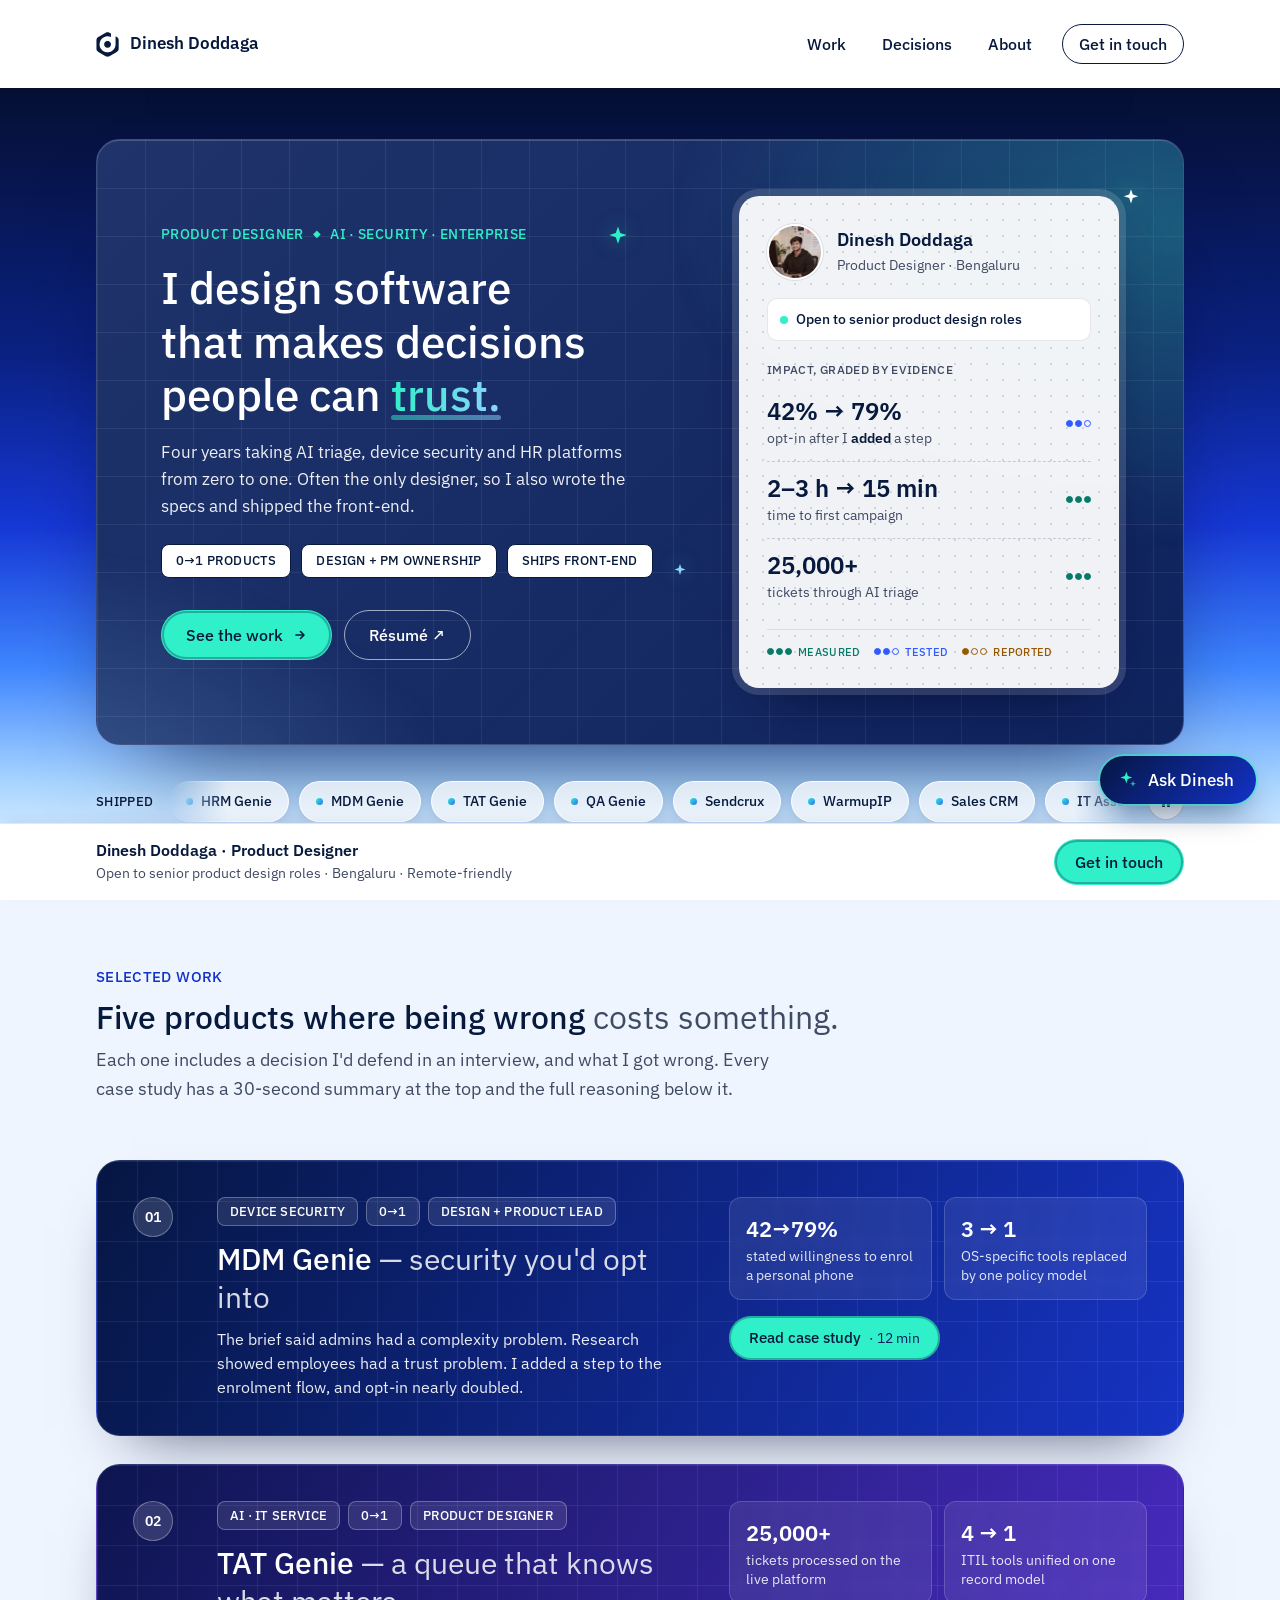
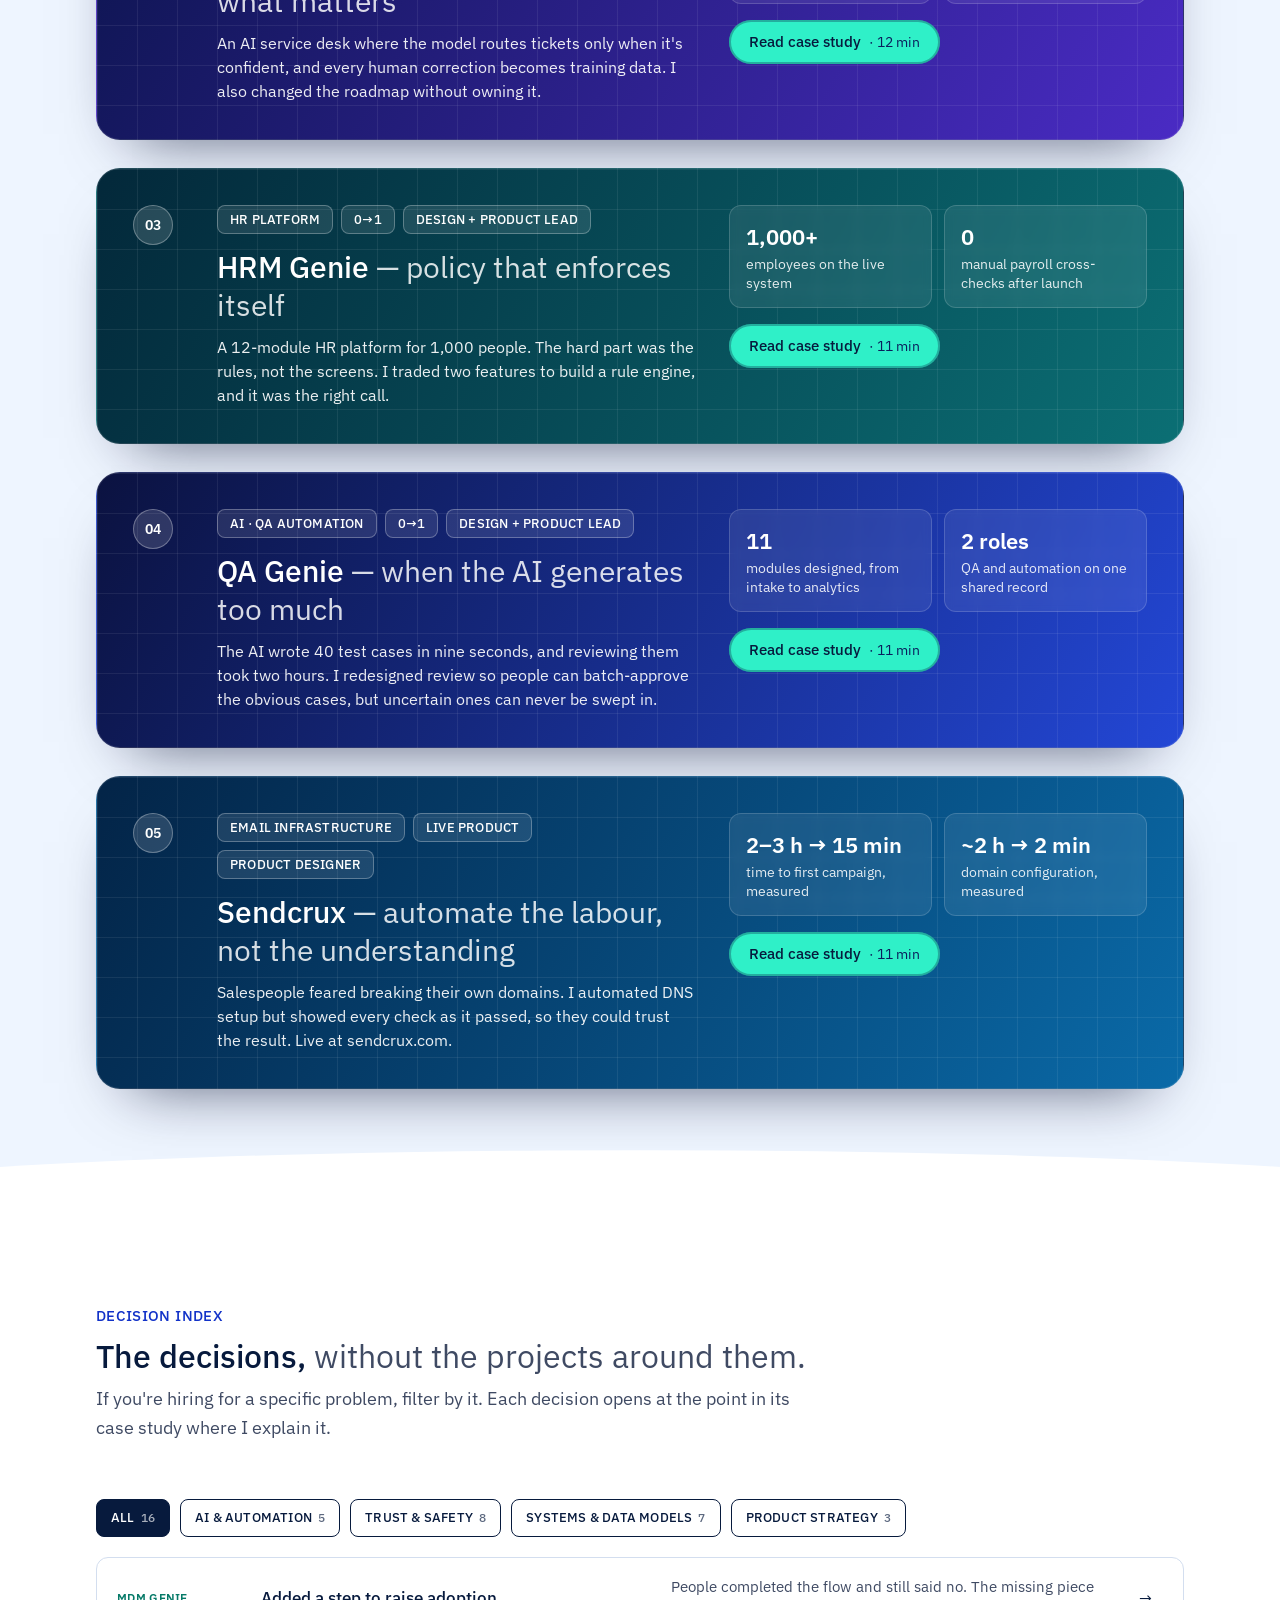
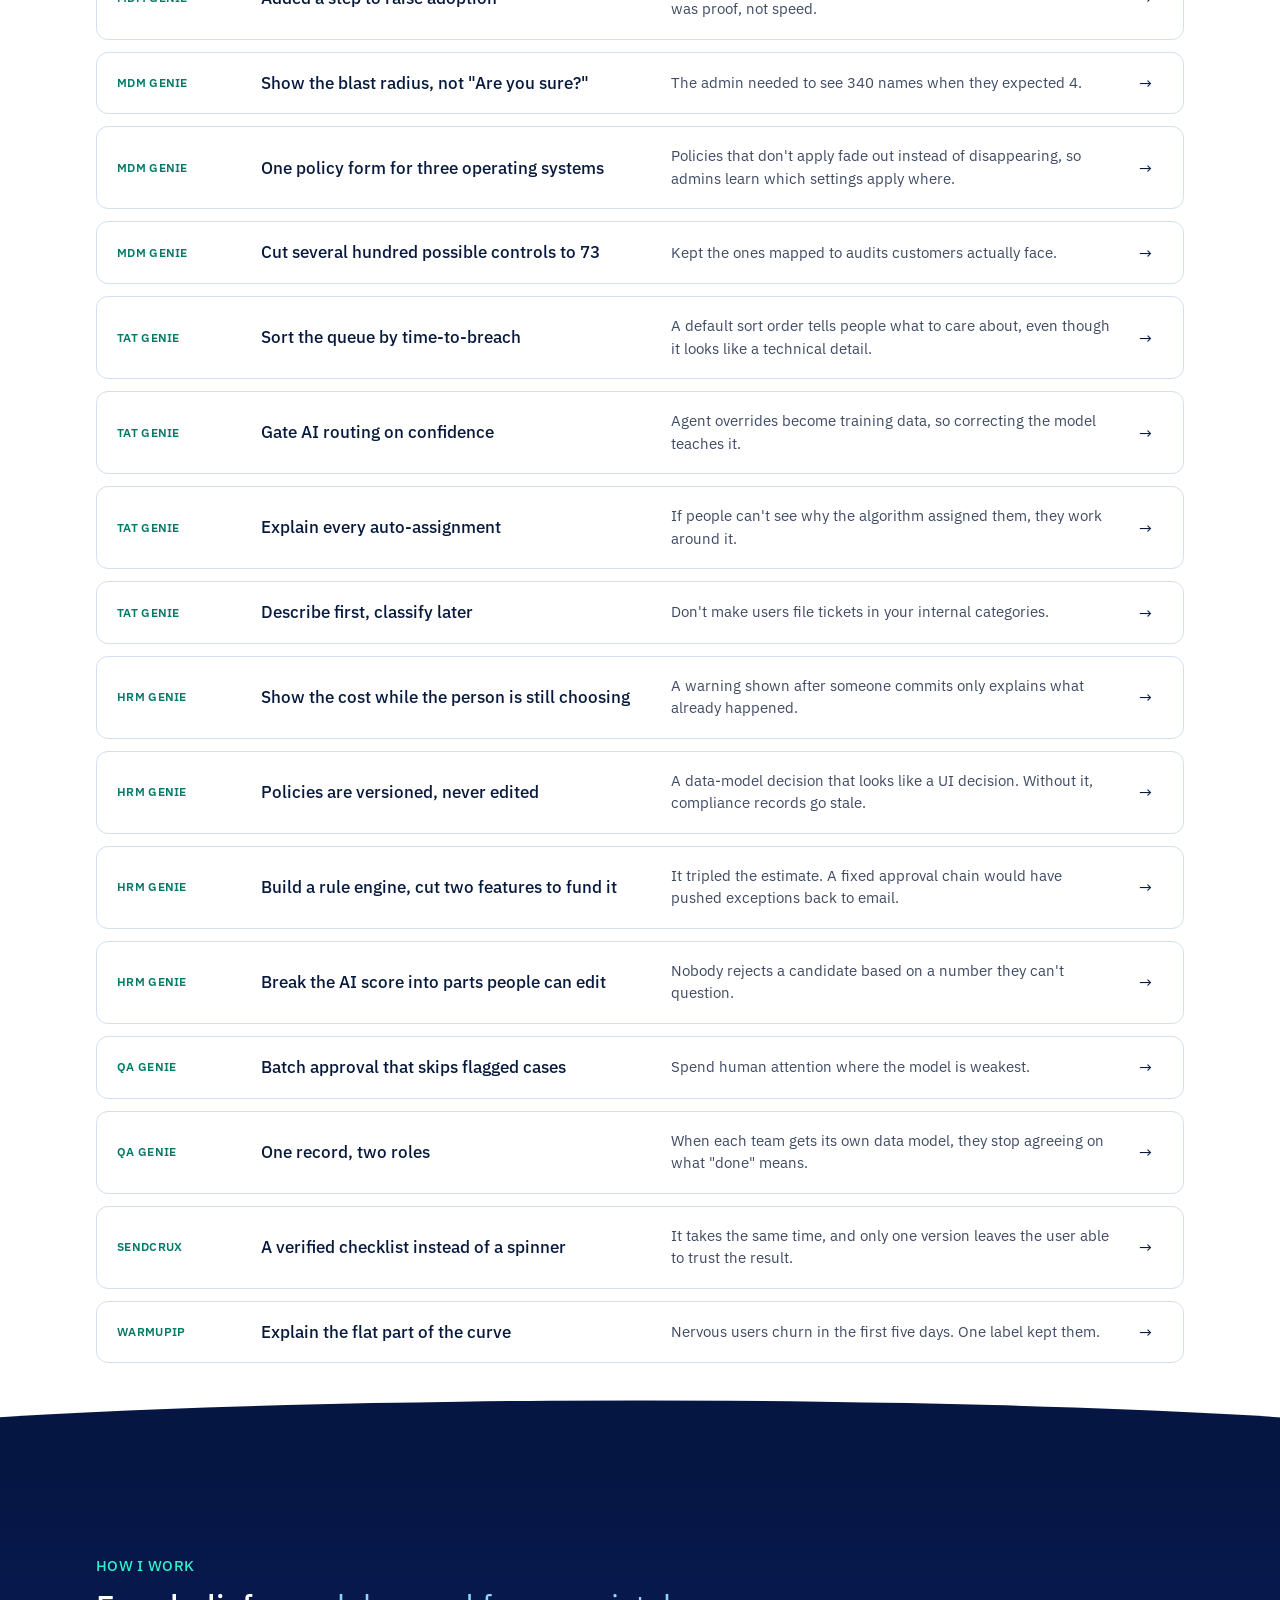
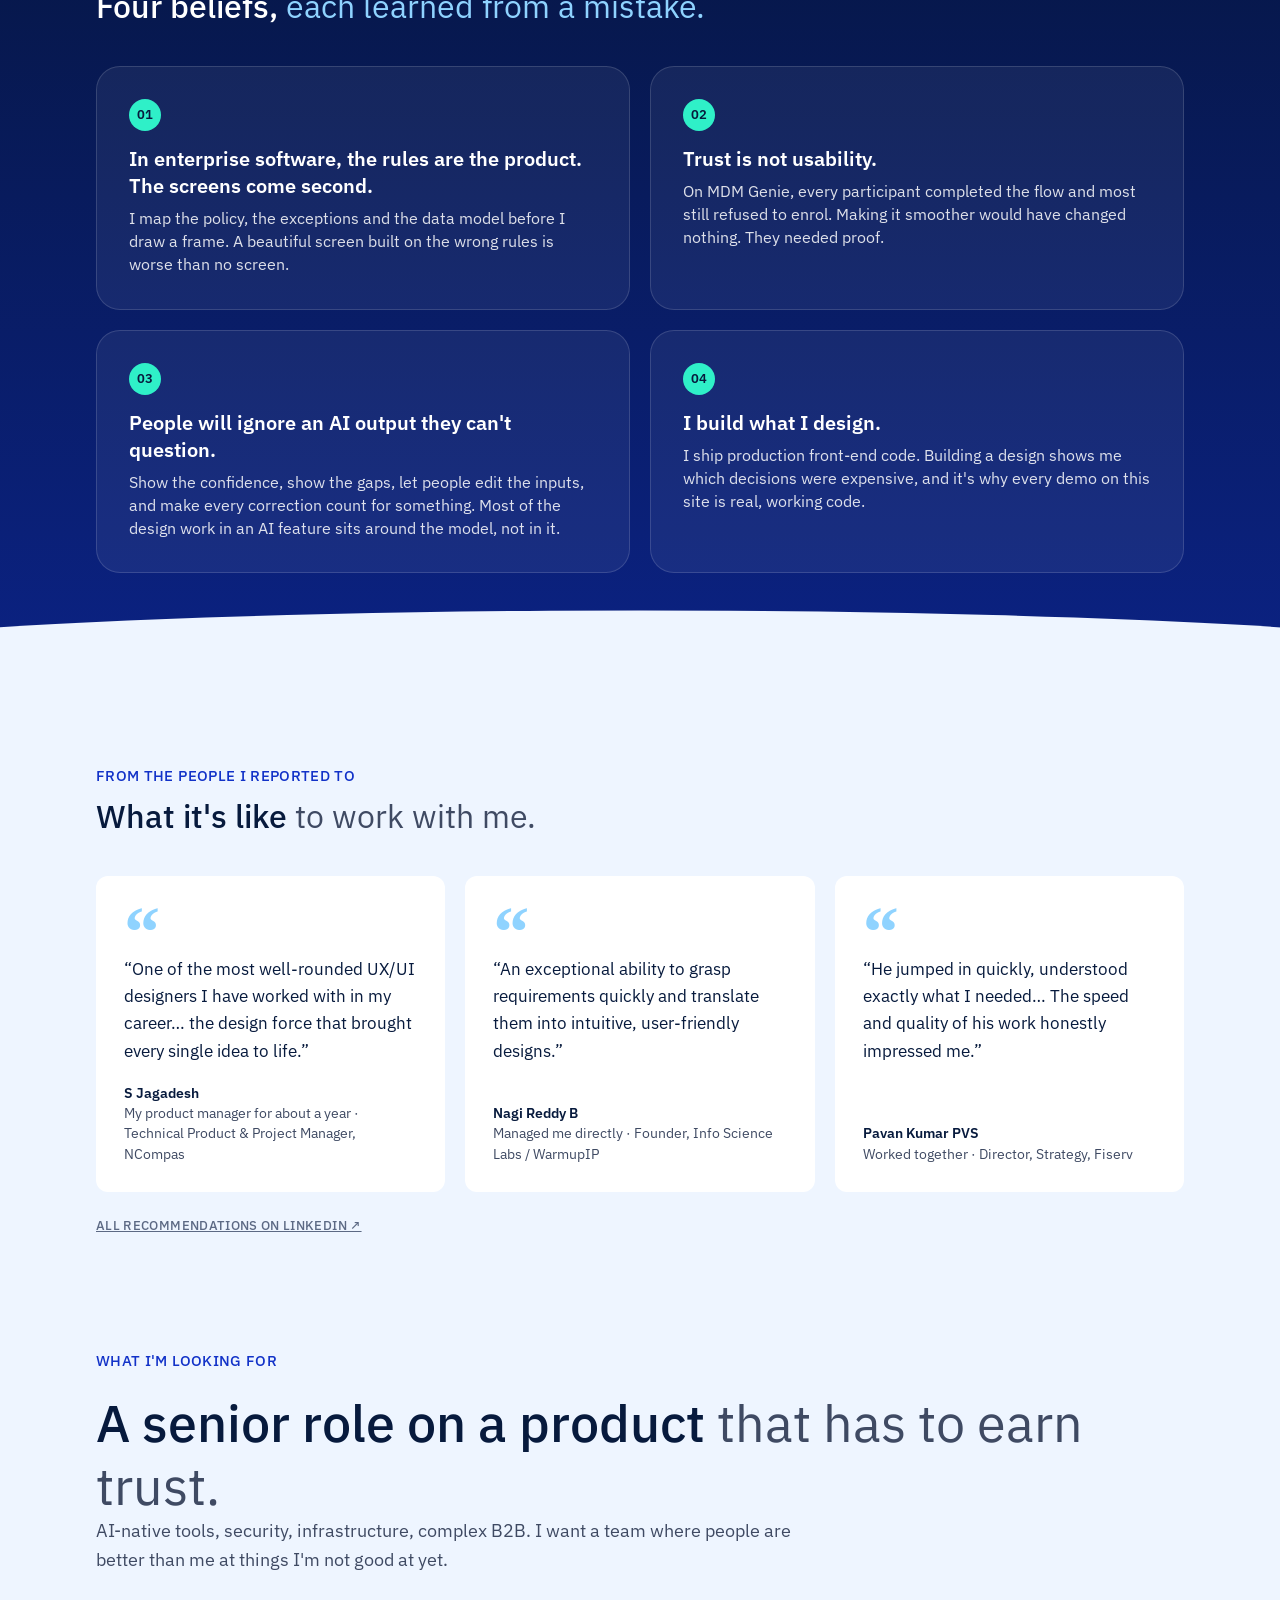
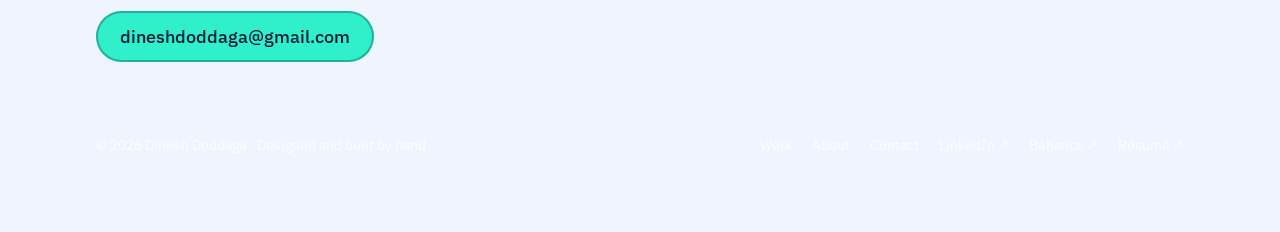
==== commit 2b18c506: "tweak" ====
--- a/index.html
+++ b/index.html
@@ -1,267 +1,398 @@
 <!doctype html>
 <html lang="en" data-brand="d">
+
 <head>
-<meta charset="utf-8">
-<meta name="viewport" content="width=device-width, initial-scale=1, viewport-fit=cover">
-<title>Dinesh Doddaga — Product Designer</title>
-<meta name="description" content="Product designer for software that makes decisions — AI triage, device security, HR policy engines — and the interfaces that let people trust it.">
-<meta property="og:title" content="Dinesh Doddaga — Product Designer">
-<meta property="og:description" content="I design software that makes decisions, and the interfaces that let people trust them.">
-<script>document.documentElement.classList.add('js');(function(){try{var q=new URLSearchParams(location.search).get('brand'),s=sessionStorage;if(q){s.setItem('dd-brand',q);}var b=s.getItem('dd-brand');if(b)document.documentElement.dataset.brand=b;}catch(e){}})();</script>
-<link rel="preconnect" href="https://fonts.googleapis.com"><link rel="preconnect" href="https://fonts.gstatic.com" crossorigin>
-<link href="https://fonts.googleapis.com/css2?family=IBM+Plex+Sans:wght@400;500;600;700&family=IBM+Plex+Mono:wght@400;500&display=swap" rel="stylesheet">
-<link rel="stylesheet" href="assets/styles.css?v=33">
-<link rel="icon" href="data:image/svg+xml,%3Csvg%20xmlns%3D%22http%3A//www.w3.org/2000/svg%22%20viewBox%3D%220%200%2055%2061%22%3E%3Crect%20width%3D%2255%22%20height%3D%2261%22%20rx%3D%2213%22%20fill%3D%22%2308080a%22/%3E%3Cpath%20d%3D%22M35.9272%2030.0833C35.9272%2030.6302%2035.8751%2031.1667%2035.7709%2031.7031C35.6615%2032.2344%2035.5053%2032.7552%2035.297%2033.2552C35.0886%2033.7604%2034.8334%2034.2396%2034.5313%2034.6875C34.2293%2035.1406%2033.8855%2035.5625%2033.5001%2035.9479C33.1147%2036.3281%2032.698%2036.6719%2032.2449%2036.974C31.7918%2037.276%2031.3178%2037.5313%2030.8126%2037.7396C30.3126%2037.9479%2029.7917%2038.1094%2029.2605%2038.2135C28.724%2038.3177%2028.1876%2038.375%2027.6407%2038.375C27.099%2038.375%2026.5574%2038.3177%2026.0261%2038.2135C25.4897%2038.1094%2024.974%2037.9479%2024.4688%2037.7396C23.9688%2037.5313%2023.4897%2037.276%2023.0365%2036.974C22.5834%2036.6719%2022.1667%2036.3281%2021.7813%2035.9479C21.3959%2035.5625%2021.0522%2035.1406%2020.7501%2034.6875C20.448%2034.2396%2020.1928%2033.7604%2019.9845%2033.2552C19.7761%2032.7552%2019.6199%2032.2344%2019.5157%2031.7031C19.4063%2031.1667%2019.3542%2030.6302%2019.3542%2030.0833C19.3542%2029.5417%2019.4063%2029.0052%2019.5157%2028.4688C19.6199%2027.9375%2019.7761%2027.4167%2019.9845%2026.9167C20.1928%2026.4115%2020.448%2025.9323%2020.7501%2025.4844C21.0522%2025.0312%2021.3959%2024.6094%2021.7813%2024.224C22.1667%2023.8438%2022.5834%2023.5%2023.0365%2023.1979C23.4897%2022.8958%2023.9688%2022.6406%2024.4688%2022.4323C24.974%2022.224%2025.4897%2022.0625%2026.0261%2021.9583C26.5574%2021.8542%2027.099%2021.7969%2027.6407%2021.7969C28.1876%2021.7969%2028.724%2021.8542%2029.2605%2021.9583C29.7917%2022.0625%2030.3126%2022.224%2030.8126%2022.4323C31.3178%2022.6406%2031.7918%2022.8958%2032.2449%2023.1979C32.698%2023.5%2033.1147%2023.8438%2033.5001%2024.224C33.8855%2024.6094%2034.2293%2025.0312%2034.5313%2025.4844C34.8334%2025.9323%2035.0886%2026.4115%2035.297%2026.9167C35.5053%2027.4167%2035.6615%2027.9375%2035.7709%2028.4688C35.8751%2029.0052%2035.9272%2029.5417%2035.9272%2030.0833Z%22%20fill%3D%22%23f5f5f6%22/%3E%3Cpath%20d%3D%22M50.1301%2012.052L47.151%2010.3333V30.8124H47.1353C47.1093%2031.5051%2047.0468%2032.1926%2046.9478%2032.8801C46.8489%2033.5676%2046.7135%2034.2447%2046.5416%2034.9166C46.3697%2035.5885%2046.1614%2036.2447%2045.9166%2036.8958C45.677%2037.5468%2045.401%2038.1822%2045.0885%2038.802C44.7812%2039.4218%2044.4374%2040.0208%2044.0624%2040.6041C43.6874%2041.1874%2043.2864%2041.7499%2042.8489%2042.2916C42.4166%2042.828%2041.953%2043.3437%2041.4635%2043.8385C40.9791%2044.328%2040.4635%2044.7916%2039.927%2045.2291C39.3853%2045.6614%2038.828%2046.0676%2038.2447%2046.4478C37.6614%2046.8228%2037.0624%2047.1666%2036.4426%2047.4791C35.8228%2047.7916%2035.1926%2048.0728%2034.5416%2048.3176C33.8958%2048.5624%2033.2343%2048.7708%2032.5676%2048.9426C31.8958%2049.1197%2031.2187%2049.2603%2030.5312%2049.3593C29.8437%2049.4635%2029.1562%2049.5312%2028.4635%2049.5572C27.7708%2049.5885%2027.078%2049.578%2026.3905%2049.5312C25.6978%2049.4895%2025.0103%2049.4062%2024.328%2049.2916C23.6458%2049.1718%2022.9687%2049.0155%2022.302%2048.828C21.6353%2048.6353%2020.9843%2048.4114%2020.3385%2048.151C19.6978%2047.8905%2019.0728%2047.5989%2018.4583%2047.2708C17.8489%2046.9478%2017.2551%2046.5885%2016.6822%2046.1978C16.1093%2045.8072%2015.5572%2045.3905%2015.0312%2044.9374C14.5051%2044.4895%2013.9999%2044.0155%2013.5208%2043.5155C13.0468%2043.0103%2012.5937%2042.4843%2012.1718%2041.9374C11.7499%2041.3853%2011.3593%2040.8124%2010.9999%2040.2239C10.6405%2039.6301%2010.3124%2039.0208%2010.0155%2038.3958C9.71867%2037.7655%209.45825%2037.1249%209.22909%2036.4739C9.00513%2035.8176%208.81242%2035.151%208.65617%2034.4791C8.49992%2033.802%208.38013%2033.1197%208.29679%2032.4322C8.21346%2031.7447%208.16659%2031.0572%208.15617%2030.3645C8.14575%2029.6718%208.17179%2028.9791%208.23429%2028.2864C8.29679%2027.5989%208.39575%2026.9114%208.53638%2026.2343C8.67179%2025.552%208.84367%2024.8853%209.052%2024.2239C9.26034%2023.5624%209.49992%2022.9114%209.78117%2022.276C10.0572%2021.6458%2010.3645%2021.026%2010.7083%2020.4218C11.052%2019.8228%2011.427%2019.2395%2011.8333%2018.677C12.2343%2018.1145%2012.6718%2017.5728%2013.1353%2017.0572C13.5937%2016.5416%2014.0833%2016.052%2014.5989%2015.5885C15.1145%2015.1249%2015.651%2014.6874%2016.2135%2014.2812C16.776%2013.8749%2017.3541%2013.4999%2017.9583%2013.1562C18.5572%2012.8124%2019.177%2012.4999%2019.8124%2012.2239C20.4478%2011.9426%2021.0937%2011.6978%2021.7551%2011.4895C22.4166%2011.2812%2023.0833%2011.1041%2023.7655%2010.9687C24.4426%2010.828%2025.1249%2010.7291%2025.8176%2010.6614C26.5051%2010.5989%2027.1978%2010.5676%2027.8905%2010.578C28.5833%2010.5885%2029.276%2010.6301%2029.9635%2010.7135C30.651%2010.7968%2031.3333%2010.9166%2032.0103%2011.0676C32.6822%2011.2239%2033.3489%2011.4166%2034.0051%2011.6405C34.6614%2011.8645%2035.302%2012.1249%2035.927%2012.4218V3.85409L32.276%201.74471C31.5728%201.33846%2030.828%201.03117%2030.0416%200.822835C29.2551%200.609294%2028.453%200.505127%2027.6405%200.505127C26.828%200.505127%2026.026%200.609294%2025.2447%200.822835C24.4583%201.03117%2023.7135%201.33846%2023.0051%201.74471L5.15617%2012.052C4.44784%2012.4583%203.80721%2012.9478%203.23429%2013.526C2.66138%2014.0989%202.16659%2014.7395%201.76034%2015.4478C1.35409%2016.151%201.04679%2016.8958%200.833252%2017.6822C0.624919%2018.4687%200.520752%2019.2655%200.520752%2020.078V40.6926C0.520752%2041.5051%200.624919%2042.3072%200.833252%2043.0937C1.04679%2043.8801%201.35409%2044.6249%201.76034%2045.328C2.16659%2046.0312%202.66138%2046.6718%203.23429%2047.2499C3.80721%2047.8228%204.44784%2048.3124%205.15617%2048.7187L23.0051%2059.026C23.7135%2059.4322%2024.4583%2059.7447%2025.2447%2059.953C26.026%2060.1614%2026.828%2060.2708%2027.6405%2060.2708C28.453%2060.2708%2029.2551%2060.1614%2030.0416%2059.953C30.828%2059.7447%2031.5728%2059.4322%2032.276%2059.026L50.1301%2048.7187C50.8333%2048.3124%2051.4739%2047.8228%2052.0468%2047.2447C52.6249%2046.6718%2053.1145%2046.0312%2053.5208%2045.328C53.927%2044.6197%2054.2395%2043.8749%2054.4478%2043.0885C54.6562%2042.3072%2054.7655%2041.5051%2054.7655%2040.6926V20.078C54.7655%2019.2655%2054.6562%2018.4687%2054.4478%2017.6822C54.2395%2016.8958%2053.927%2016.151%2053.5208%2015.4478C53.1145%2014.7395%2052.6249%2014.0989%2052.0468%2013.526C51.4739%2012.9478%2050.8333%2012.4583%2050.1301%2012.052Z%22%20fill%3D%22%23f5f5f6%22/%3E%3C/svg%3E">
+  <meta charset="utf-8">
+  <meta name="viewport" content="width=device-width, initial-scale=1, viewport-fit=cover">
+  <title>Dinesh Doddaga — Product Designer</title>
+  <meta name="description"
+    content="Product designer for software that makes decisions — AI triage, device security, HR policy engines — and the interfaces that let people trust it.">
+  <meta property="og:title" content="Dinesh Doddaga — Product Designer">
+  <meta property="og:description"
+    content="I design software that makes decisions, and the interfaces that let people trust them.">
+  <script>document.documentElement.classList.add('js'); (function () { try { var q = new URLSearchParams(location.search).get('brand'), s = sessionStorage; if (q) { s.setItem('dd-brand', q); } var b = s.getItem('dd-brand'); if (b) document.documentElement.dataset.brand = b; } catch (e) { } })();</script>
+  <link rel="preconnect" href="https://fonts.googleapis.com">
+  <link rel="preconnect" href="https://fonts.gstatic.com" crossorigin>
+  <link
+    href="https://fonts.googleapis.com/css2?family=IBM+Plex+Sans:wght@400;500;600;700&family=IBM+Plex+Mono:wght@400;500&display=swap"
+    rel="stylesheet">
+  <link rel="stylesheet" href="assets/styles.css?v=33">
+  <link rel="icon"
+    href="data:image/svg+xml,%3Csvg%20xmlns%3D%22http%3A//www.w3.org/2000/svg%22%20viewBox%3D%220%200%2055%2061%22%3E%3Crect%20width%3D%2255%22%20height%3D%2261%22%20rx%3D%2213%22%20fill%3D%22%2308080a%22/%3E%3Cpath%20d%3D%22M35.9272%2030.0833C35.9272%2030.6302%2035.8751%2031.1667%2035.7709%2031.7031C35.6615%2032.2344%2035.5053%2032.7552%2035.297%2033.2552C35.0886%2033.7604%2034.8334%2034.2396%2034.5313%2034.6875C34.2293%2035.1406%2033.8855%2035.5625%2033.5001%2035.9479C33.1147%2036.3281%2032.698%2036.6719%2032.2449%2036.974C31.7918%2037.276%2031.3178%2037.5313%2030.8126%2037.7396C30.3126%2037.9479%2029.7917%2038.1094%2029.2605%2038.2135C28.724%2038.3177%2028.1876%2038.375%2027.6407%2038.375C27.099%2038.375%2026.5574%2038.3177%2026.0261%2038.2135C25.4897%2038.1094%2024.974%2037.9479%2024.4688%2037.7396C23.9688%2037.5313%2023.4897%2037.276%2023.0365%2036.974C22.5834%2036.6719%2022.1667%2036.3281%2021.7813%2035.9479C21.3959%2035.5625%2021.0522%2035.1406%2020.7501%2034.6875C20.448%2034.2396%2020.1928%2033.7604%2019.9845%2033.2552C19.7761%2032.7552%2019.6199%2032.2344%2019.5157%2031.7031C19.4063%2031.1667%2019.3542%2030.6302%2019.3542%2030.0833C19.3542%2029.5417%2019.4063%2029.0052%2019.5157%2028.4688C19.6199%2027.9375%2019.7761%2027.4167%2019.9845%2026.9167C20.1928%2026.4115%2020.448%2025.9323%2020.7501%2025.4844C21.0522%2025.0312%2021.3959%2024.6094%2021.7813%2024.224C22.1667%2023.8438%2022.5834%2023.5%2023.0365%2023.1979C23.4897%2022.8958%2023.9688%2022.6406%2024.4688%2022.4323C24.974%2022.224%2025.4897%2022.0625%2026.0261%2021.9583C26.5574%2021.8542%2027.099%2021.7969%2027.6407%2021.7969C28.1876%2021.7969%2028.724%2021.8542%2029.2605%2021.9583C29.7917%2022.0625%2030.3126%2022.224%2030.8126%2022.4323C31.3178%2022.6406%2031.7918%2022.8958%2032.2449%2023.1979C32.698%2023.5%2033.1147%2023.8438%2033.5001%2024.224C33.8855%2024.6094%2034.2293%2025.0312%2034.5313%2025.4844C34.8334%2025.9323%2035.0886%2026.4115%2035.297%2026.9167C35.5053%2027.4167%2035.6615%2027.9375%2035.7709%2028.4688C35.8751%2029.0052%2035.9272%2029.5417%2035.9272%2030.0833Z%22%20fill%3D%22%23f5f5f6%22/%3E%3Cpath%20d%3D%22M50.1301%2012.052L47.151%2010.3333V30.8124H47.1353C47.1093%2031.5051%2047.0468%2032.1926%2046.9478%2032.8801C46.8489%2033.5676%2046.7135%2034.2447%2046.5416%2034.9166C46.3697%2035.5885%2046.1614%2036.2447%2045.9166%2036.8958C45.677%2037.5468%2045.401%2038.1822%2045.0885%2038.802C44.7812%2039.4218%2044.4374%2040.0208%2044.0624%2040.6041C43.6874%2041.1874%2043.2864%2041.7499%2042.8489%2042.2916C42.4166%2042.828%2041.953%2043.3437%2041.4635%2043.8385C40.9791%2044.328%2040.4635%2044.7916%2039.927%2045.2291C39.3853%2045.6614%2038.828%2046.0676%2038.2447%2046.4478C37.6614%2046.8228%2037.0624%2047.1666%2036.4426%2047.4791C35.8228%2047.7916%2035.1926%2048.0728%2034.5416%2048.3176C33.8958%2048.5624%2033.2343%2048.7708%2032.5676%2048.9426C31.8958%2049.1197%2031.2187%2049.2603%2030.5312%2049.3593C29.8437%2049.4635%2029.1562%2049.5312%2028.4635%2049.5572C27.7708%2049.5885%2027.078%2049.578%2026.3905%2049.5312C25.6978%2049.4895%2025.0103%2049.4062%2024.328%2049.2916C23.6458%2049.1718%2022.9687%2049.0155%2022.302%2048.828C21.6353%2048.6353%2020.9843%2048.4114%2020.3385%2048.151C19.6978%2047.8905%2019.0728%2047.5989%2018.4583%2047.2708C17.8489%2046.9478%2017.2551%2046.5885%2016.6822%2046.1978C16.1093%2045.8072%2015.5572%2045.3905%2015.0312%2044.9374C14.5051%2044.4895%2013.9999%2044.0155%2013.5208%2043.5155C13.0468%2043.0103%2012.5937%2042.4843%2012.1718%2041.9374C11.7499%2041.3853%2011.3593%2040.8124%2010.9999%2040.2239C10.6405%2039.6301%2010.3124%2039.0208%2010.0155%2038.3958C9.71867%2037.7655%209.45825%2037.1249%209.22909%2036.4739C9.00513%2035.8176%208.81242%2035.151%208.65617%2034.4791C8.49992%2033.802%208.38013%2033.1197%208.29679%2032.4322C8.21346%2031.7447%208.16659%2031.0572%208.15617%2030.3645C8.14575%2029.6718%208.17179%2028.9791%208.23429%2028.2864C8.29679%2027.5989%208.39575%2026.9114%208.53638%2026.2343C8.67179%2025.552%208.84367%2024.8853%209.052%2024.2239C9.26034%2023.5624%209.49992%2022.9114%209.78117%2022.276C10.0572%2021.6458%2010.3645%2021.026%2010.7083%2020.4218C11.052%2019.8228%2011.427%2019.2395%2011.8333%2018.677C12.2343%2018.1145%2012.6718%2017.5728%2013.1353%2017.0572C13.5937%2016.5416%2014.0833%2016.052%2014.5989%2015.5885C15.1145%2015.1249%2015.651%2014.6874%2016.2135%2014.2812C16.776%2013.8749%2017.3541%2013.4999%2017.9583%2013.1562C18.5572%2012.8124%2019.177%2012.4999%2019.8124%2012.2239C20.4478%2011.9426%2021.0937%2011.6978%2021.7551%2011.4895C22.4166%2011.2812%2023.0833%2011.1041%2023.7655%2010.9687C24.4426%2010.828%2025.1249%2010.7291%2025.8176%2010.6614C26.5051%2010.5989%2027.1978%2010.5676%2027.8905%2010.578C28.5833%2010.5885%2029.276%2010.6301%2029.9635%2010.7135C30.651%2010.7968%2031.3333%2010.9166%2032.0103%2011.0676C32.6822%2011.2239%2033.3489%2011.4166%2034.0051%2011.6405C34.6614%2011.8645%2035.302%2012.1249%2035.927%2012.4218V3.85409L32.276%201.74471C31.5728%201.33846%2030.828%201.03117%2030.0416%200.822835C29.2551%200.609294%2028.453%200.505127%2027.6405%200.505127C26.828%200.505127%2026.026%200.609294%2025.2447%200.822835C24.4583%201.03117%2023.7135%201.33846%2023.0051%201.74471L5.15617%2012.052C4.44784%2012.4583%203.80721%2012.9478%203.23429%2013.526C2.66138%2014.0989%202.16659%2014.7395%201.76034%2015.4478C1.35409%2016.151%201.04679%2016.8958%200.833252%2017.6822C0.624919%2018.4687%200.520752%2019.2655%200.520752%2020.078V40.6926C0.520752%2041.5051%200.624919%2042.3072%200.833252%2043.0937C1.04679%2043.8801%201.35409%2044.6249%201.76034%2045.328C2.16659%2046.0312%202.66138%2046.6718%203.23429%2047.2499C3.80721%2047.8228%204.44784%2048.3124%205.15617%2048.7187L23.0051%2059.026C23.7135%2059.4322%2024.4583%2059.7447%2025.2447%2059.953C26.026%2060.1614%2026.828%2060.2708%2027.6405%2060.2708C28.453%2060.2708%2029.2551%2060.1614%2030.0416%2059.953C30.828%2059.7447%2031.5728%2059.4322%2032.276%2059.026L50.1301%2048.7187C50.8333%2048.3124%2051.4739%2047.8228%2052.0468%2047.2447C52.6249%2046.6718%2053.1145%2046.0312%2053.5208%2045.328C53.927%2044.6197%2054.2395%2043.8749%2054.4478%2043.0885C54.6562%2042.3072%2054.7655%2041.5051%2054.7655%2040.6926V20.078C54.7655%2019.2655%2054.6562%2018.4687%2054.4478%2017.6822C54.2395%2016.8958%2053.927%2016.151%2053.5208%2015.4478C53.1145%2014.7395%2052.6249%2014.0989%2052.0468%2013.526C51.4739%2012.9478%2050.8333%2012.4583%2050.1301%2012.052Z%22%20fill%3D%22%23f5f5f6%22/%3E%3C/svg%3E">
 </head>
+
 <body>
-<a class="skip" href="#main">Skip to content</a>
-
-<nav class="nav" aria-label="Primary">
-  <div class="wrap nav-in">
-    <a class="brand" href="index.html"><span class="brand-mark" aria-hidden="true"><svg class="logo-mark" viewBox="0 0 55 61" fill="none" xmlns="http://www.w3.org/2000/svg" aria-hidden="true"><path d="M35.9272 30.0833C35.9272 30.6302 35.8751 31.1667 35.7709 31.7031C35.6615 32.2344 35.5053 32.7552 35.297 33.2552C35.0886 33.7604 34.8334 34.2396 34.5313 34.6875C34.2293 35.1406 33.8855 35.5625 33.5001 35.9479C33.1147 36.3281 32.698 36.6719 32.2449 36.974C31.7918 37.276 31.3178 37.5313 30.8126 37.7396C30.3126 37.9479 29.7917 38.1094 29.2605 38.2135C28.724 38.3177 28.1876 38.375 27.6407 38.375C27.099 38.375 26.5574 38.3177 26.0261 38.2135C25.4897 38.1094 24.974 37.9479 24.4688 37.7396C23.9688 37.5313 23.4897 37.276 23.0365 36.974C22.5834 36.6719 22.1667 36.3281 21.7813 35.9479C21.3959 35.5625 21.0522 35.1406 20.7501 34.6875C20.448 34.2396 20.1928 33.7604 19.9845 33.2552C19.7761 32.7552 19.6199 32.2344 19.5157 31.7031C19.4063 31.1667 19.3542 30.6302 19.3542 30.0833C19.3542 29.5417 19.4063 29.0052 19.5157 28.4688C19.6199 27.9375 19.7761 27.4167 19.9845 26.9167C20.1928 26.4115 20.448 25.9323 20.7501 25.4844C21.0522 25.0312 21.3959 24.6094 21.7813 24.224C22.1667 23.8438 22.5834 23.5 23.0365 23.1979C23.4897 22.8958 23.9688 22.6406 24.4688 22.4323C24.974 22.224 25.4897 22.0625 26.0261 21.9583C26.5574 21.8542 27.099 21.7969 27.6407 21.7969C28.1876 21.7969 28.724 21.8542 29.2605 21.9583C29.7917 22.0625 30.3126 22.224 30.8126 22.4323C31.3178 22.6406 31.7918 22.8958 32.2449 23.1979C32.698 23.5 33.1147 23.8438 33.5001 24.224C33.8855 24.6094 34.2293 25.0312 34.5313 25.4844C34.8334 25.9323 35.0886 26.4115 35.297 26.9167C35.5053 27.4167 35.6615 27.9375 35.7709 28.4688C35.8751 29.0052 35.9272 29.5417 35.9272 30.0833Z" fill="currentColor"/><path d="M50.1301 12.052L47.151 10.3333V30.8124H47.1353C47.1093 31.5051 47.0468 32.1926 46.9478 32.8801C46.8489 33.5676 46.7135 34.2447 46.5416 34.9166C46.3697 35.5885 46.1614 36.2447 45.9166 36.8958C45.677 37.5468 45.401 38.1822 45.0885 38.802C44.7812 39.4218 44.4374 40.0208 44.0624 40.6041C43.6874 41.1874 43.2864 41.7499 42.8489 42.2916C42.4166 42.828 41.953 43.3437 41.4635 43.8385C40.9791 44.328 40.4635 44.7916 39.927 45.2291C39.3853 45.6614 38.828 46.0676 38.2447 46.4478C37.6614 46.8228 37.0624 47.1666 36.4426 47.4791C35.8228 47.7916 35.1926 48.0728 34.5416 48.3176C33.8958 48.5624 33.2343 48.7708 32.5676 48.9426C31.8958 49.1197 31.2187 49.2603 30.5312 49.3593C29.8437 49.4635 29.1562 49.5312 28.4635 49.5572C27.7708 49.5885 27.078 49.578 26.3905 49.5312C25.6978 49.4895 25.0103 49.4062 24.328 49.2916C23.6458 49.1718 22.9687 49.0155 22.302 48.828C21.6353 48.6353 20.9843 48.4114 20.3385 48.151C19.6978 47.8905 19.0728 47.5989 18.4583 47.2708C17.8489 46.9478 17.2551 46.5885 16.6822 46.1978C16.1093 45.8072 15.5572 45.3905 15.0312 44.9374C14.5051 44.4895 13.9999 44.0155 13.5208 43.5155C13.0468 43.0103 12.5937 42.4843 12.1718 41.9374C11.7499 41.3853 11.3593 40.8124 10.9999 40.2239C10.6405 39.6301 10.3124 39.0208 10.0155 38.3958C9.71867 37.7655 9.45825 37.1249 9.22909 36.4739C9.00513 35.8176 8.81242 35.151 8.65617 34.4791C8.49992 33.802 8.38013 33.1197 8.29679 32.4322C8.21346 31.7447 8.16659 31.0572 8.15617 30.3645C8.14575 29.6718 8.17179 28.9791 8.23429 28.2864C8.29679 27.5989 8.39575 26.9114 8.53638 26.2343C8.67179 25.552 8.84367 24.8853 9.052 24.2239C9.26034 23.5624 9.49992 22.9114 9.78117 22.276C10.0572 21.6458 10.3645 21.026 10.7083 20.4218C11.052 19.8228 11.427 19.2395 11.8333 18.677C12.2343 18.1145 12.6718 17.5728 13.1353 17.0572C13.5937 16.5416 14.0833 16.052 14.5989 15.5885C15.1145 15.1249 15.651 14.6874 16.2135 14.2812C16.776 13.8749 17.3541 13.4999 17.9583 13.1562C18.5572 12.8124 19.177 12.4999 19.8124 12.2239C20.4478 11.9426 21.0937 11.6978 21.7551 11.4895C22.4166 11.2812 23.0833 11.1041 23.7655 10.9687C24.4426 10.828 25.1249 10.7291 25.8176 10.6614C26.5051 10.5989 27.1978 10.5676 27.8905 10.578C28.5833 10.5885 29.276 10.6301 29.9635 10.7135C30.651 10.7968 31.3333 10.9166 32.0103 11.0676C32.6822 11.2239 33.3489 11.4166 34.0051 11.6405C34.6614 11.8645 35.302 12.1249 35.927 12.4218V3.85409L32.276 1.74471C31.5728 1.33846 30.828 1.03117 30.0416 0.822835C29.2551 0.609294 28.453 0.505127 27.6405 0.505127C26.828 0.505127 26.026 0.609294 25.2447 0.822835C24.4583 1.03117 23.7135 1.33846 23.0051 1.74471L5.15617 12.052C4.44784 12.4583 3.80721 12.9478 3.23429 13.526C2.66138 14.0989 2.16659 14.7395 1.76034 15.4478C1.35409 16.151 1.04679 16.8958 0.833252 17.6822C0.624919 18.4687 0.520752 19.2655 0.520752 20.078V40.6926C0.520752 41.5051 0.624919 42.3072 0.833252 43.0937C1.04679 43.8801 1.35409 44.6249 1.76034 45.328C2.16659 46.0312 2.66138 46.6718 3.23429 47.2499C3.80721 47.8228 4.44784 48.3124 5.15617 48.7187L23.0051 59.026C23.7135 59.4322 24.4583 59.7447 25.2447 59.953C26.026 60.1614 26.828 60.2708 27.6405 60.2708C28.453 60.2708 29.2551 60.1614 30.0416 59.953C30.828 59.7447 31.5728 59.4322 32.276 59.026L50.1301 48.7187C50.8333 48.3124 51.4739 47.8228 52.0468 47.2447C52.6249 46.6718 53.1145 46.0312 53.5208 45.328C53.927 44.6197 54.2395 43.8749 54.4478 43.0885C54.6562 42.3072 54.7655 41.5051 54.7655 40.6926V20.078C54.7655 19.2655 54.6562 18.4687 54.4478 17.6822C54.2395 16.8958 53.927 16.151 53.5208 15.4478C53.1145 14.7395 52.6249 14.0989 52.0468 13.526C51.4739 12.9478 50.8333 12.4583 50.1301 12.052Z" fill="currentColor"/></svg></span>Dinesh Doddaga</a>
-    <div class="nav-links">
-      <a href="#work">Work</a>
-      <a href="#decisions">Decisions</a>
-      <a href="about.html">About</a>
-      <a class="cta" href="contact.html">Get in touch</a>
-      
+  <a class="skip" href="#main">Skip to content</a>
+
+  <nav class="nav" aria-label="Primary">
+    <div class="wrap nav-in">
+      <a class="brand" href="index.html"><span class="brand-mark" aria-hidden="true"><svg class="logo-mark"
+            viewBox="0 0 55 61" fill="none" xmlns="http://www.w3.org/2000/svg" aria-hidden="true">
+            <path
+              d="M35.9272 30.0833C35.9272 30.6302 35.8751 31.1667 35.7709 31.7031C35.6615 32.2344 35.5053 32.7552 35.297 33.2552C35.0886 33.7604 34.8334 34.2396 34.5313 34.6875C34.2293 35.1406 33.8855 35.5625 33.5001 35.9479C33.1147 36.3281 32.698 36.6719 32.2449 36.974C31.7918 37.276 31.3178 37.5313 30.8126 37.7396C30.3126 37.9479 29.7917 38.1094 29.2605 38.2135C28.724 38.3177 28.1876 38.375 27.6407 38.375C27.099 38.375 26.5574 38.3177 26.0261 38.2135C25.4897 38.1094 24.974 37.9479 24.4688 37.7396C23.9688 37.5313 23.4897 37.276 23.0365 36.974C22.5834 36.6719 22.1667 36.3281 21.7813 35.9479C21.3959 35.5625 21.0522 35.1406 20.7501 34.6875C20.448 34.2396 20.1928 33.7604 19.9845 33.2552C19.7761 32.7552 19.6199 32.2344 19.5157 31.7031C19.4063 31.1667 19.3542 30.6302 19.3542 30.0833C19.3542 29.5417 19.4063 29.0052 19.5157 28.4688C19.6199 27.9375 19.7761 27.4167 19.9845 26.9167C20.1928 26.4115 20.448 25.9323 20.7501 25.4844C21.0522 25.0312 21.3959 24.6094 21.7813 24.224C22.1667 23.8438 22.5834 23.5 23.0365 23.1979C23.4897 22.8958 23.9688 22.6406 24.4688 22.4323C24.974 22.224 25.4897 22.0625 26.0261 21.9583C26.5574 21.8542 27.099 21.7969 27.6407 21.7969C28.1876 21.7969 28.724 21.8542 29.2605 21.9583C29.7917 22.0625 30.3126 22.224 30.8126 22.4323C31.3178 22.6406 31.7918 22.8958 32.2449 23.1979C32.698 23.5 33.1147 23.8438 33.5001 24.224C33.8855 24.6094 34.2293 25.0312 34.5313 25.4844C34.8334 25.9323 35.0886 26.4115 35.297 26.9167C35.5053 27.4167 35.6615 27.9375 35.7709 28.4688C35.8751 29.0052 35.9272 29.5417 35.9272 30.0833Z"
+              fill="currentColor" />
+            <path
+              d="M50.1301 12.052L47.151 10.3333V30.8124H47.1353C47.1093 31.5051 47.0468 32.1926 46.9478 32.8801C46.8489 33.5676 46.7135 34.2447 46.5416 34.9166C46.3697 35.5885 46.1614 36.2447 45.9166 36.8958C45.677 37.5468 45.401 38.1822 45.0885 38.802C44.7812 39.4218 44.4374 40.0208 44.0624 40.6041C43.6874 41.1874 43.2864 41.7499 42.8489 42.2916C42.4166 42.828 41.953 43.3437 41.4635 43.8385C40.9791 44.328 40.4635 44.7916 39.927 45.2291C39.3853 45.6614 38.828 46.0676 38.2447 46.4478C37.6614 46.8228 37.0624 47.1666 36.4426 47.4791C35.8228 47.7916 35.1926 48.0728 34.5416 48.3176C33.8958 48.5624 33.2343 48.7708 32.5676 48.9426C31.8958 49.1197 31.2187 49.2603 30.5312 49.3593C29.8437 49.4635 29.1562 49.5312 28.4635 49.5572C27.7708 49.5885 27.078 49.578 26.3905 49.5312C25.6978 49.4895 25.0103 49.4062 24.328 49.2916C23.6458 49.1718 22.9687 49.0155 22.302 48.828C21.6353 48.6353 20.9843 48.4114 20.3385 48.151C19.6978 47.8905 19.0728 47.5989 18.4583 47.2708C17.8489 46.9478 17.2551 46.5885 16.6822 46.1978C16.1093 45.8072 15.5572 45.3905 15.0312 44.9374C14.5051 44.4895 13.9999 44.0155 13.5208 43.5155C13.0468 43.0103 12.5937 42.4843 12.1718 41.9374C11.7499 41.3853 11.3593 40.8124 10.9999 40.2239C10.6405 39.6301 10.3124 39.0208 10.0155 38.3958C9.71867 37.7655 9.45825 37.1249 9.22909 36.4739C9.00513 35.8176 8.81242 35.151 8.65617 34.4791C8.49992 33.802 8.38013 33.1197 8.29679 32.4322C8.21346 31.7447 8.16659 31.0572 8.15617 30.3645C8.14575 29.6718 8.17179 28.9791 8.23429 28.2864C8.29679 27.5989 8.39575 26.9114 8.53638 26.2343C8.67179 25.552 8.84367 24.8853 9.052 24.2239C9.26034 23.5624 9.49992 22.9114 9.78117 22.276C10.0572 21.6458 10.3645 21.026 10.7083 20.4218C11.052 19.8228 11.427 19.2395 11.8333 18.677C12.2343 18.1145 12.6718 17.5728 13.1353 17.0572C13.5937 16.5416 14.0833 16.052 14.5989 15.5885C15.1145 15.1249 15.651 14.6874 16.2135 14.2812C16.776 13.8749 17.3541 13.4999 17.9583 13.1562C18.5572 12.8124 19.177 12.4999 19.8124 12.2239C20.4478 11.9426 21.0937 11.6978 21.7551 11.4895C22.4166 11.2812 23.0833 11.1041 23.7655 10.9687C24.4426 10.828 25.1249 10.7291 25.8176 10.6614C26.5051 10.5989 27.1978 10.5676 27.8905 10.578C28.5833 10.5885 29.276 10.6301 29.9635 10.7135C30.651 10.7968 31.3333 10.9166 32.0103 11.0676C32.6822 11.2239 33.3489 11.4166 34.0051 11.6405C34.6614 11.8645 35.302 12.1249 35.927 12.4218V3.85409L32.276 1.74471C31.5728 1.33846 30.828 1.03117 30.0416 0.822835C29.2551 0.609294 28.453 0.505127 27.6405 0.505127C26.828 0.505127 26.026 0.609294 25.2447 0.822835C24.4583 1.03117 23.7135 1.33846 23.0051 1.74471L5.15617 12.052C4.44784 12.4583 3.80721 12.9478 3.23429 13.526C2.66138 14.0989 2.16659 14.7395 1.76034 15.4478C1.35409 16.151 1.04679 16.8958 0.833252 17.6822C0.624919 18.4687 0.520752 19.2655 0.520752 20.078V40.6926C0.520752 41.5051 0.624919 42.3072 0.833252 43.0937C1.04679 43.8801 1.35409 44.6249 1.76034 45.328C2.16659 46.0312 2.66138 46.6718 3.23429 47.2499C3.80721 47.8228 4.44784 48.3124 5.15617 48.7187L23.0051 59.026C23.7135 59.4322 24.4583 59.7447 25.2447 59.953C26.026 60.1614 26.828 60.2708 27.6405 60.2708C28.453 60.2708 29.2551 60.1614 30.0416 59.953C30.828 59.7447 31.5728 59.4322 32.276 59.026L50.1301 48.7187C50.8333 48.3124 51.4739 47.8228 52.0468 47.2447C52.6249 46.6718 53.1145 46.0312 53.5208 45.328C53.927 44.6197 54.2395 43.8749 54.4478 43.0885C54.6562 42.3072 54.7655 41.5051 54.7655 40.6926V20.078C54.7655 19.2655 54.6562 18.4687 54.4478 17.6822C54.2395 16.8958 53.927 16.151 53.5208 15.4478C53.1145 14.7395 52.6249 14.0989 52.0468 13.526C51.4739 12.9478 50.8333 12.4583 50.1301 12.052Z"
+              fill="currentColor" />
+          </svg></span>Dinesh Doddaga</a>
+      <div class="nav-links">
+        <a href="#work">Work</a>
+        <a href="#decisions">Decisions</a>
+        <a href="about.html">About</a>
+        <a class="cta" href="contact.html">Get in touch</a>
+
+      </div>
+    </div>
+  </nav>
+
+  <main id="main">
+
+    <!-- ============ HERO: one message left, one focused card right ============ -->
+    <header class="hero hero-dawn">
+      <div class="wrap">
+        <div class="hero-card hero-split">
+          <span class="spark s1" aria-hidden="true"><svg viewBox="0 0 24 24" fill="currentColor">
+              <path d="M12 1.5l2.4 7.1L21.5 11l-7.1 2.4L12 20.5l-2.4-7.1L2.5 11l7.1-2.4z" />
+            </svg></span><span class="spark s2" aria-hidden="true"><svg viewBox="0 0 24 24" fill="currentColor">
+              <path d="M12 1.5l2.4 7.1L21.5 11l-7.1 2.4L12 20.5l-2.4-7.1L2.5 11l7.1-2.4z" />
+            </svg></span><span class="spark s3" aria-hidden="true"><svg viewBox="0 0 24 24" fill="currentColor">
+              <path d="M12 1.5l2.4 7.1L21.5 11l-7.1 2.4L12 20.5l-2.4-7.1L2.5 11l7.1-2.4z" />
+            </svg></span>
+          <div class="hero-copy">
+            <p class="hero-eyebrow">Product Designer <span aria-hidden="true">◆</span> AI · Security · Enterprise</p>
+            <h1 class="hero-title">I design software that makes decisions people can <span class="hl">trust.</span></h1>
+            <p class="hero-sub">Four years taking AI triage, device security and HR platforms from zero to one. Often
+              the only designer, so I also wrote the specs and shipped the front-end.</p>
+            <div class="hero-chips"><span class="chip">0→1 products</span><span class="chip">Design + PM
+                ownership</span><span class="chip">Ships front-end</span></div>
+            <div class="links-row">
+              <a class="btn primary" href="#work">See the work <svg width="14" height="14" viewBox="0 0 14 14"
+                  fill="none" stroke="currentColor" stroke-width="1.6" stroke-linecap="round" stroke-linejoin="round">
+                  <path d="M3 7h8M7.5 3.5L11 7l-3.5 3.5" />
+                </svg></a>
+              <a class="btn ghost-dark"
+                href="https://drive.google.com/file/d/1SwlCIj8xUU9p1UfvICVA8wsCw5PXuMBz/view?usp=sharing"
+                target="_blank" rel="noopener">Résumé ↗</a>
+            </div>
+          </div>
+
+          <!-- Profile card: who, availability, and graded proof in one glance -->
+          <aside class="profile-card dotted" aria-label="Profile summary">
+            <div class="pc-head">
+              <img src="assets/dinesh@1x.jpg" alt="Dinesh Doddaga" width="56" height="56">
+              <div><strong>Dinesh Doddaga</strong><span>Product Designer · Bengaluru</span></div>
+            </div>
+            <p class="pc-status"><span class="status"><i></i></span>Open to senior product design roles</p>
+            <p class="pc-label">Impact, graded by evidence</p>
+            <ul class="pc-stats">
+              <li><strong>42% → 79%</strong><span>opt-in after I <em>added</em> a step</span><span class="ev" data-l="2"
+                  title="Usability-tested, n=5"><b><i></i><i></i><i></i></b></span></li>
+              <li><strong>2–3 h → 15 min</strong><span>time to first campaign</span><span class="ev" data-l="3"
+                  title="Measured"><b><i></i><i></i><i></i></b></span></li>
+              <li><strong>25,000+</strong><span>tickets through AI triage</span><span class="ev" data-l="3"
+                  title="Production data"><b><i></i><i></i><i></i></b></span></li>
+            </ul>
+            <p class="pc-legend"><span class="ev" data-l="3"><b><i></i><i></i><i></i></b>Measured</span><span class="ev"
+                data-l="2"><b><i></i><i></i><i></i></b>Tested</span><span class="ev"
+                data-l="1"><b><i></i><i></i><i></i></b>Reported</span></p>
+          </aside>
+        </div>
+      </div>
+      <div class="wrap">
+        <div class="ship-strip"><span class="label">Shipped</span>
+          <div class="marquee" aria-label="Products I have designed and shipped">
+            <div class="marquee-track"><span>HRM Genie</span><span>MDM Genie</span><span>TAT Genie</span><span>QA
+                Genie</span><span>Sendcrux</span><span>WarmupIP</span><span>Sales CRM</span><span>IT Asset
+                Management</span><span>Design System</span><span>Customer Purchase Portal</span><span>Employee Benefits
+                Portal</span><span>Intranet</span><span>Mentoring Platform</span><span>Hospitality Suite</span><span
+                aria-hidden="true" hidden></span><span aria-hidden="true">HRM Genie</span><span aria-hidden="true">MDM
+                Genie</span><span aria-hidden="true">TAT Genie</span><span aria-hidden="true">QA Genie</span><span
+                aria-hidden="true">Sendcrux</span><span aria-hidden="true">WarmupIP</span><span aria-hidden="true">Sales
+                CRM</span><span aria-hidden="true">IT Asset Management</span><span aria-hidden="true">Design
+                System</span><span aria-hidden="true">Customer Purchase Portal</span><span aria-hidden="true">Employee
+                Benefits Portal</span><span aria-hidden="true">Intranet</span><span aria-hidden="true">Mentoring
+                Platform</span><span aria-hidden="true">Hospitality Suite</span></div>
+          </div><button class="mq-pause" type="button" aria-label="Pause product marquee"></button>
+        </div>
+      </div>
+    </header>
+
+    <!-- ============ WORK ============ -->
+    <section class="sec" id="work" aria-labelledby="work-h">
+      <div class="wrap">
+        <div class="sec-head">
+          <span class="eyebrow mono">Selected work</span>
+          <div>
+            <h2 id="work-h" class="h2">Five products where being wrong <span class="serif">costs something.</span></h2>
+            <p class="lede" style="margin-top:16px">Each one includes a decision I'd defend in an interview, and what I
+              got wrong. Every case study has a 30-second summary at the top and the full reasoning below it.</p>
+          </div>
+        </div>
+
+        <div class="work-list">
+          <a class="work-row rv" href="mdm.html">
+            <span class="work-n">01</span>
+            <div>
+              <div class="work-meta"><span class="chip">Device security</span><span class="chip">0→1</span><span
+                  class="chip">Design + product lead</span></div>
+              <h3>MDM Genie <span class="serif">— security you'd opt into</span></h3>
+              <p>The brief said admins had a complexity problem. Research showed employees had a trust problem. I added
+                a step to the enrolment flow, and opt-in nearly doubled.</p>
+            </div>
+            <div class="work-side">
+              <div class="work-kpis">
+                <div><strong>42→79%</strong><span>stated willingness to enrol a personal phone</span></div>
+                <div><strong>3 → 1</strong><span>OS-specific tools replaced by one policy model</span></div>
+              </div>
+              <span class="work-go">Read case study <span class="mono">· 12 min</span></span>
+            </div>
+          </a>
+
+          <a class="work-row rv" href="tat.html">
+            <span class="work-n">02</span>
+            <div>
+              <div class="work-meta"><span class="chip">AI · IT service</span><span class="chip">0→1</span><span
+                  class="chip">Product designer</span></div>
+              <h3>TAT Genie <span class="serif">— a queue that knows what matters</span></h3>
+              <p>An AI service desk where the model routes tickets only when it's confident, and every human correction
+                becomes training data. I also changed the roadmap without owning it.</p>
+            </div>
+            <div class="work-side">
+              <div class="work-kpis">
+                <div><strong>25,000+</strong><span>tickets processed on the live platform</span></div>
+                <div><strong>4 → 1</strong><span>ITIL tools unified on one record model</span></div>
+              </div>
+              <span class="work-go">Read case study <span class="mono">· 12 min</span></span>
+            </div>
+          </a>
+
+          <a class="work-row rv" href="hrm.html">
+            <span class="work-n">03</span>
+            <div>
+              <div class="work-meta"><span class="chip">HR platform</span><span class="chip">0→1</span><span
+                  class="chip">Design + product lead</span></div>
+              <h3>HRM Genie <span class="serif">— policy that enforces itself</span></h3>
+              <p>A 12-module HR platform for 1,000 people. The hard part was the rules, not the screens. I traded two
+                features to build a rule engine, and it was the right call.</p>
+            </div>
+            <div class="work-side">
+              <div class="work-kpis">
+                <div><strong>1,000+</strong><span>employees on the live system</span></div>
+                <div><strong>0</strong><span>manual payroll cross-checks after launch</span></div>
+              </div>
+              <span class="work-go">Read case study <span class="mono">· 11 min</span></span>
+            </div>
+          </a>
+
+          <a class="work-row rv" href="qa.html">
+            <span class="work-n">04</span>
+            <div>
+              <div class="work-meta"><span class="chip">AI · QA automation</span><span class="chip">0→1</span><span
+                  class="chip">Design + product lead</span></div>
+              <h3>QA Genie <span class="serif">— when the AI generates too much</span></h3>
+              <p>The AI wrote 40 test cases in nine seconds, and reviewing them took two hours. I redesigned review so
+                people can batch-approve the obvious cases, but uncertain ones can never be swept in.</p>
+            </div>
+            <div class="work-side">
+              <div class="work-kpis">
+                <div><strong>11</strong><span>modules designed, from intake to analytics</span></div>
+                <div><strong>2 roles</strong><span>QA and automation on one shared record</span></div>
+              </div>
+              <span class="work-go">Read case study <span class="mono">· 11 min</span></span>
+            </div>
+          </a>
+
+          <a class="work-row rv" href="sendcrux.html">
+            <span class="work-n">05</span>
+            <div>
+              <div class="work-meta"><span class="chip">Email infrastructure</span><span class="chip">Live
+                  product</span><span class="chip">Product designer</span></div>
+              <h3>Sendcrux <span class="serif">— automate the labour, not the understanding</span></h3>
+              <p>Salespeople feared breaking their own domains. I automated DNS setup but showed every check as it
+                passed, so they could trust the result. Live at sendcrux.com.</p>
+            </div>
+            <div class="work-side">
+              <div class="work-kpis">
+                <div><strong>2–3 h → 15 min</strong><span>time to first campaign, measured</span></div>
+                <div><strong>~2 h → 2 min</strong><span>domain configuration, measured</span></div>
+              </div>
+              <span class="work-go">Read case study <span class="mono">· 11 min</span></span>
+            </div>
+          </a>
+        </div>
+      </div>
+    </section>
+
+    <!-- ============ DECISION INDEX ============ -->
+    <section class="sec arc arc-white" id="decisions" aria-labelledby="dec-h" style="background:var(--paper-2)">
+      <div class="wrap">
+        <div class="sec-head">
+          <span class="eyebrow mono">Decision index</span>
+          <div>
+            <h2 id="dec-h" class="h2">The decisions, <span class="serif">without the projects around them.</span></h2>
+            <p class="lede" style="margin-top:16px">If you're hiring for a specific problem, filter by it. Each decision
+              opens at the point in its case study where I explain it.</p>
+          </div>
+        </div>
+
+        <div class="filters" data-filters="#dlist" role="group" aria-label="Filter decisions">
+          <button data-f="all" aria-pressed="true">All</button>
+          <button data-f="ai" aria-pressed="false">AI &amp; automation</button>
+          <button data-f="trust" aria-pressed="false">Trust &amp; safety</button>
+          <button data-f="systems" aria-pressed="false">Systems &amp; data models</button>
+          <button data-f="strategy" aria-pressed="false">Product strategy</button>
+        </div>
+
+        <ul class="dlist" id="dlist">
+          <li data-tags="trust"><a href="mdm#d1"><span class="d-proj">MDM Genie</span><span class="d-what">Added a
+                step to raise adoption</span><span class="d-why">People completed the flow and still said no. The
+                missing piece was proof, not speed.</span><span class="d-arrow">→</span></a></li>
+          <li data-tags="trust systems"><a href="mdm#d2"><span class="d-proj">MDM Genie</span><span class="d-what">Show
+                the blast radius, not "Are you sure?"</span><span class="d-why">The admin needed to
+                see 340 names when they expected 4.</span><span class="d-arrow">→</span></a></li>
+          <li data-tags="systems"><a href="mdm#d3"><span class="d-proj">MDM Genie</span><span class="d-what">One
+                policy form for three operating systems</span><span class="d-why">Policies that don't apply fade out
+                instead of disappearing, so admins learn which settings apply where.</span><span
+                class="d-arrow">→</span></a></li>
+          <li data-tags="strategy"><a href="mdm#strategy"><span class="d-proj">MDM Genie</span><span class="d-what">Cut
+                several hundred possible controls to 73</span><span class="d-why">Kept the ones
+                mapped to audits customers actually face.</span><span class="d-arrow">→</span></a></li>
+          <li data-tags="systems strategy"><a href="tat#d1"><span class="d-proj">TAT Genie</span><span
+                class="d-what">Sort the queue by time-to-breach</span><span class="d-why">A default sort order tells
+                people what to care about, even though it looks like a technical detail.</span><span
+                class="d-arrow">→</span></a></li>
+          <li data-tags="ai trust"><a href="tat#d2"><span class="d-proj">TAT Genie</span><span class="d-what">Gate
+                AI routing on confidence</span><span class="d-why">Agent overrides become training data, so correcting
+                the model teaches it.</span><span class="d-arrow">→</span></a></li>
+          <li data-tags="ai trust"><a href="tat#d3"><span class="d-proj">TAT Genie</span><span class="d-what">Explain
+                every auto-assignment</span><span class="d-why">If people can't see why the
+                algorithm assigned them, they work around it.</span><span class="d-arrow">→</span></a></li>
+          <li data-tags="systems"><a href="tat#d5"><span class="d-proj">TAT Genie</span><span class="d-what">Describe
+                first, classify later</span><span class="d-why">Don't make users file tickets in
+                your internal categories.</span><span class="d-arrow">→</span></a></li>
+          <li data-tags="trust"><a href="hrm#d1"><span class="d-proj">HRM Genie</span><span class="d-what">Show the
+                cost while the person is still choosing</span><span class="d-why">A warning shown after someone commits
+                only explains what already happened.</span><span class="d-arrow">→</span></a></li>
+          <li data-tags="systems"><a href="hrm#d2"><span class="d-proj">HRM Genie</span><span class="d-what">Policies
+                are versioned, never edited</span><span class="d-why">A data-model decision that
+                looks like a UI decision. Without it, compliance records go stale.</span><span
+                class="d-arrow">→</span></a></li>
+          <li data-tags="strategy systems"><a href="hrm#d3"><span class="d-proj">HRM Genie</span><span
+                class="d-what">Build a rule engine, cut two features to fund it</span><span class="d-why">It tripled the
+                estimate. A fixed approval chain would have pushed exceptions back to email.</span><span
+                class="d-arrow">→</span></a></li>
+          <li data-tags="ai trust"><a href="hrm#d5"><span class="d-proj">HRM Genie</span><span class="d-what">Break
+                the AI score into parts people can edit</span><span class="d-why">Nobody rejects a candidate based on a
+                number they can't question.</span><span class="d-arrow">→</span></a></li>
+          <li data-tags="ai"><a href="qa#d1"><span class="d-proj">QA Genie</span><span class="d-what">Batch
+                approval that skips flagged cases</span><span class="d-why">Spend human attention where the model is
+                weakest.</span><span class="d-arrow">→</span></a></li>
+          <li data-tags="systems"><a href="qa#d2"><span class="d-proj">QA Genie</span><span class="d-what">One
+                record, two roles</span><span class="d-why">When each team gets its own data model, they stop agreeing
+                on what "done" means.</span><span class="d-arrow">→</span></a></li>
+          <li data-tags="trust ai"><a href="sendcrux#d1"><span class="d-proj">Sendcrux</span><span class="d-what">A
+                verified checklist instead of a spinner</span><span class="d-why">It takes the same time, and only one
+                version leaves the user able to trust the result.</span><span class="d-arrow">→</span></a></li>
+          <li data-tags="trust"><a href="sendcrux#d2"><span class="d-proj">WarmupIP</span><span class="d-what">Explain
+                the flat part of the curve</span><span class="d-why">Nervous users churn in the
+                first five days. One label kept them.</span><span class="d-arrow">→</span></a></li>
+        </ul>
+      </div>
+    </section>
+
+    <!-- ============ HOW I THINK ============ -->
+    <section class="sec arc tone-deep" aria-labelledby="think-h">
+      <div class="wrap">
+        <div class="sec-head">
+          <span class="eyebrow mono">How I work</span>
+          <h2 id="think-h" class="h2">Four beliefs, <span class="serif">each learned from a mistake.</span></h2>
+        </div>
+        <div class="beliefs rv">
+          <div><span class="mono muted">01</span>
+            <h4>In enterprise software, the rules are the product. The screens come second.</h4>
+            <p>I map the policy, the exceptions and the data model before I draw a frame. A beautiful screen built on
+              the wrong rules is worse than no screen.</p>
+          </div>
+          <div><span class="mono muted">02</span>
+            <h4>Trust is not usability.</h4>
+            <p>On MDM Genie, every participant completed the flow and most still refused to enrol. Making it smoother
+              would have changed nothing. They needed proof.</p>
+          </div>
+          <div><span class="mono muted">03</span>
+            <h4>People will ignore an AI output they can't question.</h4>
+            <p>Show the confidence, show the gaps, let people edit the inputs, and make every correction count for
+              something. Most of the design work in an AI feature sits around the model, not in it.</p>
+          </div>
+          <div><span class="mono muted">04</span>
+            <h4>I build what I design.</h4>
+            <p>I ship production front-end code. Building a design shows me which decisions were expensive, and it's why
+              every demo on this site is real, working code.</p>
+          </div>
+        </div>
+      </div>
+    </section>
+
+    <!-- ============ PEOPLE ============ -->
+    <section class="sec arc arc-page" style="padding-top:0" aria-labelledby="q-h">
+      <div class="wrap">
+        <div class="sec-head">
+          <span class="eyebrow mono">From the people I reported to</span>
+          <h2 id="q-h" class="h2">What it's like <span class="serif">to work with me.</span></h2>
+        </div>
+        <div class="quotes">
+          <figure class="quote rv">
+            <blockquote>“One of the most well-rounded UX/UI designers I have worked with in my career… the design force
+              that brought every single idea to life.”</blockquote>
+            <figcaption><strong>S Jagadesh</strong>My product manager for about a year · Technical Product &amp; Project
+              Manager, NCompas</figcaption>
+          </figure>
+          <figure class="quote rv">
+            <blockquote>“An exceptional ability to grasp requirements quickly and translate them into intuitive,
+              user-friendly designs.”</blockquote>
+            <figcaption><strong>Nagi Reddy B</strong>Managed me directly · Founder, Info Science Labs / WarmupIP
+            </figcaption>
+          </figure>
+          <figure class="quote rv">
+            <blockquote>“He jumped in quickly, understood exactly what I needed… The speed and quality of his work
+              honestly impressed me.”</blockquote>
+            <figcaption><strong>Pavan Kumar PVS</strong>Worked together · Director, Strategy, Fiserv</figcaption>
+          </figure>
+        </div>
+        <p style="margin-top:20px"><a class="mono muted" href="https://www.linkedin.com/in/dinesh-doddaga-579a3a19a/"
+            target="_blank" rel="noopener">All recommendations on LinkedIn ↗</a></p>
+      </div>
+    </section>
+
+  </main>
+
+  <footer class="contact.html" id="contact.html">
+    <div class="wrap">
+      <span class="eyebrow mono">What I'm looking for</span>
+      <h2 class="display" style="margin-top:20px">A senior role on a product <span class="serif">that has to earn
+          trust.</span></h2>
+      <p class="lede" style="margin-bottom:36px">AI-native tools, security, infrastructure, complex B2B. I want a team
+        where people are better than me at things I'm not good at yet.</p>
+      <a class="contact-mail" href="mailto:dineshdoddaga@gmail.com">dineshdoddaga@gmail.com</a>
+      <div class="foot">
+        <span>© 2026 Dinesh Doddaga · Designed and built by hand</span>
+        <nav aria-label="Footer"><a href="#work">Work</a><a href="about.html">About</a><a
+            href="contact.html">Contact</a><a href="https://www.linkedin.com/in/dinesh-doddaga-579a3a19a/"
+            target="_blank" rel="noopener">LinkedIn ↗</a><a href="https://www.behance.net/dineshdoddaga" target="_blank"
+            rel="noopener">Behance ↗</a><a
+            href="https://drive.google.com/file/d/1SwlCIj8xUU9p1UfvICVA8wsCw5PXuMBz/view?usp=sharing" target="_blank"
+            rel="noopener">Résumé ↗</a></nav>
+      </div>
+    </div>
+  </footer>
+
+  <div class="actionbar" role="complementary" aria-label="contact.html">
+    <div class="wrap">
+      <div><strong>Dinesh Doddaga · Product Designer</strong><span>Open to senior product design roles · Bengaluru ·
+          Remote-friendly</span></div>
+      <a class="btn primary" href="contact.html">Get in touch</a>
     </div>
   </div>
-</nav>
-
-<main id="main">
-
-<!-- ============ HERO: one message left, one focused card right ============ -->
-<header class="hero hero-dawn">
-  <div class="wrap"><div class="hero-card hero-split">
-    <span class="spark s1" aria-hidden="true"><svg viewBox="0 0 24 24" fill="currentColor"><path d="M12 1.5l2.4 7.1L21.5 11l-7.1 2.4L12 20.5l-2.4-7.1L2.5 11l7.1-2.4z"/></svg></span><span class="spark s2" aria-hidden="true"><svg viewBox="0 0 24 24" fill="currentColor"><path d="M12 1.5l2.4 7.1L21.5 11l-7.1 2.4L12 20.5l-2.4-7.1L2.5 11l7.1-2.4z"/></svg></span><span class="spark s3" aria-hidden="true"><svg viewBox="0 0 24 24" fill="currentColor"><path d="M12 1.5l2.4 7.1L21.5 11l-7.1 2.4L12 20.5l-2.4-7.1L2.5 11l7.1-2.4z"/></svg></span>
-    <div class="hero-copy">
-      <p class="hero-eyebrow">Product Designer <span aria-hidden="true">◆</span> AI · Security · Enterprise</p>
-      <h1 class="hero-title">I design software that makes decisions people can <span class="hl">trust.</span></h1>
-      <p class="hero-sub">Four years taking AI triage, device security and HR platforms from zero to one. Often the only designer, so I also wrote the specs and shipped the front-end.</p>
-      <div class="hero-chips"><span class="chip">0→1 products</span><span class="chip">Design + PM ownership</span><span class="chip">Ships front-end</span></div>
-      <div class="links-row">
-        <a class="btn primary" href="#work">See the work <svg width="14" height="14" viewBox="0 0 14 14" fill="none" stroke="currentColor" stroke-width="1.6" stroke-linecap="round" stroke-linejoin="round"><path d="M3 7h8M7.5 3.5L11 7l-3.5 3.5"/></svg></a>
-        <a class="btn ghost-dark" href="https://drive.google.com/file/d/1SwlCIj8xUU9p1UfvICVA8wsCw5PXuMBz/view?usp=sharing" target="_blank" rel="noopener">Résumé ↗</a>
-      </div>
-    </div>
-
-    <!-- Profile card: who, availability, and graded proof in one glance -->
-    <aside class="profile-card dotted" aria-label="Profile summary">
-      <div class="pc-head">
-        <img src="assets/dinesh@1x.jpg" alt="Dinesh Doddaga" width="56" height="56">
-        <div><strong>Dinesh Doddaga</strong><span>Product Designer · Bengaluru</span></div>
-      </div>
-      <p class="pc-status"><span class="status"><i></i></span>Open to senior product design roles</p>
-      <p class="pc-label">Impact, graded by evidence</p>
-      <ul class="pc-stats">
-        <li><strong>42% → 79%</strong><span>opt-in after I <em>added</em> a step</span><span class="ev" data-l="2" title="Usability-tested, n=5"><b><i></i><i></i><i></i></b></span></li>
-        <li><strong>2–3 h → 15 min</strong><span>time to first campaign</span><span class="ev" data-l="3" title="Measured"><b><i></i><i></i><i></i></b></span></li>
-        <li><strong>25,000+</strong><span>tickets through AI triage</span><span class="ev" data-l="3" title="Production data"><b><i></i><i></i><i></i></b></span></li>
-      </ul>
-      <p class="pc-legend"><span class="ev" data-l="3"><b><i></i><i></i><i></i></b>Measured</span><span class="ev" data-l="2"><b><i></i><i></i><i></i></b>Tested</span><span class="ev" data-l="1"><b><i></i><i></i><i></i></b>Reported</span></p>
-    </aside>
-  </div></div>
-  <div class="wrap"><div class="ship-strip"><span class="label">Shipped</span><div class="marquee" aria-label="Products I have designed and shipped"><div class="marquee-track"><span>HRM Genie</span><span>MDM Genie</span><span>TAT Genie</span><span>QA Genie</span><span>Sendcrux</span><span>WarmupIP</span><span>Sales CRM</span><span>IT Asset Management</span><span>Design System</span><span>Customer Purchase Portal</span><span>Employee Benefits Portal</span><span>Intranet</span><span>Mentoring Platform</span><span>Hospitality Suite</span><span aria-hidden="true" hidden></span><span aria-hidden="true">HRM Genie</span><span aria-hidden="true">MDM Genie</span><span aria-hidden="true">TAT Genie</span><span aria-hidden="true">QA Genie</span><span aria-hidden="true">Sendcrux</span><span aria-hidden="true">WarmupIP</span><span aria-hidden="true">Sales CRM</span><span aria-hidden="true">IT Asset Management</span><span aria-hidden="true">Design System</span><span aria-hidden="true">Customer Purchase Portal</span><span aria-hidden="true">Employee Benefits Portal</span><span aria-hidden="true">Intranet</span><span aria-hidden="true">Mentoring Platform</span><span aria-hidden="true">Hospitality Suite</span></div></div><button class="mq-pause" type="button" aria-label="Pause product marquee"></button></div></div>
-</header>
-
-<!-- ============ WORK ============ -->
-<section class="sec" id="work" aria-labelledby="work-h">
-  <div class="wrap">
-    <div class="sec-head">
-      <span class="eyebrow mono">Selected work</span>
-      <div>
-        <h2 id="work-h" class="h2">Five products where being wrong <span class="serif">costs something.</span></h2>
-        <p class="lede" style="margin-top:16px">Each one includes a decision I'd defend in an interview, and what I got wrong. Every case study has a 30-second summary at the top and the full reasoning below it.</p>
-      </div>
-    </div>
-
-    <div class="work-list">
-      <a class="work-row rv" href="mdm.html">
-        <span class="work-n">01</span>
-        <div>
-          <div class="work-meta"><span class="chip">Device security</span><span class="chip">0→1</span><span class="chip">Design + product lead</span></div>
-          <h3>MDM Genie <span class="serif">— security you'd opt into</span></h3>
-          <p>The brief said admins had a complexity problem. Research showed employees had a trust problem. I added a step to the enrolment flow, and opt-in nearly doubled.</p>
-        </div>
-        <div class="work-side">
-          <div class="work-kpis">
-            <div><strong>42→79%</strong><span>stated willingness to enrol a personal phone</span></div>
-            <div><strong>3 → 1</strong><span>OS-specific tools replaced by one policy model</span></div>
-          </div>
-          <span class="work-go">Read case study <span class="mono">· 12 min</span></span>
-        </div>
-      </a>
-
-      <a class="work-row rv" href="tat.html">
-        <span class="work-n">02</span>
-        <div>
-          <div class="work-meta"><span class="chip">AI · IT service</span><span class="chip">0→1</span><span class="chip">Product designer</span></div>
-          <h3>TAT Genie <span class="serif">— a queue that knows what matters</span></h3>
-          <p>An AI service desk where the model routes tickets only when it's confident, and every human correction becomes training data. I also changed the roadmap without owning it.</p>
-        </div>
-        <div class="work-side">
-          <div class="work-kpis">
-            <div><strong>25,000+</strong><span>tickets processed on the live platform</span></div>
-            <div><strong>4 → 1</strong><span>ITIL tools unified on one record model</span></div>
-          </div>
-          <span class="work-go">Read case study <span class="mono">· 12 min</span></span>
-        </div>
-      </a>
-
-      <a class="work-row rv" href="hrm.html">
-        <span class="work-n">03</span>
-        <div>
-          <div class="work-meta"><span class="chip">HR platform</span><span class="chip">0→1</span><span class="chip">Design + product lead</span></div>
-          <h3>HRM Genie <span class="serif">— policy that enforces itself</span></h3>
-          <p>A 12-module HR platform for 1,000 people. The hard part was the rules, not the screens. I traded two features to build a rule engine, and it was the right call.</p>
-        </div>
-        <div class="work-side">
-          <div class="work-kpis">
-            <div><strong>1,000+</strong><span>employees on the live system</span></div>
-            <div><strong>0</strong><span>manual payroll cross-checks after launch</span></div>
-          </div>
-          <span class="work-go">Read case study <span class="mono">· 11 min</span></span>
-        </div>
-      </a>
-
-      <a class="work-row rv" href="qa.html">
-        <span class="work-n">04</span>
-        <div>
-          <div class="work-meta"><span class="chip">AI · QA automation</span><span class="chip">0→1</span><span class="chip">Design + product lead</span></div>
-          <h3>QA Genie <span class="serif">— when the AI generates too much</span></h3>
-          <p>The AI wrote 40 test cases in nine seconds, and reviewing them took two hours. I redesigned review so people can batch-approve the obvious cases, but uncertain ones can never be swept in.</p>
-        </div>
-        <div class="work-side">
-          <div class="work-kpis">
-            <div><strong>11</strong><span>modules designed, from intake to analytics</span></div>
-            <div><strong>2 roles</strong><span>QA and automation on one shared record</span></div>
-          </div>
-          <span class="work-go">Read case study <span class="mono">· 11 min</span></span>
-        </div>
-      </a>
-
-      <a class="work-row rv" href="sendcrux.html">
-        <span class="work-n">05</span>
-        <div>
-          <div class="work-meta"><span class="chip">Email infrastructure</span><span class="chip">Live product</span><span class="chip">Product designer</span></div>
-          <h3>Sendcrux <span class="serif">— automate the labour, not the understanding</span></h3>
-          <p>Salespeople feared breaking their own domains. I automated DNS setup but showed every check as it passed, so they could trust the result. Live at sendcrux.com.</p>
-        </div>
-        <div class="work-side">
-          <div class="work-kpis">
-            <div><strong>2–3 h → 15 min</strong><span>time to first campaign, measured</span></div>
-            <div><strong>~2 h → 2 min</strong><span>domain configuration, measured</span></div>
-          </div>
-          <span class="work-go">Read case study <span class="mono">· 11 min</span></span>
-        </div>
-      </a>
-    </div>
-  </div>
-</section>
-
-<!-- ============ DECISION INDEX ============ -->
-<section class="sec arc arc-white" id="decisions" aria-labelledby="dec-h" style="background:var(--paper-2)">
-  <div class="wrap">
-    <div class="sec-head">
-      <span class="eyebrow mono">Decision index</span>
-      <div>
-        <h2 id="dec-h" class="h2">The decisions, <span class="serif">without the projects around them.</span></h2>
-        <p class="lede" style="margin-top:16px">If you're hiring for a specific problem, filter by it. Each decision opens at the point in its case study where I explain it.</p>
-      </div>
-    </div>
-
-    <div class="filters" data-filters="#dlist" role="group" aria-label="Filter decisions">
-      <button data-f="all" aria-pressed="true">All</button>
-      <button data-f="ai" aria-pressed="false">AI &amp; automation</button>
-      <button data-f="trust" aria-pressed="false">Trust &amp; safety</button>
-      <button data-f="systems" aria-pressed="false">Systems &amp; data models</button>
-      <button data-f="strategy" aria-pressed="false">Product strategy</button>
-    </div>
-
-    <ul class="dlist" id="dlist">
-      <li data-tags="trust"><a href="mdm.html#d1"><span class="d-proj">MDM Genie</span><span class="d-what">Added a step to raise adoption</span><span class="d-why">People completed the flow and still said no. The missing piece was proof, not speed.</span><span class="d-arrow">→</span></a></li>
-      <li data-tags="trust systems"><a href="mdm.html#d2"><span class="d-proj">MDM Genie</span><span class="d-what">Show the blast radius, not "Are you sure?"</span><span class="d-why">The admin needed to see 340 names when they expected 4.</span><span class="d-arrow">→</span></a></li>
-      <li data-tags="systems"><a href="mdm.html#d3"><span class="d-proj">MDM Genie</span><span class="d-what">One policy form for three operating systems</span><span class="d-why">Policies that don't apply fade out instead of disappearing, so admins learn which settings apply where.</span><span class="d-arrow">→</span></a></li>
-      <li data-tags="strategy"><a href="mdm.html#strategy"><span class="d-proj">MDM Genie</span><span class="d-what">Cut several hundred possible controls to 73</span><span class="d-why">Kept the ones mapped to audits customers actually face.</span><span class="d-arrow">→</span></a></li>
-      <li data-tags="systems strategy"><a href="tat.html#d1"><span class="d-proj">TAT Genie</span><span class="d-what">Sort the queue by time-to-breach</span><span class="d-why">A default sort order tells people what to care about, even though it looks like a technical detail.</span><span class="d-arrow">→</span></a></li>
-      <li data-tags="ai trust"><a href="tat.html#d2"><span class="d-proj">TAT Genie</span><span class="d-what">Gate AI routing on confidence</span><span class="d-why">Agent overrides become training data, so correcting the model teaches it.</span><span class="d-arrow">→</span></a></li>
-      <li data-tags="ai trust"><a href="tat.html#d3"><span class="d-proj">TAT Genie</span><span class="d-what">Explain every auto-assignment</span><span class="d-why">If people can't see why the algorithm assigned them, they work around it.</span><span class="d-arrow">→</span></a></li>
-      <li data-tags="systems"><a href="tat.html#d5"><span class="d-proj">TAT Genie</span><span class="d-what">Describe first, classify later</span><span class="d-why">Don't make users file tickets in your internal categories.</span><span class="d-arrow">→</span></a></li>
-      <li data-tags="trust"><a href="hrm.html#d1"><span class="d-proj">HRM Genie</span><span class="d-what">Show the cost while the person is still choosing</span><span class="d-why">A warning shown after someone commits only explains what already happened.</span><span class="d-arrow">→</span></a></li>
-      <li data-tags="systems"><a href="hrm.html#d2"><span class="d-proj">HRM Genie</span><span class="d-what">Policies are versioned, never edited</span><span class="d-why">A data-model decision that looks like a UI decision. Without it, compliance records go stale.</span><span class="d-arrow">→</span></a></li>
-      <li data-tags="strategy systems"><a href="hrm.html#d3"><span class="d-proj">HRM Genie</span><span class="d-what">Build a rule engine, cut two features to fund it</span><span class="d-why">It tripled the estimate. A fixed approval chain would have pushed exceptions back to email.</span><span class="d-arrow">→</span></a></li>
-      <li data-tags="ai trust"><a href="hrm.html#d5"><span class="d-proj">HRM Genie</span><span class="d-what">Break the AI score into parts people can edit</span><span class="d-why">Nobody rejects a candidate based on a number they can't question.</span><span class="d-arrow">→</span></a></li>
-      <li data-tags="ai"><a href="qa.html#d1"><span class="d-proj">QA Genie</span><span class="d-what">Batch approval that skips flagged cases</span><span class="d-why">Spend human attention where the model is weakest.</span><span class="d-arrow">→</span></a></li>
-      <li data-tags="systems"><a href="qa.html#d2"><span class="d-proj">QA Genie</span><span class="d-what">One record, two roles</span><span class="d-why">When each team gets its own data model, they stop agreeing on what "done" means.</span><span class="d-arrow">→</span></a></li>
-      <li data-tags="trust ai"><a href="sendcrux.html#d1"><span class="d-proj">Sendcrux</span><span class="d-what">A verified checklist instead of a spinner</span><span class="d-why">It takes the same time, and only one version leaves the user able to trust the result.</span><span class="d-arrow">→</span></a></li>
-      <li data-tags="trust"><a href="sendcrux.html#d2"><span class="d-proj">WarmupIP</span><span class="d-what">Explain the flat part of the curve</span><span class="d-why">Nervous users churn in the first five days. One label kept them.</span><span class="d-arrow">→</span></a></li>
-    </ul>
-  </div>
-</section>
-
-<!-- ============ HOW I THINK ============ -->
-<section class="sec arc tone-deep" aria-labelledby="think-h">
-  <div class="wrap">
-    <div class="sec-head">
-      <span class="eyebrow mono">How I work</span>
-      <h2 id="think-h" class="h2">Four beliefs, <span class="serif">each learned from a mistake.</span></h2>
-    </div>
-    <div class="beliefs rv">
-      <div><span class="mono muted">01</span><h4>In enterprise software, the rules are the product. The screens come second.</h4><p>I map the policy, the exceptions and the data model before I draw a frame. A beautiful screen built on the wrong rules is worse than no screen.</p></div>
-      <div><span class="mono muted">02</span><h4>Trust is not usability.</h4><p>On MDM Genie, every participant completed the flow and most still refused to enrol. Making it smoother would have changed nothing. They needed proof.</p></div>
-      <div><span class="mono muted">03</span><h4>People will ignore an AI output they can't question.</h4><p>Show the confidence, show the gaps, let people edit the inputs, and make every correction count for something. Most of the design work in an AI feature sits around the model, not in it.</p></div>
-      <div><span class="mono muted">04</span><h4>I build what I design.</h4><p>I ship production front-end code. Building a design shows me which decisions were expensive, and it's why every demo on this site is real, working code.</p></div>
-    </div>
-  </div>
-</section>
-
-<!-- ============ PEOPLE ============ -->
-<section class="sec arc arc-page" style="padding-top:0" aria-labelledby="q-h">
-  <div class="wrap">
-    <div class="sec-head">
-      <span class="eyebrow mono">From the people I reported to</span>
-      <h2 id="q-h" class="h2">What it's like <span class="serif">to work with me.</span></h2>
-    </div>
-    <div class="quotes">
-      <figure class="quote rv">
-        <blockquote>“One of the most well-rounded UX/UI designers I have worked with in my career… the design force that brought every single idea to life.”</blockquote>
-        <figcaption><strong>S Jagadesh</strong>My product manager for about a year · Technical Product &amp; Project Manager, NCompas</figcaption>
-      </figure>
-      <figure class="quote rv">
-        <blockquote>“An exceptional ability to grasp requirements quickly and translate them into intuitive, user-friendly designs.”</blockquote>
-        <figcaption><strong>Nagi Reddy B</strong>Managed me directly · Founder, Info Science Labs / WarmupIP</figcaption>
-      </figure>
-      <figure class="quote rv">
-        <blockquote>“He jumped in quickly, understood exactly what I needed… The speed and quality of his work honestly impressed me.”</blockquote>
-        <figcaption><strong>Pavan Kumar PVS</strong>Worked together · Director, Strategy, Fiserv</figcaption>
-      </figure>
-    </div>
-    <p style="margin-top:20px"><a class="mono muted" href="https://www.linkedin.com/in/dinesh-doddaga-579a3a19a/" target="_blank" rel="noopener">All recommendations on LinkedIn ↗</a></p>
-  </div>
-</section>
-
-</main>
-
-<footer class="contact" id="contact">
-  <div class="wrap">
-    <span class="eyebrow mono">What I'm looking for</span>
-    <h2 class="display" style="margin-top:20px">A senior role on a product <span class="serif">that has to earn trust.</span></h2>
-    <p class="lede" style="margin-bottom:36px">AI-native tools, security, infrastructure, complex B2B. I want a team where people are better than me at things I'm not good at yet.</p>
-    <a class="contact-mail" href="mailto:dineshdoddaga@gmail.com">dineshdoddaga@gmail.com</a>
-    <div class="foot">
-      <span>© 2026 Dinesh Doddaga · Designed and built by hand</span>
-      <nav aria-label="Footer"><a href="#work">Work</a><a href="about.html">About</a><a href="contact.html">Contact</a><a href="https://www.linkedin.com/in/dinesh-doddaga-579a3a19a/" target="_blank" rel="noopener">LinkedIn ↗</a><a href="https://www.behance.net/dineshdoddaga" target="_blank" rel="noopener">Behance ↗</a><a href="https://drive.google.com/file/d/1SwlCIj8xUU9p1UfvICVA8wsCw5PXuMBz/view?usp=sharing" target="_blank" rel="noopener">Résumé ↗</a></nav>
-    </div>
-  </div>
-</footer>
-
-<div class="actionbar" role="complementary" aria-label="Contact">
-  <div class="wrap">
-    <div><strong>Dinesh Doddaga · Product Designer</strong><span>Open to senior product design roles · Bengaluru · Remote-friendly</span></div>
-    <a class="btn primary" href="contact.html">Get in touch</a>
-  </div>
-</div>
-<script src="assets/app.js?v=33"></script>
+  <script src="assets/app.js?v=33"></script>
 </body>
-</html>
+
+</html>
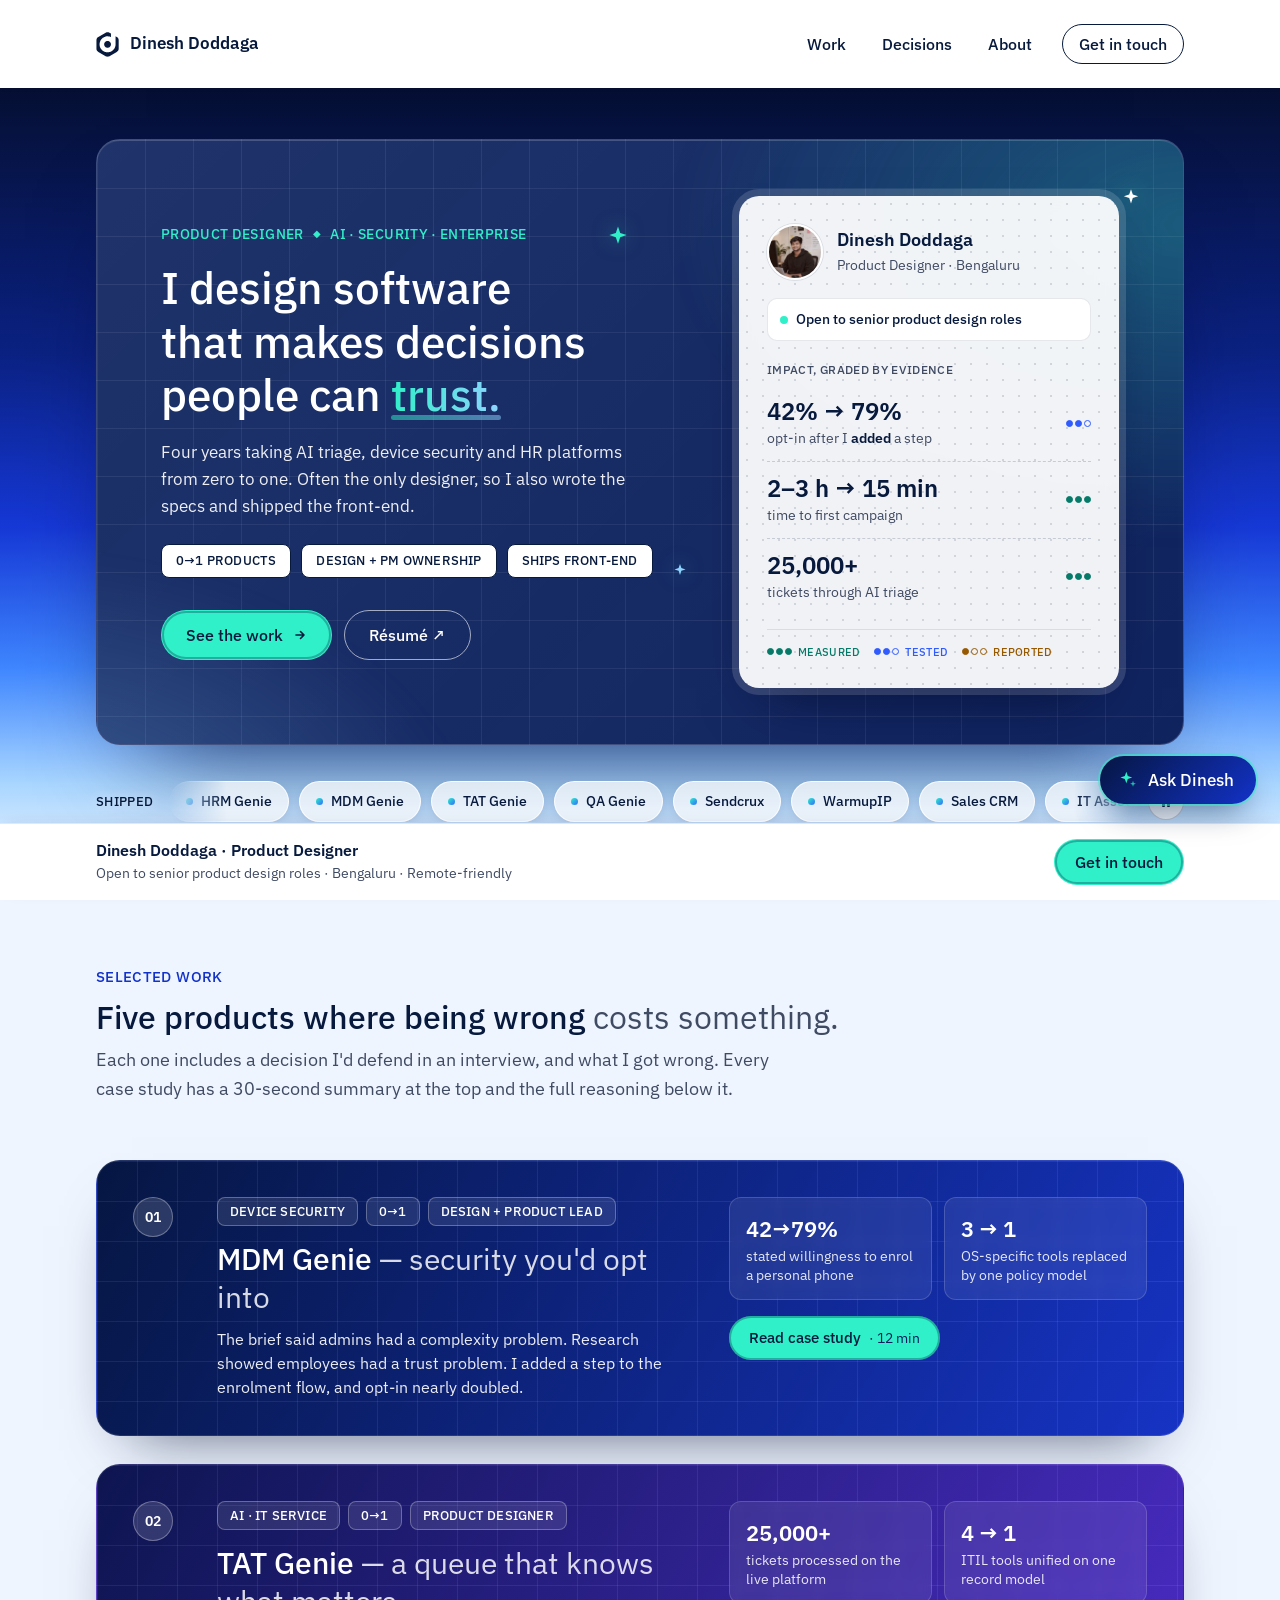
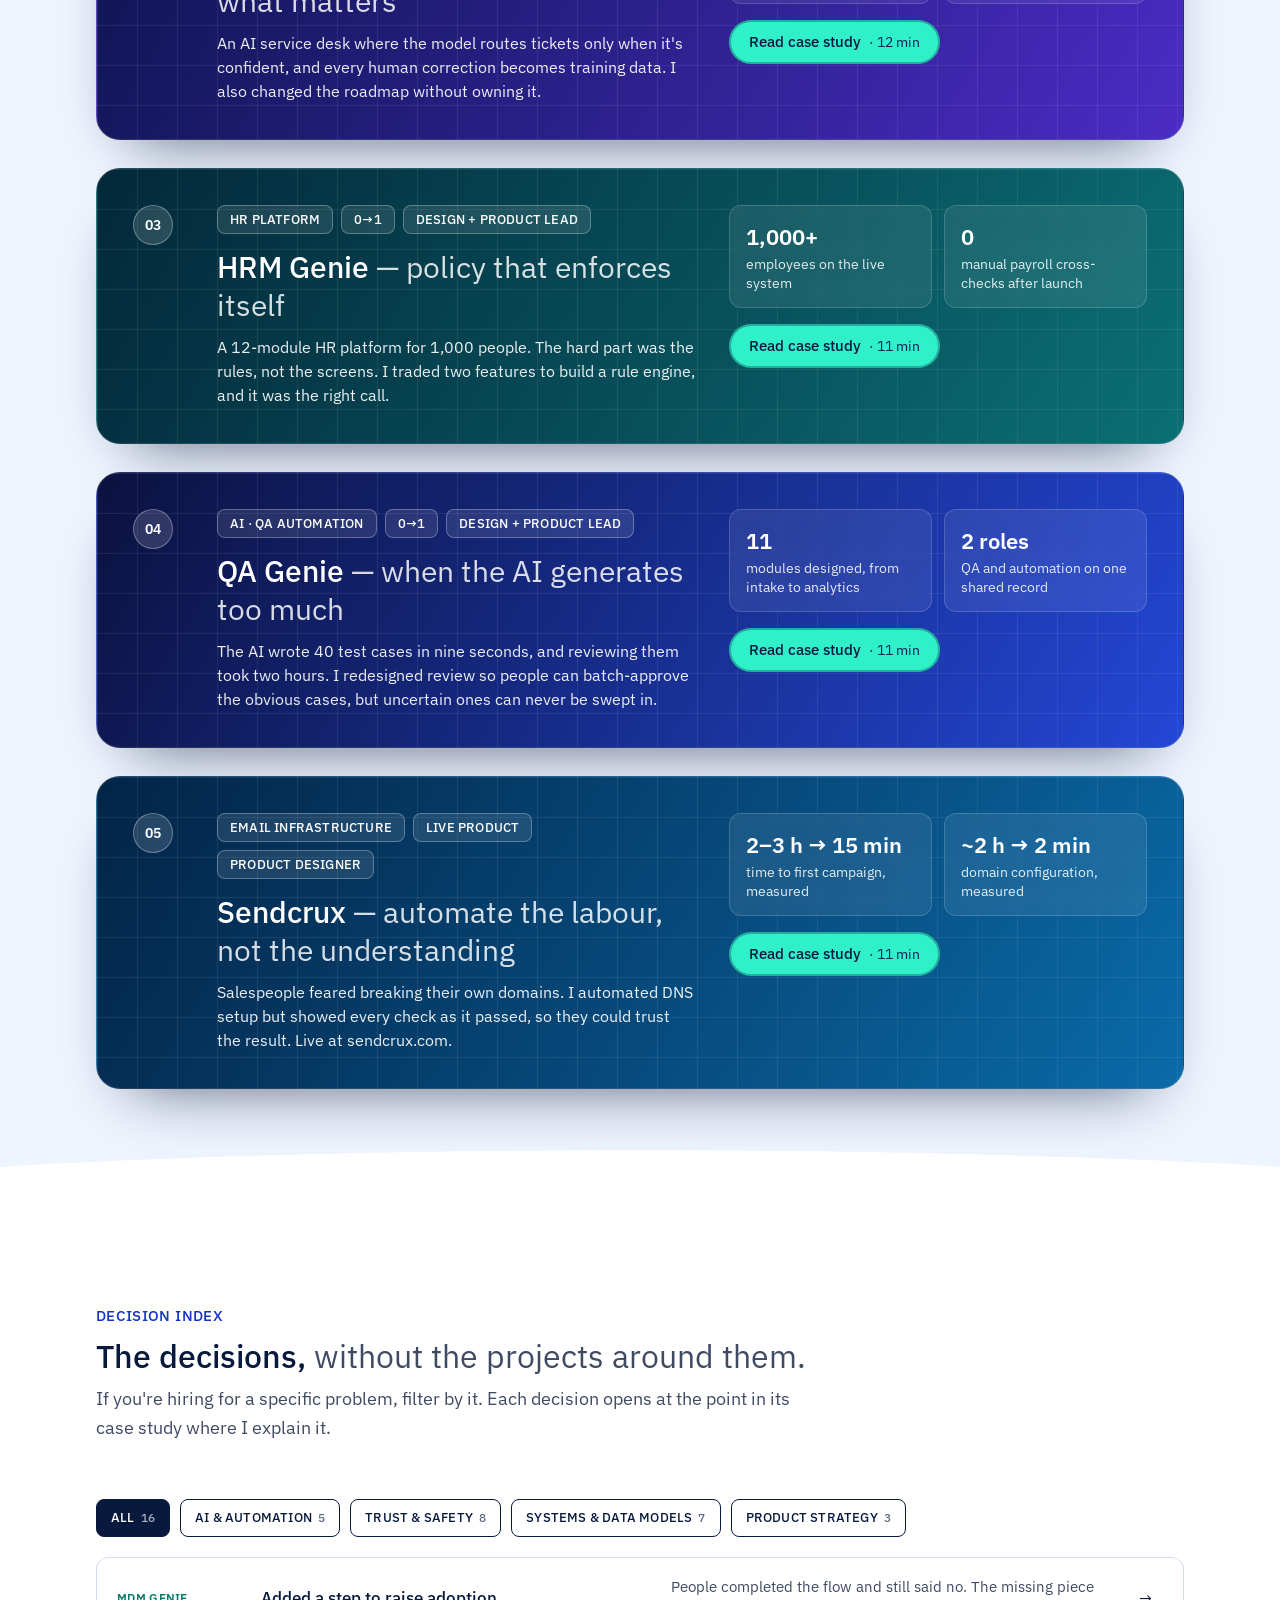
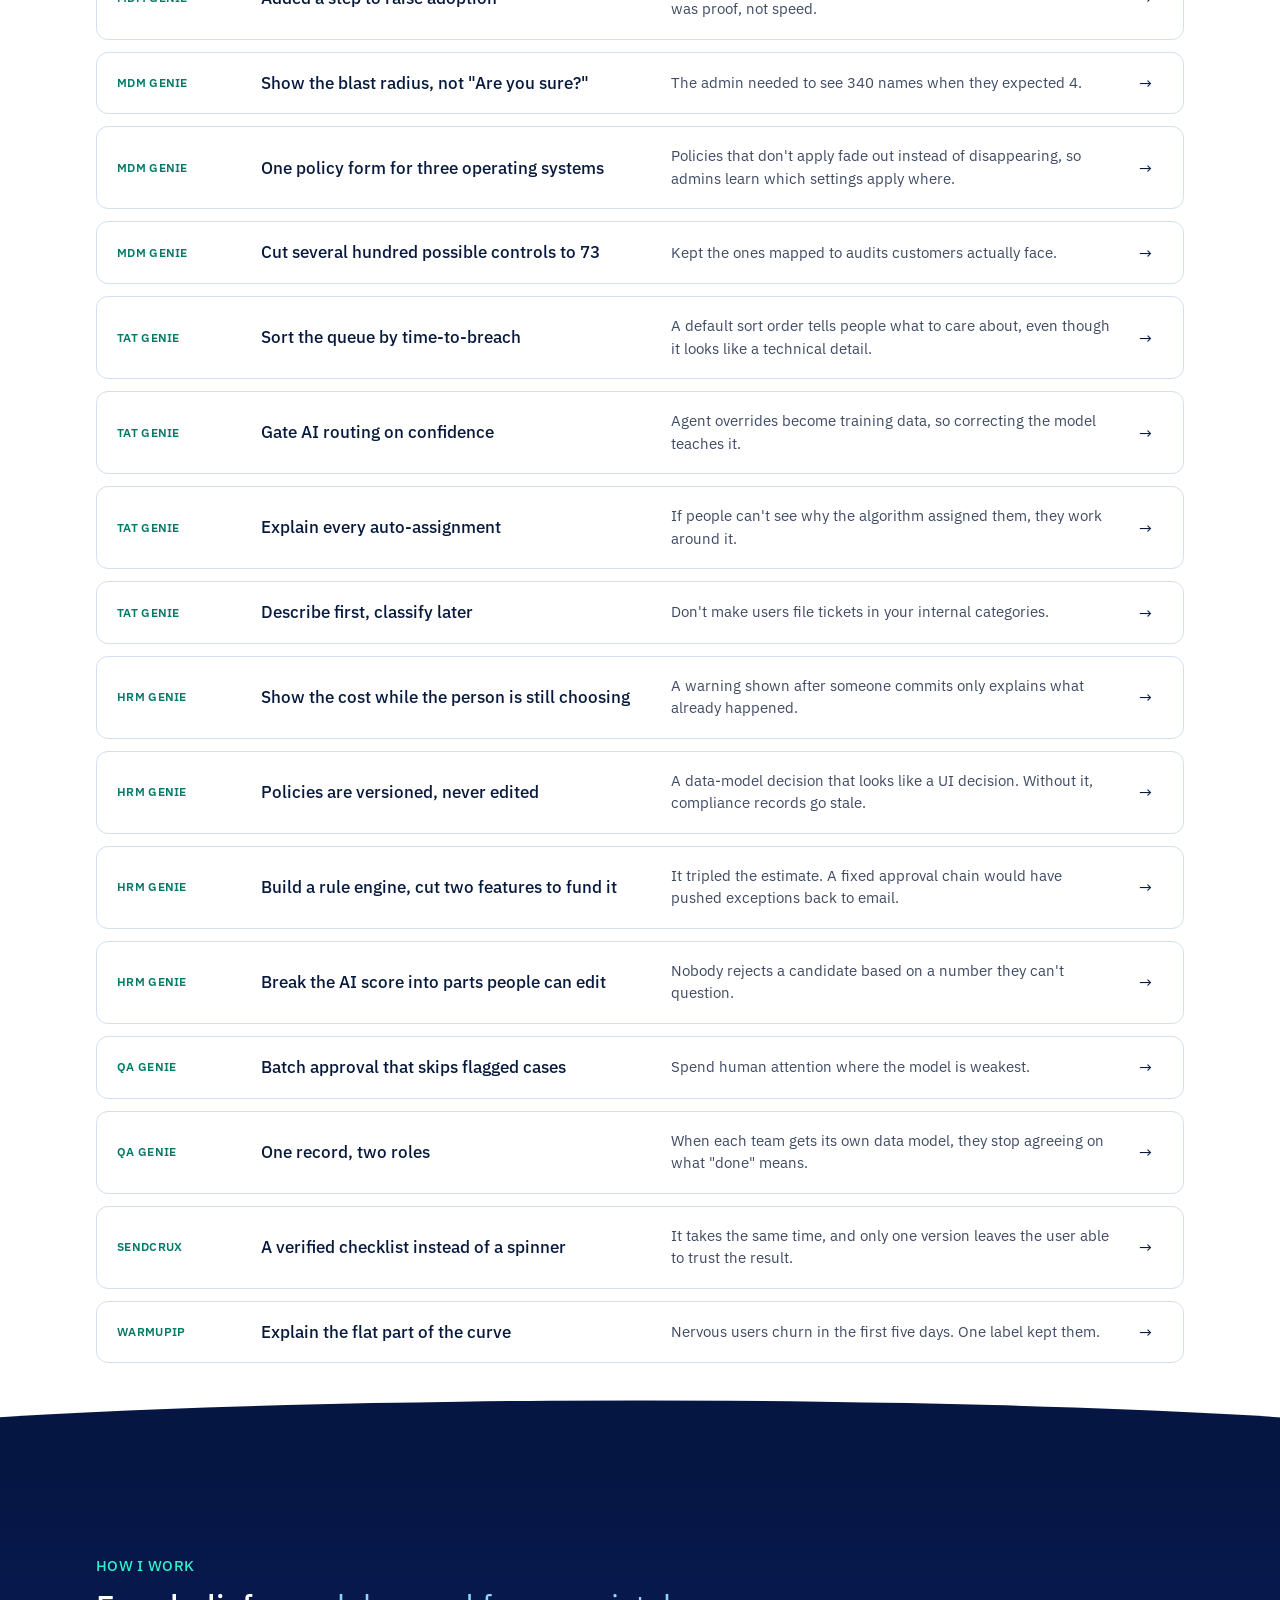
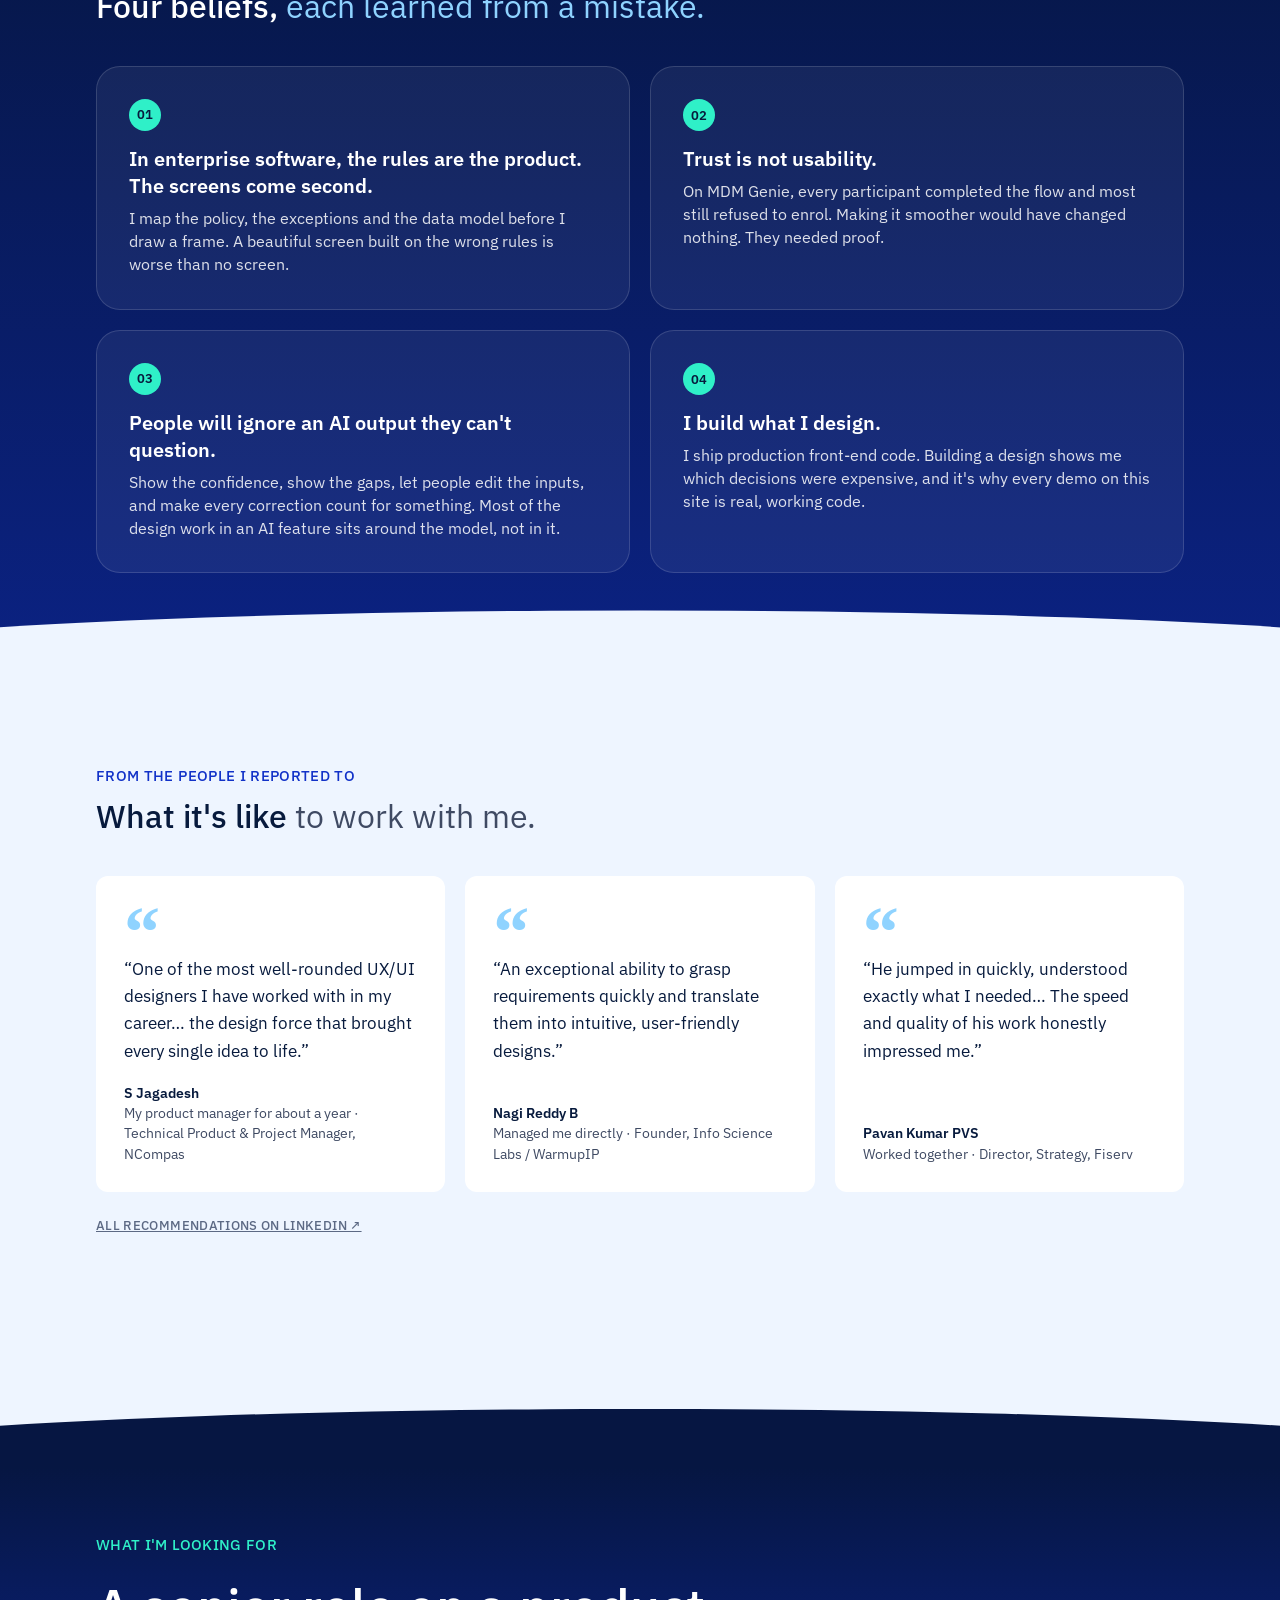
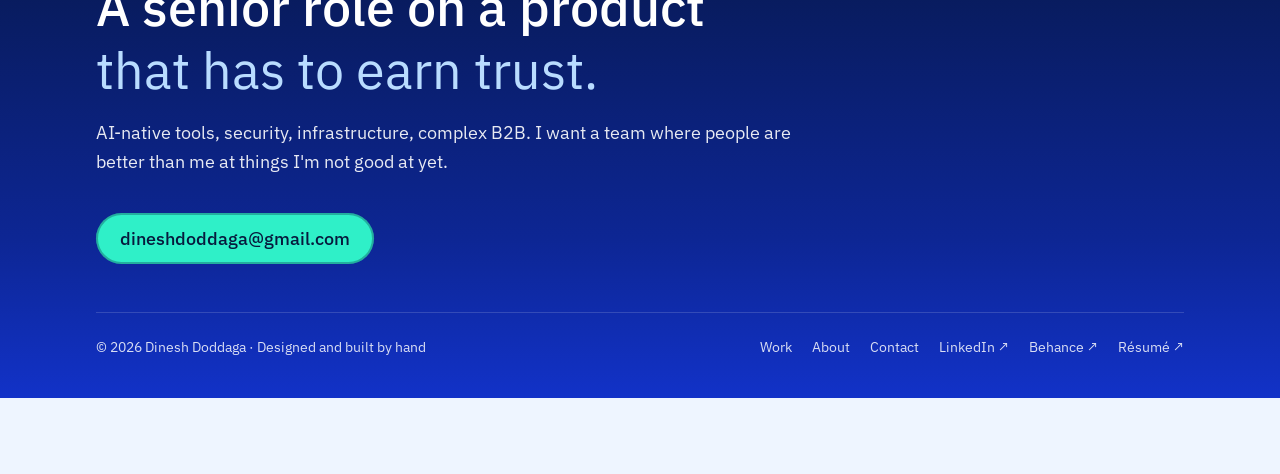
==== commit 4181639e: "update vercel.json" ====
--- a/index.html
+++ b/index.html
@@ -38,8 +38,8 @@
       <div class="nav-links">
         <a href="#work">Work</a>
         <a href="#decisions">Decisions</a>
-        <a href="about.html">About</a>
-        <a class="cta" href="contact.html">Get in touch</a>
+        <a href="about">About</a>
+        <a class="cta" href="contact">Get in touch</a>
 
       </div>
     </div>
@@ -130,7 +130,7 @@
         </div>
 
         <div class="work-list">
-          <a class="work-row rv" href="mdm.html">
+          <a class="work-row rv" href="mdm">
             <span class="work-n">01</span>
             <div>
               <div class="work-meta"><span class="chip">Device security</span><span class="chip">0→1</span><span
@@ -148,7 +148,7 @@
             </div>
           </a>
 
-          <a class="work-row rv" href="tat.html">
+          <a class="work-row rv" href="tat">
             <span class="work-n">02</span>
             <div>
               <div class="work-meta"><span class="chip">AI · IT service</span><span class="chip">0→1</span><span
@@ -166,7 +166,7 @@
             </div>
           </a>
 
-          <a class="work-row rv" href="hrm.html">
+          <a class="work-row rv" href="hrm">
             <span class="work-n">03</span>
             <div>
               <div class="work-meta"><span class="chip">HR platform</span><span class="chip">0→1</span><span
@@ -184,7 +184,7 @@
             </div>
           </a>
 
-          <a class="work-row rv" href="qa.html">
+          <a class="work-row rv" href="qa">
             <span class="work-n">04</span>
             <div>
               <div class="work-meta"><span class="chip">AI · QA automation</span><span class="chip">0→1</span><span
@@ -202,7 +202,7 @@
             </div>
           </a>
 
-          <a class="work-row rv" href="sendcrux.html">
+          <a class="work-row rv" href="sendcrux">
             <span class="work-n">05</span>
             <div>
               <div class="work-meta"><span class="chip">Email infrastructure</span><span class="chip">Live
@@ -365,7 +365,7 @@
 
   </main>
 
-  <footer class="contact.html" id="contact.html">
+  <footer class="contact" id="contact">
     <div class="wrap">
       <span class="eyebrow mono">What I'm looking for</span>
       <h2 class="display" style="margin-top:20px">A senior role on a product <span class="serif">that has to earn
@@ -375,21 +375,20 @@
       <a class="contact-mail" href="mailto:dineshdoddaga@gmail.com">dineshdoddaga@gmail.com</a>
       <div class="foot">
         <span>© 2026 Dinesh Doddaga · Designed and built by hand</span>
-        <nav aria-label="Footer"><a href="#work">Work</a><a href="about.html">About</a><a
-            href="contact.html">Contact</a><a href="https://www.linkedin.com/in/dinesh-doddaga-579a3a19a/"
-            target="_blank" rel="noopener">LinkedIn ↗</a><a href="https://www.behance.net/dineshdoddaga" target="_blank"
-            rel="noopener">Behance ↗</a><a
+        <nav aria-label="Footer"><a href="#work">Work</a><a href="about">About</a><a href="contact">Contact</a><a
+            href="https://www.linkedin.com/in/dinesh-doddaga-579a3a19a/" target="_blank" rel="noopener">LinkedIn ↗</a><a
+            href="https://www.behance.net/dineshdoddaga" target="_blank" rel="noopener">Behance ↗</a><a
             href="https://drive.google.com/file/d/1SwlCIj8xUU9p1UfvICVA8wsCw5PXuMBz/view?usp=sharing" target="_blank"
             rel="noopener">Résumé ↗</a></nav>
       </div>
     </div>
   </footer>
 
-  <div class="actionbar" role="complementary" aria-label="contact.html">
+  <div class="actionbar" role="complementary" aria-label="contact">
     <div class="wrap">
       <div><strong>Dinesh Doddaga · Product Designer</strong><span>Open to senior product design roles · Bengaluru ·
           Remote-friendly</span></div>
-      <a class="btn primary" href="contact.html">Get in touch</a>
+      <a class="btn primary" href="contact">Get in touch</a>
     </div>
   </div>
   <script src="assets/app.js?v=33"></script>
